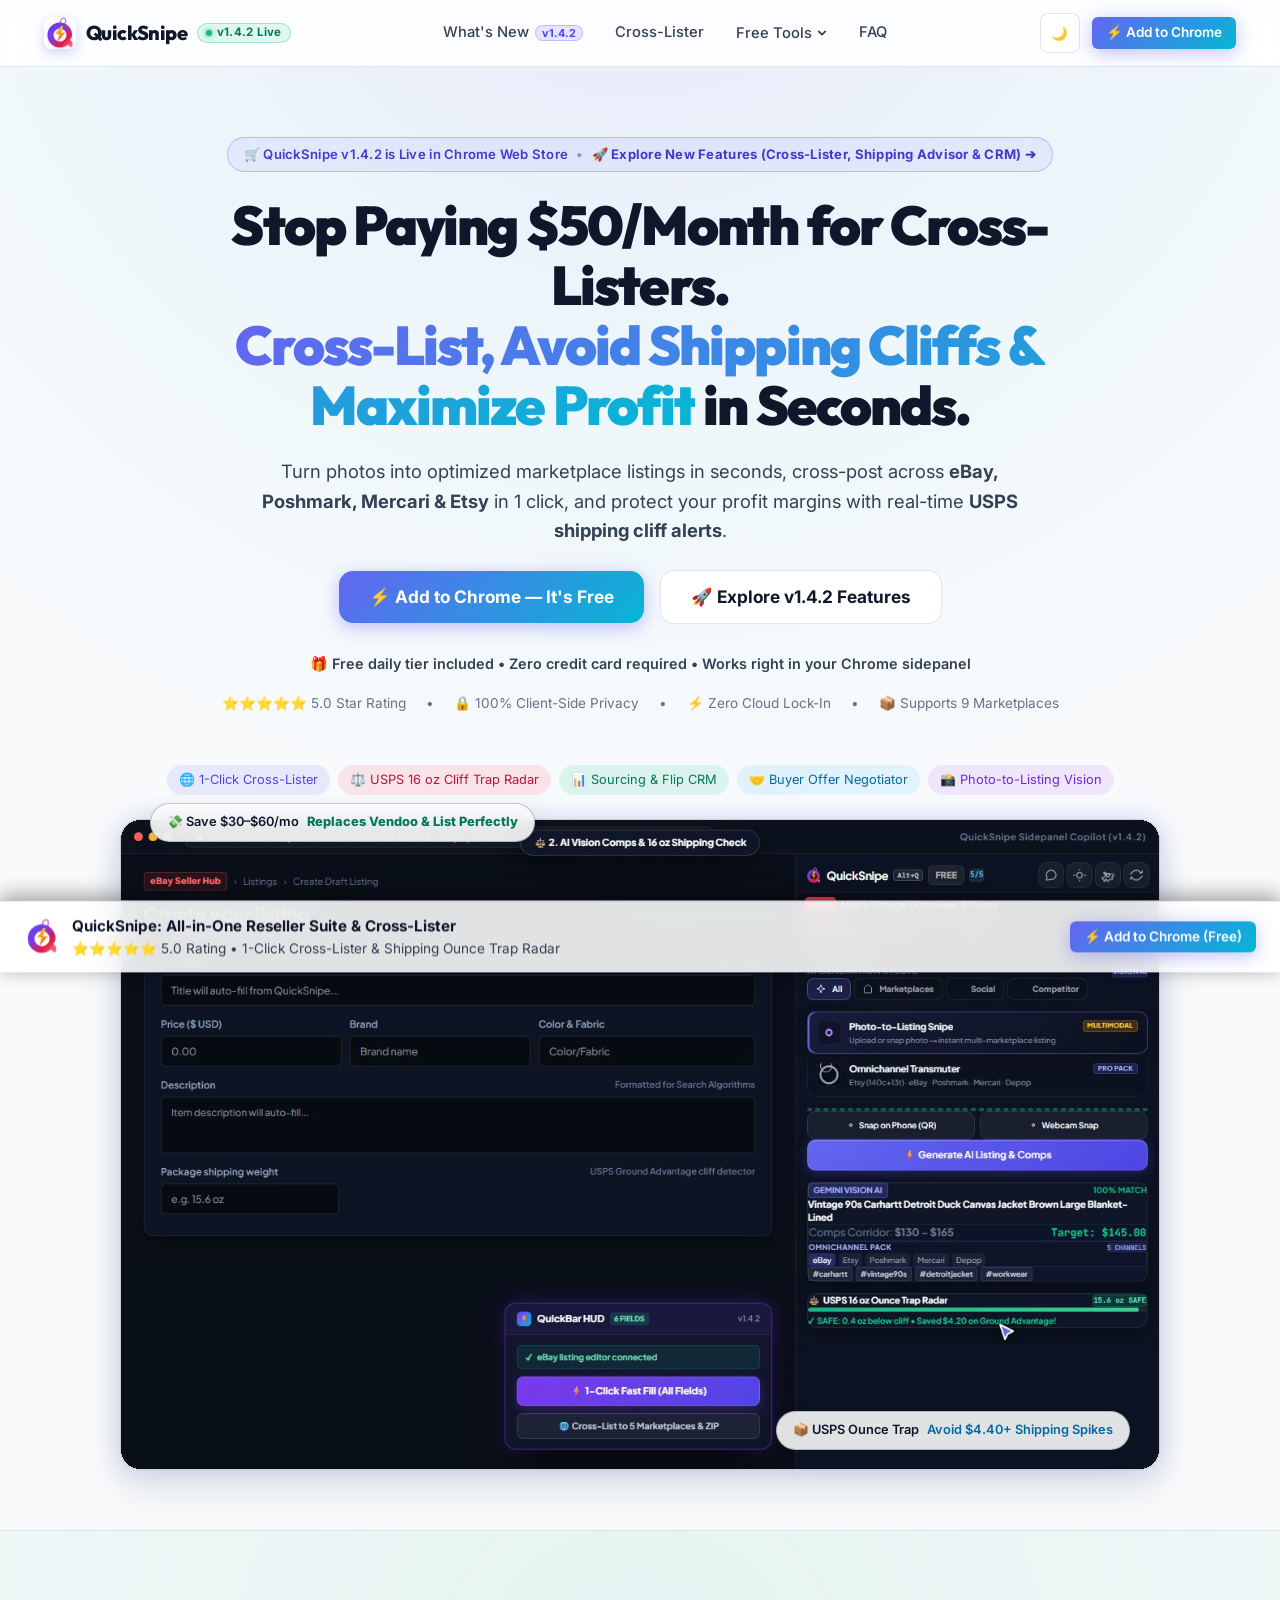
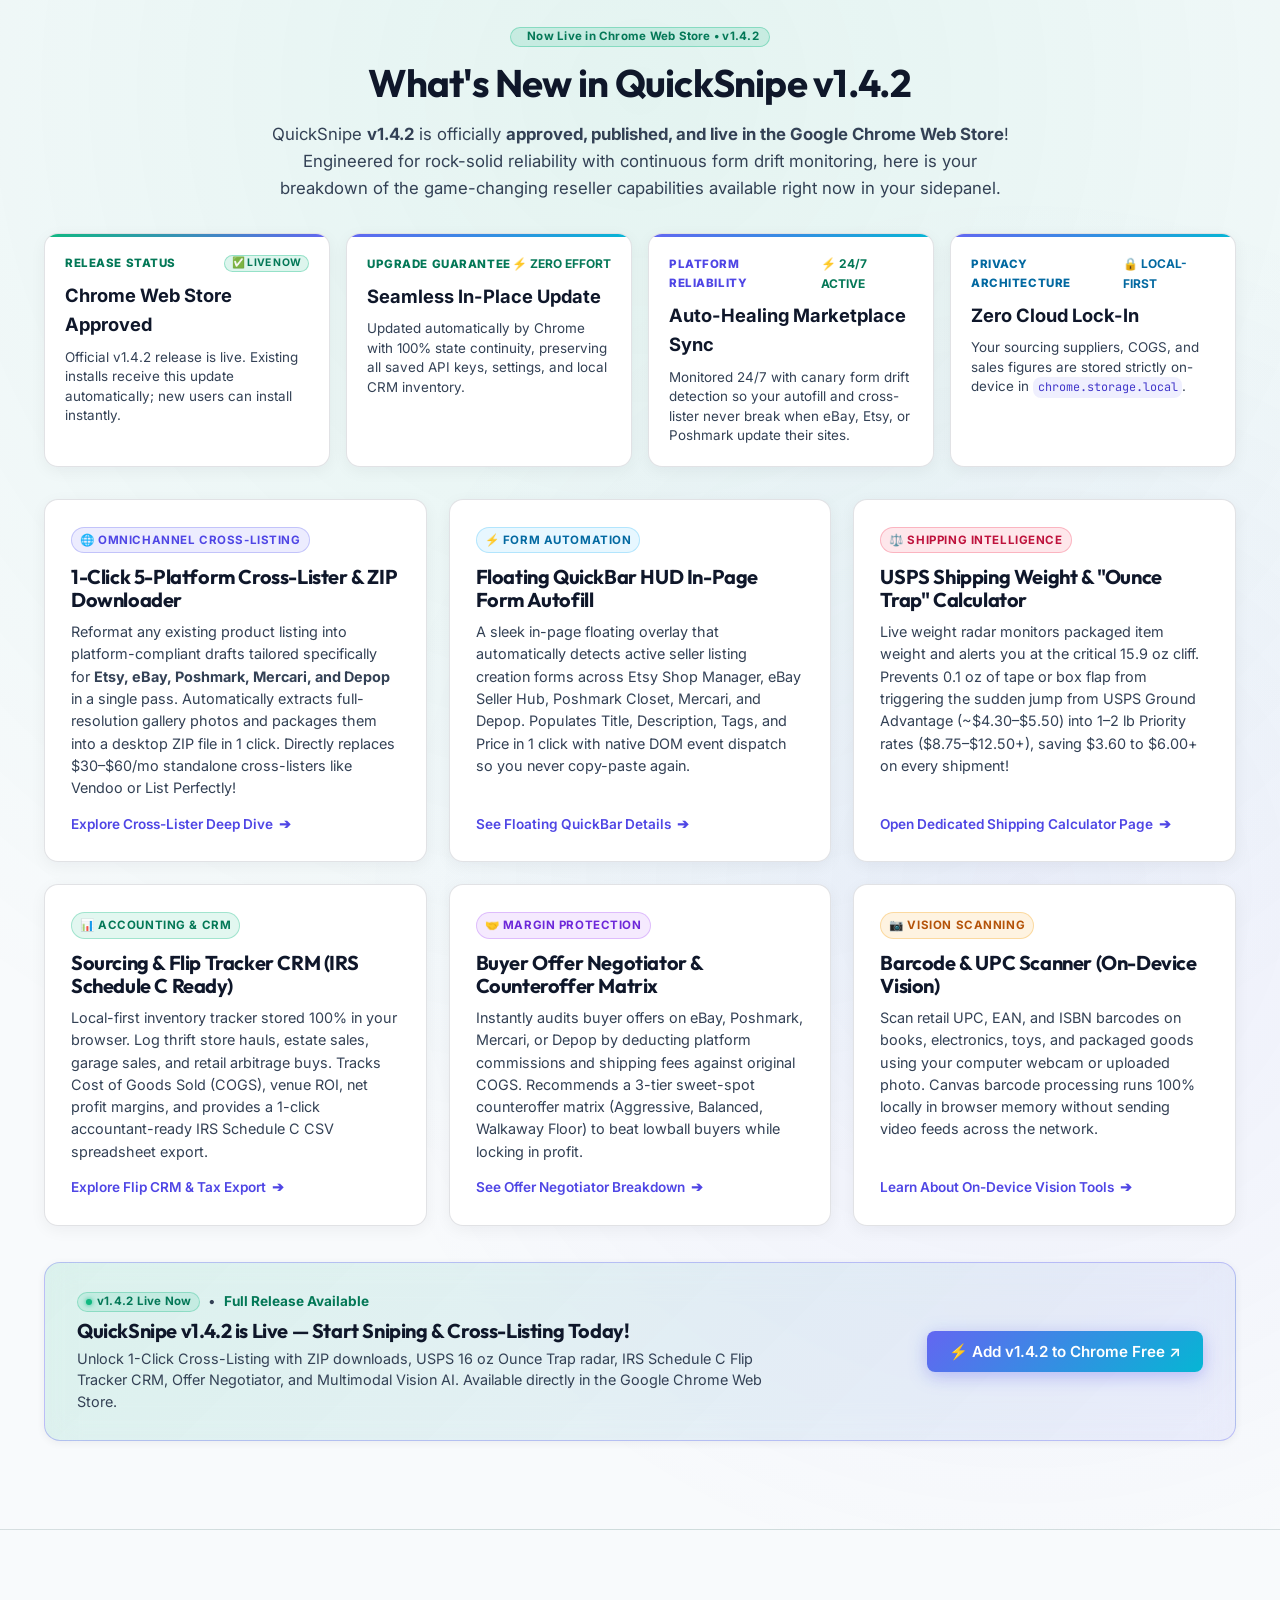
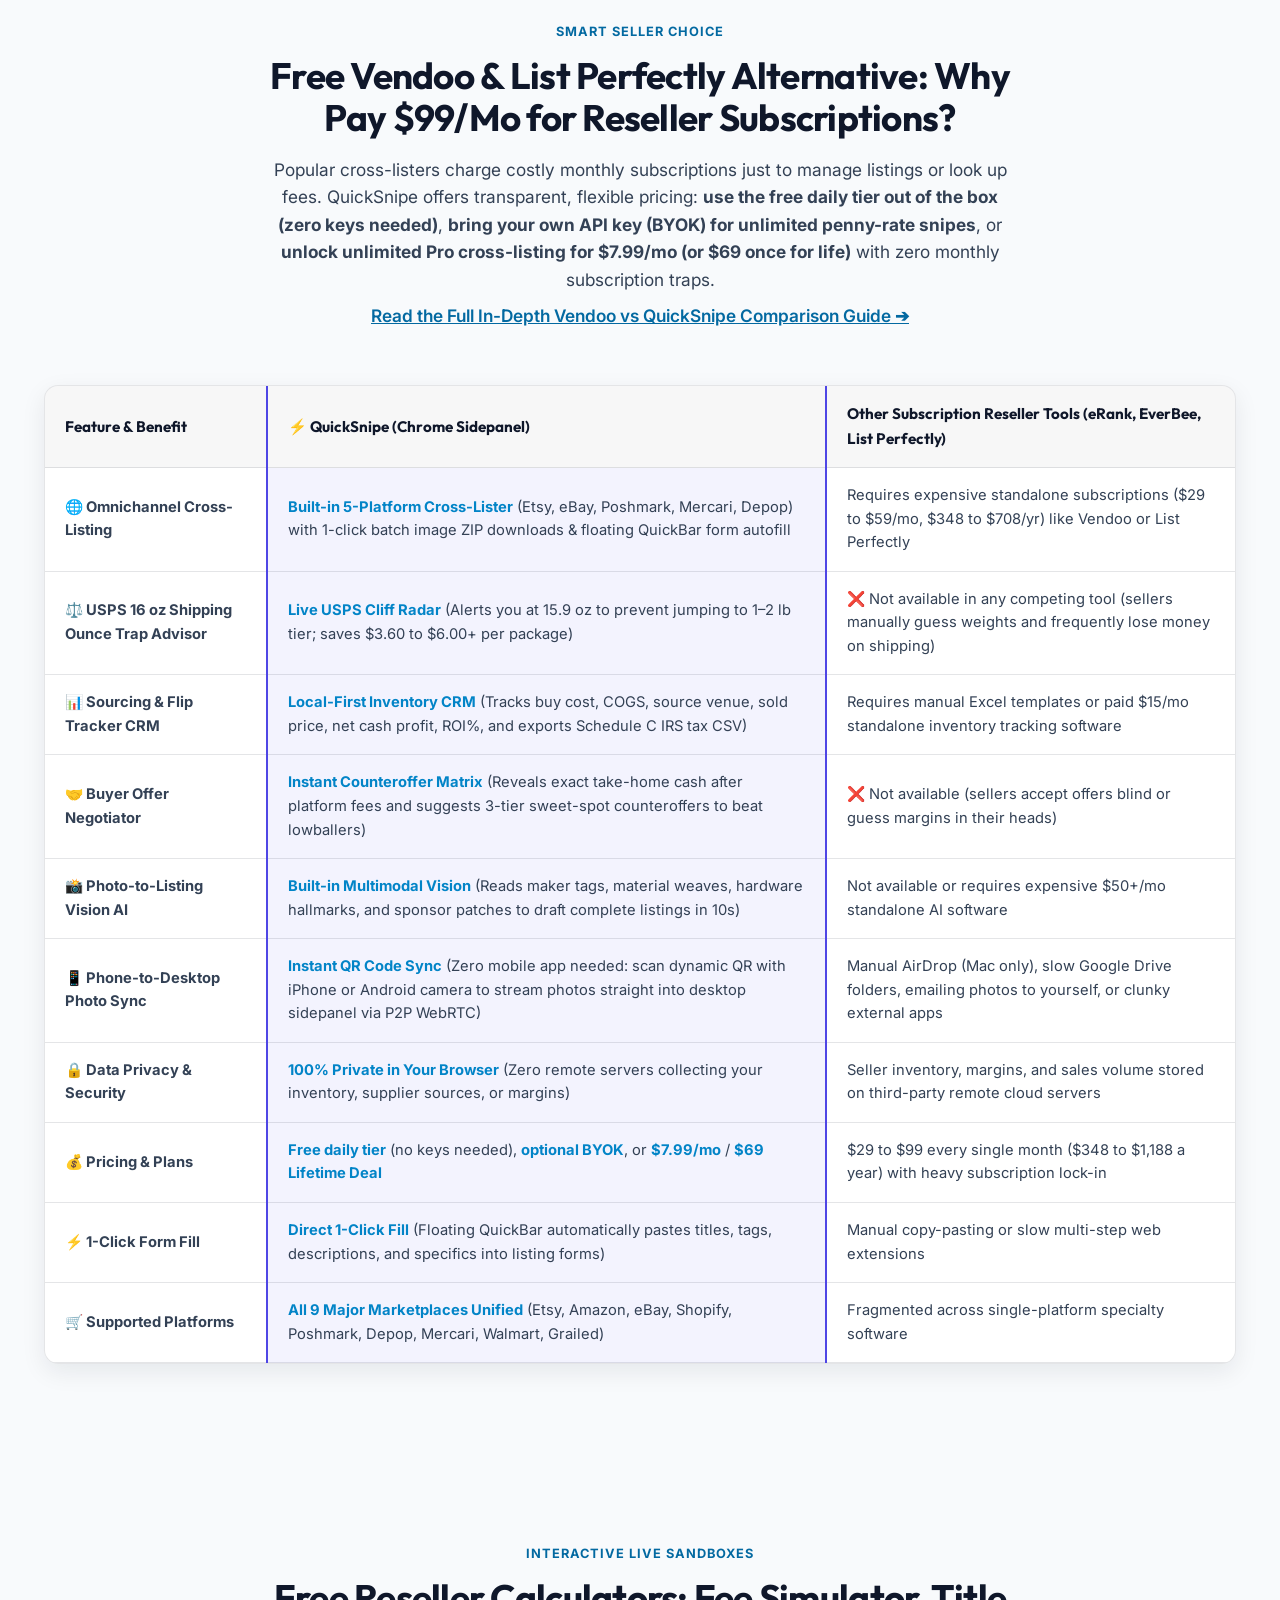
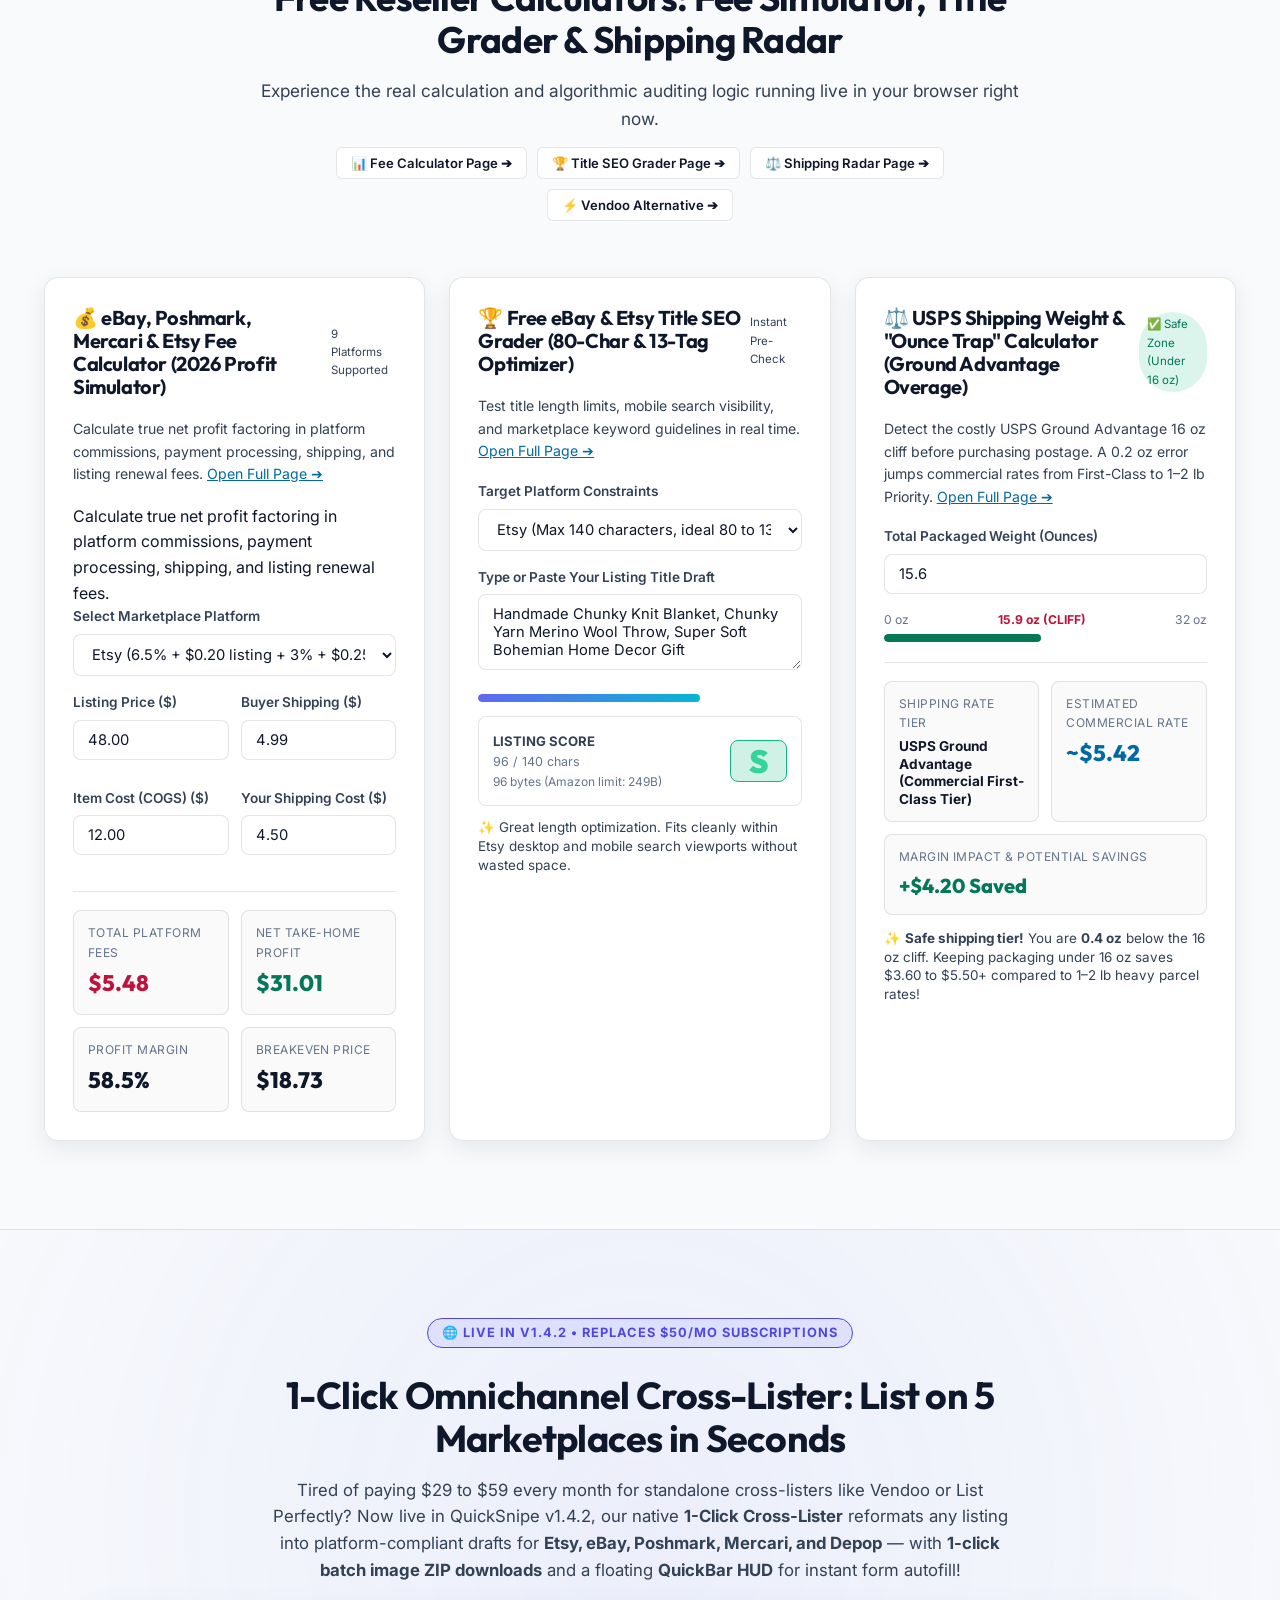
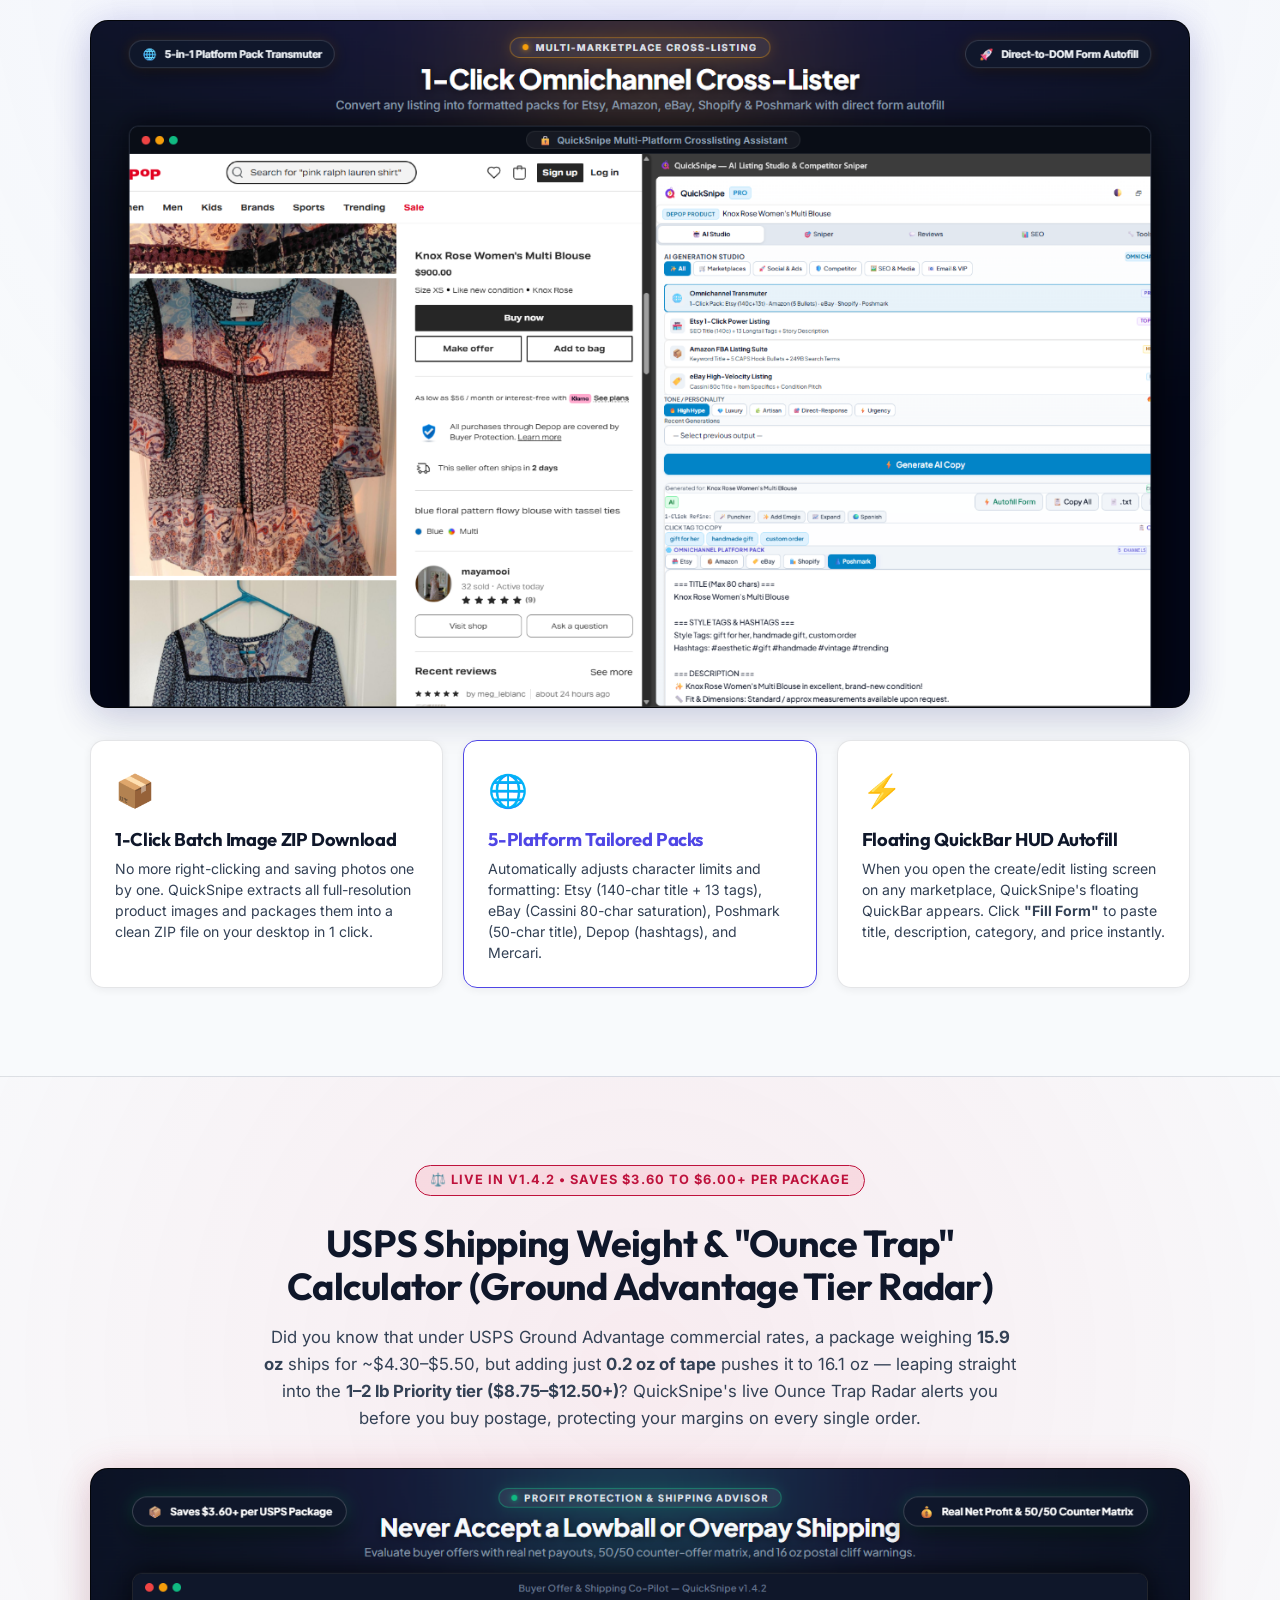
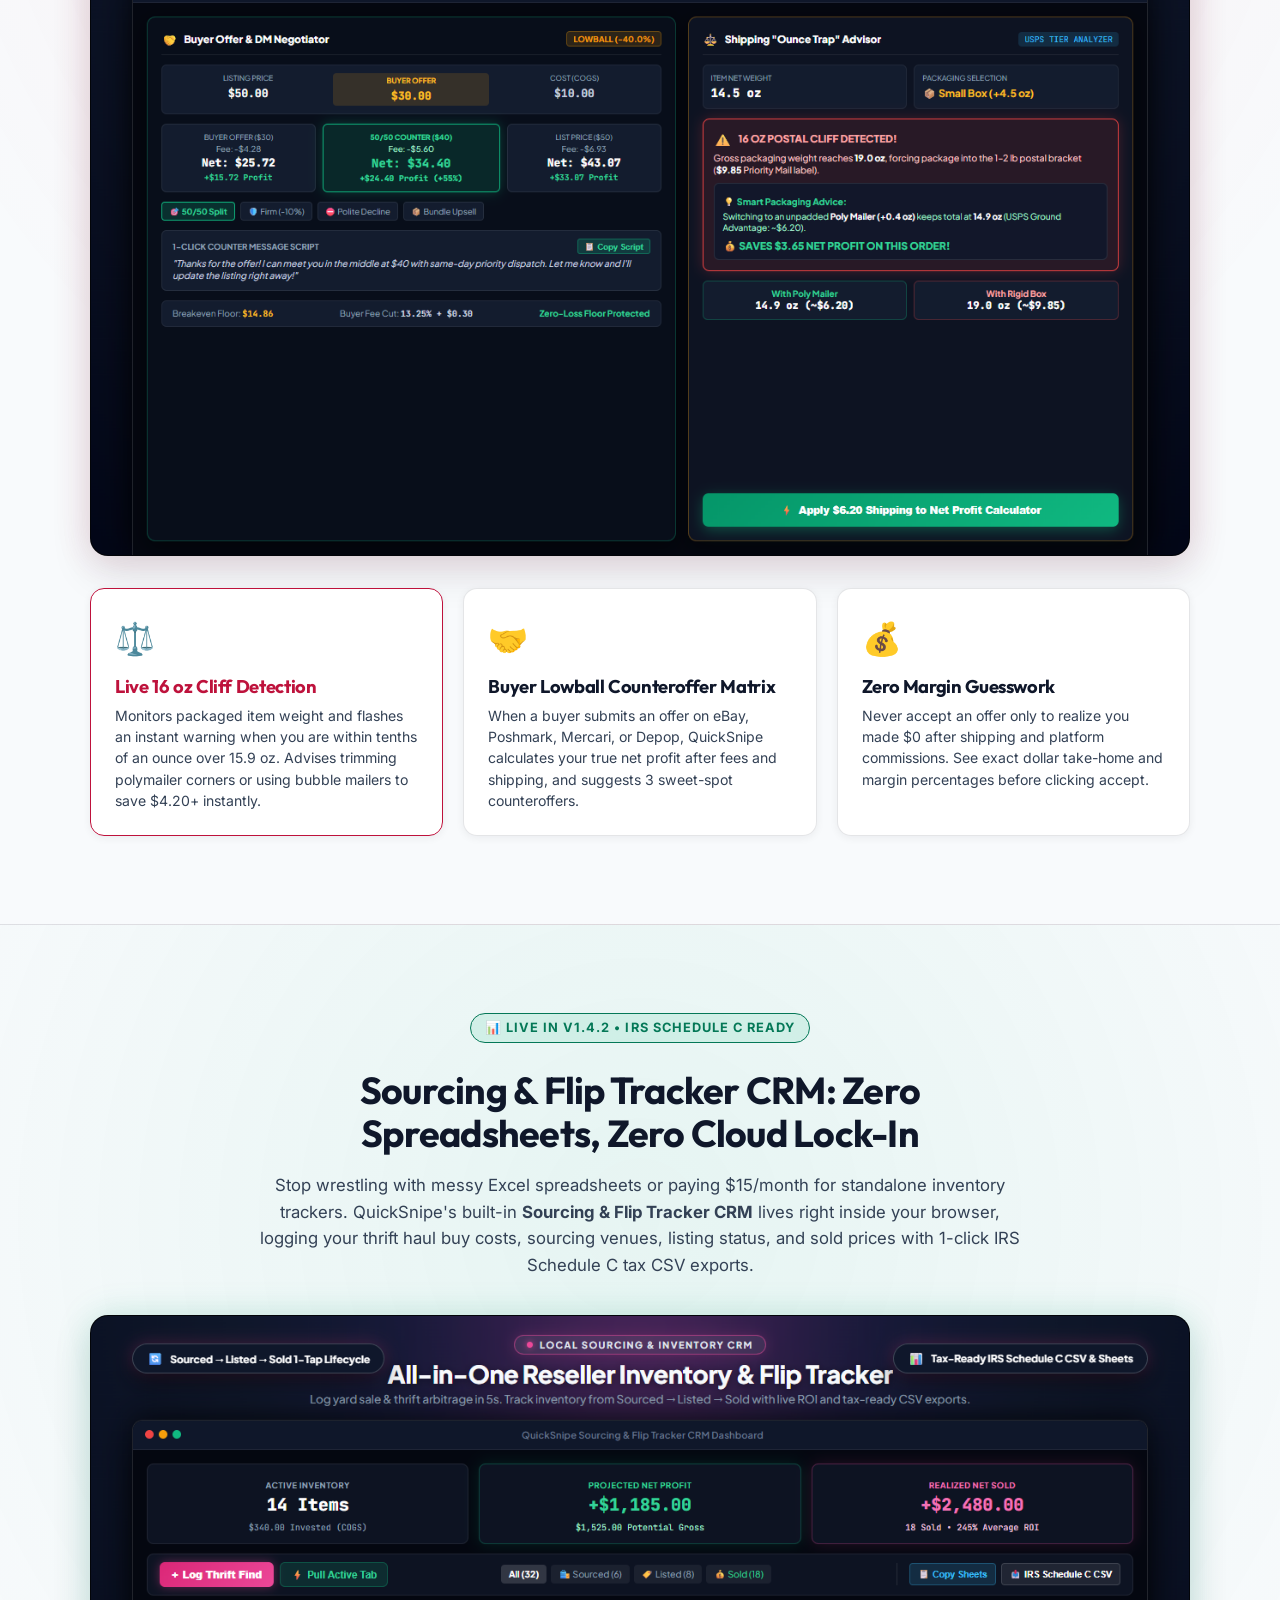
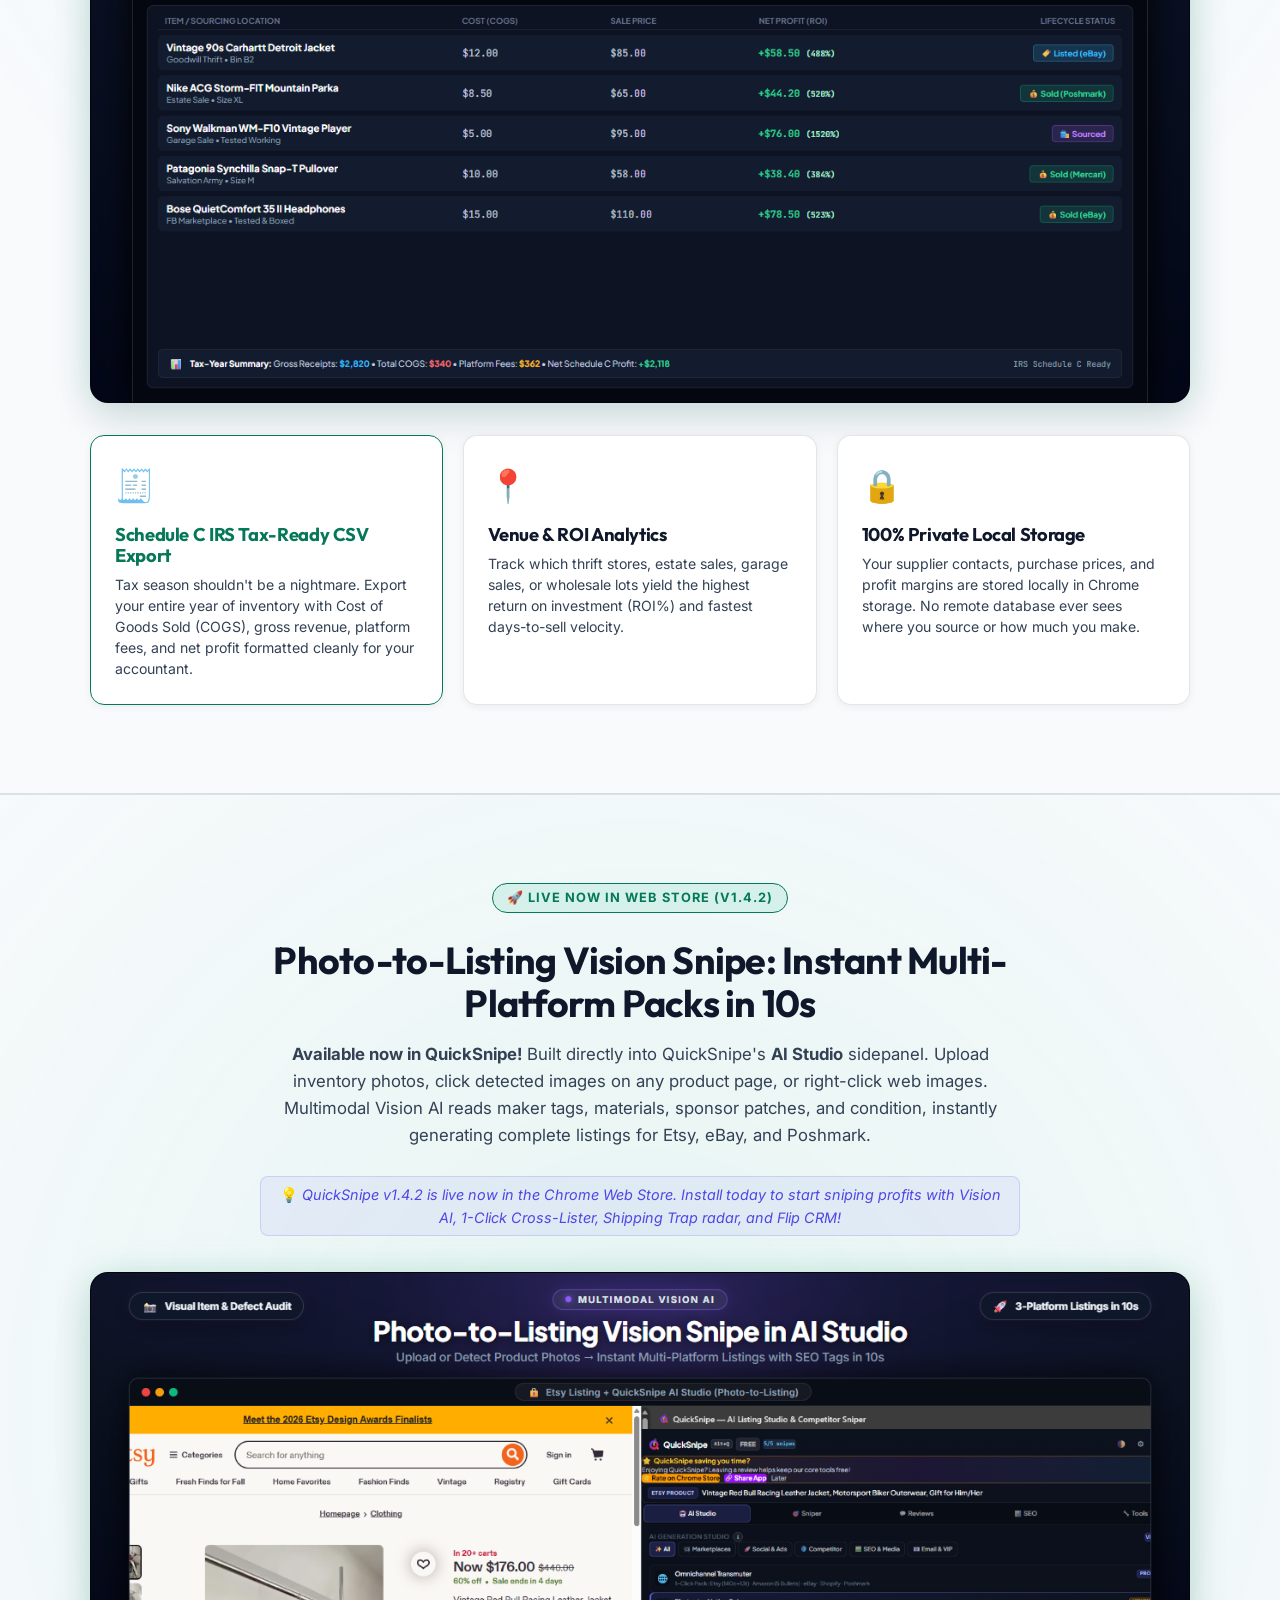
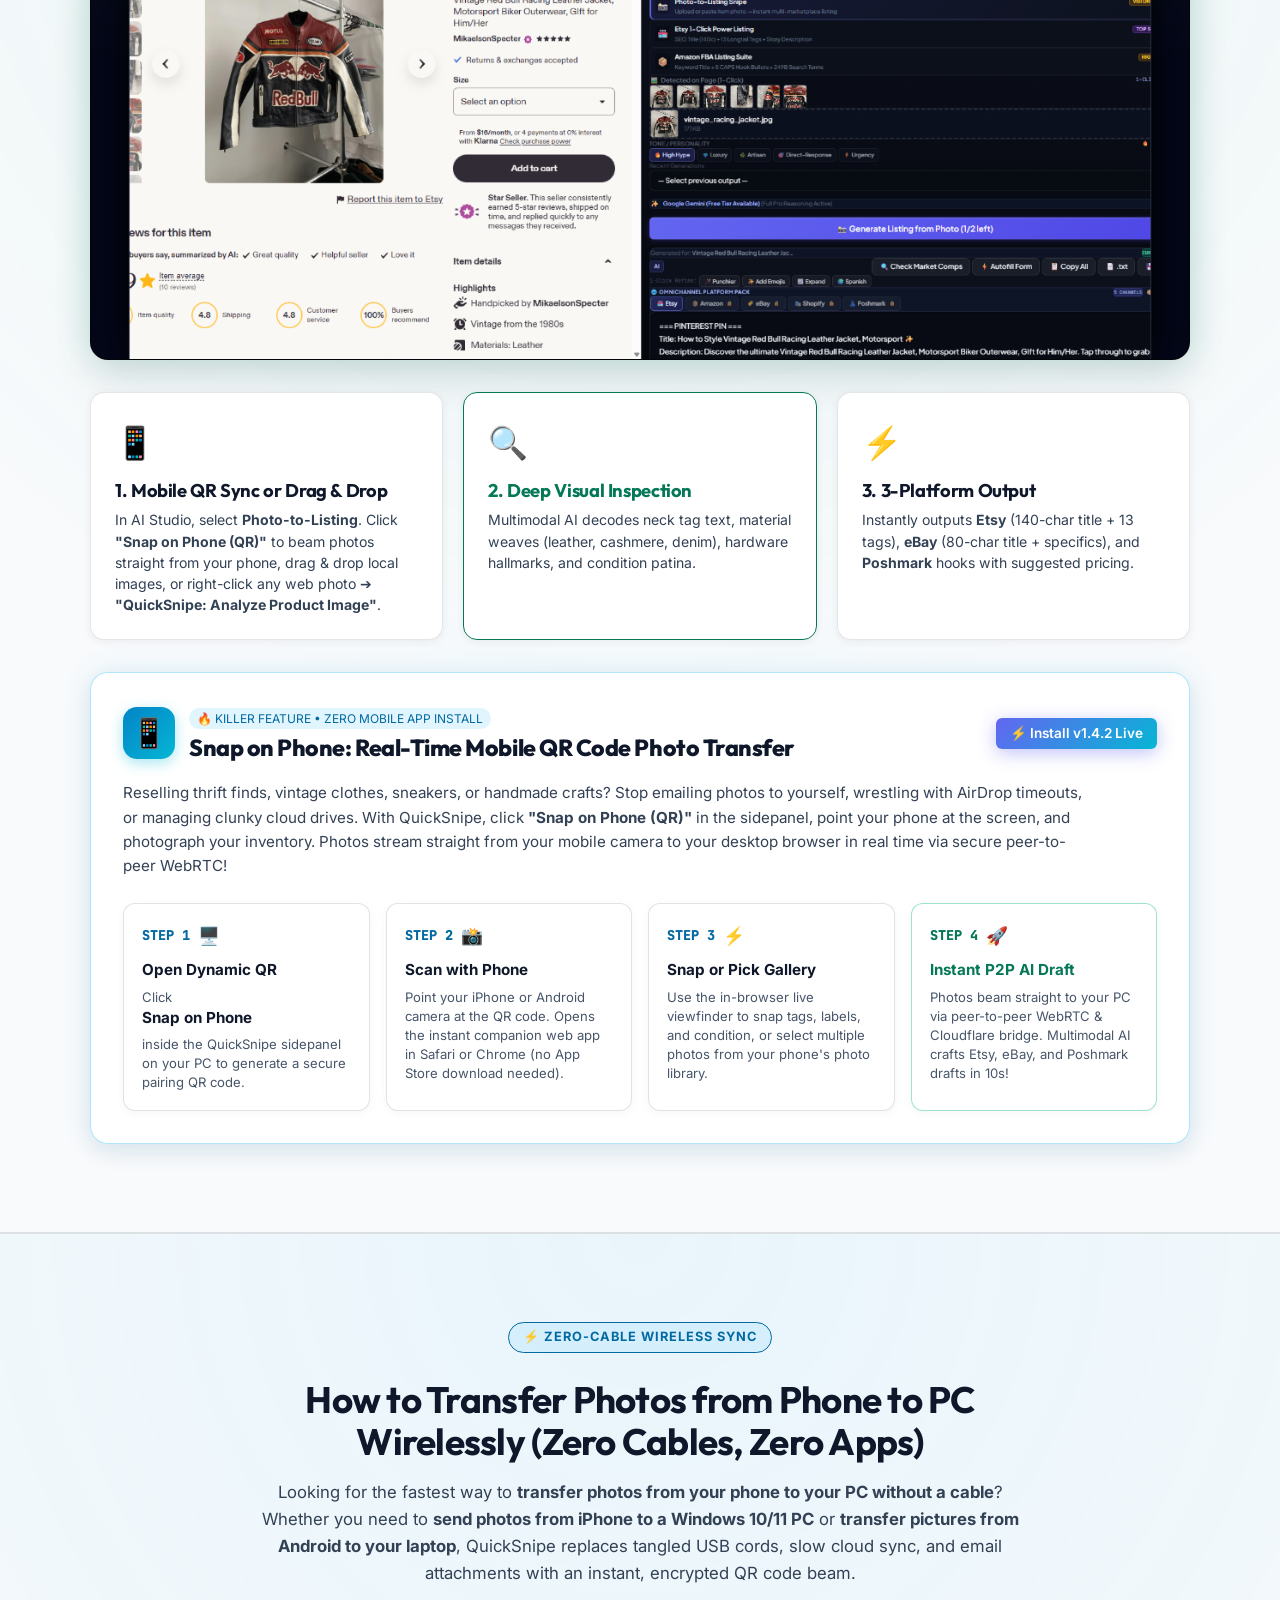
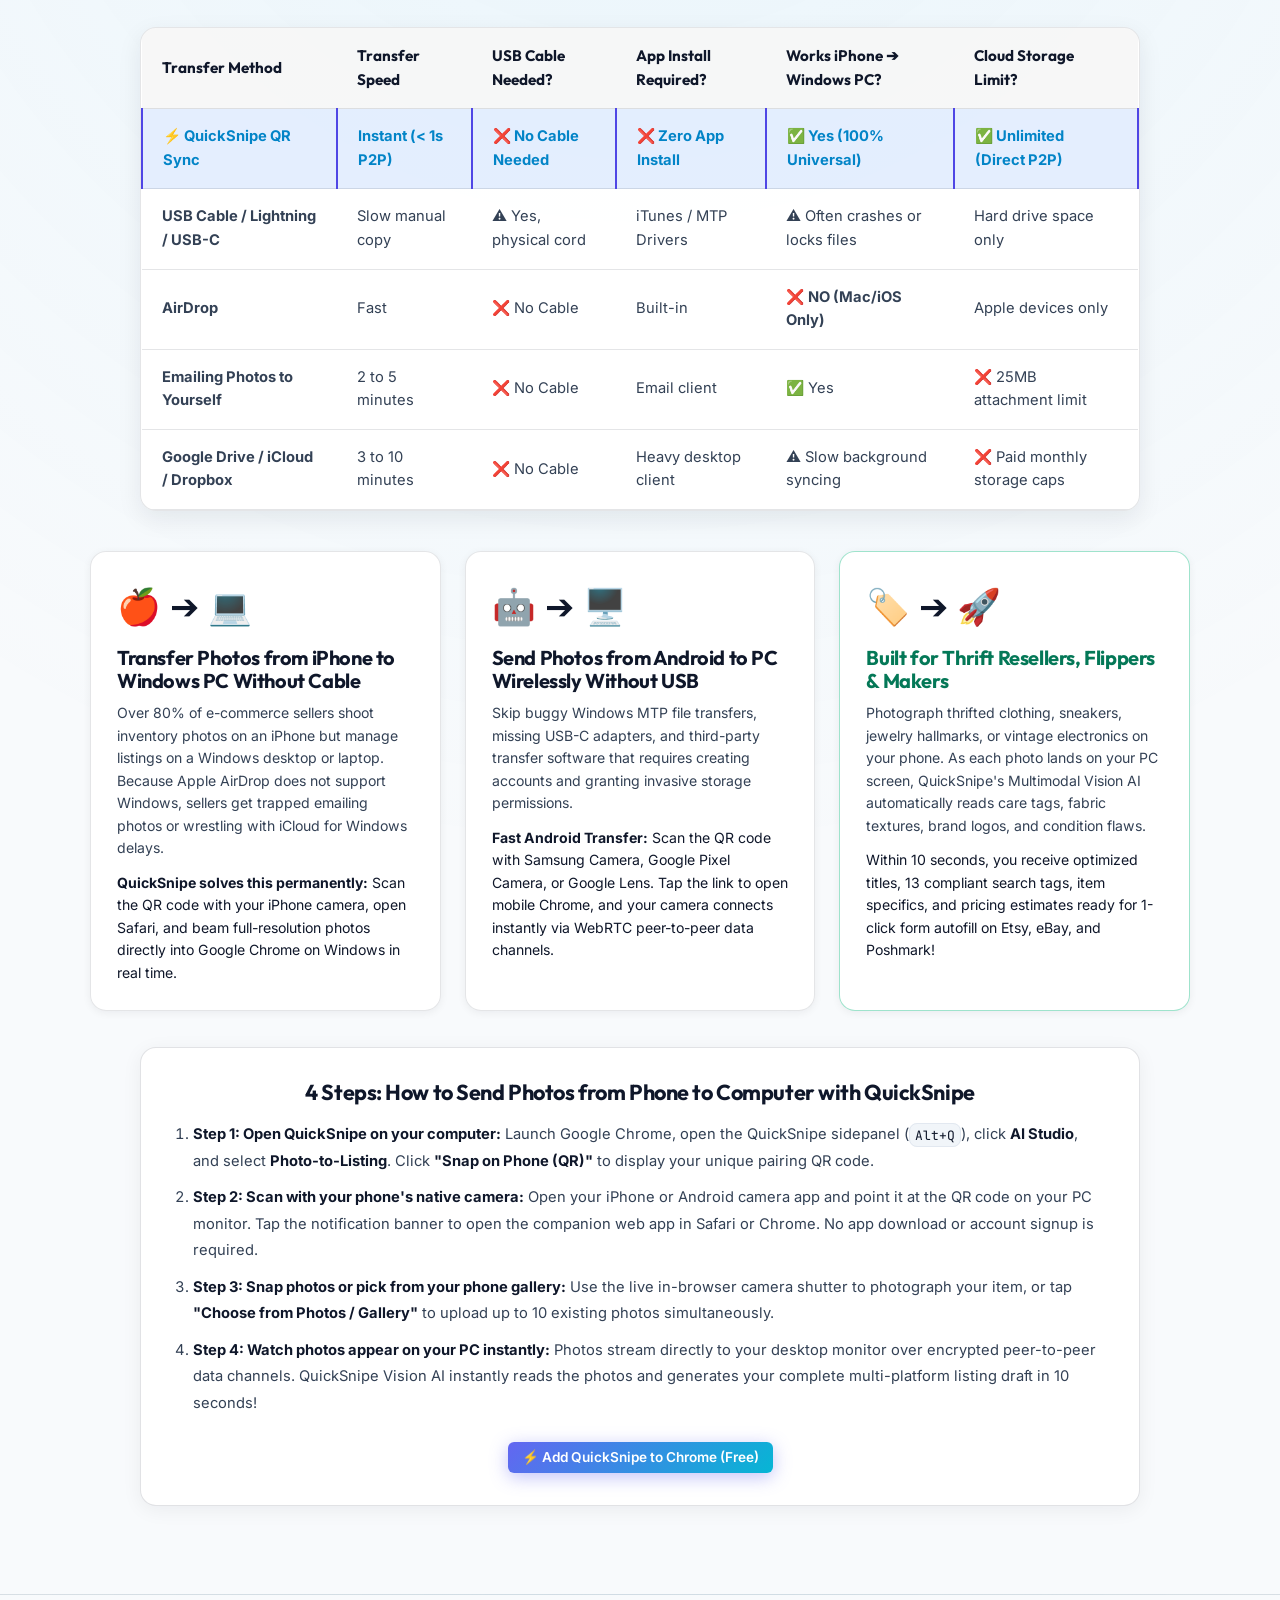
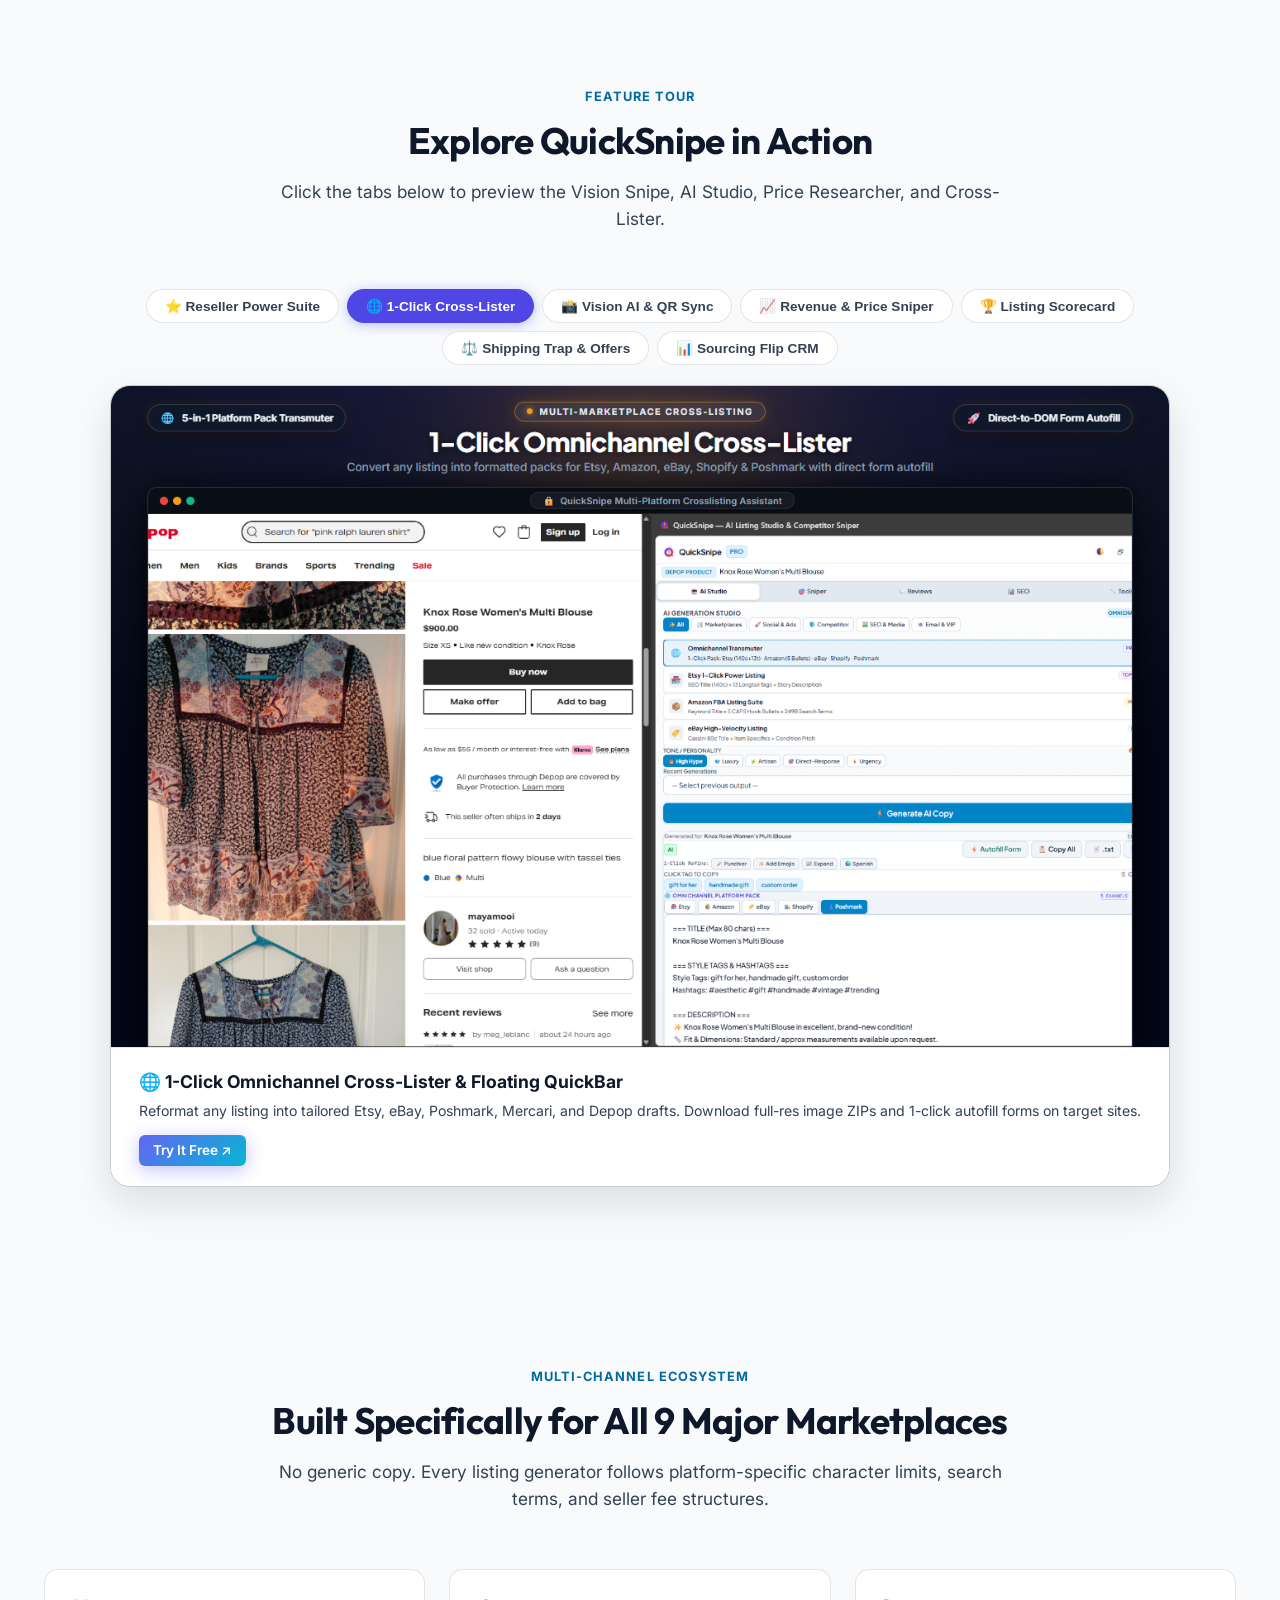
==== docs/index.html @ a93600a4 "Enhance accessibility and navigation across multiple pages - Added accessible skip link for improved" ====
<!DOCTYPE html>
<html lang="en" data-theme="dark">

<head>
  <meta charset="UTF-8">
  <meta name="viewport" content="width=device-width, initial-scale=1.0">

  <!-- Primary Meta Tags -->
  <title>Free AI Crosslister &amp; Reseller Tool for eBay, Poshmark &amp; Etsy | QuickSnipe</title>
  <meta name="title"
    content="Free AI Crosslister &amp; Reseller Tool for eBay, Poshmark &amp; Etsy | QuickSnipe">
  <meta name="description"
    content="Ditch $30/mo reseller SaaS fees. Generate SEO listings from photos &amp; cross-post to eBay, Poshmark, Mercari &amp; Etsy in 1 click. Free daily snipes + BYOK.">
  <meta name="keywords"
    content="free ai crosslister, free cross lister chrome extension, vendoo alternative free, list perfectly alternative, crosslisting software free, cross list etsy to ebay, cross list depop to poshmark, usps 16 oz shipping trap, usps ground advantage ounce cliff calculator, reseller shipping calculator, reseller flip tracker, reseller inventory spreadsheet free, reseller cogs profit tracker, poshmark offer calculator, ebay offer negotiator, counteroffer calculator reseller, transfer photos from phone to pc, photo to listing ai, etsy seo tags generator, ebay cassini optimizer, quicksnipe chrome extension, byok ai">
  <meta name="robots" content="index, follow">
  <meta name="author" content="RadTome / QuickSnipe">
  <link rel="canonical" href="https://radtome.github.io/QuickSnipe-support/">

  <meta name="google-site-verification" content="n2FF4k6jhHxLkdlcosGG4LYHcuusmhHtE0jdGFm-Tjc" />

  <!-- Favicon & Touch Icons -->
  <link rel="icon" type="image/png" sizes="16x16" href="assets/icon-16.png">
  <link rel="icon" type="image/png" sizes="48x48" href="assets/icon-48.png">
  <link rel="icon" type="image/png" sizes="128x128" href="assets/icon-128.png">
  <link rel="apple-touch-icon" href="assets/icon-128.png">

  <!-- Open Graph / Facebook -->
  <meta property="og:type" content="website">
  <meta property="og:url" content="https://radtome.github.io/QuickSnipe-support/">
  <meta property="og:title" content="Free AI Crosslister &amp; Reseller Tool for eBay, Poshmark &amp; Etsy | QuickSnipe">
  <meta property="og:description"
    content="Ditch $30/mo reseller SaaS fees. Generate SEO listings from photos &amp; cross-post to eBay, Poshmark, Mercari &amp; Etsy in 1 click. Free daily snipes + BYOK.">
  <meta property="og:image" content="https://radtome.github.io/QuickSnipe-support/assets/github-social-preview.png">

  <!-- Twitter -->
  <meta property="twitter:card" content="summary_large_image">
  <meta property="twitter:url" content="https://radtome.github.io/QuickSnipe-support/">
  <meta property="twitter:title" content="Free AI Crosslister &amp; Reseller Tool for eBay, Poshmark &amp; Etsy | QuickSnipe">
  <meta property="twitter:description"
    content="Ditch $30/mo reseller SaaS fees. Generate SEO listings from photos &amp; cross-post to eBay, Poshmark, Mercari &amp; Etsy in 1 click. Free daily snipes + BYOK.">
  <meta property="twitter:image"
    content="https://radtome.github.io/QuickSnipe-support/assets/github-social-preview.png">

  <!-- Stylesheet -->
  <link rel="stylesheet" href="styles.css">

  <!-- AI Bot & LLM Context Discovery Links -->
  <link rel="alternate" type="text/markdown" href="https://radtome.github.io/QuickSnipe-support/llms.txt" title="QuickSnipe LLM Knowledge Base">
  <link rel="alternate" type="text/markdown" href="https://radtome.github.io/QuickSnipe-support/llms-full.txt" title="QuickSnipe Full LLM Documentation">
  <link rel="manifest" href="ai-manifest.json">

  <!-- Schema.org JSON-LD Structured Data -->
  <script type="application/ld+json">
  {
    "@context": "https://schema.org",
    "@graph": [
      {
        "@type": "WebSite",
        "@id": "https://radtome.github.io/QuickSnipe-support/#website",
        "name": "QuickSnipe",
        "alternateName": ["QuickSnipe AI", "QuickSnipe Reseller Suite"],
        "url": "https://radtome.github.io/QuickSnipe-support/",
        "description": "Free AI cross-lister and reseller suite for eBay, Poshmark, Mercari & Etsy with zero monthly SaaS fees."
      },
      {
        "@type": "SoftwareApplication",
        "name": "QuickSnipe",
        "softwareVersion": "1.4.2",
        "applicationCategory": "BusinessApplication",
        "operatingSystem": "Google Chrome, Chromium, Brave, Edge, Opera",
        "browserRequirements": "Requires Google Chrome 116 or higher",
        "offers": {
          "@type": "Offer",
          "price": "0",
          "priceCurrency": "USD",
          "description": "Free daily tier with full free snipes daily, plus optional Pro upgrade at $7.99/mo, $49/yr, or $69 Lifetime Deal"
        },
        "aggregateRating": {
          "@type": "AggregateRating",
          "ratingValue": "5.0",
          "ratingCount": "62",
          "bestRating": "5",
          "worstRating": "1"
        },
        "description": "Free AI cross-lister and reseller copilot for eBay, Poshmark, Mercari, Etsy, Depop, Amazon & Shopify. Features 1-click cross-listing, USPS shipping ounce trap radar, flip CRM, and multimodal photo-to-listing AI with zero monthly subscriptions.",
        "url": "https://radtome.github.io/QuickSnipe-support/",
        "downloadUrl": "https://chromewebstore.google.com/detail/quicksnipe-ai-listing-res/aignalgmmlmnmofabamcdngdopabgkaa",
        "installUrl": "https://chromewebstore.google.com/detail/quicksnipe-ai-listing-res/aignalgmmlmnmofabamcdngdopabgkaa",
        "sameAs": [
          "https://chromewebstore.google.com/detail/quicksnipe-ai-listing-res/aignalgmmlmnmofabamcdngdopabgkaa",
          "https://github.com/RadTome/QuickSnipe-support",
          "https://radtome.github.io/QuickSnipe-support/llms.txt"
        ],
        "featureList": [
          "1-Click Omnichannel Cross-Lister for Etsy, eBay, Poshmark, Mercari & Depop",
          "1-Click Batch Image Downloader with ZIP packaging",
          "Floating QuickBar HUD for form autofill without leaving marketplace pages",
          "USPS 16 oz Ground Advantage Shipping Ounce Trap Radar",
          "Local-First Sourcing & Flip Tracker CRM with IRS Schedule C CSV export",
          "Buyer Offer Negotiator & Sweet-Spot Counteroffer Matrix",
          "Multimodal Photo-to-Listing Vision AI with pricing comps & SEO tag generation",
          "QuickSnipe Snap: Phone-to-PC photo sync via dynamic QR pairing over WebRTC",
          "Barcode & UPC Scanner for retail arbitrage books and media",
          "Listing Quality Scorecard (LQS) with Amazon 249-Byte Search Term Meter",
          "Real-time fee calculator for 9 e-commerce platforms",
          "100% Client-Side Privacy with Chrome Built-in AI (Gemini Nano) & BYOK"
        ],
        "isSimilarTo": [
          {
            "@type": "SoftwareApplication",
            "name": "Vendoo",
            "description": "Crosslisting software alternative"
          },
          {
            "@type": "SoftwareApplication",
            "name": "List Perfectly",
            "description": "Cross-posting tool alternative"
          },
          {
            "@type": "SoftwareApplication",
            "name": "Crosslist",
            "description": "Multi-channel listing tool alternative"
          }
        ]
      },
      {
        "@type": "FAQPage",
        "mainEntity": [
          {
            "@type": "Question",
            "name": "What is the best free alternative to Vendoo or List Perfectly?",
            "acceptedAnswer": {
              "@type": "Answer",
              "text": "QuickSnipe is the leading free and low-cost alternative to Vendoo and List Perfectly. It operates directly as a native Google Chrome extension without expensive $30 to $60/month subscriptions. QuickSnipe offers a generous free daily tier, 1-click cross-listing between Etsy, eBay, Poshmark, Mercari, and Depop, 1-click photo ZIP batch downloading, and an optional $69 Lifetime Deal."
            }
          },
          {
            "@type": "Question",
            "name": "How does QuickSnipe replace expensive $30 to $60/month cross-listers like Vendoo or List Perfectly?",
            "acceptedAnswer": {
              "@type": "Answer",
              "text": "QuickSnipe includes a built-in 1-Click Omnichannel Cross-Lister right in your browser. From any product page, click Cross-List to generate tailored title, description, and keyword packs for Etsy, eBay, Poshmark, Mercari, and Depop. You can download all listing images into a ZIP file in 1 click and use the floating QuickBar HUD overlay to auto-fill marketplace listing forms with zero monthly subscription fees."
            }
          },
          {
            "@type": "Question",
            "name": "What is the USPS 16-Ounce Shipping Trap and how does QuickSnipe save $3.60+ per package?",
            "acceptedAnswer": {
              "@type": "Answer",
              "text": "Under USPS Ground Advantage commercial rates, packages weighing 4 to 15.9 ounces ship at the discounted First-Class tier (~$4.15 to $5.50). If your packaging or tape pushes the total weight to 16.1 ounces, the package crosses into the 1 to 2 lb tier (~$8.75 to $12.50+), destroying your profit margin on that sale. QuickSnipe's Shipping Ounce Trap Advisor alerts you when you are just tenths of an ounce over the cliff and suggests lightweight packaging alternatives."
            }
          },
          {
            "@type": "Question",
            "name": "How does the Sourcing & Flip Tracker CRM help with reseller taxes (Schedule C)?",
            "acceptedAnswer": {
              "@type": "Answer",
              "text": "QuickSnipe includes a private, local-first inventory CRM. Directly inside the extension, you can log buy date, sourcing location (thrift store, estate sale, garage sale), purchase cost (COGS), target sale price, and sold date. It automatically computes net take-home profit, ROI percentage, and platform fees, and exports directly to CSV formatted for IRS Schedule C tax filing."
            }
          },
          {
            "@type": "Question",
            "name": "How does the Buyer Offer Negotiator help resellers respond to lowball offers?",
            "acceptedAnswer": {
              "@type": "Answer",
              "text": "When buyers submit offers on eBay, Poshmark, Mercari, or Depop, the Buyer Offer Negotiator instantly calculates your exact dollar take-home after platform commissions and shipping deductions. It then suggests a 3-tier sweet-spot counteroffer matrix (Aggressive, Balanced, and Walkaway Floor) that protects your profit margin while maximizing conversion."
            }
          },
          {
            "@type": "Question",
            "name": "Is QuickSnipe safe to use on Etsy, Amazon, eBay, and Poshmark?",
            "acceptedAnswer": {
              "@type": "Answer",
              "text": "Yes, 100% safe. QuickSnipe operates strictly as a private assistant in your local Google Chrome browser. It uses zero automated bot loops or unauthorized scrapers, and fills fields just like typing or pasting text yourself."
            }
          },
          {
            "@type": "Question",
            "name": "How to transfer photos from phone to PC wirelessly without cables or apps?",
            "acceptedAnswer": {
              "@type": "Answer",
              "text": "Click Snap on Phone (QR) inside the QuickSnipe sidepanel on your computer, scan the generated dynamic QR code with your iPhone or Android camera to open the instant web companion in Safari or Chrome, and snap your photo. Images stream directly to your desktop browser via encrypted peer-to-peer WebRTC in real time."
            }
          }
        ]
      },
      {
        "@type": "HowTo",
        "name": "How to Transfer Photos from Phone to PC Wirelessly with a QR Code",
        "description": "Step-by-step instructions to transfer photos from iPhone or Android directly to your desktop PC or Mac browser without USB cables or mobile apps.",
        "step": [
          {
            "@type": "HowToStep",
            "name": "Open Snap on Phone in QuickSnipe",
            "text": "Open QuickSnipe sidepanel in Google Chrome on your PC and click Snap on Phone (QR) in AI Studio."
          },
          {
            "@type": "HowToStep",
            "name": "Scan QR Code with Phone Camera",
            "text": "Scan the pairing QR code with your iPhone or Android camera to launch the companion web app in Safari or Chrome."
          },
          {
            "@type": "HowToStep",
            "name": "Snap Photo or Select from Gallery",
            "text": "Use the in-browser live viewfinder to photograph your item or select multiple photos from your camera roll."
          },
          {
            "@type": "HowToStep",
            "name": "Instant P2P Transfer & Vision AI Listing",
            "text": "Photos beam directly to your PC monitor over WebRTC data channels, and Vision AI instantly drafts complete marketplace listings."
          }
        ]
      },
      {
        "@type": "HowTo",
        "name": "How to 1-Click Cross-List Between Marketplaces Free",
        "description": "Step-by-step guide to cross-listing products from Etsy to eBay, Poshmark, Mercari, or Depop using QuickSnipe for Chrome.",
        "step": [
          {
            "@type": "HowToStep",
            "name": "Open Source Product Page",
            "text": "Navigate to your active listing on Etsy, eBay, Poshmark, Mercari, or Depop in Google Chrome."
          },
          {
            "@type": "HowToStep",
            "name": "Click Cross-List in QuickSnipe",
            "text": "Open the QuickSnipe sidepanel and click Cross-List to extract titles, descriptions, item specifics, and high-res photos."
          },
          {
            "@type": "HowToStep",
            "name": "Download Photo ZIP Bundle",
            "text": "Click Download ZIP to extract all original product images in 1 click to your local computer."
          },
          {
            "@type": "HowToStep",
            "name": "Autofill Target Marketplace via QuickBar HUD",
            "text": "Open the destination marketplace listing creation page. Click 1-Click Fast Fill on the floating QuickBar HUD, upload your photos, and publish."
          }
        ]
      },
      {
        "@type": "BreadcrumbList",
        "itemListElement": [
          {
            "@type": "ListItem",
            "position": 1,
            "name": "Home",
            "item": "https://radtome.github.io/QuickSnipe-support/"
          },
          {
            "@type": "ListItem",
            "position": 2,
            "name": "Chrome Web Store",
            "item": "https://chromewebstore.google.com/detail/quicksnipe-ai-listing-res/aignalgmmlmnmofabamcdngdopabgkaa"
          }
        ]
      }
    ]
  }
  </script>
</head>

<body>

  <!-- Accessible Skip Link -->
  <a href="#main-content" class="skip-link">Skip to main content</a>

  <!-- Sticky Glass Navigation -->
  <header class="site-header">
    <div class="container header-inner">
      <div class="header-brand-group">
        <a href="#" class="brand-link" aria-label="QuickSnipe Home">
          <img src="assets/icon.png" alt="QuickSnipe Icon" class="brand-icon" width="32" height="32">
          <span class="brand-title">QuickSnipe</span>
        </a>
        <span class="badge-version"><span class="status-dot" aria-hidden="true"></span>v1.4.2 Live</span>
      </div>

      <nav aria-label="Main Navigation">
        <ul class="nav-links">
          <li><a href="#v142-features" class="nav-link">What's New <span class="nav-link-badge">v1.4.2</span></a></li>
          <li><a href="#cross-lister" class="nav-link">Cross-Lister</a></li>
          <li class="nav-item-dropdown">
            <button type="button" class="nav-dropdown-btn" aria-expanded="false" aria-haspopup="true" aria-controls="tools-dropdown-menu">
              <span>Free Tools</span>
              <svg class="dropdown-arrow" width="10" height="10" viewBox="0 0 12 12" fill="none" stroke="currentColor" stroke-width="2" stroke-linecap="round" stroke-linejoin="round" aria-hidden="true">
                <polyline points="2 4 6 8 10 4"></polyline>
              </svg>
            </button>
            <ul id="tools-dropdown-menu" class="dropdown-menu" role="menu">
              <li role="none">
                <a role="menuitem" href="marketplace-fee-calculator.html" class="dropdown-item">
                  <span class="dropdown-icon" aria-hidden="true">🧮</span>
                  <div class="dropdown-content">
                    <span class="dropdown-title">Fee Calculator</span>
                    <span class="dropdown-desc">Net profit &amp; breakeven for 9 platforms</span>
                  </div>
                </a>
              </li>
              <li role="none">
                <a role="menuitem" href="listing-title-grader.html" class="dropdown-item">
                  <span class="dropdown-icon" aria-hidden="true">⚡</span>
                  <div class="dropdown-content">
                    <span class="dropdown-title">Title Grader</span>
                    <span class="dropdown-desc">Amazon 249-byte &amp; SEO character meter</span>
                  </div>
                </a>
              </li>
              <li role="none">
                <a role="menuitem" href="shipping-weight-calculator.html" class="dropdown-item">
                  <span class="dropdown-icon" aria-hidden="true">⚖️</span>
                  <div class="dropdown-content">
                    <span class="dropdown-title">Shipping Radar</span>
                    <span class="dropdown-desc">USPS 16 oz Ground Advantage cliff alerts</span>
                  </div>
                </a>
              </li>
              <li role="none">
                <a role="menuitem" href="vendoo-alternative-byok.html" class="dropdown-item">
                  <span class="dropdown-icon" aria-hidden="true">🔄</span>
                  <div class="dropdown-content">
                    <span class="dropdown-title">Vendoo Alternative</span>
                    <span class="dropdown-desc">Why switch from $30/mo to client-side BYOK</span>
                  </div>
                </a>
              </li>
            </ul>
          </li>
          <li><a href="#faq" class="nav-link">FAQ</a></li>
        </ul>
      </nav>

      <div class="header-actions">
        <button id="theme-toggle-btn" class="btn-theme-toggle" aria-label="Toggle display theme">🌙</button>
        <a href="https://chromewebstore.google.com/detail/quicksnipe-ai-listing-res/aignalgmmlmnmofabamcdngdopabgkaa"
          target="_blank" rel="noopener noreferrer" class="btn btn-primary btn-sm">
          <span>⚡ Add to Chrome</span>
        </a>
        <button id="mobile-menu-btn" class="mobile-toggle" aria-label="Open navigation menu" aria-expanded="false" aria-controls="mobile-nav-drawer">
          <svg width="20" height="20" viewBox="0 0 24 24" fill="none" stroke="currentColor" stroke-width="2.2" stroke-linecap="round" stroke-linejoin="round" aria-hidden="true">
            <line x1="3" y1="6" x2="21" y2="6"></line>
            <line x1="3" y1="12" x2="21" y2="12"></line>
            <line x1="3" y1="18" x2="21" y2="18"></line>
          </svg>
        </button>
      </div>
    </div>
  </header>

  <!-- Accessible Mobile Navigation Drawer -->
  <div id="mobile-nav-drawer" class="mobile-nav-drawer" role="dialog" aria-modal="true" aria-label="Mobile Navigation" hidden>
    <div class="mobile-nav-backdrop" id="mobile-nav-backdrop"></div>
    <div class="mobile-nav-panel">
      <div class="mobile-nav-header">
        <div class="brand-link">
          <img src="assets/icon.png" alt="QuickSnipe Icon" class="brand-icon" width="28" height="28">
          <span class="brand-title">QuickSnipe</span>
        </div>
        <button id="mobile-menu-close" class="btn-close-mobile" aria-label="Close navigation menu">✕</button>
      </div>
      <nav class="mobile-nav-body">
        <div class="mobile-nav-section">
          <span class="mobile-section-label">Core Reseller Suite</span>
          <ul class="mobile-links-list">
            <li><a href="#v142-features" class="mobile-link">🚀 What's New in v1.4.2</a></li>
            <li><a href="#cross-lister" class="mobile-link">⚡ 1-Click Omnichannel Cross-Lister</a></li>
            <li><a href="#flip-crm" class="mobile-link">📊 Local-First Flip CRM</a></li>
            <li><a href="#transfer-photos-phone-to-pc" class="mobile-link">📱 Snap Phone-to-PC (QR)</a></li>
          </ul>
        </div>
        <div class="mobile-nav-section">
          <span class="mobile-section-label">Free Web Calculators</span>
          <ul class="mobile-links-list">
            <li><a href="marketplace-fee-calculator.html" class="mobile-link">🧮 9-Platform Fee &amp; Profit Calculator</a></li>
            <li><a href="listing-title-grader.html" class="mobile-link">⚡ Listing Title Grader &amp; Byte Meter</a></li>
            <li><a href="shipping-weight-calculator.html" class="mobile-link">⚖️ USPS 16 oz Shipping Trap Radar</a></li>
            <li><a href="vendoo-alternative-byok.html" class="mobile-link">🔄 QuickSnipe vs Vendoo (BYOK)</a></li>
          </ul>
        </div>
        <div class="mobile-nav-section">
          <span class="mobile-section-label">Support &amp; Community</span>
          <ul class="mobile-links-list">
            <li><a href="#faq" class="mobile-link">❓ Frequently Asked Questions</a></li>
            <li><a href="https://github.com/RadTome/QuickSnipe-support" target="_blank" rel="noopener noreferrer" class="mobile-link">🐙 GitHub Repository ↗</a></li>
          </ul>
        </div>
        <div class="mobile-nav-cta">
          <a href="https://chromewebstore.google.com/detail/quicksnipe-ai-listing-res/aignalgmmlmnmofabamcdngdopabgkaa"
            target="_blank" rel="noopener noreferrer" class="btn btn-primary btn-block">
            <span>⚡ Add to Chrome — It's Free</span>
          </a>
        </div>
      </nav>
    </div>
  </div>

  <!-- Hero Section (Sales Conversion Hook) -->
  <section class="hero" id="main-content">
    <div class="container">
      <div class="hero-pill">
        <span>🛒 QuickSnipe v1.4.2 is Live in Chrome Web Store</span>
        <span style="opacity: 0.5;">•</span>
        <a href="#v142-features" style="color: inherit; text-decoration: none; font-weight: 700;">🚀 Explore New Features (Cross-Lister, Shipping Advisor &amp; CRM) ➔</a>
      </div>

      <h1 class="hero-title">
        Stop Paying $50/Month for Cross-Listers.<br>
        <span class="text-gradient">Cross-List, Avoid Shipping Cliffs &amp; Maximize Profit</span> in Seconds.
      </h1>

      <p class="hero-subtitle" style="font-size: 1.15rem; max-width: 760px; margin: 0 auto 24px; line-height: 1.6;">
        Turn photos into optimized marketplace listings in seconds, cross-post across <strong>eBay, Poshmark, Mercari &amp; Etsy</strong> in 1 click, and protect your profit margins with real-time <strong>USPS shipping cliff alerts</strong>.
      </p>

      <div class="hero-cta-group">
        <a href="https://chromewebstore.google.com/detail/quicksnipe-ai-listing-res/aignalgmmlmnmofabamcdngdopabgkaa"
          target="_blank" rel="noopener noreferrer" class="btn btn-primary btn-lg">
          <span>⚡ Add to Chrome — It's Free</span>
        </a>
        <a href="#v142-features" class="btn btn-secondary btn-lg">
          <span>🚀 Explore v1.4.2 Features</span>
        </a>
      </div>

      <div class="hero-subtrust" style="margin-top: 14px; margin-bottom: 18px; color: var(--text-muted); font-size: 0.9rem;">
        <span>🎁 Free daily tier included • Zero credit card required • Works right in your Chrome sidepanel</span>
      </div>

      <div class="hero-trust-bar">
        <span>⭐⭐⭐⭐⭐ 5.0 Star Rating</span>
        <span>•</span>
        <span>🔒 100% Client-Side Privacy</span>
        <span>•</span>
        <span>⚡ Zero Cloud Lock-In</span>
        <span>•</span>
        <span>📦 Supports 9 Marketplaces</span>
      </div>

      <!-- Marketplace SEO Proof Pills -->
      <div style="display: flex; justify-content: center; gap: 8px; flex-wrap: wrap; margin-top: 16px; margin-bottom: 24px;">
        <span class="badge-tag" style="background: rgba(99, 102, 241, 0.12); color: var(--accent-primary); border-color: rgba(99, 102, 241, 0.35); font-size: 0.8rem; padding: 5px 12px;">🌐 1-Click Cross-Lister</span>
        <span class="badge-tag" style="background: rgba(244, 63, 94, 0.12); color: var(--accent-rose); border-color: rgba(244, 63, 94, 0.35); font-size: 0.8rem; padding: 5px 12px;">⚖️ USPS 16 oz Cliff Trap Radar</span>
        <span class="badge-tag" style="background: rgba(16, 185, 129, 0.12); color: var(--accent-emerald); border-color: rgba(16, 185, 129, 0.35); font-size: 0.8rem; padding: 5px 12px;">📊 Sourcing &amp; Flip CRM</span>
        <span class="badge-tag" style="background: rgba(56, 189, 248, 0.12); color: var(--accent-cyan); border-color: rgba(56, 189, 248, 0.35); font-size: 0.8rem; padding: 5px 12px;">🤝 Buyer Offer Negotiator</span>
        <span class="badge-tag" style="background: rgba(168, 85, 247, 0.12); color: var(--accent-purple); border-color: rgba(168, 85, 247, 0.35); font-size: 0.8rem; padding: 5px 12px;">📸 Photo-to-Listing Vision</span>
      </div>

      <!-- Hero Visual Showcase -->
      <div class="hero-showcase">
        <div class="floating-pill floating-pill-1">
          <span>💸 Save $30–$60/mo</span>
          <span style="color: var(--accent-emerald); font-weight: 800;">Replaces Vendoo &amp; List Perfectly</span>
        </div>
        <div class="floating-pill floating-pill-2">
          <span>📦 USPS Ounce Trap</span>
          <span style="color: var(--accent-cyan);">Avoid $4.40+ Shipping Spikes</span>
        </div>

        <div class="showcase-frame">
          <video autoplay loop muted playsinline poster="assets/slide_1_hero_hook.png" width="1280" height="800" style="width: 100%; height: auto; border-radius: 12px; display: block;">
            <source src="assets/quickbar_demo.webm" type="video/webm">
            <source src="assets/quickbar_demo.mp4" type="video/mp4">
            <img src="assets/slide_1_hero_hook.png" alt="QuickSnipe All-in-One Reseller Workstation Suite" width="1280" height="800" loading="eager">
          </video>
        </div>
      </div>
    </div>
  </section>

  <!-- RELEASE SPOTLIGHT: v1.4.2 (Live in Chrome Web Store) -->
  <section id="v142-features" class="section-padding" style="background: radial-gradient(circle at 50% 10%, rgba(16, 185, 129, 0.09), transparent 70%), radial-gradient(circle at 80% 60%, rgba(99, 102, 241, 0.08), transparent 50%), rgba(255, 255, 255, 0.012); border-top: 1px solid var(--border-subtle); border-bottom: 1px solid var(--border-subtle); position: relative;">
    <a id="upcoming-v142" style="position: absolute; top: -80px; visibility: hidden;"></a>
    <div class="container">
      <div class="section-header" style="text-align: center; margin-bottom: 32px;">
        <span class="badge-live">
          <span class="status-dot"></span>
          Now Live in Chrome Web Store • v1.4.2
        </span>
        <h2 class="section-title" style="margin-top: 14px; font-size: 2.4rem;">
          What's New in QuickSnipe v1.4.2
        </h2>
        <p class="section-desc" style="max-width: 860px; margin: 0 auto; font-size: 1.05rem;">
          QuickSnipe <strong>v1.4.2</strong> is officially <strong>approved, published, and live in the Google Chrome Web Store</strong>!
          Engineered for rock-solid reliability with continuous form drift monitoring, here is your breakdown of the game-changing reseller capabilities available right now in your sidepanel.
        </p>
      </div>

      <!-- Release Status & Highlights Tracker -->
      <div style="display: grid; grid-template-columns: repeat(auto-fit, minmax(240px, 1fr)); gap: 16px; margin-bottom: 32px;">
        <div class="upcoming-stage-card stage-live">
          <div style="display: flex; align-items: center; justify-content: space-between;">
            <span style="font-size: 0.72rem; text-transform: uppercase; font-weight: 800; color: var(--accent-emerald); letter-spacing: 0.05em;">RELEASE STATUS</span>
            <span class="badge-live" style="font-size: 0.65rem; padding: 2px 7px;">✅ LIVE NOW</span>
          </div>
          <strong style="color: var(--text-main); font-size: 1.15rem;">Chrome Web Store Approved</strong>
          <p style="font-size: 0.84rem; color: var(--text-muted); margin: 0; line-height: 1.45;">
            Official v1.4.2 release is live. Existing installs receive this update automatically; new users can install instantly.
          </p>
        </div>

        <div class="upcoming-stage-card">
          <div style="display: flex; align-items: center; justify-content: space-between;">
            <span style="font-size: 0.72rem; text-transform: uppercase; font-weight: 800; color: var(--accent-emerald); letter-spacing: 0.05em;">UPGRADE GUARANTEE</span>
            <span style="font-size: 0.75rem; color: var(--accent-emerald); font-weight: 700;">⚡ ZERO EFFORT</span>
          </div>
          <strong style="color: var(--text-main); font-size: 1.15rem;">Seamless In-Place Update</strong>
          <p style="font-size: 0.84rem; color: var(--text-muted); margin: 0; line-height: 1.45;">
            Updated automatically by Chrome with 100% state continuity, preserving all saved API keys, settings, and local CRM inventory.
          </p>
        </div>

        <div class="upcoming-stage-card">
          <div style="display: flex; align-items: center; justify-content: space-between;">
            <span style="font-size: 0.72rem; text-transform: uppercase; font-weight: 800; color: var(--accent-primary); letter-spacing: 0.05em;">PLATFORM RELIABILITY</span>
            <span style="font-size: 0.75rem; color: var(--accent-emerald); font-weight: 700;">⚡ 24/7 ACTIVE</span>
          </div>
          <strong style="color: var(--text-main); font-size: 1.15rem;">Auto-Healing Marketplace Sync</strong>
          <p style="font-size: 0.84rem; color: var(--text-muted); margin: 0; line-height: 1.45;">
            Monitored 24/7 with canary form drift detection so your autofill and cross-lister never break when eBay, Etsy, or Poshmark update their sites.
          </p>
        </div>

        <div class="upcoming-stage-card">
          <div style="display: flex; align-items: center; justify-content: space-between;">
            <span style="font-size: 0.72rem; text-transform: uppercase; font-weight: 800; color: var(--accent-cyan); letter-spacing: 0.05em;">PRIVACY ARCHITECTURE</span>
            <span style="font-size: 0.75rem; color: var(--accent-cyan); font-weight: 700;">🔒 LOCAL-FIRST</span>
          </div>
          <strong style="color: var(--text-main); font-size: 1.15rem;">Zero Cloud Lock-In</strong>
          <p style="font-size: 0.84rem; color: var(--text-muted); margin: 0; line-height: 1.45;">
            Your sourcing suppliers, COGS, and sales figures are stored strictly on-device in <code>chrome.storage.local</code>.
          </p>
        </div>
      </div>

      <!-- 6 v1.4.2 Feature Pillars -->
      <div class="upcoming-feature-grid">
        <!-- Feature 1: Omnichannel Cross-Lister -->
        <div class="upcoming-feature-item">
          <div>
            <span class="upcoming-feature-tag" style="background: rgba(99, 102, 241, 0.12); color: var(--accent-primary); border: 1px solid rgba(99, 102, 241, 0.3);">
              🌐 Omnichannel Cross-Listing
            </span>
            <h3 style="font-size: 1.25rem; color: var(--text-main); margin: 0 0 10px;">
              1-Click 5-Platform Cross-Lister &amp; ZIP Downloader
            </h3>
            <p style="font-size: 0.9rem; color: var(--text-muted); line-height: 1.55; margin: 0;">
              Reformat any existing product listing into platform-compliant drafts tailored specifically for <strong>Etsy, eBay, Poshmark, Mercari, and Depop</strong> in a single pass. Automatically extracts full-resolution gallery photos and packages them into a desktop ZIP file in 1 click. Directly replaces $30–$60/mo standalone cross-listers like Vendoo or List Perfectly!
            </p>
          </div>
          <a href="#cross-lister" class="upcoming-feature-link">
            <span>Explore Cross-Lister Deep Dive</span>
            <span>➔</span>
          </a>
        </div>

        <!-- Feature 2: Floating QuickBar HUD Autofill -->
        <div class="upcoming-feature-item">
          <div>
            <span class="upcoming-feature-tag" style="background: rgba(56, 189, 248, 0.12); color: var(--accent-cyan); border: 1px solid rgba(56, 189, 248, 0.3);">
              ⚡ Form Automation
            </span>
            <h3 style="font-size: 1.25rem; color: var(--text-main); margin: 0 0 10px;">
              Floating QuickBar HUD In-Page Form Autofill
            </h3>
            <p style="font-size: 0.9rem; color: var(--text-muted); line-height: 1.55; margin: 0;">
              A sleek in-page floating overlay that automatically detects active seller listing creation forms across Etsy Shop Manager, eBay Seller Hub, Poshmark Closet, Mercari, and Depop. Populates Title, Description, Tags, and Price in 1 click with native DOM event dispatch so you never copy-paste again.
            </p>
          </div>
          <a href="#cross-lister" class="upcoming-feature-link">
            <span>See Floating QuickBar Details</span>
            <span>➔</span>
          </a>
        </div>

        <!-- Feature 3: USPS 16 oz Shipping Ounce Trap Advisor -->
        <div class="upcoming-feature-item">
          <div>
            <span class="upcoming-feature-tag" style="background: rgba(244, 63, 94, 0.12); color: var(--accent-rose); border: 1px solid rgba(244, 63, 94, 0.3);">
              ⚖️ Shipping Intelligence
            </span>
            <h3 style="font-size: 1.25rem; color: var(--text-main); margin: 0 0 10px;">
              USPS Shipping Weight &amp; "Ounce Trap" Calculator
            </h3>
            <p style="font-size: 0.9rem; color: var(--text-muted); line-height: 1.55; margin: 0;">
              Live weight radar monitors packaged item weight and alerts you at the critical 15.9 oz cliff. Prevents 0.1 oz of tape or box flap from triggering the sudden jump from USPS Ground Advantage (~$4.30–$5.50) into 1–2 lb Priority rates ($8.75–$12.50+), saving $3.60 to $6.00+ on every shipment!
            </p>
          </div>
          <a href="shipping-weight-calculator.html" class="upcoming-feature-link">
            <span>Open Dedicated Shipping Calculator Page</span>
            <span>➔</span>
          </a>
        </div>

        <!-- Feature 4: Sourcing & Flip Tracker CRM -->
        <div class="upcoming-feature-item">
          <div>
            <span class="upcoming-feature-tag" style="background: rgba(16, 185, 129, 0.12); color: var(--accent-emerald); border: 1px solid rgba(16, 185, 129, 0.3);">
              📊 Accounting &amp; CRM
            </span>
            <h3 style="font-size: 1.25rem; color: var(--text-main); margin: 0 0 10px;">
              Sourcing &amp; Flip Tracker CRM (IRS Schedule C Ready)
            </h3>
            <p style="font-size: 0.9rem; color: var(--text-muted); line-height: 1.55; margin: 0;">
              Local-first inventory tracker stored 100% in your browser. Log thrift store hauls, estate sales, garage sales, and retail arbitrage buys. Tracks Cost of Goods Sold (COGS), venue ROI, net profit margins, and provides a 1-click accountant-ready IRS Schedule C CSV spreadsheet export.
            </p>
          </div>
          <a href="#flip-crm" class="upcoming-feature-link">
            <span>Explore Flip CRM &amp; Tax Export</span>
            <span>➔</span>
          </a>
        </div>

        <!-- Feature 5: Buyer Offer Negotiator -->
        <div class="upcoming-feature-item">
          <div>
            <span class="upcoming-feature-tag" style="background: rgba(168, 85, 247, 0.12); color: var(--accent-purple); border: 1px solid rgba(168, 85, 247, 0.3);">
              🤝 Margin Protection
            </span>
            <h3 style="font-size: 1.25rem; color: var(--text-main); margin: 0 0 10px;">
              Buyer Offer Negotiator &amp; Counteroffer Matrix
            </h3>
            <p style="font-size: 0.9rem; color: var(--text-muted); line-height: 1.55; margin: 0;">
              Instantly audits buyer offers on eBay, Poshmark, Mercari, or Depop by deducting platform commissions and shipping fees against original COGS. Recommends a 3-tier sweet-spot counteroffer matrix (Aggressive, Balanced, Walkaway Floor) to beat lowball buyers while locking in profit.
            </p>
          </div>
          <a href="#shipping-trap" class="upcoming-feature-link">
            <span>See Offer Negotiator Breakdown</span>
            <span>➔</span>
          </a>
        </div>

        <!-- Feature 6: Barcode & UPC Scanner -->
        <div class="upcoming-feature-item">
          <div>
            <span class="upcoming-feature-tag" style="background: rgba(245, 158, 11, 0.12); color: var(--accent-amber); border: 1px solid rgba(245, 158, 11, 0.3);">
              📷 Vision Scanning
            </span>
            <h3 style="font-size: 1.25rem; color: var(--text-main); margin: 0 0 10px;">
              Barcode &amp; UPC Scanner (On-Device Vision)
            </h3>
            <p style="font-size: 0.9rem; color: var(--text-muted); line-height: 1.55; margin: 0;">
              Scan retail UPC, EAN, and ISBN barcodes on books, electronics, toys, and packaged goods using your computer webcam or uploaded photo. Canvas barcode processing runs 100% locally in browser memory without sending video feeds across the network.
            </p>
          </div>
          <a href="#features" class="upcoming-feature-link">
            <span>Learn About On-Device Vision Tools</span>
            <span>➔</span>
          </a>
        </div>
      </div>

      <!-- Action Banner: Install Live v1.4.2 Now -->
      <div class="glass-card" style="margin-top: 36px; padding: 28px 32px; border-radius: 16px; border: 1px solid var(--border-glow); background: linear-gradient(135deg, rgba(16, 185, 129, 0.12) 0%, rgba(99, 102, 241, 0.08) 100%); display: flex; align-items: center; justify-content: space-between; flex-wrap: wrap; gap: 20px;">
        <div style="max-width: 720px;">
          <div style="display: flex; align-items: center; gap: 8px; margin-bottom: 6px;">
            <span class="badge-version"><span class="status-dot"></span>v1.4.2 Live Now</span>
            <span style="font-size: 0.85rem; color: var(--text-muted);">•</span>
            <span style="font-size: 0.85rem; color: var(--accent-emerald); font-weight: 700;">Full Release Available</span>
          </div>
          <h4 style="font-size: 1.25rem; color: var(--text-main); margin: 0 0 6px;">
            QuickSnipe v1.4.2 is Live — Start Sniping &amp; Cross-Listing Today!
          </h4>
          <p style="font-size: 0.9rem; color: var(--text-muted); margin: 0; line-height: 1.5;">
            Unlock 1-Click Cross-Listing with ZIP downloads, USPS 16 oz Ounce Trap radar, IRS Schedule C Flip Tracker CRM, Offer Negotiator, and Multimodal Vision AI. Available directly in the Google Chrome Web Store.
          </p>
        </div>
        <div>
          <a href="https://chromewebstore.google.com/detail/quicksnipe-ai-listing-res/aignalgmmlmnmofabamcdngdopabgkaa"
            target="_blank" rel="noopener noreferrer" class="btn btn-primary btn-md">
            <span>⚡ Add v1.4.2 to Chrome Free ↗</span>
          </a>
        </div>
      </div>
    </div>
  </section>


  <!-- Pain Point & Comparison Section: "Why Pay $99 a Month for Subscriptions?" -->
  <section id="comparison" class="section-padding">
    <div class="container">
      <div class="section-header">
        <span class="section-eyebrow">Smart Seller Choice</span>
        <h2 class="section-title">Free Vendoo &amp; List Perfectly Alternative: Why Pay $99/Mo for Reseller Subscriptions?</h2>
        <p class="section-desc">
          Popular cross-listers charge costly monthly subscriptions just to manage listings or look up fees.
          QuickSnipe offers transparent, flexible pricing: <strong>use the free daily tier out of the box (zero keys needed)</strong>, <strong>bring your own API key (BYOK) for unlimited penny-rate snipes</strong>, or <strong>unlock unlimited Pro cross-listing for $7.99/mo (or $69 once for life)</strong> with zero monthly subscription traps.
          <br><a href="vendoo-alternative-byok.html" style="color: var(--accent-cyan); font-weight: 600; text-decoration: underline; margin-top: 8px; display: inline-block;">Read the Full In-Depth Vendoo vs QuickSnipe Comparison Guide ➔</a>
        </p>
      </div>

      <div class="comparison-table-wrapper">
        <table class="comparison-table">
          <thead>
            <tr>
              <th>Feature & Benefit</th>
              <th class="col-highlight">⚡ QuickSnipe (Chrome Sidepanel)</th>
              <th>Other Subscription Reseller Tools (eRank, EverBee, List Perfectly)</th>
            </tr>
          </thead>
          <tbody>
            <tr>
              <td><strong>🌐 Omnichannel Cross-Listing</strong></td>
              <td class="col-highlight"><strong>Built-in 5-Platform Cross-Lister</strong> (Etsy, eBay, Poshmark, Mercari, Depop) with 1-click batch image ZIP downloads &amp; floating QuickBar form autofill</td>
              <td>Requires expensive standalone subscriptions ($29 to $59/mo, $348 to $708/yr) like Vendoo or List Perfectly</td>
            </tr>
            <tr>
              <td><strong>⚖️ USPS 16 oz Shipping Ounce Trap Advisor</strong></td>
              <td class="col-highlight"><strong>Live USPS Cliff Radar</strong> (Alerts you at 15.9 oz to prevent jumping to 1–2 lb tier; saves $3.60 to $6.00+ per package)</td>
              <td>❌ Not available in any competing tool (sellers manually guess weights and frequently lose money on shipping)</td>
            </tr>
            <tr>
              <td><strong>📊 Sourcing &amp; Flip Tracker CRM</strong></td>
              <td class="col-highlight"><strong>Local-First Inventory CRM</strong> (Tracks buy cost, COGS, source venue, sold price, net cash profit, ROI%, and exports Schedule C IRS tax CSV)</td>
              <td>Requires manual Excel templates or paid $15/mo standalone inventory tracking software</td>
            </tr>
            <tr>
              <td><strong>🤝 Buyer Offer Negotiator</strong></td>
              <td class="col-highlight"><strong>Instant Counteroffer Matrix</strong> (Reveals exact take-home cash after platform fees and suggests 3-tier sweet-spot counteroffers to beat lowballers)</td>
              <td>❌ Not available (sellers accept offers blind or guess margins in their heads)</td>
            </tr>
            <tr>
              <td><strong>📸 Photo-to-Listing Vision AI</strong></td>
              <td class="col-highlight"><strong>Built-in Multimodal Vision</strong> (Reads maker tags, material weaves, hardware hallmarks, and sponsor patches to draft complete listings in 10s)</td>
              <td>Not available or requires expensive $50+/mo standalone AI software</td>
            </tr>
            <tr>
              <td><strong>📱 Phone-to-Desktop Photo Sync</strong></td>
              <td class="col-highlight"><strong>Instant QR Code Sync</strong> (Zero mobile app needed: scan dynamic QR with iPhone or Android camera to stream photos straight into desktop sidepanel via P2P WebRTC)</td>
              <td>Manual AirDrop (Mac only), slow Google Drive folders, emailing photos to yourself, or clunky external apps</td>
            </tr>
            <tr>
              <td><strong>🔒 Data Privacy &amp; Security</strong></td>
              <td class="col-highlight"><strong>100% Private in Your Browser</strong> (Zero remote servers collecting your inventory, supplier sources, or margins)</td>
              <td>Seller inventory, margins, and sales volume stored on third-party remote cloud servers</td>
            </tr>
            <tr>
              <td><strong>💰 Pricing &amp; Plans</strong></td>
              <td class="col-highlight"><strong>Free daily tier</strong> (no keys needed), <strong>optional BYOK</strong>, or <strong>$7.99/mo</strong> / <strong>$69 Lifetime Deal</strong></td>
              <td>$29 to $99 every single month ($348 to $1,188 a year) with heavy subscription lock-in</td>
            </tr>
            <tr>
              <td><strong>⚡ 1-Click Form Fill</strong></td>
              <td class="col-highlight"><strong>Direct 1-Click Fill</strong> (Floating QuickBar automatically pastes titles, tags, descriptions, and specifics into listing forms)</td>
              <td>Manual copy-pasting or slow multi-step web extensions</td>
            </tr>
            <tr>
              <td><strong>🛒 Supported Platforms</strong></td>
              <td class="col-highlight"><strong>All 9 Major Marketplaces Unified</strong> (Etsy, Amazon, eBay, Shopify, Poshmark, Depop, Mercari, Walmart, Grailed)</td>
              <td>Fragmented across single-platform specialty software</td>
            </tr>
          </tbody>
        </table>
      </div>
    </div>
  </section>

  <!-- Interactive "Try Before You Install" Sandboxes -->
  <section id="sandbox" class="section-padding" style="background: rgba(255, 255, 255, 0.01);">
    <div class="container">
      <div class="section-header">
        <span class="section-eyebrow">Interactive Live Sandboxes</span>
        <h2 class="section-title">Free Reseller Calculators: Fee Simulator, Title Grader &amp; Shipping Radar</h2>
        <p class="section-desc">
          Experience the real calculation and algorithmic auditing logic running live in your browser right now.
        </p>
        <div style="display: flex; gap: 10px; justify-content: center; flex-wrap: wrap; margin-top: 14px;">
          <a href="marketplace-fee-calculator.html" class="btn btn-secondary btn-sm" style="font-size: 0.82rem;">📊 Fee Calculator Page ➔</a>
          <a href="listing-title-grader.html" class="btn btn-secondary btn-sm" style="font-size: 0.82rem;">🏆 Title SEO Grader Page ➔</a>
          <a href="shipping-weight-calculator.html" class="btn btn-secondary btn-sm" style="font-size: 0.82rem;">⚖️ Shipping Radar Page ➔</a>
          <a href="vendoo-alternative-byok.html" class="btn btn-secondary btn-sm" style="font-size: 0.82rem;">⚡ Vendoo Alternative ➔</a>
        </div>
      </div>

      <div class="sandbox-grid">
        <!-- Sandbox 1: Live Profit & Fee Margin Simulator -->
        <div class="sandbox-box">
          <div class="sandbox-header">
            <h3 class="sandbox-title">💰 eBay, Poshmark, Mercari &amp; Etsy Fee Calculator (2026 Profit Simulator)</h3>
            <span class="badge-tag">9 Platforms Supported</span>
          </div>
          <p style="font-size: 0.88rem; color: var(--text-muted); margin-bottom: 18px;">
            Calculate true net profit factoring in platform commissions, payment processing, shipping, and listing
            renewal fees. <a href="marketplace-fee-calculator.html" style="color: var(--accent-cyan); text-decoration: underline;">Open Full Page ➔</a>
          </p>
            Calculate true net profit factoring in platform commissions, payment processing, shipping, and listing
            renewal fees.
          </p>

          <div class="form-group">
            <label class="form-label" for="calc-platform">Select Marketplace Platform</label>
            <select id="calc-platform" class="form-select">
              <option value="etsy" selected>Etsy (6.5% + $0.20 listing + 3% + $0.25 processing)</option>
              <option value="amazon">Amazon (15% standard referral fee)</option>
              <option value="ebay">eBay (13.25% final value + $0.30 fixed)</option>
              <option value="shopify">Shopify DTC (2.9% + $0.30 processing)</option>
              <option value="poshmark">Poshmark (20% standard commission tier)</option>
              <option value="depop">Depop (3.3% + $0.45 processing)</option>
              <option value="mercari">Mercari (2.9% + $0.50 processing)</option>
              <option value="walmart">Walmart Marketplace (15% referral fee)</option>
              <option value="grailed">Grailed Luxury (9% commission + 3.49% + $0.49)</option>
            </select>
          </div>

          <div style="display: grid; grid-template-columns: 1fr 1fr; gap: 12px;">
            <div class="form-group">
              <label class="form-label" for="calc-sale-price">Listing Price ($)</label>
              <input type="number" id="calc-sale-price" class="form-input" value="48.00" step="0.50" min="0">
            </div>
            <div class="form-group">
              <label class="form-label" for="calc-shipping-charged">Buyer Shipping ($)</label>
              <input type="number" id="calc-shipping-charged" class="form-input" value="4.99" step="0.50" min="0">
            </div>
            <div class="form-group">
              <label class="form-label" for="calc-cogs">Item Cost (COGS) ($)</label>
              <input type="number" id="calc-cogs" class="form-input" value="12.00" step="0.50" min="0">
            </div>
            <div class="form-group">
              <label class="form-label" for="calc-shipping-cost">Your Shipping Cost ($)</label>
              <input type="number" id="calc-shipping-cost" class="form-input" value="4.50" step="0.50" min="0">
            </div>
          </div>

          <div class="calc-results-grid">
            <div class="calc-stat-box">
              <div class="calc-stat-label">Total Platform Fees</div>
              <div id="calc-result-fees" class="calc-stat-val" style="color: var(--accent-rose);">$5.29</div>
            </div>
            <div class="calc-stat-box">
              <div class="calc-stat-label">Net Take-Home Profit</div>
              <div id="calc-result-profit" class="calc-stat-val val-profit">$31.20</div>
            </div>
            <div class="calc-stat-box">
              <div class="calc-stat-label">Profit Margin</div>
              <div id="calc-result-margin" class="calc-stat-val">58.9%</div>
            </div>
            <div class="calc-stat-box">
              <div class="calc-stat-label">Breakeven Price</div>
              <div id="calc-result-breakeven" class="calc-stat-val">$18.78</div>
            </div>
          </div>
        </div>

        <!-- Sandbox 2: Live Listing Quality & Character Checker -->
        <div class="sandbox-box">
          <div class="sandbox-header">
            <h3 class="sandbox-title">🏆 Free eBay &amp; Etsy Title SEO Grader (80-Char &amp; 13-Tag Optimizer)</h3>
            <span class="badge-tag">Instant Pre-Check</span>
          </div>
          <p style="font-size: 0.88rem; color: var(--text-muted); margin-bottom: 18px;">
            Test title length limits, mobile search visibility, and marketplace keyword guidelines in real time. <a href="listing-title-grader.html" style="color: var(--accent-cyan); text-decoration: underline;">Open Full Page ➔</a>
          </p>

          <div class="form-group">
            <label class="form-label" for="lqs-platform-select">Target Platform Constraints</label>
            <select id="lqs-platform-select" class="form-select">
              <option value="etsy" selected>Etsy (Max 140 characters, ideal 80 to 135)</option>
              <option value="amazon">Amazon (Max 200 characters, strict search limit)</option>
              <option value="ebay">eBay (Max 80 characters, dense keywords)</option>
              <option value="poshmark">Poshmark (Max 50 characters, brand and style)</option>
              <option value="shopify">Shopify (Max 100 characters, clear product benefit)</option>
              <option value="walmart">Walmart (Max 178 characters, category shelf title)</option>
            </select>
          </div>

          <div class="form-group">
            <label class="form-label" for="lqs-title-input">Type or Paste Your Listing Title Draft</label>
            <textarea id="lqs-title-input" class="form-textarea" rows="3"
              placeholder="Handmade Chunky Knit Blanket, Chunky Yarn Merino Wool Throw, Super Soft Bohemian Home Decor Gift...">Handmade Chunky Knit Blanket, Chunky Yarn Merino Wool Throw, Super Soft Bohemian Home Decor Gift</textarea>
          </div>

          <div class="meter-bar-container">
            <div id="lqs-meter-fill" class="meter-bar-fill"></div>
          </div>

          <div class="lqs-score-display">
            <div>
              <div style="font-size: 0.82rem; font-weight: 700; color: var(--text-muted);">LISTING SCORE</div>
              <div id="lqs-char-count" style="font-size: 0.78rem; color: var(--text-dim);">93 / 140 chars</div>
              <div id="lqs-byte-count" style="font-size: 0.75rem; color: var(--text-dim);">93 bytes</div>
            </div>
            <div id="lqs-grade-badge" class="lqs-grade-badge grade-s">S</div>
          </div>

          <div id="lqs-advice-text"
            style="font-size: 0.84rem; color: var(--text-muted); margin-top: 12px; line-height: 1.4;">
            ✨ Exceptional length optimization. Fits cleanly within search results without cutoffs or wasted space.
          </div>
        </div>

        <!-- Sandbox 3: Live USPS 16 oz Shipping Ounce Trap Radar -->
        <div class="sandbox-box">
          <div class="sandbox-header">
            <h3 class="sandbox-title">⚖️ USPS Shipping Weight &amp; "Ounce Trap" Calculator (Ground Advantage Overage)</h3>
            <span id="sot-status-badge" class="badge-tag" style="background: rgba(16, 185, 129, 0.15); color: var(--accent-emerald); border-color: rgba(16, 185, 129, 0.4);">Safe Zone (&lt; 16 oz)</span>
          </div>
          <p style="font-size: 0.88rem; color: var(--text-muted); margin-bottom: 18px;">
            Detect the costly USPS Ground Advantage 16 oz cliff before purchasing postage. A 0.2 oz error jumps commercial rates from First-Class to 1–2 lb Priority. <a href="shipping-weight-calculator.html" style="color: var(--accent-cyan); text-decoration: underline;">Open Full Page ➔</a>
          </p>

          <div class="form-group">
            <label class="form-label" for="sot-weight-input">Total Packaged Weight (Ounces)</label>
            <input type="number" id="sot-weight-input" class="form-input" value="15.6" step="0.1" min="0.1" max="48.0">
          </div>

          <div style="display: flex; justify-content: space-between; font-size: 0.76rem; color: var(--text-dim); margin-top: 4px;">
            <span>0 oz</span>
            <span style="color: var(--accent-rose); font-weight: 700;">15.9 oz (CLIFF)</span>
            <span>32 oz</span>
          </div>
          <div class="meter-bar-container" style="margin-top: 4px;">
            <div id="sot-meter-fill" class="meter-bar-fill" style="width: 48%; background: var(--accent-emerald);"></div>
          </div>

          <div class="calc-results-grid">
            <div class="calc-stat-box">
              <div class="calc-stat-label">Shipping Rate Tier</div>
              <div id="sot-rate-tier" style="font-size: 0.85rem; font-weight: 700; color: var(--text-main); margin-top: 6px; line-height: 1.3;">USPS Ground Advantage (First-Class)</div>
            </div>
            <div class="calc-stat-box">
              <div class="calc-stat-label">Estimated Commercial Rate</div>
              <div id="sot-est-cost" class="calc-stat-val" style="color: var(--accent-cyan);">$5.42</div>
            </div>
            <div class="calc-stat-box" style="grid-column: span 2;">
              <div class="calc-stat-label">Margin Impact &amp; Potential Savings</div>
              <div id="sot-savings-val" class="calc-stat-val" style="color: var(--accent-emerald); font-size: 1.25rem;">+$4.20 Saved</div>
            </div>
          </div>

          <div id="sot-advice-text" style="font-size: 0.84rem; color: var(--text-muted); margin-top: 14px; line-height: 1.4;">
            ✨ <strong>Safe shipping tier!</strong> You are <strong>0.3 oz</strong> below the 16 oz cliff. Keeping packaging under 16 oz saves $3.60 to $5.50+ compared to 1–2 lb heavy parcel rates!
          </div>
        </div>
      </div>
    </div>
  </section>

  <!-- KILLER FEATURE 1: 1-Click Omnichannel Cross-Lister & QuickBar HUD -->
  <section id="cross-lister" class="section-padding" style="background: radial-gradient(circle at 50% 20%, rgba(99, 102, 241, 0.08), transparent 60%), rgba(255, 255, 255, 0.015); border-top: 1px solid var(--border-subtle); border-bottom: 1px solid var(--border-subtle);">
    <div class="container">
      <div class="section-header" style="text-align: center; margin-bottom: 36px;">
        <span class="section-eyebrow" style="background: rgba(99, 102, 241, 0.12); color: var(--accent-primary); border: 1px solid var(--accent-primary); padding: 4px 14px; border-radius: 9999px; font-weight: 700;">
          🌐 Live in v1.4.2 • Replaces $50/mo Subscriptions
        </span>
        <h2 class="section-title" style="margin-top: 14px; font-size: 2.35rem;">
          1-Click Omnichannel Cross-Lister: List on 5 Marketplaces in Seconds
        </h2>
        <p class="section-desc" style="max-width: 820px; margin: 0 auto; font-size: 1.05rem;">
          Tired of paying $29 to $59 every month for standalone cross-listers like Vendoo or List Perfectly?
          Now live in QuickSnipe v1.4.2, our native <strong>1-Click Cross-Lister</strong> reformats any listing into platform-compliant drafts for <strong>Etsy, eBay, Poshmark, Mercari, and Depop</strong> — with <strong>1-click batch image ZIP downloads</strong> and a floating <strong>QuickBar HUD</strong> for instant form autofill!
        </p>
      </div>

      <div style="display: grid; grid-template-columns: 1fr; gap: 32px; max-width: 1100px; margin: 0 auto;">
        <!-- Visual Frame -->
        <div style="border-radius: 18px; overflow: hidden; border: 1px solid var(--border-highlight); box-shadow: var(--shadow-lg), 0 0 35px rgba(99, 102, 241, 0.18); background: #000;">
          <img src="assets/slide_5_omnichannel_cross_lister.png" alt="QuickSnipe 1-Click Cross-Lister and QuickBar HUD" style="width: 100%; height: auto; display: block;" loading="eager">
        </div>

        <!-- 3 Feature Highlights -->
        <div style="display: grid; grid-template-columns: repeat(auto-fit, minmax(280px, 1fr)); gap: 20px;">
          <div class="glass-card" style="padding: 24px; border-radius: 14px;">
            <div style="font-size: 2rem; margin-bottom: 12px;">📦</div>
            <h3 style="font-size: 1.15rem; margin: 0 0 8px; color: var(--text-main);">1-Click Batch Image ZIP Download</h3>
            <p style="font-size: 0.88rem; color: var(--text-muted); line-height: 1.5; margin: 0;">
              No more right-clicking and saving photos one by one. QuickSnipe extracts all full-resolution product images and packages them into a clean ZIP file on your desktop in 1 click.
            </p>
          </div>

          <div class="glass-card" style="padding: 24px; border-radius: 14px; border-color: var(--accent-primary);">
            <div style="font-size: 2rem; margin-bottom: 12px;">🌐</div>
            <h3 style="font-size: 1.15rem; margin: 0 0 8px; color: var(--accent-primary);">5-Platform Tailored Packs</h3>
            <p style="font-size: 0.88rem; color: var(--text-muted); line-height: 1.5; margin: 0;">
              Automatically adjusts character limits and formatting: Etsy (140-char title + 13 tags), eBay (Cassini 80-char saturation), Poshmark (50-char title), Depop (hashtags), and Mercari.
            </p>
          </div>

          <div class="glass-card" style="padding: 24px; border-radius: 14px;">
            <div style="font-size: 2rem; margin-bottom: 12px;">⚡</div>
            <h3 style="font-size: 1.15rem; margin: 0 0 8px; color: var(--text-main);">Floating QuickBar HUD Autofill</h3>
            <p style="font-size: 0.88rem; color: var(--text-muted); line-height: 1.5; margin: 0;">
              When you open the create/edit listing screen on any marketplace, QuickSnipe's floating QuickBar appears. Click <strong>"Fill Form"</strong> to paste title, description, category, and price instantly.
            </p>
          </div>
        </div>
      </div>
    </div>
  </section>

  <!-- KILLER FEATURE 2: USPS 16 oz Shipping Ounce Trap Advisor & Offer Negotiator -->
  <section id="shipping-trap" class="section-padding" style="background: radial-gradient(circle at 50% 20%, rgba(244, 63, 94, 0.08), transparent 60%), rgba(255, 255, 255, 0.01); border-bottom: 1px solid var(--border-subtle);">
    <div class="container">
      <div class="section-header" style="text-align: center; margin-bottom: 36px;">
        <span class="section-eyebrow" style="background: rgba(244, 63, 94, 0.12); color: var(--accent-rose); border: 1px solid var(--accent-rose); padding: 4px 14px; border-radius: 9999px; font-weight: 700;">
          ⚖️ Live in v1.4.2 • Saves $3.60 to $6.00+ Per Package
        </span>
        <h2 class="section-title" style="margin-top: 14px; font-size: 2.35rem;">
          USPS Shipping Weight &amp; "Ounce Trap" Calculator (Ground Advantage Tier Radar)
        </h2>
        <p class="section-desc" style="max-width: 820px; margin: 0 auto; font-size: 1.05rem;">
          Did you know that under USPS Ground Advantage commercial rates, a package weighing <strong>15.9 oz</strong> ships for ~$4.30–$5.50, but adding just <strong>0.2 oz of tape</strong> pushes it to 16.1 oz — leaping straight into the <strong>1–2 lb Priority tier ($8.75–$12.50+)</strong>?
          QuickSnipe's live Ounce Trap Radar alerts you before you buy postage, protecting your margins on every single order.
        </p>
      </div>

      <div style="display: grid; grid-template-columns: 1fr; gap: 32px; max-width: 1100px; margin: 0 auto;">
        <!-- Visual Frame -->
        <div style="border-radius: 18px; overflow: hidden; border: 1px solid var(--border-highlight); box-shadow: var(--shadow-lg), 0 0 35px rgba(244, 63, 94, 0.15); background: #000;">
          <img src="assets/slide_4_offer_negotiator_shipping.png" alt="USPS 16 oz Shipping Ounce Trap Advisor and Buyer Offer Negotiator" style="width: 100%; height: auto; display: block;" loading="lazy">
        </div>

        <!-- 3 Feature Highlights -->
        <div style="display: grid; grid-template-columns: repeat(auto-fit, minmax(280px, 1fr)); gap: 20px;">
          <div class="glass-card" style="padding: 24px; border-radius: 14px; border-color: var(--accent-rose);">
            <div style="font-size: 2rem; margin-bottom: 12px;">⚖️</div>
            <h3 style="font-size: 1.15rem; margin: 0 0 8px; color: var(--accent-rose);">Live 16 oz Cliff Detection</h3>
            <p style="font-size: 0.88rem; color: var(--text-muted); line-height: 1.5; margin: 0;">
              Monitors packaged item weight and flashes an instant warning when you are within tenths of an ounce over 15.9 oz. Advises trimming polymailer corners or using bubble mailers to save $4.20+ instantly.
            </p>
          </div>

          <div class="glass-card" style="padding: 24px; border-radius: 14px;">
            <div style="font-size: 2rem; margin-bottom: 12px;">🤝</div>
            <h3 style="font-size: 1.15rem; margin: 0 0 8px; color: var(--text-main);">Buyer Lowball Counteroffer Matrix</h3>
            <p style="font-size: 0.88rem; color: var(--text-muted); line-height: 1.5; margin: 0;">
              When a buyer submits an offer on eBay, Poshmark, Mercari, or Depop, QuickSnipe calculates your true net profit after fees and shipping, and suggests 3 sweet-spot counteroffers.
            </p>
          </div>

          <div class="glass-card" style="padding: 24px; border-radius: 14px;">
            <div style="font-size: 2rem; margin-bottom: 12px;">💰</div>
            <h3 style="font-size: 1.15rem; margin: 0 0 8px; color: var(--text-main);">Zero Margin Guesswork</h3>
            <p style="font-size: 0.88rem; color: var(--text-muted); line-height: 1.5; margin: 0;">
              Never accept an offer only to realize you made $0 after shipping and platform commissions. See exact dollar take-home and margin percentages before clicking accept.
            </p>
          </div>
        </div>
      </div>
    </div>
  </section>

  <!-- KILLER FEATURE 3: Sourcing & Flip Tracker CRM -->
  <section id="flip-crm" class="section-padding" style="background: radial-gradient(circle at 50% 20%, rgba(16, 185, 129, 0.08), transparent 60%), rgba(255, 255, 255, 0.015); border-bottom: 1px solid var(--border-subtle);">
    <div class="container">
      <div class="section-header" style="text-align: center; margin-bottom: 36px;">
        <span class="section-eyebrow" style="background: rgba(16, 185, 129, 0.12); color: var(--accent-emerald); border: 1px solid var(--accent-emerald); padding: 4px 14px; border-radius: 9999px; font-weight: 700;">
          📊 Live in v1.4.2 • IRS Schedule C Ready
        </span>
        <h2 class="section-title" style="margin-top: 14px; font-size: 2.35rem;">
          Sourcing &amp; Flip Tracker CRM: Zero Spreadsheets, Zero Cloud Lock-In
        </h2>
        <p class="section-desc" style="max-width: 820px; margin: 0 auto; font-size: 1.05rem;">
          Stop wrestling with messy Excel spreadsheets or paying $15/month for standalone inventory trackers.
          QuickSnipe's built-in <strong>Sourcing &amp; Flip Tracker CRM</strong> lives right inside your browser, logging your thrift haul buy costs, sourcing venues, listing status, and sold prices with 1-click IRS Schedule C tax CSV exports.
        </p>
      </div>

      <div style="display: grid; grid-template-columns: 1fr; gap: 32px; max-width: 1100px; margin: 0 auto;">
        <!-- Visual Frame -->
        <div style="border-radius: 18px; overflow: hidden; border: 1px solid var(--border-highlight); box-shadow: var(--shadow-lg), 0 0 35px rgba(16, 185, 129, 0.15); background: #000;">
          <img src="assets/slide_5_sourcing_flip_tracker_crm.png" alt="QuickSnipe Sourcing and Flip Tracker CRM" style="width: 100%; height: auto; display: block;" loading="lazy">
        </div>

        <!-- 3 Feature Highlights -->
        <div style="display: grid; grid-template-columns: repeat(auto-fit, minmax(280px, 1fr)); gap: 20px;">
          <div class="glass-card" style="padding: 24px; border-radius: 14px; border-color: var(--accent-emerald);">
            <div style="font-size: 2rem; margin-bottom: 12px;">🧾</div>
            <h3 style="font-size: 1.15rem; margin: 0 0 8px; color: var(--accent-emerald);">Schedule C IRS Tax-Ready CSV Export</h3>
            <p style="font-size: 0.88rem; color: var(--text-muted); line-height: 1.5; margin: 0;">
              Tax season shouldn't be a nightmare. Export your entire year of inventory with Cost of Goods Sold (COGS), gross revenue, platform fees, and net profit formatted cleanly for your accountant.
            </p>
          </div>

          <div class="glass-card" style="padding: 24px; border-radius: 14px;">
            <div style="font-size: 2rem; margin-bottom: 12px;">📍</div>
            <h3 style="font-size: 1.15rem; margin: 0 0 8px; color: var(--text-main);">Venue &amp; ROI Analytics</h3>
            <p style="font-size: 0.88rem; color: var(--text-muted); line-height: 1.5; margin: 0;">
              Track which thrift stores, estate sales, garage sales, or wholesale lots yield the highest return on investment (ROI%) and fastest days-to-sell velocity.
            </p>
          </div>

          <div class="glass-card" style="padding: 24px; border-radius: 14px;">
            <div style="font-size: 2rem; margin-bottom: 12px;">🔒</div>
            <h3 style="font-size: 1.15rem; margin: 0 0 8px; color: var(--text-main);">100% Private Local Storage</h3>
            <p style="font-size: 0.88rem; color: var(--text-muted); line-height: 1.5; margin: 0;">
              Your supplier contacts, purchase prices, and profit margins are stored locally in Chrome storage. No remote database ever sees where you source or how much you make.
            </p>
          </div>
        </div>
      </div>
    </div>
  </section>

  <!-- BLOCKBUSTER SPOTLIGHT: Photo-to-Listing Vision Snipe -->
  <section id="vision-snipe" class="section-padding" style="background: radial-gradient(circle at 50% 30%, rgba(16, 185, 129, 0.08), transparent 60%), rgba(255, 255, 255, 0.015); border-top: 1px solid var(--border-subtle); border-bottom: 1px solid var(--border-subtle);">
    <div class="container">
      <div class="section-header" style="text-align: center; margin-bottom: 36px;">
        <span class="section-eyebrow" style="background: rgba(16, 185, 129, 0.12); color: var(--accent-emerald); border: 1px solid var(--accent-emerald); padding: 4px 14px; border-radius: 9999px; font-weight: 700;">🚀 Live Now in Web Store (v1.4.2)</span>
        <h2 class="section-title" style="margin-top: 14px; font-size: 2.35rem;">Photo-to-Listing Vision Snipe: Instant Multi-Platform Packs in 10s</h2>
        <p class="section-desc" style="max-width: 780px; margin: 0 auto; font-size: 1.05rem;">
          <strong>Available now in QuickSnipe!</strong> Built directly into QuickSnipe's <strong>AI Studio</strong> sidepanel. Upload inventory photos, click detected images on any product page, or right-click web images.
          Multimodal Vision AI reads maker tags, materials, sponsor patches, and condition, instantly generating complete listings for Etsy, eBay, and Poshmark.
          <br><br>
          <span style="display: inline-block; padding: 6px 14px; border-radius: 8px; background: rgba(99, 102, 241, 0.08); border: 1px solid rgba(99, 102, 241, 0.2); font-size: 0.9rem; color: var(--accent-primary);">
            💡 <em>QuickSnipe v1.4.2 is live now in the Chrome Web Store. Install today to start sniping profits with Vision AI, 1-Click Cross-Lister, Shipping Trap radar, and Flip CRM!</em>
          </span>
        </p>
      </div>

      <div style="display: grid; grid-template-columns: 1fr; gap: 32px; max-width: 1100px; margin: 0 auto;">
        <!-- Visual Mockup Image Frame -->
        <div style="border-radius: 18px; overflow: hidden; border: 1px solid var(--border-highlight); box-shadow: var(--shadow-lg), 0 0 35px rgba(16, 185, 129, 0.15); background: #000;">
          <img src="assets/slide_photo_to_listing_vision.png" alt="QuickSnipe Photo-to-Listing Vision Snipe in Action" style="width: 100%; height: auto; display: block;" loading="eager">
        </div>

        <!-- 3-Step Value Cards -->
        <div style="display: grid; grid-template-columns: repeat(auto-fit, minmax(280px, 1fr)); gap: 20px;">
          <div class="glass-card" style="padding: 24px; border-radius: 14px;">
            <div style="font-size: 2rem; margin-bottom: 12px;">📱</div>
            <h3 style="font-size: 1.15rem; margin: 0 0 8px; color: var(--text-main);">1. Mobile QR Sync or Drag & Drop</h3>
            <p style="font-size: 0.88rem; color: var(--text-muted); line-height: 1.5; margin: 0;">
              In AI Studio, select <strong>Photo-to-Listing</strong>. Click <strong>"Snap on Phone (QR)"</strong> to beam photos straight from your phone, drag & drop local images, or right-click any web photo ➔ <strong>"QuickSnipe: Analyze Product Image"</strong>.
            </p>
          </div>

          <div class="glass-card" style="padding: 24px; border-radius: 14px; border-color: var(--accent-emerald);">
            <div style="font-size: 2rem; margin-bottom: 12px;">🔍</div>
            <h3 style="font-size: 1.15rem; margin: 0 0 8px; color: var(--accent-emerald);">2. Deep Visual Inspection</h3>
            <p style="font-size: 0.88rem; color: var(--text-muted); line-height: 1.5; margin: 0;">
              Multimodal AI decodes neck tag text, material weaves (leather, cashmere, denim), hardware hallmarks, and condition patina.
            </p>
          </div>

          <div class="glass-card" style="padding: 24px; border-radius: 14px;">
            <div style="font-size: 2rem; margin-bottom: 12px;">⚡</div>
            <h3 style="font-size: 1.15rem; margin: 0 0 8px; color: var(--text-main);">3. 3-Platform Output</h3>
            <p style="font-size: 0.88rem; color: var(--text-muted); line-height: 1.5; margin: 0;">
              Instantly outputs <strong>Etsy</strong> (140-char title + 13 tags), <strong>eBay</strong> (80-char title + specifics), and <strong>Poshmark</strong> hooks with suggested pricing.
            </p>
          </div>
        </div>

        <!-- KILLER FEATURE SPOTLIGHT: Instant Mobile QR Phone Sync -->
        <div class="glass-card" style="padding: 32px; border-radius: 18px; border: 1px solid rgba(56, 189, 248, 0.4); box-shadow: var(--shadow-md), 0 0 30px rgba(56, 189, 248, 0.12);">
          <div style="display: flex; align-items: center; justify-content: space-between; flex-wrap: wrap; gap: 14px; margin-bottom: 20px;">
            <div style="display: flex; align-items: center; gap: 14px;">
              <div style="width: 52px; height: 52px; border-radius: 14px; background: linear-gradient(135deg, #0284c7 0%, #06b6d4 100%); display: flex; align-items: center; justify-content: center; font-size: 1.8rem; box-shadow: 0 4px 14px rgba(6, 182, 212, 0.35); flex-shrink: 0;">
                📱
              </div>
              <div>
                <span class="badge-tag" style="background: rgba(56, 189, 248, 0.15); color: var(--accent-cyan); border-color: rgba(56, 189, 248, 0.3); font-size: 0.75rem;">🔥 KILLER FEATURE • ZERO MOBILE APP INSTALL</span>
                <h3 style="font-size: 1.45rem; margin: 4px 0 0; color: var(--text-main); font-weight: 800;">
                  Snap on Phone: Real-Time Mobile QR Code Photo Transfer
                </h3>
              </div>
            </div>
            <div>
              <a href="https://chromewebstore.google.com/detail/quicksnipe-ai-listing-res/aignalgmmlmnmofabamcdngdopabgkaa" target="_blank" rel="noopener noreferrer" class="btn btn-primary btn-sm">
                <span>⚡ Install v1.4.2 Live</span>
              </a>
            </div>
          </div>

          <p style="font-size: 0.95rem; line-height: 1.6; margin-bottom: 24px; max-width: 960px;">
            Reselling thrift finds, vintage clothes, sneakers, or handmade crafts? Stop emailing photos to yourself, wrestling with AirDrop timeouts, or managing clunky cloud drives. With QuickSnipe, click <strong>"Snap on Phone (QR)"</strong> in the sidepanel, point your phone at the screen, and photograph your inventory. Photos stream straight from your mobile camera to your desktop browser in real time via secure peer-to-peer WebRTC!
          </p>

          <!-- 4-Step Interactive Flow Grid -->
          <div style="display: grid; grid-template-columns: repeat(auto-fit, minmax(220px, 1fr)); gap: 16px;">
            <div class="step-flow-card">
              <div style="display: flex; align-items: center; gap: 8px; margin-bottom: 8px;">
                <span style="font-family: var(--font-mono); font-weight: 800; color: var(--accent-cyan); font-size: 0.85rem;">STEP 1</span>
                <span style="font-size: 1.1rem;">🖥️</span>
              </div>
              <strong>Open Dynamic QR</strong>
              <p>
                Click <strong>Snap on Phone</strong> inside the QuickSnipe sidepanel on your PC to generate a secure pairing QR code.
              </p>
            </div>

            <div class="step-flow-card">
              <div style="display: flex; align-items: center; gap: 8px; margin-bottom: 8px;">
                <span style="font-family: var(--font-mono); font-weight: 800; color: var(--accent-cyan); font-size: 0.85rem;">STEP 2</span>
                <span style="font-size: 1.1rem;">📸</span>
              </div>
              <strong>Scan with Phone</strong>
              <p>
                Point your iPhone or Android camera at the QR code. Opens the instant companion web app in Safari or Chrome (no App Store download needed).
              </p>
            </div>

            <div class="step-flow-card">
              <div style="display: flex; align-items: center; gap: 8px; margin-bottom: 8px;">
                <span style="font-family: var(--font-mono); font-weight: 800; color: var(--accent-cyan); font-size: 0.85rem;">STEP 3</span>
                <span style="font-size: 1.1rem;">⚡</span>
              </div>
              <strong>Snap or Pick Gallery</strong>
              <p>
                Use the in-browser live viewfinder to snap tags, labels, and condition, or select multiple photos from your phone's photo library.
              </p>
            </div>

            <div class="step-flow-card" style="border-color: rgba(16, 185, 129, 0.4);">
              <div style="display: flex; align-items: center; gap: 8px; margin-bottom: 8px;">
                <span style="font-family: var(--font-mono); font-weight: 800; color: var(--accent-emerald); font-size: 0.85rem;">STEP 4</span>
                <span style="font-size: 1.1rem;">🚀</span>
              </div>
              <strong style="color: var(--accent-emerald);">Instant P2P AI Draft</strong>
              <p>
                Photos beam straight to your PC via peer-to-peer WebRTC & Cloudflare bridge. Multimodal AI crafts Etsy, eBay, and Poshmark drafts in 10s!
              </p>
            </div>
          </div>
        </div>
      </div>
    </div>
  </section>

  <!-- SEO DEEP DIVE: How to Transfer Photos from Phone to PC Wirelessly -->
  <section id="transfer-photos-phone-to-pc" class="section-padding" style="background: radial-gradient(circle at 50% 0%, rgba(56, 189, 248, 0.08), transparent 60%), rgba(255, 255, 255, 0.01); border-top: 1px solid var(--border-subtle); border-bottom: 1px solid var(--border-subtle);">
    <div class="container">
      <div class="section-header" style="text-align: center; margin-bottom: 40px;">
        <span class="section-eyebrow" style="background: rgba(56, 189, 248, 0.12); color: var(--accent-cyan); border: 1px solid var(--accent-cyan); padding: 4px 14px; border-radius: 9999px; font-weight: 700;">
          ⚡ Zero-Cable Wireless Sync
        </span>
        <h2 class="section-title" style="margin-top: 14px; font-size: 2.3rem;">
          How to Transfer Photos from Phone to PC Wirelessly (Zero Cables, Zero Apps)
        </h2>
        <p class="section-desc" style="max-width: 820px; margin: 0 auto; font-size: 1.05rem;">
          Looking for the fastest way to <strong>transfer photos from your phone to your PC without a cable</strong>?
          Whether you need to <strong>send photos from iPhone to a Windows 10/11 PC</strong> or <strong>transfer pictures from Android to your laptop</strong>, QuickSnipe replaces tangled USB cords, slow cloud sync, and email attachments with an instant, encrypted QR code beam.
        </p>
      </div>

      <!-- Comparison Matrix: The Old Painful Way vs QuickSnipe -->
      <div style="max-width: 1000px; margin: 0 auto 40px;">
        <div class="comparison-table-wrapper" style="border-radius: 16px; overflow: hidden; box-shadow: var(--shadow-md);">
          <table class="comparison-table">
            <thead>
              <tr>
                <th>Transfer Method</th>
                <th>Transfer Speed</th>
                <th>USB Cable Needed?</th>
                <th>App Install Required?</th>
                <th>Works iPhone ➔ Windows PC?</th>
                <th>Cloud Storage Limit?</th>
              </tr>
            </thead>
            <tbody>
              <tr style="background: rgba(56, 189, 248, 0.08);">
                <td class="col-highlight"><strong>⚡ QuickSnipe QR Sync</strong></td>
                <td class="col-highlight"><strong>Instant (&lt; 1s P2P)</strong></td>
                <td class="col-highlight"><strong>❌ No Cable Needed</strong></td>
                <td class="col-highlight"><strong>❌ Zero App Install</strong></td>
                <td class="col-highlight"><strong>✅ Yes (100% Universal)</strong></td>
                <td class="col-highlight"><strong>✅ Unlimited (Direct P2P)</strong></td>
              </tr>
              <tr>
                <td><strong>USB Cable / Lightning / USB-C</strong></td>
                <td>Slow manual copy</td>
                <td>⚠️ Yes, physical cord</td>
                <td>iTunes / MTP Drivers</td>
                <td>⚠️ Often crashes or locks files</td>
                <td>Hard drive space only</td>
              </tr>
              <tr>
                <td><strong>AirDrop</strong></td>
                <td>Fast</td>
                <td>❌ No Cable</td>
                <td>Built-in</td>
                <td>❌ <strong>NO (Mac/iOS Only)</strong></td>
                <td>Apple devices only</td>
              </tr>
              <tr>
                <td><strong>Emailing Photos to Yourself</strong></td>
                <td>2 to 5 minutes</td>
                <td>❌ No Cable</td>
                <td>Email client</td>
                <td>✅ Yes</td>
                <td>❌ 25MB attachment limit</td>
              </tr>
              <tr>
                <td><strong>Google Drive / iCloud / Dropbox</strong></td>
                <td>3 to 10 minutes</td>
                <td>❌ No Cable</td>
                <td>Heavy desktop client</td>
                <td>⚠️ Slow background syncing</td>
                <td>❌ Paid monthly storage caps</td>
              </tr>
            </tbody>
          </table>
        </div>
      </div>

      <!-- 3 Pillar Explanations for Search Crawlers and Users -->
      <div style="display: grid; grid-template-columns: repeat(auto-fit, minmax(300px, 1fr)); gap: 24px; max-width: 1100px; margin: 0 auto 36px;">
        <!-- Card 1: iPhone to Windows PC -->
        <div class="glass-card" style="padding: 26px; border-radius: 16px;">
          <div style="font-size: 2.2rem; margin-bottom: 12px;">🍎 ➔ 💻</div>
          <h3 style="font-size: 1.25rem; color: var(--text-main); margin-bottom: 10px;">
            Transfer Photos from iPhone to Windows PC Without Cable
          </h3>
          <p style="font-size: 0.88rem; color: var(--text-muted); line-height: 1.6; margin-bottom: 12px;">
            Over 80% of e-commerce sellers shoot inventory photos on an iPhone but manage listings on a Windows desktop or laptop. Because Apple AirDrop does not support Windows, sellers get trapped emailing photos or wrestling with iCloud for Windows delays.
          </p>
          <p style="font-size: 0.88rem; color: var(--text-main); line-height: 1.6;">
            <strong>QuickSnipe solves this permanently:</strong> Scan the QR code with your iPhone camera, open Safari, and beam full-resolution photos directly into Google Chrome on Windows in real time.
          </p>
        </div>

        <!-- Card 2: Android to PC / Mac -->
        <div class="glass-card" style="padding: 26px; border-radius: 16px;">
          <div style="font-size: 2.2rem; margin-bottom: 12px;">🤖 ➔ 🖥️</div>
          <h3 style="font-size: 1.25rem; color: var(--text-main); margin-bottom: 10px;">
            Send Photos from Android to PC Wirelessly Without USB
          </h3>
          <p style="font-size: 0.88rem; color: var(--text-muted); line-height: 1.6; margin-bottom: 12px;">
            Skip buggy Windows MTP file transfers, missing USB-C adapters, and third-party transfer software that requires creating accounts and granting invasive storage permissions.
          </p>
          <p style="font-size: 0.88rem; color: var(--text-main); line-height: 1.6;">
            <strong>Fast Android Transfer:</strong> Scan the QR code with Samsung Camera, Google Pixel Camera, or Google Lens. Tap the link to open mobile Chrome, and your camera connects instantly via WebRTC peer-to-peer data channels.
          </p>
        </div>

        <!-- Card 3: Resellers & Multi-Channel Sellers -->
        <div class="glass-card" style="padding: 26px; border-radius: 16px; border-color: rgba(16, 185, 129, 0.4);">
          <div style="font-size: 2.2rem; margin-bottom: 12px;">🏷️ ➔ 🚀</div>
          <h3 style="font-size: 1.25rem; color: var(--accent-emerald); margin-bottom: 10px;">
            Built for Thrift Resellers, Flippers & Makers
          </h3>
          <p style="font-size: 0.88rem; color: var(--text-muted); line-height: 1.6; margin-bottom: 12px;">
            Photograph thrifted clothing, sneakers, jewelry hallmarks, or vintage electronics on your phone. As each photo lands on your PC screen, QuickSnipe's Multimodal Vision AI automatically reads care tags, fabric textures, brand logos, and condition flaws.
          </p>
          <p style="font-size: 0.88rem; color: var(--text-main); line-height: 1.6;">
            Within 10 seconds, you receive optimized titles, 13 compliant search tags, item specifics, and pricing estimates ready for 1-click form autofill on Etsy, eBay, and Poshmark!
          </p>
        </div>
      </div>

      <!-- Step-by-Step "How It Works" Tutorial Container -->
      <div class="tutorial-flow-box">
        <h3>
          4 Steps: How to Send Photos from Phone to Computer with QuickSnipe
        </h3>
        <ol>
          <li>
            <strong>Step 1: Open QuickSnipe on your computer:</strong>
            Launch Google Chrome, open the QuickSnipe sidepanel (<code>Alt+Q</code>), click <strong>AI Studio</strong>, and select <strong>Photo-to-Listing</strong>. Click <strong>"Snap on Phone (QR)"</strong> to display your unique pairing QR code.
          </li>
          <li>
            <strong>Step 2: Scan with your phone's native camera:</strong>
            Open your iPhone or Android camera app and point it at the QR code on your PC monitor. Tap the notification banner to open the companion web app in Safari or Chrome. No app download or account signup is required.
          </li>
          <li>
            <strong>Step 3: Snap photos or pick from your phone gallery:</strong>
            Use the live in-browser camera shutter to photograph your item, or tap <strong>"Choose from Photos / Gallery"</strong> to upload up to 10 existing photos simultaneously.
          </li>
          <li>
            <strong>Step 4: Watch photos appear on your PC instantly:</strong>
            Photos stream directly to your desktop monitor over encrypted peer-to-peer data channels. QuickSnipe Vision AI instantly reads the photos and generates your complete multi-platform listing draft in 10 seconds!
          </li>
        </ol>

        <div style="margin-top: 26px; text-align: center; display: flex; justify-content: center; gap: 14px; flex-wrap: wrap;">
          <a href="https://chromewebstore.google.com/detail/quicksnipe-ai-listing-res/aignalgmmlmnmofabamcdngdopabgkaa"
            target="_blank" rel="noopener noreferrer" class="btn btn-primary btn-sm">
            <span>⚡ Add QuickSnipe to Chrome (Free)</span>
          </a>
        </div>
      </div>
    </div>
  </section>

  <!-- Visual Feature Showcase Carousel -->
  <section id="features" class="section-padding">
    <div class="container">
      <div class="section-header">
        <span class="section-eyebrow">Feature Tour</span>
        <h2 class="section-title">Explore QuickSnipe in Action</h2>
        <p class="section-desc">
          Click the tabs below to preview the Vision Snipe, AI Studio, Price Researcher, and Cross-Lister.
        </p>
      </div>

      <div class="carousel-wrapper">
        <div class="carousel-nav-tabs">
          <button class="carousel-tab-btn active" data-slide="0">⭐ Reseller Power Suite</button>
          <button class="carousel-tab-btn" data-slide="1">🌐 1-Click Cross-Lister</button>
          <button class="carousel-tab-btn" data-slide="2">📸 Vision AI &amp; QR Sync</button>
          <button class="carousel-tab-btn" data-slide="3">📈 Revenue &amp; Price Sniper</button>
          <button class="carousel-tab-btn" data-slide="4">🏆 Listing Scorecard</button>
          <button class="carousel-tab-btn" data-slide="5">⚖️ Shipping Trap &amp; Offers</button>
          <button class="carousel-tab-btn" data-slide="6">📊 Sourcing Flip CRM</button>
        </div>

        <div class="carousel-slides">
          <!-- Slide 0: Reseller Power Suite Hook -->
          <div class="carousel-slide active">
            <img src="assets/slide_1_hero_hook.png" alt="QuickSnipe 6-in-1 Reseller Powerhouse Suite" loading="lazy">
            <div class="carousel-caption">
              <div>
                <strong style="color: var(--text-main); font-size: 1.1rem;">⭐ 6-in-1 All-in-One Reseller Workstation (v1.4.2 Live)</strong>
                <p style="font-size: 0.88rem; margin-top: 4px;">Unified reseller accelerator: 1-Click Cross-Lister, USPS 16 oz Ounce Trap, Flip CRM, Offer Negotiator, Vision AI Studio, and Competitor Sniper in one Chrome sidepanel. (v1.4.2 live in Chrome Web Store!)</p>
              </div>
              <a href="https://chromewebstore.google.com/detail/quicksnipe-ai-listing-res/aignalgmmlmnmofabamcdngdopabgkaa"
                target="_blank" rel="noopener noreferrer" class="btn btn-primary btn-sm">Install v1.4.2 Live ↗</a>
            </div>
          </div>

          <!-- Slide 1: Omnichannel Cross-Lister -->
          <div class="carousel-slide">
            <img src="assets/slide_5_omnichannel_cross_lister.png" alt="1-Click Omnichannel Cross-Lister & QuickBar HUD" loading="lazy">
            <div class="carousel-caption">
              <div>
                <strong style="color: var(--text-main); font-size: 1.1rem;">🌐 1-Click Omnichannel Cross-Lister &amp; Floating QuickBar</strong>
                <p style="font-size: 0.88rem; margin-top: 4px;">Reformat any listing into tailored Etsy, eBay, Poshmark, Mercari, and Depop drafts. Download full-res image ZIPs and 1-click autofill forms on target sites.</p>
              </div>
              <a href="https://chromewebstore.google.com/detail/quicksnipe-ai-listing-res/aignalgmmlmnmofabamcdngdopabgkaa"
                target="_blank" rel="noopener noreferrer" class="btn btn-primary btn-sm">Try It Free ↗</a>
            </div>
          </div>

          <!-- Slide 2: Vision AI Studio & QR Sync -->
          <div class="carousel-slide">
            <img src="assets/slide_2_vision_ai_studio.png" alt="Multimodal Photo-to-Listing Vision AI Studio" loading="lazy">
            <div class="carousel-caption">
              <div>
                <strong style="color: var(--text-main); font-size: 1.1rem;">📸 Multimodal Vision AI Studio &amp; Mobile QR Code Sync</strong>
                <p style="font-size: 0.88rem; margin-top: 4px;">Scan dynamic QR code with iPhone or Android to stream inventory photos directly to desktop via WebRTC. Multimodal AI decodes neck tags, materials, and flaws in 10s.</p>
              </div>
              <a href="https://chromewebstore.google.com/detail/quicksnipe-ai-listing-res/aignalgmmlmnmofabamcdngdopabgkaa"
                target="_blank" rel="noopener noreferrer" class="btn btn-primary btn-sm">Try It Free ↗</a>
            </div>
          </div>

          <!-- Slide 3: Competitor Revenue Sniper -->
          <div class="carousel-slide">
            <img src="assets/slide_3_competitor_sniper.png" alt="Competitor Sales Velocity & Revenue Run-Rate Sniper" loading="lazy">
            <div class="carousel-caption">
              <div>
                <strong style="color: var(--text-main); font-size: 1.1rem;">📈 Competitor Sales Velocity &amp; Sweet-Spot Pricing</strong>
                <p style="font-size: 0.88rem; margin-top: 4px;">Uncover monthly unit sales, revenue run-rates ($560/mo), and price corridors directly on search results and product pages across 9 marketplaces.</p>
              </div>
              <a href="https://chromewebstore.google.com/detail/quicksnipe-ai-listing-res/aignalgmmlmnmofabamcdngdopabgkaa"
                target="_blank" rel="noopener noreferrer" class="btn btn-primary btn-sm">Try It Free ↗</a>
            </div>
          </div>

          <!-- Slide 4: Listing Quality Scorecard -->
          <div class="carousel-slide">
            <img src="assets/slide_4_listing_quality_scorecard.png" alt="Listing Quality Scorecard and Algorithm Health Checks" loading="lazy">
            <div class="carousel-caption">
              <div>
                <strong style="color: var(--text-main); font-size: 1.1rem;">🏆 Listing Quality Scorecard &amp; Algorithm Health Checks</strong>
                <p style="font-size: 0.88rem; margin-top: 4px;">5-pillar algorithm audits: title length cutoffs, missing tags, keyword coverage, and price competitiveness with 1-click instant fixes.</p>
              </div>
              <a href="https://chromewebstore.google.com/detail/quicksnipe-ai-listing-res/aignalgmmlmnmofabamcdngdopabgkaa"
                target="_blank" rel="noopener noreferrer" class="btn btn-primary btn-sm">Try It Free ↗</a>
            </div>
          </div>

          <!-- Slide 5: Shipping Trap & Offer Negotiator -->
          <div class="carousel-slide">
            <img src="assets/slide_4_offer_negotiator_shipping.png" alt="USPS 16 oz Shipping Trap Advisor & Offer Negotiator" loading="lazy">
            <div class="carousel-caption">
              <div>
                <strong style="color: var(--text-main); font-size: 1.1rem;">⚖️ USPS 16 oz Shipping Ounce Trap &amp; Buyer Offer Negotiator</strong>
                <p style="font-size: 0.88rem; margin-top: 4px;">Avoid $4.40+ shipping rate jumps at 15.9 oz and calculate true take-home dollar profits and 3-tier counteroffers on buyer offers.</p>
              </div>
              <a href="https://chromewebstore.google.com/detail/quicksnipe-ai-listing-res/aignalgmmlmnmofabamcdngdopabgkaa"
                target="_blank" rel="noopener noreferrer" class="btn btn-primary btn-sm">Try It Free ↗</a>
            </div>
          </div>

          <!-- Slide 6: Sourcing Flip CRM -->
          <div class="carousel-slide">
            <img src="assets/slide_5_sourcing_flip_tracker_crm.png" alt="Sourcing & Flip Tracker CRM with Schedule C Export" loading="lazy">
            <div class="carousel-caption">
              <div>
                <strong style="color: var(--text-main); font-size: 1.1rem;">📊 Sourcing &amp; Flip Tracker CRM (IRS Schedule C Tax Ready)</strong>
                <p style="font-size: 0.88rem; margin-top: 4px;">Local-first inventory tracker: logs buy cost (COGS), purchase venue, sold date, net profit, and ROI% with 1-click CSV export formatted for taxes.</p>
              </div>
              <a href="https://chromewebstore.google.com/detail/quicksnipe-ai-listing-res/aignalgmmlmnmofabamcdngdopabgkaa"
                target="_blank" rel="noopener noreferrer" class="btn btn-primary btn-sm">Try It Free ↗</a>
            </div>
          </div>
        </div>
      </div>
    </div>
  </section>

  <!-- 9-Marketplace Power Grid -->
  <section id="marketplaces" class="section-padding" style="background: rgba(255, 255, 255, 0.015);">
    <div class="container">
      <div class="section-header">
        <span class="section-eyebrow">Multi-Channel Ecosystem</span>
        <h2 class="section-title">Built Specifically for All 9 Major Marketplaces</h2>
        <p class="section-desc">
          No generic copy. Every listing generator follows platform-specific character limits, search terms, and seller fee structures.
        </p>
      </div>

      <div class="marketplaces-grid">
        <!-- Etsy -->
        <div class="marketplace-card">
          <div>
            <div class="marketplace-header">
              <span class="marketplace-name">🧡 Etsy Shop Studio</span>
              <span class="badge-tag">Handmade & Vintage</span>
            </div>
            <div style="display: flex; gap: 6px; flex-wrap: wrap; margin-bottom: 12px;">
              <span class="badge-tag" style="background: rgba(16, 185, 129, 0.12); color: var(--accent-emerald); border-color: rgba(16, 185, 129, 0.3); font-size: 0.72rem;">13/13 Tags Maximized (≤20 Chars)</span>
              <span class="badge-tag" style="background: rgba(56, 189, 248, 0.12); color: var(--accent-cyan); border-color: rgba(56, 189, 248, 0.3); font-size: 0.72rem;">Zero Duplicate Waste</span>
            </div>
            <p style="font-size: 0.88rem; color: var(--text-muted);">
              Rank higher in Etsy search without keyword stuffing. Generates 13 rank-ready tags strictly under 20 characters and 140-character mobile titles.
            </p>
            <ul class="marketplace-bullets">
              <li>⚡ 1-Click Fast Fill into Etsy Shop Manager listing editor</li>
              <li>🏷️ 13 high-volume tags (under 20 characters) with zero duplicate waste</li>
              <li>💰 Net profit calculator deducting listing renewals and processing fees</li>
            </ul>
          </div>
          <div
            style="margin-top: 18px; padding-top: 12px; border-top: 1px solid var(--border-subtle); font-size: 0.8rem; color: var(--accent-cyan);">
            Target: eRank & EverBee Alternative
          </div>
        </div>

        <!-- Amazon -->
        <div class="marketplace-card">
          <div>
            <div class="marketplace-header">
              <span class="marketplace-name">📦 Amazon FBA / FBM</span>
              <span class="badge-tag">Search & Indexing</span>
            </div>
            <div style="display: flex; gap: 6px; flex-wrap: wrap; margin-bottom: 12px;">
              <span class="badge-tag" style="background: rgba(16, 185, 129, 0.12); color: var(--accent-emerald); border-color: rgba(16, 185, 129, 0.3); font-size: 0.72rem;">249-Byte Limit Guard</span>
              <span class="badge-tag" style="background: rgba(56, 189, 248, 0.12); color: var(--accent-cyan); border-color: rgba(56, 189, 248, 0.3); font-size: 0.72rem;">Zero Silent Truncation</span>
            </div>
            <p style="font-size: 0.88rem; color: var(--text-muted);">
              Protects against backend search term cutoffs with live character meters, stop-word cleanups, and benefit-driven bullet points.
            </p>
            <ul class="marketplace-bullets">
              <li>📏 Backend search term validator to avoid silent Amazon cutoffs</li>
              <li>✨ 5 benefit-driven feature bullet points and brand titles</li>
              <li>⚡ Fast Fill into Amazon Seller Central product forms</li>
            </ul>
          </div>
          <div
            style="margin-top: 18px; padding-top: 12px; border-top: 1px solid var(--border-subtle); font-size: 0.8rem; color: var(--accent-cyan);">
            Target: Helium 10 & Jungle Scout Alternative
          </div>
        </div>

        <!-- eBay -->
        <div class="marketplace-card">
          <div>
            <div class="marketplace-header">
              <span class="marketplace-name">🏷️ eBay Studio</span>
              <span class="badge-tag">Rank & Velocity</span>
            </div>
            <div style="display: flex; gap: 6px; flex-wrap: wrap; margin-bottom: 12px;">
              <span class="badge-tag" style="background: rgba(16, 185, 129, 0.12); color: var(--accent-emerald); border-color: rgba(16, 185, 129, 0.3); font-size: 0.72rem;">80/80 Char Title Saturation</span>
              <span class="badge-tag" style="background: rgba(56, 189, 248, 0.12); color: var(--accent-cyan); border-color: rgba(56, 189, 248, 0.3); font-size: 0.72rem;">Cassini Item Specifics Extracted</span>
            </div>
            <p style="font-size: 0.88rem; color: var(--text-muted);">
              Optimized for eBay search rankings: exactly 80-character dense titles, structured item specifics, and competitor pricing estimates.
            </p>
            <ul class="marketplace-bullets">
              <li>🔍 Competitor monthly sales estimates on search results</li>
              <li>📋 Structured Item Specifics extraction (materials, condition)</li>
              <li>💰 Margin calculator factoring 13.25% FVFs and payment fees</li>
            </ul>
          </div>
          <div
            style="margin-top: 18px; padding-top: 12px; border-top: 1px solid var(--border-subtle); font-size: 0.8rem; color: var(--accent-cyan);">
            Target: 3dsellers & Sale Samurai Alternative
          </div>
        </div>

        <!-- Poshmark -->
        <div class="marketplace-card">
          <div>
            <div class="marketplace-header">
              <span class="marketplace-name">👗 Poshmark Closet Studio</span>
              <span class="badge-tag">Fashion & Reselling</span>
            </div>
            <div style="display: flex; gap: 6px; flex-wrap: wrap; margin-bottom: 12px;">
              <span class="badge-tag" style="background: rgba(16, 185, 129, 0.12); color: var(--accent-emerald); border-color: rgba(16, 185, 129, 0.3); font-size: 0.72rem;">50-Char Title Fast Fill</span>
              <span class="badge-tag" style="background: rgba(56, 189, 248, 0.12); color: var(--accent-cyan); border-color: rgba(56, 189, 248, 0.3); font-size: 0.72rem;">20% Fee Payout Audit</span>
            </div>
            <p style="font-size: 0.88rem; color: var(--text-muted);">
              1-Click Fast Fill populates title, brand, description, and price into Poshmark listing editors. Review insights spot sizing flaws upfront.
            </p>
            <ul class="marketplace-bullets">
              <li>⚡ Floating QuickBar autofills closet listing forms in 1 click</li>
              <li>💬 Review complaint miner addresses buyer hesitation upfront</li>
              <li>💰 Net payout calculation deducting 20% Poshmark commission tier</li>
            </ul>
          </div>
          <div
            style="margin-top: 18px; padding-top: 12px; border-top: 1px solid var(--border-subtle); font-size: 0.8rem; color: var(--accent-cyan);">
            Target: PosherVA & PrimeLister Alternative
          </div>
        </div>

        <!-- Shopify -->
        <div class="marketplace-card">
          <div>
            <div class="marketplace-header">
              <span class="marketplace-name">🛍️ Shopify DTC Store</span>
              <span class="badge-tag">Brand & E-Commerce</span>
            </div>
            <p style="font-size: 0.88rem; color: var(--text-muted);">
              Transforms raw bullet points into compelling product benefit headlines, trust pillars, and buyer FAQs.
            </p>
            <ul class="marketplace-bullets">
              <li>🛒 Product headline, key bullet points, and SEO meta tags</li>
              <li>❓ Converts customer objections into high-converting FAQs</li>
              <li>⚡ 1-Click Fast Fill into Shopify Admin product forms</li>
            </ul>
          </div>
          <div
            style="margin-top: 18px; padding-top: 12px; border-top: 1px solid var(--border-subtle); font-size: 0.8rem; color: var(--accent-cyan);">
            Target: Copy.ai & Jasper Alternative
          </div>
        </div>

        <!-- Mercari & Depop -->
        <div class="marketplace-card">
          <div>
            <div class="marketplace-header">
              <span class="marketplace-name">👟 Mercari & Depop</span>
              <span class="badge-tag">Streetwear & Vintage</span>
            </div>
            <p style="font-size: 0.88rem; color: var(--text-muted);">
              Generates concise mobile listings with high-converting buyer hooks, condition tags, and trending search hashtags.
            </p>
            <ul class="marketplace-bullets">
              <li>#️⃣ Trending aesthetic hashtags (#vintage, #y2k, #streetwear)</li>
              <li>⚡ 1-Click Fast Fill directly into Depop & Mercari forms</li>
              <li>💰 Dynamic profit calculation deducting marketplace commissions</li>
            </ul>
          </div>
          <div
            style="margin-top: 18px; padding-top: 12px; border-top: 1px solid var(--border-subtle); font-size: 0.8rem; color: var(--accent-cyan);">
            Target: Crosslist & Vendoo Alternative
          </div>
        </div>

        <!-- Walmart -->
        <div class="marketplace-card">
          <div>
            <div class="marketplace-header">
              <span class="marketplace-name">🏪 Walmart Marketplace</span>
              <span class="badge-tag">Retail Marketplace</span>
            </div>
            <p style="font-size: 0.88rem; color: var(--text-muted);">
              Drafts Walmart-compliant shelf titles, key feature bullets, and category taxonomy with 15% referral fee presets.
            </p>
            <ul class="marketplace-bullets">
              <li>🏬 Shelf-ready title and key benefit bullet generators</li>
              <li>🔍 Search grid competitor review and price scraper</li>
              <li>💰 Real-time net margin calculation with 15% referral presets</li>
            </ul>
          </div>
          <div
            style="margin-top: 18px; padding-top: 12px; border-top: 1px solid var(--border-subtle); font-size: 0.8rem; color: var(--accent-cyan);">
            Target: Feedonomics & Sellbrite Alternative
          </div>
        </div>

        <!-- Grailed -->
        <div class="marketplace-card">
          <div>
            <div class="marketplace-header">
              <span class="marketplace-name">🧥 Grailed Archive Luxury</span>
              <span class="badge-tag">Designer & Archival</span>
            </div>
            <p style="font-size: 0.88rem; color: var(--text-muted);">
              Tailored copy generator for condition grading, designer provenance, and collector styling details with 9% fee presets.
            </p>
            <ul class="marketplace-bullets">
              <li>🏛️ Designer credentials and archival condition grading</li>
              <li>📐 Structured measurement hooks (pit-to-pit, inseam)</li>
              <li>💰 Live profit calculation with Grailed 9% commission</li>
            </ul>
          </div>
          <div
            style="margin-top: 18px; padding-top: 12px; border-top: 1px solid var(--border-subtle); font-size: 0.8rem; color: var(--accent-cyan);">
            Target: High-End Fashion Reseller Choice
          </div>
        </div>

        <!-- Multi-Platform Cross-Lister -->
        <div class="marketplace-card"
          style="background: linear-gradient(135deg, rgba(99, 102, 241, 0.15) 0%, rgba(6, 182, 212, 0.15) 100%); border-color: var(--border-glow);">
          <div>
            <div class="marketplace-header">
              <span class="marketplace-name" style="color: var(--accent-cyan);">🌐 Multi-Platform Cross-Lister</span>
              <span class="badge-tag" style="background: var(--accent-primary); color: #fff;">1-Click Cross-Listing</span>
            </div>
            <p style="font-size: 0.88rem; color: var(--text-main);">
              Reformat a single product draft into customized, platform-ready listing packs across multiple selling channels in one pass.
            </p>
            <ul class="marketplace-bullets">
              <li>⚡ Prepare 1 product for Etsy, eBay, Amazon, and Poshmark instantly</li>
              <li>📊 Unified CSV and Google Sheets export for offline inventory tracking</li>
              <li>🛡️ Trademark safety check alerts you to protected brand names</li>
            </ul>
          </div>
          <div
            style="margin-top: 18px; padding-top: 12px; border-top: 1px solid var(--border-subtle); font-size: 0.8rem; color: var(--accent-emerald); font-weight: 700;">
            🔥 Most Popular Pro Feature
          </div>
        </div>
      </div>
    </div>
  </section>

  <!-- AI Options Freedom Hub -->
  <section id="ai-options" class="section-padding">
    <div class="container">
      <div class="section-header">
        <span class="section-eyebrow">Zero Middlemen Markup</span>
        <h2 class="section-title">Works Instantly Out of the Box: Plus Unlimited Power-User AI Upgrades</h2>
        <p class="section-desc">
          QuickSnipe works right on install. Price research, fee calculations, and on-device AI require zero API keys and zero technical setup. For high-volume wholesale flippers, connect your own API keys as an unlimited power-user upgrade to generate thousands of listings at direct provider cost ($0.001 per item) with zero subscription markups.
        </p>
      </div>

      <div class="byok-grid">
        <!-- Option 1: Chrome Built-in AI (Gemini Nano) -->
        <div class="byok-card" style="border-color: var(--border-glow); box-shadow: 0 0 20px rgba(99, 102, 241, 0.12);">
          <div style="display: flex; align-items: center; justify-content: space-between; margin-bottom: 12px;">
            <strong style="font-size: 1.1rem; color: var(--accent-cyan);">Chrome Built-in AI ⭐</strong>
            <span class="byok-badge-free">Zero Keys: On-Device</span>
          </div>
          <p style="font-size: 0.86rem; color: var(--text-muted); margin-bottom: 14px;">
            Built directly into Google Chrome (<code>window.ai</code> / Prompt API). Runs 100% offline on your device GPU/NPU with zero external network requests, zero accounts, and zero API setup.
          </p>
          <div style="font-size: 0.8rem; color: var(--accent-emerald); font-weight: 600;">Runs locally on device: 100% Private</div>
        </div>

        <!-- Option 2: Google Gemini (Free BYOK) -->
        <div class="byok-card" style="border-color: rgba(99, 102, 241, 0.4);">
          <div style="display: flex; align-items: center; justify-content: space-between; margin-bottom: 12px;">
            <strong style="font-size: 1.1rem; color: var(--accent-cyan);">Google Gemini</strong>
            <span class="byok-badge-free" style="background: rgba(99, 102, 241, 0.12); color: var(--accent-primary); border-color: var(--accent-primary);">Free Tier BYOK</span>
          </div>
          <p style="font-size: 0.86rem; color: var(--text-muted); margin-bottom: 14px;">
            100% free developer key from Google AI Studio. Powers high-speed listing generation and multimodal Photo-to-Listing Vision Snipe with generous 15 req/min quota.
          </p>
          <div style="font-size: 0.8rem; color: var(--text-dim);">Recommended for fastest speed & Vision</div>
        </div>

        <!-- Option 3: Groq (Llama 3.3) -->
        <div class="byok-card">
          <div style="display: flex; align-items: center; justify-content: space-between; margin-bottom: 12px;">
            <strong style="font-size: 1.1rem; color: var(--text-main);">Groq (Llama 3.3)</strong>
            <span class="byok-badge-free" style="background: rgba(16, 185, 129, 0.12); color: var(--accent-emerald); border-color: var(--accent-emerald);">⚡ Free Tier BYOK</span>
          </div>
          <p style="font-size: 0.86rem; color: var(--text-muted); margin-bottom: 14px;">
            Lightning-fast inference engine running Meta Llama 3.3. Outputs 3-platform listings, 13 tags, and item specifics in under 1 second with generous free console tier.
          </p>
          <div style="font-size: 0.8rem; color: var(--text-dim);">30 free req/min: Sub-second generation</div>
        </div>

        <!-- Option 4: OpenAI (ChatGPT) -->
        <div class="byok-card">
          <div style="display: flex; align-items: center; justify-content: space-between; margin-bottom: 12px;">
            <strong style="font-size: 1.1rem; color: var(--text-main);">OpenAI (ChatGPT)</strong>
            <span class="badge-tag">Power-User Upgrade</span>
          </div>
          <p style="font-size: 0.86rem; color: var(--text-muted); margin-bottom: 14px;">
            Connect your own OpenAI developer account directly. Generates listings for fractions of a cent per item with zero subscription markups using GPT-4o and GPT-4o-mini.
          </p>
          <div style="font-size: 0.8rem; color: var(--text-dim);">Direct connection, pennies per month</div>
        </div>

        <!-- Option 5: Anthropic Claude -->
        <div class="byok-card">
          <div style="display: flex; align-items: center; justify-content: space-between; margin-bottom: 12px;">
            <strong style="font-size: 1.1rem; color: var(--text-main);">Anthropic Claude</strong>
            <span class="badge-tag">Power-User Upgrade</span>
          </div>
          <p style="font-size: 0.86rem; color: var(--text-muted); margin-bottom: 14px;">
            Renowned for natural, compelling copywriting and nuanced brand tone. Excellent for vintage fashion, crafts, and unique closet finds using Claude 3.7 & 3.5.
          </p>
          <div style="font-size: 0.8rem; color: var(--text-dim);">High-detail descriptive storytelling</div>
        </div>

        <!-- Option 6: DeepSeek & Local Ollama -->
        <div class="byok-card">
          <div style="display: flex; align-items: center; justify-content: space-between; margin-bottom: 12px;">
            <strong style="font-size: 1.1rem; color: var(--text-main);">DeepSeek & Local Ollama</strong>
            <span class="badge-tag">Power-User Upgrade</span>
          </div>
          <p style="font-size: 0.86rem; color: var(--text-muted); margin-bottom: 14px;">
            Use ultra-low-cost DeepSeek reasoning models (V3 & R1) or connect your local Ollama instance (<code>localhost:11434</code>) for private, self-hosted offline AI.
          </p>
          <div style="font-size: 0.8rem; color: var(--text-dim);">DeepSeek V3/R1 & Localhost Ollama</div>
        </div>
      </div>

      <!-- Core Heuristics Callout -->
      <div style="margin-top: 24px; padding: 16px 22px; border-radius: 12px; background: rgba(16, 185, 129, 0.08); border: 1px solid rgba(16, 185, 129, 0.25); display: flex; align-items: center; gap: 14px; max-width: 900px; margin-left: auto; margin-right: auto;">
        <span style="font-size: 1.6rem; flex-shrink: 0;">🛠️</span>
        <div style="font-size: 0.9rem; color: var(--text-main); line-height: 1.5;">
          <strong>Zero AI required for core reseller tools:</strong> Multi-platform fee calculators (Etsy, eBay, Amazon, Poshmark), profit margin snipers, sales velocity estimators, and Listing Quality audits work 100% out of the box on day 1 with <strong>zero AI keys or setup needed</strong>.
        </div>
      </div>

      <!-- Collapsible Technical Specifications Drawer for Developers -->
      <div class="tech-specs-wrapper">
        <details class="tech-specs-details">
          <summary class="tech-specs-summary">
            <span>⚙️ Looking for technical details? Click to view developer specs, model IDs, and local Ollama setup.</span>
          </summary>
          <div class="tech-specs-content">
            <p>For developers and self-hosters, QuickSnipe provides direct client-side connections to official provider APIs and local models with zero remote proxy servers:</p>
            <table class="tech-specs-table">
              <thead>
                <tr>
                  <th>Provider</th>
                  <th>Supported Models</th>
                  <th>Connection Protocol</th>
                  <th>Hosting & Privacy</th>
                </tr>
              </thead>
              <tbody>
                <tr>
                  <td><strong>Google Gemini</strong></td>
                  <td><code>gemini-3.6-flash</code>, <code>gemini-2.0-flash</code></td>
                  <td>Direct REST API (15 req/min free tier)</td>
                  <td>Direct client-to-Google call</td>
                </tr>
                <tr>
                  <td><strong>OpenAI</strong></td>
                  <td><code>gpt-4o</code>, <code>gpt-4o-mini</code></td>
                  <td>Direct REST API</td>
                  <td>Direct client-to-OpenAI call</td>
                </tr>
                <tr>
                  <td><strong>Anthropic</strong></td>
                  <td><code>claude-3-7-sonnet</code>, <code>claude-3-5-haiku</code></td>
                  <td>Direct REST API</td>
                  <td>Direct client-to-Anthropic call</td>
                </tr>
                <tr>
                  <td><strong>Groq LPUs</strong></td>
                  <td><code>llama-3.3-70b-versatile</code></td>
                  <td>Direct REST API (30 req/min free tier)</td>
                  <td>Direct client-to-Groq call (sub-400ms)</td>
                </tr>
                <tr>
                  <td><strong>DeepSeek</strong></td>
                  <td><code>deepseek-chat (V3)</code>, <code>deepseek-reasoner (R1)</code></td>
                  <td>Direct REST API</td>
                  <td>Direct client-to-DeepSeek call</td>
                </tr>
                <tr>
                  <td><strong>Local Ollama</strong></td>
                  <td><code>llama3.3</code>, <code>qwen2.5</code>, <code>deepseek-r1:8b</code></td>
                  <td><code>http://localhost:11434/api/generate</code></td>
                  <td>100% Local (Zero network calls)</td>
                </tr>
                <tr>
                  <td><strong>Chrome Nano</strong></td>
                  <td><code>gemini-nano</code></td>
                  <td><code>window.ai.languageModel</code> (Chrome 131+)</td>
                  <td>100% On-Device (Zero network calls)</td>
                </tr>
              </tbody>
            </table>
          </div>
        </details>
      </div>
    </div>
  </section>

  <!-- Searchable Knowledge Base & FAQ -->
  <section id="faq" class="section-padding" style="background: rgba(255, 255, 255, 0.01);">
    <div class="container">
      <div class="section-header">
        <span class="section-eyebrow">Seller Help Center</span>
        <h2 class="section-title">Frequently Asked Questions & Support</h2>
        <p class="section-desc">
          Quick answers to common questions about account safety, privacy, and free daily usage.
        </p>
      </div>

      <!-- Instant Search Filter Box -->
      <div class="faq-search-box">
        <span class="faq-search-icon">🔍</span>
        <input type="text" id="faq-search" class="faq-search-input"
          placeholder="Search questions (e.g. safety, pricing, free daily snipes, Etsy tags)...">
      </div>

      <div class="faq-list">
        <!-- Q1 -->
        <div class="faq-item">
          <button class="faq-question">
            <span>Is QuickSnipe safe to use with my Etsy, Amazon, eBay, or Poshmark seller account?</span>
            <span class="faq-icon">▼</span>
          </button>
          <div class="faq-answer">
            <p><strong>Yes, 100% safe.</strong> QuickSnipe operates strictly as a private helper in your local Google Chrome browser.</p>
            <ul style="margin: 8px 0 0 18px;">
              <li>It does not use automated bots or unauthorized scrapers.</li>
              <li>When you open the side panel, it only inspects public details already visible on your screen.</li>
              <li>When you click <strong>1-Click Form Fill</strong>, it enters text into the boxes just like a human typing or pasting text.</li>
            </ul>
          </div>
        </div>

        <!-- Q2 -->
        <div class="faq-item">
          <button class="faq-question">
            <span>Does QuickSnipe store or see my seller account login credentials?</span>
            <span class="faq-icon">▼</span>
          </button>
          <div class="faq-answer">
            <p><strong>Never.</strong> QuickSnipe has zero access to your passwords, payment details, or session cookies. All actions run entirely in your local browser. There are zero remote servers collecting your activity.</p>
          </div>
        </div>

        <!-- Q3 -->
        <div class="faq-item">
          <button class="faq-question">
            <span>What happens if I do not have an AI account or API key?</span>
            <span class="faq-icon">▼</span>
          </button>
          <div class="faq-answer">
            <p>Nothing to worry about! QuickSnipe includes an <strong>Instant Built-in Engine</strong> ready to go immediately. All listing generators, margin calculators, and SEO checkers work right out of the box with zero setup.</p>
          </div>
        </div>

        <!-- Q4 -->
        <div class="faq-item">
          <button class="faq-question">
            <span>How does the free tier and daily allowance work?</span>
            <span class="faq-icon">▼</span>
          </button>
          <div class="faq-answer">
            <p>QuickSnipe provides a generous free allowance every single day with no credit card required:</p>
            <ul style="margin: 8px 0 0 18px;">
              <li><strong>Snipes 1 to 3</strong>: Full sales estimates, price suggestions, and keyword analysis every day.</li>
              <li><strong>Snipe 4</strong>: Fast price and keyword summary.</li>
              <li><strong>Snipe 5</strong>: High-level overview, after which free generations pause until midnight.</li>
              <li><strong>Midnight Reset</strong>: Your free count automatically resets every midnight in your local timezone.</li>
              <li><strong>Pro Upgrade</strong>: Want unlimited searches and cross-listing? Upgrade to Pro anytime directly inside the extension.</li>
            </ul>
          </div>
        </div>

        <!-- Q4b: Gemini Nano vs Cloud Speed -->
        <div class="faq-item">
          <button class="faq-question">
            <span>Why do some local AI models take longer, and what is recommended?</span>
            <span class="faq-icon">▼</span>
          </button>
          <div class="faq-answer">
            <p>Local models run on your computer hardware, which can take 15 to 30 seconds depending on your machine.</p>
            <p style="margin-top: 8px;"><strong>For instant 1-second results and the highest writing quality, we recommend connecting a free Google Gemini key from <a href="https://aistudio.google.com/app/apikey" target="_blank" rel="noopener noreferrer">Google AI Studio</a>.</strong> Setup takes 30 seconds, requires no credit card, and gives you free daily requests that generate complete listings in under a second.</p>
          </div>
        </div>

        <!-- Q5 -->
        <div class="faq-item">
          <button class="faq-question">
            <span>What is the Amazon search term limit and why does it matter?</span>
            <span class="faq-icon">▼</span>
          </button>
          <div class="faq-answer">
            <p>Amazon Seller Central limits backend generic search terms to 249 bytes. If your keywords exceed that length, Amazon silently ignores the whole field. QuickSnipe tracks your length live with a clear gauge so your product never loses search visibility.</p>
          </div>
        </div>

        <!-- Q_CrossLister -->
        <div class="faq-item">
          <button class="faq-question">
            <span>How does QuickSnipe replace expensive $30 to $60/month cross-listers like Vendoo or List Perfectly?</span>
            <span class="faq-icon">▼</span>
          </button>
          <div class="faq-answer">
            <p><strong>QuickSnipe includes a built-in 1-Click Omnichannel Cross-Lister right in your browser.</strong> From any listing or product page, click <strong>Cross-List</strong> to generate tailored titles, descriptions, categories, and tags for <strong>Etsy, eBay, Poshmark, Mercari, and Depop</strong>.</p>
            <ul style="margin: 8px 0 0 18px; line-height: 1.6;">
              <li><strong>1-Click Image ZIP Download</strong>: Extracts all full-resolution product images into a clean ZIP archive with one click so you don't have to save photos manually.</li>
              <li><strong>Floating QuickBar HUD</strong>: Open the create/edit listing screen on any marketplace, and QuickSnipe's floating overlay lets you auto-fill all form fields in 1 click.</li>
              <li><strong>Zero Monthly Fees</strong>: Included in your standard QuickSnipe installation. Save $348 to $708 every year by eliminating third-party cross-listing subscriptions.</li>
            </ul>
          </div>
        </div>

        <!-- Q_ShippingTrap -->
        <div class="faq-item">
          <button class="faq-question">
            <span>What is the USPS 16-Ounce Shipping Trap and how does QuickSnipe save $3.60+ per package?</span>
            <span class="faq-icon">▼</span>
          </button>
          <div class="faq-answer">
            <p><strong>The USPS Ground Advantage "Ounce Cliff" is one of the most common ways resellers lose money:</strong></p>
            <ul style="margin: 8px 0 0 18px; line-height: 1.6;">
              <li>Packages weighing <strong>4 to 15.9 ounces</strong> qualify for commercial First-Class tier rates (~$4.15 to $5.50 depending on zone).</li>
              <li>If extra packaging, heavy boxes, or tape pushes the total weight to <strong>16.1 ounces</strong>, the package crosses into the <strong>1 to 2 lb tier ($8.75 to $12.50+)</strong>. A 0.2 oz error causes an instant $4.40+ rate penalty!</li>
              <li><strong>QuickSnipe's Shipping Ounce Trap Advisor</strong> monitors item weight in real time. If you are near or slightly over the cliff, it alerts you immediately and recommends downsizing to a polymailer or trimming excess cardboard, keeping that profit in your pocket.</li>
            </ul>
          </div>
        </div>

        <!-- Q_FlipCRM -->
        <div class="faq-item">
          <button class="faq-question">
            <span>How does the Sourcing &amp; Flip Tracker CRM help with reseller taxes (Schedule C)?</span>
            <span class="faq-icon">▼</span>
          </button>
          <div class="faq-answer">
            <p><strong>Tax compliance without monthly spreadsheet software:</strong> QuickSnipe's local-first inventory CRM lets you log thrift hauls, garage sale finds, and retail arbitrage buys right inside Chrome:</p>
            <ul style="margin: 8px 0 0 18px; line-height: 1.6;">
              <li>Tracks <strong>Item Name, Purchase Date, Sourcing Venue, Buy Cost (COGS), Target Price, Platform Fees, and Sold Date</strong>.</li>
              <li>Calculates your real <strong>Net Take-Home Cash, Profit Margin%, and Return on Investment (ROI%)</strong>.</li>
              <li><strong>1-Click Schedule C CSV Export</strong>: Generates an accountant-ready CSV spreadsheet with all business expense deductions and cost of goods sold categorized cleanly for IRS Schedule C tax filing.</li>
              <li><strong>100% Private</strong>: Stored locally in your browser storage. Your suppliers, costs, and profit figures are never transmitted to any cloud database.</li>
            </ul>
          </div>
        </div>

        <!-- Q_OfferNegotiator -->
        <div class="faq-item">
          <button class="faq-question">
            <span>How does the Buyer Offer Negotiator help me respond to lowball offers?</span>
            <span class="faq-icon">▼</span>
          </button>
          <div class="faq-answer">
            <p>When a buyer submits an offer on eBay, Poshmark, Mercari, or Depop, it is easy to accept in haste and later realize platform commissions and shipping ate your entire profit. QuickSnipe's Buyer Offer Negotiator instantly shows:</p>
            <ul style="margin: 8px 0 0 18px; line-height: 1.6;">
              <li>Platform fee deductions (e.g., 20% Poshmark, 13.25% eBay) and buyer/seller shipping costs.</li>
              <li>Exact take-home dollar payout and remaining margin on your original purchase cost (COGS).</li>
              <li><strong>3-Tier Counteroffer Matrix</strong>: Recommends an Aggressive counteroffer, a Balanced sweet-spot counteroffer, and your Walkaway Floor price so you always negotiate with complete financial clarity.</li>
            </ul>
          </div>
        </div>

        <!-- Q6 -->
        <div class="faq-item">
          <button class="faq-question">
            <span>What is new in QuickSnipe v1.4.2?</span>
            <span class="faq-icon">▼</span>
          </button>
          <div class="faq-answer">
            <p><strong>QuickSnipe v1.4.2 is now the live production release</strong> in the Google Chrome Web Store. All existing installs receive this update automatically via Google Chrome without requiring any manual reinstallation or configuration.</p>
            <p style="margin-top: 10px;">Here is everything available in <strong>v1.4.2</strong>:</p>
            <ul style="margin: 8px 0 0 18px; line-height: 1.6;">
              <li><strong>1-Click Omnichannel Cross-Lister</strong>: Format listings for Etsy, eBay, Poshmark, Mercari, and Depop in a single pass, with 1-click batch full-resolution image ZIP downloads.</li>
              <li><strong>Floating QuickBar HUD Form Autofill</strong>: In-page overlay detects seller creation forms and auto-populates title, description, tags, category, and price with native DOM event dispatch.</li>
              <li><strong>USPS 16 oz Shipping Ounce Trap Advisor</strong>: Live cliff radar alerts sellers at the 15.9 oz boundary before paying double for parcel shipping, with smart packaging weight trim recommendations.</li>
              <li><strong>Sourcing &amp; Flip Tracker CRM</strong>: Sandboxed, local-first inventory management in <code>chrome.storage.local</code> with automated COGS, venue ROI metrics, and 1-click IRS Schedule C tax-ready CSV export.</li>
              <li><strong>Buyer Offer Negotiator</strong>: 3-tier sweet-spot counteroffer matrix (Aggressive, Balanced, Walkaway Floor) calculating true take-home cash after fees and COGS.</li>
              <li><strong>Barcode &amp; UPC Scanner (On-Device Vision)</strong>: Scan UPC, EAN, and ISBN codes on books, electronics, and packaged goods using your computer webcam or photo with 100% local canvas processing.</li>
              <li><strong>429 Automated Unit Tests across 25 Suites</strong>: 100% green test suite expansion plus automated canary form drift protection for all marketplace listing forms.</li>
            </ul>
          </div>
        </div>

        <!-- Q7: Mobile QR Code Photo Sync -->
        <div class="faq-item">
          <button class="faq-question">
            <span>How does the Mobile QR Code Photo Sync work, and do I need to install a phone app?</span>
            <span class="faq-icon">▼</span>
          </button>
          <div class="faq-answer">
            <p><strong>Zero mobile app install required!</strong> You never have to download anything from the Apple App Store or Google Play.</p>
            <ul style="margin: 8px 0 0 18px; line-height: 1.6;">
              <li><strong>Scan to Connect</strong>: In QuickSnipe sidepanel under <strong>AI Studio → Photo-to-Listing</strong>, click <strong>Snap on Phone (QR)</strong>. A secure session QR code appears instantly.</li>
              <li><strong>Instant Mobile Companion</strong>: Point your iPhone or Android camera at the QR code. It opens our lightweight companion app directly in Safari or Chrome.</li>
              <li><strong>Live Viewfinder or Gallery</strong>: Use the in-browser live viewfinder or pick multiple photos from your camera roll.</li>
              <li><strong>Real-Time P2P Streaming</strong>: Photos transfer directly to your desktop browser via peer-to-peer WebRTC (backed by a high-availability Cloudflare Worker Durable Object bridge fallback).</li>
              <li><strong>Instant AI Listing Draft</strong>: QuickSnipe Vision AI reads clothing tags, hallmarks, materials, and condition, drafting 3-platform listings for Etsy, eBay, and Poshmark in 10s!</li>
            </ul>
          </div>
        </div>
      </div>
    </div>
  </section>

  <!-- Community & Support Hub -->
  <section class="section-padding" style="padding-top: 20px;">
    <div class="container">
      <div class="glass-card"
        style="text-align: center; max-width: 860px; margin: 0 auto; background: var(--grad-surface);">
        <h3 style="font-size: 1.8rem; margin-bottom: 12px;">Need Help, Marketplace Updates, or Feature Requests?</h3>
        <p style="font-size: 0.95rem; color: var(--text-muted); margin-bottom: 24px;">
          QuickSnipe is backed by an active support community. Report broken marketplace forms or request new features directly on GitHub.
        </p>
        <div style="display: flex; align-items: center; justify-content: center; gap: 14px; flex-wrap: wrap;">
          <a href="https://github.com/RadTome/QuickSnipe-support/issues/new?template=1_bug_report.yml" target="_blank"
            rel="noopener noreferrer" class="btn btn-secondary btn-sm">
            🐛 Report an Issue
          </a>
          <a href="https://github.com/RadTome/QuickSnipe-support/issues/new?template=3_marketplace_scraper_issue.yml"
            target="_blank" rel="noopener noreferrer" class="btn btn-secondary btn-sm">
            🛒 Marketplace Form Issue
          </a>
          <a href="https://github.com/RadTome/QuickSnipe-support/discussions" target="_blank" rel="noopener noreferrer"
            class="btn btn-secondary btn-sm">
            💬 Seller Discussions Forum
          </a>
          <a href="https://github.com/RadTome/QuickSnipe-support/blob/main/TROUBLESHOOTING.md" target="_blank"
            rel="noopener noreferrer" class="btn btn-secondary btn-sm">
            🛠️ Troubleshooting Guide
          </a>
        </div>
      </div>
    </div>
  </section>

  <!-- Sticky Bottom Install Conversion Bar (Reveals on Scroll) -->
  <aside id="sticky-install-bar" class="sticky-install-bar" aria-label="Quick install bar">
    <div class="sticky-bar-inner">
      <div class="sticky-bar-info">
        <img src="assets/icon-48.png" alt="QuickSnipe" width="36" height="36" style="border-radius: 8px;">
        <div>
          <strong style="color: var(--text-main); font-size: 0.95rem;">QuickSnipe: All-in-One Reseller Suite &amp; Cross-Lister</strong>
          <div class="sticky-bar-rating">⭐⭐⭐⭐⭐ 5.0 Rating • 1-Click Cross-Lister &amp; Shipping Ounce Trap Radar</div>
        </div>
      </div>
      <div>
        <a href="https://chromewebstore.google.com/detail/quicksnipe-ai-listing-res/aignalgmmlmnmofabamcdngdopabgkaa"
          target="_blank" rel="noopener noreferrer" class="btn btn-primary btn-sm">
          <span>⚡ Add to Chrome (Free)</span>
        </a>
      </div>
    </div>
  </aside>

  <!-- Toast Notice -->
  <div id="portal-toast" class="toast-notice" role="status">✓ Copied to clipboard!</div>

  <!-- SEO Rich Footer -->
  <footer class="site-footer">
    <div class="container">
      <div class="footer-grid">
        <div class="footer-col">
          <div style="display: flex; align-items: center; gap: 10px; margin-bottom: 14px;">
            <img src="assets/icon-48.png" alt="QuickSnipe" width="30" height="30">
            <span
              style="font-family: var(--font-heading); font-size: 1.2rem; font-weight: 800; color: var(--text-main);">QuickSnipe</span>
          </div>
          <p style="font-size: 0.86rem; color: var(--text-dim); line-height: 1.5; margin-bottom: 14px;">
            All-in-one reseller workstation: 1-click cross-listing, USPS 16 oz shipping ounce trap radar, sourcing &amp; flip tracker CRM, buyer offer negotiator, and AI listing generator for Google Chrome. 100% private in your browser. Free daily tier with optional $7.99/mo, $49/yr, or $69 lifetime Pro.
          </p>
          <div style="font-size: 0.8rem; color: var(--text-dim);">
            Chrome Store ID: <code>aignalgmmlmnmofabamcdngdopabgkaa</code>
          </div>
        </div>

        <div class="footer-col">
          <h4>Supported Platforms</h4>
          <ul>
            <li><a href="#marketplaces">Etsy Shop Manager</a></li>
            <li><a href="#marketplaces">Amazon FBA / FBM</a></li>
            <li><a href="#marketplaces">eBay Studio</a></li>
            <li><a href="#marketplaces">Poshmark Closet</a></li>
            <li><a href="#marketplaces">Shopify DTC</a></li>
            <li><a href="#marketplaces">Depop & Mercari</a></li>
            <li><a href="#marketplaces">Walmart & Grailed</a></li>
          </ul>
        </div>

        <div class="footer-col">
          <h4>AI Options & Models</h4>
          <ul>
            <li><a href="#ai-options">Free Built-in Engine</a></li>
            <li><a href="#ai-options">Google Gemini</a></li>
            <li><a href="#ai-options">OpenAI ChatGPT</a></li>
            <li><a href="#ai-options">Anthropic Claude</a></li>
            <li><a href="#ai-options">Chrome Built-in AI</a></li>
            <li><a href="#ai-options">DeepSeek AI</a></li>
            <li><a href="#ai-options">Local Offline Models</a></li>
          </ul>
        </div>

        <div class="footer-col">
          <h4>Documentation & Policy</h4>
          <ul>
            <li><a href="https://github.com/RadTome/QuickSnipe-support/blob/main/README.md" target="_blank"
                rel="noopener noreferrer">README & Overview</a></li>
            <li><a href="https://github.com/RadTome/QuickSnipe-support/blob/main/CHANGELOG.md" target="_blank"
                rel="noopener noreferrer">Release Changelog</a></li>
            <li><a href="https://github.com/RadTome/QuickSnipe-support/blob/main/PRIVACY.md" target="_blank"
                rel="noopener noreferrer">Privacy Policy</a></li>
            <li><a href="https://github.com/RadTome/QuickSnipe-support/blob/main/SECURITY.md" target="_blank"
                rel="noopener noreferrer">Security Disclosures</a></li>
            <li><a href="https://github.com/RadTome/QuickSnipe-support/blob/main/TROUBLESHOOTING.md" target="_blank"
                rel="noopener noreferrer">Diagnostic Guide</a></li>
            <li><a href="https://github.com/RadTome/QuickSnipe-support/blob/main/SUPPORT.md" target="_blank"
                rel="noopener noreferrer">Support SLA</a></li>
          </ul>
        </div>
      </div>

      <div class="footer-bottom">
        <div>
          © 2026 QuickSnipe. Engineered for multi-channel resellers. 100% Private Client-Side Architecture.
        </div>
        <div>
          <a href="https://chromewebstore.google.com/detail/quicksnipe-ai-listing-res/aignalgmmlmnmofabamcdngdopabgkaa"
            target="_blank" rel="noopener noreferrer" style="color: var(--accent-cyan); font-weight: 600;">
            Install from Google Chrome Web Store ↗
          </a>
        </div>
      </div>
    </div>
  </footer>

  <!-- Interactive Client Script -->
  <script src="app.js"></script>
</body>

</html>
---- docs/styles.css ----
/* ==========================================================================
   QuickSnipe Documentation & Sales Portal Stylesheet
   Modern Glassmorphic Design System (Cyber Dark & Light Glass)
   ========================================================================== */

@import url('https://fonts.googleapis.com/css2?family=Inter:wght@400;500;600;700&family=Outfit:wght@500;600;700;800;900&family=JetBrains+Mono:wght@400;500;600&display=swap');

:root {
  /* Color Tokens - Cyber Dark (Default) */
  --bg-base: #060913;
  --bg-surface: #0c1222;
  --bg-card: rgba(15, 23, 42, 0.75);
  --bg-card-hover: rgba(30, 41, 59, 0.85);
  --bg-glass: rgba(15, 23, 42, 0.65);
  --bg-input: rgba(15, 23, 42, 0.9);
  
  --border-subtle: rgba(255, 255, 255, 0.08);
  --border-glow: rgba(99, 102, 241, 0.35);
  --border-highlight: rgba(255, 255, 255, 0.16);

  --text-main: #f8fafc;
  --text-muted: #94a3b8;
  --text-dim: #64748b;
  --text-inverse: #090d16;

  --accent-primary: #6366f1;
  --accent-primary-hover: #4f46e5;
  --accent-secondary: #06b6d4;
  --accent-cyan: #38bdf8;
  --accent-emerald: #10b981;
  --accent-amber: #f59e0b;
  --accent-rose: #f43f5e;
  --accent-purple: #a855f7;

  --grad-primary: linear-gradient(135deg, #6366f1 0%, #06b6d4 100%);
  --grad-surface: linear-gradient(180deg, rgba(255, 255, 255, 0.04) 0%, rgba(255, 255, 255, 0.01) 100%);
  --grad-glow: radial-gradient(circle at 50% -20%, rgba(99, 102, 241, 0.25) 0%, rgba(6, 182, 212, 0.08) 50%, transparent 80%);

  --shadow-sm: 0 2px 8px rgba(0, 0, 0, 0.3);
  --shadow-md: 0 8px 24px rgba(0, 0, 0, 0.45);
  --shadow-lg: 0 16px 40px rgba(0, 0, 0, 0.6);
  --shadow-glow: 0 0 30px rgba(99, 102, 241, 0.3);
  --shadow-cyan-glow: 0 0 30px rgba(6, 182, 212, 0.3);

  --font-heading: 'Outfit', -apple-system, BlinkMacSystemFont, sans-serif;
  --font-body: 'Inter', -apple-system, BlinkMacSystemFont, sans-serif;
  --font-mono: 'JetBrains Mono', monospace;

  --radius-sm: 8px;
  --radius-md: 14px;
  --radius-lg: 20px;
  --radius-full: 9999px;

  --transition-fast: 0.18s cubic-bezier(0.16, 1, 0.3, 1);
  --transition-smooth: 0.3s cubic-bezier(0.16, 1, 0.3, 1);
}

/* Light Glass Theme */
[data-theme="light"] {
  --bg-base: #f8fafc;
  --bg-surface: #ffffff;
  --bg-card: rgba(255, 255, 255, 0.94);
  --bg-card-hover: rgba(241, 245, 249, 0.98);
  --bg-glass: rgba(255, 255, 255, 0.88);
  --bg-input: #ffffff;

  --border-subtle: rgba(15, 23, 42, 0.11);
  --border-glow: rgba(99, 102, 241, 0.35);
  --border-highlight: rgba(15, 23, 42, 0.22);

  --text-main: #0f172a;
  --text-muted: #334155;
  --text-dim: #64748b;
  --text-inverse: #ffffff;

  --accent-primary: #4f46e5;
  --accent-primary-hover: #4338ca;
  --accent-secondary: #0891b2;
  --accent-cyan: #0369a1;    /* 5.4:1 contrast on white (WCAG AAA) */
  --accent-emerald: #047857; /* 4.8:1 contrast on white (WCAG AA) */
  --accent-amber: #b45309;   /* 5.1:1 contrast on white (WCAG AA) */
  --accent-rose: #be123c;    /* 5.5:1 contrast on white (WCAG AAA) */
  --accent-purple: #6d28d9;  /* 6.8:1 contrast on white (WCAG AAA) */

  --grad-surface: linear-gradient(180deg, rgba(255, 255, 255, 0.95) 0%, rgba(241, 245, 249, 0.85) 100%);
  --grad-glow: radial-gradient(circle at 50% -20%, rgba(99, 102, 241, 0.12) 0%, rgba(6, 182, 212, 0.04) 50%, transparent 80%);

  --shadow-sm: 0 2px 8px rgba(15, 23, 42, 0.06);
  --shadow-md: 0 8px 24px rgba(15, 23, 42, 0.08);
  --shadow-lg: 0 16px 40px rgba(15, 23, 42, 0.12);
  --shadow-glow: 0 0 25px rgba(99, 102, 241, 0.2);
}


/* Base Resets */
*, *::before, *::after {
  box-sizing: border-box;
  margin: 0;
  padding: 0;
}

html {
  scroll-behavior: smooth;
  scroll-padding-top: 80px;
  font-size: 16px;
  -webkit-text-size-adjust: 100%;
}

body {
  font-family: var(--font-body);
  background-color: var(--bg-base);
  color: var(--text-main);
  line-height: 1.6;
  background-image: var(--grad-glow);
  background-repeat: no-repeat;
  background-attachment: fixed;
  background-size: 100% 900px;
  overflow-x: hidden;
  transition: background-color var(--transition-smooth), color var(--transition-smooth);
}

/* Typography */
h1, h2, h3, h4, h5, h6 {
  font-family: var(--font-heading);
  color: var(--text-main);
  line-height: 1.15;
  font-weight: 700;
  letter-spacing: -0.02em;
}

p {
  color: var(--text-muted);
}

a {
  color: var(--accent-cyan);
  text-decoration: none;
  transition: color var(--transition-fast);
}

a:hover {
  color: var(--accent-primary);
}

code {
  font-family: var(--font-mono);
  font-size: 0.88em;
  padding: 0.2em 0.4em;
  border-radius: var(--radius-sm);
  background: rgba(99, 102, 241, 0.12);
  color: #a5b4fc;
}

[data-theme="light"] code {
  background: rgba(99, 102, 241, 0.1);
  color: #4338ca;
}

/* Layout Utilities */
.container {
  width: 100%;
  max-width: 1240px;
  margin: 0 auto;
  padding: 0 24px;
}

.section-padding {
  padding: 88px 0;
}

@media (max-width: 768px) {
  .section-padding {
    padding: 60px 0;
  }
}

/* Accessible Skip Link & Global Focus */
.skip-link {
  position: absolute;
  top: -100px;
  left: 16px;
  background: var(--accent-primary);
  color: #ffffff !important;
  padding: 10px 18px;
  border-radius: var(--radius-sm);
  z-index: 1000;
  font-weight: 600;
  font-size: 0.9rem;
  text-decoration: none;
  box-shadow: var(--shadow-md);
  transition: top 0.2s ease;
}

.skip-link:focus {
  top: 16px;
  outline: 2px solid #ffffff;
  outline-offset: 2px;
}

a:focus-visible,
button:focus-visible,
input:focus-visible,
select:focus-visible,
summary:focus-visible {
  outline: 2px solid var(--accent-primary);
  outline-offset: 2px;
}

/* Header & Glass Navigation */
.site-header {
  position: sticky;
  top: 0;
  z-index: 100;
  background: var(--bg-glass);
  backdrop-filter: blur(16px);
  -webkit-backdrop-filter: blur(16px);
  border-bottom: 1px solid var(--border-subtle);
  transition: background var(--transition-smooth), border-color var(--transition-smooth);
}

.header-inner {
  display: flex;
  align-items: center;
  justify-content: space-between;
  height: 66px;
  gap: 16px;
}

.header-brand-group {
  display: flex;
  align-items: center;
  gap: 10px;
  flex-shrink: 0;
}

.brand-link {
  display: flex;
  align-items: center;
  gap: 10px;
  text-decoration: none;
}

.brand-icon {
  width: 32px;
  height: 32px;
  border-radius: 8px;
  box-shadow: 0 4px 12px rgba(99, 102, 241, 0.3);
}

.brand-title {
  font-family: var(--font-heading);
  font-size: 1.25rem;
  font-weight: 800;
  color: var(--text-main);
  letter-spacing: -0.03em;
}

.badge-version {
  display: inline-flex;
  align-items: center;
  gap: 5px;
  font-size: 0.72rem;
  font-weight: 700;
  padding: 3px 8px;
  border-radius: var(--radius-full);
  background: rgba(16, 185, 129, 0.12);
  color: var(--accent-emerald);
  border: 1px solid rgba(16, 185, 129, 0.3);
  white-space: nowrap;
  line-height: 1;
  letter-spacing: 0.02em;
}

.badge-version .status-dot {
  width: 6px;
  height: 6px;
  border-radius: 50%;
  background: #10b981;
  box-shadow: 0 0 5px #10b981;
  display: inline-block;
}

.badge-upcoming-pill {
  display: inline-flex;
  align-items: center;
  gap: 4px;
  font-size: 0.72rem;
  font-weight: 600;
  padding: 3px 9px;
  border-radius: var(--radius-full);
  background: rgba(99, 102, 241, 0.12);
  color: var(--accent-primary);
  border: 1px solid rgba(99, 102, 241, 0.25);
  text-decoration: none;
  white-space: nowrap;
  line-height: 1;
  letter-spacing: 0.02em;
  transition: all var(--transition-fast);
}

.badge-upcoming-pill:hover {
  background: rgba(99, 102, 241, 0.22);
  border-color: var(--accent-primary);
  transform: translateY(-1px);
}

/* Streamlined Main Desktop Nav */
.nav-links {
  display: flex;
  align-items: center;
  gap: 24px;
  list-style: none;
  white-space: nowrap;
  margin: 0;
  padding: 0;
}

.nav-link {
  font-size: 0.92rem;
  font-weight: 500;
  color: var(--text-muted);
  text-decoration: none;
  transition: color var(--transition-fast);
  display: inline-flex;
  align-items: center;
  gap: 6px;
  padding: 8px 4px;
}

.nav-link:hover,
.nav-link.active {
  color: var(--text-main);
}

.nav-link-badge {
  font-size: 0.68rem;
  font-weight: 700;
  padding: 2px 6px;
  border-radius: var(--radius-full);
  background: rgba(99, 102, 241, 0.16);
  color: var(--accent-primary);
  border: 1px solid rgba(99, 102, 241, 0.3);
  line-height: 1;
}

/* Nav Item Dropdown (Accessible Free Tools) */
.nav-item-dropdown {
  position: relative;
  display: inline-flex;
  align-items: center;
}

.nav-dropdown-btn {
  background: transparent;
  border: none;
  font-family: inherit;
  font-size: 0.92rem;
  font-weight: 500;
  color: var(--text-muted);
  cursor: pointer;
  display: inline-flex;
  align-items: center;
  gap: 5px;
  padding: 8px 4px;
  transition: color var(--transition-fast);
}

.nav-dropdown-btn:hover,
.nav-dropdown-btn[aria-expanded="true"],
.nav-item-dropdown:focus-within .nav-dropdown-btn {
  color: var(--text-main);
}

.dropdown-arrow {
  transition: transform var(--transition-fast);
}

.nav-item-dropdown:hover .dropdown-arrow,
.nav-dropdown-btn[aria-expanded="true"] .dropdown-arrow,
.nav-item-dropdown:focus-within .dropdown-arrow {
  transform: rotate(180deg);
}

.dropdown-menu {
  position: absolute;
  top: calc(100% + 8px);
  left: 50%;
  transform: translateX(-50%) translateY(6px);
  min-width: 330px;
  width: max-content;
  max-width: 380px;
  background: var(--bg-surface);
  border: 1px solid var(--border-subtle);
  border-radius: var(--radius-md);
  box-shadow: var(--shadow-lg), 0 10px 30px rgba(0, 0, 0, 0.45);
  padding: 8px;
  opacity: 0;
  visibility: hidden;
  pointer-events: none;
  transition: opacity 0.2s ease, transform 0.2s ease, visibility 0.2s ease;
  z-index: 120;
  backdrop-filter: blur(20px);
  -webkit-backdrop-filter: blur(20px);
  display: flex;
  flex-direction: column;
  gap: 4px;
  list-style: none;
  margin: 0;
}

/* Dropdown Open States (Hover, Focus-within, or aria-expanded) */
.nav-item-dropdown:hover .dropdown-menu,
.nav-item-dropdown:focus-within .dropdown-menu,
.dropdown-menu.is-open {
  opacity: 1;
  visibility: visible;
  pointer-events: auto;
  transform: translateX(-50%) translateY(0);
}

.dropdown-item {
  display: flex;
  align-items: center;
  gap: 12px;
  padding: 9px 12px;
  border-radius: var(--radius-sm);
  text-decoration: none;
  transition: background var(--transition-fast);
  color: var(--text-main);
}

.dropdown-item:hover,
.dropdown-item:focus {
  background: var(--bg-card-hover);
  text-decoration: none;
}

.dropdown-item.active {
  background: rgba(99, 102, 241, 0.12);
  border: 1px solid rgba(99, 102, 241, 0.25);
}

.dropdown-icon {
  font-size: 1.2rem;
  width: 34px;
  height: 34px;
  display: inline-flex;
  align-items: center;
  justify-content: center;
  border-radius: 8px;
  background: rgba(255, 255, 255, 0.05);
  flex-shrink: 0;
  border: 1px solid var(--border-subtle);
}

.dropdown-content {
  display: flex;
  flex-direction: column;
  gap: 2px;
}

.dropdown-title {
  font-size: 0.88rem;
  font-weight: 600;
  color: var(--text-main);
  line-height: 1.25;
}

.dropdown-desc {
  font-size: 0.74rem;
  color: var(--text-muted);
  line-height: 1.3;
}

.header-actions {
  display: flex;
  align-items: center;
  gap: 12px;
  flex-shrink: 0;
}

/* Theme Toggle Button */
.btn-theme-toggle {
  display: inline-flex;
  align-items: center;
  justify-content: center;
  width: 40px;
  height: 40px;
  border-radius: var(--radius-sm);
  background: var(--bg-card);
  border: 1px solid var(--border-subtle);
  color: var(--text-muted);
  cursor: pointer;
  transition: all var(--transition-fast);
}

.btn-theme-toggle:hover {
  color: var(--text-main);
  border-color: var(--border-highlight);
}

/* Mobile Hamburger Toggle Button */
.mobile-toggle {
  display: none;
  align-items: center;
  justify-content: center;
  width: 40px;
  height: 40px;
  border-radius: var(--radius-sm);
  background: var(--bg-card);
  border: 1px solid var(--border-subtle);
  color: var(--text-main);
  cursor: pointer;
  transition: all var(--transition-fast);
  padding: 0;
}

.mobile-toggle:hover {
  border-color: var(--border-highlight);
  background: var(--bg-card-hover);
}

/* Accessible Mobile Navigation Drawer */
.mobile-nav-drawer {
  position: fixed;
  inset: 0;
  z-index: 1000;
  display: flex;
  justify-content: flex-end;
  visibility: hidden;
  transition: visibility 0.25s ease;
}

.mobile-nav-drawer.is-open {
  visibility: visible;
}

.mobile-nav-backdrop {
  position: absolute;
  inset: 0;
  background: rgba(0, 0, 0, 0.65);
  backdrop-filter: blur(6px);
  -webkit-backdrop-filter: blur(6px);
  opacity: 0;
  transition: opacity 0.25s ease;
}

.mobile-nav-drawer.is-open .mobile-nav-backdrop {
  opacity: 1;
}

.mobile-nav-panel {
  position: relative;
  width: 100%;
  max-width: 360px;
  height: 100%;
  background: var(--bg-surface);
  border-left: 1px solid var(--border-subtle);
  display: flex;
  flex-direction: column;
  transform: translateX(100%);
  transition: transform 0.28s cubic-bezier(0.16, 1, 0.3, 1);
  overflow-y: auto;
  box-shadow: -10px 0 35px rgba(0, 0, 0, 0.5);
  padding: 20px 22px;
  box-sizing: border-box;
}

.mobile-nav-drawer.is-open .mobile-nav-panel {
  transform: translateX(0);
}

.mobile-nav-header {
  display: flex;
  align-items: center;
  justify-content: space-between;
  padding-bottom: 14px;
  border-bottom: 1px solid var(--border-subtle);
  margin-bottom: 18px;
}

.btn-close-mobile {
  width: 36px;
  height: 36px;
  border-radius: var(--radius-sm);
  background: var(--bg-card);
  border: 1px solid var(--border-subtle);
  color: var(--text-main);
  display: flex;
  align-items: center;
  justify-content: center;
  font-size: 1.1rem;
  cursor: pointer;
  transition: all var(--transition-fast);
}

.btn-close-mobile:hover {
  background: var(--bg-card-hover);
  border-color: var(--border-highlight);
}

.mobile-nav-body {
  display: flex;
  flex-direction: column;
  gap: 20px;
}

.mobile-nav-section {
  display: flex;
  flex-direction: column;
  gap: 6px;
}

.mobile-section-label {
  font-size: 0.72rem;
  font-weight: 700;
  text-transform: uppercase;
  letter-spacing: 0.08em;
  color: var(--text-dim);
  padding-left: 6px;
  margin-bottom: 2px;
}

.mobile-links-list {
  list-style: none;
  display: flex;
  flex-direction: column;
  gap: 3px;
  margin: 0;
  padding: 0;
}

.mobile-link {
  display: flex;
  align-items: center;
  gap: 10px;
  min-height: 44px;
  padding: 10px 12px;
  font-size: 0.94rem;
  font-weight: 500;
  color: var(--text-main);
  text-decoration: none;
  border-radius: var(--radius-sm);
  transition: background var(--transition-fast), color var(--transition-fast);
}

.mobile-link:hover,
.mobile-link:focus {
  background: var(--bg-card-hover);
  color: var(--accent-primary);
}

.mobile-link.active {
  background: rgba(99, 102, 241, 0.12);
  color: var(--accent-primary);
  font-weight: 600;
  border: 1px solid rgba(99, 102, 241, 0.25);
}

.mobile-nav-cta {
  margin-top: 8px;
  padding-top: 16px;
  border-top: 1px solid var(--border-subtle);
}

.btn-block {
  width: 100%;
}

/* Buttons */
.btn {
  display: inline-flex;
  align-items: center;
  justify-content: center;
  gap: 8px;
  font-family: var(--font-body);
  font-weight: 600;
  font-size: 0.95rem;
  padding: 10px 22px;
  border-radius: var(--radius-sm);
  cursor: pointer;
  transition: all var(--transition-smooth);
  text-decoration: none;
  border: none;
  line-height: 1.4;
  white-space: nowrap;
}

.btn-primary {
  background: var(--grad-primary);
  color: #ffffff !important;
  box-shadow: 0 4px 18px rgba(99, 102, 241, 0.4);
}

.btn-primary:hover {
  transform: translateY(-2px);
  box-shadow: 0 8px 26px rgba(99, 102, 241, 0.6);
  filter: brightness(1.08);
}

.btn-secondary {
  background: var(--bg-card);
  color: var(--text-main) !important;
  border: 1px solid var(--border-subtle);
  backdrop-filter: blur(8px);
}

.btn-secondary:hover {
  background: var(--bg-card-hover);
  border-color: var(--border-highlight);
  transform: translateY(-2px);
}

.btn-sm {
  padding: 6px 14px;
  font-size: 0.85rem;
  border-radius: 6px;
}

.btn-lg {
  padding: 14px 30px;
  font-size: 1.08rem;
  border-radius: var(--radius-md);
  font-weight: 700;
}

/* Hero Section */
.hero {
  padding: 70px 0 60px;
  text-align: center;
  position: relative;
}

.hero-pill {
  display: inline-flex;
  align-items: center;
  gap: 8px;
  padding: 6px 16px;
  border-radius: var(--radius-full);
  background: rgba(99, 102, 241, 0.12);
  border: 1px solid rgba(99, 102, 241, 0.35);
  color: #c7d2fe;
  font-size: 0.82rem;
  font-weight: 600;
  margin-bottom: 24px;
  letter-spacing: 0.02em;
}

[data-theme="light"] .hero-pill {
  color: #4338ca;
  background: rgba(99, 102, 241, 0.08);
}

.hero-title {
  font-size: 3.4rem;
  font-weight: 900;
  max-width: 960px;
  margin: 0 auto 22px;
  letter-spacing: -0.035em;
  line-height: 1.1;
}

.text-gradient {
  background: var(--grad-primary);
  -webkit-background-clip: text;
  background-clip: text;
  -webkit-text-fill-color: transparent;
}

.hero-subtitle {
  font-size: 1.25rem;
  max-width: 780px;
  margin: 0 auto 36px;
  color: var(--text-muted);
  line-height: 1.55;
}

.hero-cta-group {
  display: flex;
  align-items: center;
  justify-content: center;
  gap: 16px;
  flex-wrap: wrap;
  margin-bottom: 28px;
}

.hero-trust-bar {
  display: flex;
  align-items: center;
  justify-content: center;
  gap: 20px;
  font-size: 0.85rem;
  color: var(--text-dim);
  flex-wrap: wrap;
  margin-bottom: 50px;
}

.hero-trust-bar span {
  display: inline-flex;
  align-items: center;
  gap: 6px;
}

/* Hero Showcase Frame */
.hero-showcase {
  max-width: 1040px;
  margin: 0 auto;
  position: relative;
}

.showcase-frame {
  position: relative;
  border-radius: var(--radius-lg);
  overflow: hidden;
  box-shadow: var(--shadow-lg), var(--shadow-glow);
  border: 1px solid var(--border-highlight);
  background: var(--bg-surface);
}

.showcase-frame img {
  display: block;
  width: 100%;
  height: auto;
  transition: transform 0.4s ease;
}

/* Floating Feature Badges */
.floating-pill {
  position: absolute;
  background: var(--bg-glass);
  backdrop-filter: blur(12px);
  -webkit-backdrop-filter: blur(12px);
  border: 1px solid var(--border-highlight);
  border-radius: var(--radius-full);
  padding: 8px 16px;
  font-size: 0.8rem;
  font-weight: 600;
  color: var(--text-main);
  box-shadow: var(--shadow-md);
  display: flex;
  align-items: center;
  gap: 8px;
  z-index: 10;
  animation: float 4s ease-in-out infinite;
}

.floating-pill-1 {
  top: -16px;
  left: 30px;
}

.floating-pill-2 {
  bottom: 20px;
  right: 30px;
  animation-delay: 2s;
}

@keyframes float {
  0%, 100% { transform: translateY(0); }
  50% { transform: translateY(-8px); }
}

/* Section Headers */
.section-header {
  text-align: center;
  max-width: 760px;
  margin: 0 auto 56px;
}

.section-eyebrow {
  display: inline-block;
  font-size: 0.8rem;
  font-weight: 700;
  text-transform: uppercase;
  letter-spacing: 0.08em;
  color: var(--accent-cyan);
  margin-bottom: 12px;
}

.section-title {
  font-size: 2.3rem;
  margin-bottom: 16px;
}

.section-desc {
  font-size: 1.08rem;
  color: var(--text-muted);
}

/* Cards & Glass Containers */
.glass-card {
  background: var(--bg-card);
  backdrop-filter: blur(16px);
  -webkit-backdrop-filter: blur(16px);
  border: 1px solid var(--border-subtle);
  border-radius: var(--radius-md);
  padding: 28px;
  box-shadow: var(--shadow-sm);
  transition: transform var(--transition-smooth), border-color var(--transition-smooth), box-shadow var(--transition-smooth);
}

.glass-card:hover {
  border-color: var(--border-highlight);
  box-shadow: var(--shadow-md);
}

/* Comparison Table (QuickSnipe vs SaaS) */
.comparison-table-wrapper {
  overflow-x: auto;
  border-radius: var(--radius-md);
  border: 1px solid var(--border-subtle);
  background: var(--bg-card);
  box-shadow: var(--shadow-md);
}

.comparison-table {
  width: 100%;
  border-collapse: collapse;
  text-align: left;
}

.comparison-table th, .comparison-table td {
  padding: 16px 20px;
  border-bottom: 1px solid var(--border-subtle);
}

.comparison-table th {
  font-family: var(--font-heading);
  font-size: 0.95rem;
  font-weight: 700;
  background: rgba(0, 0, 0, 0.2);
  color: var(--text-main);
}

[data-theme="light"] .comparison-table th {
  background: rgba(0, 0, 0, 0.03);
}

.comparison-table td {
  font-size: 0.92rem;
  color: var(--text-muted);
}

.col-highlight {
  background: rgba(99, 102, 241, 0.08);
  border-left: 2px solid var(--accent-primary);
  border-right: 2px solid var(--accent-primary);
}

.col-highlight strong {
  color: #38bdf8;
}

[data-theme="light"] .col-highlight strong {
  color: #0284c7;
}

/* Interactive Sandbox Grid */
.sandbox-grid {
  display: grid;
  grid-template-columns: repeat(auto-fit, minmax(320px, 1fr));
  gap: 24px;
}

@media (max-width: 900px) {
  .sandbox-grid {
    grid-template-columns: 1fr;
  }
}

.sandbox-box {
  background: var(--bg-card);
  border: 1px solid var(--border-subtle);
  border-radius: var(--radius-md);
  padding: 28px;
  box-shadow: var(--shadow-md);
}

.sandbox-header {
  display: flex;
  align-items: center;
  justify-content: space-between;
  margin-bottom: 20px;
}

.sandbox-title {
  font-size: 1.25rem;
  display: flex;
  align-items: center;
  gap: 10px;
}

.form-group {
  margin-bottom: 16px;
}

.form-label {
  display: block;
  font-size: 0.85rem;
  font-weight: 600;
  margin-bottom: 6px;
  color: var(--text-muted);
}

.form-input, .form-select, .form-textarea {
  width: 100%;
  padding: 10px 14px;
  border-radius: var(--radius-sm);
  background: var(--bg-input);
  border: 1px solid var(--border-subtle);
  color: var(--text-main);
  font-family: var(--font-body);
  font-size: 0.92rem;
  transition: border-color var(--transition-fast), box-shadow var(--transition-fast);
}

.form-input:focus, .form-select:focus, .form-textarea:focus {
  outline: none;
  border-color: var(--accent-primary);
  box-shadow: 0 0 0 3px rgba(99, 102, 241, 0.25);
}

/* Calculator Output Grid */
.calc-results-grid {
  display: grid;
  grid-template-columns: repeat(2, 1fr);
  gap: 12px;
  margin-top: 20px;
  padding-top: 18px;
  border-top: 1px solid var(--border-subtle);
}

.calc-stat-box {
  background: rgba(255, 255, 255, 0.03);
  border: 1px solid var(--border-subtle);
  border-radius: var(--radius-sm);
  padding: 12px 14px;
}

[data-theme="light"] .calc-stat-box {
  background: rgba(0, 0, 0, 0.02);
}

.calc-stat-label {
  font-size: 0.75rem;
  text-transform: uppercase;
  letter-spacing: 0.04em;
  color: var(--text-dim);
}

.calc-stat-val {
  font-family: var(--font-heading);
  font-size: 1.4rem;
  font-weight: 800;
  color: var(--text-main);
  margin-top: 4px;
}

.val-profit {
  color: var(--accent-emerald) !important;
}

/* LQS Title Score Meter */
.lqs-score-display {
  display: flex;
  align-items: center;
  justify-content: space-between;
  padding: 14px;
  background: rgba(255, 255, 255, 0.03);
  border: 1px solid var(--border-subtle);
  border-radius: var(--radius-sm);
  margin-top: 14px;
}

.lqs-grade-badge {
  font-family: var(--font-heading);
  font-size: 2rem;
  font-weight: 900;
  padding: 4px 18px;
  border-radius: var(--radius-sm);
  line-height: 1;
}

.grade-s { background: rgba(16, 185, 129, 0.2); color: #34d399; border: 1px solid #10b981; }
.grade-a { background: rgba(6, 182, 212, 0.2); color: #38bdf8; border: 1px solid #06b6d4; }
.grade-b { background: rgba(245, 158, 11, 0.2); color: #fbbf24; border: 1px solid #f59e0b; }
.grade-c { background: rgba(244, 63, 94, 0.2); color: #fb7185; border: 1px solid #f43f5e; }

.meter-bar-container {
  height: 8px;
  border-radius: var(--radius-full);
  background: rgba(255, 255, 255, 0.1);
  overflow: hidden;
  margin-top: 8px;
}

.meter-bar-fill {
  height: 100%;
  border-radius: var(--radius-full);
  background: var(--grad-primary);
  width: 0%;
  transition: width var(--transition-smooth);
}

/* Carousel Section */
.carousel-wrapper {
  position: relative;
  max-width: 1060px;
  margin: 0 auto;
}

.carousel-slides {
  position: relative;
  border-radius: var(--radius-lg);
  overflow: hidden;
  border: 1px solid var(--border-highlight);
  box-shadow: var(--shadow-lg);
  background: var(--bg-surface);
}

.carousel-slide {
  display: none;
  animation: fadeIn 0.4s ease;
}

.carousel-slide.active {
  display: block;
}

.carousel-slide img {
  width: 100%;
  display: block;
}

.carousel-caption {
  padding: 20px 28px;
  background: var(--bg-card);
  border-top: 1px solid var(--border-subtle);
  display: flex;
  align-items: center;
  justify-content: space-between;
  flex-wrap: wrap;
  gap: 12px;
}

.carousel-nav-tabs {
  display: flex;
  justify-content: center;
  gap: 8px;
  margin-bottom: 20px;
  flex-wrap: wrap;
}

.carousel-tab-btn {
  background: var(--bg-card);
  border: 1px solid var(--border-subtle);
  color: var(--text-muted);
  padding: 8px 18px;
  border-radius: var(--radius-full);
  font-size: 0.85rem;
  font-weight: 600;
  cursor: pointer;
  transition: all var(--transition-fast);
}

.carousel-tab-btn:hover {
  color: var(--text-main);
  border-color: var(--border-highlight);
}

.carousel-tab-btn.active {
  background: var(--accent-primary);
  color: #ffffff;
  border-color: var(--accent-primary);
  box-shadow: 0 2px 12px rgba(99, 102, 241, 0.4);
}

/* Marketplaces Grid */
.marketplaces-grid {
  display: grid;
  grid-template-columns: repeat(auto-fit, minmax(320px, 1fr));
  gap: 24px;
}

.marketplace-card {
  background: var(--bg-card);
  border: 1px solid var(--border-subtle);
  border-radius: var(--radius-md);
  padding: 24px;
  transition: transform var(--transition-smooth), border-color var(--transition-smooth);
  display: flex;
  flex-direction: column;
  justify-content: space-between;
}

.marketplace-card:hover {
  transform: translateY(-4px);
  border-color: var(--border-glow);
}

.marketplace-header {
  display: flex;
  align-items: center;
  justify-content: space-between;
  margin-bottom: 14px;
}

.marketplace-name {
  font-size: 1.2rem;
  font-weight: 700;
  display: flex;
  align-items: center;
  gap: 8px;
}

.badge-tag {
  font-size: 0.72rem;
  padding: 3px 8px;
  border-radius: var(--radius-full);
  background: rgba(255, 255, 255, 0.08);
  color: var(--text-muted);
}

.marketplace-bullets {
  list-style: none;
  font-size: 0.88rem;
  color: var(--text-muted);
  margin-top: 14px;
}

.marketplace-bullets li {
  margin-bottom: 8px;
  display: flex;
  align-items: flex-start;
  gap: 8px;
}

/* BYOK AI Providers Section */
.byok-grid {
  display: grid;
  grid-template-columns: repeat(auto-fit, minmax(280px, 1fr));
  gap: 20px;
}

.byok-card {
  background: var(--bg-card);
  border: 1px solid var(--border-subtle);
  border-radius: var(--radius-md);
  padding: 22px;
  transition: transform var(--transition-fast), border-color var(--transition-fast);
}

.byok-card:hover {
  border-color: var(--border-glow);
  transform: translateY(-2px);
}

.byok-badge-free {
  font-size: 0.7rem;
  padding: 2px 8px;
  border-radius: var(--radius-full);
  background: rgba(16, 185, 129, 0.12);
  color: var(--accent-emerald);
  border: 1px solid var(--accent-emerald);
  font-weight: 700;
  text-transform: uppercase;
}


/* FAQ Accordion & Search */
.faq-search-box {
  max-width: 580px;
  margin: 0 auto 36px;
  position: relative;
}

.faq-search-input {
  width: 100%;
  padding: 14px 20px 14px 44px;
  border-radius: var(--radius-full);
  background: var(--bg-card);
  border: 1px solid var(--border-subtle);
  color: var(--text-main);
  font-size: 0.95rem;
  box-shadow: var(--shadow-sm);
  transition: all var(--transition-fast);
}

.faq-search-input:focus {
  outline: none;
  border-color: var(--accent-primary);
  box-shadow: 0 0 0 3px rgba(99, 102, 241, 0.25);
}

.faq-search-icon {
  position: absolute;
  left: 18px;
  top: 50%;
  transform: translateY(-50%);
  color: var(--text-dim);
  font-size: 1rem;
}

.faq-list {
  max-width: 860px;
  margin: 0 auto;
}

.faq-item {
  background: var(--bg-card);
  border: 1px solid var(--border-subtle);
  border-radius: var(--radius-md);
  margin-bottom: 12px;
  overflow: hidden;
  transition: border-color var(--transition-fast);
}

.faq-item.open {
  border-color: var(--border-highlight);
}

.faq-question {
  width: 100%;
  text-align: left;
  padding: 18px 24px;
  background: none;
  border: none;
  font-family: var(--font-heading);
  font-size: 1.05rem;
  font-weight: 600;
  color: var(--text-main);
  cursor: pointer;
  display: flex;
  align-items: center;
  justify-content: space-between;
  gap: 16px;
}

.faq-icon {
  font-size: 1.2rem;
  color: var(--text-dim);
  transition: transform var(--transition-fast);
}

.faq-item.open .faq-icon {
  transform: rotate(180deg);
  color: var(--accent-primary);
}

.faq-answer {
  padding: 0 24px 20px;
  font-size: 0.92rem;
  color: var(--text-muted);
  line-height: 1.6;
  display: none;
}

.faq-item.open .faq-answer {
  display: block;
}

/* Sticky Bottom Install Bar */
.sticky-install-bar {
  position: fixed;
  bottom: 0;
  left: 0;
  right: 0;
  z-index: 999;
  background: var(--bg-glass);
  backdrop-filter: blur(18px);
  -webkit-backdrop-filter: blur(18px);
  border-top: 1px solid var(--border-highlight);
  padding: 12px 24px;
  box-shadow: 0 -4px 20px rgba(0, 0, 0, 0.4);
  transform: translateY(100%);
  transition: transform var(--transition-smooth);
}

.sticky-install-bar.visible {
  transform: translateY(0);
}

.sticky-bar-inner {
  max-width: 1240px;
  margin: 0 auto;
  display: flex;
  align-items: center;
  justify-content: space-between;
  gap: 16px;
  flex-wrap: wrap;
}

.sticky-bar-info {
  display: flex;
  align-items: center;
  gap: 12px;
}

.sticky-bar-rating {
  font-size: 0.85rem;
  color: var(--text-muted);
}

/* SEO Footer */
.site-footer {
  background: var(--bg-surface);
  border-top: 1px solid var(--border-subtle);
  padding: 60px 0 40px;
  margin-top: 80px;
}

.footer-grid {
  display: grid;
  grid-template-columns: 2fr repeat(3, 1fr);
  gap: 40px;
  margin-bottom: 40px;
}

@media (max-width: 860px) {
  .footer-grid {
    grid-template-columns: 1fr 1fr;
  }
}

@media (max-width: 540px) {
  .footer-grid {
    grid-template-columns: 1fr;
  }
}

.footer-col h4 {
  font-size: 0.92rem;
  text-transform: uppercase;
  letter-spacing: 0.06em;
  margin-bottom: 16px;
  color: var(--text-main);
}

.footer-col ul {
  list-style: none;
}

.footer-col li {
  margin-bottom: 10px;
}

.footer-col a {
  font-size: 0.88rem;
  color: var(--text-dim);
  transition: color var(--transition-fast);
}

.footer-col a:hover {
  color: var(--text-main);
}

.footer-bottom {
  padding-top: 24px;
  border-top: 1px solid var(--border-subtle);
  display: flex;
  align-items: center;
  justify-content: space-between;
  font-size: 0.82rem;
  color: var(--text-dim);
  flex-wrap: wrap;
  gap: 12px;
}

/* Toast */
.toast-notice {
  position: fixed;
  bottom: 80px;
  right: 24px;
  background: var(--bg-card);
  backdrop-filter: blur(16px);
  border: 1px solid var(--accent-emerald);
  color: #34d399;
  padding: 12px 20px;
  border-radius: var(--radius-sm);
  font-size: 0.88rem;
  font-weight: 600;
  box-shadow: var(--shadow-md);
  z-index: 1000;
  opacity: 0;
  transform: translateY(10px);
  pointer-events: none;
  transition: all var(--transition-smooth);
}

.toast-notice.show {
  opacity: 1;
  transform: translateY(0);
}

/* Animations */
@keyframes fadeIn {
  from { opacity: 0; transform: scale(0.98); }
  to { opacity: 1; transform: scale(1); }
}

/* Mobile Responsiveness */
/* Responsive Navigation Breakpoints */
@media (max-width: 960px) {
  .nav-links {
    display: none;
  }
  .mobile-toggle {
    display: inline-flex;
  }
}

@media (max-width: 640px) {
  .header-actions .btn-primary {
    display: none;
  }
  .badge-version {
    display: none;
  }
  .header-inner {
    gap: 8px;
  }
}

@media (max-width: 768px) {
  .hero-title {
    font-size: 2.3rem;
  }
  .hero-subtitle {
    font-size: 1.05rem;
  }
  .floating-pill {
    display: none;
  }
}

/* Technical Details Drawer & Reassurance Elements */
.hero-subtrust {
  margin-top: 14px;
  font-size: 0.9rem;
  color: var(--accent-emerald);
  font-weight: 600;
  display: flex;
  align-items: center;
  justify-content: center;
  gap: 8px;
}

.tech-specs-wrapper {
  margin-top: 36px;
  width: 100%;
}

.tech-specs-details {
  background: var(--bg-card);
  border: 1px solid var(--border-subtle);
  border-radius: var(--radius-md);
  padding: 16px 22px;
  text-align: left;
  transition: border-color var(--transition-smooth);
}

.tech-specs-details[open] {
  border-color: var(--border-highlight);
}

.tech-specs-summary {
  font-family: var(--font-heading);
  font-size: 0.95rem;
  font-weight: 600;
  color: var(--accent-cyan);
  cursor: pointer;
  user-select: none;
  display: flex;
  align-items: center;
  gap: 8px;
}

.tech-specs-summary:hover {
  color: var(--accent-primary);
}

.tech-specs-content {
  margin-top: 18px;
  padding-top: 16px;
  border-top: 1px solid var(--border-subtle);
  font-size: 0.88rem;
  color: var(--text-muted);
  line-height: 1.6;
}

.tech-specs-table {
  width: 100%;
  border-collapse: collapse;
  margin-top: 14px;
  font-size: 0.84rem;
}

.tech-specs-table th, .tech-specs-table td {
  padding: 10px 14px;
  border-bottom: 1px solid var(--border-subtle);
  text-align: left;
}

.tech-specs-table th {
  color: var(--text-main);
  background: rgba(0, 0, 0, 0.15);
}

[data-theme="light"] .tech-specs-table th {
  background: rgba(0, 0, 0, 0.04);
}

/* Step Flow & Tutorial High-Contrast Cards */
.step-flow-card {
  background: rgba(255, 255, 255, 0.03);
  border: 1px solid var(--border-subtle);
  border-radius: 12px;
  padding: 18px;
  transition: border-color var(--transition-fast), transform var(--transition-fast);
}

.step-flow-card:hover {
  border-color: var(--border-highlight);
}

.step-flow-card strong {
  color: var(--text-main);
  font-size: 0.95rem;
  display: block;
  margin-bottom: 6px;
}

.step-flow-card p {
  font-size: 0.82rem;
  color: var(--text-muted);
  line-height: 1.45;
  margin: 0;
}

[data-theme="light"] .step-flow-card {
  background: #ffffff;
  border: 1px solid rgba(15, 23, 42, 0.12);
  box-shadow: 0 2px 10px rgba(15, 23, 42, 0.04);
}

[data-theme="light"] .step-flow-card strong {
  color: #0f172a;
}

[data-theme="light"] .step-flow-card p {
  color: #475569;
}

.tutorial-flow-box {
  background: var(--bg-card);
  border: 1px solid var(--border-subtle);
  border-radius: 16px;
  padding: 32px;
  max-width: 1000px;
  margin: 0 auto;
  box-shadow: var(--shadow-sm);
}

.tutorial-flow-box h3 {
  font-size: 1.35rem;
  color: var(--text-main);
  margin-bottom: 16px;
  text-align: center;
}

.tutorial-flow-box ol {
  margin: 0;
  padding-left: 20px;
  line-height: 1.8;
  font-size: 0.92rem;
  color: var(--text-muted);
}

.tutorial-flow-box li {
  margin-bottom: 10px;
}

.tutorial-flow-box li strong {
  color: var(--text-main);
}

[data-theme="light"] .tutorial-flow-box {
  background: #ffffff;
  border: 1px solid rgba(15, 23, 42, 0.12);
  box-shadow: 0 4px 20px rgba(15, 23, 42, 0.06);
}

[data-theme="light"] .tutorial-flow-box h3 {
  color: #0f172a;
}

[data-theme="light"] .tutorial-flow-box ol,
[data-theme="light"] .tutorial-flow-box li {
  color: #334155;
}

[data-theme="light"] .tutorial-flow-box li strong {
  color: #0f172a;
}

[data-theme="light"] .tutorial-flow-box code {
  background: #f1f5f9;
  color: #0f172a;
  border: 1px solid #e2e8f0;
}

/* ==========================================================================
   Release Showcase (v1.4.2 Live in Web Store)
   ========================================================================== */

.badge-live {
  display: inline-flex;
  align-items: center;
  gap: 6px;
  font-size: 0.72rem;
  font-weight: 700;
  padding: 3px 10px;
  border-radius: var(--radius-full);
  background: rgba(16, 185, 129, 0.14);
  color: var(--accent-emerald);
  border: 1px solid rgba(16, 185, 129, 0.35);
  white-space: nowrap;
  line-height: 1;
  letter-spacing: 0.02em;
}

.badge-submitted {
  display: inline-flex;
  align-items: center;
  gap: 6px;
  font-size: 0.72rem;
  font-weight: 700;
  padding: 3px 10px;
  border-radius: var(--radius-full);
  background: rgba(245, 158, 11, 0.14);
  color: var(--accent-amber);
  border: 1px solid rgba(245, 158, 11, 0.35);
  white-space: nowrap;
  line-height: 1;
  letter-spacing: 0.02em;
}

.status-dot-amber {
  width: 7px;
  height: 7px;
  border-radius: 50%;
  background: var(--accent-amber);
  box-shadow: 0 0 7px var(--accent-amber);
  display: inline-block;
  animation: pulse-amber 2s infinite ease-in-out;
}

@keyframes pulse-amber {
  0% { transform: scale(0.9); box-shadow: 0 0 0 0 rgba(245, 158, 11, 0.7); }
  70% { transform: scale(1.1); box-shadow: 0 0 0 6px rgba(245, 158, 11, 0); }
  100% { transform: scale(0.9); box-shadow: 0 0 0 0 rgba(245, 158, 11, 0); }
}

.upcoming-stage-card {
  background: var(--bg-card);
  backdrop-filter: blur(12px);
  border: 1px solid var(--border-subtle);
  border-radius: var(--radius-md);
  padding: 20px;
  display: flex;
  flex-direction: column;
  gap: 8px;
  position: relative;
  overflow: hidden;
  transition: all var(--transition-fast);
}

.upcoming-stage-card:hover {
  border-color: var(--border-glow);
  transform: translateY(-2px);
  box-shadow: var(--shadow-md);
}

.upcoming-stage-card::before {
  content: '';
  position: absolute;
  top: 0;
  left: 0;
  width: 100%;
  height: 3px;
  background: var(--grad-primary);
}

.upcoming-stage-card.stage-live::before {
  background: linear-gradient(90deg, #10b981 0%, #6366f1 100%);
}

.upcoming-stage-card.stage-submitted::before {
  background: linear-gradient(90deg, #f59e0b 0%, #ec4899 100%);
}

.upcoming-feature-grid {
  display: grid;
  grid-template-columns: repeat(auto-fit, minmax(320px, 1fr));
  gap: 22px;
  margin-top: 28px;
}

.upcoming-feature-item {
  background: var(--bg-card);
  backdrop-filter: blur(14px);
  border: 1px solid var(--border-subtle);
  border-radius: var(--radius-md);
  padding: 26px;
  display: flex;
  flex-direction: column;
  justify-content: space-between;
  transition: all var(--transition-smooth);
  position: relative;
}

.upcoming-feature-item:hover {
  border-color: var(--border-glow);
  transform: translateY(-3px);
  box-shadow: var(--shadow-md), 0 0 25px rgba(99, 102, 241, 0.12);
}

.upcoming-feature-tag {
  display: inline-flex;
  align-items: center;
  gap: 4px;
  font-size: 0.72rem;
  font-weight: 700;
  text-transform: uppercase;
  letter-spacing: 0.05em;
  padding: 3px 8px;
  border-radius: var(--radius-full);
  margin-bottom: 12px;
  width: fit-content;
}

.upcoming-feature-link {
  display: inline-flex;
  align-items: center;
  gap: 6px;
  font-size: 0.85rem;
  font-weight: 600;
  color: var(--accent-primary);
  text-decoration: none;
  margin-top: 14px;
  transition: gap var(--transition-fast);
}

.upcoming-feature-link:hover {
  gap: 10px;
}

[data-theme="light"] .upcoming-stage-card,
[data-theme="light"] .upcoming-feature-item {
  background: #ffffff;
  border: 1px solid rgba(15, 23, 42, 0.12);
  box-shadow: 0 4px 16px rgba(15, 23, 42, 0.05);
}

[data-theme="light"] .upcoming-stage-card:hover,
[data-theme="light"] .upcoming-feature-item:hover {
  border-color: var(--accent-primary);
  box-shadow: 0 8px 24px rgba(79, 70, 229, 0.12);
}
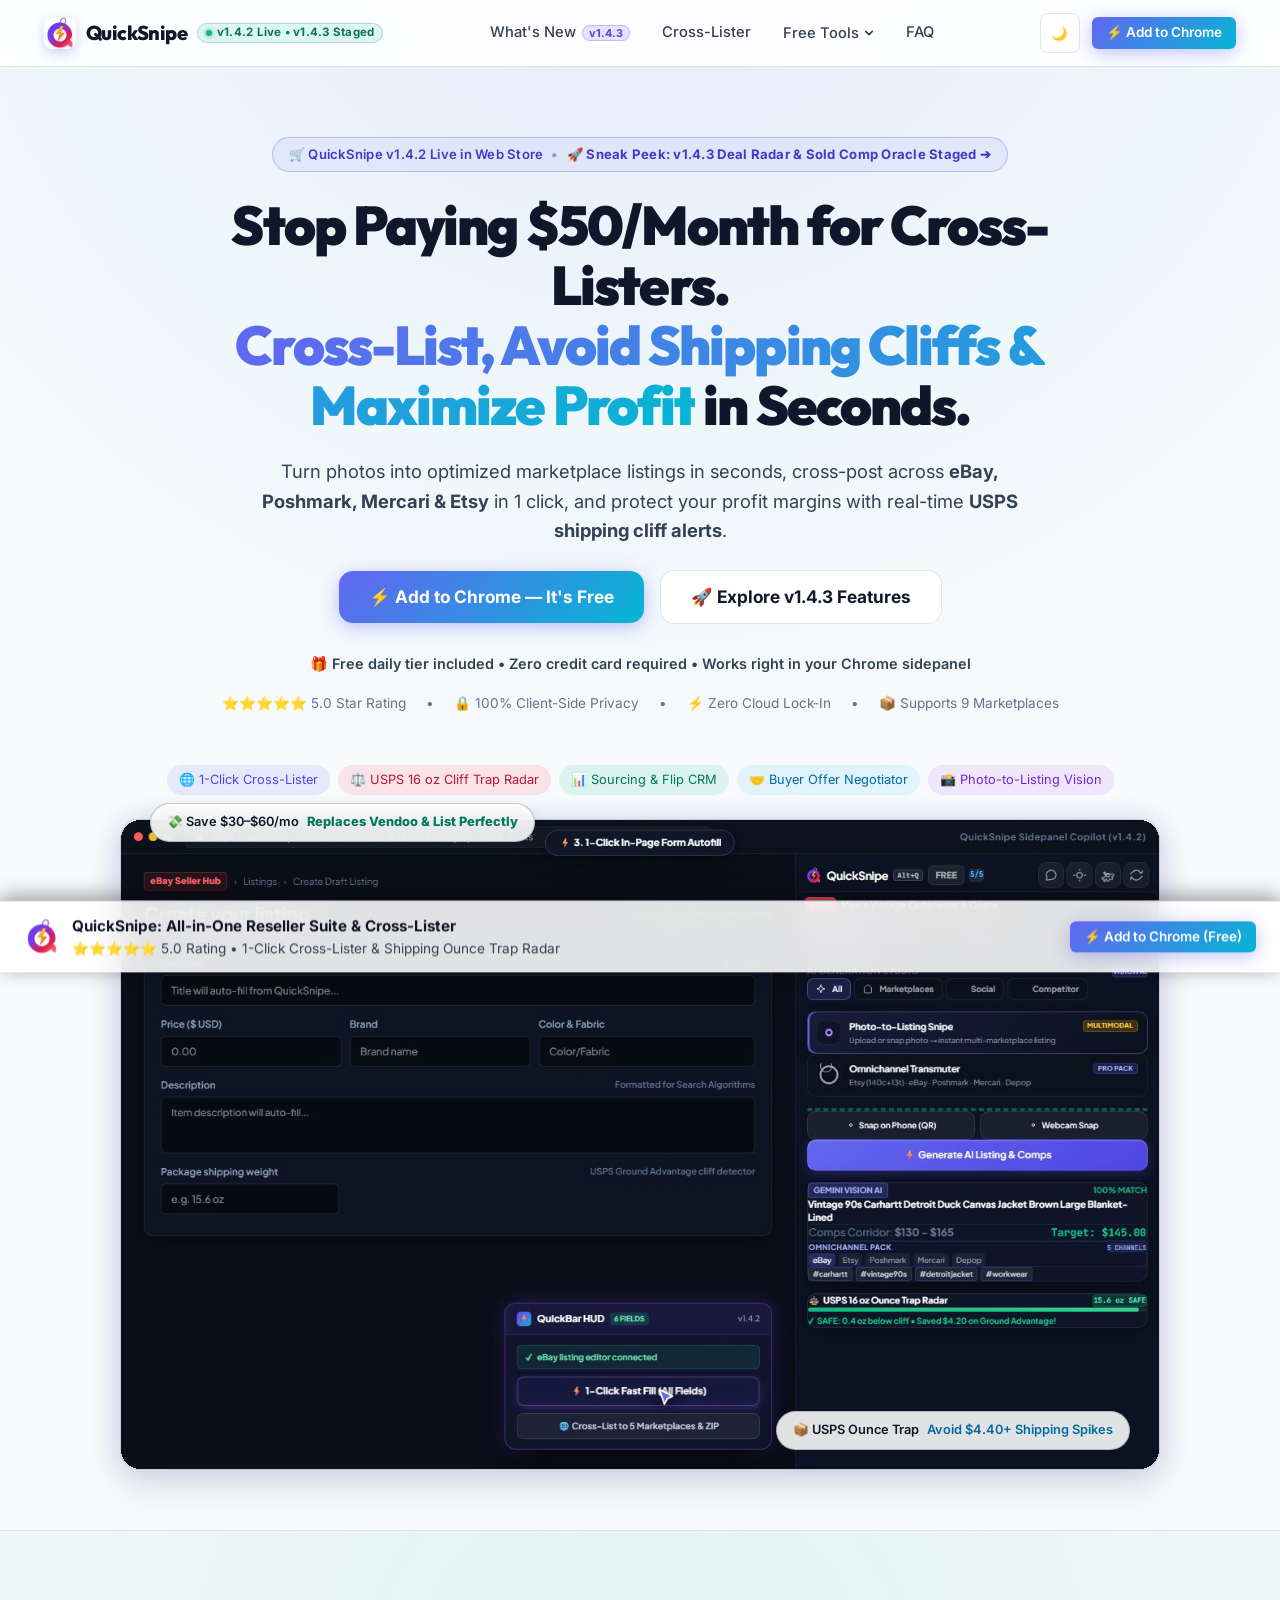
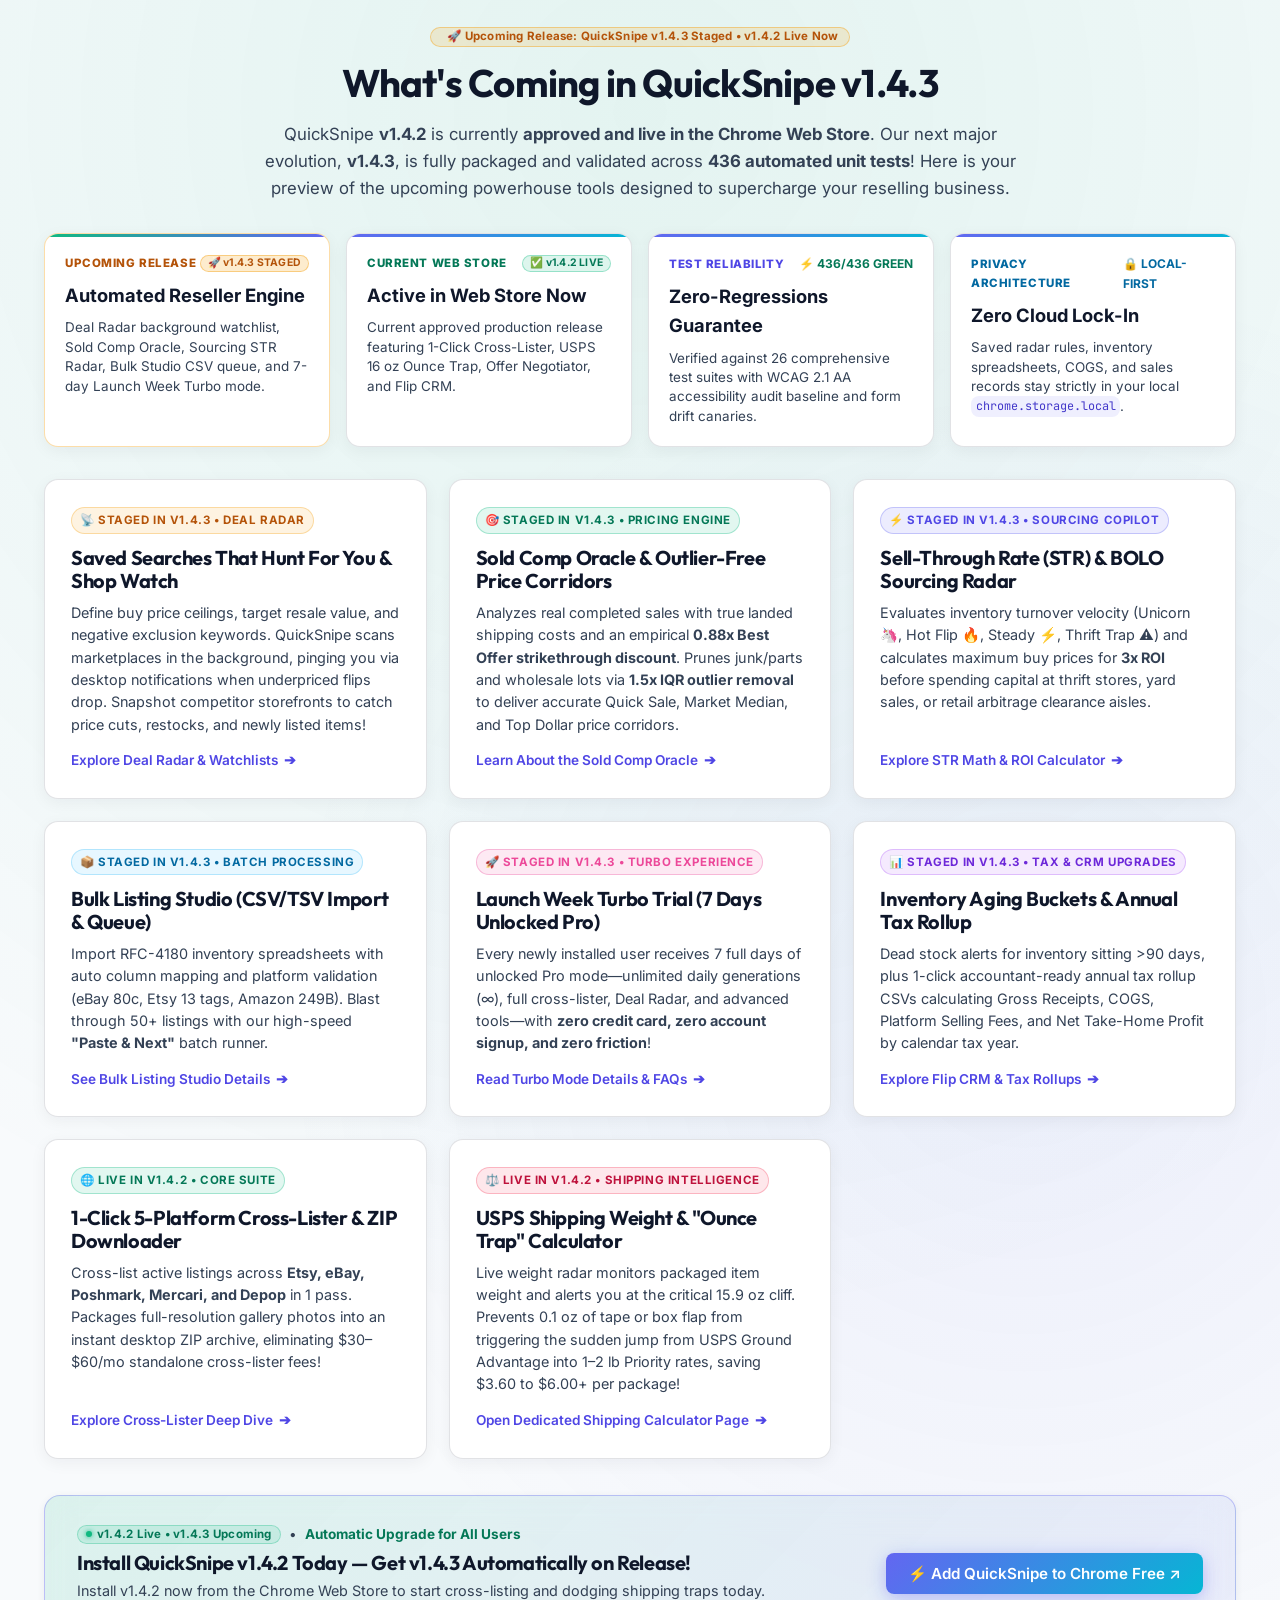
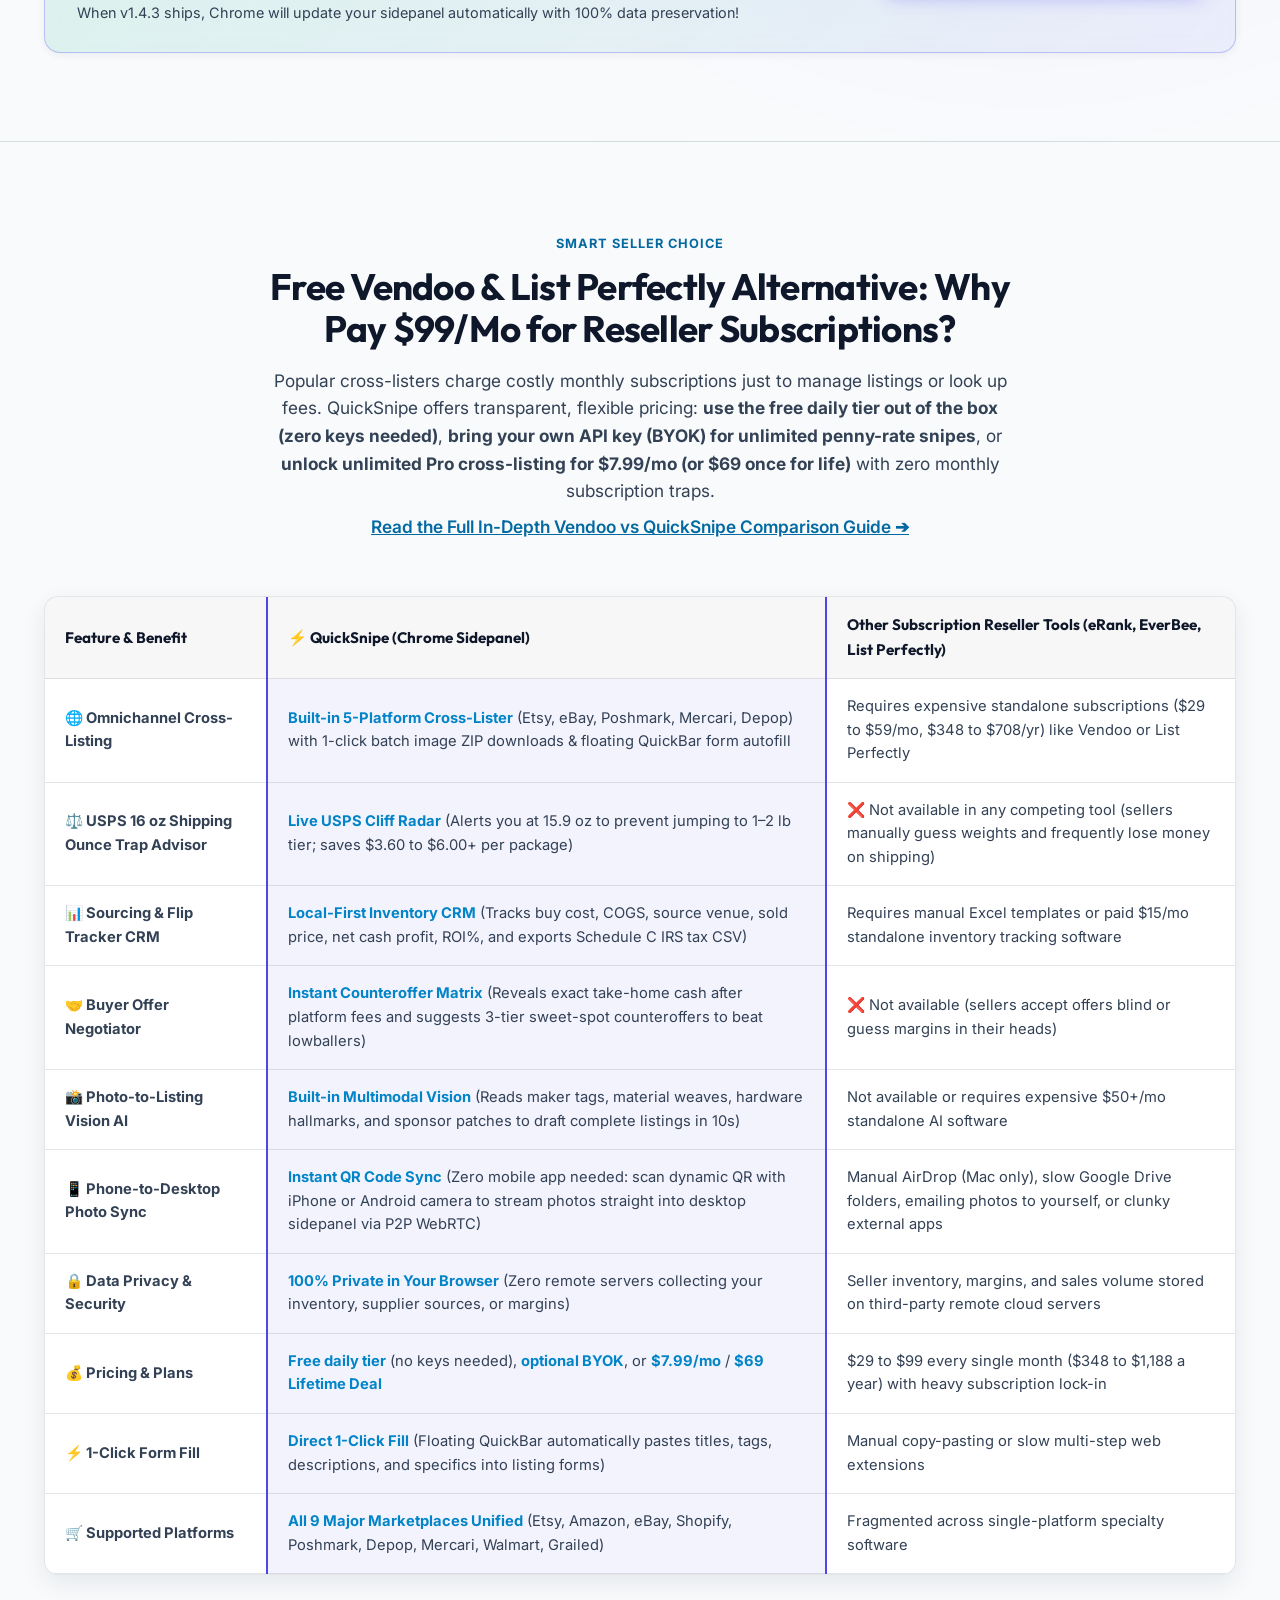
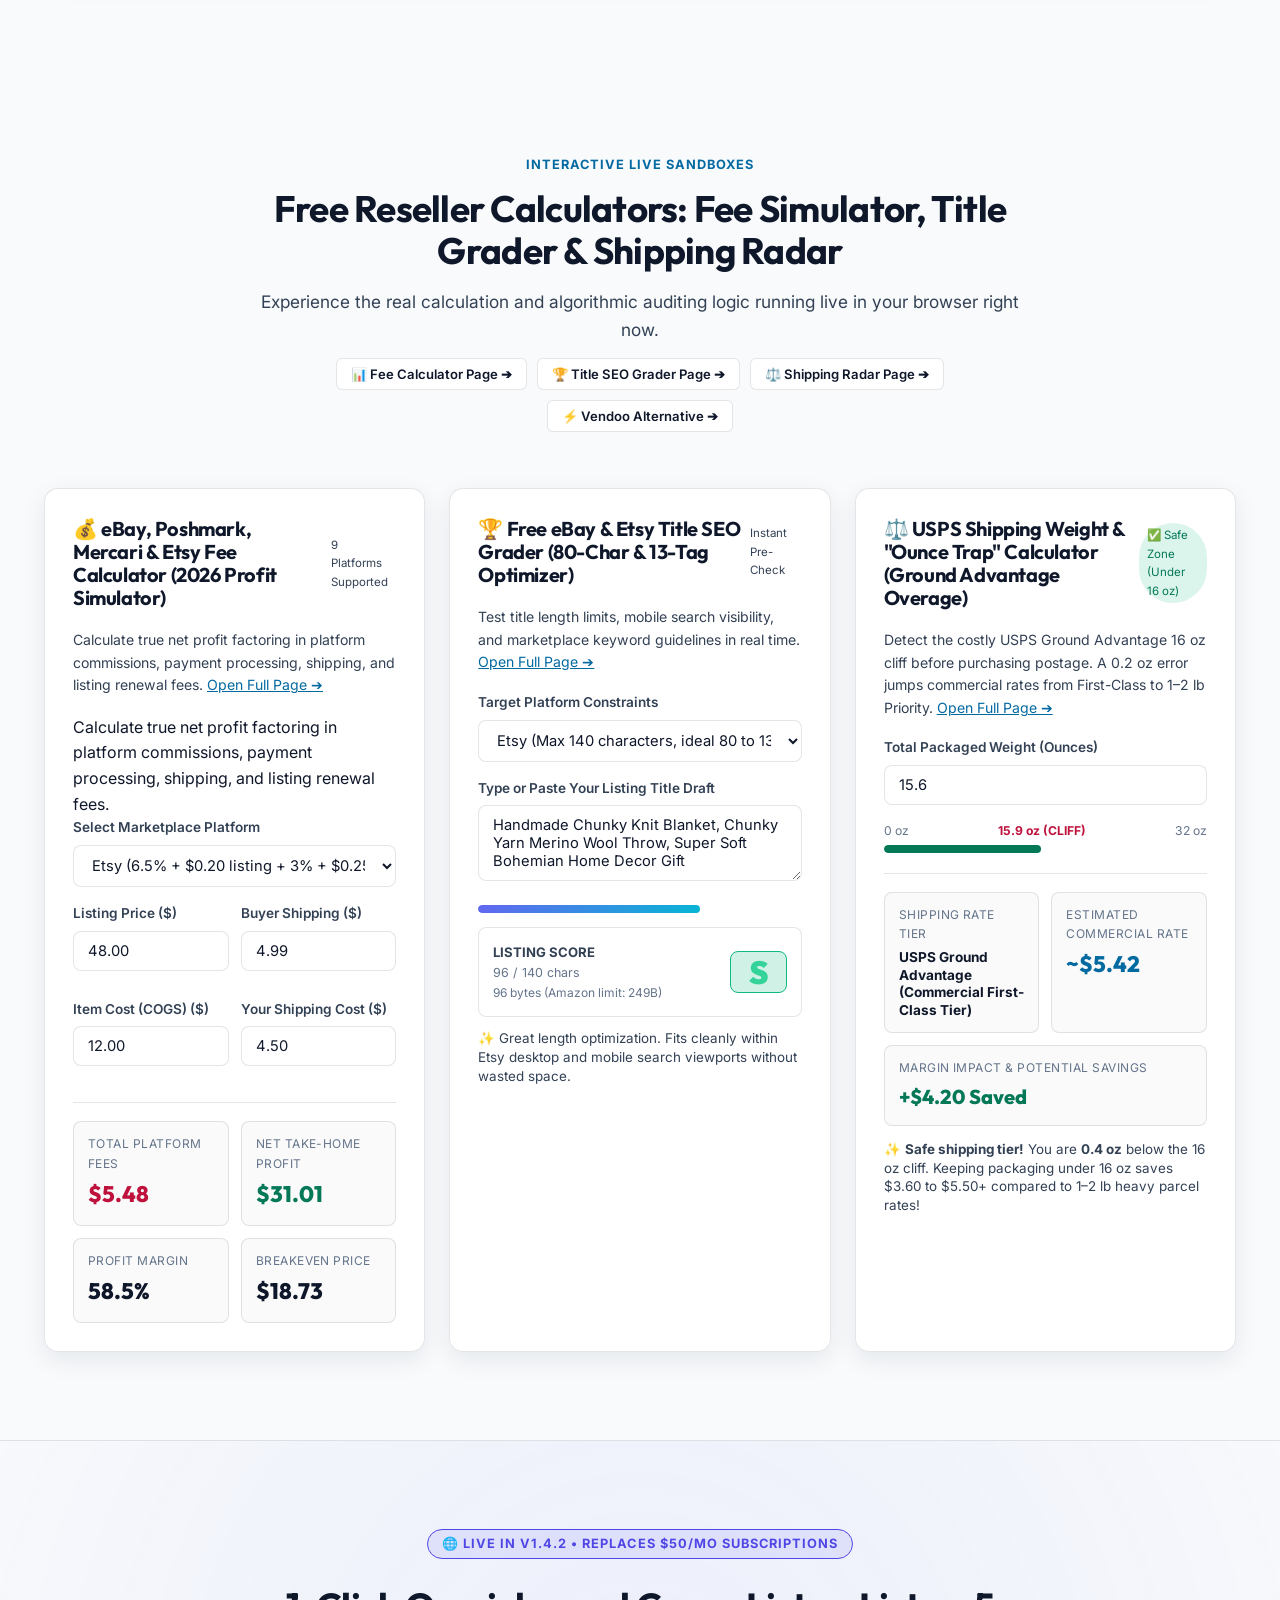
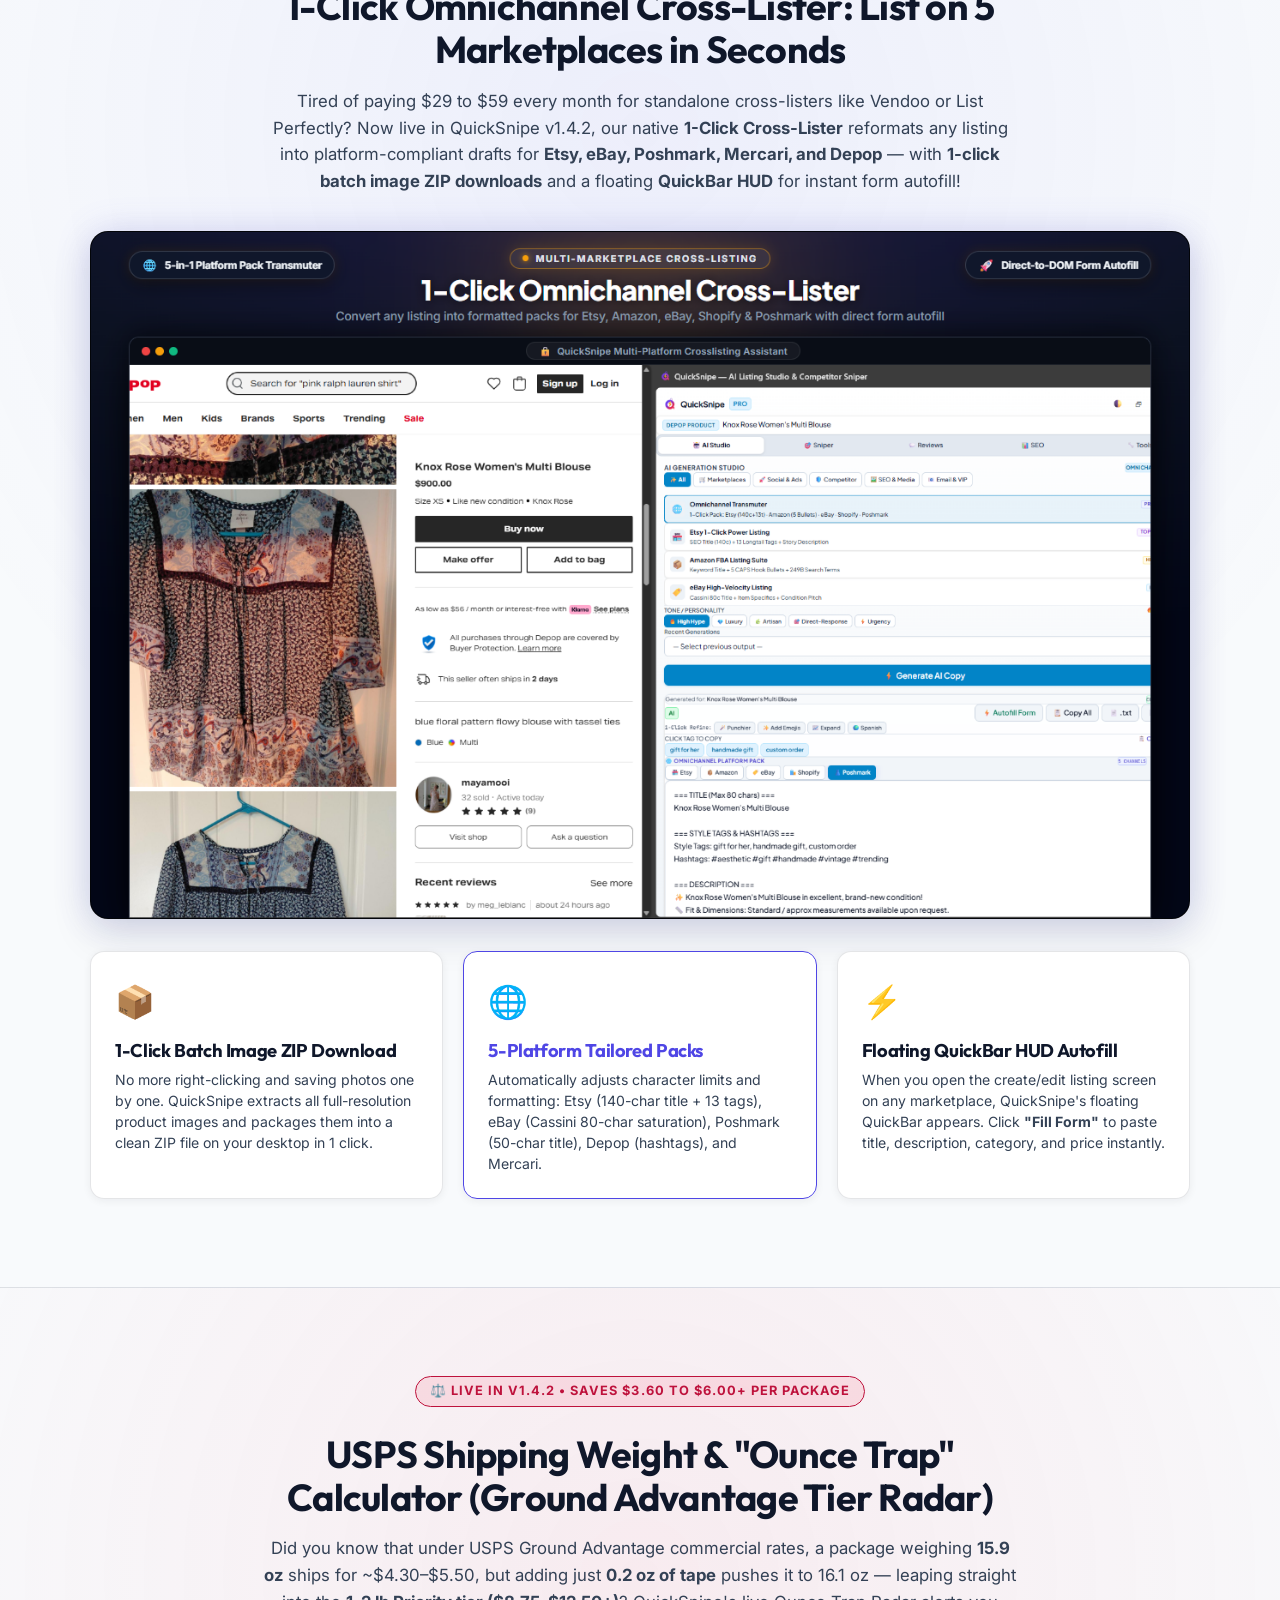
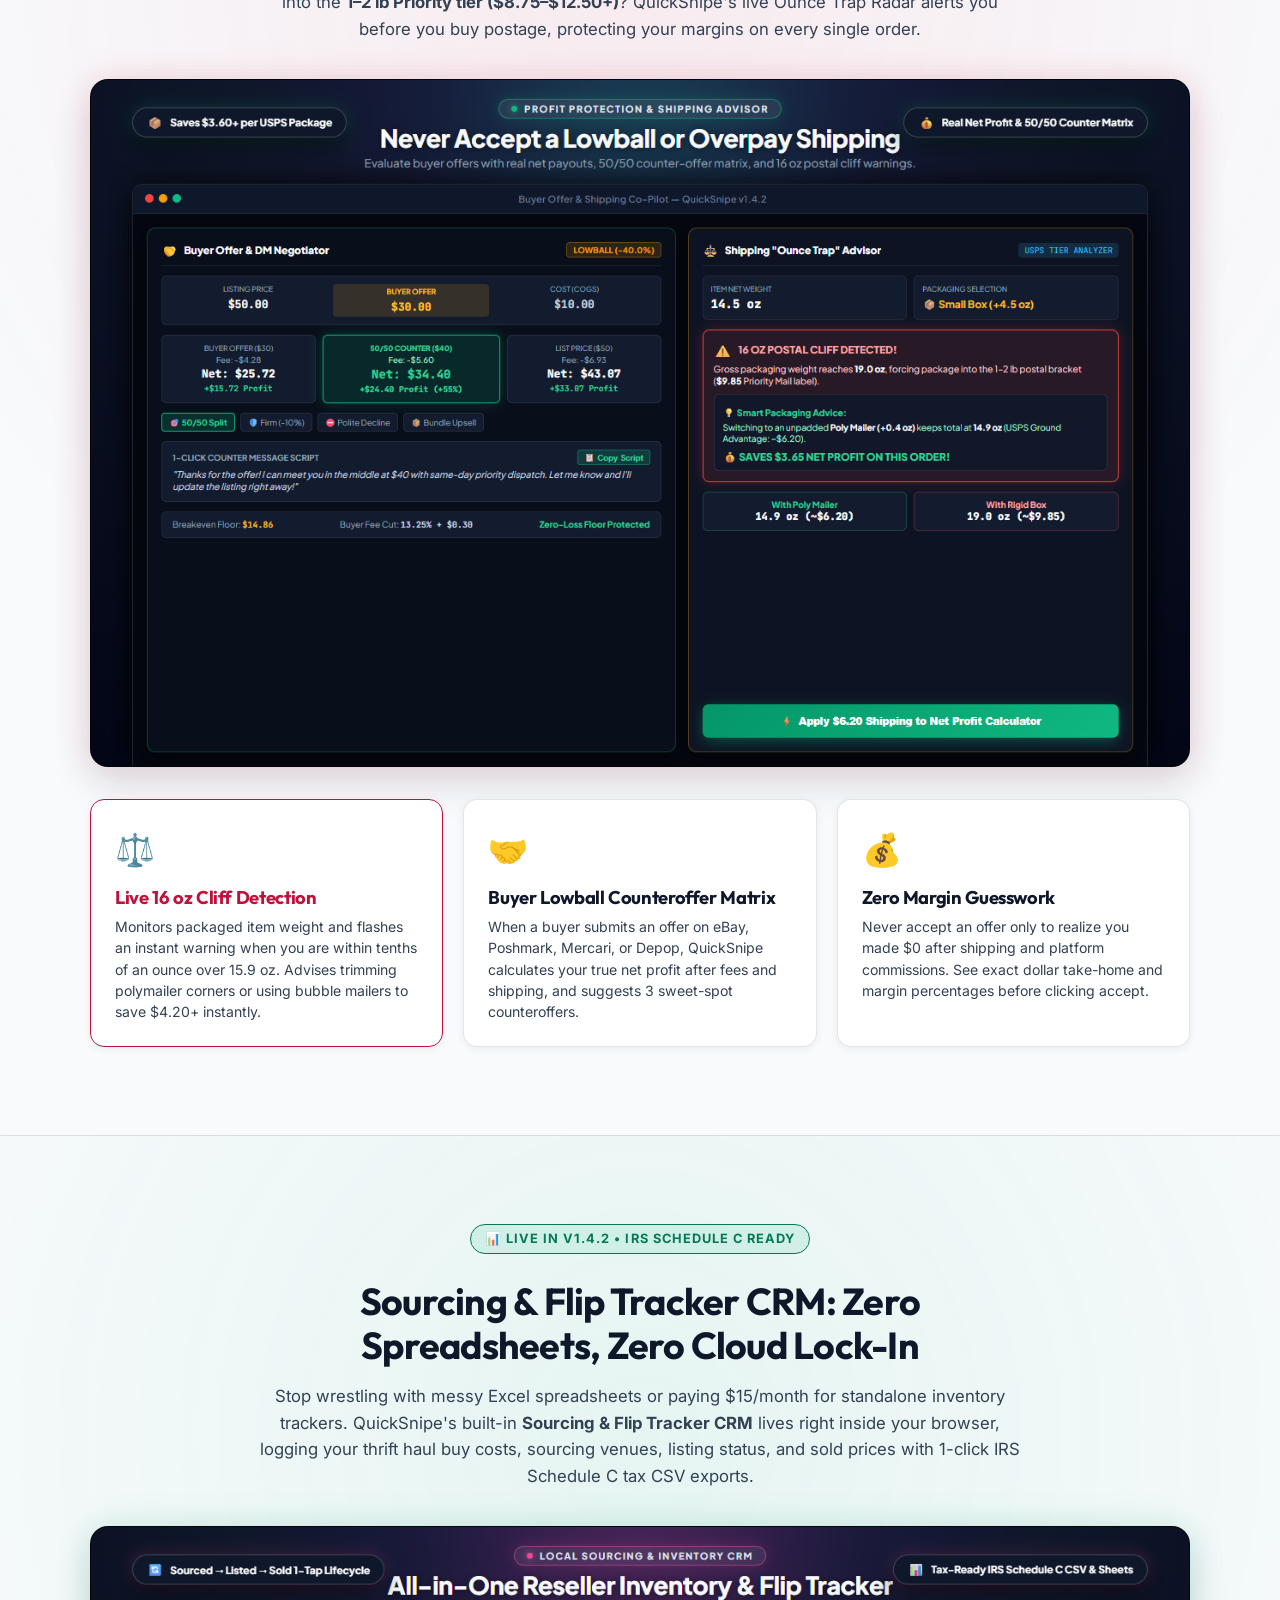
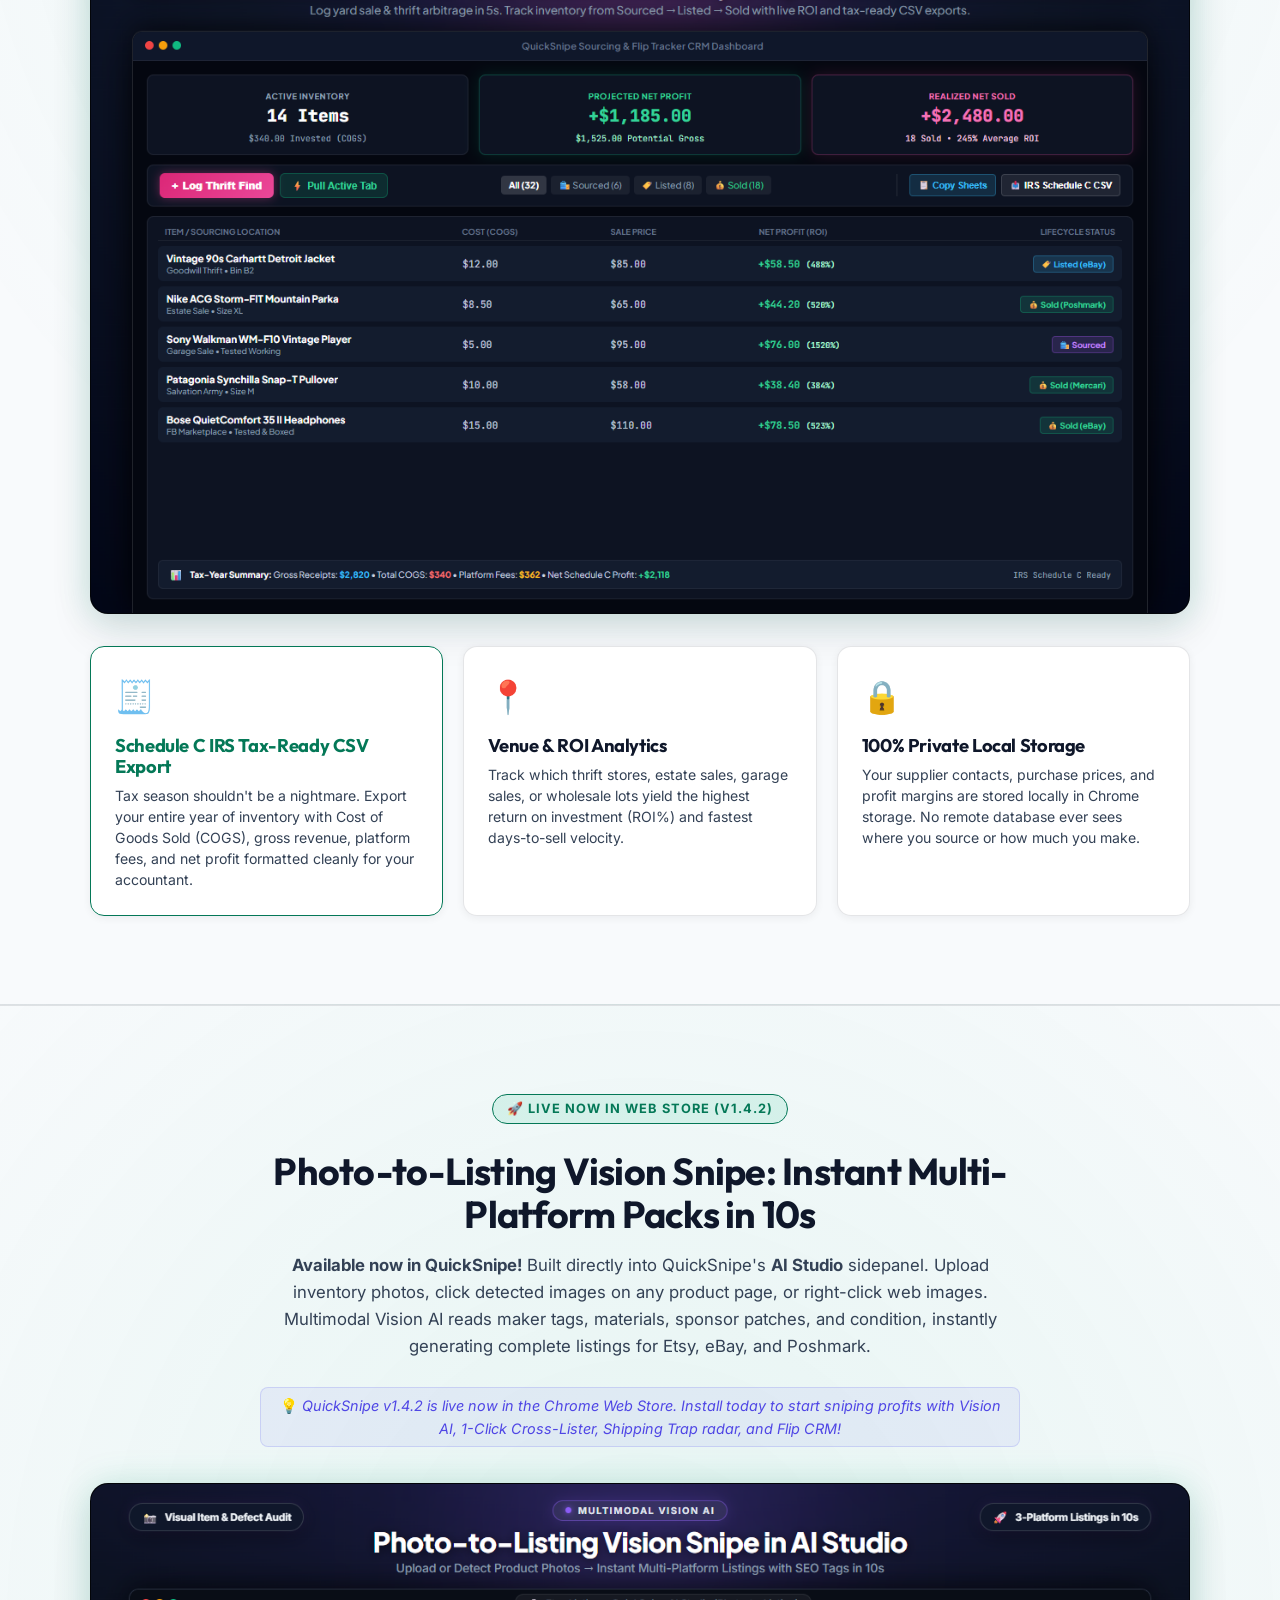
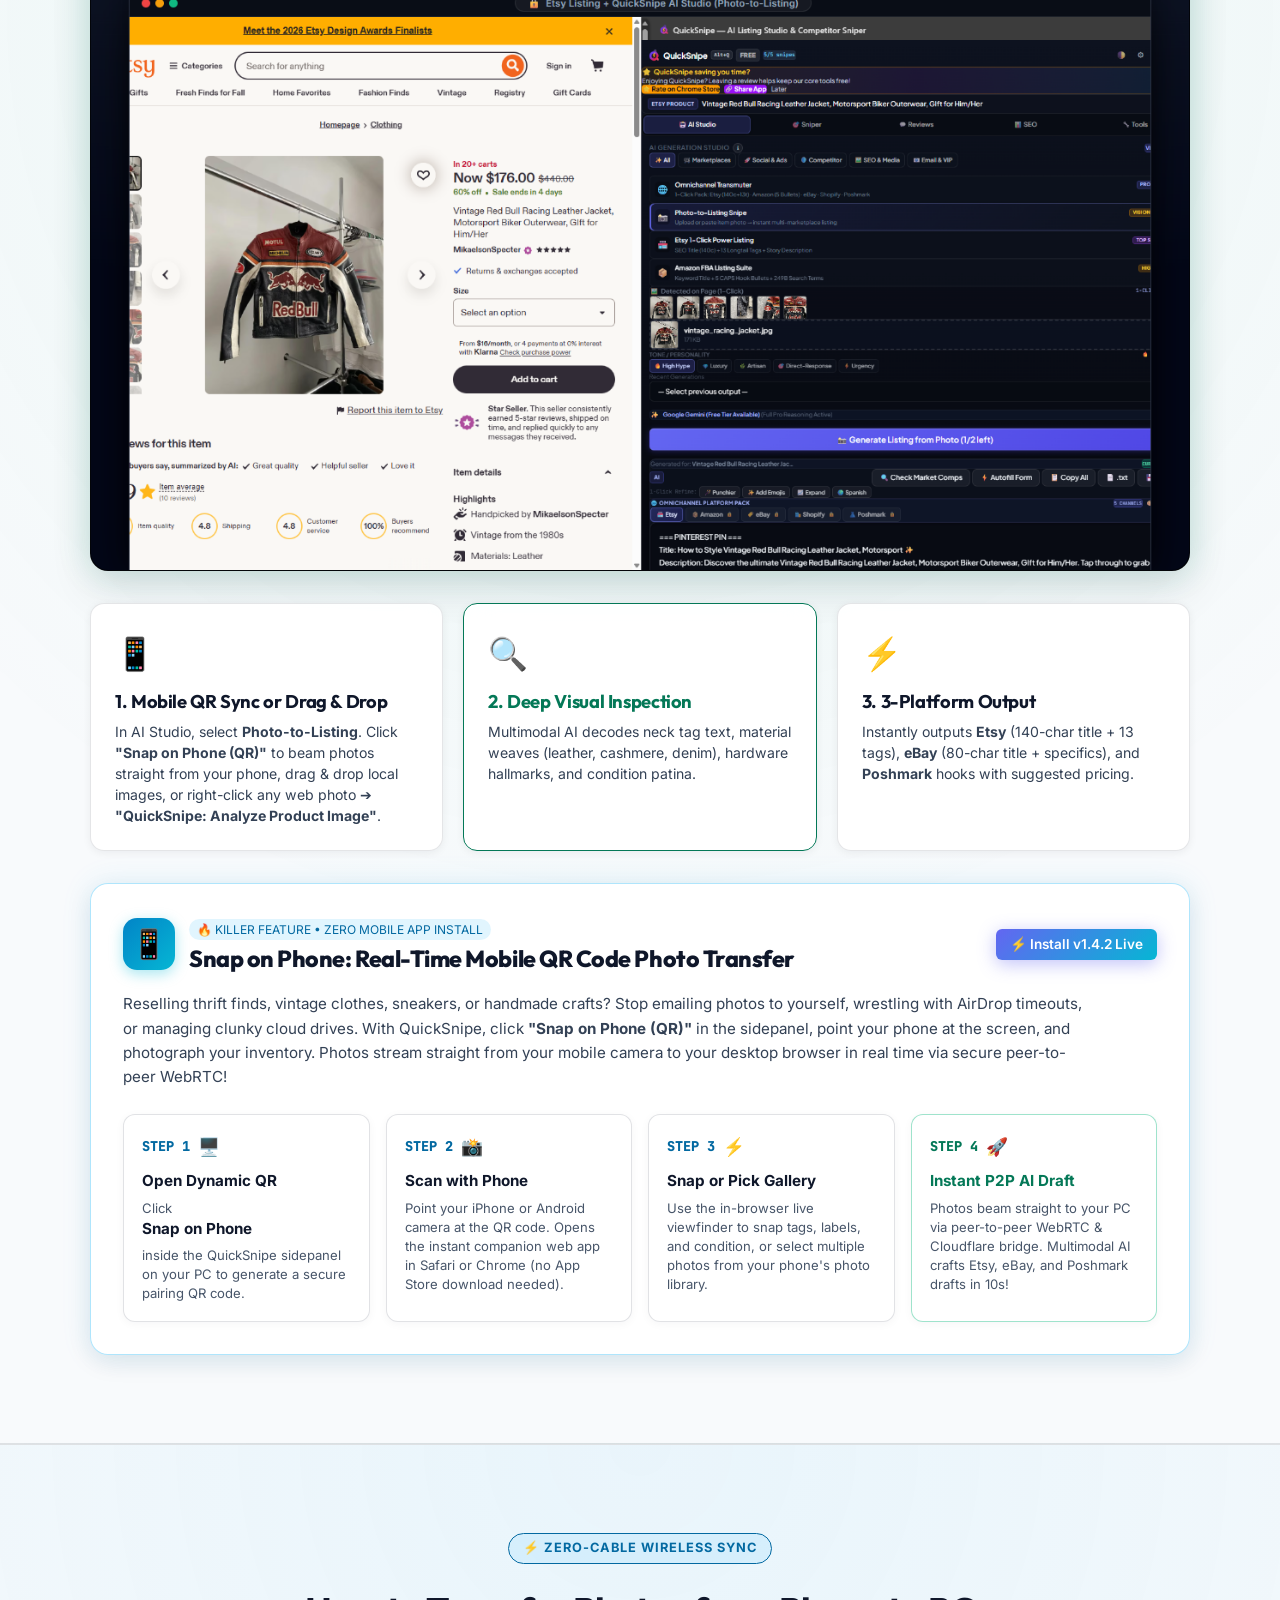
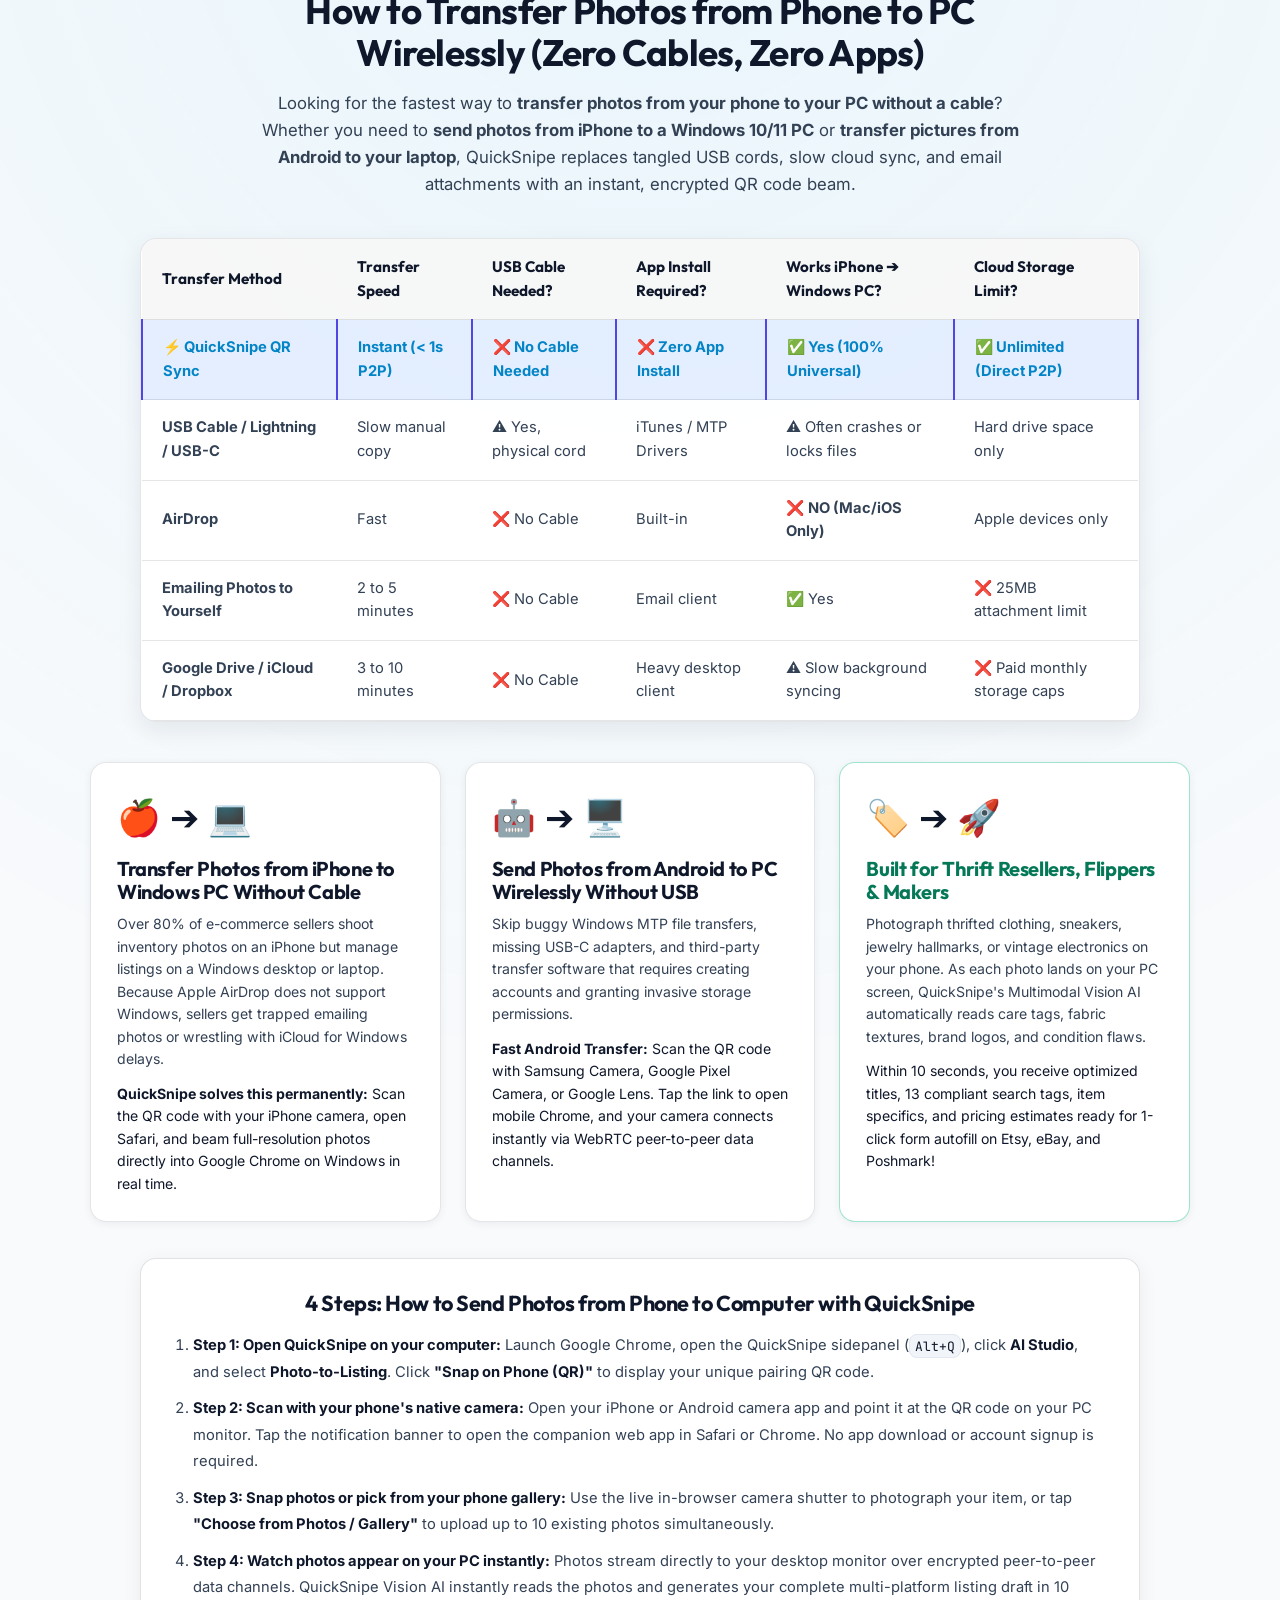
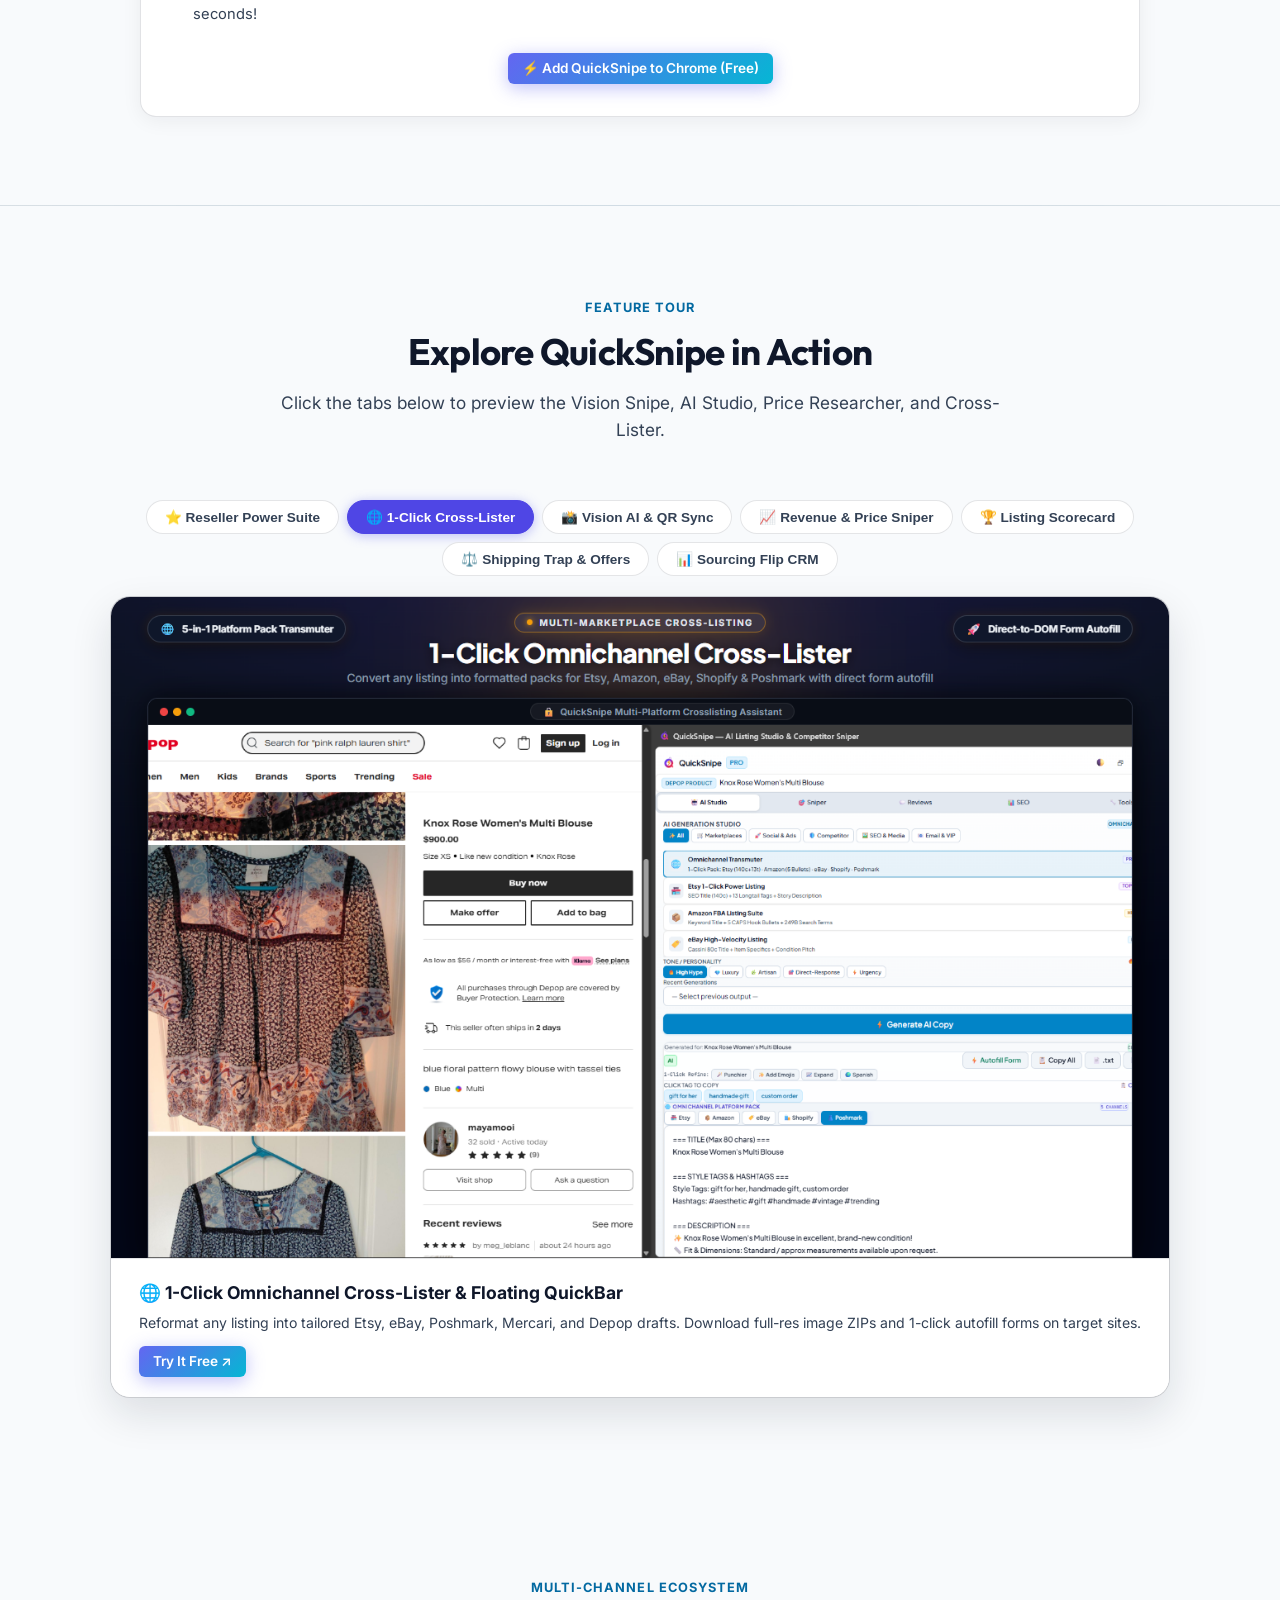
==== commit 1756fc6e: "feat: Implement non-destructive photo editing with crop and rotate features; add offline photo queue" ====
--- a/docs/index.html
+++ b/docs/index.html
@@ -274,12 +274,12 @@
           <img src="assets/icon.png" alt="QuickSnipe Icon" class="brand-icon" width="32" height="32">
           <span class="brand-title">QuickSnipe</span>
         </a>
-        <span class="badge-version"><span class="status-dot" aria-hidden="true"></span>v1.4.2 Live</span>
+        <span class="badge-version"><span class="status-dot" aria-hidden="true"></span>v1.4.2 Live • v1.4.3 Staged</span>
       </div>
 
       <nav aria-label="Main Navigation">
         <ul class="nav-links">
-          <li><a href="#v142-features" class="nav-link">What's New <span class="nav-link-badge">v1.4.2</span></a></li>
+          <li><a href="#v143-features" class="nav-link">What's New <span class="nav-link-badge">v1.4.3</span></a></li>
           <li><a href="#cross-lister" class="nav-link">Cross-Lister</a></li>
           <li class="nav-item-dropdown">
             <button type="button" class="nav-dropdown-btn" aria-expanded="false" aria-haspopup="true" aria-controls="tools-dropdown-menu">
@@ -363,7 +363,7 @@
         <div class="mobile-nav-section">
           <span class="mobile-section-label">Core Reseller Suite</span>
           <ul class="mobile-links-list">
-            <li><a href="#v142-features" class="mobile-link">🚀 What's New in v1.4.2</a></li>
+            <li><a href="#v143-features" class="mobile-link">🚀 What's New in v1.4.3 (Upcoming)</a></li>
             <li><a href="#cross-lister" class="mobile-link">⚡ 1-Click Omnichannel Cross-Lister</a></li>
             <li><a href="#flip-crm" class="mobile-link">📊 Local-First Flip CRM</a></li>
             <li><a href="#transfer-photos-phone-to-pc" class="mobile-link">📱 Snap Phone-to-PC (QR)</a></li>
@@ -399,9 +399,9 @@
   <section class="hero" id="main-content">
     <div class="container">
       <div class="hero-pill">
-        <span>🛒 QuickSnipe v1.4.2 is Live in Chrome Web Store</span>
+        <span>🛒 QuickSnipe v1.4.2 Live in Web Store</span>
         <span style="opacity: 0.5;">•</span>
-        <a href="#v142-features" style="color: inherit; text-decoration: none; font-weight: 700;">🚀 Explore New Features (Cross-Lister, Shipping Advisor &amp; CRM) ➔</a>
+        <a href="#v143-features" style="color: inherit; text-decoration: none; font-weight: 700;">🚀 Sneak Peek: v1.4.3 Deal Radar &amp; Sold Comp Oracle Staged ➔</a>
       </div>
 
       <h1 class="hero-title">
@@ -418,8 +418,8 @@
           target="_blank" rel="noopener noreferrer" class="btn btn-primary btn-lg">
           <span>⚡ Add to Chrome — It's Free</span>
         </a>
-        <a href="#v142-features" class="btn btn-secondary btn-lg">
-          <span>🚀 Explore v1.4.2 Features</span>
+        <a href="#v143-features" class="btn btn-secondary btn-lg">
+          <span>🚀 Explore v1.4.3 Features</span>
         </a>
       </div>
 
@@ -468,56 +468,58 @@
     </div>
   </section>
 
-  <!-- RELEASE SPOTLIGHT: v1.4.2 (Live in Chrome Web Store) -->
-  <section id="v142-features" class="section-padding" style="background: radial-gradient(circle at 50% 10%, rgba(16, 185, 129, 0.09), transparent 70%), radial-gradient(circle at 80% 60%, rgba(99, 102, 241, 0.08), transparent 50%), rgba(255, 255, 255, 0.012); border-top: 1px solid var(--border-subtle); border-bottom: 1px solid var(--border-subtle); position: relative;">
+  <!-- RELEASE SPOTLIGHT: v1.4.3 Staged & v1.4.2 Live in Chrome Web Store -->
+  <section id="v143-features" class="section-padding" style="background: radial-gradient(circle at 50% 10%, rgba(16, 185, 129, 0.09), transparent 70%), radial-gradient(circle at 80% 60%, rgba(99, 102, 241, 0.08), transparent 50%), rgba(255, 255, 255, 0.012); border-top: 1px solid var(--border-subtle); border-bottom: 1px solid var(--border-subtle); position: relative;">
+    <a id="v142-features" style="position: absolute; top: -80px; visibility: hidden;"></a>
+    <a id="upcoming-v143" style="position: absolute; top: -80px; visibility: hidden;"></a>
     <a id="upcoming-v142" style="position: absolute; top: -80px; visibility: hidden;"></a>
     <div class="container">
       <div class="section-header" style="text-align: center; margin-bottom: 32px;">
-        <span class="badge-live">
-          <span class="status-dot"></span>
-          Now Live in Chrome Web Store • v1.4.2
+        <span class="badge-live" style="background: rgba(245, 158, 11, 0.15); border-color: rgba(245, 158, 11, 0.4); color: var(--accent-amber);">
+          <span class="status-dot" style="background: var(--accent-amber);"></span>
+          🚀 Upcoming Release: QuickSnipe v1.4.3 Staged • v1.4.2 Live Now
         </span>
         <h2 class="section-title" style="margin-top: 14px; font-size: 2.4rem;">
-          What's New in QuickSnipe v1.4.2
+          What's Coming in QuickSnipe v1.4.3
         </h2>
         <p class="section-desc" style="max-width: 860px; margin: 0 auto; font-size: 1.05rem;">
-          QuickSnipe <strong>v1.4.2</strong> is officially <strong>approved, published, and live in the Google Chrome Web Store</strong>!
-          Engineered for rock-solid reliability with continuous form drift monitoring, here is your breakdown of the game-changing reseller capabilities available right now in your sidepanel.
+          QuickSnipe <strong>v1.4.2</strong> is currently <strong>approved and live in the Chrome Web Store</strong>.  
+          Our next major evolution, <strong>v1.4.3</strong>, is fully packaged and validated across <strong>436 automated unit tests</strong>! Here is your preview of the upcoming powerhouse tools designed to supercharge your reselling business.
         </p>
       </div>
 
       <!-- Release Status & Highlights Tracker -->
       <div style="display: grid; grid-template-columns: repeat(auto-fit, minmax(240px, 1fr)); gap: 16px; margin-bottom: 32px;">
-        <div class="upcoming-stage-card stage-live">
+        <div class="upcoming-stage-card stage-live" style="border-color: rgba(245, 158, 11, 0.35);">
           <div style="display: flex; align-items: center; justify-content: space-between;">
-            <span style="font-size: 0.72rem; text-transform: uppercase; font-weight: 800; color: var(--accent-emerald); letter-spacing: 0.05em;">RELEASE STATUS</span>
-            <span class="badge-live" style="font-size: 0.65rem; padding: 2px 7px;">✅ LIVE NOW</span>
-          </div>
-          <strong style="color: var(--text-main); font-size: 1.15rem;">Chrome Web Store Approved</strong>
+            <span style="font-size: 0.72rem; text-transform: uppercase; font-weight: 800; color: var(--accent-amber); letter-spacing: 0.05em;">UPCOMING RELEASE</span>
+            <span class="badge-live" style="font-size: 0.65rem; padding: 2px 7px; background: rgba(245, 158, 11, 0.2); color: var(--accent-amber); border-color: rgba(245, 158, 11, 0.4);">🚀 v1.4.3 STAGED</span>
+          </div>
+          <strong style="color: var(--text-main); font-size: 1.15rem;">Automated Reseller Engine</strong>
           <p style="font-size: 0.84rem; color: var(--text-muted); margin: 0; line-height: 1.45;">
-            Official v1.4.2 release is live. Existing installs receive this update automatically; new users can install instantly.
+            Deal Radar background watchlist, Sold Comp Oracle, Sourcing STR Radar, Bulk Studio CSV queue, and 7-day Launch Week Turbo mode.
           </p>
         </div>
 
         <div class="upcoming-stage-card">
           <div style="display: flex; align-items: center; justify-content: space-between;">
-            <span style="font-size: 0.72rem; text-transform: uppercase; font-weight: 800; color: var(--accent-emerald); letter-spacing: 0.05em;">UPGRADE GUARANTEE</span>
-            <span style="font-size: 0.75rem; color: var(--accent-emerald); font-weight: 700;">⚡ ZERO EFFORT</span>
-          </div>
-          <strong style="color: var(--text-main); font-size: 1.15rem;">Seamless In-Place Update</strong>
+            <span style="font-size: 0.72rem; text-transform: uppercase; font-weight: 800; color: var(--accent-emerald); letter-spacing: 0.05em;">CURRENT WEB STORE</span>
+            <span class="badge-live" style="font-size: 0.65rem; padding: 2px 7px;">✅ v1.4.2 LIVE</span>
+          </div>
+          <strong style="color: var(--text-main); font-size: 1.15rem;">Active in Web Store Now</strong>
           <p style="font-size: 0.84rem; color: var(--text-muted); margin: 0; line-height: 1.45;">
-            Updated automatically by Chrome with 100% state continuity, preserving all saved API keys, settings, and local CRM inventory.
+            Current approved production release featuring 1-Click Cross-Lister, USPS 16 oz Ounce Trap, Offer Negotiator, and Flip CRM.
           </p>
         </div>
 
         <div class="upcoming-stage-card">
           <div style="display: flex; align-items: center; justify-content: space-between;">
-            <span style="font-size: 0.72rem; text-transform: uppercase; font-weight: 800; color: var(--accent-primary); letter-spacing: 0.05em;">PLATFORM RELIABILITY</span>
-            <span style="font-size: 0.75rem; color: var(--accent-emerald); font-weight: 700;">⚡ 24/7 ACTIVE</span>
-          </div>
-          <strong style="color: var(--text-main); font-size: 1.15rem;">Auto-Healing Marketplace Sync</strong>
+            <span style="font-size: 0.72rem; text-transform: uppercase; font-weight: 800; color: var(--accent-primary); letter-spacing: 0.05em;">TEST RELIABILITY</span>
+            <span style="font-size: 0.75rem; color: var(--accent-emerald); font-weight: 700;">⚡ 436/436 GREEN</span>
+          </div>
+          <strong style="color: var(--text-main); font-size: 1.15rem;">Zero-Regressions Guarantee</strong>
           <p style="font-size: 0.84rem; color: var(--text-muted); margin: 0; line-height: 1.45;">
-            Monitored 24/7 with canary form drift detection so your autofill and cross-lister never break when eBay, Etsy, or Poshmark update their sites.
+            Verified against 26 comprehensive test suites with WCAG 2.1 AA accessibility audit baseline and form drift canaries.
           </p>
         </div>
 
@@ -528,24 +530,138 @@
           </div>
           <strong style="color: var(--text-main); font-size: 1.15rem;">Zero Cloud Lock-In</strong>
           <p style="font-size: 0.84rem; color: var(--text-muted); margin: 0; line-height: 1.45;">
-            Your sourcing suppliers, COGS, and sales figures are stored strictly on-device in <code>chrome.storage.local</code>.
+            Saved radar rules, inventory spreadsheets, COGS, and sales records stay strictly in your local <code>chrome.storage.local</code>.
           </p>
         </div>
       </div>
 
-      <!-- 6 v1.4.2 Feature Pillars -->
+      <!-- Feature Pillars Grid -->
       <div class="upcoming-feature-grid">
-        <!-- Feature 1: Omnichannel Cross-Lister -->
+        <!-- Feature 1: Deal Radar -->
+        <div class="upcoming-feature-item">
+          <div>
+            <span class="upcoming-feature-tag" style="background: rgba(245, 158, 11, 0.12); color: var(--accent-amber); border: 1px solid rgba(245, 158, 11, 0.3);">
+              📡 Staged in v1.4.3 • Deal Radar
+            </span>
+            <h3 style="font-size: 1.25rem; color: var(--text-main); margin: 0 0 10px;">
+              Saved Searches That Hunt For You &amp; Shop Watch
+            </h3>
+            <p style="font-size: 0.9rem; color: var(--text-muted); line-height: 1.55; margin: 0;">
+              Define buy price ceilings, target resale value, and negative exclusion keywords. QuickSnipe scans marketplaces in the background, pinging you via desktop notifications when underpriced flips drop. Snapshot competitor storefronts to catch price cuts, restocks, and newly listed items!
+            </p>
+          </div>
+          <a href="#sniper-velocity" class="upcoming-feature-link">
+            <span>Explore Deal Radar &amp; Watchlists</span>
+            <span>➔</span>
+          </a>
+        </div>
+
+        <!-- Feature 2: Sold Comp Oracle -->
+        <div class="upcoming-feature-item">
+          <div>
+            <span class="upcoming-feature-tag" style="background: rgba(16, 185, 129, 0.12); color: var(--accent-emerald); border: 1px solid rgba(16, 185, 129, 0.3);">
+              🎯 Staged in v1.4.3 • Pricing Engine
+            </span>
+            <h3 style="font-size: 1.25rem; color: var(--text-main); margin: 0 0 10px;">
+              Sold Comp Oracle &amp; Outlier-Free Price Corridors
+            </h3>
+            <p style="font-size: 0.9rem; color: var(--text-muted); line-height: 1.55; margin: 0;">
+              Analyzes real completed sales with true landed shipping costs and an empirical <strong>0.88x Best Offer strikethrough discount</strong>. Prunes junk/parts and wholesale lots via <strong>1.5x IQR outlier removal</strong> to deliver accurate Quick Sale, Market Median, and Top Dollar price corridors.
+            </p>
+          </div>
+          <a href="#sniper-velocity" class="upcoming-feature-link">
+            <span>Learn About the Sold Comp Oracle</span>
+            <span>➔</span>
+          </a>
+        </div>
+
+        <!-- Feature 3: Sell-Through Rate (STR) Radar -->
         <div class="upcoming-feature-item">
           <div>
             <span class="upcoming-feature-tag" style="background: rgba(99, 102, 241, 0.12); color: var(--accent-primary); border: 1px solid rgba(99, 102, 241, 0.3);">
-              🌐 Omnichannel Cross-Listing
+              ⚡ Staged in v1.4.3 • Sourcing Copilot
+            </span>
+            <h3 style="font-size: 1.25rem; color: var(--text-main); margin: 0 0 10px;">
+              Sell-Through Rate (STR) &amp; BOLO Sourcing Radar
+            </h3>
+            <p style="font-size: 0.9rem; color: var(--text-muted); line-height: 1.55; margin: 0;">
+              Evaluates inventory turnover velocity (Unicorn 🦄, Hot Flip 🔥, Steady ⚡, Thrift Trap ⚠️) and calculates maximum buy prices for <strong>3x ROI</strong> before spending capital at thrift stores, yard sales, or retail arbitrage clearance aisles.
+            </p>
+          </div>
+          <a href="marketplace-fee-calculator.html" class="upcoming-feature-link">
+            <span>Explore STR Math &amp; ROI Calculator</span>
+            <span>➔</span>
+          </a>
+        </div>
+
+        <!-- Feature 4: Bulk Listing Studio -->
+        <div class="upcoming-feature-item">
+          <div>
+            <span class="upcoming-feature-tag" style="background: rgba(56, 189, 248, 0.12); color: var(--accent-cyan); border: 1px solid rgba(56, 189, 248, 0.3);">
+              📦 Staged in v1.4.3 • Batch Processing
+            </span>
+            <h3 style="font-size: 1.25rem; color: var(--text-main); margin: 0 0 10px;">
+              Bulk Listing Studio (CSV/TSV Import &amp; Queue)
+            </h3>
+            <p style="font-size: 0.9rem; color: var(--text-muted); line-height: 1.55; margin: 0;">
+              Import RFC-4180 inventory spreadsheets with auto column mapping and platform validation (eBay 80c, Etsy 13 tags, Amazon 249B). Blast through 50+ listings with our high-speed <strong>"Paste &amp; Next"</strong> batch runner.
+            </p>
+          </div>
+          <a href="#cross-lister" class="upcoming-feature-link">
+            <span>See Bulk Listing Studio Details</span>
+            <span>➔</span>
+          </a>
+        </div>
+
+        <!-- Feature 5: Launch Week Turbo Mode -->
+        <div class="upcoming-feature-item">
+          <div>
+            <span class="upcoming-feature-tag" style="background: rgba(236, 72, 153, 0.12); color: #ec4899; border: 1px solid rgba(236, 72, 153, 0.3);">
+              🚀 Staged in v1.4.3 • Turbo Experience
+            </span>
+            <h3 style="font-size: 1.25rem; color: var(--text-main); margin: 0 0 10px;">
+              Launch Week Turbo Trial (7 Days Unlocked Pro)
+            </h3>
+            <p style="font-size: 0.9rem; color: var(--text-muted); line-height: 1.55; margin: 0;">
+              Every newly installed user receives 7 full days of unlocked Pro mode—unlimited daily generations (∞), full cross-lister, Deal Radar, and advanced tools—with <strong>zero credit card, zero account signup, and zero friction</strong>!
+            </p>
+          </div>
+          <a href="#faq" class="upcoming-feature-link">
+            <span>Read Turbo Mode Details &amp; FAQs</span>
+            <span>➔</span>
+          </a>
+        </div>
+
+        <!-- Feature 6: Inventory Aging & Schedule C Tax Rollup -->
+        <div class="upcoming-feature-item">
+          <div>
+            <span class="upcoming-feature-tag" style="background: rgba(168, 85, 247, 0.12); color: var(--accent-purple); border: 1px solid rgba(168, 85, 247, 0.3);">
+              📊 Staged in v1.4.3 • Tax &amp; CRM Upgrades
+            </span>
+            <h3 style="font-size: 1.25rem; color: var(--text-main); margin: 0 0 10px;">
+              Inventory Aging Buckets &amp; Annual Tax Rollup
+            </h3>
+            <p style="font-size: 0.9rem; color: var(--text-muted); line-height: 1.55; margin: 0;">
+              Dead stock alerts for inventory sitting &gt;90 days, plus 1-click accountant-ready annual tax rollup CSVs calculating Gross Receipts, COGS, Platform Selling Fees, and Net Take-Home Profit by calendar tax year.
+            </p>
+          </div>
+          <a href="#flip-crm" class="upcoming-feature-link">
+            <span>Explore Flip CRM &amp; Tax Rollups</span>
+            <span>➔</span>
+          </a>
+        </div>
+
+        <!-- Feature 7: Omnichannel Cross-Lister (Live in v1.4.2) -->
+        <div class="upcoming-feature-item">
+          <div>
+            <span class="upcoming-feature-tag" style="background: rgba(16, 185, 129, 0.12); color: var(--accent-emerald); border: 1px solid rgba(16, 185, 129, 0.3);">
+              🌐 Live in v1.4.2 • Core Suite
             </span>
             <h3 style="font-size: 1.25rem; color: var(--text-main); margin: 0 0 10px;">
               1-Click 5-Platform Cross-Lister &amp; ZIP Downloader
             </h3>
             <p style="font-size: 0.9rem; color: var(--text-muted); line-height: 1.55; margin: 0;">
-              Reformat any existing product listing into platform-compliant drafts tailored specifically for <strong>Etsy, eBay, Poshmark, Mercari, and Depop</strong> in a single pass. Automatically extracts full-resolution gallery photos and packages them into a desktop ZIP file in 1 click. Directly replaces $30–$60/mo standalone cross-listers like Vendoo or List Perfectly!
+              Cross-list active listings across <strong>Etsy, eBay, Poshmark, Mercari, and Depop</strong> in 1 pass. Packages full-resolution gallery photos into an instant desktop ZIP archive, eliminating $30–$60/mo standalone cross-lister fees!
             </p>
           </div>
           <a href="#cross-lister" class="upcoming-feature-link">
@@ -554,36 +670,17 @@
           </a>
         </div>
 
-        <!-- Feature 2: Floating QuickBar HUD Autofill -->
-        <div class="upcoming-feature-item">
-          <div>
-            <span class="upcoming-feature-tag" style="background: rgba(56, 189, 248, 0.12); color: var(--accent-cyan); border: 1px solid rgba(56, 189, 248, 0.3);">
-              ⚡ Form Automation
-            </span>
-            <h3 style="font-size: 1.25rem; color: var(--text-main); margin: 0 0 10px;">
-              Floating QuickBar HUD In-Page Form Autofill
-            </h3>
-            <p style="font-size: 0.9rem; color: var(--text-muted); line-height: 1.55; margin: 0;">
-              A sleek in-page floating overlay that automatically detects active seller listing creation forms across Etsy Shop Manager, eBay Seller Hub, Poshmark Closet, Mercari, and Depop. Populates Title, Description, Tags, and Price in 1 click with native DOM event dispatch so you never copy-paste again.
-            </p>
-          </div>
-          <a href="#cross-lister" class="upcoming-feature-link">
-            <span>See Floating QuickBar Details</span>
-            <span>➔</span>
-          </a>
-        </div>
-
-        <!-- Feature 3: USPS 16 oz Shipping Ounce Trap Advisor -->
+        <!-- Feature 8: USPS 16 oz Shipping Trap Radar (Live in v1.4.2) -->
         <div class="upcoming-feature-item">
           <div>
             <span class="upcoming-feature-tag" style="background: rgba(244, 63, 94, 0.12); color: var(--accent-rose); border: 1px solid rgba(244, 63, 94, 0.3);">
-              ⚖️ Shipping Intelligence
+              ⚖️ Live in v1.4.2 • Shipping Intelligence
             </span>
             <h3 style="font-size: 1.25rem; color: var(--text-main); margin: 0 0 10px;">
               USPS Shipping Weight &amp; "Ounce Trap" Calculator
             </h3>
             <p style="font-size: 0.9rem; color: var(--text-muted); line-height: 1.55; margin: 0;">
-              Live weight radar monitors packaged item weight and alerts you at the critical 15.9 oz cliff. Prevents 0.1 oz of tape or box flap from triggering the sudden jump from USPS Ground Advantage (~$4.30–$5.50) into 1–2 lb Priority rates ($8.75–$12.50+), saving $3.60 to $6.00+ on every shipment!
+              Live weight radar monitors packaged item weight and alerts you at the critical 15.9 oz cliff. Prevents 0.1 oz of tape or box flap from triggering the sudden jump from USPS Ground Advantage into 1–2 lb Priority rates, saving $3.60 to $6.00+ per package!
             </p>
           </div>
           <a href="shipping-weight-calculator.html" class="upcoming-feature-link">
@@ -591,84 +688,27 @@
             <span>➔</span>
           </a>
         </div>
-
-        <!-- Feature 4: Sourcing & Flip Tracker CRM -->
-        <div class="upcoming-feature-item">
-          <div>
-            <span class="upcoming-feature-tag" style="background: rgba(16, 185, 129, 0.12); color: var(--accent-emerald); border: 1px solid rgba(16, 185, 129, 0.3);">
-              📊 Accounting &amp; CRM
-            </span>
-            <h3 style="font-size: 1.25rem; color: var(--text-main); margin: 0 0 10px;">
-              Sourcing &amp; Flip Tracker CRM (IRS Schedule C Ready)
-            </h3>
-            <p style="font-size: 0.9rem; color: var(--text-muted); line-height: 1.55; margin: 0;">
-              Local-first inventory tracker stored 100% in your browser. Log thrift store hauls, estate sales, garage sales, and retail arbitrage buys. Tracks Cost of Goods Sold (COGS), venue ROI, net profit margins, and provides a 1-click accountant-ready IRS Schedule C CSV spreadsheet export.
-            </p>
-          </div>
-          <a href="#flip-crm" class="upcoming-feature-link">
-            <span>Explore Flip CRM &amp; Tax Export</span>
-            <span>➔</span>
-          </a>
-        </div>
-
-        <!-- Feature 5: Buyer Offer Negotiator -->
-        <div class="upcoming-feature-item">
-          <div>
-            <span class="upcoming-feature-tag" style="background: rgba(168, 85, 247, 0.12); color: var(--accent-purple); border: 1px solid rgba(168, 85, 247, 0.3);">
-              🤝 Margin Protection
-            </span>
-            <h3 style="font-size: 1.25rem; color: var(--text-main); margin: 0 0 10px;">
-              Buyer Offer Negotiator &amp; Counteroffer Matrix
-            </h3>
-            <p style="font-size: 0.9rem; color: var(--text-muted); line-height: 1.55; margin: 0;">
-              Instantly audits buyer offers on eBay, Poshmark, Mercari, or Depop by deducting platform commissions and shipping fees against original COGS. Recommends a 3-tier sweet-spot counteroffer matrix (Aggressive, Balanced, Walkaway Floor) to beat lowball buyers while locking in profit.
-            </p>
-          </div>
-          <a href="#shipping-trap" class="upcoming-feature-link">
-            <span>See Offer Negotiator Breakdown</span>
-            <span>➔</span>
-          </a>
-        </div>
-
-        <!-- Feature 6: Barcode & UPC Scanner -->
-        <div class="upcoming-feature-item">
-          <div>
-            <span class="upcoming-feature-tag" style="background: rgba(245, 158, 11, 0.12); color: var(--accent-amber); border: 1px solid rgba(245, 158, 11, 0.3);">
-              📷 Vision Scanning
-            </span>
-            <h3 style="font-size: 1.25rem; color: var(--text-main); margin: 0 0 10px;">
-              Barcode &amp; UPC Scanner (On-Device Vision)
-            </h3>
-            <p style="font-size: 0.9rem; color: var(--text-muted); line-height: 1.55; margin: 0;">
-              Scan retail UPC, EAN, and ISBN barcodes on books, electronics, toys, and packaged goods using your computer webcam or uploaded photo. Canvas barcode processing runs 100% locally in browser memory without sending video feeds across the network.
-            </p>
-          </div>
-          <a href="#features" class="upcoming-feature-link">
-            <span>Learn About On-Device Vision Tools</span>
-            <span>➔</span>
-          </a>
-        </div>
       </div>
 
       <!-- Action Banner: Install Live v1.4.2 Now -->
       <div class="glass-card" style="margin-top: 36px; padding: 28px 32px; border-radius: 16px; border: 1px solid var(--border-glow); background: linear-gradient(135deg, rgba(16, 185, 129, 0.12) 0%, rgba(99, 102, 241, 0.08) 100%); display: flex; align-items: center; justify-content: space-between; flex-wrap: wrap; gap: 20px;">
         <div style="max-width: 720px;">
           <div style="display: flex; align-items: center; gap: 8px; margin-bottom: 6px;">
-            <span class="badge-version"><span class="status-dot"></span>v1.4.2 Live Now</span>
+            <span class="badge-version"><span class="status-dot"></span>v1.4.2 Live • v1.4.3 Upcoming</span>
             <span style="font-size: 0.85rem; color: var(--text-muted);">•</span>
-            <span style="font-size: 0.85rem; color: var(--accent-emerald); font-weight: 700;">Full Release Available</span>
+            <span style="font-size: 0.85rem; color: var(--accent-emerald); font-weight: 700;">Automatic Upgrade for All Users</span>
           </div>
           <h4 style="font-size: 1.25rem; color: var(--text-main); margin: 0 0 6px;">
-            QuickSnipe v1.4.2 is Live — Start Sniping &amp; Cross-Listing Today!
+            Install QuickSnipe v1.4.2 Today — Get v1.4.3 Automatically on Release!
           </h4>
           <p style="font-size: 0.9rem; color: var(--text-muted); margin: 0; line-height: 1.5;">
-            Unlock 1-Click Cross-Listing with ZIP downloads, USPS 16 oz Ounce Trap radar, IRS Schedule C Flip Tracker CRM, Offer Negotiator, and Multimodal Vision AI. Available directly in the Google Chrome Web Store.
+            Install v1.4.2 now from the Chrome Web Store to start cross-listing and dodging shipping traps today. When v1.4.3 ships, Chrome will update your sidepanel automatically with 100% data preservation!
           </p>
         </div>
         <div>
           <a href="https://chromewebstore.google.com/detail/quicksnipe-ai-listing-res/aignalgmmlmnmofabamcdngdopabgkaa"
             target="_blank" rel="noopener noreferrer" class="btn btn-primary btn-md">
-            <span>⚡ Add v1.4.2 to Chrome Free ↗</span>
+            <span>⚡ Add QuickSnipe to Chrome Free ↗</span>
           </a>
         </div>
       </div>
@@ -2043,7 +2083,26 @@
           </div>
         </div>
 
-        <!-- Q6 -->
+        <!-- Q6: What is upcoming in v1.4.3 -->
+        <div class="faq-item">
+          <button class="faq-question">
+            <span>What is coming in QuickSnipe v1.4.3?</span>
+            <span class="faq-icon">▼</span>
+          </button>
+          <div class="faq-answer">
+            <p><strong>QuickSnipe v1.4.3 is staged and packaged for release</strong>, passing all <strong>436 automated unit tests</strong> with zero failures. It transforms QuickSnipe into a complete automated sourcing and inventory powerhouse:</p>
+            <ul style="margin: 8px 0 0 18px; line-height: 1.6;">
+              <li><strong>📡 Deal Radar &amp; Competitor Shop Watch</strong>: Background scanner that monitors marketplaces for underpriced inventory meeting your buy price ceiling, and tracks competitor shops for price drops and restocks.</li>
+              <li><strong>🎯 Sold Comp Oracle &amp; Smart Pricing</strong>: Computes true landed prices from real historical completed sales, applying 0.88x Best Offer strikethrough math and 1.5x IQR outlier rejection for reliable pricing corridors.</li>
+              <li><strong>⚡ Sell-Through Rate (STR) &amp; Sourcing Radar</strong>: Real-time inventory turnover velocity tiers (Unicorn 🦄, Hot Flip 🔥, Steady ⚡, Thrift Trap ⚠️) and automated 3x ROI max buy price recommendations for thrift and yard sale finds.</li>
+              <li><strong>📦 Bulk Listing Studio</strong>: Ingests RFC-4180 CSV/TSV inventory spreadsheets and powers rapid multi-platform listing via our "Paste &amp; Next" batch runner.</li>
+              <li><strong>🚀 Launch Week Turbo Trial</strong>: Every new user gets <strong>7 full days of unlocked Pro mode</strong> (unlimited generations ∞, no signup, zero credit card required) on install!</li>
+              <li><strong>📊 Inventory Aging &amp; Schedule C Tax Rollup</strong>: Dead stock alerts (&gt;90d) and 1-click accountant-ready annual tax rollup CSV exports.</li>
+            </ul>
+          </div>
+        </div>
+
+        <!-- Q7: What is new in v1.4.2 -->
         <div class="faq-item">
           <button class="faq-question">
             <span>What is new in QuickSnipe v1.4.2?</span>
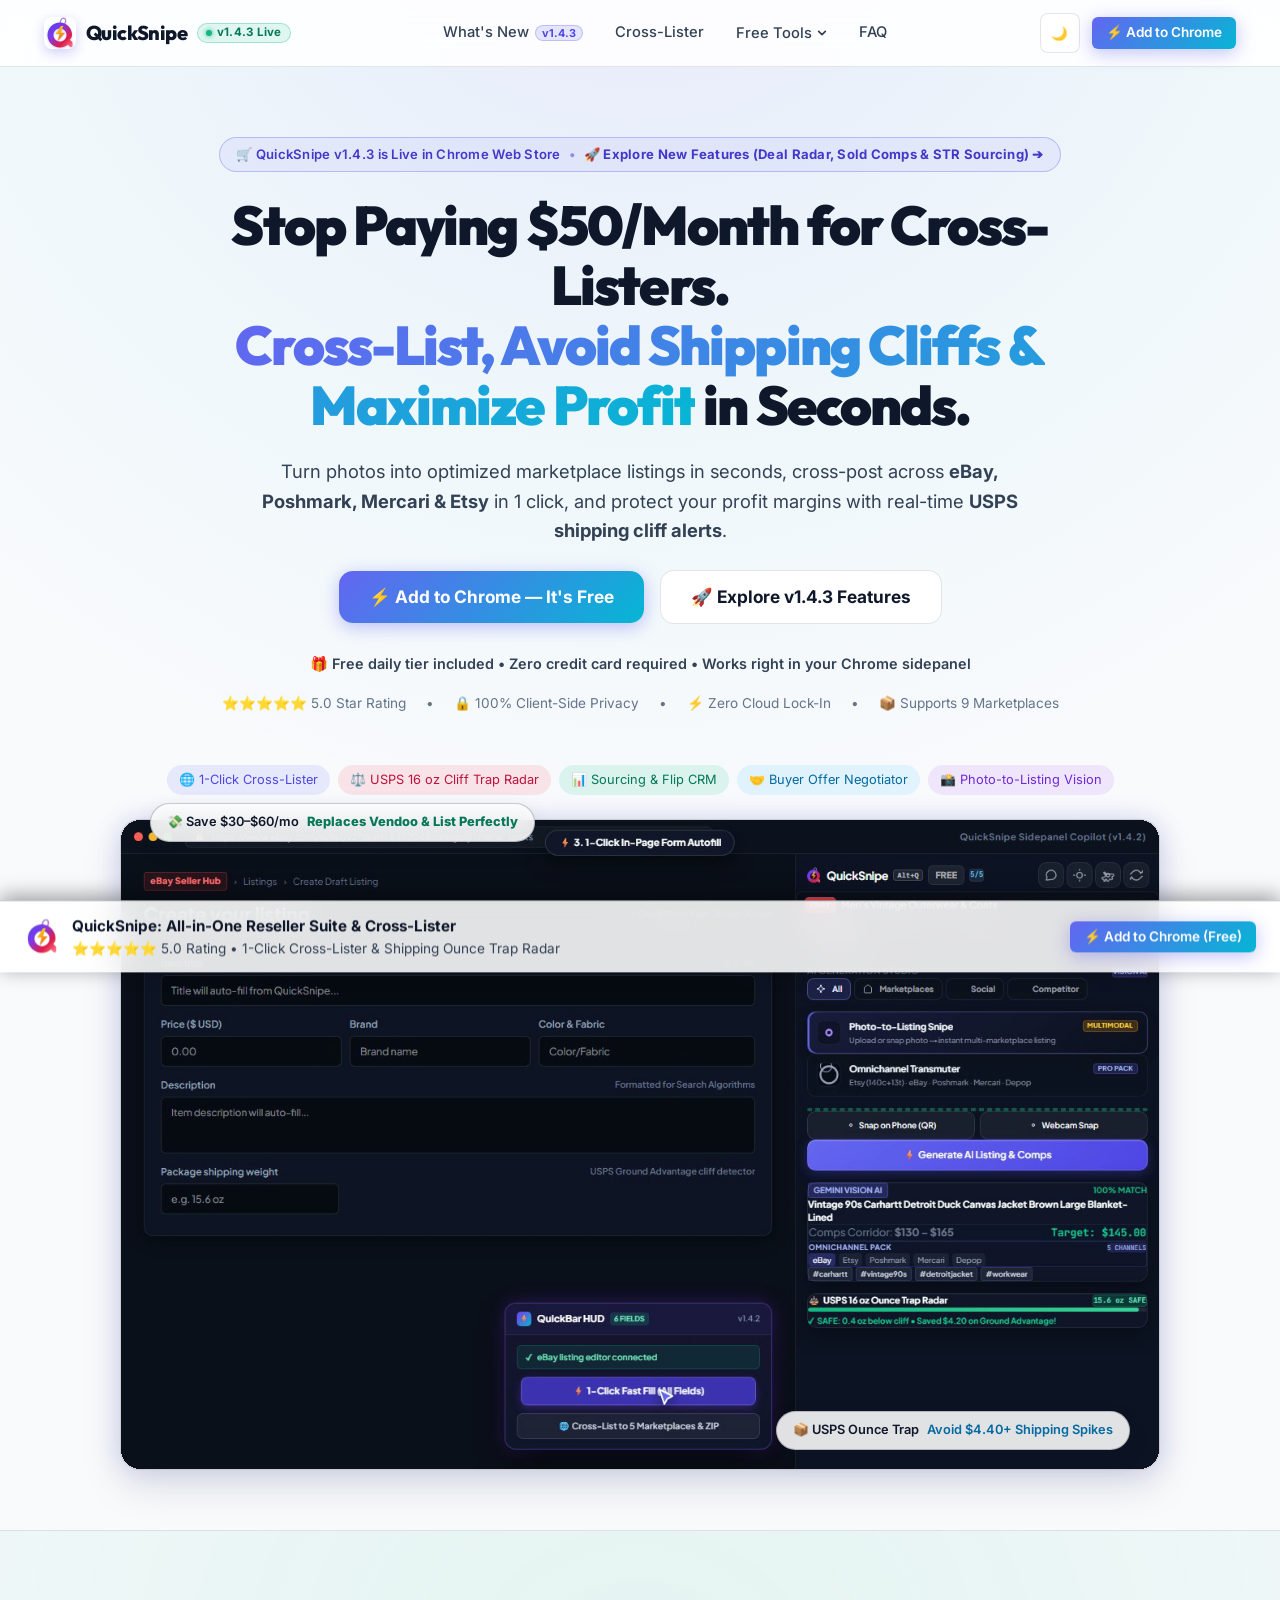
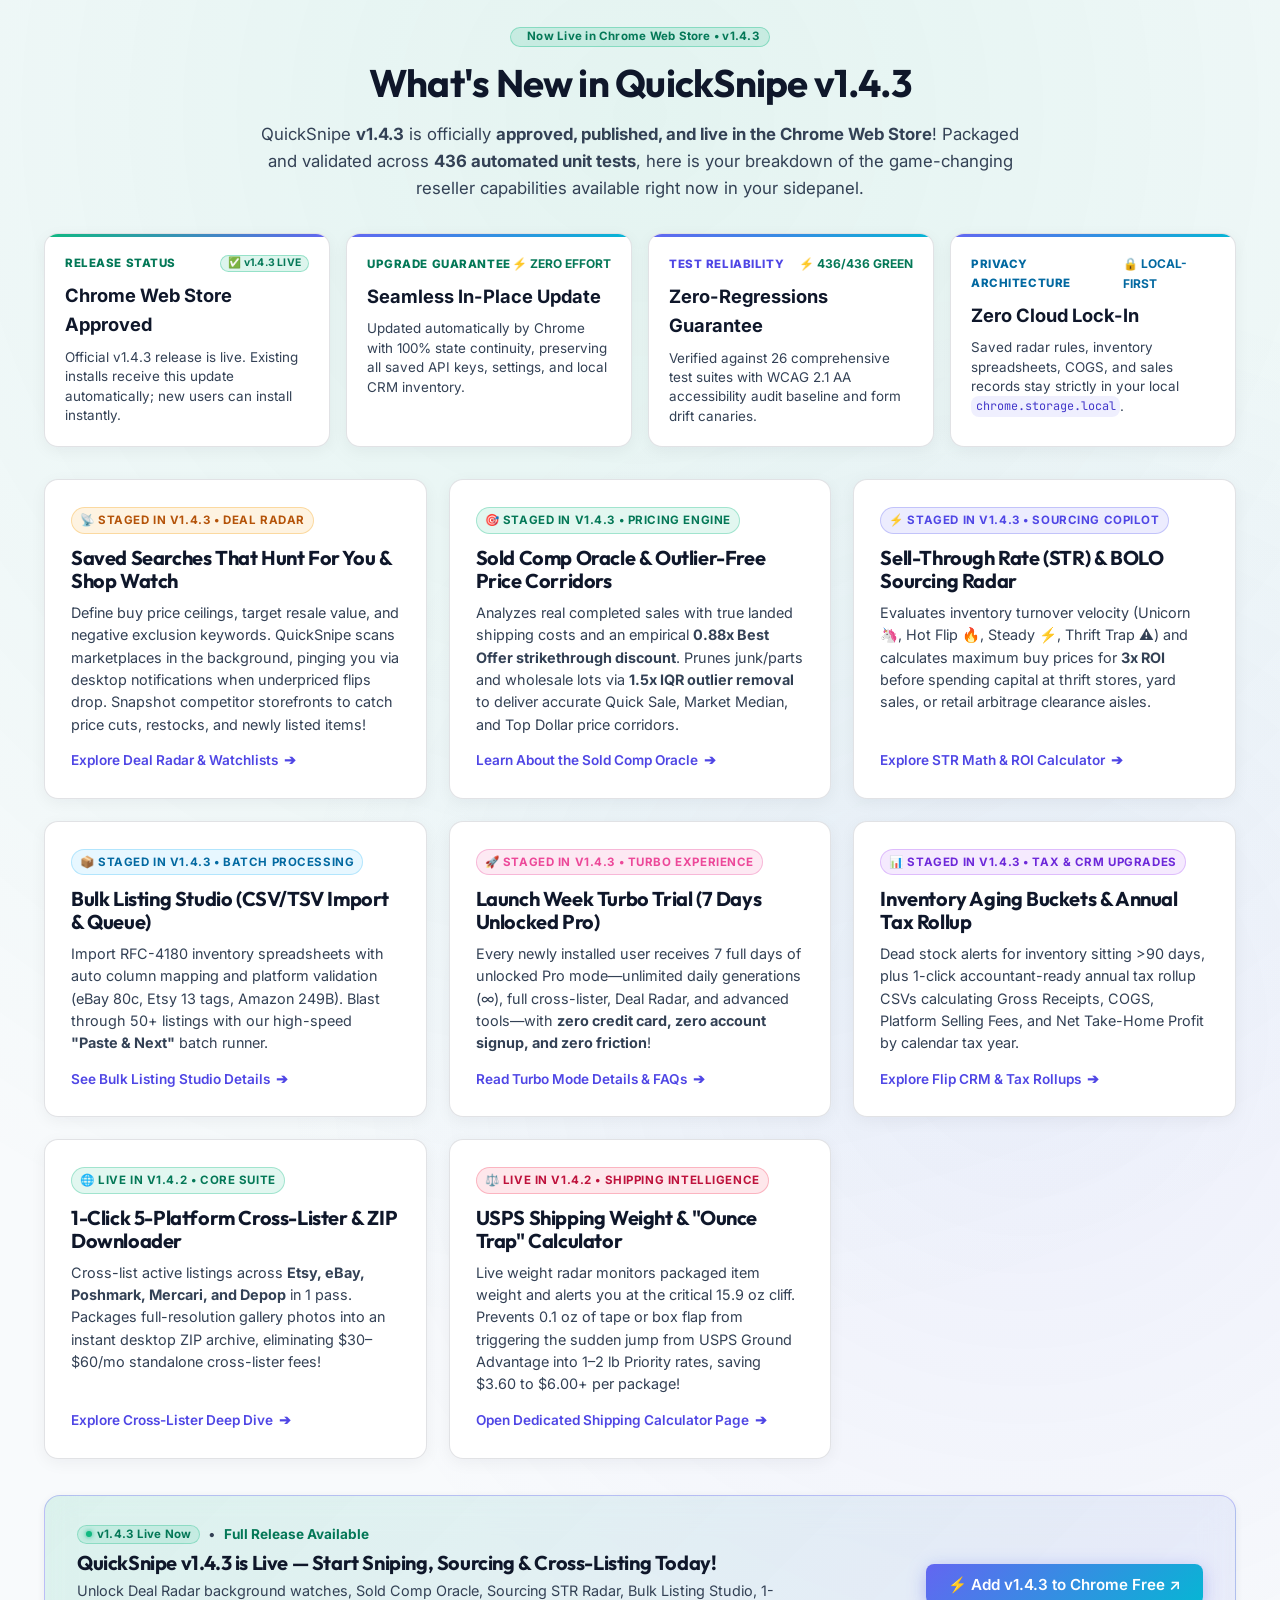
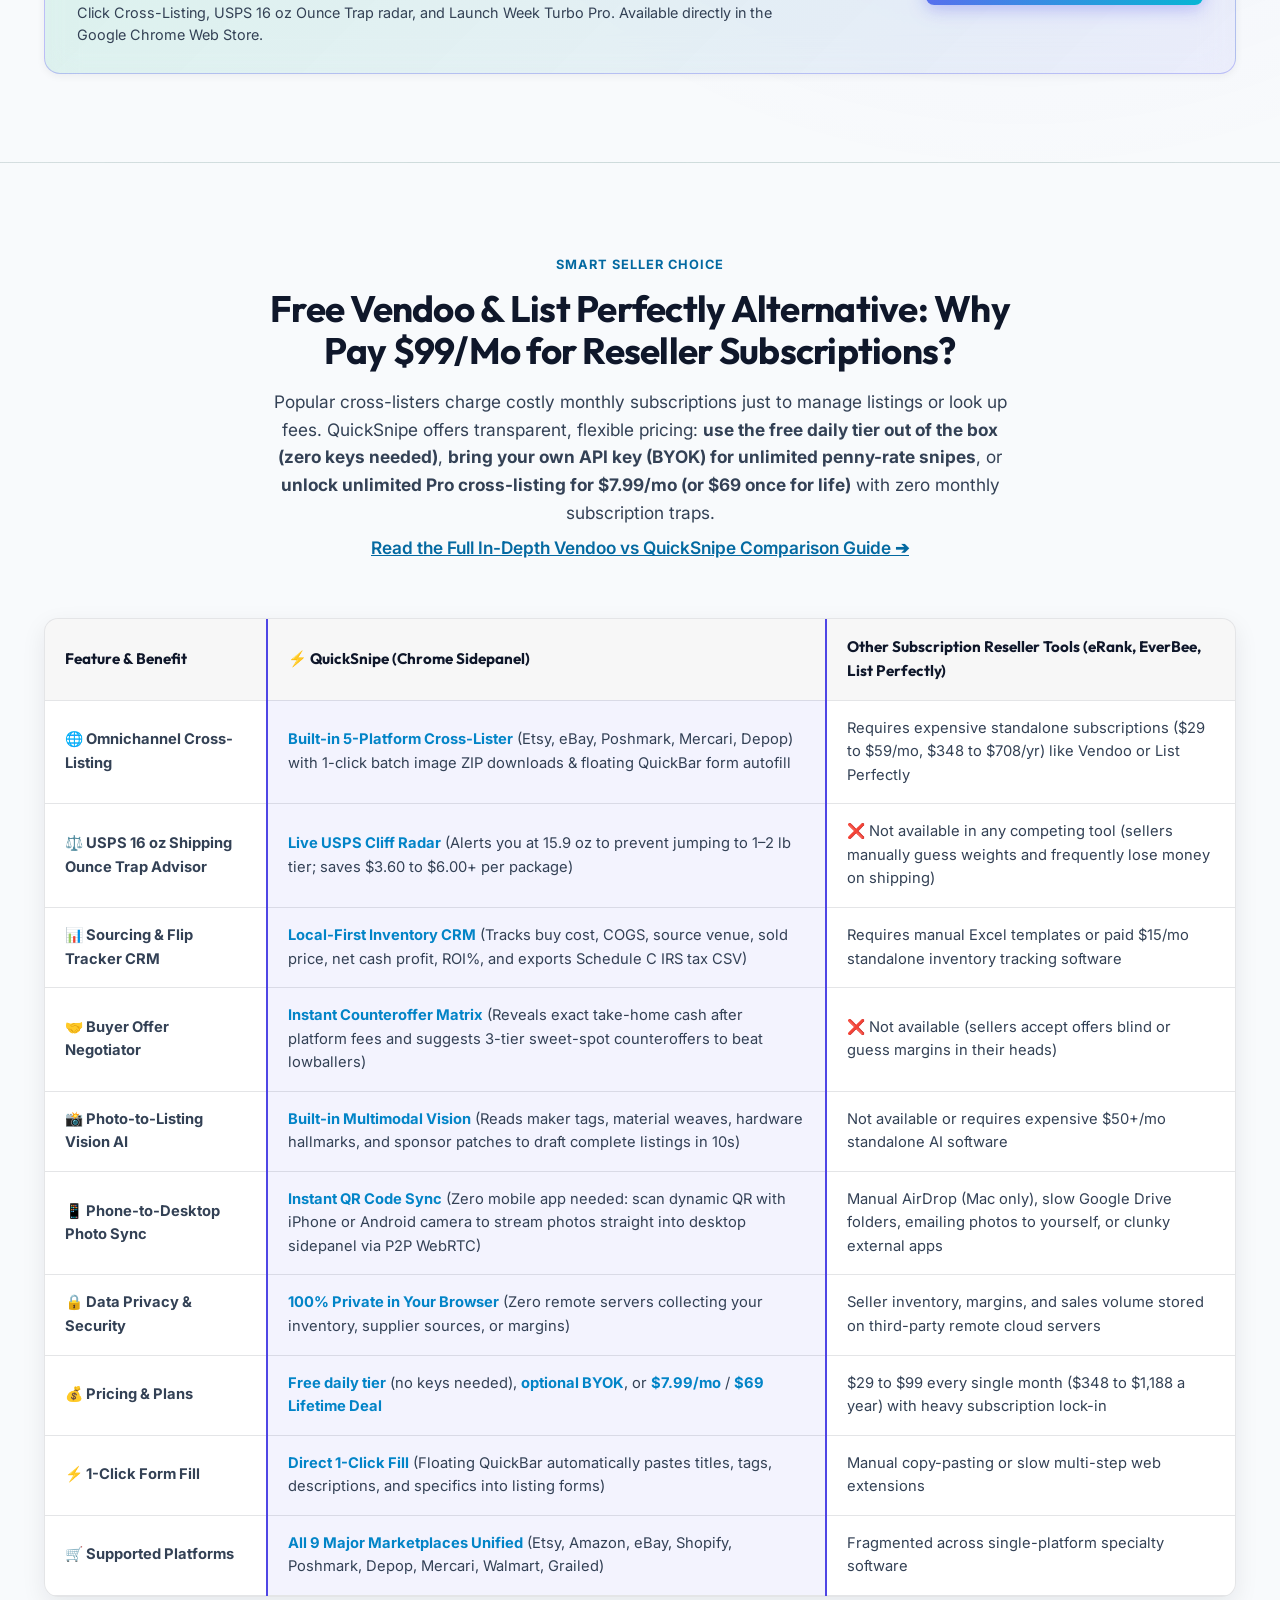
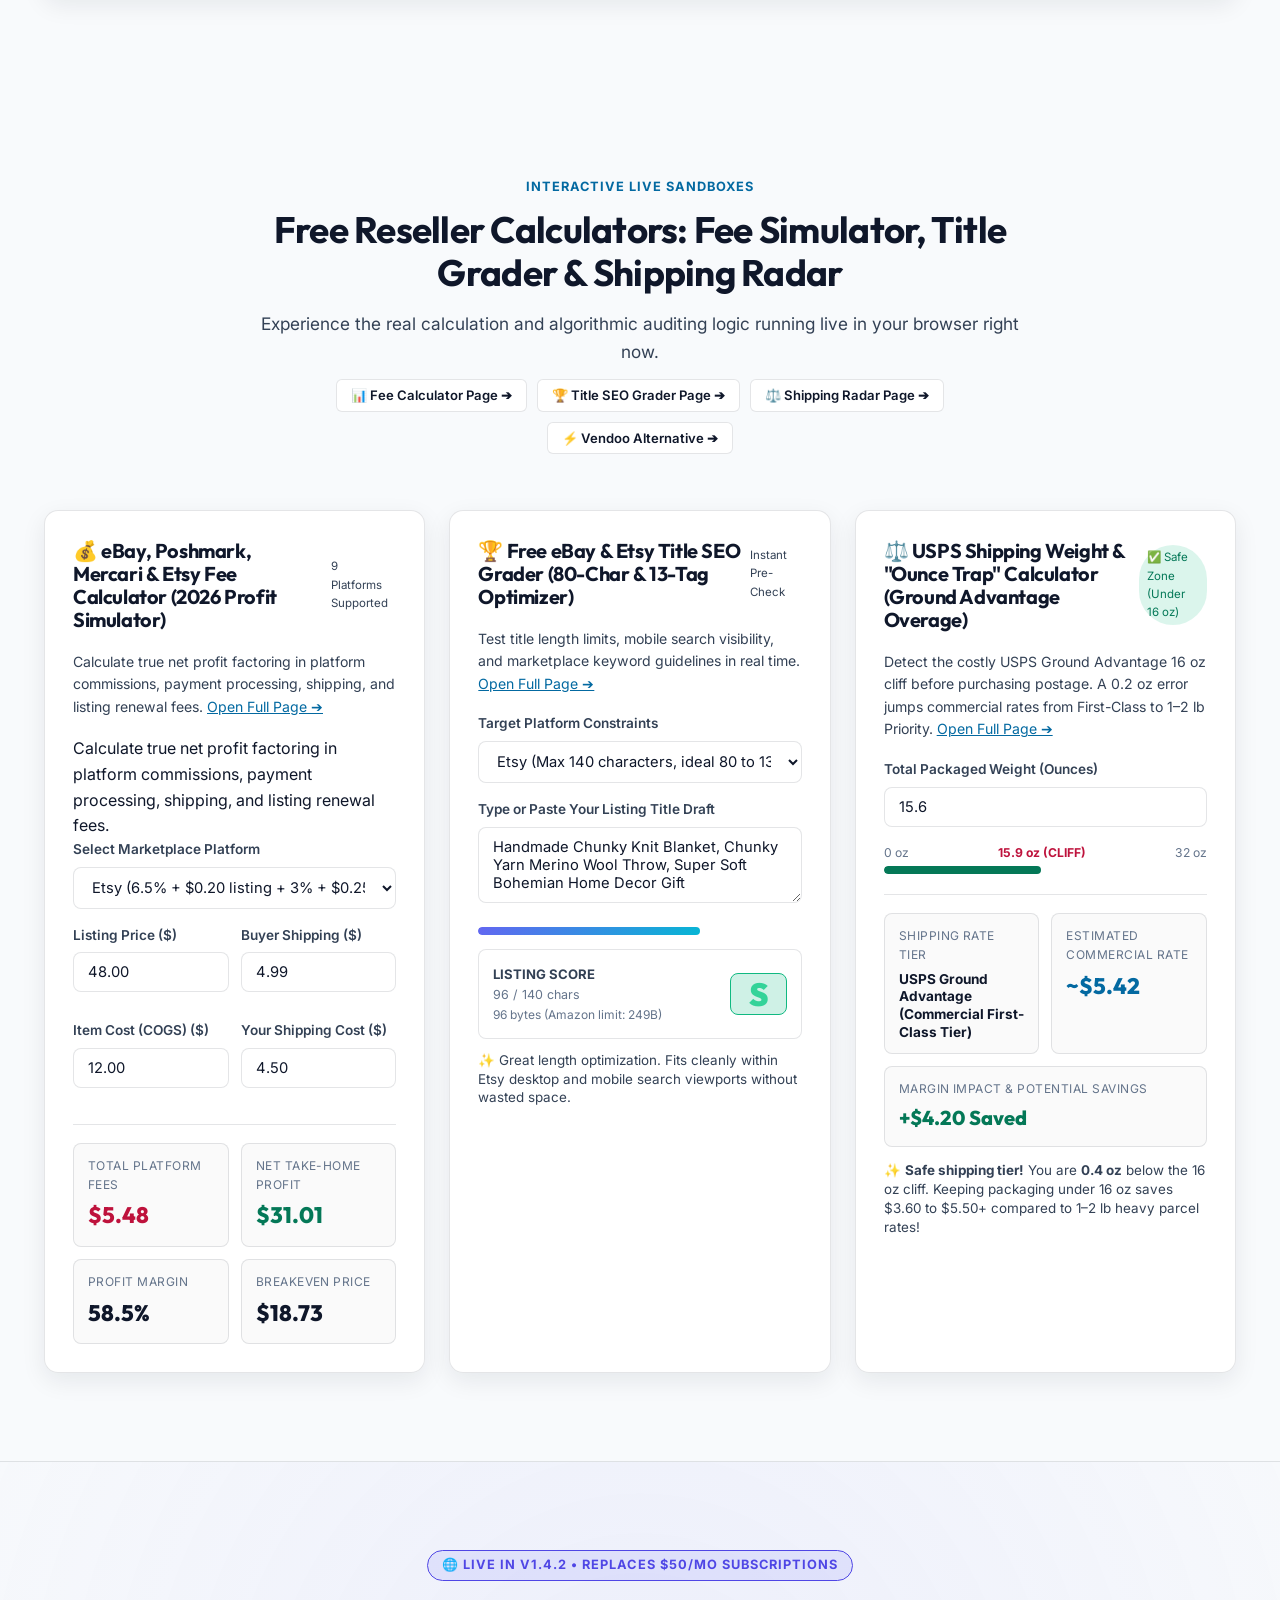
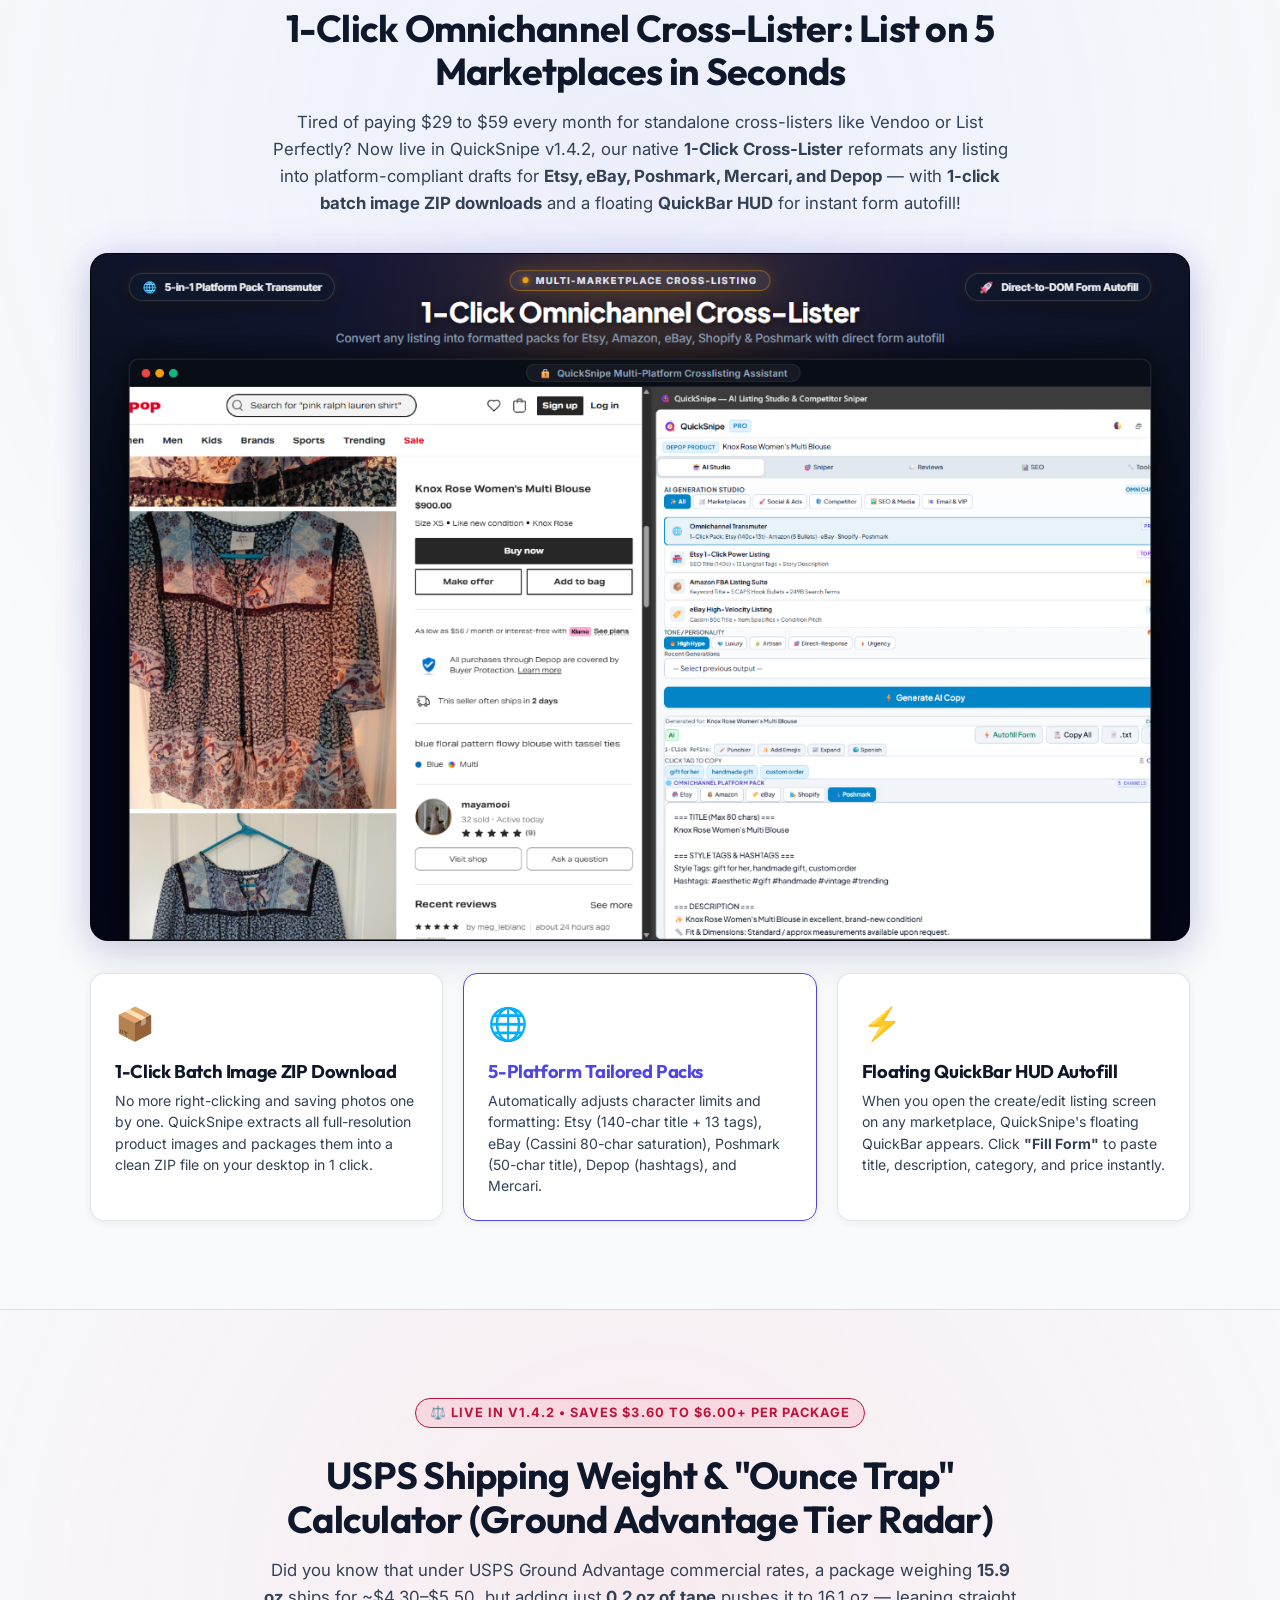
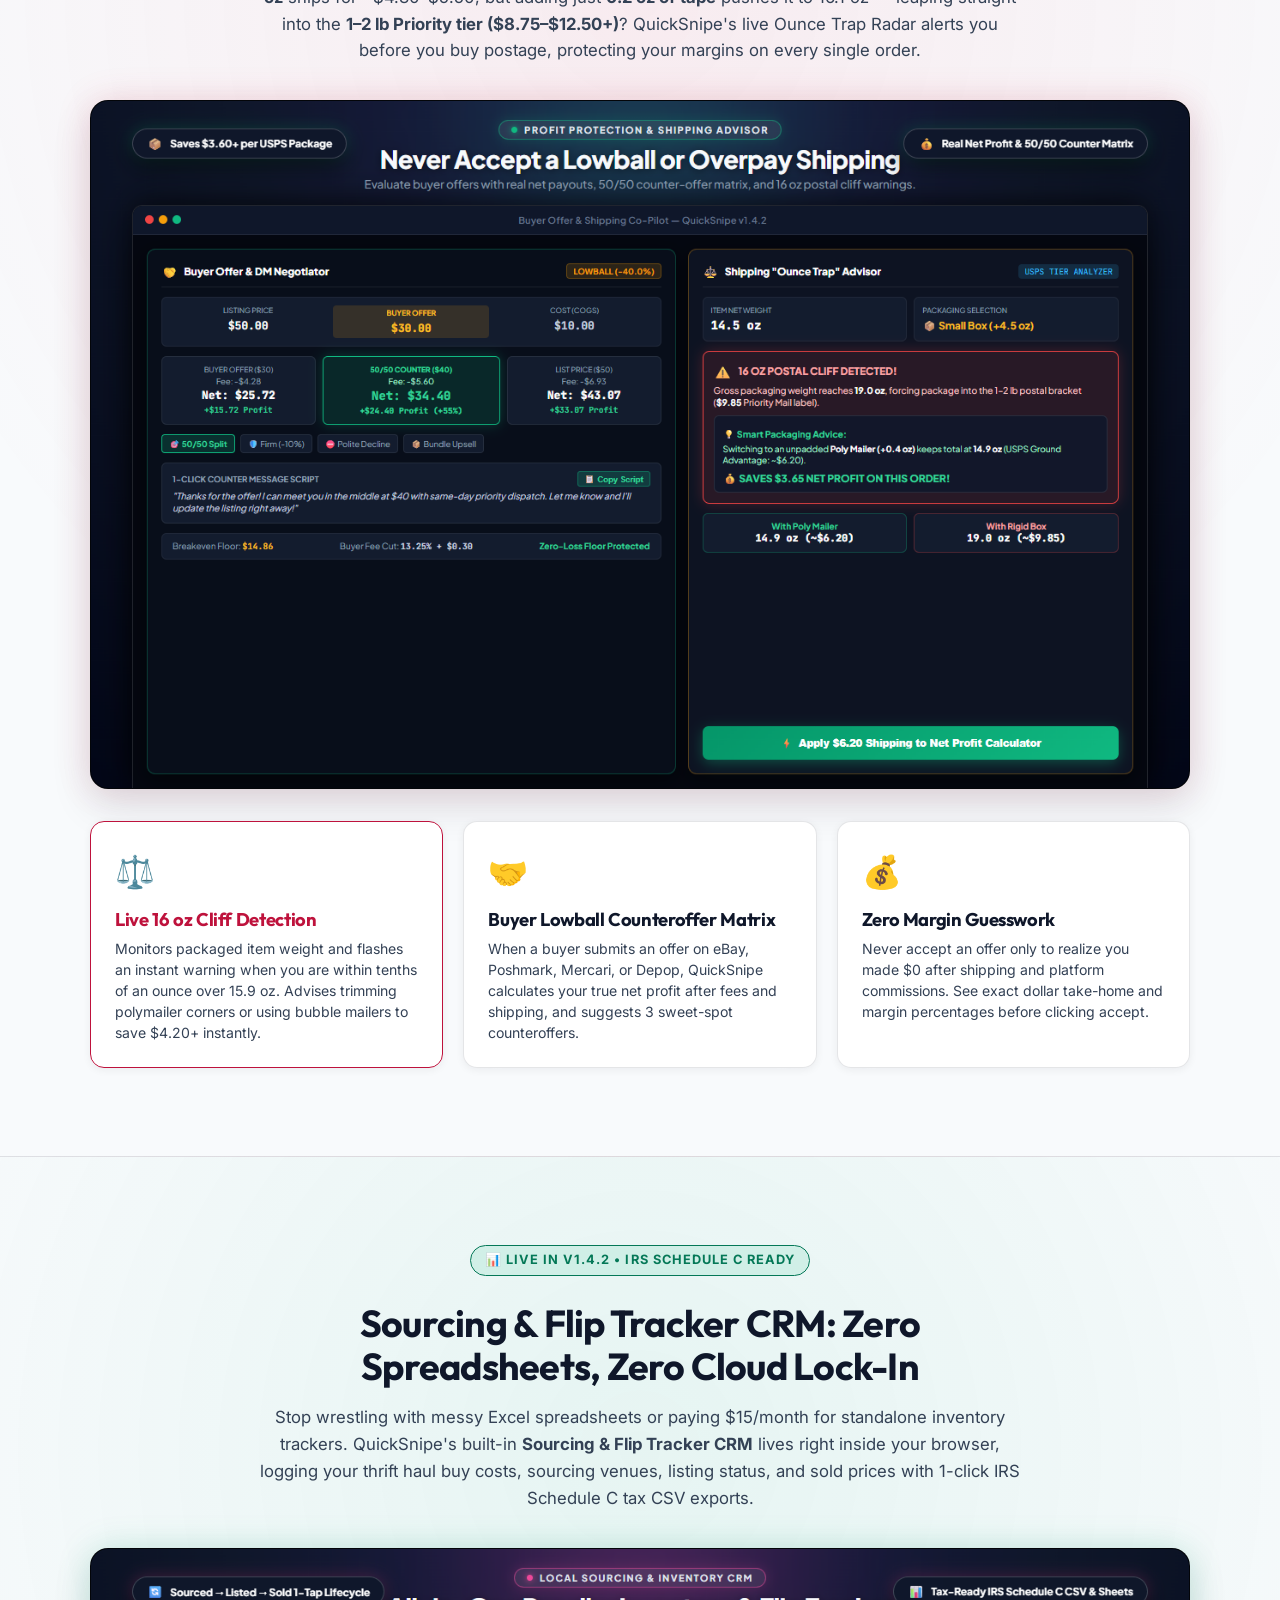
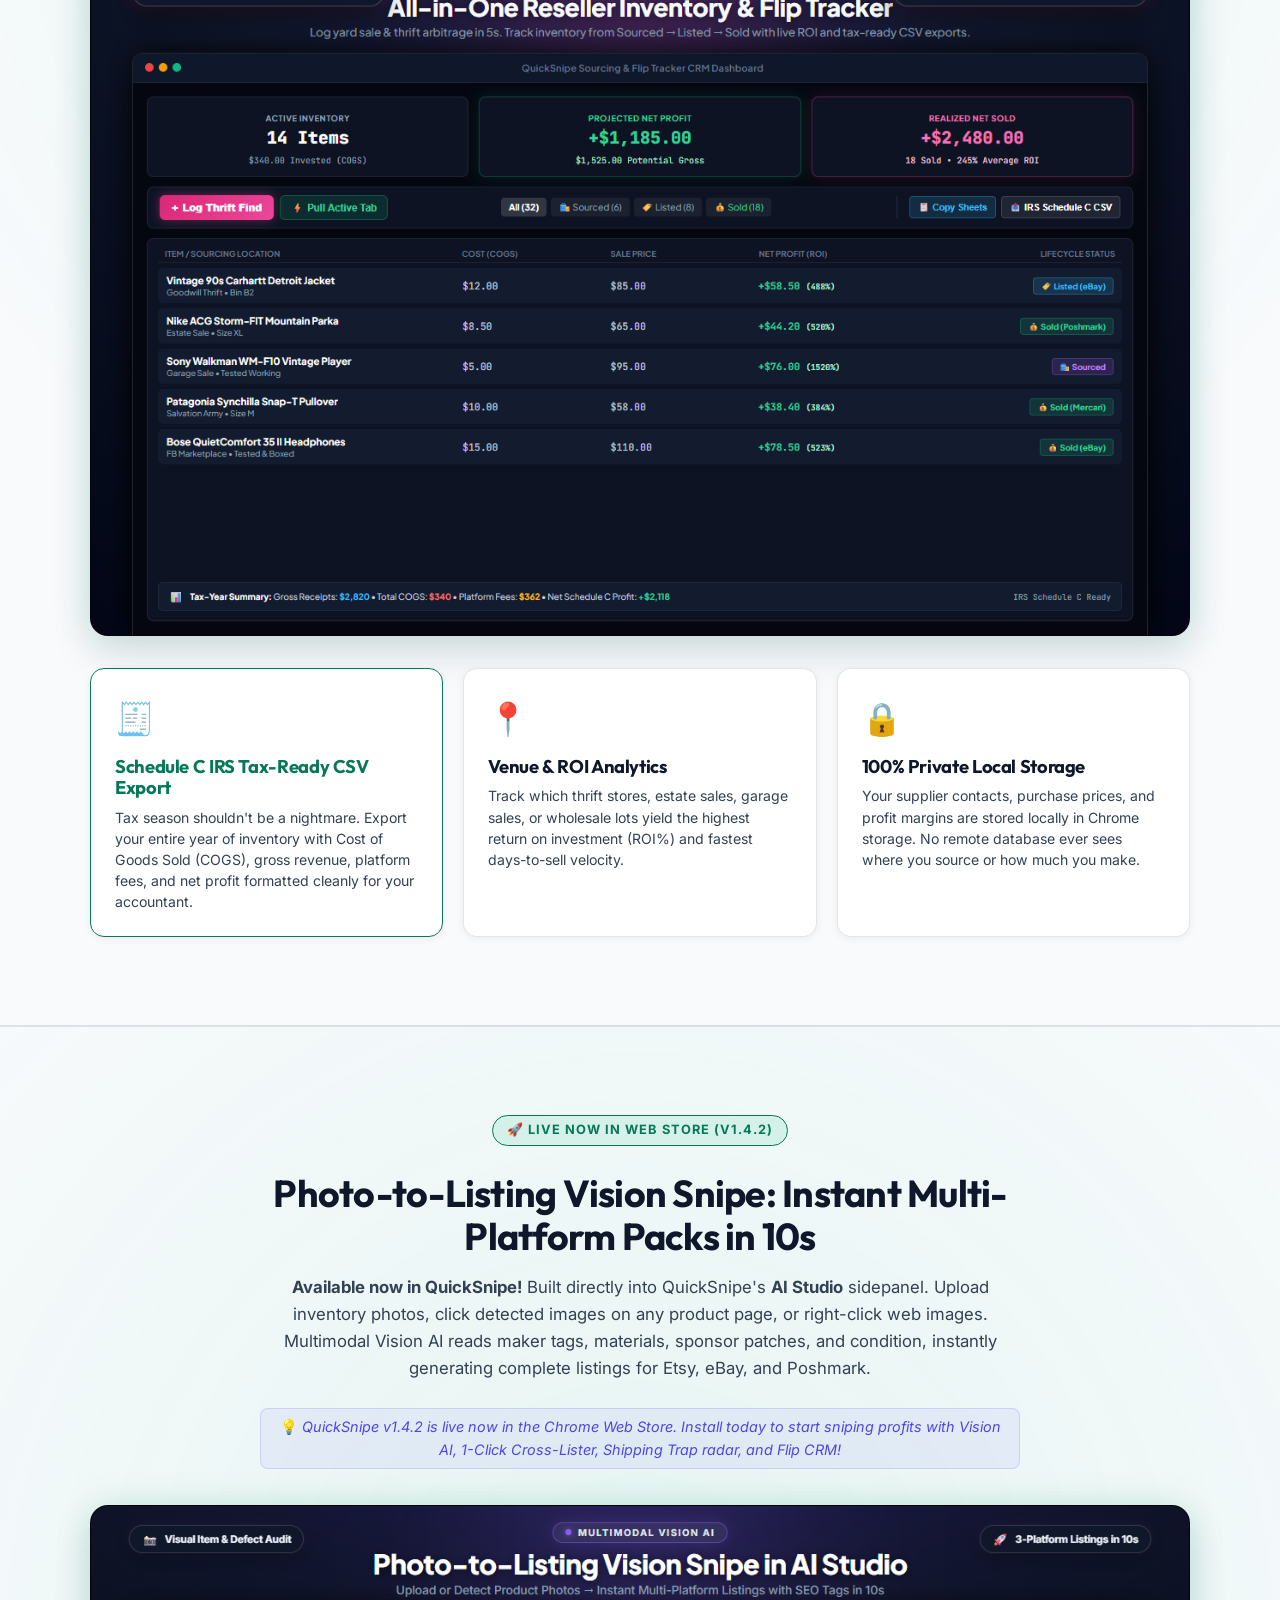
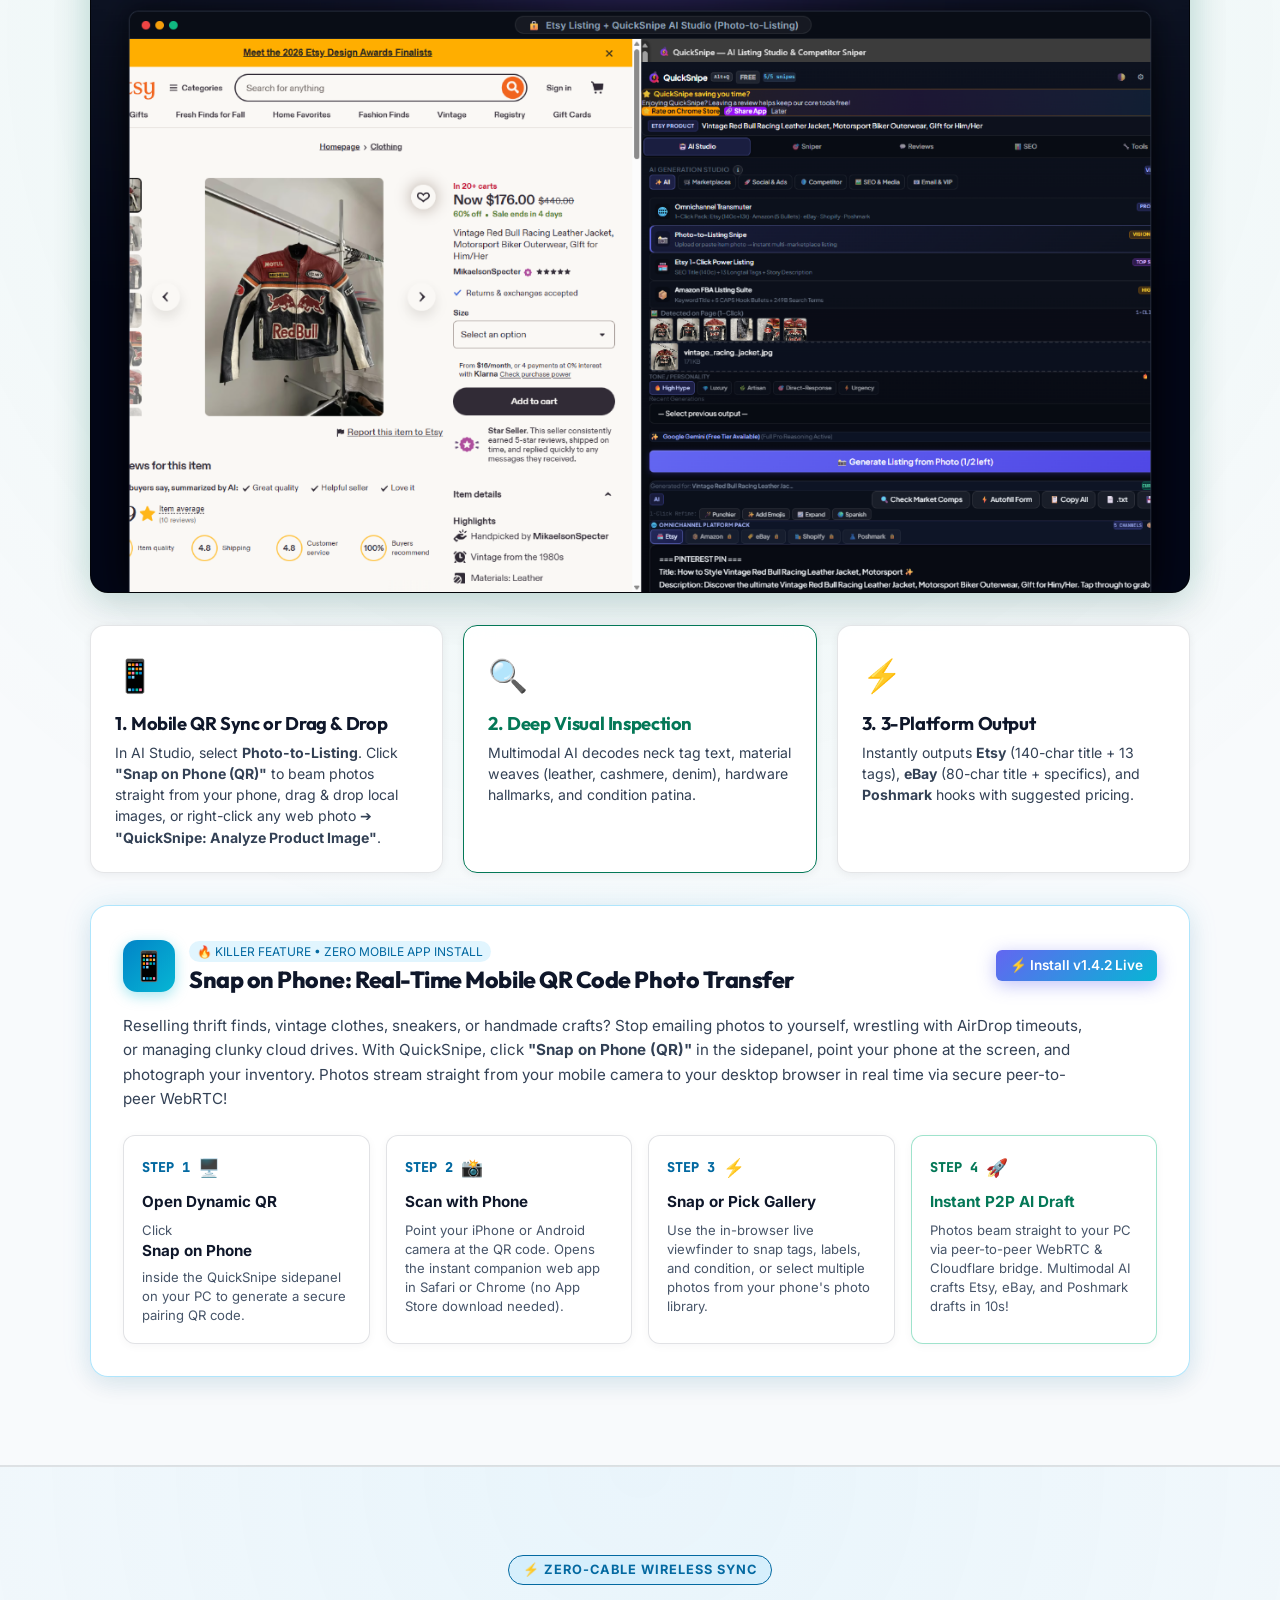
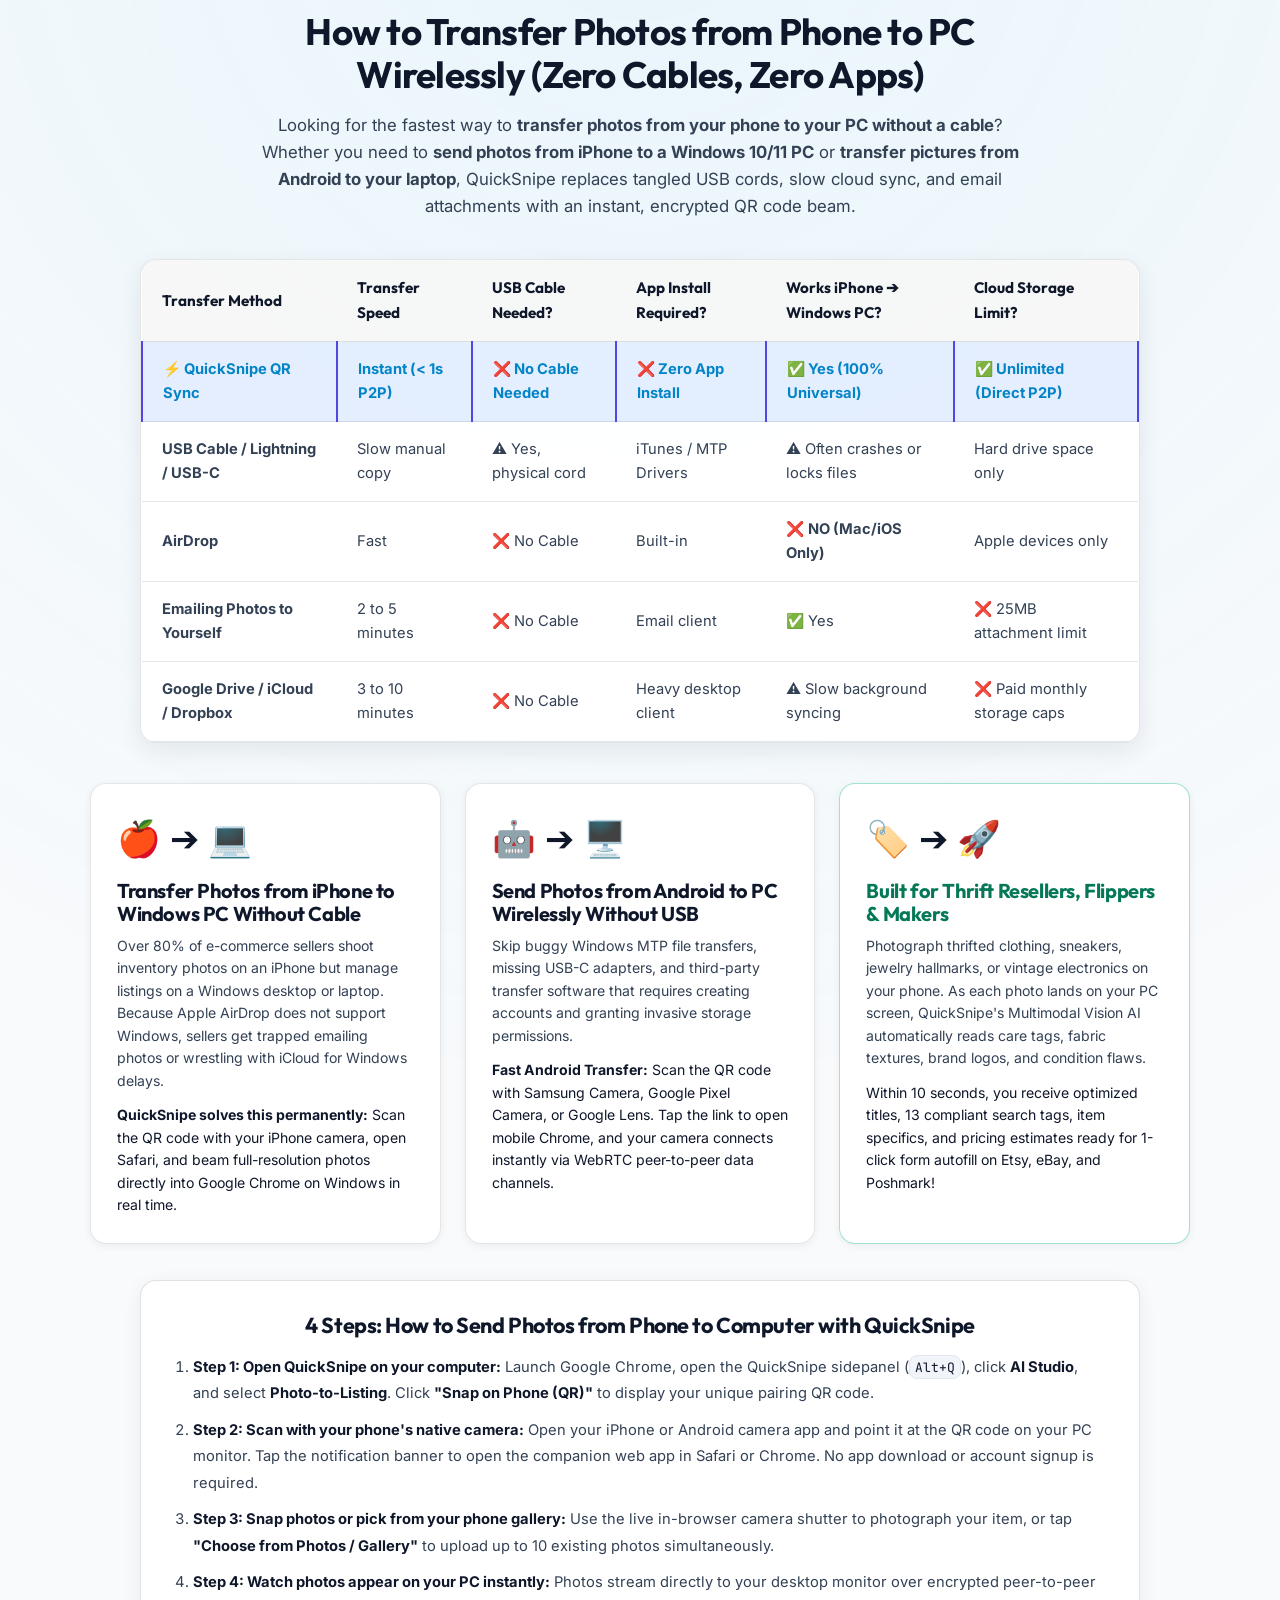
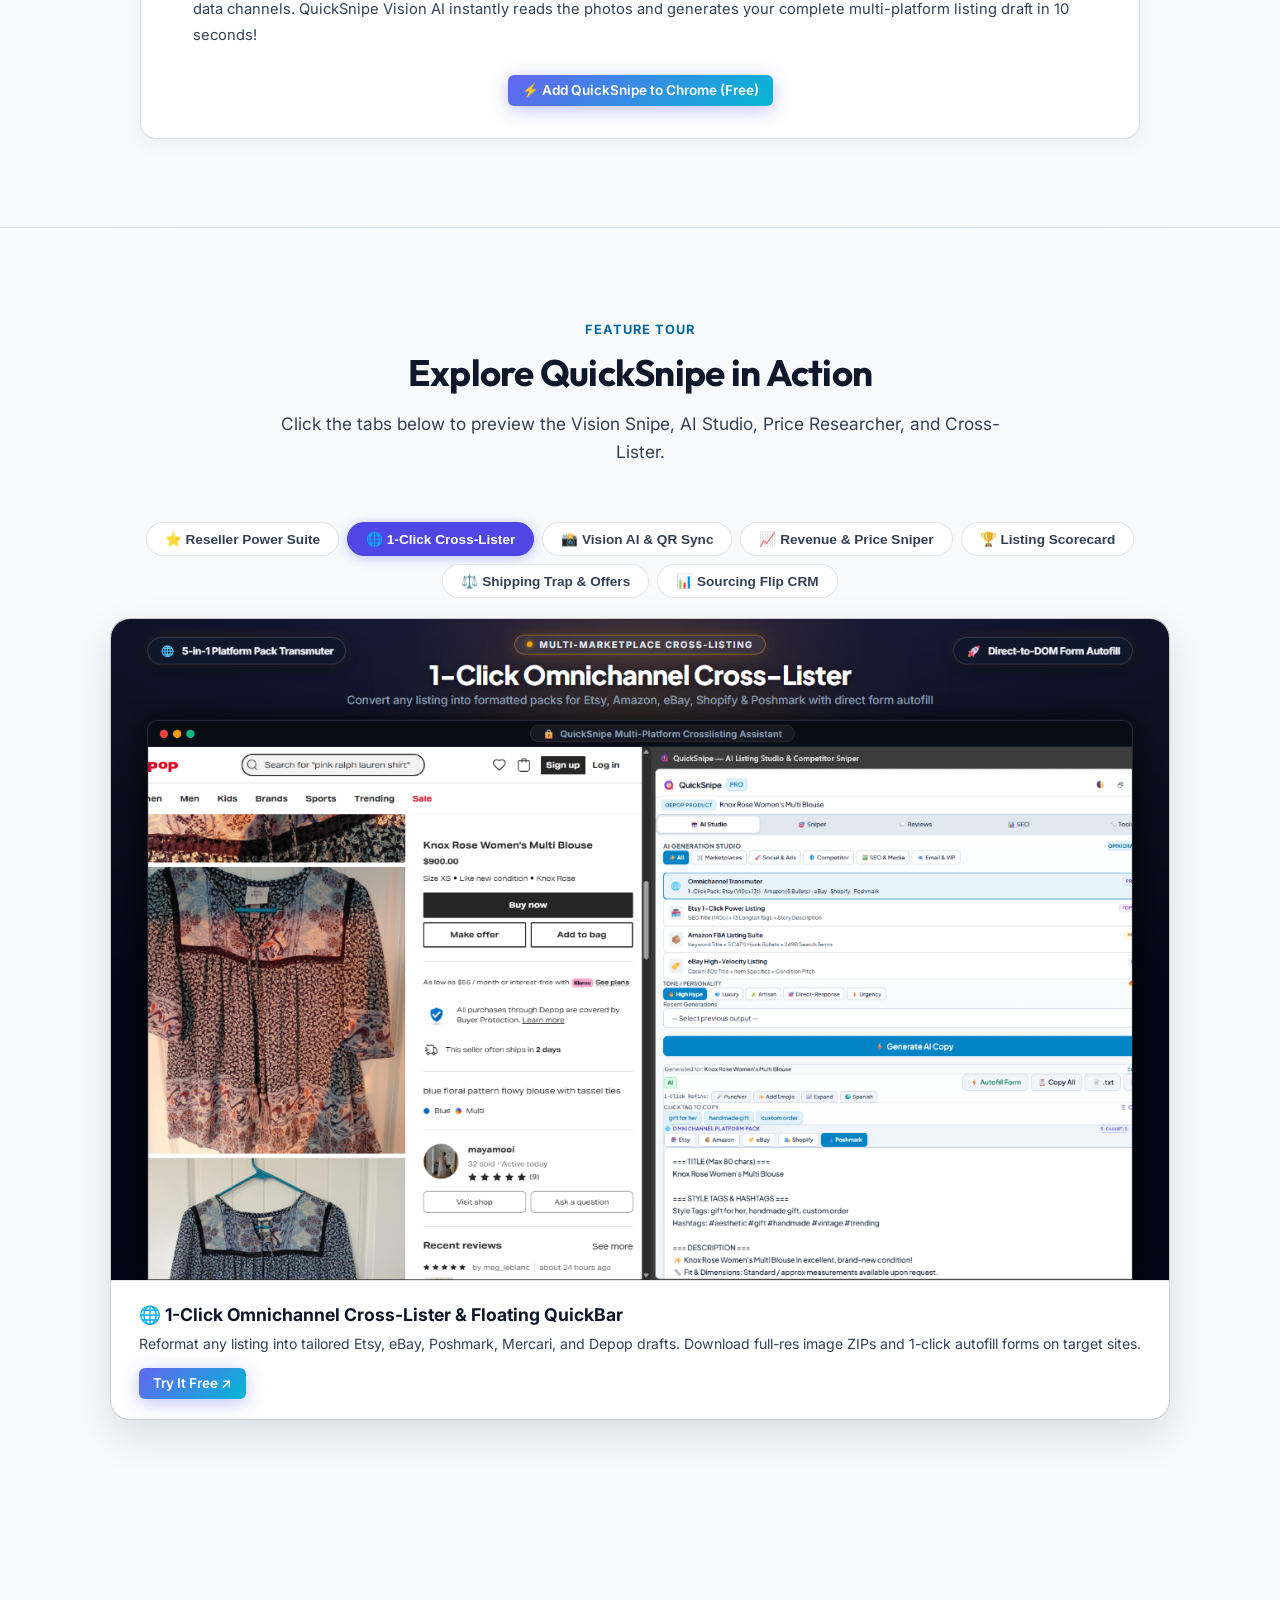
==== commit cf1b06ee: "chore(release): mark v1.4.3 live post-CWS approval" ====
--- a/docs/index.html
+++ b/docs/index.html
@@ -66,7 +66,7 @@
       {
         "@type": "SoftwareApplication",
         "name": "QuickSnipe",
-        "softwareVersion": "1.4.2",
+        "softwareVersion": "1.4.3",
         "applicationCategory": "BusinessApplication",
         "operatingSystem": "Google Chrome, Chromium, Brave, Edge, Opera",
         "browserRequirements": "Requires Google Chrome 116 or higher",
@@ -274,7 +274,7 @@
           <img src="assets/icon.png" alt="QuickSnipe Icon" class="brand-icon" width="32" height="32">
           <span class="brand-title">QuickSnipe</span>
         </a>
-        <span class="badge-version"><span class="status-dot" aria-hidden="true"></span>v1.4.2 Live • v1.4.3 Staged</span>
+        <span class="badge-version"><span class="status-dot" aria-hidden="true"></span>v1.4.3 Live</span>
       </div>
 
       <nav aria-label="Main Navigation">
@@ -399,9 +399,9 @@
   <section class="hero" id="main-content">
     <div class="container">
       <div class="hero-pill">
-        <span>🛒 QuickSnipe v1.4.2 Live in Web Store</span>
+        <span>🛒 QuickSnipe v1.4.3 is Live in Chrome Web Store</span>
         <span style="opacity: 0.5;">•</span>
-        <a href="#v143-features" style="color: inherit; text-decoration: none; font-weight: 700;">🚀 Sneak Peek: v1.4.3 Deal Radar &amp; Sold Comp Oracle Staged ➔</a>
+        <a href="#v143-features" style="color: inherit; text-decoration: none; font-weight: 700;">🚀 Explore New Features (Deal Radar, Sold Comps &amp; STR Sourcing) ➔</a>
       </div>
 
       <h1 class="hero-title">
@@ -468,47 +468,47 @@
     </div>
   </section>
 
-  <!-- RELEASE SPOTLIGHT: v1.4.3 Staged & v1.4.2 Live in Chrome Web Store -->
+  <!-- RELEASE SPOTLIGHT: v1.4.3 Live in Chrome Web Store -->
   <section id="v143-features" class="section-padding" style="background: radial-gradient(circle at 50% 10%, rgba(16, 185, 129, 0.09), transparent 70%), radial-gradient(circle at 80% 60%, rgba(99, 102, 241, 0.08), transparent 50%), rgba(255, 255, 255, 0.012); border-top: 1px solid var(--border-subtle); border-bottom: 1px solid var(--border-subtle); position: relative;">
     <a id="v142-features" style="position: absolute; top: -80px; visibility: hidden;"></a>
     <a id="upcoming-v143" style="position: absolute; top: -80px; visibility: hidden;"></a>
     <a id="upcoming-v142" style="position: absolute; top: -80px; visibility: hidden;"></a>
     <div class="container">
       <div class="section-header" style="text-align: center; margin-bottom: 32px;">
-        <span class="badge-live" style="background: rgba(245, 158, 11, 0.15); border-color: rgba(245, 158, 11, 0.4); color: var(--accent-amber);">
-          <span class="status-dot" style="background: var(--accent-amber);"></span>
-          🚀 Upcoming Release: QuickSnipe v1.4.3 Staged • v1.4.2 Live Now
+        <span class="badge-live">
+          <span class="status-dot"></span>
+          Now Live in Chrome Web Store • v1.4.3
         </span>
         <h2 class="section-title" style="margin-top: 14px; font-size: 2.4rem;">
-          What's Coming in QuickSnipe v1.4.3
+          What's New in QuickSnipe v1.4.3
         </h2>
         <p class="section-desc" style="max-width: 860px; margin: 0 auto; font-size: 1.05rem;">
-          QuickSnipe <strong>v1.4.2</strong> is currently <strong>approved and live in the Chrome Web Store</strong>.  
-          Our next major evolution, <strong>v1.4.3</strong>, is fully packaged and validated across <strong>436 automated unit tests</strong>! Here is your preview of the upcoming powerhouse tools designed to supercharge your reselling business.
+          QuickSnipe <strong>v1.4.3</strong> is officially <strong>approved, published, and live in the Chrome Web Store</strong>!  
+          Packaged and validated across <strong>436 automated unit tests</strong>, here is your breakdown of the game-changing reseller capabilities available right now in your sidepanel.
         </p>
       </div>
 
       <!-- Release Status & Highlights Tracker -->
       <div style="display: grid; grid-template-columns: repeat(auto-fit, minmax(240px, 1fr)); gap: 16px; margin-bottom: 32px;">
-        <div class="upcoming-stage-card stage-live" style="border-color: rgba(245, 158, 11, 0.35);">
+        <div class="upcoming-stage-card stage-live">
           <div style="display: flex; align-items: center; justify-content: space-between;">
-            <span style="font-size: 0.72rem; text-transform: uppercase; font-weight: 800; color: var(--accent-amber); letter-spacing: 0.05em;">UPCOMING RELEASE</span>
-            <span class="badge-live" style="font-size: 0.65rem; padding: 2px 7px; background: rgba(245, 158, 11, 0.2); color: var(--accent-amber); border-color: rgba(245, 158, 11, 0.4);">🚀 v1.4.3 STAGED</span>
-          </div>
-          <strong style="color: var(--text-main); font-size: 1.15rem;">Automated Reseller Engine</strong>
+            <span style="font-size: 0.72rem; text-transform: uppercase; font-weight: 800; color: var(--accent-emerald); letter-spacing: 0.05em;">RELEASE STATUS</span>
+            <span class="badge-live" style="font-size: 0.65rem; padding: 2px 7px;">✅ v1.4.3 LIVE</span>
+          </div>
+          <strong style="color: var(--text-main); font-size: 1.15rem;">Chrome Web Store Approved</strong>
           <p style="font-size: 0.84rem; color: var(--text-muted); margin: 0; line-height: 1.45;">
-            Deal Radar background watchlist, Sold Comp Oracle, Sourcing STR Radar, Bulk Studio CSV queue, and 7-day Launch Week Turbo mode.
+            Official v1.4.3 release is live. Existing installs receive this update automatically; new users can install instantly.
           </p>
         </div>
 
         <div class="upcoming-stage-card">
           <div style="display: flex; align-items: center; justify-content: space-between;">
-            <span style="font-size: 0.72rem; text-transform: uppercase; font-weight: 800; color: var(--accent-emerald); letter-spacing: 0.05em;">CURRENT WEB STORE</span>
-            <span class="badge-live" style="font-size: 0.65rem; padding: 2px 7px;">✅ v1.4.2 LIVE</span>
-          </div>
-          <strong style="color: var(--text-main); font-size: 1.15rem;">Active in Web Store Now</strong>
+            <span style="font-size: 0.72rem; text-transform: uppercase; font-weight: 800; color: var(--accent-emerald); letter-spacing: 0.05em;">UPGRADE GUARANTEE</span>
+            <span style="font-size: 0.75rem; color: var(--accent-emerald); font-weight: 700;">⚡ ZERO EFFORT</span>
+          </div>
+          <strong style="color: var(--text-main); font-size: 1.15rem;">Seamless In-Place Update</strong>
           <p style="font-size: 0.84rem; color: var(--text-muted); margin: 0; line-height: 1.45;">
-            Current approved production release featuring 1-Click Cross-Lister, USPS 16 oz Ounce Trap, Offer Negotiator, and Flip CRM.
+            Updated automatically by Chrome with 100% state continuity, preserving all saved API keys, settings, and local CRM inventory.
           </p>
         </div>
 
@@ -690,25 +690,25 @@
         </div>
       </div>
 
-      <!-- Action Banner: Install Live v1.4.2 Now -->
+      <!-- Action Banner: Install Live v1.4.3 Now -->
       <div class="glass-card" style="margin-top: 36px; padding: 28px 32px; border-radius: 16px; border: 1px solid var(--border-glow); background: linear-gradient(135deg, rgba(16, 185, 129, 0.12) 0%, rgba(99, 102, 241, 0.08) 100%); display: flex; align-items: center; justify-content: space-between; flex-wrap: wrap; gap: 20px;">
         <div style="max-width: 720px;">
           <div style="display: flex; align-items: center; gap: 8px; margin-bottom: 6px;">
-            <span class="badge-version"><span class="status-dot"></span>v1.4.2 Live • v1.4.3 Upcoming</span>
+            <span class="badge-version"><span class="status-dot"></span>v1.4.3 Live Now</span>
             <span style="font-size: 0.85rem; color: var(--text-muted);">•</span>
-            <span style="font-size: 0.85rem; color: var(--accent-emerald); font-weight: 700;">Automatic Upgrade for All Users</span>
+            <span style="font-size: 0.85rem; color: var(--accent-emerald); font-weight: 700;">Full Release Available</span>
           </div>
           <h4 style="font-size: 1.25rem; color: var(--text-main); margin: 0 0 6px;">
-            Install QuickSnipe v1.4.2 Today — Get v1.4.3 Automatically on Release!
+            QuickSnipe v1.4.3 is Live — Start Sniping, Sourcing &amp; Cross-Listing Today!
           </h4>
           <p style="font-size: 0.9rem; color: var(--text-muted); margin: 0; line-height: 1.5;">
-            Install v1.4.2 now from the Chrome Web Store to start cross-listing and dodging shipping traps today. When v1.4.3 ships, Chrome will update your sidepanel automatically with 100% data preservation!
+            Unlock Deal Radar background watches, Sold Comp Oracle, Sourcing STR Radar, Bulk Listing Studio, 1-Click Cross-Listing, USPS 16 oz Ounce Trap radar, and Launch Week Turbo Pro. Available directly in the Google Chrome Web Store.
           </p>
         </div>
         <div>
           <a href="https://chromewebstore.google.com/detail/quicksnipe-ai-listing-res/aignalgmmlmnmofabamcdngdopabgkaa"
             target="_blank" rel="noopener noreferrer" class="btn btn-primary btn-md">
-            <span>⚡ Add QuickSnipe to Chrome Free ↗</span>
+            <span>⚡ Add v1.4.3 to Chrome Free ↗</span>
           </a>
         </div>
       </div>
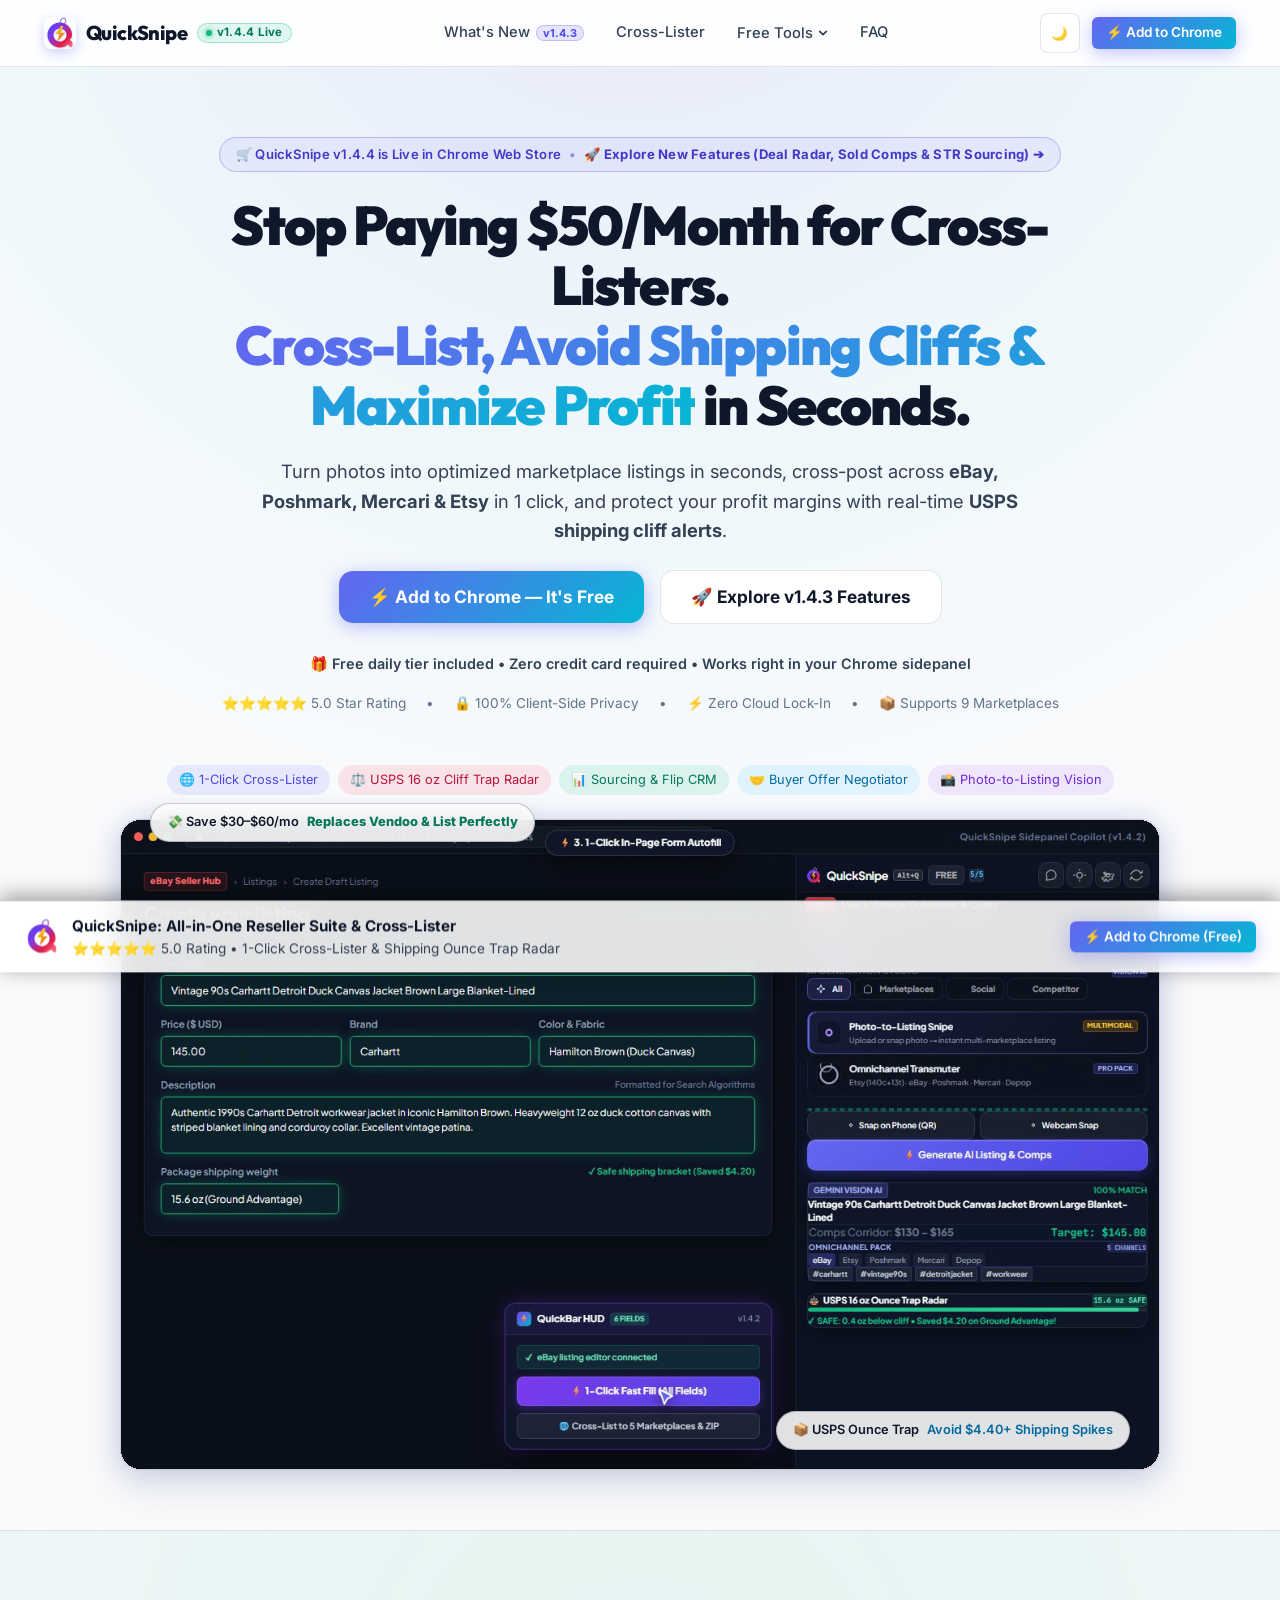
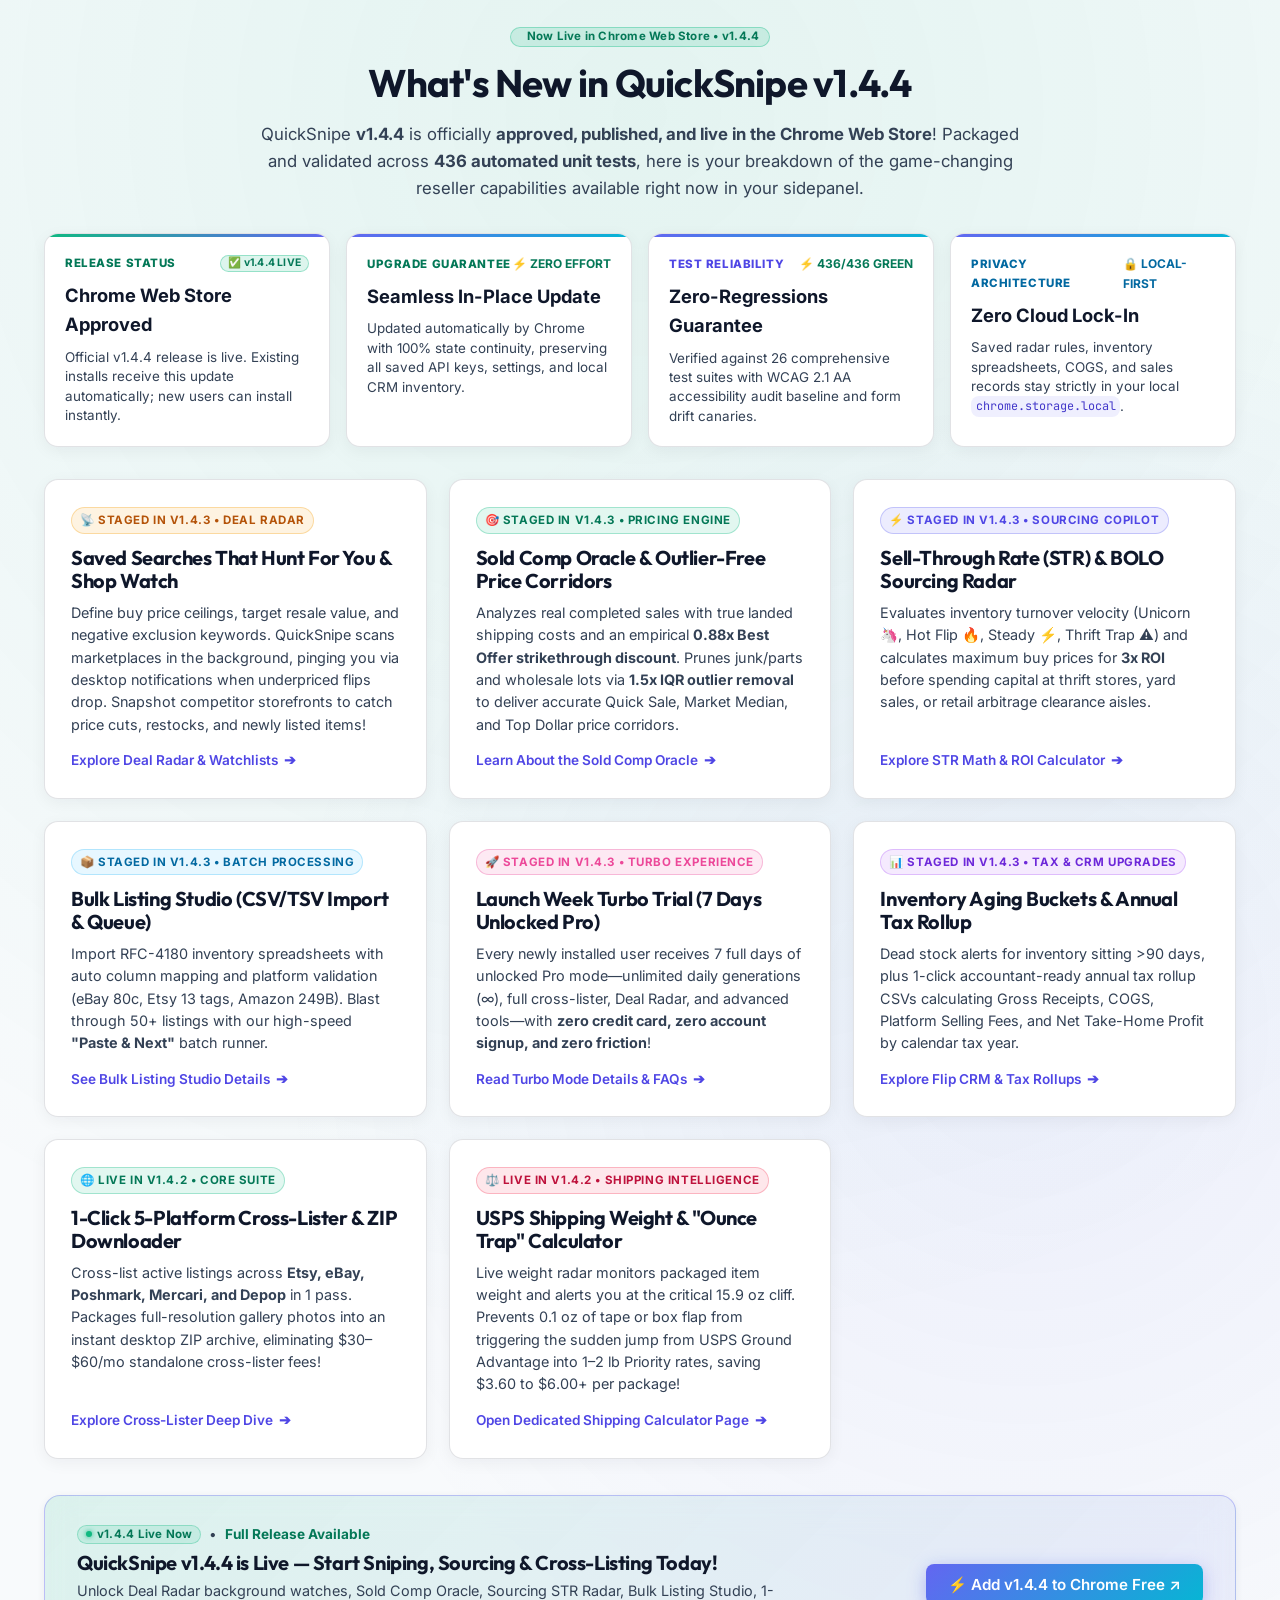
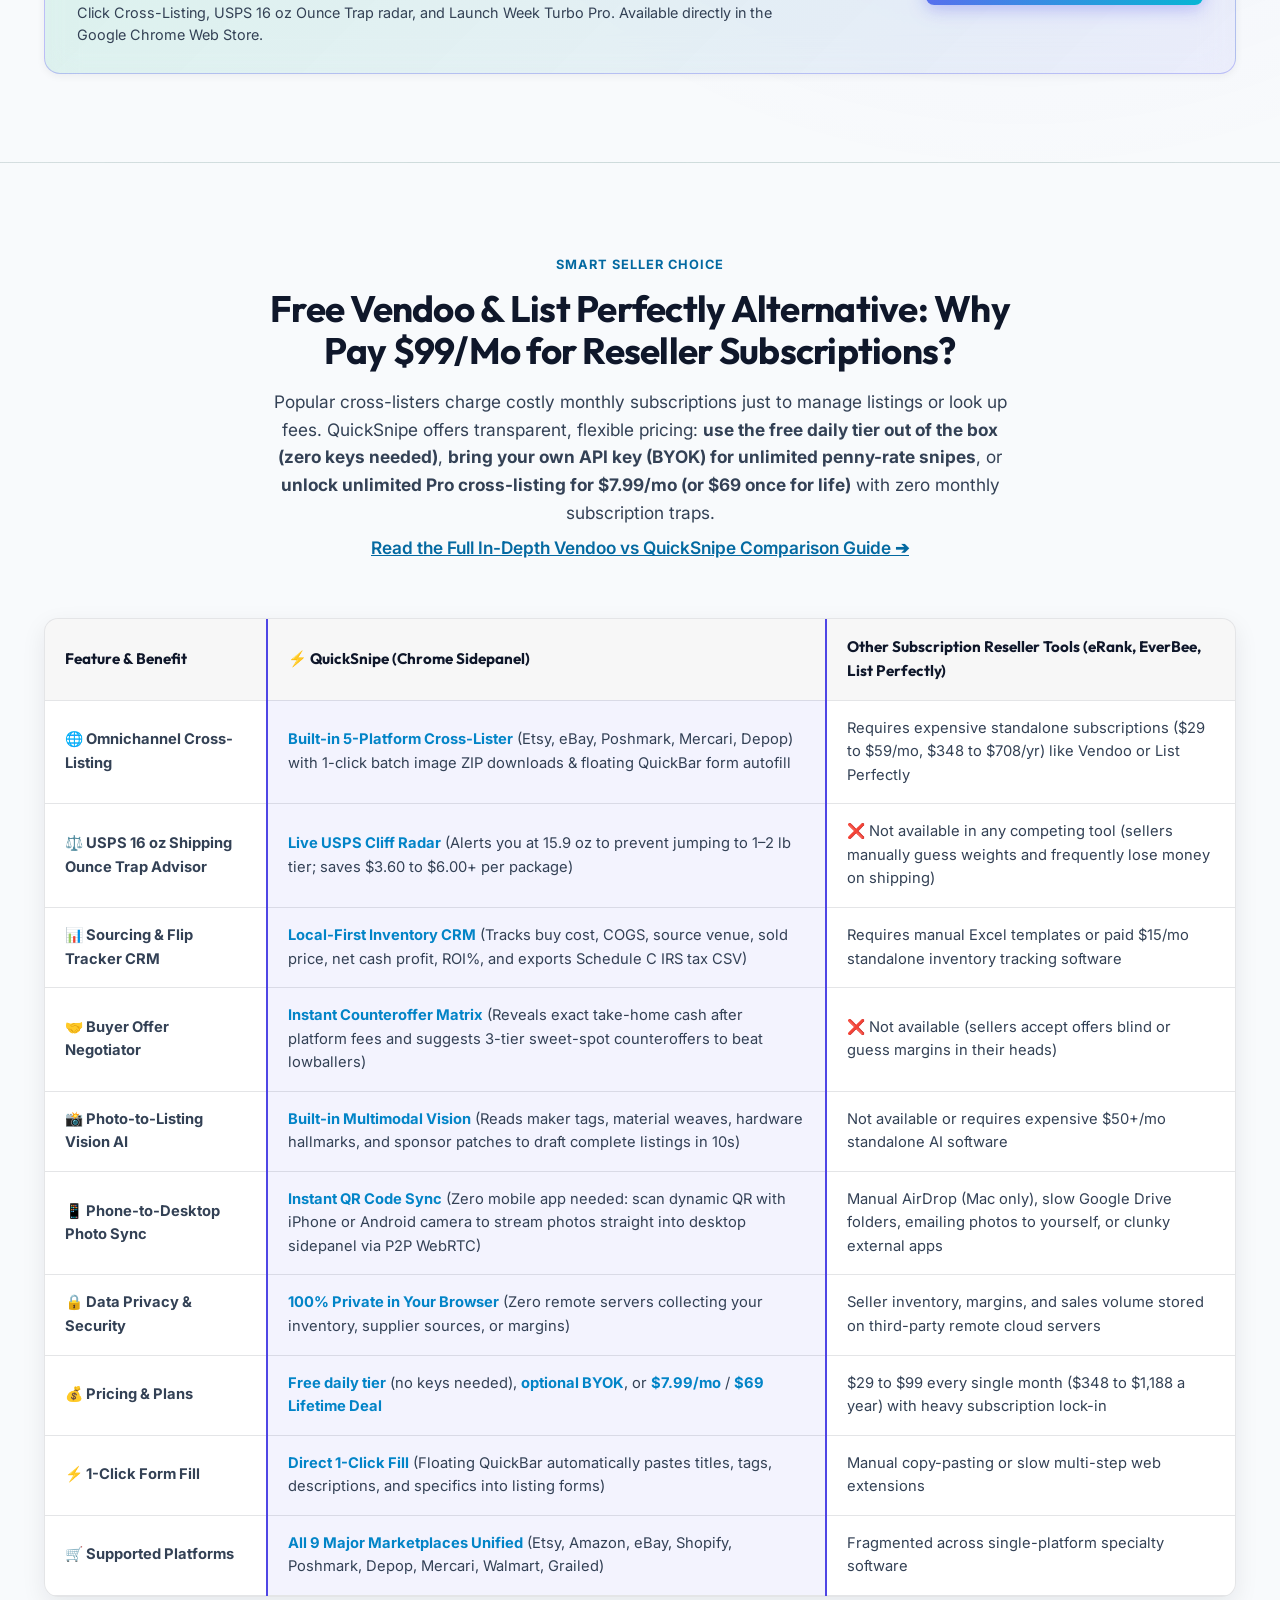
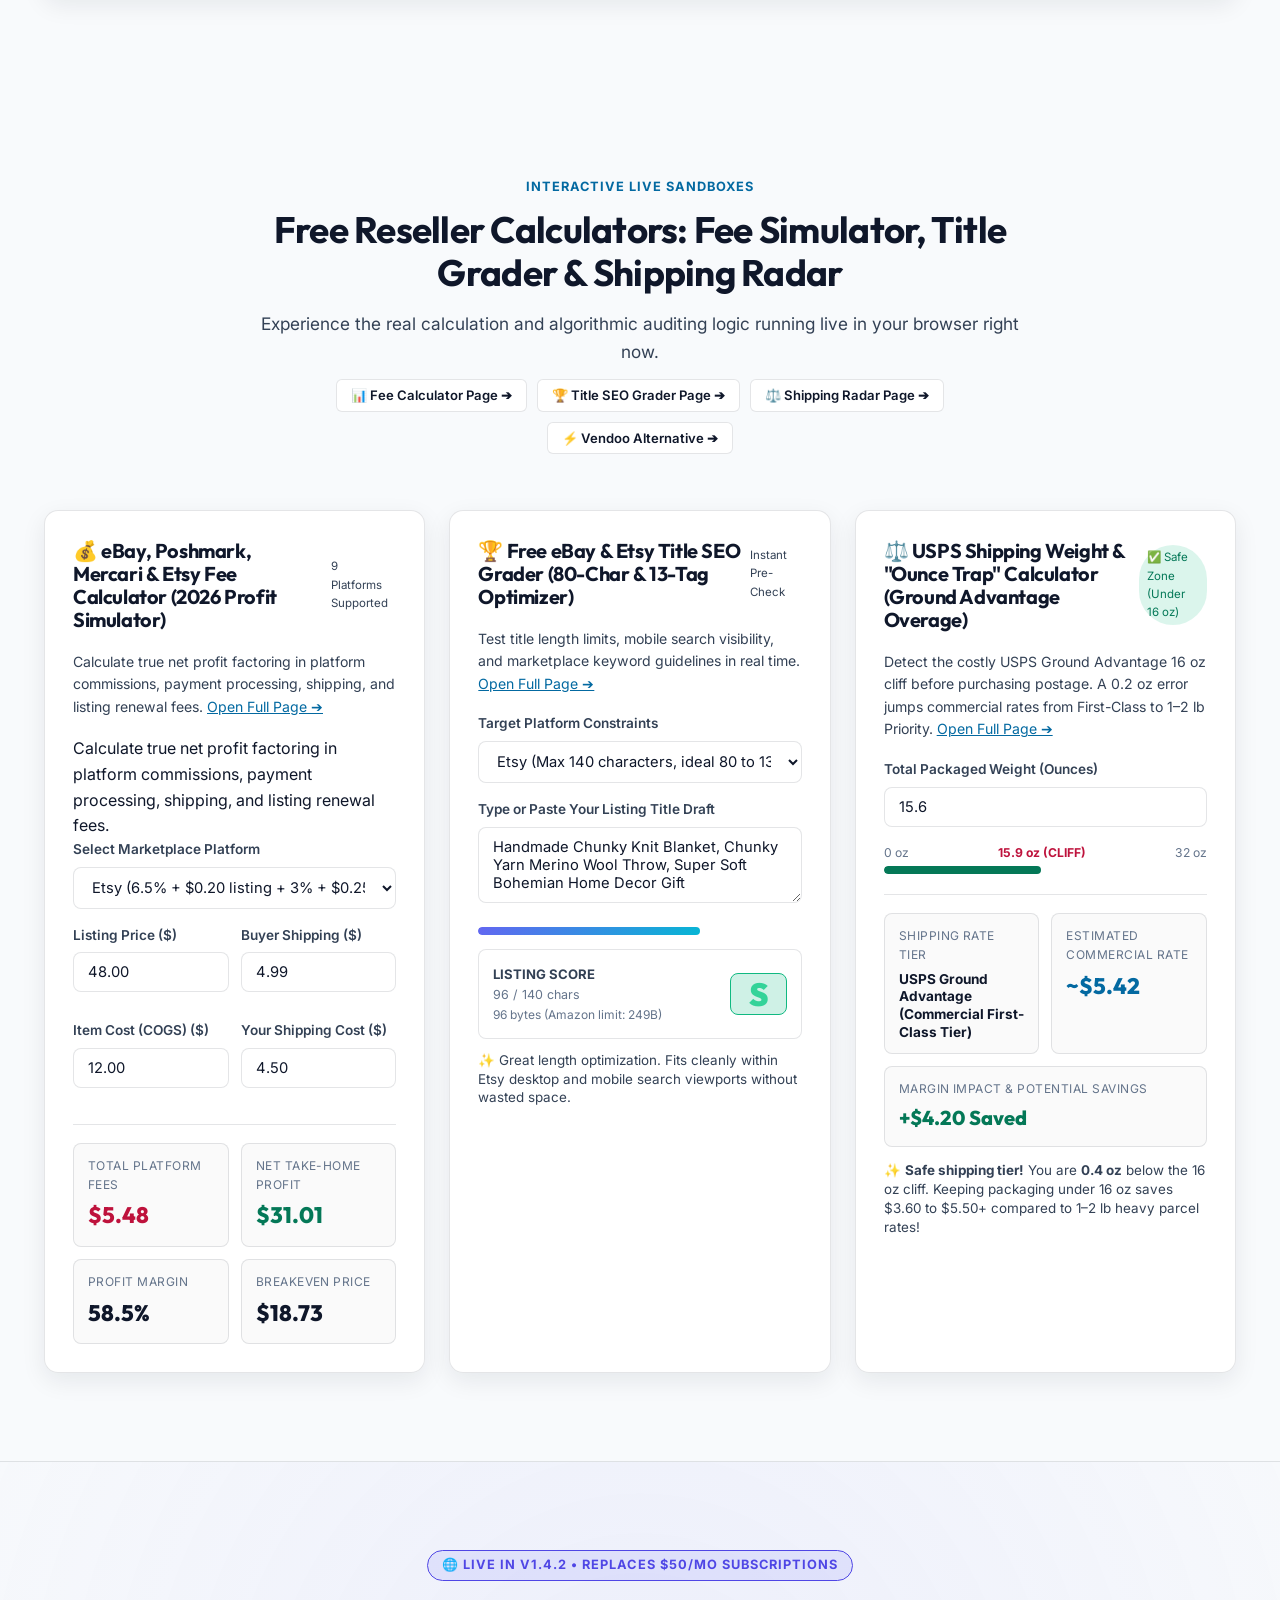
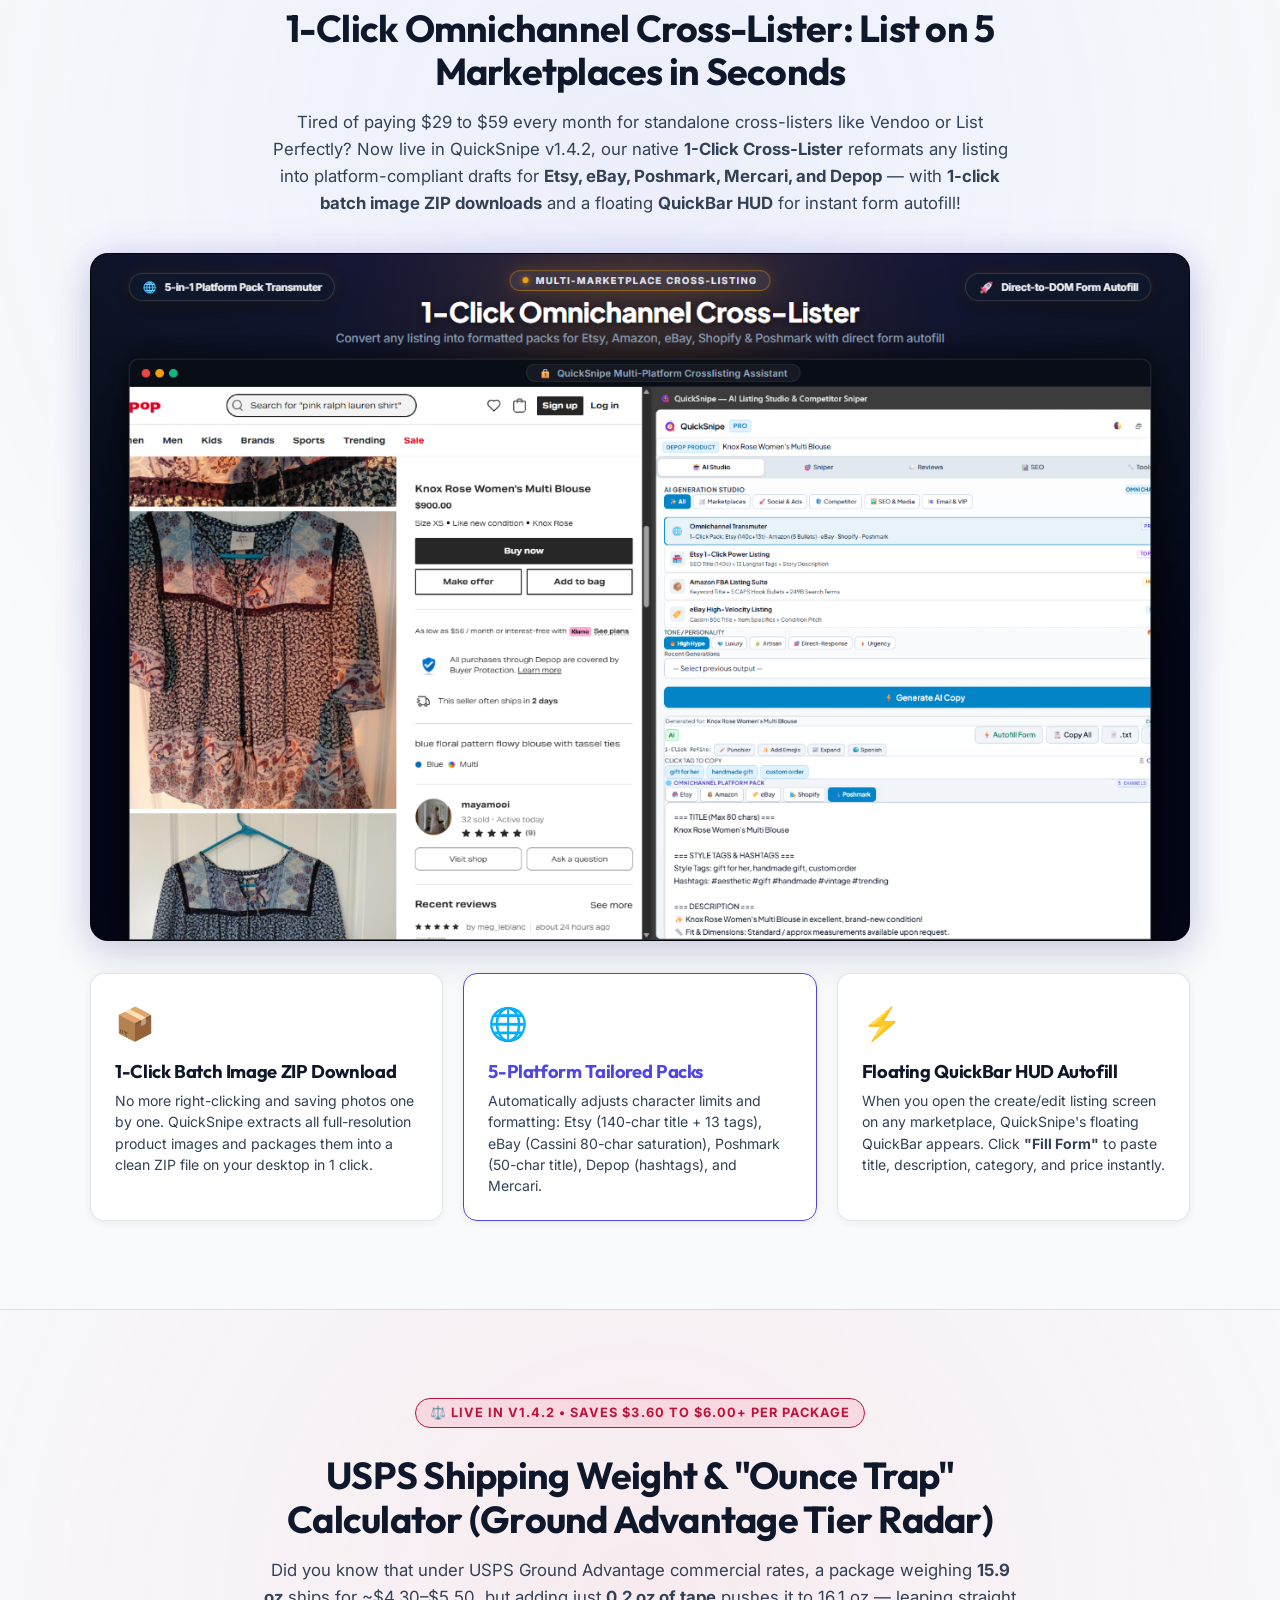
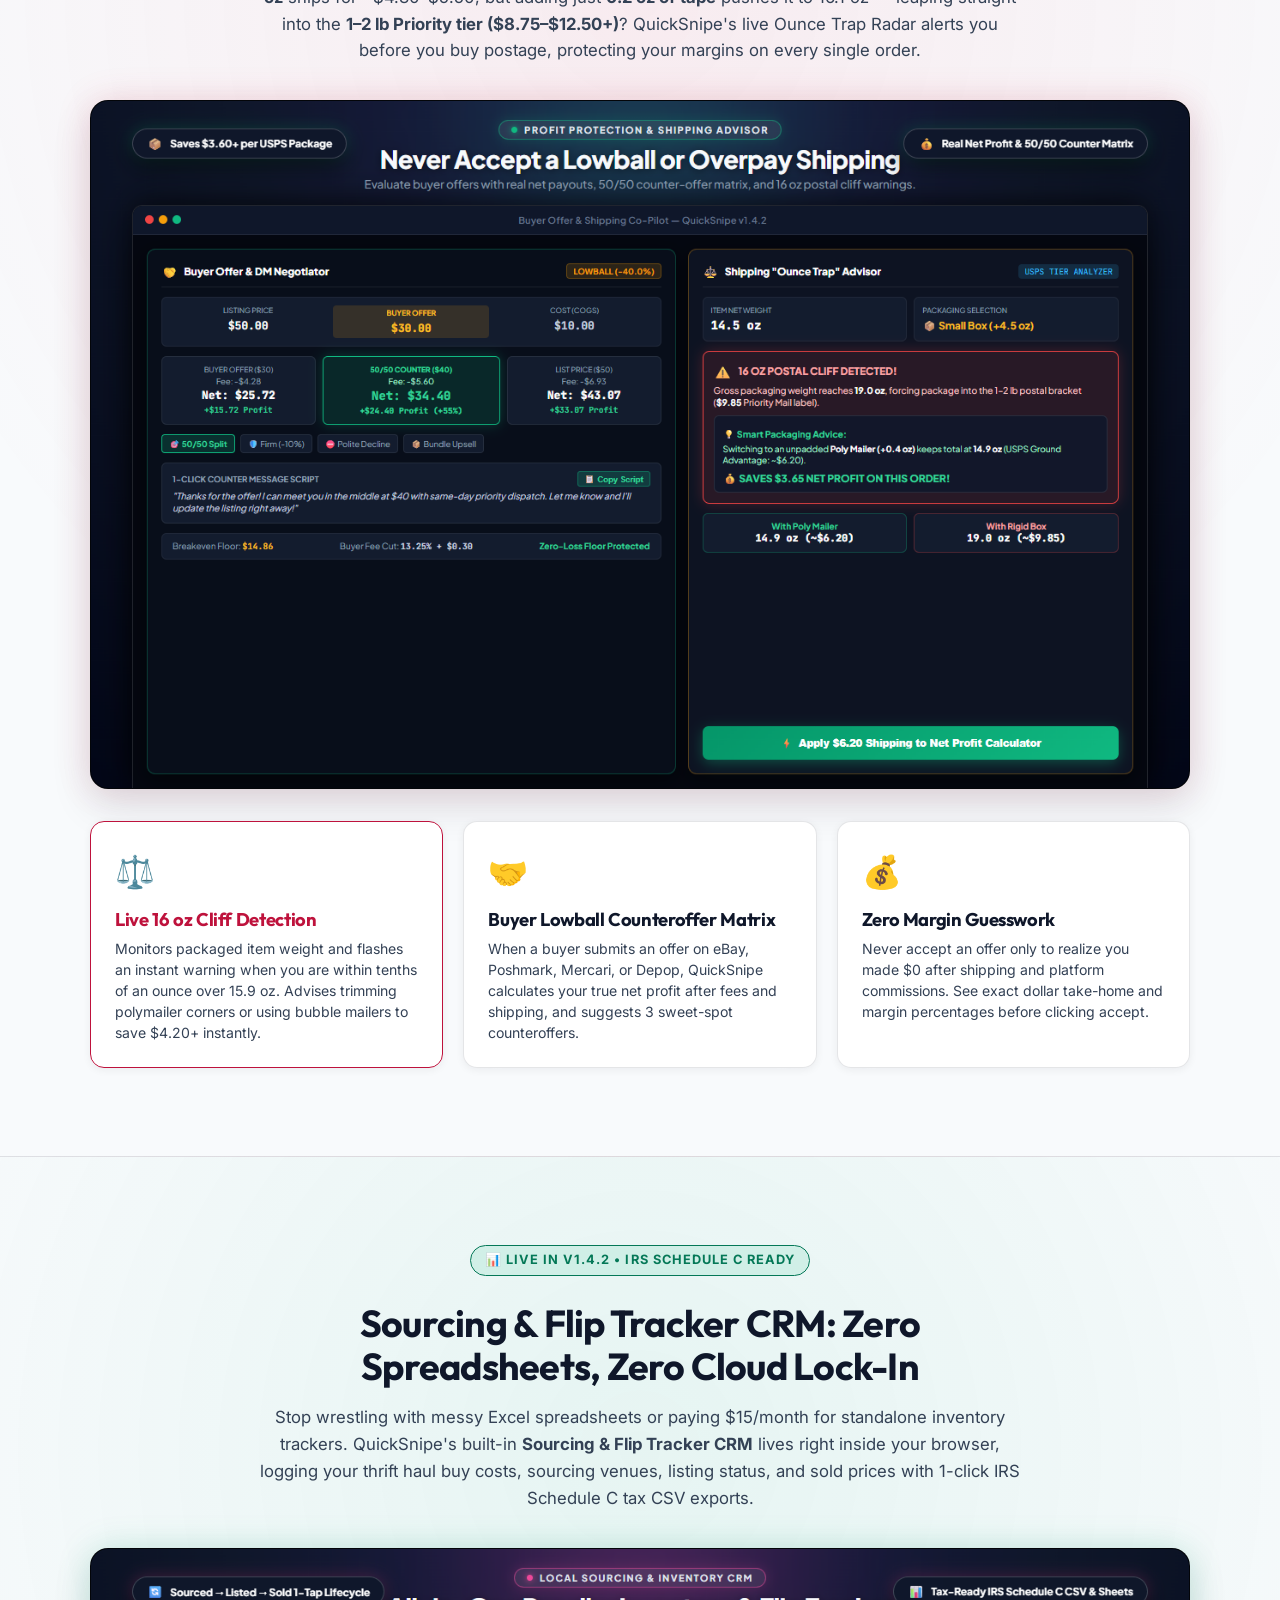
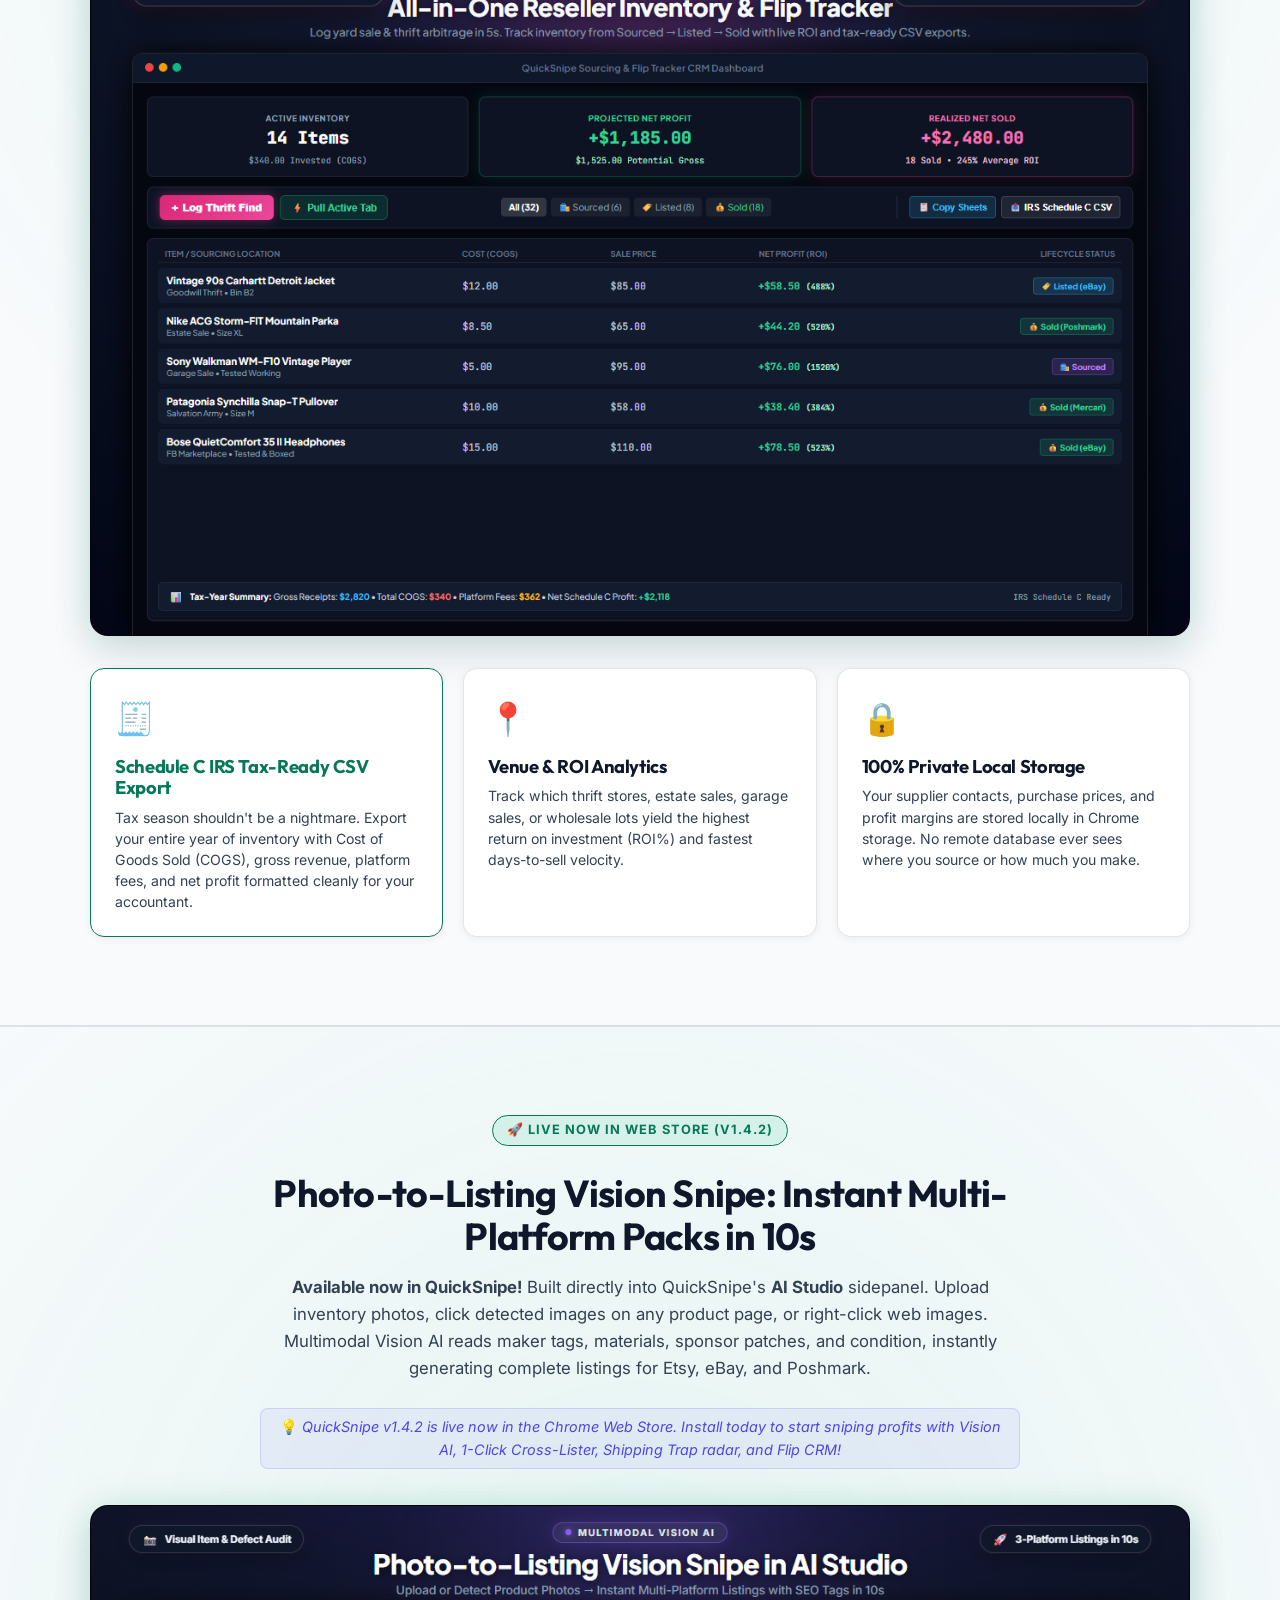
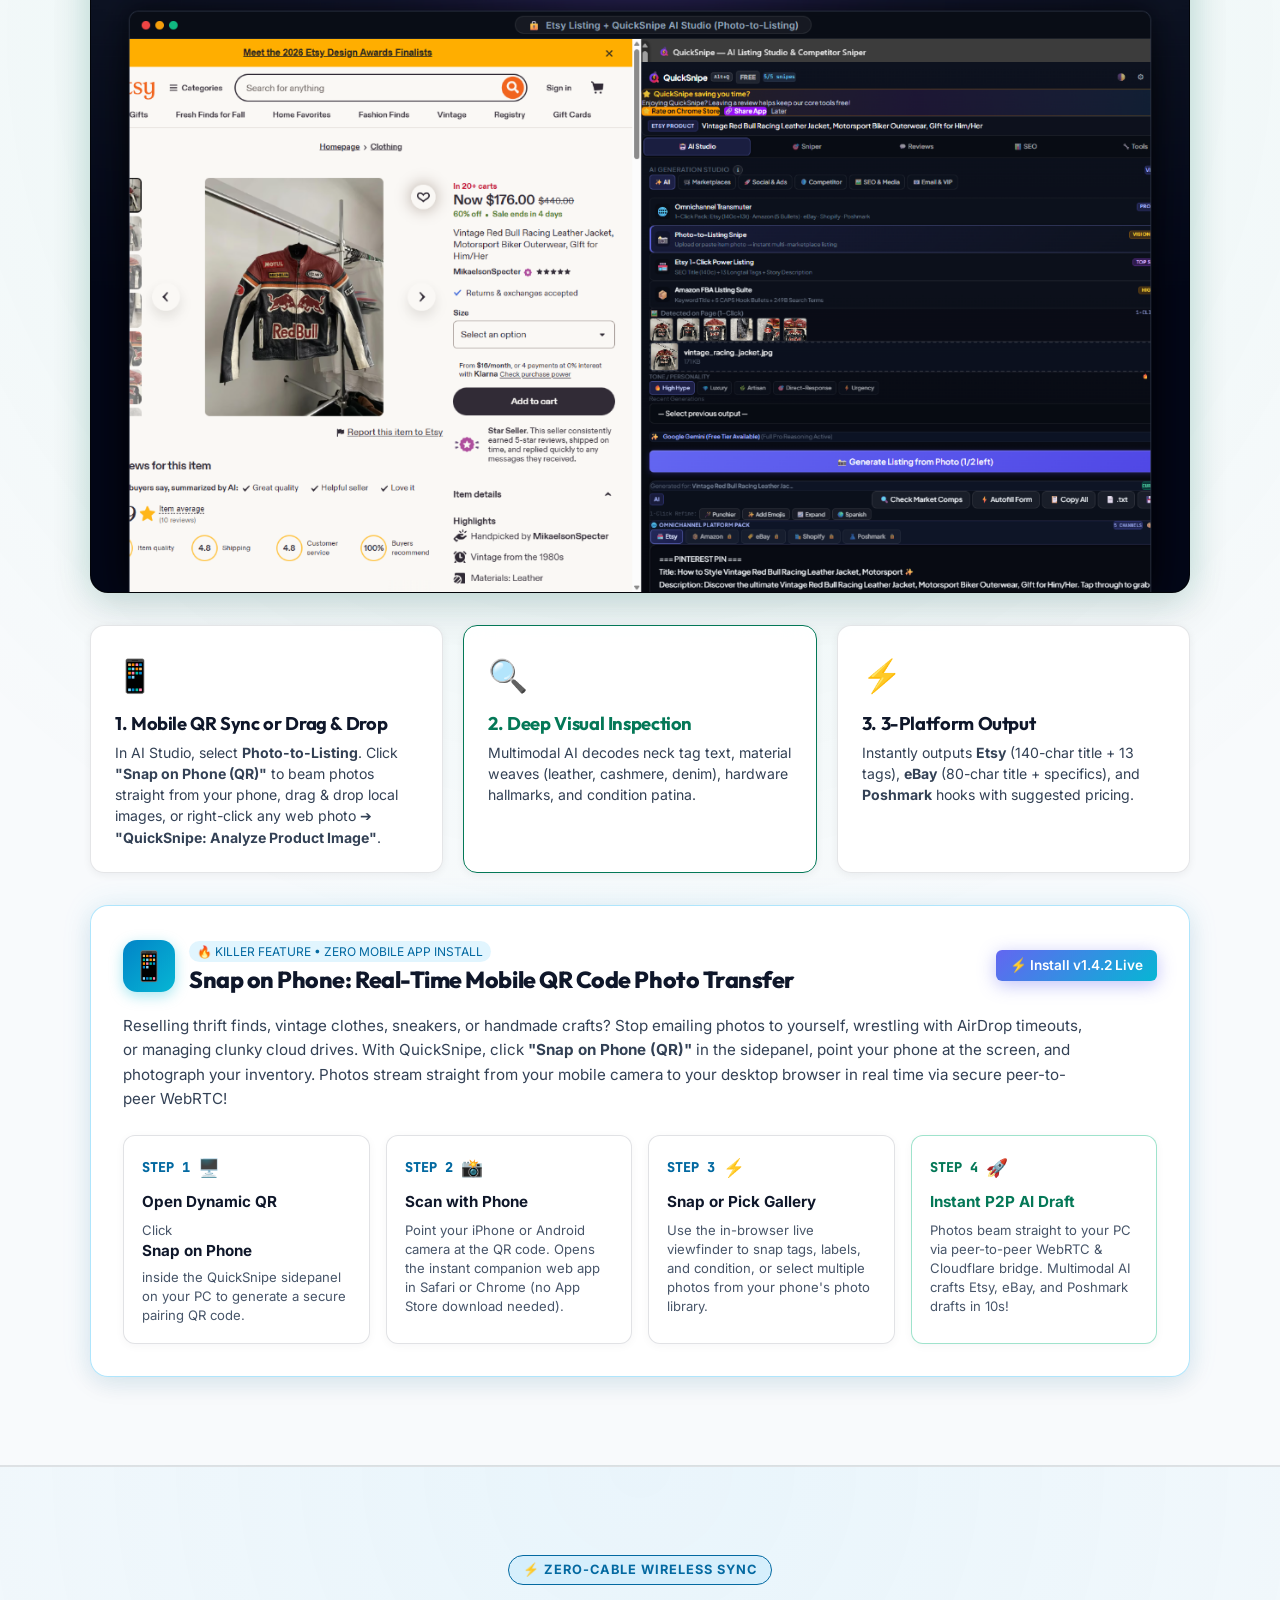
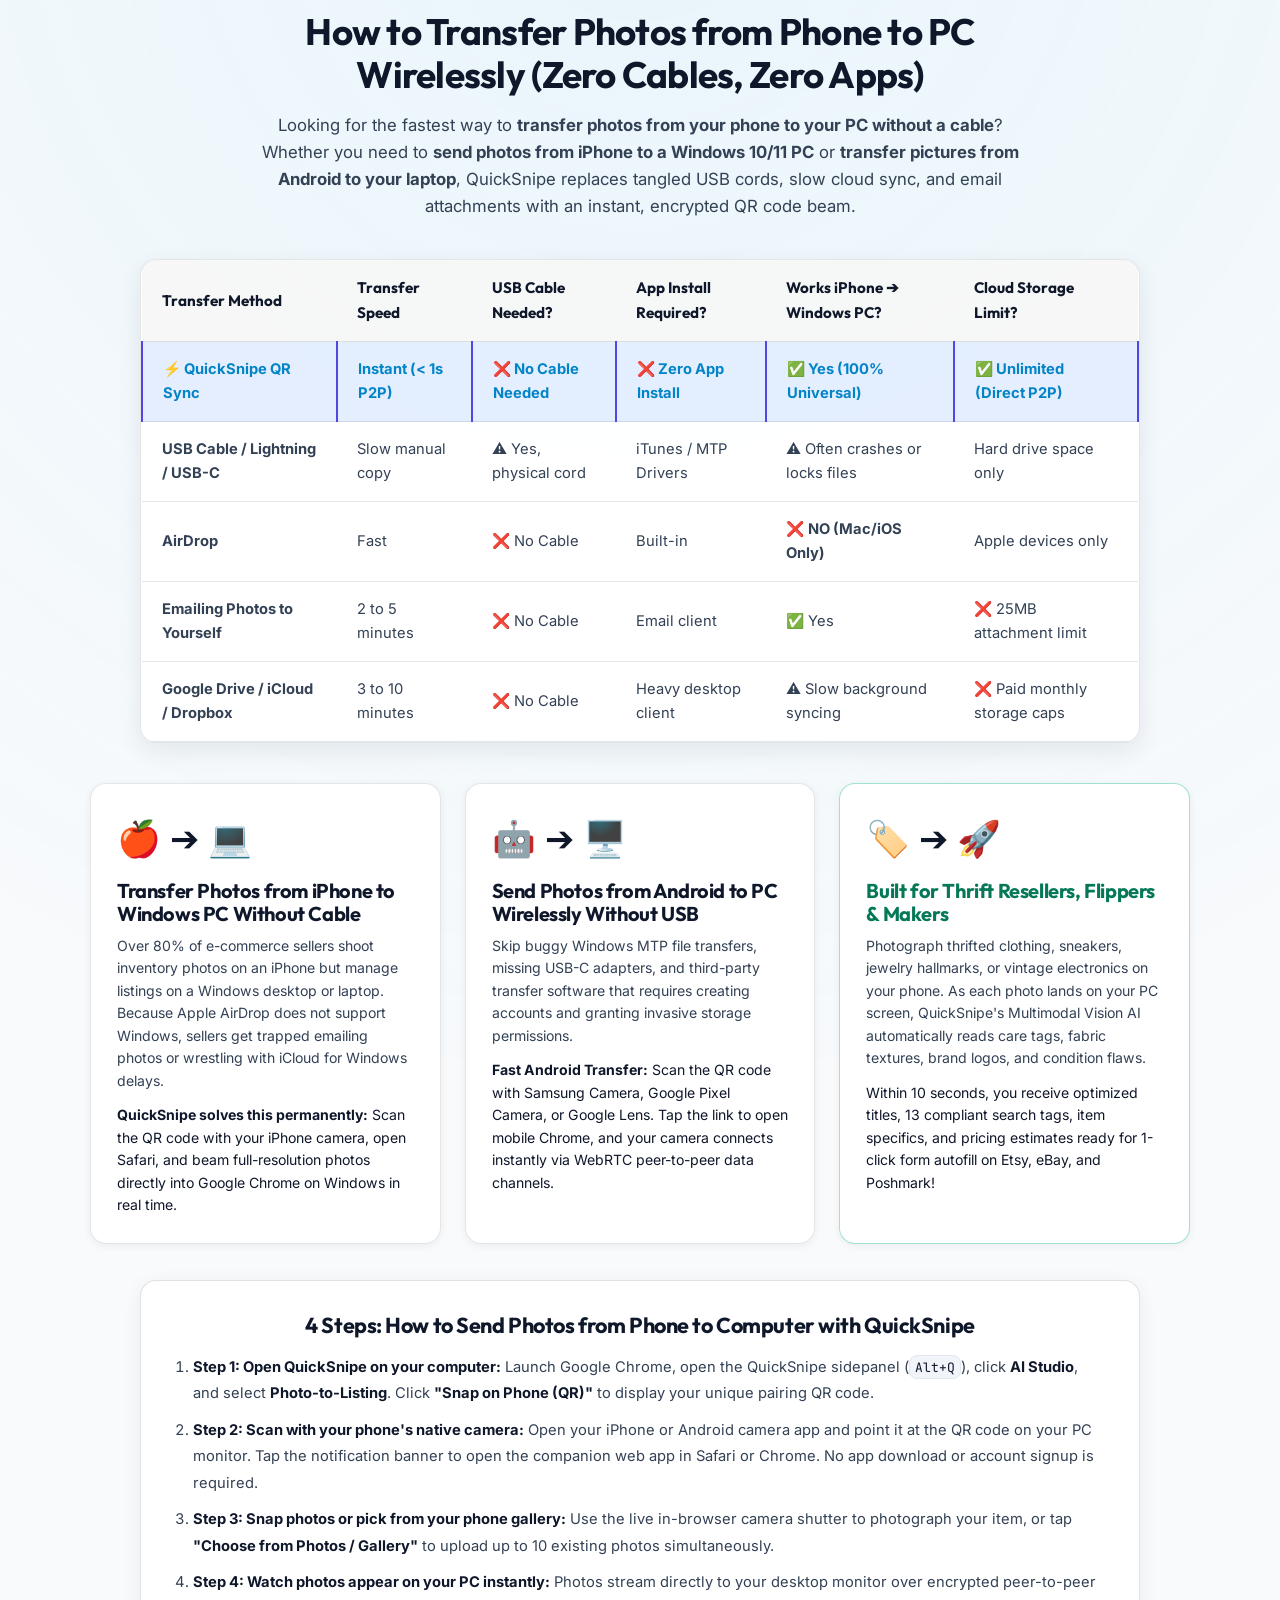
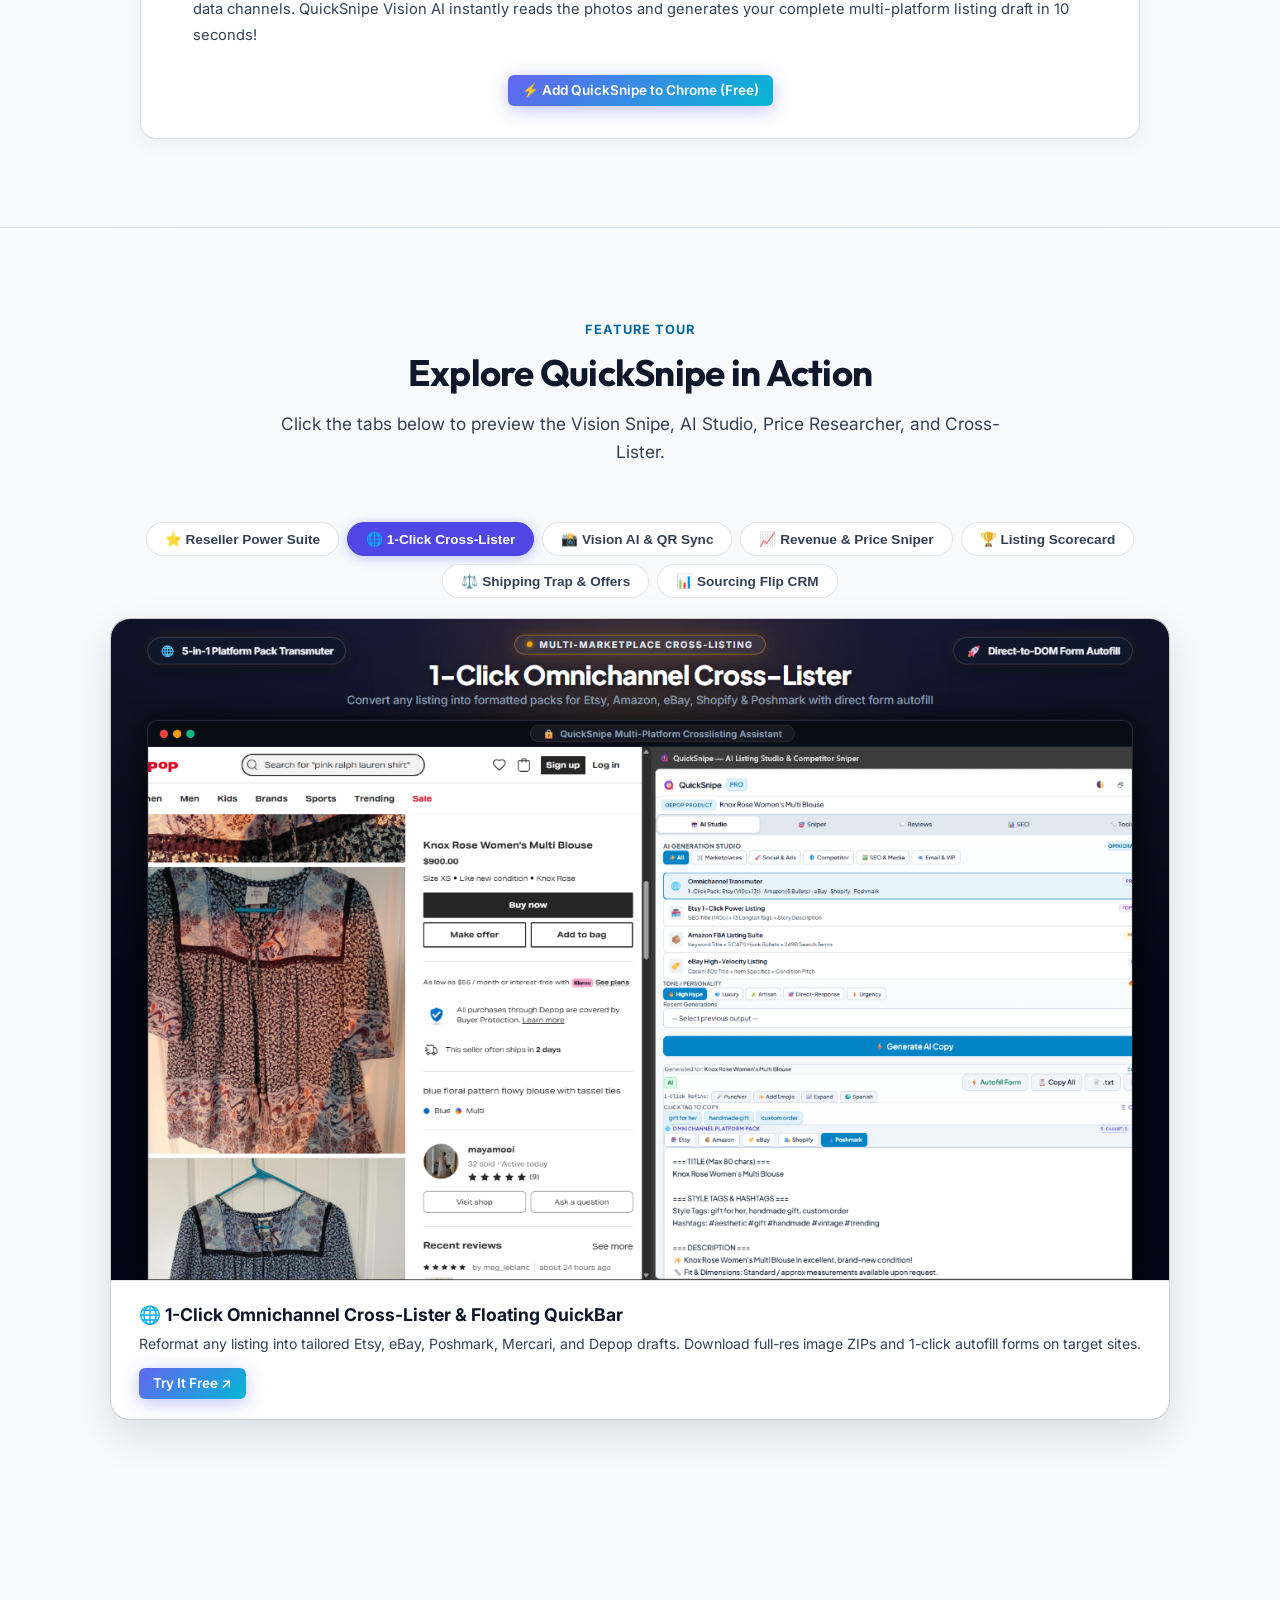
==== commit a30f617e: "docs: release notes, portal status & security baseline for v1.4.4 hotfix" ====
--- a/docs/index.html
+++ b/docs/index.html
@@ -66,7 +66,7 @@
       {
         "@type": "SoftwareApplication",
         "name": "QuickSnipe",
-        "softwareVersion": "1.4.3",
+        "softwareVersion": "1.4.4",
         "applicationCategory": "BusinessApplication",
         "operatingSystem": "Google Chrome, Chromium, Brave, Edge, Opera",
         "browserRequirements": "Requires Google Chrome 116 or higher",
@@ -274,7 +274,7 @@
           <img src="assets/icon.png" alt="QuickSnipe Icon" class="brand-icon" width="32" height="32">
           <span class="brand-title">QuickSnipe</span>
         </a>
-        <span class="badge-version"><span class="status-dot" aria-hidden="true"></span>v1.4.3 Live</span>
+        <span class="badge-version"><span class="status-dot" aria-hidden="true"></span>v1.4.4 Live</span>
       </div>
 
       <nav aria-label="Main Navigation">
@@ -399,7 +399,7 @@
   <section class="hero" id="main-content">
     <div class="container">
       <div class="hero-pill">
-        <span>🛒 QuickSnipe v1.4.3 is Live in Chrome Web Store</span>
+        <span>🛒 QuickSnipe v1.4.4 is Live in Chrome Web Store</span>
         <span style="opacity: 0.5;">•</span>
         <a href="#v143-features" style="color: inherit; text-decoration: none; font-weight: 700;">🚀 Explore New Features (Deal Radar, Sold Comps &amp; STR Sourcing) ➔</a>
       </div>
@@ -477,13 +477,13 @@
       <div class="section-header" style="text-align: center; margin-bottom: 32px;">
         <span class="badge-live">
           <span class="status-dot"></span>
-          Now Live in Chrome Web Store • v1.4.3
+          Now Live in Chrome Web Store • v1.4.4
         </span>
         <h2 class="section-title" style="margin-top: 14px; font-size: 2.4rem;">
-          What's New in QuickSnipe v1.4.3
+          What's New in QuickSnipe v1.4.4
         </h2>
         <p class="section-desc" style="max-width: 860px; margin: 0 auto; font-size: 1.05rem;">
-          QuickSnipe <strong>v1.4.3</strong> is officially <strong>approved, published, and live in the Chrome Web Store</strong>!  
+          QuickSnipe <strong>v1.4.4</strong> is officially <strong>approved, published, and live in the Chrome Web Store</strong>!  
           Packaged and validated across <strong>436 automated unit tests</strong>, here is your breakdown of the game-changing reseller capabilities available right now in your sidepanel.
         </p>
       </div>
@@ -493,11 +493,11 @@
         <div class="upcoming-stage-card stage-live">
           <div style="display: flex; align-items: center; justify-content: space-between;">
             <span style="font-size: 0.72rem; text-transform: uppercase; font-weight: 800; color: var(--accent-emerald); letter-spacing: 0.05em;">RELEASE STATUS</span>
-            <span class="badge-live" style="font-size: 0.65rem; padding: 2px 7px;">✅ v1.4.3 LIVE</span>
+            <span class="badge-live" style="font-size: 0.65rem; padding: 2px 7px;">✅ v1.4.4 LIVE</span>
           </div>
           <strong style="color: var(--text-main); font-size: 1.15rem;">Chrome Web Store Approved</strong>
           <p style="font-size: 0.84rem; color: var(--text-muted); margin: 0; line-height: 1.45;">
-            Official v1.4.3 release is live. Existing installs receive this update automatically; new users can install instantly.
+            Official v1.4.4 release is live. Existing installs receive this update automatically; new users can install instantly.
           </p>
         </div>
 
@@ -690,16 +690,16 @@
         </div>
       </div>
 
-      <!-- Action Banner: Install Live v1.4.3 Now -->
+      <!-- Action Banner: Install Live v1.4.4 Now -->
       <div class="glass-card" style="margin-top: 36px; padding: 28px 32px; border-radius: 16px; border: 1px solid var(--border-glow); background: linear-gradient(135deg, rgba(16, 185, 129, 0.12) 0%, rgba(99, 102, 241, 0.08) 100%); display: flex; align-items: center; justify-content: space-between; flex-wrap: wrap; gap: 20px;">
         <div style="max-width: 720px;">
           <div style="display: flex; align-items: center; gap: 8px; margin-bottom: 6px;">
-            <span class="badge-version"><span class="status-dot"></span>v1.4.3 Live Now</span>
+            <span class="badge-version"><span class="status-dot"></span>v1.4.4 Live Now</span>
             <span style="font-size: 0.85rem; color: var(--text-muted);">•</span>
             <span style="font-size: 0.85rem; color: var(--accent-emerald); font-weight: 700;">Full Release Available</span>
           </div>
           <h4 style="font-size: 1.25rem; color: var(--text-main); margin: 0 0 6px;">
-            QuickSnipe v1.4.3 is Live — Start Sniping, Sourcing &amp; Cross-Listing Today!
+            QuickSnipe v1.4.4 is Live — Start Sniping, Sourcing &amp; Cross-Listing Today!
           </h4>
           <p style="font-size: 0.9rem; color: var(--text-muted); margin: 0; line-height: 1.5;">
             Unlock Deal Radar background watches, Sold Comp Oracle, Sourcing STR Radar, Bulk Listing Studio, 1-Click Cross-Listing, USPS 16 oz Ounce Trap radar, and Launch Week Turbo Pro. Available directly in the Google Chrome Web Store.
@@ -708,7 +708,7 @@
         <div>
           <a href="https://chromewebstore.google.com/detail/quicksnipe-ai-listing-res/aignalgmmlmnmofabamcdngdopabgkaa"
             target="_blank" rel="noopener noreferrer" class="btn btn-primary btn-md">
-            <span>⚡ Add v1.4.3 to Chrome Free ↗</span>
+            <span>⚡ Add v1.4.4 to Chrome Free ↗</span>
           </a>
         </div>
       </div>
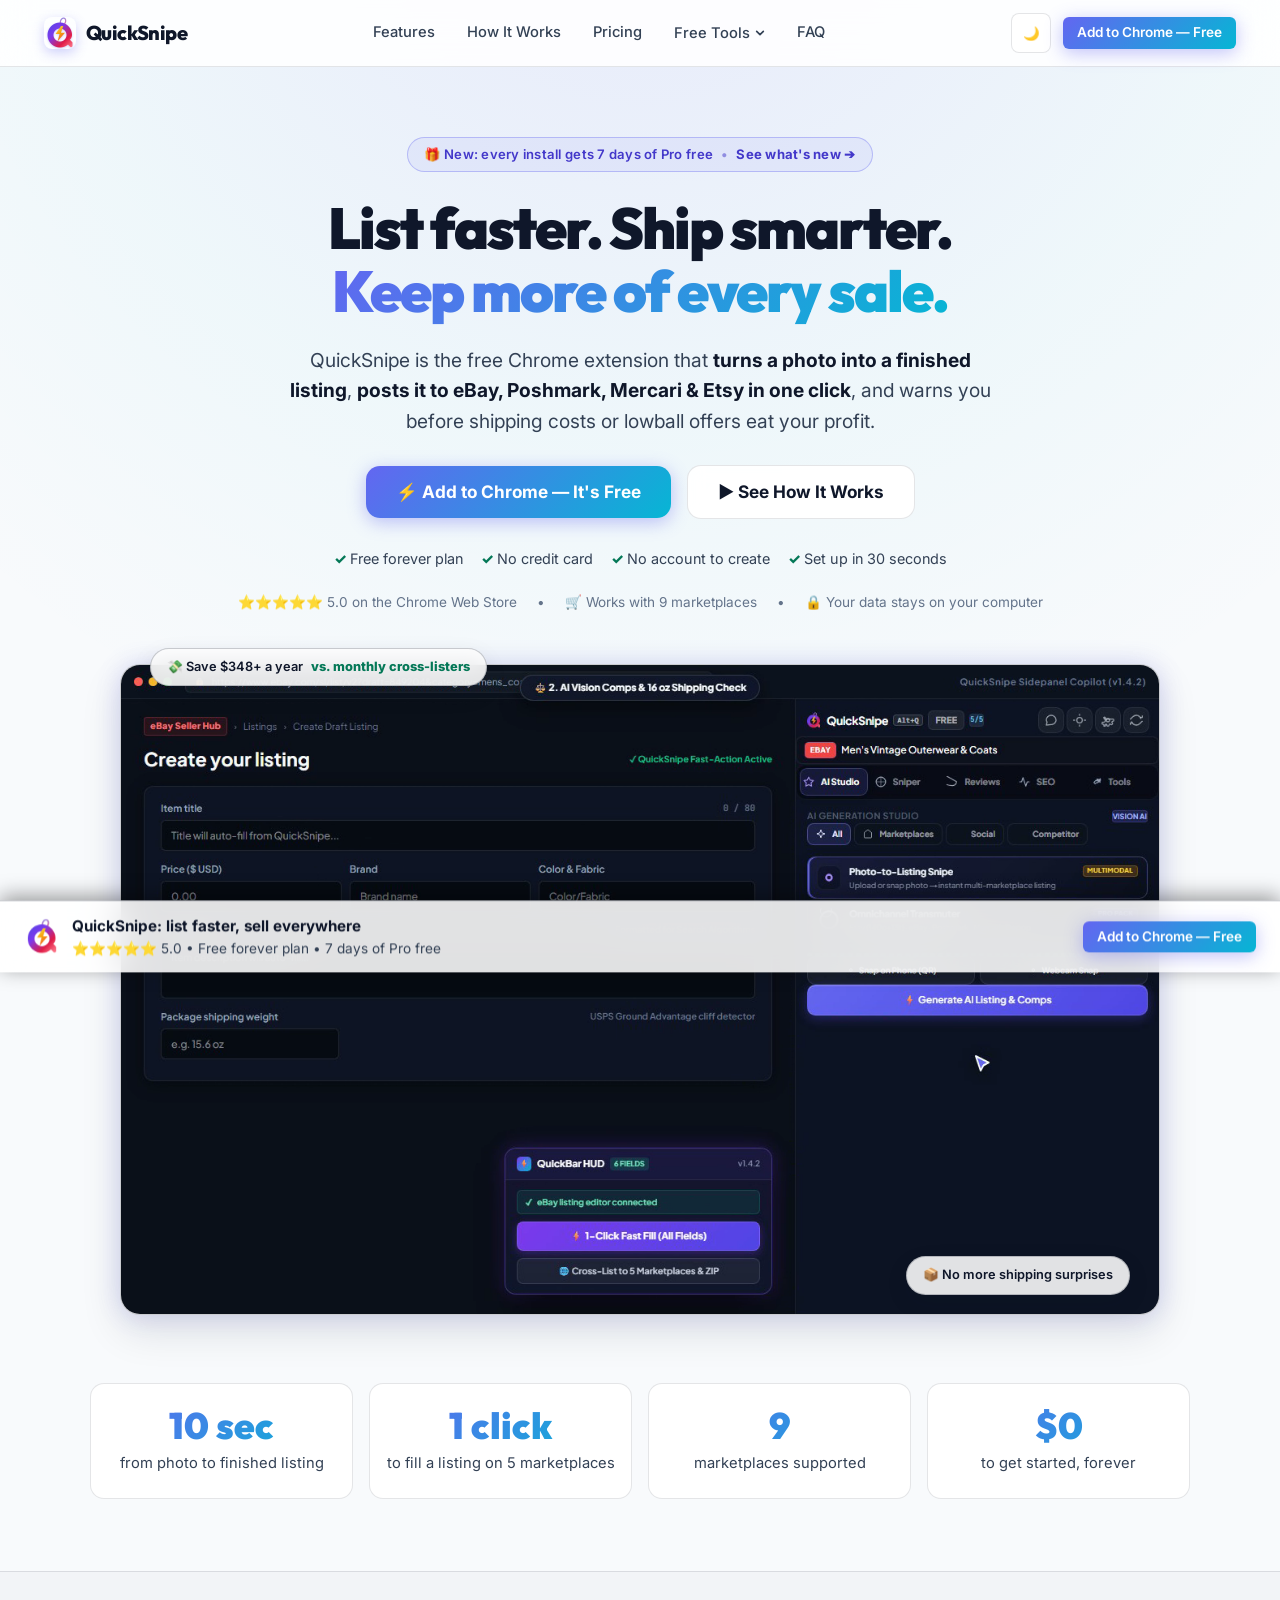
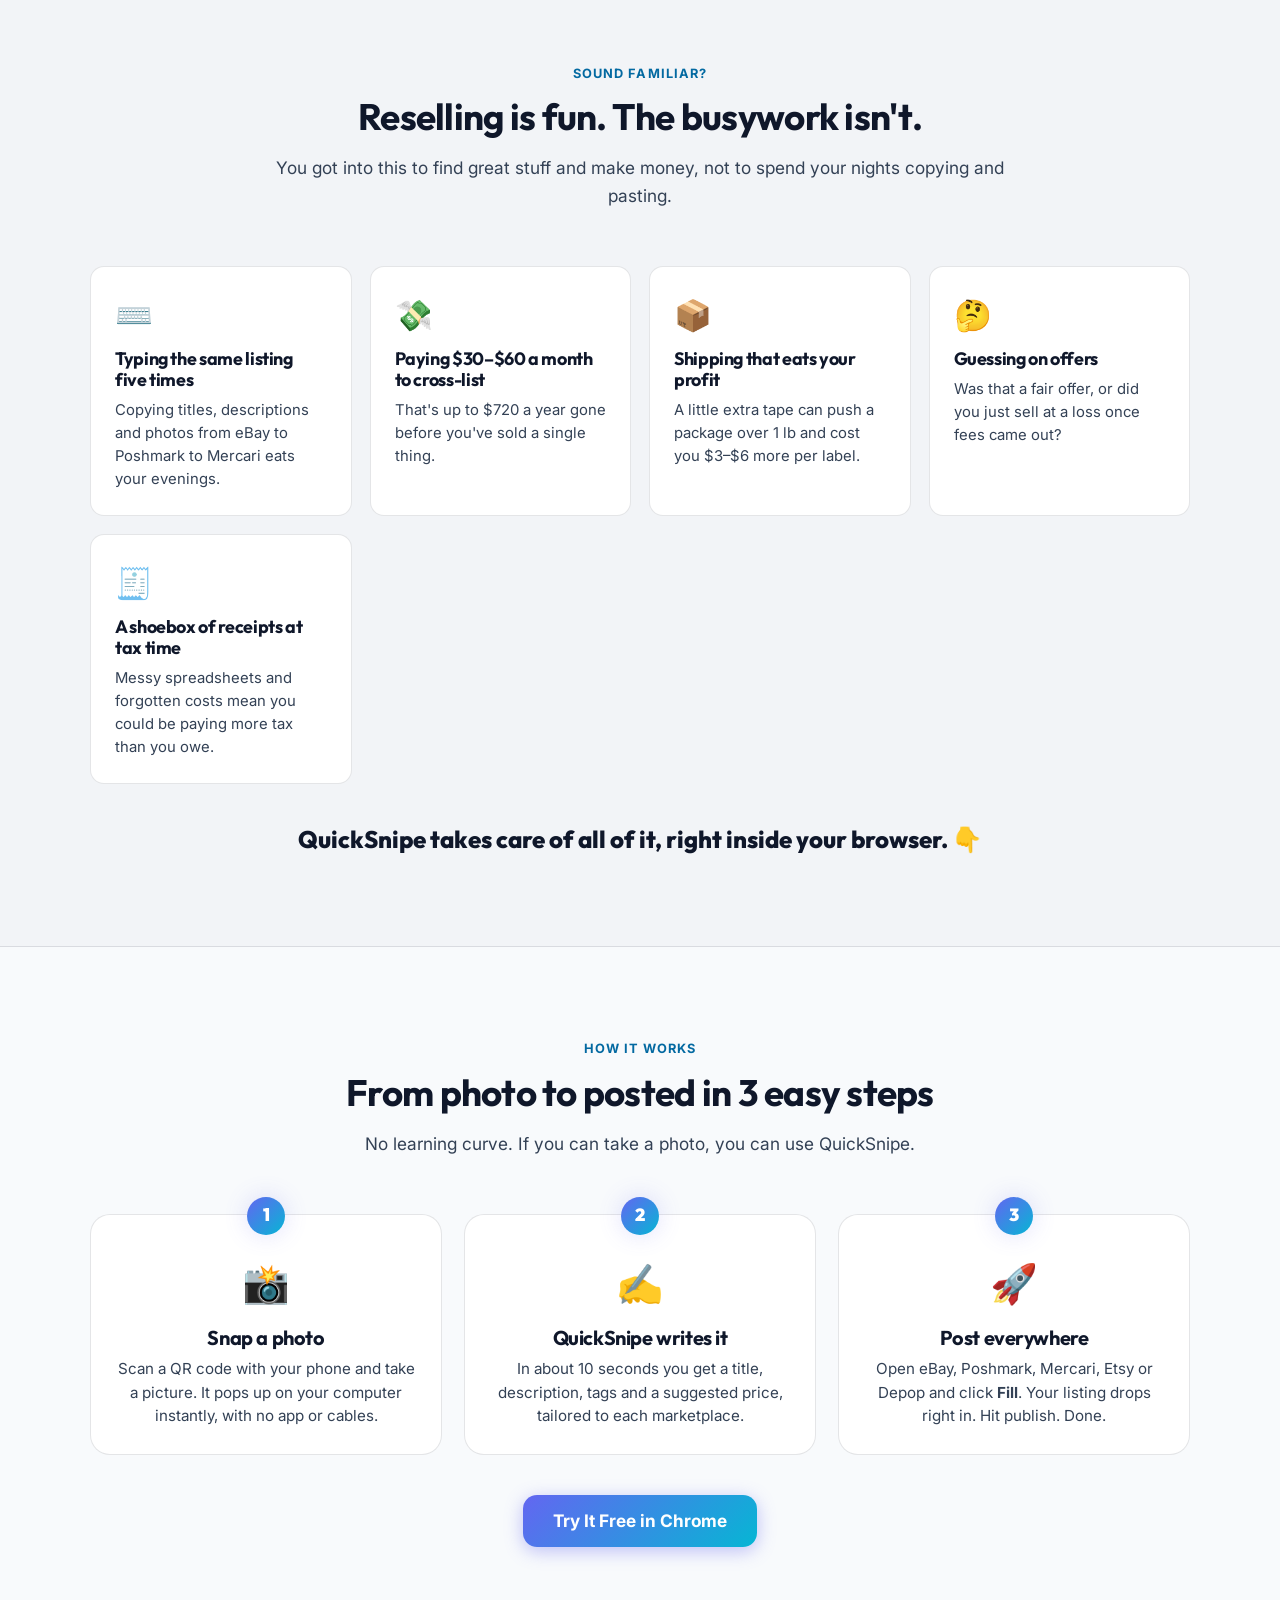
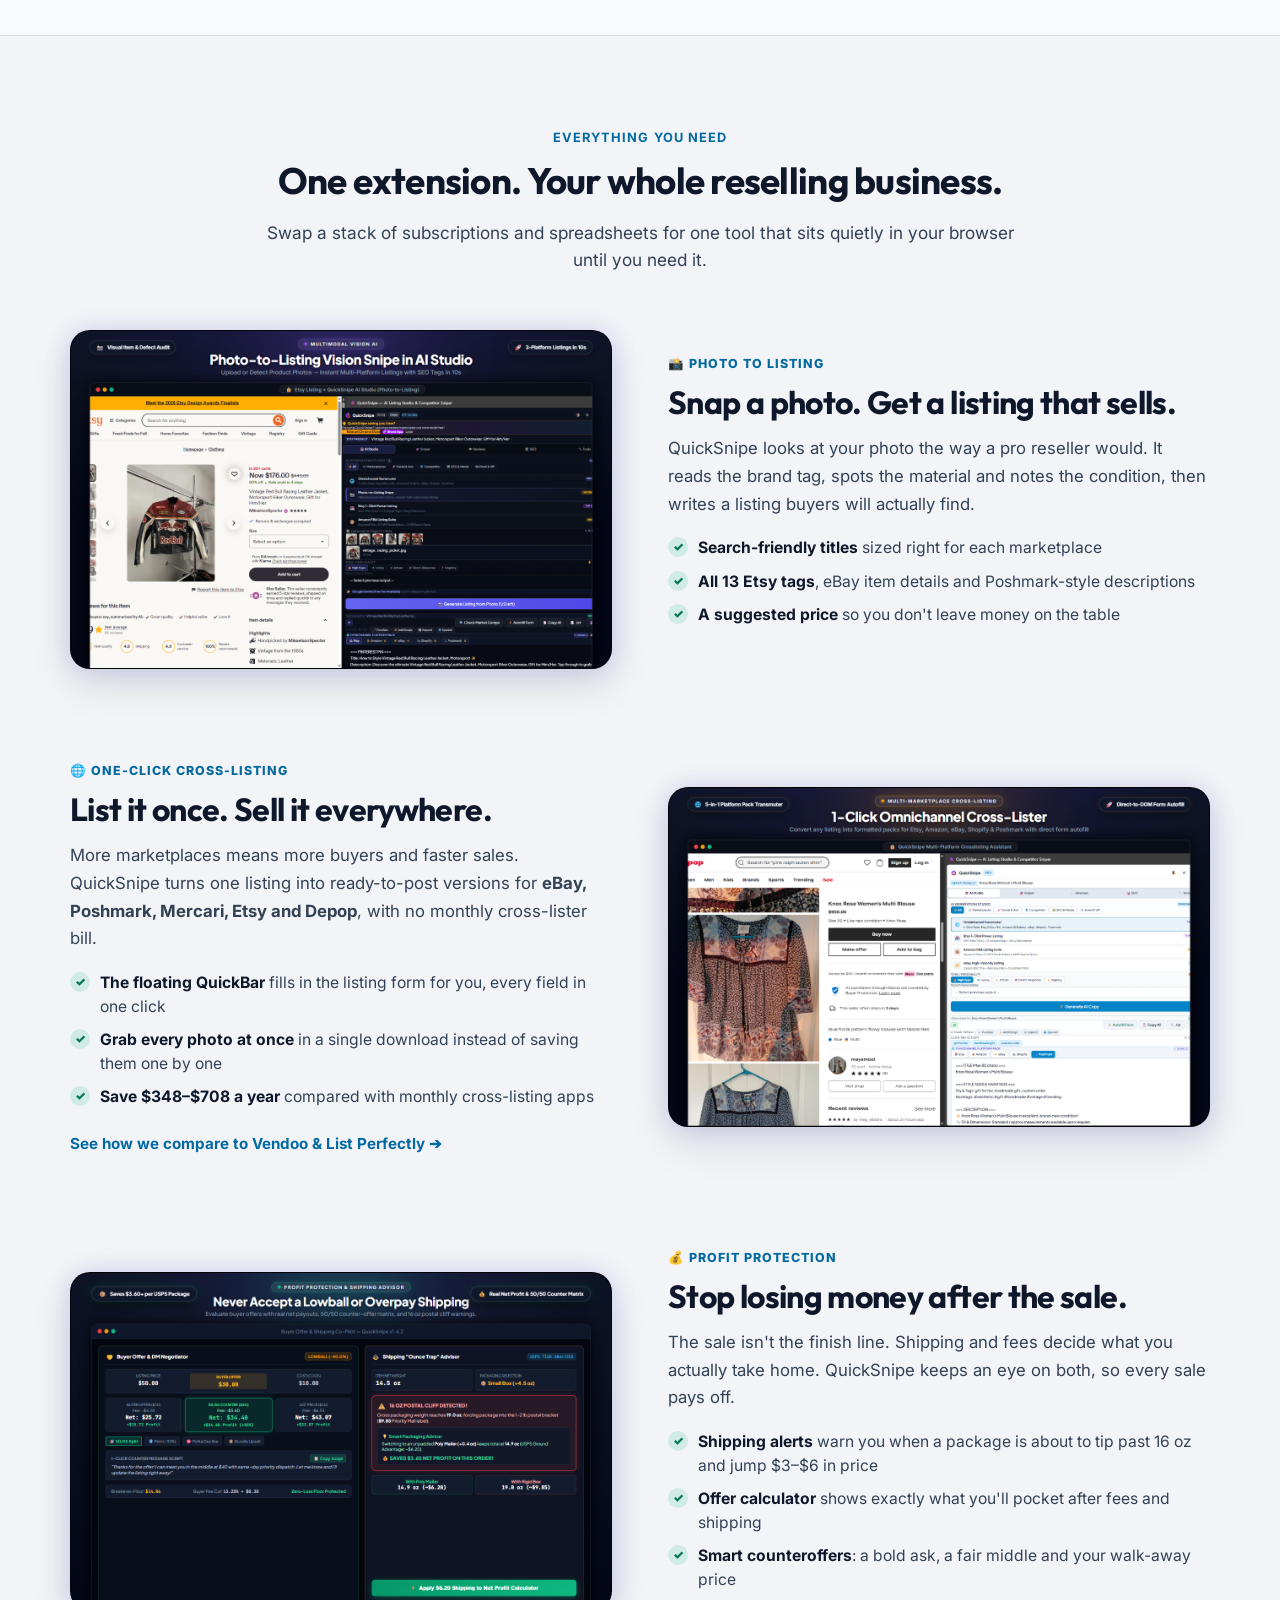
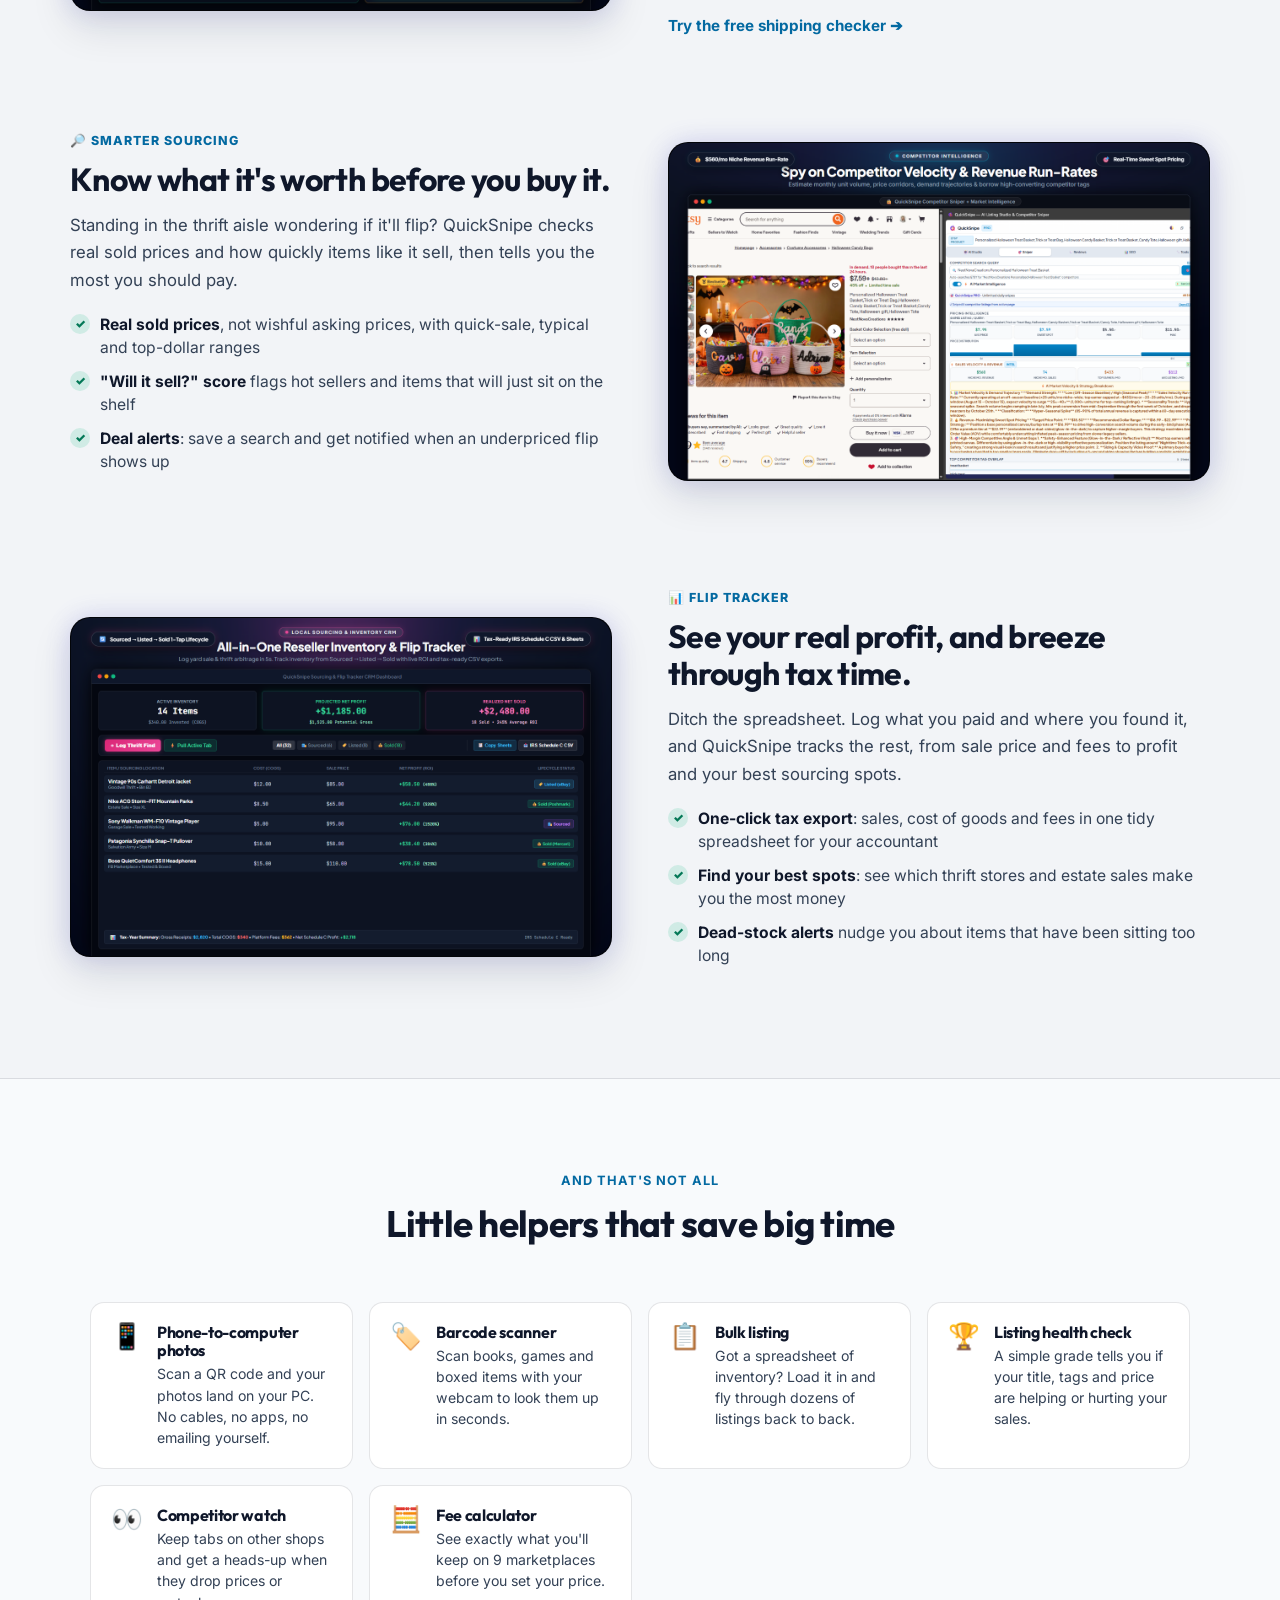
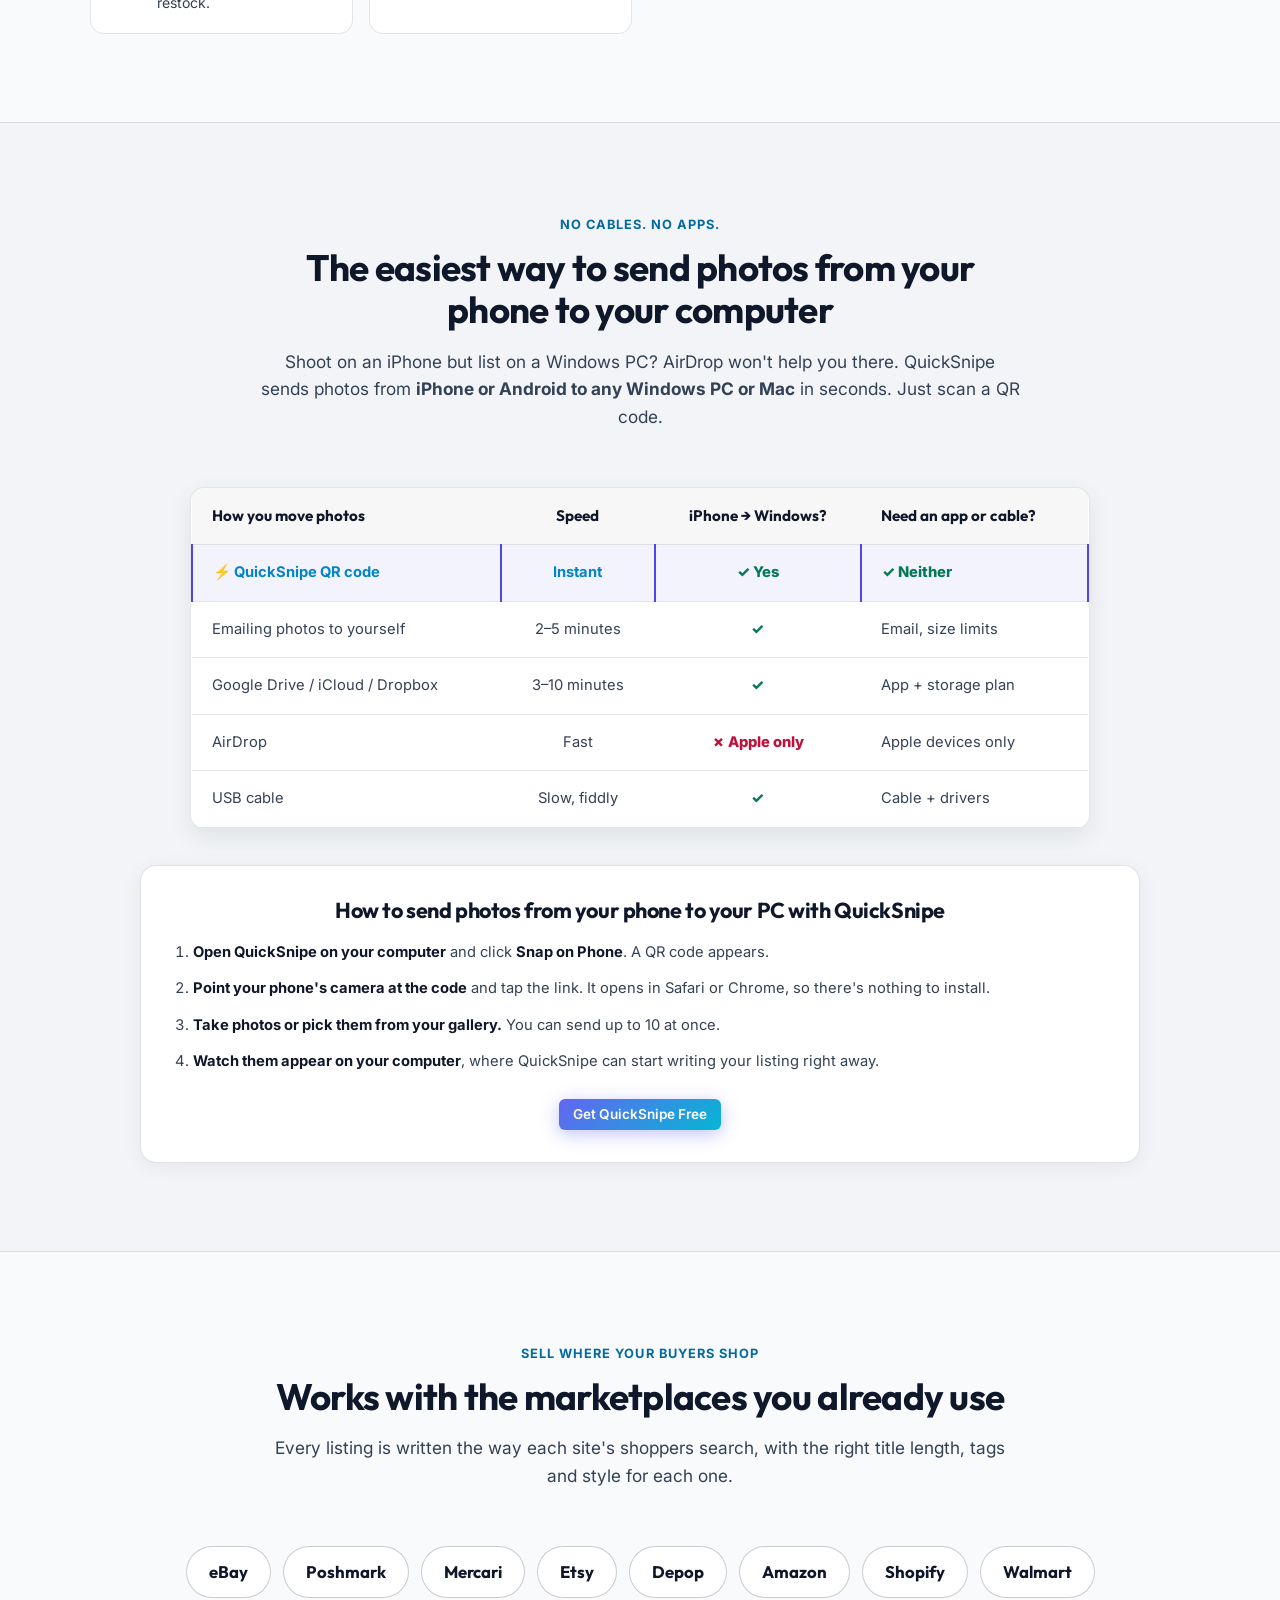
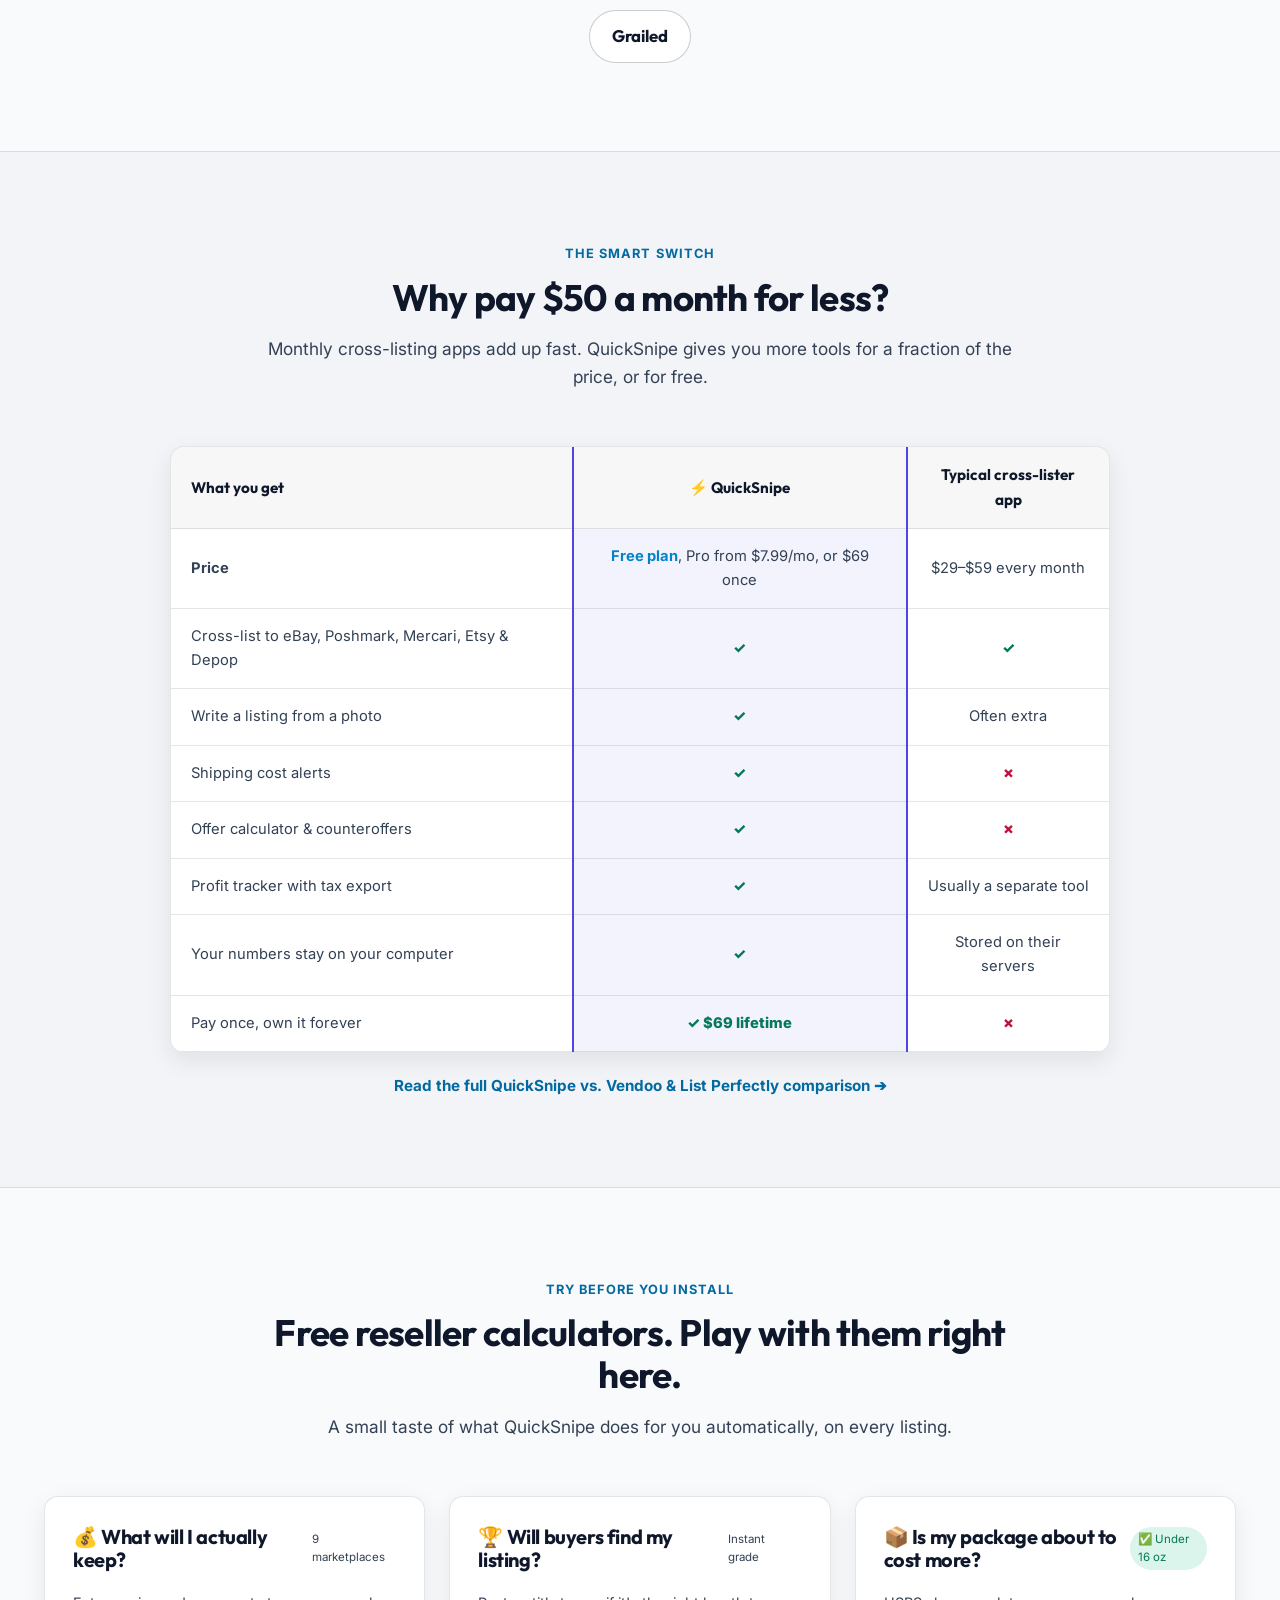
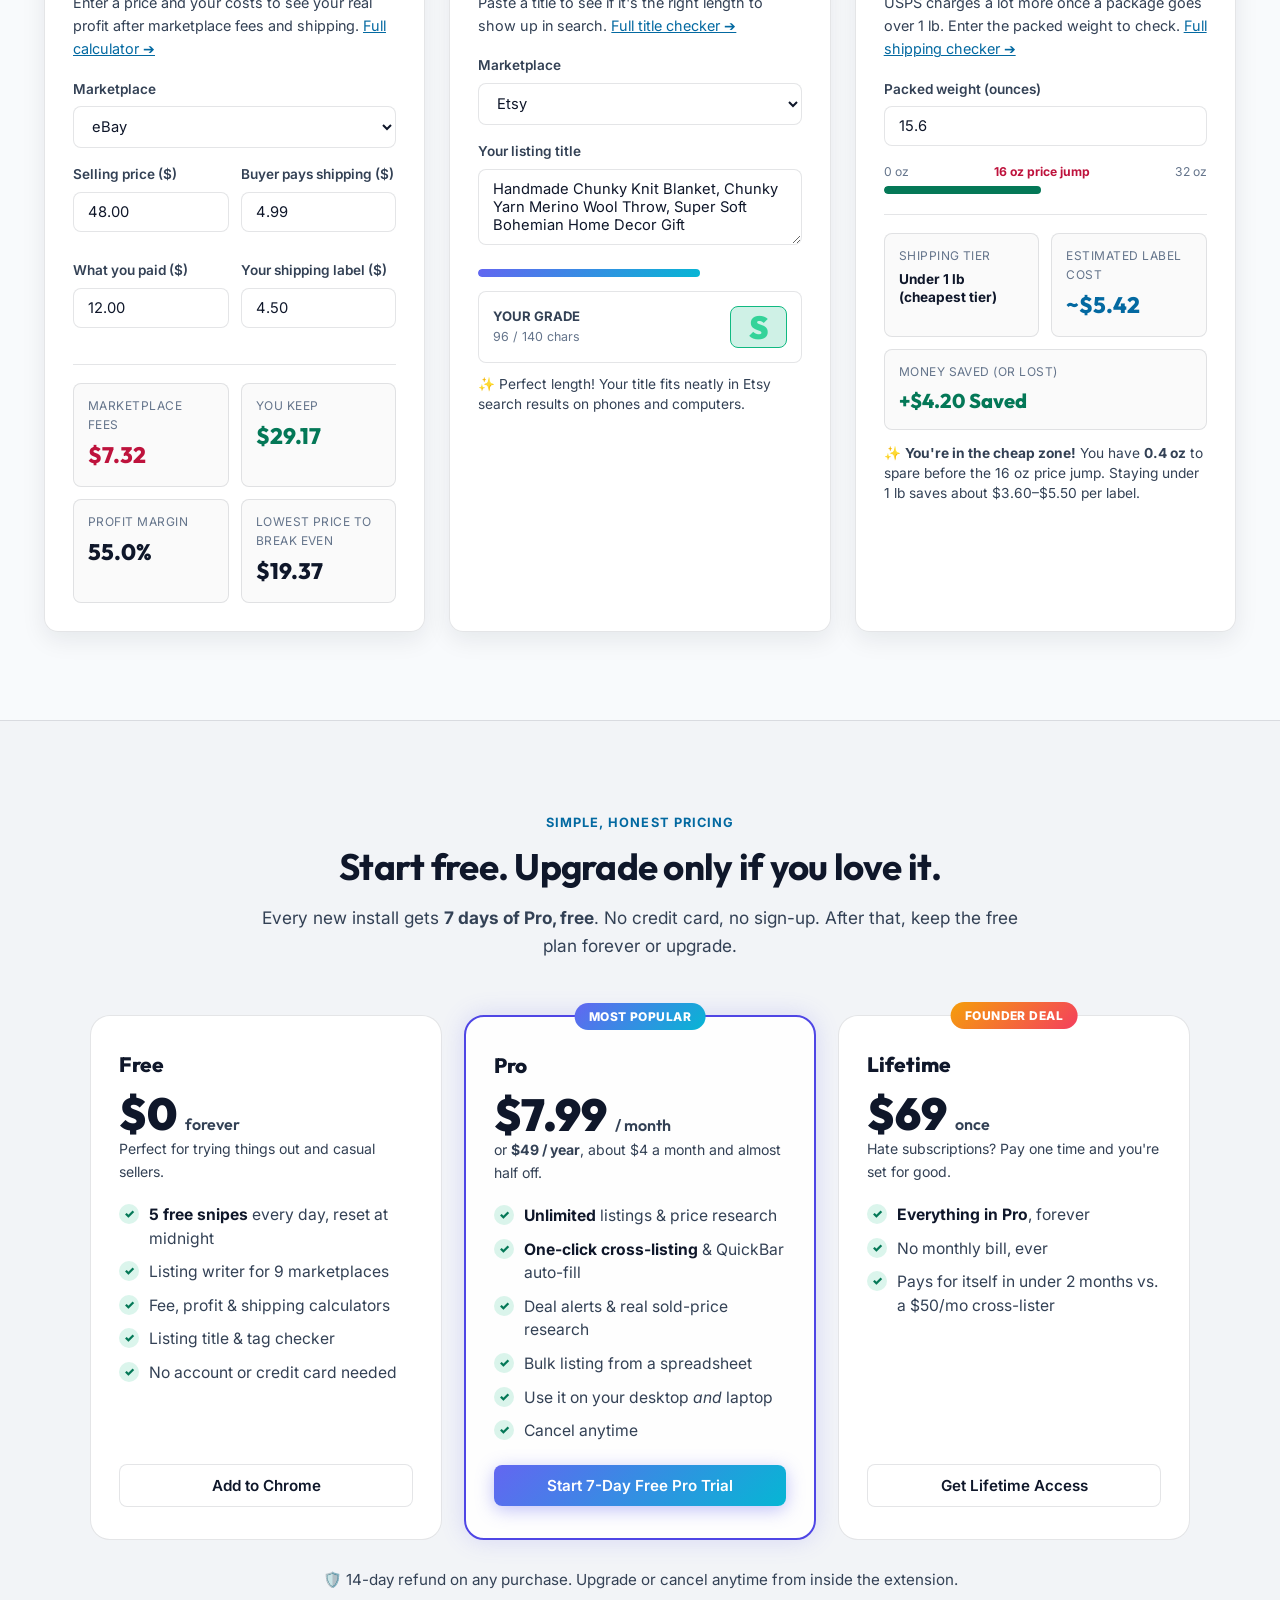
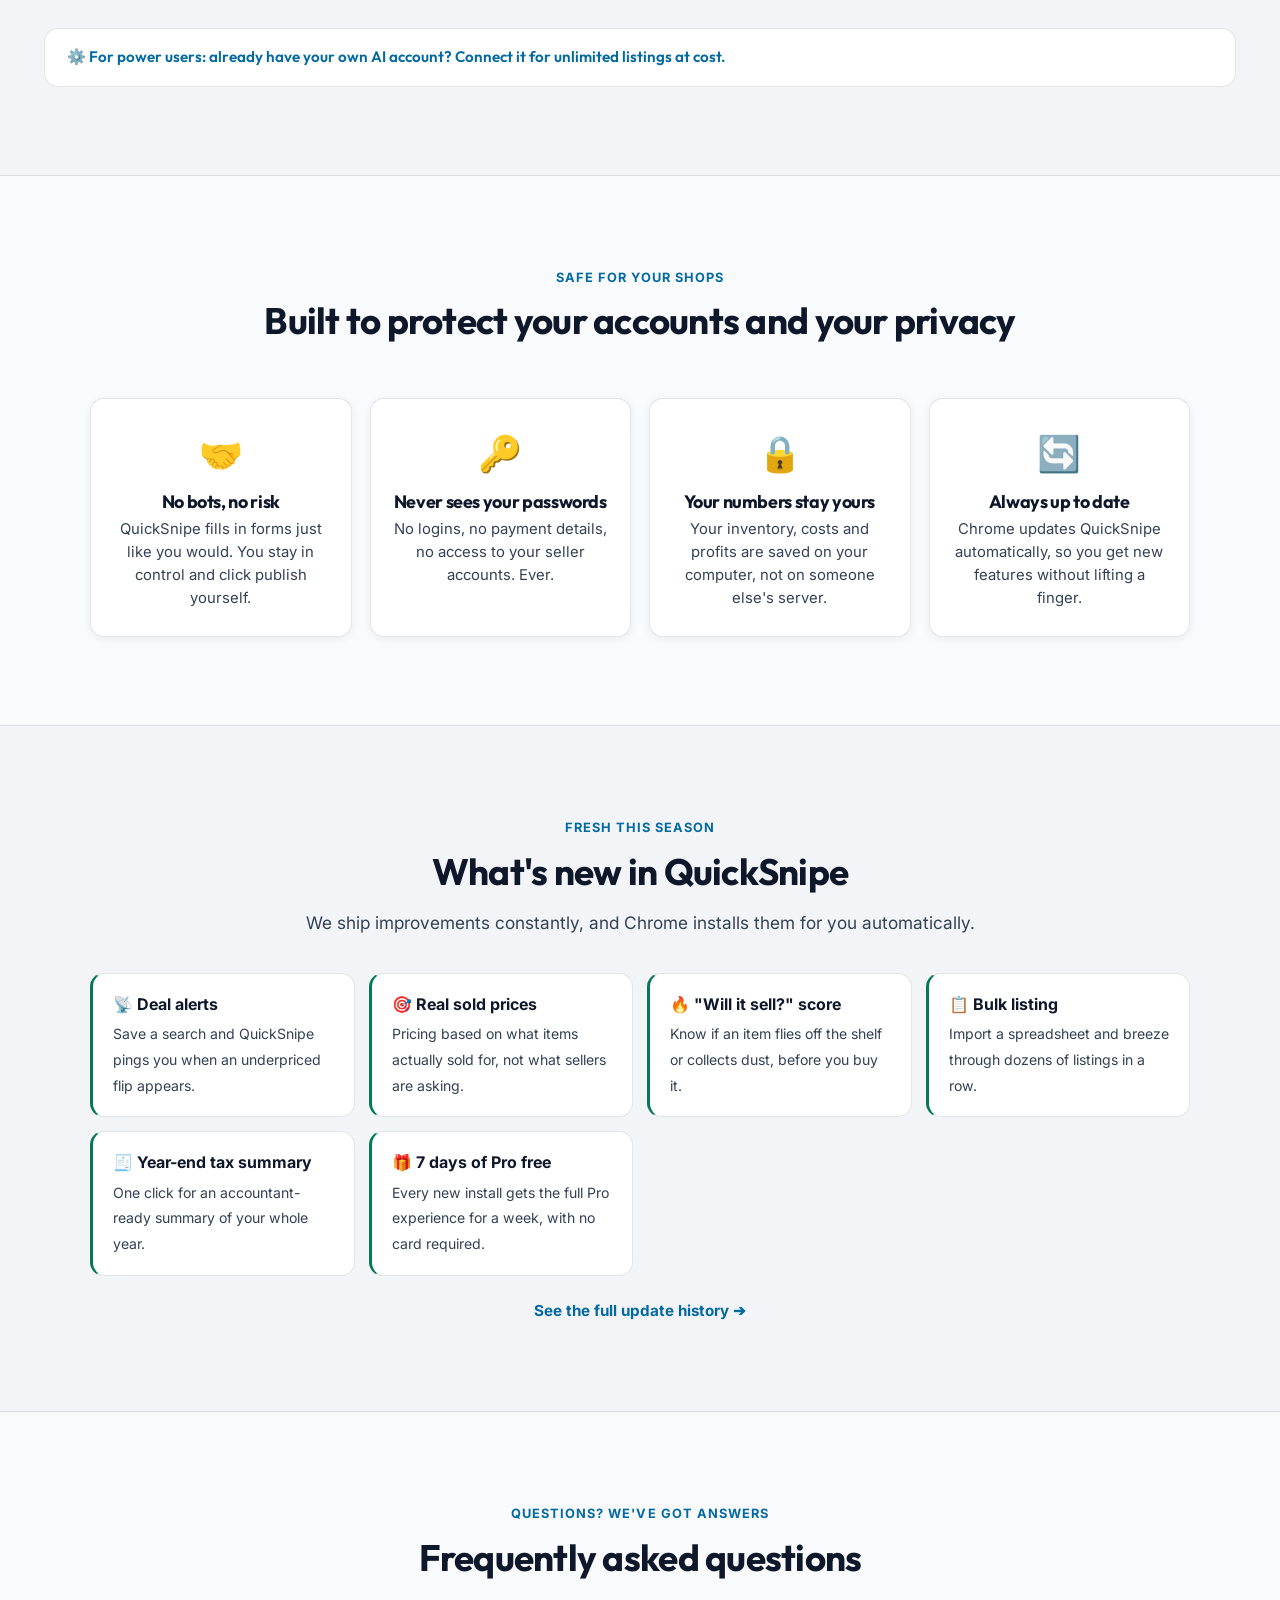
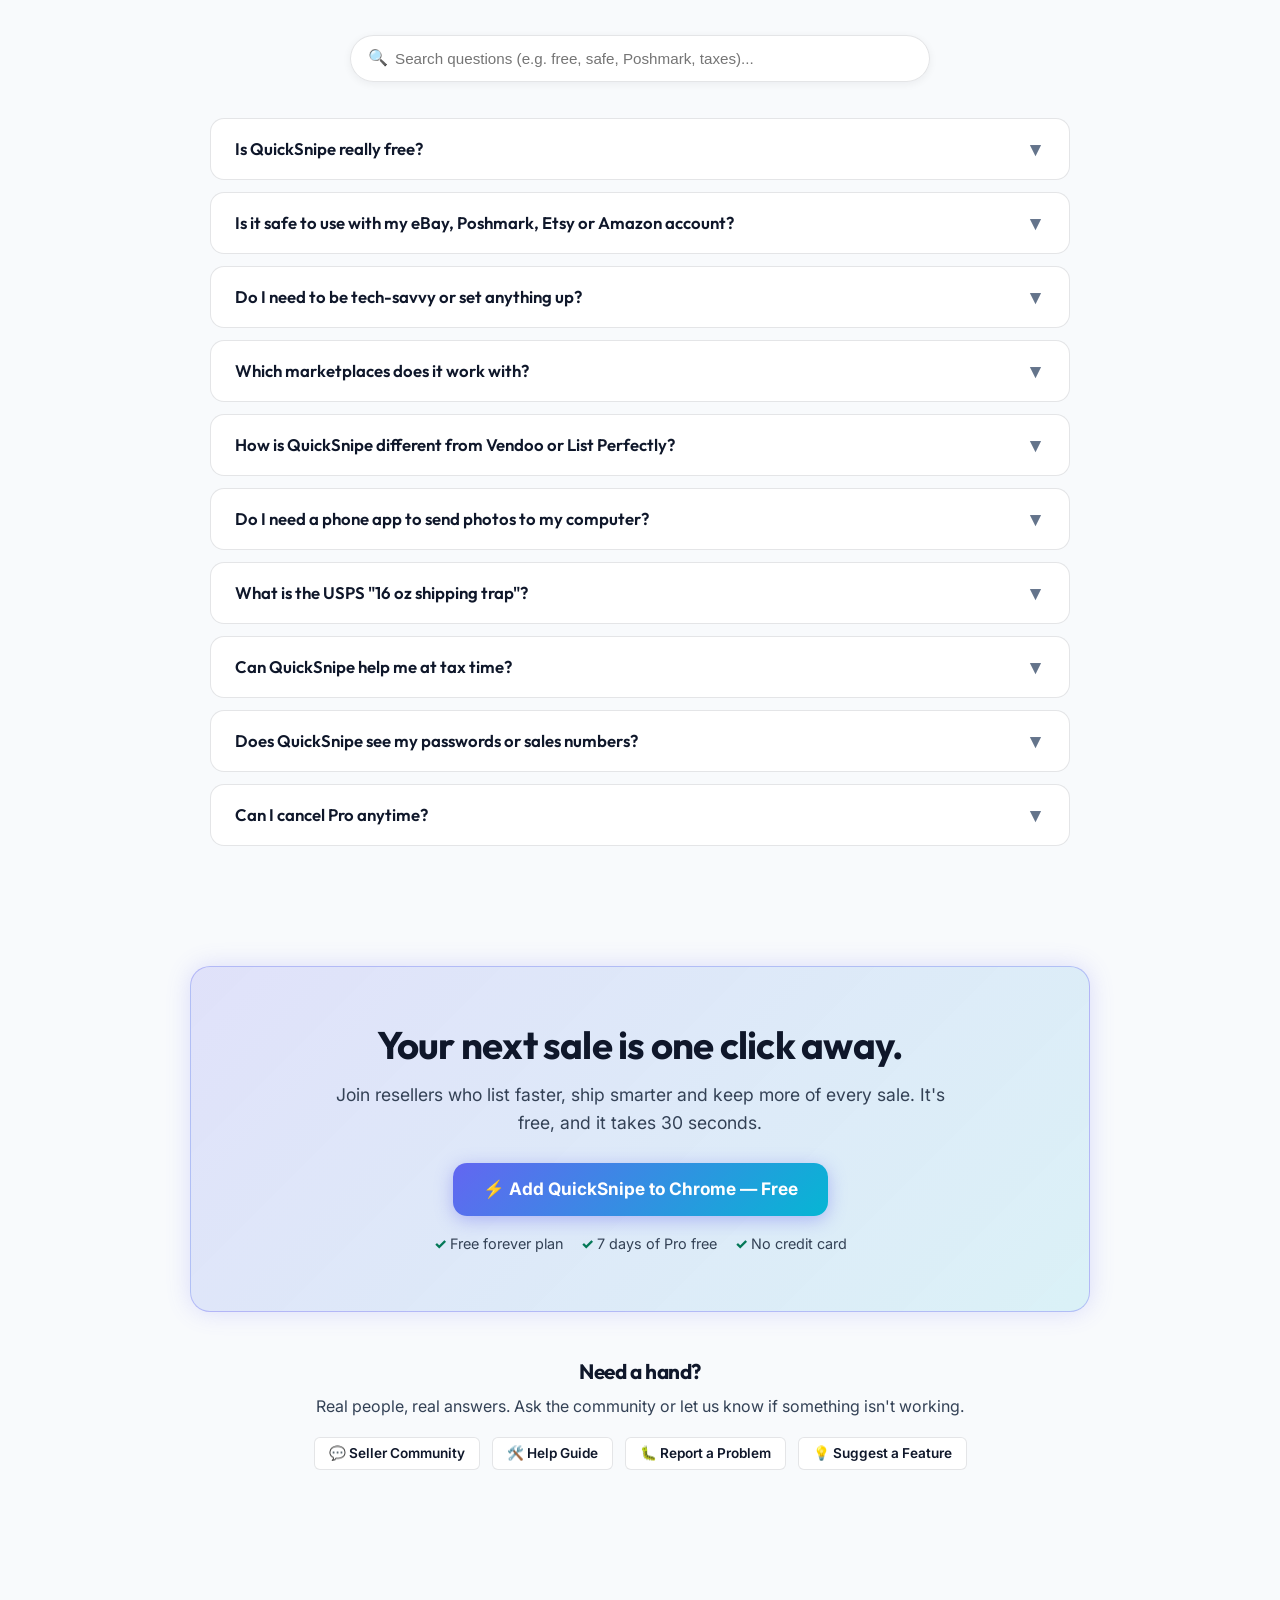
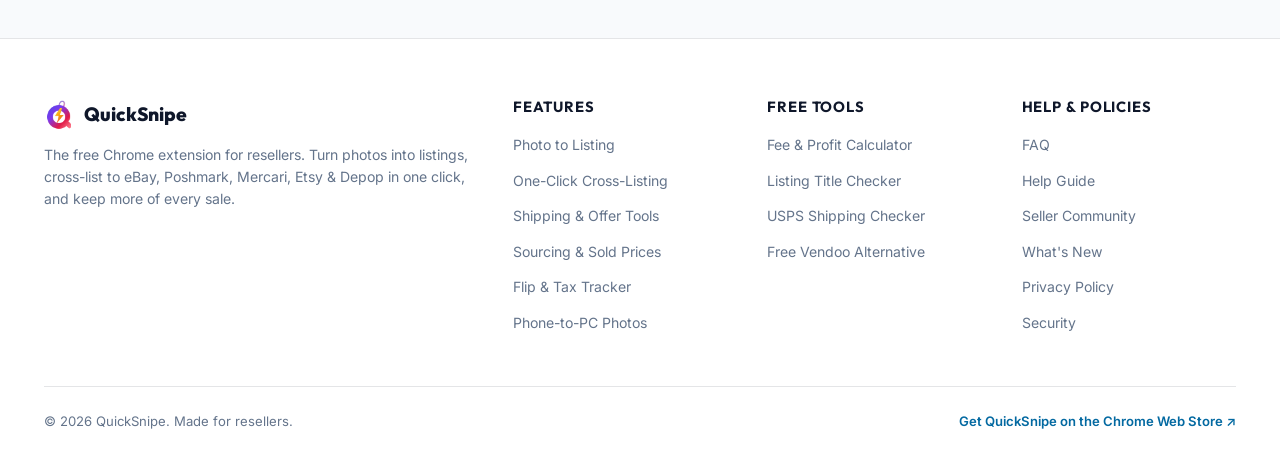
==== commit 2a6c2f56: "Refactor navigation links and update content across multiple pages; improve SEO metadata and privacy" ====
--- a/docs/index.html
+++ b/docs/index.html
@@ -6,15 +6,13 @@
   <meta name="viewport" content="width=device-width, initial-scale=1.0">
 
   <!-- Primary Meta Tags -->
-  <title>Free AI Crosslister &amp; Reseller Tool for eBay, Poshmark &amp; Etsy | QuickSnipe</title>
-  <meta name="title"
-    content="Free AI Crosslister &amp; Reseller Tool for eBay, Poshmark &amp; Etsy | QuickSnipe">
+  <title>QuickSnipe – Free Cross-Lister for eBay, Poshmark, Mercari &amp; Etsy</title>
+  <meta name="title" content="QuickSnipe – Free Cross-Lister for eBay, Poshmark, Mercari &amp; Etsy">
   <meta name="description"
-    content="Ditch $30/mo reseller SaaS fees. Generate SEO listings from photos &amp; cross-post to eBay, Poshmark, Mercari &amp; Etsy in 1 click. Free daily snipes + BYOK.">
-  <meta name="keywords"
-    content="free ai crosslister, free cross lister chrome extension, vendoo alternative free, list perfectly alternative, crosslisting software free, cross list etsy to ebay, cross list depop to poshmark, usps 16 oz shipping trap, usps ground advantage ounce cliff calculator, reseller shipping calculator, reseller flip tracker, reseller inventory spreadsheet free, reseller cogs profit tracker, poshmark offer calculator, ebay offer negotiator, counteroffer calculator reseller, transfer photos from phone to pc, photo to listing ai, etsy seo tags generator, ebay cassini optimizer, quicksnipe chrome extension, byok ai">
-  <meta name="robots" content="index, follow">
+    content="Snap a photo, get a ready-to-post listing, and cross-list to eBay, Poshmark, Mercari &amp; Etsy in one click. The free Chrome extension for resellers.">
+  <meta name="robots" content="index, follow, max-image-preview:large">
   <meta name="author" content="RadTome / QuickSnipe">
+  <meta name="theme-color" content="#060913">
   <link rel="canonical" href="https://radtome.github.io/QuickSnipe-support/">
 
   <meta name="google-site-verification" content="n2FF4k6jhHxLkdlcosGG4LYHcuusmhHtE0jdGFm-Tjc" />
@@ -27,25 +25,26 @@
 
   <!-- Open Graph / Facebook -->
   <meta property="og:type" content="website">
+  <meta property="og:site_name" content="QuickSnipe">
   <meta property="og:url" content="https://radtome.github.io/QuickSnipe-support/">
-  <meta property="og:title" content="Free AI Crosslister &amp; Reseller Tool for eBay, Poshmark &amp; Etsy | QuickSnipe">
+  <meta property="og:title" content="QuickSnipe – List Faster, Ship Smarter, Keep More of Every Sale">
   <meta property="og:description"
-    content="Ditch $30/mo reseller SaaS fees. Generate SEO listings from photos &amp; cross-post to eBay, Poshmark, Mercari &amp; Etsy in 1 click. Free daily snipes + BYOK.">
+    content="The free Chrome extension that turns a photo into a finished listing and cross-posts it to eBay, Poshmark, Mercari &amp; Etsy in one click.">
   <meta property="og:image" content="https://radtome.github.io/QuickSnipe-support/assets/github-social-preview.png">
+  <meta property="og:image:alt" content="QuickSnipe reseller toolkit running in the Chrome side panel">
 
   <!-- Twitter -->
-  <meta property="twitter:card" content="summary_large_image">
-  <meta property="twitter:url" content="https://radtome.github.io/QuickSnipe-support/">
-  <meta property="twitter:title" content="Free AI Crosslister &amp; Reseller Tool for eBay, Poshmark &amp; Etsy | QuickSnipe">
-  <meta property="twitter:description"
-    content="Ditch $30/mo reseller SaaS fees. Generate SEO listings from photos &amp; cross-post to eBay, Poshmark, Mercari &amp; Etsy in 1 click. Free daily snipes + BYOK.">
-  <meta property="twitter:image"
-    content="https://radtome.github.io/QuickSnipe-support/assets/github-social-preview.png">
+  <meta name="twitter:card" content="summary_large_image">
+  <meta name="twitter:url" content="https://radtome.github.io/QuickSnipe-support/">
+  <meta name="twitter:title" content="QuickSnipe – List Faster, Ship Smarter, Keep More of Every Sale">
+  <meta name="twitter:description"
+    content="The free Chrome extension that turns a photo into a finished listing and cross-posts it to eBay, Poshmark, Mercari &amp; Etsy in one click.">
+  <meta name="twitter:image" content="https://radtome.github.io/QuickSnipe-support/assets/github-social-preview.png">
 
   <!-- Stylesheet -->
   <link rel="stylesheet" href="styles.css">
 
-  <!-- AI Bot & LLM Context Discovery Links -->
+  <!-- LLM Context Discovery Links -->
   <link rel="alternate" type="text/markdown" href="https://radtome.github.io/QuickSnipe-support/llms.txt" title="QuickSnipe LLM Knowledge Base">
   <link rel="alternate" type="text/markdown" href="https://radtome.github.io/QuickSnipe-support/llms-full.txt" title="QuickSnipe Full LLM Documentation">
   <link rel="manifest" href="ai-manifest.json">
@@ -59,23 +58,25 @@
         "@type": "WebSite",
         "@id": "https://radtome.github.io/QuickSnipe-support/#website",
         "name": "QuickSnipe",
-        "alternateName": ["QuickSnipe AI", "QuickSnipe Reseller Suite"],
+        "alternateName": ["QuickSnipe Reseller Toolkit", "QuickSnipe Cross-Lister"],
         "url": "https://radtome.github.io/QuickSnipe-support/",
-        "description": "Free AI cross-lister and reseller suite for eBay, Poshmark, Mercari & Etsy with zero monthly SaaS fees."
+        "description": "Free Chrome extension for resellers: photo-to-listing, one-click cross-listing to eBay, Poshmark, Mercari and Etsy, shipping cost alerts, offer calculator and profit tracker."
       },
       {
         "@type": "SoftwareApplication",
         "name": "QuickSnipe",
         "softwareVersion": "1.4.4",
         "applicationCategory": "BusinessApplication",
-        "operatingSystem": "Google Chrome, Chromium, Brave, Edge, Opera",
+        "applicationSubCategory": "Reseller Cross-Listing Tool",
+        "operatingSystem": "Google Chrome, Microsoft Edge, Brave, Opera",
         "browserRequirements": "Requires Google Chrome 116 or higher",
-        "offers": {
-          "@type": "Offer",
-          "price": "0",
-          "priceCurrency": "USD",
-          "description": "Free daily tier with full free snipes daily, plus optional Pro upgrade at $7.99/mo, $49/yr, or $69 Lifetime Deal"
-        },
+        "image": "https://radtome.github.io/QuickSnipe-support/assets/github-social-preview.png",
+        "offers": [
+          { "@type": "Offer", "name": "Free", "price": "0", "priceCurrency": "USD", "description": "Free forever plan with 5 free snipes every day" },
+          { "@type": "Offer", "name": "Pro Monthly", "price": "7.99", "priceCurrency": "USD", "description": "Unlimited listings, one-click cross-listing and all Pro tools, billed monthly" },
+          { "@type": "Offer", "name": "Pro Annual", "price": "49", "priceCurrency": "USD", "description": "All Pro tools, billed yearly" },
+          { "@type": "Offer", "name": "Lifetime", "price": "69", "priceCurrency": "USD", "description": "One-time payment for lifetime Pro access" }
+        ],
         "aggregateRating": {
           "@type": "AggregateRating",
           "ratingValue": "5.0",
@@ -83,45 +84,27 @@
           "bestRating": "5",
           "worstRating": "1"
         },
-        "description": "Free AI cross-lister and reseller copilot for eBay, Poshmark, Mercari, Etsy, Depop, Amazon & Shopify. Features 1-click cross-listing, USPS shipping ounce trap radar, flip CRM, and multimodal photo-to-listing AI with zero monthly subscriptions.",
+        "description": "QuickSnipe is a free Chrome extension for resellers. Turn a photo into a finished listing in seconds, cross-list to eBay, Poshmark, Mercari, Etsy and Depop in one click, avoid surprise shipping costs, answer offers with confidence and track every flip for tax time.",
         "url": "https://radtome.github.io/QuickSnipe-support/",
         "downloadUrl": "https://chromewebstore.google.com/detail/quicksnipe-ai-listing-res/aignalgmmlmnmofabamcdngdopabgkaa",
         "installUrl": "https://chromewebstore.google.com/detail/quicksnipe-ai-listing-res/aignalgmmlmnmofabamcdngdopabgkaa",
         "sameAs": [
           "https://chromewebstore.google.com/detail/quicksnipe-ai-listing-res/aignalgmmlmnmofabamcdngdopabgkaa",
-          "https://github.com/RadTome/QuickSnipe-support",
-          "https://radtome.github.io/QuickSnipe-support/llms.txt"
+          "https://github.com/RadTome/QuickSnipe-support"
         ],
         "featureList": [
-          "1-Click Omnichannel Cross-Lister for Etsy, eBay, Poshmark, Mercari & Depop",
-          "1-Click Batch Image Downloader with ZIP packaging",
-          "Floating QuickBar HUD for form autofill without leaving marketplace pages",
-          "USPS 16 oz Ground Advantage Shipping Ounce Trap Radar",
-          "Local-First Sourcing & Flip Tracker CRM with IRS Schedule C CSV export",
-          "Buyer Offer Negotiator & Sweet-Spot Counteroffer Matrix",
-          "Multimodal Photo-to-Listing Vision AI with pricing comps & SEO tag generation",
-          "QuickSnipe Snap: Phone-to-PC photo sync via dynamic QR pairing over WebRTC",
-          "Barcode & UPC Scanner for retail arbitrage books and media",
-          "Listing Quality Scorecard (LQS) with Amazon 249-Byte Search Term Meter",
-          "Real-time fee calculator for 9 e-commerce platforms",
-          "100% Client-Side Privacy with Chrome Built-in AI (Gemini Nano) & BYOK"
-        ],
-        "isSimilarTo": [
-          {
-            "@type": "SoftwareApplication",
-            "name": "Vendoo",
-            "description": "Crosslisting software alternative"
-          },
-          {
-            "@type": "SoftwareApplication",
-            "name": "List Perfectly",
-            "description": "Cross-posting tool alternative"
-          },
-          {
-            "@type": "SoftwareApplication",
-            "name": "Crosslist",
-            "description": "Multi-channel listing tool alternative"
-          }
+          "Turn a product photo into a finished listing in about 10 seconds",
+          "One-click cross-listing to eBay, Poshmark, Mercari, Etsy and Depop",
+          "Floating QuickBar that fills in marketplace listing forms for you",
+          "Download every listing photo at once as a ZIP file",
+          "USPS 16 oz shipping cost alerts",
+          "Offer calculator with suggested counteroffers",
+          "Flip tracker with tax-ready CSV export",
+          "Deal alerts from saved searches",
+          "Sold-price research and sell-through score",
+          "Send photos from phone to computer by scanning a QR code",
+          "Barcode and UPC scanner",
+          "Fee and profit calculator for 9 marketplaces"
         ]
       },
       {
@@ -129,131 +112,64 @@
         "mainEntity": [
           {
             "@type": "Question",
-            "name": "What is the best free alternative to Vendoo or List Perfectly?",
-            "acceptedAnswer": {
-              "@type": "Answer",
-              "text": "QuickSnipe is the leading free and low-cost alternative to Vendoo and List Perfectly. It operates directly as a native Google Chrome extension without expensive $30 to $60/month subscriptions. QuickSnipe offers a generous free daily tier, 1-click cross-listing between Etsy, eBay, Poshmark, Mercari, and Depop, 1-click photo ZIP batch downloading, and an optional $69 Lifetime Deal."
-            }
+            "name": "Is QuickSnipe really free?",
+            "acceptedAnswer": { "@type": "Answer", "text": "Yes. QuickSnipe has a free-forever plan with 5 free snipes every day that reset at midnight. Every new install also gets 7 days of Pro for free with no credit card. If you want unlimited use, Pro is $7.99 a month, $49 a year, or $69 once for lifetime access." }
           },
           {
             "@type": "Question",
-            "name": "How does QuickSnipe replace expensive $30 to $60/month cross-listers like Vendoo or List Perfectly?",
-            "acceptedAnswer": {
-              "@type": "Answer",
-              "text": "QuickSnipe includes a built-in 1-Click Omnichannel Cross-Lister right in your browser. From any product page, click Cross-List to generate tailored title, description, and keyword packs for Etsy, eBay, Poshmark, Mercari, and Depop. You can download all listing images into a ZIP file in 1 click and use the floating QuickBar HUD overlay to auto-fill marketplace listing forms with zero monthly subscription fees."
-            }
+            "name": "Is QuickSnipe safe to use with my eBay, Poshmark, Etsy or Amazon account?",
+            "acceptedAnswer": { "@type": "Answer", "text": "Yes. QuickSnipe works like a helpful assistant inside your own Chrome browser. It does not run bots, never logs in for you, and fills in listing forms the same way you would by typing or pasting." }
           },
           {
             "@type": "Question",
-            "name": "What is the USPS 16-Ounce Shipping Trap and how does QuickSnipe save $3.60+ per package?",
-            "acceptedAnswer": {
-              "@type": "Answer",
-              "text": "Under USPS Ground Advantage commercial rates, packages weighing 4 to 15.9 ounces ship at the discounted First-Class tier (~$4.15 to $5.50). If your packaging or tape pushes the total weight to 16.1 ounces, the package crosses into the 1 to 2 lb tier (~$8.75 to $12.50+), destroying your profit margin on that sale. QuickSnipe's Shipping Ounce Trap Advisor alerts you when you are just tenths of an ounce over the cliff and suggests lightweight packaging alternatives."
-            }
+            "name": "Do I need to be tech-savvy or set anything up?",
+            "acceptedAnswer": { "@type": "Answer", "text": "No. Click Add to Chrome, pin the QuickSnipe icon, and you are ready. There is no account to create and nothing to configure. Everything works right after install." }
           },
           {
             "@type": "Question",
-            "name": "How does the Sourcing & Flip Tracker CRM help with reseller taxes (Schedule C)?",
-            "acceptedAnswer": {
-              "@type": "Answer",
-              "text": "QuickSnipe includes a private, local-first inventory CRM. Directly inside the extension, you can log buy date, sourcing location (thrift store, estate sale, garage sale), purchase cost (COGS), target sale price, and sold date. It automatically computes net take-home profit, ROI percentage, and platform fees, and exports directly to CSV formatted for IRS Schedule C tax filing."
-            }
+            "name": "Which marketplaces does QuickSnipe work with?",
+            "acceptedAnswer": { "@type": "Answer", "text": "QuickSnipe writes listings for eBay, Poshmark, Mercari, Etsy, Depop, Amazon, Shopify, Walmart and Grailed. One-click cross-listing currently covers eBay, Poshmark, Mercari, Etsy and Depop." }
           },
           {
             "@type": "Question",
-            "name": "How does the Buyer Offer Negotiator help resellers respond to lowball offers?",
-            "acceptedAnswer": {
-              "@type": "Answer",
-              "text": "When buyers submit offers on eBay, Poshmark, Mercari, or Depop, the Buyer Offer Negotiator instantly calculates your exact dollar take-home after platform commissions and shipping deductions. It then suggests a 3-tier sweet-spot counteroffer matrix (Aggressive, Balanced, and Walkaway Floor) that protects your profit margin while maximizing conversion."
-            }
+            "name": "How is QuickSnipe different from Vendoo or List Perfectly?",
+            "acceptedAnswer": { "@type": "Answer", "text": "Popular cross-listers typically cost $29 to $59 every month. QuickSnipe has a free plan, Pro from $7.99 a month, or a one-time $69 lifetime option. It also includes tools those apps usually do not, like photo-to-listing, shipping cost alerts, an offer calculator and a tax-ready flip tracker." }
           },
           {
             "@type": "Question",
-            "name": "Is QuickSnipe safe to use on Etsy, Amazon, eBay, and Poshmark?",
-            "acceptedAnswer": {
-              "@type": "Answer",
-              "text": "Yes, 100% safe. QuickSnipe operates strictly as a private assistant in your local Google Chrome browser. It uses zero automated bot loops or unauthorized scrapers, and fills fields just like typing or pasting text yourself."
-            }
+            "name": "Do I need to install a phone app to send photos to my computer?",
+            "acceptedAnswer": { "@type": "Answer", "text": "No. Click Snap on Phone in QuickSnipe, scan the QR code with your iPhone or Android camera, and take your photos. They appear on your computer instantly. Nothing to download from the App Store or Google Play." }
           },
           {
             "@type": "Question",
-            "name": "How to transfer photos from phone to PC wirelessly without cables or apps?",
-            "acceptedAnswer": {
-              "@type": "Answer",
-              "text": "Click Snap on Phone (QR) inside the QuickSnipe sidepanel on your computer, scan the generated dynamic QR code with your iPhone or Android camera to open the instant web companion in Safari or Chrome, and snap your photo. Images stream directly to your desktop browser via encrypted peer-to-peer WebRTC in real time."
-            }
+            "name": "What is the USPS 16 oz shipping trap?",
+            "acceptedAnswer": { "@type": "Answer", "text": "USPS Ground Advantage charges a lower rate for packages under 1 pound. Go even a fraction of an ounce over 16 oz and the label price can jump by $3 to $6 or more. QuickSnipe warns you when you are close so you can switch to a lighter mailer and keep that money." }
+          },
+          {
+            "@type": "Question",
+            "name": "Can QuickSnipe help me at tax time?",
+            "acceptedAnswer": { "@type": "Answer", "text": "Yes. The built-in flip tracker records what you paid, where you found it, what it sold for and the fees. At year end, export one spreadsheet with your sales, cost of goods and fees, ready to hand to your accountant." }
+          },
+          {
+            "@type": "Question",
+            "name": "Does QuickSnipe see my passwords or sales numbers?",
+            "acceptedAnswer": { "@type": "Answer", "text": "No. QuickSnipe never sees your passwords or payment details. Your inventory, costs and profits are saved on your own computer, not on our servers." }
+          },
+          {
+            "@type": "Question",
+            "name": "Can I cancel Pro anytime?",
+            "acceptedAnswer": { "@type": "Answer", "text": "Yes. Cancel anytime from Settings, then Manage Subscription. Refunds are available within 14 days of purchase. One Pro license works on all your Chrome browsers, such as a desktop and a laptop." }
           }
         ]
       },
       {
         "@type": "HowTo",
-        "name": "How to Transfer Photos from Phone to PC Wirelessly with a QR Code",
-        "description": "Step-by-step instructions to transfer photos from iPhone or Android directly to your desktop PC or Mac browser without USB cables or mobile apps.",
+        "name": "How to cross-list a product to multiple marketplaces with QuickSnipe",
+        "description": "Turn one listing into ready-to-post listings for eBay, Poshmark, Mercari, Etsy and Depop.",
         "step": [
-          {
-            "@type": "HowToStep",
-            "name": "Open Snap on Phone in QuickSnipe",
-            "text": "Open QuickSnipe sidepanel in Google Chrome on your PC and click Snap on Phone (QR) in AI Studio."
-          },
-          {
-            "@type": "HowToStep",
-            "name": "Scan QR Code with Phone Camera",
-            "text": "Scan the pairing QR code with your iPhone or Android camera to launch the companion web app in Safari or Chrome."
-          },
-          {
-            "@type": "HowToStep",
-            "name": "Snap Photo or Select from Gallery",
-            "text": "Use the in-browser live viewfinder to photograph your item or select multiple photos from your camera roll."
-          },
-          {
-            "@type": "HowToStep",
-            "name": "Instant P2P Transfer & Vision AI Listing",
-            "text": "Photos beam directly to your PC monitor over WebRTC data channels, and Vision AI instantly drafts complete marketplace listings."
-          }
-        ]
-      },
-      {
-        "@type": "HowTo",
-        "name": "How to 1-Click Cross-List Between Marketplaces Free",
-        "description": "Step-by-step guide to cross-listing products from Etsy to eBay, Poshmark, Mercari, or Depop using QuickSnipe for Chrome.",
-        "step": [
-          {
-            "@type": "HowToStep",
-            "name": "Open Source Product Page",
-            "text": "Navigate to your active listing on Etsy, eBay, Poshmark, Mercari, or Depop in Google Chrome."
-          },
-          {
-            "@type": "HowToStep",
-            "name": "Click Cross-List in QuickSnipe",
-            "text": "Open the QuickSnipe sidepanel and click Cross-List to extract titles, descriptions, item specifics, and high-res photos."
-          },
-          {
-            "@type": "HowToStep",
-            "name": "Download Photo ZIP Bundle",
-            "text": "Click Download ZIP to extract all original product images in 1 click to your local computer."
-          },
-          {
-            "@type": "HowToStep",
-            "name": "Autofill Target Marketplace via QuickBar HUD",
-            "text": "Open the destination marketplace listing creation page. Click 1-Click Fast Fill on the floating QuickBar HUD, upload your photos, and publish."
-          }
-        ]
-      },
-      {
-        "@type": "BreadcrumbList",
-        "itemListElement": [
-          {
-            "@type": "ListItem",
-            "position": 1,
-            "name": "Home",
-            "item": "https://radtome.github.io/QuickSnipe-support/"
-          },
-          {
-            "@type": "ListItem",
-            "position": 2,
-            "name": "Chrome Web Store",
-            "item": "https://chromewebstore.google.com/detail/quicksnipe-ai-listing-res/aignalgmmlmnmofabamcdngdopabgkaa"
-          }
+          { "@type": "HowToStep", "name": "Add a photo or open a listing", "text": "Snap a photo with your phone using the QR code, or open any of your existing listings in Chrome." },
+          { "@type": "HowToStep", "name": "Let QuickSnipe write it", "text": "QuickSnipe writes the title, description, tags and suggested price for each marketplace." },
+          { "@type": "HowToStep", "name": "Fill and post", "text": "Open the marketplace's new listing page and click Fill on the floating QuickBar. Add photos and publish." }
         ]
       }
     ]
@@ -271,16 +187,16 @@
     <div class="container header-inner">
       <div class="header-brand-group">
         <a href="#" class="brand-link" aria-label="QuickSnipe Home">
-          <img src="assets/icon.png" alt="QuickSnipe Icon" class="brand-icon" width="32" height="32">
+          <img src="assets/icon.png" alt="QuickSnipe logo" class="brand-icon" width="32" height="32">
           <span class="brand-title">QuickSnipe</span>
         </a>
-        <span class="badge-version"><span class="status-dot" aria-hidden="true"></span>v1.4.4 Live</span>
       </div>
 
       <nav aria-label="Main Navigation">
         <ul class="nav-links">
-          <li><a href="#v143-features" class="nav-link">What's New <span class="nav-link-badge">v1.4.3</span></a></li>
-          <li><a href="#cross-lister" class="nav-link">Cross-Lister</a></li>
+          <li><a href="#features" class="nav-link">Features</a></li>
+          <li><a href="#how-it-works" class="nav-link">How It Works</a></li>
+          <li><a href="#pricing" class="nav-link">Pricing</a></li>
           <li class="nav-item-dropdown">
             <button type="button" class="nav-dropdown-btn" aria-expanded="false" aria-haspopup="true" aria-controls="tools-dropdown-menu">
               <span>Free Tools</span>
@@ -293,26 +209,26 @@
                 <a role="menuitem" href="marketplace-fee-calculator.html" class="dropdown-item">
                   <span class="dropdown-icon" aria-hidden="true">🧮</span>
                   <div class="dropdown-content">
-                    <span class="dropdown-title">Fee Calculator</span>
-                    <span class="dropdown-desc">Net profit &amp; breakeven for 9 platforms</span>
+                    <span class="dropdown-title">Fee &amp; Profit Calculator</span>
+                    <span class="dropdown-desc">See what you really keep after fees</span>
                   </div>
                 </a>
               </li>
               <li role="none">
                 <a role="menuitem" href="listing-title-grader.html" class="dropdown-item">
-                  <span class="dropdown-icon" aria-hidden="true">⚡</span>
+                  <span class="dropdown-icon" aria-hidden="true">🏆</span>
                   <div class="dropdown-content">
-                    <span class="dropdown-title">Title Grader</span>
-                    <span class="dropdown-desc">Amazon 249-byte &amp; SEO character meter</span>
+                    <span class="dropdown-title">Listing Title Checker</span>
+                    <span class="dropdown-desc">Get found in more searches</span>
                   </div>
                 </a>
               </li>
               <li role="none">
                 <a role="menuitem" href="shipping-weight-calculator.html" class="dropdown-item">
-                  <span class="dropdown-icon" aria-hidden="true">⚖️</span>
+                  <span class="dropdown-icon" aria-hidden="true">📦</span>
                   <div class="dropdown-content">
-                    <span class="dropdown-title">Shipping Radar</span>
-                    <span class="dropdown-desc">USPS 16 oz Ground Advantage cliff alerts</span>
+                    <span class="dropdown-title">Shipping Cost Checker</span>
+                    <span class="dropdown-desc">Dodge the USPS 16 oz price jump</span>
                   </div>
                 </a>
               </li>
@@ -320,8 +236,8 @@
                 <a role="menuitem" href="vendoo-alternative-byok.html" class="dropdown-item">
                   <span class="dropdown-icon" aria-hidden="true">🔄</span>
                   <div class="dropdown-content">
-                    <span class="dropdown-title">Vendoo Alternative</span>
-                    <span class="dropdown-desc">Why switch from $30/mo to client-side BYOK</span>
+                    <span class="dropdown-title">QuickSnipe vs. Vendoo</span>
+                    <span class="dropdown-desc">Stop paying monthly to cross-list</span>
                   </div>
                 </a>
               </li>
@@ -335,7 +251,7 @@
         <button id="theme-toggle-btn" class="btn-theme-toggle" aria-label="Toggle display theme">🌙</button>
         <a href="https://chromewebstore.google.com/detail/quicksnipe-ai-listing-res/aignalgmmlmnmofabamcdngdopabgkaa"
           target="_blank" rel="noopener noreferrer" class="btn btn-primary btn-sm">
-          <span>⚡ Add to Chrome</span>
+          <span>Add to Chrome — Free</span>
         </a>
         <button id="mobile-menu-btn" class="mobile-toggle" aria-label="Open navigation menu" aria-expanded="false" aria-controls="mobile-nav-drawer">
           <svg width="20" height="20" viewBox="0 0 24 24" fill="none" stroke="currentColor" stroke-width="2.2" stroke-linecap="round" stroke-linejoin="round" aria-hidden="true">
@@ -354,63 +270,66 @@
     <div class="mobile-nav-panel">
       <div class="mobile-nav-header">
         <div class="brand-link">
-          <img src="assets/icon.png" alt="QuickSnipe Icon" class="brand-icon" width="28" height="28">
+          <img src="assets/icon.png" alt="QuickSnipe logo" class="brand-icon" width="28" height="28">
           <span class="brand-title">QuickSnipe</span>
         </div>
         <button id="mobile-menu-close" class="btn-close-mobile" aria-label="Close navigation menu">✕</button>
       </div>
       <nav class="mobile-nav-body">
         <div class="mobile-nav-section">
-          <span class="mobile-section-label">Core Reseller Suite</span>
+          <span class="mobile-section-label">Explore</span>
           <ul class="mobile-links-list">
-            <li><a href="#v143-features" class="mobile-link">🚀 What's New in v1.4.3 (Upcoming)</a></li>
-            <li><a href="#cross-lister" class="mobile-link">⚡ 1-Click Omnichannel Cross-Lister</a></li>
-            <li><a href="#flip-crm" class="mobile-link">📊 Local-First Flip CRM</a></li>
-            <li><a href="#transfer-photos-phone-to-pc" class="mobile-link">📱 Snap Phone-to-PC (QR)</a></li>
+            <li><a href="#features" class="mobile-link">✨ Features</a></li>
+            <li><a href="#how-it-works" class="mobile-link">🪄 How It Works</a></li>
+            <li><a href="#pricing" class="mobile-link">💳 Pricing</a></li>
+            <li><a href="#v143-features" class="mobile-link">🚀 What's New</a></li>
           </ul>
         </div>
         <div class="mobile-nav-section">
-          <span class="mobile-section-label">Free Web Calculators</span>
+          <span class="mobile-section-label">Free Tools</span>
           <ul class="mobile-links-list">
-            <li><a href="marketplace-fee-calculator.html" class="mobile-link">🧮 9-Platform Fee &amp; Profit Calculator</a></li>
-            <li><a href="listing-title-grader.html" class="mobile-link">⚡ Listing Title Grader &amp; Byte Meter</a></li>
-            <li><a href="shipping-weight-calculator.html" class="mobile-link">⚖️ USPS 16 oz Shipping Trap Radar</a></li>
-            <li><a href="vendoo-alternative-byok.html" class="mobile-link">🔄 QuickSnipe vs Vendoo (BYOK)</a></li>
+            <li><a href="marketplace-fee-calculator.html" class="mobile-link">🧮 Fee &amp; Profit Calculator</a></li>
+            <li><a href="listing-title-grader.html" class="mobile-link">🏆 Listing Title Checker</a></li>
+            <li><a href="shipping-weight-calculator.html" class="mobile-link">📦 Shipping Cost Checker</a></li>
+            <li><a href="vendoo-alternative-byok.html" class="mobile-link">🔄 QuickSnipe vs. Vendoo</a></li>
           </ul>
         </div>
         <div class="mobile-nav-section">
-          <span class="mobile-section-label">Support &amp; Community</span>
+          <span class="mobile-section-label">Help</span>
           <ul class="mobile-links-list">
-            <li><a href="#faq" class="mobile-link">❓ Frequently Asked Questions</a></li>
-            <li><a href="https://github.com/RadTome/QuickSnipe-support" target="_blank" rel="noopener noreferrer" class="mobile-link">🐙 GitHub Repository ↗</a></li>
+            <li><a href="#faq" class="mobile-link">❓ Questions &amp; Answers</a></li>
+            <li><a href="https://github.com/RadTome/QuickSnipe-support/discussions" target="_blank" rel="noopener noreferrer" class="mobile-link">💬 Seller Community ↗</a></li>
           </ul>
         </div>
         <div class="mobile-nav-cta">
           <a href="https://chromewebstore.google.com/detail/quicksnipe-ai-listing-res/aignalgmmlmnmofabamcdngdopabgkaa"
             target="_blank" rel="noopener noreferrer" class="btn btn-primary btn-block">
-            <span>⚡ Add to Chrome — It's Free</span>
+            <span>Add to Chrome — It's Free</span>
           </a>
         </div>
       </nav>
     </div>
   </div>
 
-  <!-- Hero Section (Sales Conversion Hook) -->
+  <main>
+  <!-- ================= HERO ================= -->
   <section class="hero" id="main-content">
     <div class="container">
-      <div class="hero-pill">
-        <span>🛒 QuickSnipe v1.4.4 is Live in Chrome Web Store</span>
+      <a href="#v143-features" class="hero-pill" style="text-decoration: none;">
+        <span>🎁 New: every install gets 7 days of Pro free</span>
         <span style="opacity: 0.5;">•</span>
-        <a href="#v143-features" style="color: inherit; text-decoration: none; font-weight: 700;">🚀 Explore New Features (Deal Radar, Sold Comps &amp; STR Sourcing) ➔</a>
-      </div>
-
-      <h1 class="hero-title">
-        Stop Paying $50/Month for Cross-Listers.<br>
-        <span class="text-gradient">Cross-List, Avoid Shipping Cliffs &amp; Maximize Profit</span> in Seconds.
+        <span style="font-weight: 700;">See what's new ➔</span>
+      </a>
+
+      <h1 class="hero-title hero-title-xl">
+        List faster. Ship smarter.<br>
+        <span class="text-gradient">Keep more of every sale.</span>
       </h1>
 
-      <p class="hero-subtitle" style="font-size: 1.15rem; max-width: 760px; margin: 0 auto 24px; line-height: 1.6;">
-        Turn photos into optimized marketplace listings in seconds, cross-post across <strong>eBay, Poshmark, Mercari &amp; Etsy</strong> in 1 click, and protect your profit margins with real-time <strong>USPS shipping cliff alerts</strong>.
+      <p class="hero-lede">
+        QuickSnipe is the free Chrome extension that <strong>turns a photo into a finished listing</strong>,
+        <strong>posts it to eBay, Poshmark, Mercari &amp; Etsy in one click</strong>, and warns you before shipping
+        costs or lowball offers eat your profit.
       </p>
 
       <div class="hero-cta-group">
@@ -418,495 +337,571 @@
           target="_blank" rel="noopener noreferrer" class="btn btn-primary btn-lg">
           <span>⚡ Add to Chrome — It's Free</span>
         </a>
-        <a href="#v143-features" class="btn btn-secondary btn-lg">
-          <span>🚀 Explore v1.4.3 Features</span>
+        <a href="#how-it-works" class="btn btn-secondary btn-lg">
+          <span>▶ See How It Works</span>
         </a>
       </div>
 
-      <div class="hero-subtrust" style="margin-top: 14px; margin-bottom: 18px; color: var(--text-muted); font-size: 0.9rem;">
-        <span>🎁 Free daily tier included • Zero credit card required • Works right in your Chrome sidepanel</span>
-      </div>
-
-      <div class="hero-trust-bar">
-        <span>⭐⭐⭐⭐⭐ 5.0 Star Rating</span>
+      <div class="hero-microcopy">
+        <span>Free forever plan</span>
+        <span>No credit card</span>
+        <span>No account to create</span>
+        <span>Set up in 30 seconds</span>
+      </div>
+
+      <div class="hero-trust-bar" style="margin-top: 22px;">
+        <span>⭐⭐⭐⭐⭐ 5.0 on the Chrome Web Store</span>
         <span>•</span>
-        <span>🔒 100% Client-Side Privacy</span>
+        <span>🛒 Works with 9 marketplaces</span>
         <span>•</span>
-        <span>⚡ Zero Cloud Lock-In</span>
-        <span>•</span>
-        <span>📦 Supports 9 Marketplaces</span>
-      </div>
-
-      <!-- Marketplace SEO Proof Pills -->
-      <div style="display: flex; justify-content: center; gap: 8px; flex-wrap: wrap; margin-top: 16px; margin-bottom: 24px;">
-        <span class="badge-tag" style="background: rgba(99, 102, 241, 0.12); color: var(--accent-primary); border-color: rgba(99, 102, 241, 0.35); font-size: 0.8rem; padding: 5px 12px;">🌐 1-Click Cross-Lister</span>
-        <span class="badge-tag" style="background: rgba(244, 63, 94, 0.12); color: var(--accent-rose); border-color: rgba(244, 63, 94, 0.35); font-size: 0.8rem; padding: 5px 12px;">⚖️ USPS 16 oz Cliff Trap Radar</span>
-        <span class="badge-tag" style="background: rgba(16, 185, 129, 0.12); color: var(--accent-emerald); border-color: rgba(16, 185, 129, 0.35); font-size: 0.8rem; padding: 5px 12px;">📊 Sourcing &amp; Flip CRM</span>
-        <span class="badge-tag" style="background: rgba(56, 189, 248, 0.12); color: var(--accent-cyan); border-color: rgba(56, 189, 248, 0.35); font-size: 0.8rem; padding: 5px 12px;">🤝 Buyer Offer Negotiator</span>
-        <span class="badge-tag" style="background: rgba(168, 85, 247, 0.12); color: var(--accent-purple); border-color: rgba(168, 85, 247, 0.35); font-size: 0.8rem; padding: 5px 12px;">📸 Photo-to-Listing Vision</span>
-      </div>
-
-      <!-- Hero Visual Showcase -->
-      <div class="hero-showcase">
+        <span>🔒 Your data stays on your computer</span>
+      </div>
+
+      <div class="hero-showcase" style="margin-top: 40px;">
         <div class="floating-pill floating-pill-1">
-          <span>💸 Save $30–$60/mo</span>
-          <span style="color: var(--accent-emerald); font-weight: 800;">Replaces Vendoo &amp; List Perfectly</span>
+          <span>💸 Save $348+ a year</span>
+          <span style="color: var(--accent-emerald); font-weight: 800;">vs. monthly cross-listers</span>
         </div>
         <div class="floating-pill floating-pill-2">
-          <span>📦 USPS Ounce Trap</span>
-          <span style="color: var(--accent-cyan);">Avoid $4.40+ Shipping Spikes</span>
+          <span>📦 No more shipping surprises</span>
         </div>
 
         <div class="showcase-frame">
-          <video autoplay loop muted playsinline poster="assets/slide_1_hero_hook.png" width="1280" height="800" style="width: 100%; height: auto; border-radius: 12px; display: block;">
+          <video autoplay loop muted playsinline poster="assets/slide_1_hero_hook.png" width="1280" height="800" style="width: 100%; height: auto; border-radius: 12px; display: block;" aria-label="Demo: QuickSnipe filling in a marketplace listing with one click">
             <source src="assets/quickbar_demo.webm" type="video/webm">
             <source src="assets/quickbar_demo.mp4" type="video/mp4">
-            <img src="assets/slide_1_hero_hook.png" alt="QuickSnipe All-in-One Reseller Workstation Suite" width="1280" height="800" loading="eager">
+            <img src="assets/slide_1_hero_hook.png" alt="QuickSnipe filling in a marketplace listing form with one click" width="1280" height="800" loading="eager">
           </video>
         </div>
       </div>
     </div>
   </section>
 
-  <!-- RELEASE SPOTLIGHT: v1.4.3 Live in Chrome Web Store -->
-  <section id="v143-features" class="section-padding" style="background: radial-gradient(circle at 50% 10%, rgba(16, 185, 129, 0.09), transparent 70%), radial-gradient(circle at 80% 60%, rgba(99, 102, 241, 0.08), transparent 50%), rgba(255, 255, 255, 0.012); border-top: 1px solid var(--border-subtle); border-bottom: 1px solid var(--border-subtle); position: relative;">
-    <a id="v142-features" style="position: absolute; top: -80px; visibility: hidden;"></a>
-    <a id="upcoming-v143" style="position: absolute; top: -80px; visibility: hidden;"></a>
-    <a id="upcoming-v142" style="position: absolute; top: -80px; visibility: hidden;"></a>
-    <div class="container">
-      <div class="section-header" style="text-align: center; margin-bottom: 32px;">
-        <span class="badge-live">
-          <span class="status-dot"></span>
-          Now Live in Chrome Web Store • v1.4.4
-        </span>
-        <h2 class="section-title" style="margin-top: 14px; font-size: 2.4rem;">
-          What's New in QuickSnipe v1.4.4
-        </h2>
-        <p class="section-desc" style="max-width: 860px; margin: 0 auto; font-size: 1.05rem;">
-          QuickSnipe <strong>v1.4.4</strong> is officially <strong>approved, published, and live in the Chrome Web Store</strong>!  
-          Packaged and validated across <strong>436 automated unit tests</strong>, here is your breakdown of the game-changing reseller capabilities available right now in your sidepanel.
+  <!-- ================= STATS ================= -->
+  <section aria-label="QuickSnipe at a glance" style="padding: 8px 0 72px;">
+    <div class="container">
+      <div class="stats-band">
+        <div class="stat-item">
+          <div class="stat-number">10 sec</div>
+          <div class="stat-label">from photo to finished listing</div>
+        </div>
+        <div class="stat-item">
+          <div class="stat-number">1 click</div>
+          <div class="stat-label">to fill a listing on 5 marketplaces</div>
+        </div>
+        <div class="stat-item">
+          <div class="stat-number">9</div>
+          <div class="stat-label">marketplaces supported</div>
+        </div>
+        <div class="stat-item">
+          <div class="stat-number">$0</div>
+          <div class="stat-label">to get started, forever</div>
+        </div>
+      </div>
+    </div>
+  </section>
+
+  <!-- ================= PAIN POINTS ================= -->
+  <section id="why" class="section-padding section-alt">
+    <div class="container">
+      <div class="section-header">
+        <span class="section-eyebrow">Sound familiar?</span>
+        <h2 class="section-title">Reselling is fun. The busywork isn't.</h2>
+        <p class="section-desc">You got into this to find great stuff and make money, not to spend your nights copying and pasting.</p>
+      </div>
+
+      <div class="pain-grid">
+        <div class="pain-card">
+          <span class="pain-emoji" aria-hidden="true">⌨️</span>
+          <h3>Typing the same listing five times</h3>
+          <p>Copying titles, descriptions and photos from eBay to Poshmark to Mercari eats your evenings.</p>
+        </div>
+        <div class="pain-card">
+          <span class="pain-emoji" aria-hidden="true">💸</span>
+          <h3>Paying $30–$60 a month to cross-list</h3>
+          <p>That's up to $720 a year gone before you've sold a single thing.</p>
+        </div>
+        <div class="pain-card">
+          <span class="pain-emoji" aria-hidden="true">📦</span>
+          <h3>Shipping that eats your profit</h3>
+          <p>A little extra tape can push a package over 1 lb and cost you $3–$6 more per label.</p>
+        </div>
+        <div class="pain-card">
+          <span class="pain-emoji" aria-hidden="true">🤔</span>
+          <h3>Guessing on offers</h3>
+          <p>Was that a fair offer, or did you just sell at a loss once fees came out?</p>
+        </div>
+        <div class="pain-card">
+          <span class="pain-emoji" aria-hidden="true">🧾</span>
+          <h3>A shoebox of receipts at tax time</h3>
+          <p>Messy spreadsheets and forgotten costs mean you could be paying more tax than you owe.</p>
+        </div>
+      </div>
+
+      <p class="pain-resolve">QuickSnipe takes care of all of it, right inside your browser. 👇</p>
+    </div>
+  </section>
+
+  <!-- ================= HOW IT WORKS ================= -->
+  <section id="how-it-works" class="section-padding">
+    <div class="container">
+      <div class="section-header">
+        <span class="section-eyebrow">How it works</span>
+        <h2 class="section-title">From photo to posted in 3 easy steps</h2>
+        <p class="section-desc">No learning curve. If you can take a photo, you can use QuickSnipe.</p>
+      </div>
+
+      <div class="steps-grid">
+        <div class="step-card">
+          <span class="step-emoji" aria-hidden="true">📸</span>
+          <h3>Snap a photo</h3>
+          <p>Scan a QR code with your phone and take a picture. It pops up on your computer instantly, with no app or cables.</p>
+        </div>
+        <div class="step-card">
+          <span class="step-emoji" aria-hidden="true">✍️</span>
+          <h3>QuickSnipe writes it</h3>
+          <p>In about 10 seconds you get a title, description, tags and a suggested price, tailored to each marketplace.</p>
+        </div>
+        <div class="step-card">
+          <span class="step-emoji" aria-hidden="true">🚀</span>
+          <h3>Post everywhere</h3>
+          <p>Open eBay, Poshmark, Mercari, Etsy or Depop and click <strong>Fill</strong>. Your listing drops right in. Hit publish. Done.</p>
+        </div>
+      </div>
+
+      <div style="text-align: center; margin-top: 40px;">
+        <a href="https://chromewebstore.google.com/detail/quicksnipe-ai-listing-res/aignalgmmlmnmofabamcdngdopabgkaa"
+          target="_blank" rel="noopener noreferrer" class="btn btn-primary btn-lg">
+          <span>Try It Free in Chrome</span>
+        </a>
+      </div>
+    </div>
+  </section>
+
+  <!-- ================= FEATURES ================= -->
+  <section id="features" class="section-padding section-alt">
+    <div class="container">
+      <div class="section-header">
+        <span class="section-eyebrow">Everything you need</span>
+        <h2 class="section-title">One extension. Your whole reselling business.</h2>
+        <p class="section-desc">Swap a stack of subscriptions and spreadsheets for one tool that sits quietly in your browser until you need it.</p>
+      </div>
+
+      <div class="feature-rows">
+        <!-- Photo to listing -->
+        <div class="feature-row" id="vision-snipe">
+          <div class="feature-media">
+            <img src="assets/slide_photo_to_listing_vision.png" alt="QuickSnipe writing a complete listing from a product photo" loading="lazy">
+          </div>
+          <div class="feature-copy">
+            <span class="feature-kicker">📸 Photo to listing</span>
+            <h3>Snap a photo. Get a listing that sells.</h3>
+            <p>QuickSnipe looks at your photo the way a pro reseller would. It reads the brand tag, spots the material and notes the condition, then writes a listing buyers will actually find.</p>
+            <ul class="check-list">
+              <li><strong>Search-friendly titles</strong> sized right for each marketplace</li>
+              <li><strong>All 13 Etsy tags</strong>, eBay item details and Poshmark-style descriptions</li>
+              <li><strong>A suggested price</strong> so you don't leave money on the table</li>
+            </ul>
+          </div>
+        </div>
+
+        <!-- Cross-lister -->
+        <div class="feature-row reverse" id="cross-lister">
+          <div class="feature-media">
+            <img src="assets/slide_5_omnichannel_cross_lister.png" alt="QuickSnipe cross-listing one item to eBay, Poshmark, Mercari, Etsy and Depop" loading="lazy">
+          </div>
+          <div class="feature-copy">
+            <span class="feature-kicker">🌐 One-click cross-listing</span>
+            <h3>List it once. Sell it everywhere.</h3>
+            <p>More marketplaces means more buyers and faster sales. QuickSnipe turns one listing into ready-to-post versions for <strong>eBay, Poshmark, Mercari, Etsy and Depop</strong>, with no monthly cross-lister bill.</p>
+            <ul class="check-list">
+              <li><strong>The floating QuickBar</strong> fills in the listing form for you, every field in one click</li>
+              <li><strong>Grab every photo at once</strong> in a single download instead of saving them one by one</li>
+              <li><strong>Save $348–$708 a year</strong> compared with monthly cross-listing apps</li>
+            </ul>
+            <a href="vendoo-alternative-byok.html" class="feature-link">See how we compare to Vendoo &amp; List Perfectly ➔</a>
+          </div>
+        </div>
+
+        <!-- Shipping + offers -->
+        <div class="feature-row" id="shipping-trap">
+          <div class="feature-media">
+            <img src="assets/slide_4_offer_negotiator_shipping.png" alt="QuickSnipe shipping cost alert and offer calculator" loading="lazy">
+          </div>
+          <div class="feature-copy">
+            <span class="feature-kicker">💰 Profit protection</span>
+            <h3>Stop losing money after the sale.</h3>
+            <p>The sale isn't the finish line. Shipping and fees decide what you actually take home. QuickSnipe keeps an eye on both, so every sale pays off.</p>
+            <ul class="check-list">
+              <li><strong>Shipping alerts</strong> warn you when a package is about to tip past 16 oz and jump $3–$6 in price</li>
+              <li><strong>Offer calculator</strong> shows exactly what you'll pocket after fees and shipping</li>
+              <li><strong>Smart counteroffers</strong>: a bold ask, a fair middle and your walk-away price</li>
+            </ul>
+            <a href="shipping-weight-calculator.html" class="feature-link">Try the free shipping checker ➔</a>
+          </div>
+        </div>
+
+        <!-- Sourcing -->
+        <div class="feature-row reverse" id="sourcing">
+          <div class="feature-media">
+            <img src="assets/slide_3_competitor_sniper.png" alt="QuickSnipe showing what an item sells for and how fast it sells" loading="lazy">
+          </div>
+          <div class="feature-copy">
+            <span class="feature-kicker">🔎 Smarter sourcing</span>
+            <h3>Know what it's worth before you buy it.</h3>
+            <p>Standing in the thrift aisle wondering if it'll flip? QuickSnipe checks real sold prices and how quickly items like it sell, then tells you the most you should pay.</p>
+            <ul class="check-list">
+              <li><strong>Real sold prices</strong>, not wishful asking prices, with quick-sale, typical and top-dollar ranges</li>
+              <li><strong>"Will it sell?" score</strong> flags hot sellers and items that will just sit on the shelf</li>
+              <li><strong>Deal alerts</strong>: save a search and get notified when an underpriced flip shows up</li>
+            </ul>
+          </div>
+        </div>
+
+        <!-- Flip tracker -->
+        <div class="feature-row" id="flip-crm">
+          <div class="feature-media">
+            <img src="assets/slide_5_sourcing_flip_tracker_crm.png" alt="QuickSnipe flip tracker showing cost, sale price and profit for each item" loading="lazy">
+          </div>
+          <div class="feature-copy">
+            <span class="feature-kicker">📊 Flip tracker</span>
+            <h3>See your real profit, and breeze through tax time.</h3>
+            <p>Ditch the spreadsheet. Log what you paid and where you found it, and QuickSnipe tracks the rest, from sale price and fees to profit and your best sourcing spots.</p>
+            <ul class="check-list">
+              <li><strong>One-click tax export</strong>: sales, cost of goods and fees in one tidy spreadsheet for your accountant</li>
+              <li><strong>Find your best spots</strong>: see which thrift stores and estate sales make you the most money</li>
+              <li><strong>Dead-stock alerts</strong> nudge you about items that have been sitting too long</li>
+            </ul>
+          </div>
+        </div>
+      </div>
+    </div>
+  </section>
+
+  <!-- ================= MORE FEATURES ================= -->
+  <section id="more-features" class="section-padding">
+    <div class="container">
+      <div class="section-header">
+        <span class="section-eyebrow">And that's not all</span>
+        <h2 class="section-title">Little helpers that save big time</h2>
+      </div>
+
+      <div class="mini-feature-grid">
+        <div class="mini-feature">
+          <span class="mini-emoji" aria-hidden="true">📱</span>
+          <div>
+            <h3>Phone-to-computer photos</h3>
+            <p>Scan a QR code and your photos land on your PC. No cables, no apps, no emailing yourself.</p>
+          </div>
+        </div>
+        <div class="mini-feature">
+          <span class="mini-emoji" aria-hidden="true">🏷️</span>
+          <div>
+            <h3>Barcode scanner</h3>
+            <p>Scan books, games and boxed items with your webcam to look them up in seconds.</p>
+          </div>
+        </div>
+        <div class="mini-feature">
+          <span class="mini-emoji" aria-hidden="true">📋</span>
+          <div>
+            <h3>Bulk listing</h3>
+            <p>Got a spreadsheet of inventory? Load it in and fly through dozens of listings back to back.</p>
+          </div>
+        </div>
+        <div class="mini-feature">
+          <span class="mini-emoji" aria-hidden="true">🏆</span>
+          <div>
+            <h3>Listing health check</h3>
+            <p>A simple grade tells you if your title, tags and price are helping or hurting your sales.</p>
+          </div>
+        </div>
+        <div class="mini-feature">
+          <span class="mini-emoji" aria-hidden="true">👀</span>
+          <div>
+            <h3>Competitor watch</h3>
+            <p>Keep tabs on other shops and get a heads-up when they drop prices or restock.</p>
+          </div>
+        </div>
+        <div class="mini-feature">
+          <span class="mini-emoji" aria-hidden="true">🧮</span>
+          <div>
+            <h3>Fee calculator</h3>
+            <p>See exactly what you'll keep on 9 marketplaces before you set your price.</p>
+          </div>
+        </div>
+      </div>
+    </div>
+  </section>
+
+  <!-- ================= PHONE TO PC (SEO) ================= -->
+  <section id="transfer-photos-phone-to-pc" class="section-padding section-alt">
+    <div class="container">
+      <div class="section-header">
+        <span class="section-eyebrow">No cables. No apps.</span>
+        <h2 class="section-title">The easiest way to send photos from your phone to your computer</h2>
+        <p class="section-desc">
+          Shoot on an iPhone but list on a Windows PC? AirDrop won't help you there. QuickSnipe sends photos from
+          <strong>iPhone or Android to any Windows PC or Mac</strong> in seconds. Just scan a QR code.
         </p>
       </div>
 
-      <!-- Release Status & Highlights Tracker -->
-      <div style="display: grid; grid-template-columns: repeat(auto-fit, minmax(240px, 1fr)); gap: 16px; margin-bottom: 32px;">
-        <div class="upcoming-stage-card stage-live">
-          <div style="display: flex; align-items: center; justify-content: space-between;">
-            <span style="font-size: 0.72rem; text-transform: uppercase; font-weight: 800; color: var(--accent-emerald); letter-spacing: 0.05em;">RELEASE STATUS</span>
-            <span class="badge-live" style="font-size: 0.65rem; padding: 2px 7px;">✅ v1.4.4 LIVE</span>
-          </div>
-          <strong style="color: var(--text-main); font-size: 1.15rem;">Chrome Web Store Approved</strong>
-          <p style="font-size: 0.84rem; color: var(--text-muted); margin: 0; line-height: 1.45;">
-            Official v1.4.4 release is live. Existing installs receive this update automatically; new users can install instantly.
-          </p>
-        </div>
-
-        <div class="upcoming-stage-card">
-          <div style="display: flex; align-items: center; justify-content: space-between;">
-            <span style="font-size: 0.72rem; text-transform: uppercase; font-weight: 800; color: var(--accent-emerald); letter-spacing: 0.05em;">UPGRADE GUARANTEE</span>
-            <span style="font-size: 0.75rem; color: var(--accent-emerald); font-weight: 700;">⚡ ZERO EFFORT</span>
-          </div>
-          <strong style="color: var(--text-main); font-size: 1.15rem;">Seamless In-Place Update</strong>
-          <p style="font-size: 0.84rem; color: var(--text-muted); margin: 0; line-height: 1.45;">
-            Updated automatically by Chrome with 100% state continuity, preserving all saved API keys, settings, and local CRM inventory.
-          </p>
-        </div>
-
-        <div class="upcoming-stage-card">
-          <div style="display: flex; align-items: center; justify-content: space-between;">
-            <span style="font-size: 0.72rem; text-transform: uppercase; font-weight: 800; color: var(--accent-primary); letter-spacing: 0.05em;">TEST RELIABILITY</span>
-            <span style="font-size: 0.75rem; color: var(--accent-emerald); font-weight: 700;">⚡ 436/436 GREEN</span>
-          </div>
-          <strong style="color: var(--text-main); font-size: 1.15rem;">Zero-Regressions Guarantee</strong>
-          <p style="font-size: 0.84rem; color: var(--text-muted); margin: 0; line-height: 1.45;">
-            Verified against 26 comprehensive test suites with WCAG 2.1 AA accessibility audit baseline and form drift canaries.
-          </p>
-        </div>
-
-        <div class="upcoming-stage-card">
-          <div style="display: flex; align-items: center; justify-content: space-between;">
-            <span style="font-size: 0.72rem; text-transform: uppercase; font-weight: 800; color: var(--accent-cyan); letter-spacing: 0.05em;">PRIVACY ARCHITECTURE</span>
-            <span style="font-size: 0.75rem; color: var(--accent-cyan); font-weight: 700;">🔒 LOCAL-FIRST</span>
-          </div>
-          <strong style="color: var(--text-main); font-size: 1.15rem;">Zero Cloud Lock-In</strong>
-          <p style="font-size: 0.84rem; color: var(--text-muted); margin: 0; line-height: 1.45;">
-            Saved radar rules, inventory spreadsheets, COGS, and sales records stay strictly in your local <code>chrome.storage.local</code>.
-          </p>
-        </div>
-      </div>
-
-      <!-- Feature Pillars Grid -->
-      <div class="upcoming-feature-grid">
-        <!-- Feature 1: Deal Radar -->
-        <div class="upcoming-feature-item">
-          <div>
-            <span class="upcoming-feature-tag" style="background: rgba(245, 158, 11, 0.12); color: var(--accent-amber); border: 1px solid rgba(245, 158, 11, 0.3);">
-              📡 Staged in v1.4.3 • Deal Radar
-            </span>
-            <h3 style="font-size: 1.25rem; color: var(--text-main); margin: 0 0 10px;">
-              Saved Searches That Hunt For You &amp; Shop Watch
-            </h3>
-            <p style="font-size: 0.9rem; color: var(--text-muted); line-height: 1.55; margin: 0;">
-              Define buy price ceilings, target resale value, and negative exclusion keywords. QuickSnipe scans marketplaces in the background, pinging you via desktop notifications when underpriced flips drop. Snapshot competitor storefronts to catch price cuts, restocks, and newly listed items!
-            </p>
-          </div>
-          <a href="#sniper-velocity" class="upcoming-feature-link">
-            <span>Explore Deal Radar &amp; Watchlists</span>
-            <span>➔</span>
+      <div style="max-width: 900px; margin: 0 auto 36px;">
+        <div class="comparison-table-wrapper">
+          <table class="comparison-table compare-simple">
+            <thead>
+              <tr>
+                <th>How you move photos</th>
+                <th>Speed</th>
+                <th>iPhone → Windows?</th>
+                <th>Need an app or cable?</th>
+              </tr>
+            </thead>
+            <tbody>
+              <tr>
+                <td class="col-highlight"><strong>⚡ QuickSnipe QR code</strong></td>
+                <td class="col-highlight"><strong>Instant</strong></td>
+                <td class="col-highlight"><span class="yes">✓ Yes</span></td>
+                <td class="col-highlight"><span class="yes">✓ Neither</span></td>
+              </tr>
+              <tr>
+                <td>Emailing photos to yourself</td>
+                <td>2–5 minutes</td>
+                <td><span class="yes">✓</span></td>
+                <td>Email, size limits</td>
+              </tr>
+              <tr>
+                <td>Google Drive / iCloud / Dropbox</td>
+                <td>3–10 minutes</td>
+                <td><span class="yes">✓</span></td>
+                <td>App + storage plan</td>
+              </tr>
+              <tr>
+                <td>AirDrop</td>
+                <td>Fast</td>
+                <td><span class="no">✗ Apple only</span></td>
+                <td>Apple devices only</td>
+              </tr>
+              <tr>
+                <td>USB cable</td>
+                <td>Slow, fiddly</td>
+                <td><span class="yes">✓</span></td>
+                <td>Cable + drivers</td>
+              </tr>
+            </tbody>
+          </table>
+        </div>
+      </div>
+
+      <div class="tutorial-flow-box">
+        <h3>How to send photos from your phone to your PC with QuickSnipe</h3>
+        <ol>
+          <li><strong>Open QuickSnipe on your computer</strong> and click <strong>Snap on Phone</strong>. A QR code appears.</li>
+          <li><strong>Point your phone's camera at the code</strong> and tap the link. It opens in Safari or Chrome, so there's nothing to install.</li>
+          <li><strong>Take photos or pick them from your gallery.</strong> You can send up to 10 at once.</li>
+          <li><strong>Watch them appear on your computer</strong>, where QuickSnipe can start writing your listing right away.</li>
+        </ol>
+        <div style="margin-top: 24px; text-align: center;">
+          <a href="https://chromewebstore.google.com/detail/quicksnipe-ai-listing-res/aignalgmmlmnmofabamcdngdopabgkaa"
+            target="_blank" rel="noopener noreferrer" class="btn btn-primary btn-sm">
+            <span>Get QuickSnipe Free</span>
           </a>
         </div>
-
-        <!-- Feature 2: Sold Comp Oracle -->
-        <div class="upcoming-feature-item">
-          <div>
-            <span class="upcoming-feature-tag" style="background: rgba(16, 185, 129, 0.12); color: var(--accent-emerald); border: 1px solid rgba(16, 185, 129, 0.3);">
-              🎯 Staged in v1.4.3 • Pricing Engine
-            </span>
-            <h3 style="font-size: 1.25rem; color: var(--text-main); margin: 0 0 10px;">
-              Sold Comp Oracle &amp; Outlier-Free Price Corridors
-            </h3>
-            <p style="font-size: 0.9rem; color: var(--text-muted); line-height: 1.55; margin: 0;">
-              Analyzes real completed sales with true landed shipping costs and an empirical <strong>0.88x Best Offer strikethrough discount</strong>. Prunes junk/parts and wholesale lots via <strong>1.5x IQR outlier removal</strong> to deliver accurate Quick Sale, Market Median, and Top Dollar price corridors.
-            </p>
-          </div>
-          <a href="#sniper-velocity" class="upcoming-feature-link">
-            <span>Learn About the Sold Comp Oracle</span>
-            <span>➔</span>
-          </a>
-        </div>
-
-        <!-- Feature 3: Sell-Through Rate (STR) Radar -->
-        <div class="upcoming-feature-item">
-          <div>
-            <span class="upcoming-feature-tag" style="background: rgba(99, 102, 241, 0.12); color: var(--accent-primary); border: 1px solid rgba(99, 102, 241, 0.3);">
-              ⚡ Staged in v1.4.3 • Sourcing Copilot
-            </span>
-            <h3 style="font-size: 1.25rem; color: var(--text-main); margin: 0 0 10px;">
-              Sell-Through Rate (STR) &amp; BOLO Sourcing Radar
-            </h3>
-            <p style="font-size: 0.9rem; color: var(--text-muted); line-height: 1.55; margin: 0;">
-              Evaluates inventory turnover velocity (Unicorn 🦄, Hot Flip 🔥, Steady ⚡, Thrift Trap ⚠️) and calculates maximum buy prices for <strong>3x ROI</strong> before spending capital at thrift stores, yard sales, or retail arbitrage clearance aisles.
-            </p>
-          </div>
-          <a href="marketplace-fee-calculator.html" class="upcoming-feature-link">
-            <span>Explore STR Math &amp; ROI Calculator</span>
-            <span>➔</span>
-          </a>
-        </div>
-
-        <!-- Feature 4: Bulk Listing Studio -->
-        <div class="upcoming-feature-item">
-          <div>
-            <span class="upcoming-feature-tag" style="background: rgba(56, 189, 248, 0.12); color: var(--accent-cyan); border: 1px solid rgba(56, 189, 248, 0.3);">
-              📦 Staged in v1.4.3 • Batch Processing
-            </span>
-            <h3 style="font-size: 1.25rem; color: var(--text-main); margin: 0 0 10px;">
-              Bulk Listing Studio (CSV/TSV Import &amp; Queue)
-            </h3>
-            <p style="font-size: 0.9rem; color: var(--text-muted); line-height: 1.55; margin: 0;">
-              Import RFC-4180 inventory spreadsheets with auto column mapping and platform validation (eBay 80c, Etsy 13 tags, Amazon 249B). Blast through 50+ listings with our high-speed <strong>"Paste &amp; Next"</strong> batch runner.
-            </p>
-          </div>
-          <a href="#cross-lister" class="upcoming-feature-link">
-            <span>See Bulk Listing Studio Details</span>
-            <span>➔</span>
-          </a>
-        </div>
-
-        <!-- Feature 5: Launch Week Turbo Mode -->
-        <div class="upcoming-feature-item">
-          <div>
-            <span class="upcoming-feature-tag" style="background: rgba(236, 72, 153, 0.12); color: #ec4899; border: 1px solid rgba(236, 72, 153, 0.3);">
-              🚀 Staged in v1.4.3 • Turbo Experience
-            </span>
-            <h3 style="font-size: 1.25rem; color: var(--text-main); margin: 0 0 10px;">
-              Launch Week Turbo Trial (7 Days Unlocked Pro)
-            </h3>
-            <p style="font-size: 0.9rem; color: var(--text-muted); line-height: 1.55; margin: 0;">
-              Every newly installed user receives 7 full days of unlocked Pro mode—unlimited daily generations (∞), full cross-lister, Deal Radar, and advanced tools—with <strong>zero credit card, zero account signup, and zero friction</strong>!
-            </p>
-          </div>
-          <a href="#faq" class="upcoming-feature-link">
-            <span>Read Turbo Mode Details &amp; FAQs</span>
-            <span>➔</span>
-          </a>
-        </div>
-
-        <!-- Feature 6: Inventory Aging & Schedule C Tax Rollup -->
-        <div class="upcoming-feature-item">
-          <div>
-            <span class="upcoming-feature-tag" style="background: rgba(168, 85, 247, 0.12); color: var(--accent-purple); border: 1px solid rgba(168, 85, 247, 0.3);">
-              📊 Staged in v1.4.3 • Tax &amp; CRM Upgrades
-            </span>
-            <h3 style="font-size: 1.25rem; color: var(--text-main); margin: 0 0 10px;">
-              Inventory Aging Buckets &amp; Annual Tax Rollup
-            </h3>
-            <p style="font-size: 0.9rem; color: var(--text-muted); line-height: 1.55; margin: 0;">
-              Dead stock alerts for inventory sitting &gt;90 days, plus 1-click accountant-ready annual tax rollup CSVs calculating Gross Receipts, COGS, Platform Selling Fees, and Net Take-Home Profit by calendar tax year.
-            </p>
-          </div>
-          <a href="#flip-crm" class="upcoming-feature-link">
-            <span>Explore Flip CRM &amp; Tax Rollups</span>
-            <span>➔</span>
-          </a>
-        </div>
-
-        <!-- Feature 7: Omnichannel Cross-Lister (Live in v1.4.2) -->
-        <div class="upcoming-feature-item">
-          <div>
-            <span class="upcoming-feature-tag" style="background: rgba(16, 185, 129, 0.12); color: var(--accent-emerald); border: 1px solid rgba(16, 185, 129, 0.3);">
-              🌐 Live in v1.4.2 • Core Suite
-            </span>
-            <h3 style="font-size: 1.25rem; color: var(--text-main); margin: 0 0 10px;">
-              1-Click 5-Platform Cross-Lister &amp; ZIP Downloader
-            </h3>
-            <p style="font-size: 0.9rem; color: var(--text-muted); line-height: 1.55; margin: 0;">
-              Cross-list active listings across <strong>Etsy, eBay, Poshmark, Mercari, and Depop</strong> in 1 pass. Packages full-resolution gallery photos into an instant desktop ZIP archive, eliminating $30–$60/mo standalone cross-lister fees!
-            </p>
-          </div>
-          <a href="#cross-lister" class="upcoming-feature-link">
-            <span>Explore Cross-Lister Deep Dive</span>
-            <span>➔</span>
-          </a>
-        </div>
-
-        <!-- Feature 8: USPS 16 oz Shipping Trap Radar (Live in v1.4.2) -->
-        <div class="upcoming-feature-item">
-          <div>
-            <span class="upcoming-feature-tag" style="background: rgba(244, 63, 94, 0.12); color: var(--accent-rose); border: 1px solid rgba(244, 63, 94, 0.3);">
-              ⚖️ Live in v1.4.2 • Shipping Intelligence
-            </span>
-            <h3 style="font-size: 1.25rem; color: var(--text-main); margin: 0 0 10px;">
-              USPS Shipping Weight &amp; "Ounce Trap" Calculator
-            </h3>
-            <p style="font-size: 0.9rem; color: var(--text-muted); line-height: 1.55; margin: 0;">
-              Live weight radar monitors packaged item weight and alerts you at the critical 15.9 oz cliff. Prevents 0.1 oz of tape or box flap from triggering the sudden jump from USPS Ground Advantage into 1–2 lb Priority rates, saving $3.60 to $6.00+ per package!
-            </p>
-          </div>
-          <a href="shipping-weight-calculator.html" class="upcoming-feature-link">
-            <span>Open Dedicated Shipping Calculator Page</span>
-            <span>➔</span>
-          </a>
-        </div>
-      </div>
-
-      <!-- Action Banner: Install Live v1.4.4 Now -->
-      <div class="glass-card" style="margin-top: 36px; padding: 28px 32px; border-radius: 16px; border: 1px solid var(--border-glow); background: linear-gradient(135deg, rgba(16, 185, 129, 0.12) 0%, rgba(99, 102, 241, 0.08) 100%); display: flex; align-items: center; justify-content: space-between; flex-wrap: wrap; gap: 20px;">
-        <div style="max-width: 720px;">
-          <div style="display: flex; align-items: center; gap: 8px; margin-bottom: 6px;">
-            <span class="badge-version"><span class="status-dot"></span>v1.4.4 Live Now</span>
-            <span style="font-size: 0.85rem; color: var(--text-muted);">•</span>
-            <span style="font-size: 0.85rem; color: var(--accent-emerald); font-weight: 700;">Full Release Available</span>
-          </div>
-          <h4 style="font-size: 1.25rem; color: var(--text-main); margin: 0 0 6px;">
-            QuickSnipe v1.4.4 is Live — Start Sniping, Sourcing &amp; Cross-Listing Today!
-          </h4>
-          <p style="font-size: 0.9rem; color: var(--text-muted); margin: 0; line-height: 1.5;">
-            Unlock Deal Radar background watches, Sold Comp Oracle, Sourcing STR Radar, Bulk Listing Studio, 1-Click Cross-Listing, USPS 16 oz Ounce Trap radar, and Launch Week Turbo Pro. Available directly in the Google Chrome Web Store.
-          </p>
-        </div>
-        <div>
-          <a href="https://chromewebstore.google.com/detail/quicksnipe-ai-listing-res/aignalgmmlmnmofabamcdngdopabgkaa"
-            target="_blank" rel="noopener noreferrer" class="btn btn-primary btn-md">
-            <span>⚡ Add v1.4.4 to Chrome Free ↗</span>
-          </a>
-        </div>
-      </div>
-    </div>
-  </section>
-
-
-  <!-- Pain Point & Comparison Section: "Why Pay $99 a Month for Subscriptions?" -->
-  <section id="comparison" class="section-padding">
+      </div>
+    </div>
+  </section>
+
+  <!-- ================= MARKETPLACES ================= -->
+  <section id="marketplaces" class="section-padding">
     <div class="container">
       <div class="section-header">
-        <span class="section-eyebrow">Smart Seller Choice</span>
-        <h2 class="section-title">Free Vendoo &amp; List Perfectly Alternative: Why Pay $99/Mo for Reseller Subscriptions?</h2>
-        <p class="section-desc">
-          Popular cross-listers charge costly monthly subscriptions just to manage listings or look up fees.
-          QuickSnipe offers transparent, flexible pricing: <strong>use the free daily tier out of the box (zero keys needed)</strong>, <strong>bring your own API key (BYOK) for unlimited penny-rate snipes</strong>, or <strong>unlock unlimited Pro cross-listing for $7.99/mo (or $69 once for life)</strong> with zero monthly subscription traps.
-          <br><a href="vendoo-alternative-byok.html" style="color: var(--accent-cyan); font-weight: 600; text-decoration: underline; margin-top: 8px; display: inline-block;">Read the Full In-Depth Vendoo vs QuickSnipe Comparison Guide ➔</a>
-        </p>
-      </div>
-
-      <div class="comparison-table-wrapper">
-        <table class="comparison-table">
+        <span class="section-eyebrow">Sell where your buyers shop</span>
+        <h2 class="section-title">Works with the marketplaces you already use</h2>
+        <p class="section-desc">Every listing is written the way each site's shoppers search, with the right title length, tags and style for each one.</p>
+      </div>
+      <div class="market-pills">
+        <span class="market-pill">eBay</span>
+        <span class="market-pill">Poshmark</span>
+        <span class="market-pill">Mercari</span>
+        <span class="market-pill">Etsy</span>
+        <span class="market-pill">Depop</span>
+        <span class="market-pill">Amazon</span>
+        <span class="market-pill">Shopify</span>
+        <span class="market-pill">Walmart</span>
+        <span class="market-pill">Grailed</span>
+      </div>
+    </div>
+  </section>
+
+  <!-- ================= COMPARISON ================= -->
+  <section id="comparison" class="section-padding section-alt">
+    <div class="container">
+      <div class="section-header">
+        <span class="section-eyebrow">The smart switch</span>
+        <h2 class="section-title">Why pay $50 a month for less?</h2>
+        <p class="section-desc">Monthly cross-listing apps add up fast. QuickSnipe gives you more tools for a fraction of the price, or for free.</p>
+      </div>
+
+      <div class="comparison-table-wrapper" style="max-width: 940px; margin: 0 auto;">
+        <table class="comparison-table compare-simple">
           <thead>
             <tr>
-              <th>Feature & Benefit</th>
-              <th class="col-highlight">⚡ QuickSnipe (Chrome Sidepanel)</th>
-              <th>Other Subscription Reseller Tools (eRank, EverBee, List Perfectly)</th>
+              <th>What you get</th>
+              <th class="col-highlight">⚡ QuickSnipe</th>
+              <th>Typical cross-lister app</th>
             </tr>
           </thead>
           <tbody>
             <tr>
-              <td><strong>🌐 Omnichannel Cross-Listing</strong></td>
-              <td class="col-highlight"><strong>Built-in 5-Platform Cross-Lister</strong> (Etsy, eBay, Poshmark, Mercari, Depop) with 1-click batch image ZIP downloads &amp; floating QuickBar form autofill</td>
-              <td>Requires expensive standalone subscriptions ($29 to $59/mo, $348 to $708/yr) like Vendoo or List Perfectly</td>
+              <td><strong>Price</strong></td>
+              <td class="col-highlight"><strong>Free plan</strong>, Pro from $7.99/mo, or $69 once</td>
+              <td>$29–$59 every month</td>
             </tr>
             <tr>
-              <td><strong>⚖️ USPS 16 oz Shipping Ounce Trap Advisor</strong></td>
-              <td class="col-highlight"><strong>Live USPS Cliff Radar</strong> (Alerts you at 15.9 oz to prevent jumping to 1–2 lb tier; saves $3.60 to $6.00+ per package)</td>
-              <td>❌ Not available in any competing tool (sellers manually guess weights and frequently lose money on shipping)</td>
+              <td>Cross-list to eBay, Poshmark, Mercari, Etsy &amp; Depop</td>
+              <td class="col-highlight"><span class="yes">✓</span></td>
+              <td><span class="yes">✓</span></td>
             </tr>
             <tr>
-              <td><strong>📊 Sourcing &amp; Flip Tracker CRM</strong></td>
-              <td class="col-highlight"><strong>Local-First Inventory CRM</strong> (Tracks buy cost, COGS, source venue, sold price, net cash profit, ROI%, and exports Schedule C IRS tax CSV)</td>
-              <td>Requires manual Excel templates or paid $15/mo standalone inventory tracking software</td>
+              <td>Write a listing from a photo</td>
+              <td class="col-highlight"><span class="yes">✓</span></td>
+              <td>Often extra</td>
             </tr>
             <tr>
-              <td><strong>🤝 Buyer Offer Negotiator</strong></td>
-              <td class="col-highlight"><strong>Instant Counteroffer Matrix</strong> (Reveals exact take-home cash after platform fees and suggests 3-tier sweet-spot counteroffers to beat lowballers)</td>
-              <td>❌ Not available (sellers accept offers blind or guess margins in their heads)</td>
+              <td>Shipping cost alerts</td>
+              <td class="col-highlight"><span class="yes">✓</span></td>
+              <td><span class="no">✗</span></td>
             </tr>
             <tr>
-              <td><strong>📸 Photo-to-Listing Vision AI</strong></td>
-              <td class="col-highlight"><strong>Built-in Multimodal Vision</strong> (Reads maker tags, material weaves, hardware hallmarks, and sponsor patches to draft complete listings in 10s)</td>
-              <td>Not available or requires expensive $50+/mo standalone AI software</td>
+              <td>Offer calculator &amp; counteroffers</td>
+              <td class="col-highlight"><span class="yes">✓</span></td>
+              <td><span class="no">✗</span></td>
             </tr>
             <tr>
-              <td><strong>📱 Phone-to-Desktop Photo Sync</strong></td>
-              <td class="col-highlight"><strong>Instant QR Code Sync</strong> (Zero mobile app needed: scan dynamic QR with iPhone or Android camera to stream photos straight into desktop sidepanel via P2P WebRTC)</td>
-              <td>Manual AirDrop (Mac only), slow Google Drive folders, emailing photos to yourself, or clunky external apps</td>
+              <td>Profit tracker with tax export</td>
+              <td class="col-highlight"><span class="yes">✓</span></td>
+              <td>Usually a separate tool</td>
             </tr>
             <tr>
-              <td><strong>🔒 Data Privacy &amp; Security</strong></td>
-              <td class="col-highlight"><strong>100% Private in Your Browser</strong> (Zero remote servers collecting your inventory, supplier sources, or margins)</td>
-              <td>Seller inventory, margins, and sales volume stored on third-party remote cloud servers</td>
+              <td>Your numbers stay on your computer</td>
+              <td class="col-highlight"><span class="yes">✓</span></td>
+              <td>Stored on their servers</td>
             </tr>
             <tr>
-              <td><strong>💰 Pricing &amp; Plans</strong></td>
-              <td class="col-highlight"><strong>Free daily tier</strong> (no keys needed), <strong>optional BYOK</strong>, or <strong>$7.99/mo</strong> / <strong>$69 Lifetime Deal</strong></td>
-              <td>$29 to $99 every single month ($348 to $1,188 a year) with heavy subscription lock-in</td>
-            </tr>
-            <tr>
-              <td><strong>⚡ 1-Click Form Fill</strong></td>
-              <td class="col-highlight"><strong>Direct 1-Click Fill</strong> (Floating QuickBar automatically pastes titles, tags, descriptions, and specifics into listing forms)</td>
-              <td>Manual copy-pasting or slow multi-step web extensions</td>
-            </tr>
-            <tr>
-              <td><strong>🛒 Supported Platforms</strong></td>
-              <td class="col-highlight"><strong>All 9 Major Marketplaces Unified</strong> (Etsy, Amazon, eBay, Shopify, Poshmark, Depop, Mercari, Walmart, Grailed)</td>
-              <td>Fragmented across single-platform specialty software</td>
+              <td>Pay once, own it forever</td>
+              <td class="col-highlight"><span class="yes">✓ $69 lifetime</span></td>
+              <td><span class="no">✗</span></td>
             </tr>
           </tbody>
         </table>
       </div>
-    </div>
-  </section>
-
-  <!-- Interactive "Try Before You Install" Sandboxes -->
-  <section id="sandbox" class="section-padding" style="background: rgba(255, 255, 255, 0.01);">
+      <p style="text-align: center; margin-top: 20px;">
+        <a href="vendoo-alternative-byok.html" class="feature-link">Read the full QuickSnipe vs. Vendoo &amp; List Perfectly comparison ➔</a>
+      </p>
+    </div>
+  </section>
+
+  <!-- ================= FREE TOOLS (interactive) ================= -->
+  <section id="sandbox" class="section-padding">
     <div class="container">
       <div class="section-header">
-        <span class="section-eyebrow">Interactive Live Sandboxes</span>
-        <h2 class="section-title">Free Reseller Calculators: Fee Simulator, Title Grader &amp; Shipping Radar</h2>
-        <p class="section-desc">
-          Experience the real calculation and algorithmic auditing logic running live in your browser right now.
-        </p>
-        <div style="display: flex; gap: 10px; justify-content: center; flex-wrap: wrap; margin-top: 14px;">
-          <a href="marketplace-fee-calculator.html" class="btn btn-secondary btn-sm" style="font-size: 0.82rem;">📊 Fee Calculator Page ➔</a>
-          <a href="listing-title-grader.html" class="btn btn-secondary btn-sm" style="font-size: 0.82rem;">🏆 Title SEO Grader Page ➔</a>
-          <a href="shipping-weight-calculator.html" class="btn btn-secondary btn-sm" style="font-size: 0.82rem;">⚖️ Shipping Radar Page ➔</a>
-          <a href="vendoo-alternative-byok.html" class="btn btn-secondary btn-sm" style="font-size: 0.82rem;">⚡ Vendoo Alternative ➔</a>
-        </div>
+        <span class="section-eyebrow">Try before you install</span>
+        <h2 class="section-title">Free reseller calculators. Play with them right here.</h2>
+        <p class="section-desc">A small taste of what QuickSnipe does for you automatically, on every listing.</p>
       </div>
 
       <div class="sandbox-grid">
-        <!-- Sandbox 1: Live Profit & Fee Margin Simulator -->
+        <!-- Fee & profit calculator -->
         <div class="sandbox-box">
           <div class="sandbox-header">
-            <h3 class="sandbox-title">💰 eBay, Poshmark, Mercari &amp; Etsy Fee Calculator (2026 Profit Simulator)</h3>
-            <span class="badge-tag">9 Platforms Supported</span>
-          </div>
-          <p style="font-size: 0.88rem; color: var(--text-muted); margin-bottom: 18px;">
-            Calculate true net profit factoring in platform commissions, payment processing, shipping, and listing
-            renewal fees. <a href="marketplace-fee-calculator.html" style="color: var(--accent-cyan); text-decoration: underline;">Open Full Page ➔</a>
+            <h3 class="sandbox-title">💰 What will I actually keep?</h3>
+            <span class="badge-tag">9 marketplaces</span>
+          </div>
+          <p style="font-size: 0.9rem; color: var(--text-muted); margin-bottom: 18px;">
+            Enter a price and your costs to see your real profit after marketplace fees and shipping.
+            <a href="marketplace-fee-calculator.html" style="text-decoration: underline;">Full calculator ➔</a>
           </p>
-            Calculate true net profit factoring in platform commissions, payment processing, shipping, and listing
-            renewal fees.
-          </p>
 
           <div class="form-group">
-            <label class="form-label" for="calc-platform">Select Marketplace Platform</label>
+            <label class="form-label" for="calc-platform">Marketplace</label>
             <select id="calc-platform" class="form-select">
-              <option value="etsy" selected>Etsy (6.5% + $0.20 listing + 3% + $0.25 processing)</option>
-              <option value="amazon">Amazon (15% standard referral fee)</option>
-              <option value="ebay">eBay (13.25% final value + $0.30 fixed)</option>
-              <option value="shopify">Shopify DTC (2.9% + $0.30 processing)</option>
-              <option value="poshmark">Poshmark (20% standard commission tier)</option>
-              <option value="depop">Depop (3.3% + $0.45 processing)</option>
-              <option value="mercari">Mercari (2.9% + $0.50 processing)</option>
-              <option value="walmart">Walmart Marketplace (15% referral fee)</option>
-              <option value="grailed">Grailed Luxury (9% commission + 3.49% + $0.49)</option>
+              <option value="ebay" selected>eBay</option>
+              <option value="poshmark">Poshmark</option>
+              <option value="mercari">Mercari</option>
+              <option value="etsy">Etsy</option>
+              <option value="depop">Depop</option>
+              <option value="amazon">Amazon</option>
+              <option value="shopify">Shopify</option>
+              <option value="walmart">Walmart</option>
+              <option value="grailed">Grailed</option>
             </select>
           </div>
 
           <div style="display: grid; grid-template-columns: 1fr 1fr; gap: 12px;">
             <div class="form-group">
-              <label class="form-label" for="calc-sale-price">Listing Price ($)</label>
+              <label class="form-label" for="calc-sale-price">Selling price ($)</label>
               <input type="number" id="calc-sale-price" class="form-input" value="48.00" step="0.50" min="0">
             </div>
             <div class="form-group">
-              <label class="form-label" for="calc-shipping-charged">Buyer Shipping ($)</label>
+              <label class="form-label" for="calc-shipping-charged">Buyer pays shipping ($)</label>
               <input type="number" id="calc-shipping-charged" class="form-input" value="4.99" step="0.50" min="0">
             </div>
             <div class="form-group">
-              <label class="form-label" for="calc-cogs">Item Cost (COGS) ($)</label>
+              <label class="form-label" for="calc-cogs">What you paid ($)</label>
               <input type="number" id="calc-cogs" class="form-input" value="12.00" step="0.50" min="0">
             </div>
             <div class="form-group">
-              <label class="form-label" for="calc-shipping-cost">Your Shipping Cost ($)</label>
+              <label class="form-label" for="calc-shipping-cost">Your shipping label ($)</label>
               <input type="number" id="calc-shipping-cost" class="form-input" value="4.50" step="0.50" min="0">
             </div>
           </div>
 
           <div class="calc-results-grid">
             <div class="calc-stat-box">
-              <div class="calc-stat-label">Total Platform Fees</div>
-              <div id="calc-result-fees" class="calc-stat-val" style="color: var(--accent-rose);">$5.29</div>
+              <div class="calc-stat-label">Marketplace fees</div>
+              <div id="calc-result-fees" class="calc-stat-val" style="color: var(--accent-rose);">$0.00</div>
             </div>
             <div class="calc-stat-box">
-              <div class="calc-stat-label">Net Take-Home Profit</div>
-              <div id="calc-result-profit" class="calc-stat-val val-profit">$31.20</div>
+              <div class="calc-stat-label">You keep</div>
+              <div id="calc-result-profit" class="calc-stat-val val-profit">$0.00</div>
             </div>
             <div class="calc-stat-box">
-              <div class="calc-stat-label">Profit Margin</div>
-              <div id="calc-result-margin" class="calc-stat-val">58.9%</div>
+              <div class="calc-stat-label">Profit margin</div>
+              <div id="calc-result-margin" class="calc-stat-val">0%</div>
             </div>
             <div class="calc-stat-box">
-              <div class="calc-stat-label">Breakeven Price</div>
-              <div id="calc-result-breakeven" class="calc-stat-val">$18.78</div>
+              <div class="calc-stat-label">Lowest price to break even</div>
+              <div id="calc-result-breakeven" class="calc-stat-val">$0.00</div>
             </div>
           </div>
         </div>
 
-        <!-- Sandbox 2: Live Listing Quality & Character Checker -->
+        <!-- Title checker -->
         <div class="sandbox-box">
           <div class="sandbox-header">
-            <h3 class="sandbox-title">🏆 Free eBay &amp; Etsy Title SEO Grader (80-Char &amp; 13-Tag Optimizer)</h3>
-            <span class="badge-tag">Instant Pre-Check</span>
-          </div>
-          <p style="font-size: 0.88rem; color: var(--text-muted); margin-bottom: 18px;">
-            Test title length limits, mobile search visibility, and marketplace keyword guidelines in real time. <a href="listing-title-grader.html" style="color: var(--accent-cyan); text-decoration: underline;">Open Full Page ➔</a>
+            <h3 class="sandbox-title">🏆 Will buyers find my listing?</h3>
+            <span class="badge-tag">Instant grade</span>
+          </div>
+          <p style="font-size: 0.9rem; color: var(--text-muted); margin-bottom: 18px;">
+            Paste a title to see if it's the right length to show up in search.
+            <a href="listing-title-grader.html" style="text-decoration: underline;">Full title checker ➔</a>
           </p>
 
           <div class="form-group">
-            <label class="form-label" for="lqs-platform-select">Target Platform Constraints</label>
+            <label class="form-label" for="lqs-platform-select">Marketplace</label>
             <select id="lqs-platform-select" class="form-select">
-              <option value="etsy" selected>Etsy (Max 140 characters, ideal 80 to 135)</option>
-              <option value="amazon">Amazon (Max 200 characters, strict search limit)</option>
-              <option value="ebay">eBay (Max 80 characters, dense keywords)</option>
-              <option value="poshmark">Poshmark (Max 50 characters, brand and style)</option>
-              <option value="shopify">Shopify (Max 100 characters, clear product benefit)</option>
-              <option value="walmart">Walmart (Max 178 characters, category shelf title)</option>
+              <option value="etsy" selected>Etsy</option>
+              <option value="ebay">eBay</option>
+              <option value="poshmark">Poshmark</option>
+              <option value="amazon">Amazon</option>
+              <option value="shopify">Shopify</option>
+              <option value="walmart">Walmart</option>
             </select>
           </div>
 
           <div class="form-group">
-            <label class="form-label" for="lqs-title-input">Type or Paste Your Listing Title Draft</label>
+            <label class="form-label" for="lqs-title-input">Your listing title</label>
             <textarea id="lqs-title-input" class="form-textarea" rows="3"
-              placeholder="Handmade Chunky Knit Blanket, Chunky Yarn Merino Wool Throw, Super Soft Bohemian Home Decor Gift...">Handmade Chunky Knit Blanket, Chunky Yarn Merino Wool Throw, Super Soft Bohemian Home Decor Gift</textarea>
+              placeholder="e.g. Vintage Levi's 501 Jeans Women's 28x30 High Rise Light Wash Made in USA">Handmade Chunky Knit Blanket, Chunky Yarn Merino Wool Throw, Super Soft Bohemian Home Decor Gift</textarea>
           </div>
 
           <div class="meter-bar-container">
@@ -915,1003 +910,144 @@
 
           <div class="lqs-score-display">
             <div>
-              <div style="font-size: 0.82rem; font-weight: 700; color: var(--text-muted);">LISTING SCORE</div>
-              <div id="lqs-char-count" style="font-size: 0.78rem; color: var(--text-dim);">93 / 140 chars</div>
-              <div id="lqs-byte-count" style="font-size: 0.75rem; color: var(--text-dim);">93 bytes</div>
+              <div style="font-size: 0.82rem; font-weight: 700; color: var(--text-muted);">YOUR GRADE</div>
+              <div id="lqs-char-count" style="font-size: 0.78rem; color: var(--text-dim);"></div>
+              <div id="lqs-byte-count" style="font-size: 0.75rem; color: var(--text-dim); display: none;"></div>
             </div>
             <div id="lqs-grade-badge" class="lqs-grade-badge grade-s">S</div>
           </div>
 
-          <div id="lqs-advice-text"
-            style="font-size: 0.84rem; color: var(--text-muted); margin-top: 12px; line-height: 1.4;">
-            ✨ Exceptional length optimization. Fits cleanly within search results without cutoffs or wasted space.
-          </div>
-        </div>
-
-        <!-- Sandbox 3: Live USPS 16 oz Shipping Ounce Trap Radar -->
+          <div id="lqs-advice-text" style="font-size: 0.86rem; color: var(--text-muted); margin-top: 12px; line-height: 1.45;"></div>
+        </div>
+
+        <!-- Shipping checker -->
         <div class="sandbox-box">
           <div class="sandbox-header">
-            <h3 class="sandbox-title">⚖️ USPS Shipping Weight &amp; "Ounce Trap" Calculator (Ground Advantage Overage)</h3>
-            <span id="sot-status-badge" class="badge-tag" style="background: rgba(16, 185, 129, 0.15); color: var(--accent-emerald); border-color: rgba(16, 185, 129, 0.4);">Safe Zone (&lt; 16 oz)</span>
-          </div>
-          <p style="font-size: 0.88rem; color: var(--text-muted); margin-bottom: 18px;">
-            Detect the costly USPS Ground Advantage 16 oz cliff before purchasing postage. A 0.2 oz error jumps commercial rates from First-Class to 1–2 lb Priority. <a href="shipping-weight-calculator.html" style="color: var(--accent-cyan); text-decoration: underline;">Open Full Page ➔</a>
+            <h3 class="sandbox-title">📦 Is my package about to cost more?</h3>
+            <span id="sot-status-badge" class="badge-tag">Under 16 oz</span>
+          </div>
+          <p style="font-size: 0.9rem; color: var(--text-muted); margin-bottom: 18px;">
+            USPS charges a lot more once a package goes over 1 lb. Enter the packed weight to check.
+            <a href="shipping-weight-calculator.html" style="text-decoration: underline;">Full shipping checker ➔</a>
           </p>
 
           <div class="form-group">
-            <label class="form-label" for="sot-weight-input">Total Packaged Weight (Ounces)</label>
+            <label class="form-label" for="sot-weight-input">Packed weight (ounces)</label>
             <input type="number" id="sot-weight-input" class="form-input" value="15.6" step="0.1" min="0.1" max="48.0">
           </div>
 
           <div style="display: flex; justify-content: space-between; font-size: 0.76rem; color: var(--text-dim); margin-top: 4px;">
             <span>0 oz</span>
-            <span style="color: var(--accent-rose); font-weight: 700;">15.9 oz (CLIFF)</span>
+            <span style="color: var(--accent-rose); font-weight: 700;">16 oz price jump</span>
             <span>32 oz</span>
           </div>
           <div class="meter-bar-container" style="margin-top: 4px;">
-            <div id="sot-meter-fill" class="meter-bar-fill" style="width: 48%; background: var(--accent-emerald);"></div>
+            <div id="sot-meter-fill" class="meter-bar-fill"></div>
           </div>
 
           <div class="calc-results-grid">
             <div class="calc-stat-box">
-              <div class="calc-stat-label">Shipping Rate Tier</div>
-              <div id="sot-rate-tier" style="font-size: 0.85rem; font-weight: 700; color: var(--text-main); margin-top: 6px; line-height: 1.3;">USPS Ground Advantage (First-Class)</div>
+              <div class="calc-stat-label">Shipping tier</div>
+              <div id="sot-rate-tier" style="font-size: 0.85rem; font-weight: 700; color: var(--text-main); margin-top: 6px; line-height: 1.3;"></div>
             </div>
             <div class="calc-stat-box">
-              <div class="calc-stat-label">Estimated Commercial Rate</div>
-              <div id="sot-est-cost" class="calc-stat-val" style="color: var(--accent-cyan);">$5.42</div>
+              <div class="calc-stat-label">Estimated label cost</div>
+              <div id="sot-est-cost" class="calc-stat-val" style="color: var(--accent-cyan);"></div>
             </div>
             <div class="calc-stat-box" style="grid-column: span 2;">
-              <div class="calc-stat-label">Margin Impact &amp; Potential Savings</div>
-              <div id="sot-savings-val" class="calc-stat-val" style="color: var(--accent-emerald); font-size: 1.25rem;">+$4.20 Saved</div>
+              <div class="calc-stat-label">Money saved (or lost)</div>
+              <div id="sot-savings-val" class="calc-stat-val" style="font-size: 1.25rem;"></div>
             </div>
           </div>
 
-          <div id="sot-advice-text" style="font-size: 0.84rem; color: var(--text-muted); margin-top: 14px; line-height: 1.4;">
-            ✨ <strong>Safe shipping tier!</strong> You are <strong>0.3 oz</strong> below the 16 oz cliff. Keeping packaging under 16 oz saves $3.60 to $5.50+ compared to 1–2 lb heavy parcel rates!
-          </div>
-        </div>
-      </div>
-    </div>
-  </section>
-
-  <!-- KILLER FEATURE 1: 1-Click Omnichannel Cross-Lister & QuickBar HUD -->
-  <section id="cross-lister" class="section-padding" style="background: radial-gradient(circle at 50% 20%, rgba(99, 102, 241, 0.08), transparent 60%), rgba(255, 255, 255, 0.015); border-top: 1px solid var(--border-subtle); border-bottom: 1px solid var(--border-subtle);">
-    <div class="container">
-      <div class="section-header" style="text-align: center; margin-bottom: 36px;">
-        <span class="section-eyebrow" style="background: rgba(99, 102, 241, 0.12); color: var(--accent-primary); border: 1px solid var(--accent-primary); padding: 4px 14px; border-radius: 9999px; font-weight: 700;">
-          🌐 Live in v1.4.2 • Replaces $50/mo Subscriptions
-        </span>
-        <h2 class="section-title" style="margin-top: 14px; font-size: 2.35rem;">
-          1-Click Omnichannel Cross-Lister: List on 5 Marketplaces in Seconds
-        </h2>
-        <p class="section-desc" style="max-width: 820px; margin: 0 auto; font-size: 1.05rem;">
-          Tired of paying $29 to $59 every month for standalone cross-listers like Vendoo or List Perfectly?
-          Now live in QuickSnipe v1.4.2, our native <strong>1-Click Cross-Lister</strong> reformats any listing into platform-compliant drafts for <strong>Etsy, eBay, Poshmark, Mercari, and Depop</strong> — with <strong>1-click batch image ZIP downloads</strong> and a floating <strong>QuickBar HUD</strong> for instant form autofill!
-        </p>
-      </div>
-
-      <div style="display: grid; grid-template-columns: 1fr; gap: 32px; max-width: 1100px; margin: 0 auto;">
-        <!-- Visual Frame -->
-        <div style="border-radius: 18px; overflow: hidden; border: 1px solid var(--border-highlight); box-shadow: var(--shadow-lg), 0 0 35px rgba(99, 102, 241, 0.18); background: #000;">
-          <img src="assets/slide_5_omnichannel_cross_lister.png" alt="QuickSnipe 1-Click Cross-Lister and QuickBar HUD" style="width: 100%; height: auto; display: block;" loading="eager">
-        </div>
-
-        <!-- 3 Feature Highlights -->
-        <div style="display: grid; grid-template-columns: repeat(auto-fit, minmax(280px, 1fr)); gap: 20px;">
-          <div class="glass-card" style="padding: 24px; border-radius: 14px;">
-            <div style="font-size: 2rem; margin-bottom: 12px;">📦</div>
-            <h3 style="font-size: 1.15rem; margin: 0 0 8px; color: var(--text-main);">1-Click Batch Image ZIP Download</h3>
-            <p style="font-size: 0.88rem; color: var(--text-muted); line-height: 1.5; margin: 0;">
-              No more right-clicking and saving photos one by one. QuickSnipe extracts all full-resolution product images and packages them into a clean ZIP file on your desktop in 1 click.
-            </p>
-          </div>
-
-          <div class="glass-card" style="padding: 24px; border-radius: 14px; border-color: var(--accent-primary);">
-            <div style="font-size: 2rem; margin-bottom: 12px;">🌐</div>
-            <h3 style="font-size: 1.15rem; margin: 0 0 8px; color: var(--accent-primary);">5-Platform Tailored Packs</h3>
-            <p style="font-size: 0.88rem; color: var(--text-muted); line-height: 1.5; margin: 0;">
-              Automatically adjusts character limits and formatting: Etsy (140-char title + 13 tags), eBay (Cassini 80-char saturation), Poshmark (50-char title), Depop (hashtags), and Mercari.
-            </p>
-          </div>
-
-          <div class="glass-card" style="padding: 24px; border-radius: 14px;">
-            <div style="font-size: 2rem; margin-bottom: 12px;">⚡</div>
-            <h3 style="font-size: 1.15rem; margin: 0 0 8px; color: var(--text-main);">Floating QuickBar HUD Autofill</h3>
-            <p style="font-size: 0.88rem; color: var(--text-muted); line-height: 1.5; margin: 0;">
-              When you open the create/edit listing screen on any marketplace, QuickSnipe's floating QuickBar appears. Click <strong>"Fill Form"</strong> to paste title, description, category, and price instantly.
-            </p>
-          </div>
-        </div>
-      </div>
-    </div>
-  </section>
-
-  <!-- KILLER FEATURE 2: USPS 16 oz Shipping Ounce Trap Advisor & Offer Negotiator -->
-  <section id="shipping-trap" class="section-padding" style="background: radial-gradient(circle at 50% 20%, rgba(244, 63, 94, 0.08), transparent 60%), rgba(255, 255, 255, 0.01); border-bottom: 1px solid var(--border-subtle);">
-    <div class="container">
-      <div class="section-header" style="text-align: center; margin-bottom: 36px;">
-        <span class="section-eyebrow" style="background: rgba(244, 63, 94, 0.12); color: var(--accent-rose); border: 1px solid var(--accent-rose); padding: 4px 14px; border-radius: 9999px; font-weight: 700;">
-          ⚖️ Live in v1.4.2 • Saves $3.60 to $6.00+ Per Package
-        </span>
-        <h2 class="section-title" style="margin-top: 14px; font-size: 2.35rem;">
-          USPS Shipping Weight &amp; "Ounce Trap" Calculator (Ground Advantage Tier Radar)
-        </h2>
-        <p class="section-desc" style="max-width: 820px; margin: 0 auto; font-size: 1.05rem;">
-          Did you know that under USPS Ground Advantage commercial rates, a package weighing <strong>15.9 oz</strong> ships for ~$4.30–$5.50, but adding just <strong>0.2 oz of tape</strong> pushes it to 16.1 oz — leaping straight into the <strong>1–2 lb Priority tier ($8.75–$12.50+)</strong>?
-          QuickSnipe's live Ounce Trap Radar alerts you before you buy postage, protecting your margins on every single order.
-        </p>
-      </div>
-
-      <div style="display: grid; grid-template-columns: 1fr; gap: 32px; max-width: 1100px; margin: 0 auto;">
-        <!-- Visual Frame -->
-        <div style="border-radius: 18px; overflow: hidden; border: 1px solid var(--border-highlight); box-shadow: var(--shadow-lg), 0 0 35px rgba(244, 63, 94, 0.15); background: #000;">
-          <img src="assets/slide_4_offer_negotiator_shipping.png" alt="USPS 16 oz Shipping Ounce Trap Advisor and Buyer Offer Negotiator" style="width: 100%; height: auto; display: block;" loading="lazy">
-        </div>
-
-        <!-- 3 Feature Highlights -->
-        <div style="display: grid; grid-template-columns: repeat(auto-fit, minmax(280px, 1fr)); gap: 20px;">
-          <div class="glass-card" style="padding: 24px; border-radius: 14px; border-color: var(--accent-rose);">
-            <div style="font-size: 2rem; margin-bottom: 12px;">⚖️</div>
-            <h3 style="font-size: 1.15rem; margin: 0 0 8px; color: var(--accent-rose);">Live 16 oz Cliff Detection</h3>
-            <p style="font-size: 0.88rem; color: var(--text-muted); line-height: 1.5; margin: 0;">
-              Monitors packaged item weight and flashes an instant warning when you are within tenths of an ounce over 15.9 oz. Advises trimming polymailer corners or using bubble mailers to save $4.20+ instantly.
-            </p>
-          </div>
-
-          <div class="glass-card" style="padding: 24px; border-radius: 14px;">
-            <div style="font-size: 2rem; margin-bottom: 12px;">🤝</div>
-            <h3 style="font-size: 1.15rem; margin: 0 0 8px; color: var(--text-main);">Buyer Lowball Counteroffer Matrix</h3>
-            <p style="font-size: 0.88rem; color: var(--text-muted); line-height: 1.5; margin: 0;">
-              When a buyer submits an offer on eBay, Poshmark, Mercari, or Depop, QuickSnipe calculates your true net profit after fees and shipping, and suggests 3 sweet-spot counteroffers.
-            </p>
-          </div>
-
-          <div class="glass-card" style="padding: 24px; border-radius: 14px;">
-            <div style="font-size: 2rem; margin-bottom: 12px;">💰</div>
-            <h3 style="font-size: 1.15rem; margin: 0 0 8px; color: var(--text-main);">Zero Margin Guesswork</h3>
-            <p style="font-size: 0.88rem; color: var(--text-muted); line-height: 1.5; margin: 0;">
-              Never accept an offer only to realize you made $0 after shipping and platform commissions. See exact dollar take-home and margin percentages before clicking accept.
-            </p>
-          </div>
-        </div>
-      </div>
-    </div>
-  </section>
-
-  <!-- KILLER FEATURE 3: Sourcing & Flip Tracker CRM -->
-  <section id="flip-crm" class="section-padding" style="background: radial-gradient(circle at 50% 20%, rgba(16, 185, 129, 0.08), transparent 60%), rgba(255, 255, 255, 0.015); border-bottom: 1px solid var(--border-subtle);">
-    <div class="container">
-      <div class="section-header" style="text-align: center; margin-bottom: 36px;">
-        <span class="section-eyebrow" style="background: rgba(16, 185, 129, 0.12); color: var(--accent-emerald); border: 1px solid var(--accent-emerald); padding: 4px 14px; border-radius: 9999px; font-weight: 700;">
-          📊 Live in v1.4.2 • IRS Schedule C Ready
-        </span>
-        <h2 class="section-title" style="margin-top: 14px; font-size: 2.35rem;">
-          Sourcing &amp; Flip Tracker CRM: Zero Spreadsheets, Zero Cloud Lock-In
-        </h2>
-        <p class="section-desc" style="max-width: 820px; margin: 0 auto; font-size: 1.05rem;">
-          Stop wrestling with messy Excel spreadsheets or paying $15/month for standalone inventory trackers.
-          QuickSnipe's built-in <strong>Sourcing &amp; Flip Tracker CRM</strong> lives right inside your browser, logging your thrift haul buy costs, sourcing venues, listing status, and sold prices with 1-click IRS Schedule C tax CSV exports.
-        </p>
-      </div>
-
-      <div style="display: grid; grid-template-columns: 1fr; gap: 32px; max-width: 1100px; margin: 0 auto;">
-        <!-- Visual Frame -->
-        <div style="border-radius: 18px; overflow: hidden; border: 1px solid var(--border-highlight); box-shadow: var(--shadow-lg), 0 0 35px rgba(16, 185, 129, 0.15); background: #000;">
-          <img src="assets/slide_5_sourcing_flip_tracker_crm.png" alt="QuickSnipe Sourcing and Flip Tracker CRM" style="width: 100%; height: auto; display: block;" loading="lazy">
-        </div>
-
-        <!-- 3 Feature Highlights -->
-        <div style="display: grid; grid-template-columns: repeat(auto-fit, minmax(280px, 1fr)); gap: 20px;">
-          <div class="glass-card" style="padding: 24px; border-radius: 14px; border-color: var(--accent-emerald);">
-            <div style="font-size: 2rem; margin-bottom: 12px;">🧾</div>
-            <h3 style="font-size: 1.15rem; margin: 0 0 8px; color: var(--accent-emerald);">Schedule C IRS Tax-Ready CSV Export</h3>
-            <p style="font-size: 0.88rem; color: var(--text-muted); line-height: 1.5; margin: 0;">
-              Tax season shouldn't be a nightmare. Export your entire year of inventory with Cost of Goods Sold (COGS), gross revenue, platform fees, and net profit formatted cleanly for your accountant.
-            </p>
-          </div>
-
-          <div class="glass-card" style="padding: 24px; border-radius: 14px;">
-            <div style="font-size: 2rem; margin-bottom: 12px;">📍</div>
-            <h3 style="font-size: 1.15rem; margin: 0 0 8px; color: var(--text-main);">Venue &amp; ROI Analytics</h3>
-            <p style="font-size: 0.88rem; color: var(--text-muted); line-height: 1.5; margin: 0;">
-              Track which thrift stores, estate sales, garage sales, or wholesale lots yield the highest return on investment (ROI%) and fastest days-to-sell velocity.
-            </p>
-          </div>
-
-          <div class="glass-card" style="padding: 24px; border-radius: 14px;">
-            <div style="font-size: 2rem; margin-bottom: 12px;">🔒</div>
-            <h3 style="font-size: 1.15rem; margin: 0 0 8px; color: var(--text-main);">100% Private Local Storage</h3>
-            <p style="font-size: 0.88rem; color: var(--text-muted); line-height: 1.5; margin: 0;">
-              Your supplier contacts, purchase prices, and profit margins are stored locally in Chrome storage. No remote database ever sees where you source or how much you make.
-            </p>
-          </div>
-        </div>
-      </div>
-    </div>
-  </section>
-
-  <!-- BLOCKBUSTER SPOTLIGHT: Photo-to-Listing Vision Snipe -->
-  <section id="vision-snipe" class="section-padding" style="background: radial-gradient(circle at 50% 30%, rgba(16, 185, 129, 0.08), transparent 60%), rgba(255, 255, 255, 0.015); border-top: 1px solid var(--border-subtle); border-bottom: 1px solid var(--border-subtle);">
-    <div class="container">
-      <div class="section-header" style="text-align: center; margin-bottom: 36px;">
-        <span class="section-eyebrow" style="background: rgba(16, 185, 129, 0.12); color: var(--accent-emerald); border: 1px solid var(--accent-emerald); padding: 4px 14px; border-radius: 9999px; font-weight: 700;">🚀 Live Now in Web Store (v1.4.2)</span>
-        <h2 class="section-title" style="margin-top: 14px; font-size: 2.35rem;">Photo-to-Listing Vision Snipe: Instant Multi-Platform Packs in 10s</h2>
-        <p class="section-desc" style="max-width: 780px; margin: 0 auto; font-size: 1.05rem;">
-          <strong>Available now in QuickSnipe!</strong> Built directly into QuickSnipe's <strong>AI Studio</strong> sidepanel. Upload inventory photos, click detected images on any product page, or right-click web images.
-          Multimodal Vision AI reads maker tags, materials, sponsor patches, and condition, instantly generating complete listings for Etsy, eBay, and Poshmark.
-          <br><br>
-          <span style="display: inline-block; padding: 6px 14px; border-radius: 8px; background: rgba(99, 102, 241, 0.08); border: 1px solid rgba(99, 102, 241, 0.2); font-size: 0.9rem; color: var(--accent-primary);">
-            💡 <em>QuickSnipe v1.4.2 is live now in the Chrome Web Store. Install today to start sniping profits with Vision AI, 1-Click Cross-Lister, Shipping Trap radar, and Flip CRM!</em>
-          </span>
-        </p>
-      </div>
-
-      <div style="display: grid; grid-template-columns: 1fr; gap: 32px; max-width: 1100px; margin: 0 auto;">
-        <!-- Visual Mockup Image Frame -->
-        <div style="border-radius: 18px; overflow: hidden; border: 1px solid var(--border-highlight); box-shadow: var(--shadow-lg), 0 0 35px rgba(16, 185, 129, 0.15); background: #000;">
-          <img src="assets/slide_photo_to_listing_vision.png" alt="QuickSnipe Photo-to-Listing Vision Snipe in Action" style="width: 100%; height: auto; display: block;" loading="eager">
-        </div>
-
-        <!-- 3-Step Value Cards -->
-        <div style="display: grid; grid-template-columns: repeat(auto-fit, minmax(280px, 1fr)); gap: 20px;">
-          <div class="glass-card" style="padding: 24px; border-radius: 14px;">
-            <div style="font-size: 2rem; margin-bottom: 12px;">📱</div>
-            <h3 style="font-size: 1.15rem; margin: 0 0 8px; color: var(--text-main);">1. Mobile QR Sync or Drag & Drop</h3>
-            <p style="font-size: 0.88rem; color: var(--text-muted); line-height: 1.5; margin: 0;">
-              In AI Studio, select <strong>Photo-to-Listing</strong>. Click <strong>"Snap on Phone (QR)"</strong> to beam photos straight from your phone, drag & drop local images, or right-click any web photo ➔ <strong>"QuickSnipe: Analyze Product Image"</strong>.
-            </p>
-          </div>
-
-          <div class="glass-card" style="padding: 24px; border-radius: 14px; border-color: var(--accent-emerald);">
-            <div style="font-size: 2rem; margin-bottom: 12px;">🔍</div>
-            <h3 style="font-size: 1.15rem; margin: 0 0 8px; color: var(--accent-emerald);">2. Deep Visual Inspection</h3>
-            <p style="font-size: 0.88rem; color: var(--text-muted); line-height: 1.5; margin: 0;">
-              Multimodal AI decodes neck tag text, material weaves (leather, cashmere, denim), hardware hallmarks, and condition patina.
-            </p>
-          </div>
-
-          <div class="glass-card" style="padding: 24px; border-radius: 14px;">
-            <div style="font-size: 2rem; margin-bottom: 12px;">⚡</div>
-            <h3 style="font-size: 1.15rem; margin: 0 0 8px; color: var(--text-main);">3. 3-Platform Output</h3>
-            <p style="font-size: 0.88rem; color: var(--text-muted); line-height: 1.5; margin: 0;">
-              Instantly outputs <strong>Etsy</strong> (140-char title + 13 tags), <strong>eBay</strong> (80-char title + specifics), and <strong>Poshmark</strong> hooks with suggested pricing.
-            </p>
-          </div>
-        </div>
-
-        <!-- KILLER FEATURE SPOTLIGHT: Instant Mobile QR Phone Sync -->
-        <div class="glass-card" style="padding: 32px; border-radius: 18px; border: 1px solid rgba(56, 189, 248, 0.4); box-shadow: var(--shadow-md), 0 0 30px rgba(56, 189, 248, 0.12);">
-          <div style="display: flex; align-items: center; justify-content: space-between; flex-wrap: wrap; gap: 14px; margin-bottom: 20px;">
-            <div style="display: flex; align-items: center; gap: 14px;">
-              <div style="width: 52px; height: 52px; border-radius: 14px; background: linear-gradient(135deg, #0284c7 0%, #06b6d4 100%); display: flex; align-items: center; justify-content: center; font-size: 1.8rem; box-shadow: 0 4px 14px rgba(6, 182, 212, 0.35); flex-shrink: 0;">
-                📱
-              </div>
-              <div>
-                <span class="badge-tag" style="background: rgba(56, 189, 248, 0.15); color: var(--accent-cyan); border-color: rgba(56, 189, 248, 0.3); font-size: 0.75rem;">🔥 KILLER FEATURE • ZERO MOBILE APP INSTALL</span>
-                <h3 style="font-size: 1.45rem; margin: 4px 0 0; color: var(--text-main); font-weight: 800;">
-                  Snap on Phone: Real-Time Mobile QR Code Photo Transfer
-                </h3>
-              </div>
-            </div>
-            <div>
-              <a href="https://chromewebstore.google.com/detail/quicksnipe-ai-listing-res/aignalgmmlmnmofabamcdngdopabgkaa" target="_blank" rel="noopener noreferrer" class="btn btn-primary btn-sm">
-                <span>⚡ Install v1.4.2 Live</span>
-              </a>
-            </div>
-          </div>
-
-          <p style="font-size: 0.95rem; line-height: 1.6; margin-bottom: 24px; max-width: 960px;">
-            Reselling thrift finds, vintage clothes, sneakers, or handmade crafts? Stop emailing photos to yourself, wrestling with AirDrop timeouts, or managing clunky cloud drives. With QuickSnipe, click <strong>"Snap on Phone (QR)"</strong> in the sidepanel, point your phone at the screen, and photograph your inventory. Photos stream straight from your mobile camera to your desktop browser in real time via secure peer-to-peer WebRTC!
-          </p>
-
-          <!-- 4-Step Interactive Flow Grid -->
-          <div style="display: grid; grid-template-columns: repeat(auto-fit, minmax(220px, 1fr)); gap: 16px;">
-            <div class="step-flow-card">
-              <div style="display: flex; align-items: center; gap: 8px; margin-bottom: 8px;">
-                <span style="font-family: var(--font-mono); font-weight: 800; color: var(--accent-cyan); font-size: 0.85rem;">STEP 1</span>
-                <span style="font-size: 1.1rem;">🖥️</span>
-              </div>
-              <strong>Open Dynamic QR</strong>
-              <p>
-                Click <strong>Snap on Phone</strong> inside the QuickSnipe sidepanel on your PC to generate a secure pairing QR code.
-              </p>
-            </div>
-
-            <div class="step-flow-card">
-              <div style="display: flex; align-items: center; gap: 8px; margin-bottom: 8px;">
-                <span style="font-family: var(--font-mono); font-weight: 800; color: var(--accent-cyan); font-size: 0.85rem;">STEP 2</span>
-                <span style="font-size: 1.1rem;">📸</span>
-              </div>
-              <strong>Scan with Phone</strong>
-              <p>
-                Point your iPhone or Android camera at the QR code. Opens the instant companion web app in Safari or Chrome (no App Store download needed).
-              </p>
-            </div>
-
-            <div class="step-flow-card">
-              <div style="display: flex; align-items: center; gap: 8px; margin-bottom: 8px;">
-                <span style="font-family: var(--font-mono); font-weight: 800; color: var(--accent-cyan); font-size: 0.85rem;">STEP 3</span>
-                <span style="font-size: 1.1rem;">⚡</span>
-              </div>
-              <strong>Snap or Pick Gallery</strong>
-              <p>
-                Use the in-browser live viewfinder to snap tags, labels, and condition, or select multiple photos from your phone's photo library.
-              </p>
-            </div>
-
-            <div class="step-flow-card" style="border-color: rgba(16, 185, 129, 0.4);">
-              <div style="display: flex; align-items: center; gap: 8px; margin-bottom: 8px;">
-                <span style="font-family: var(--font-mono); font-weight: 800; color: var(--accent-emerald); font-size: 0.85rem;">STEP 4</span>
-                <span style="font-size: 1.1rem;">🚀</span>
-              </div>
-              <strong style="color: var(--accent-emerald);">Instant P2P AI Draft</strong>
-              <p>
-                Photos beam straight to your PC via peer-to-peer WebRTC & Cloudflare bridge. Multimodal AI crafts Etsy, eBay, and Poshmark drafts in 10s!
-              </p>
-            </div>
-          </div>
-        </div>
-      </div>
-    </div>
-  </section>
-
-  <!-- SEO DEEP DIVE: How to Transfer Photos from Phone to PC Wirelessly -->
-  <section id="transfer-photos-phone-to-pc" class="section-padding" style="background: radial-gradient(circle at 50% 0%, rgba(56, 189, 248, 0.08), transparent 60%), rgba(255, 255, 255, 0.01); border-top: 1px solid var(--border-subtle); border-bottom: 1px solid var(--border-subtle);">
-    <div class="container">
-      <div class="section-header" style="text-align: center; margin-bottom: 40px;">
-        <span class="section-eyebrow" style="background: rgba(56, 189, 248, 0.12); color: var(--accent-cyan); border: 1px solid var(--accent-cyan); padding: 4px 14px; border-radius: 9999px; font-weight: 700;">
-          ⚡ Zero-Cable Wireless Sync
-        </span>
-        <h2 class="section-title" style="margin-top: 14px; font-size: 2.3rem;">
-          How to Transfer Photos from Phone to PC Wirelessly (Zero Cables, Zero Apps)
-        </h2>
-        <p class="section-desc" style="max-width: 820px; margin: 0 auto; font-size: 1.05rem;">
-          Looking for the fastest way to <strong>transfer photos from your phone to your PC without a cable</strong>?
-          Whether you need to <strong>send photos from iPhone to a Windows 10/11 PC</strong> or <strong>transfer pictures from Android to your laptop</strong>, QuickSnipe replaces tangled USB cords, slow cloud sync, and email attachments with an instant, encrypted QR code beam.
-        </p>
-      </div>
-
-      <!-- Comparison Matrix: The Old Painful Way vs QuickSnipe -->
-      <div style="max-width: 1000px; margin: 0 auto 40px;">
-        <div class="comparison-table-wrapper" style="border-radius: 16px; overflow: hidden; box-shadow: var(--shadow-md);">
-          <table class="comparison-table">
-            <thead>
-              <tr>
-                <th>Transfer Method</th>
-                <th>Transfer Speed</th>
-                <th>USB Cable Needed?</th>
-                <th>App Install Required?</th>
-                <th>Works iPhone ➔ Windows PC?</th>
-                <th>Cloud Storage Limit?</th>
-              </tr>
-            </thead>
-            <tbody>
-              <tr style="background: rgba(56, 189, 248, 0.08);">
-                <td class="col-highlight"><strong>⚡ QuickSnipe QR Sync</strong></td>
-                <td class="col-highlight"><strong>Instant (&lt; 1s P2P)</strong></td>
-                <td class="col-highlight"><strong>❌ No Cable Needed</strong></td>
-                <td class="col-highlight"><strong>❌ Zero App Install</strong></td>
-                <td class="col-highlight"><strong>✅ Yes (100% Universal)</strong></td>
-                <td class="col-highlight"><strong>✅ Unlimited (Direct P2P)</strong></td>
-              </tr>
-              <tr>
-                <td><strong>USB Cable / Lightning / USB-C</strong></td>
-                <td>Slow manual copy</td>
-                <td>⚠️ Yes, physical cord</td>
-                <td>iTunes / MTP Drivers</td>
-                <td>⚠️ Often crashes or locks files</td>
-                <td>Hard drive space only</td>
-              </tr>
-              <tr>
-                <td><strong>AirDrop</strong></td>
-                <td>Fast</td>
-                <td>❌ No Cable</td>
-                <td>Built-in</td>
-                <td>❌ <strong>NO (Mac/iOS Only)</strong></td>
-                <td>Apple devices only</td>
-              </tr>
-              <tr>
-                <td><strong>Emailing Photos to Yourself</strong></td>
-                <td>2 to 5 minutes</td>
-                <td>❌ No Cable</td>
-                <td>Email client</td>
-                <td>✅ Yes</td>
-                <td>❌ 25MB attachment limit</td>
-              </tr>
-              <tr>
-                <td><strong>Google Drive / iCloud / Dropbox</strong></td>
-                <td>3 to 10 minutes</td>
-                <td>❌ No Cable</td>
-                <td>Heavy desktop client</td>
-                <td>⚠️ Slow background syncing</td>
-                <td>❌ Paid monthly storage caps</td>
-              </tr>
-            </tbody>
-          </table>
-        </div>
-      </div>
-
-      <!-- 3 Pillar Explanations for Search Crawlers and Users -->
-      <div style="display: grid; grid-template-columns: repeat(auto-fit, minmax(300px, 1fr)); gap: 24px; max-width: 1100px; margin: 0 auto 36px;">
-        <!-- Card 1: iPhone to Windows PC -->
-        <div class="glass-card" style="padding: 26px; border-radius: 16px;">
-          <div style="font-size: 2.2rem; margin-bottom: 12px;">🍎 ➔ 💻</div>
-          <h3 style="font-size: 1.25rem; color: var(--text-main); margin-bottom: 10px;">
-            Transfer Photos from iPhone to Windows PC Without Cable
-          </h3>
-          <p style="font-size: 0.88rem; color: var(--text-muted); line-height: 1.6; margin-bottom: 12px;">
-            Over 80% of e-commerce sellers shoot inventory photos on an iPhone but manage listings on a Windows desktop or laptop. Because Apple AirDrop does not support Windows, sellers get trapped emailing photos or wrestling with iCloud for Windows delays.
-          </p>
-          <p style="font-size: 0.88rem; color: var(--text-main); line-height: 1.6;">
-            <strong>QuickSnipe solves this permanently:</strong> Scan the QR code with your iPhone camera, open Safari, and beam full-resolution photos directly into Google Chrome on Windows in real time.
-          </p>
-        </div>
-
-        <!-- Card 2: Android to PC / Mac -->
-        <div class="glass-card" style="padding: 26px; border-radius: 16px;">
-          <div style="font-size: 2.2rem; margin-bottom: 12px;">🤖 ➔ 🖥️</div>
-          <h3 style="font-size: 1.25rem; color: var(--text-main); margin-bottom: 10px;">
-            Send Photos from Android to PC Wirelessly Without USB
-          </h3>
-          <p style="font-size: 0.88rem; color: var(--text-muted); line-height: 1.6; margin-bottom: 12px;">
-            Skip buggy Windows MTP file transfers, missing USB-C adapters, and third-party transfer software that requires creating accounts and granting invasive storage permissions.
-          </p>
-          <p style="font-size: 0.88rem; color: var(--text-main); line-height: 1.6;">
-            <strong>Fast Android Transfer:</strong> Scan the QR code with Samsung Camera, Google Pixel Camera, or Google Lens. Tap the link to open mobile Chrome, and your camera connects instantly via WebRTC peer-to-peer data channels.
-          </p>
-        </div>
-
-        <!-- Card 3: Resellers & Multi-Channel Sellers -->
-        <div class="glass-card" style="padding: 26px; border-radius: 16px; border-color: rgba(16, 185, 129, 0.4);">
-          <div style="font-size: 2.2rem; margin-bottom: 12px;">🏷️ ➔ 🚀</div>
-          <h3 style="font-size: 1.25rem; color: var(--accent-emerald); margin-bottom: 10px;">
-            Built for Thrift Resellers, Flippers & Makers
-          </h3>
-          <p style="font-size: 0.88rem; color: var(--text-muted); line-height: 1.6; margin-bottom: 12px;">
-            Photograph thrifted clothing, sneakers, jewelry hallmarks, or vintage electronics on your phone. As each photo lands on your PC screen, QuickSnipe's Multimodal Vision AI automatically reads care tags, fabric textures, brand logos, and condition flaws.
-          </p>
-          <p style="font-size: 0.88rem; color: var(--text-main); line-height: 1.6;">
-            Within 10 seconds, you receive optimized titles, 13 compliant search tags, item specifics, and pricing estimates ready for 1-click form autofill on Etsy, eBay, and Poshmark!
-          </p>
-        </div>
-      </div>
-
-      <!-- Step-by-Step "How It Works" Tutorial Container -->
-      <div class="tutorial-flow-box">
-        <h3>
-          4 Steps: How to Send Photos from Phone to Computer with QuickSnipe
-        </h3>
-        <ol>
-          <li>
-            <strong>Step 1: Open QuickSnipe on your computer:</strong>
-            Launch Google Chrome, open the QuickSnipe sidepanel (<code>Alt+Q</code>), click <strong>AI Studio</strong>, and select <strong>Photo-to-Listing</strong>. Click <strong>"Snap on Phone (QR)"</strong> to display your unique pairing QR code.
-          </li>
-          <li>
-            <strong>Step 2: Scan with your phone's native camera:</strong>
-            Open your iPhone or Android camera app and point it at the QR code on your PC monitor. Tap the notification banner to open the companion web app in Safari or Chrome. No app download or account signup is required.
-          </li>
-          <li>
-            <strong>Step 3: Snap photos or pick from your phone gallery:</strong>
-            Use the live in-browser camera shutter to photograph your item, or tap <strong>"Choose from Photos / Gallery"</strong> to upload up to 10 existing photos simultaneously.
-          </li>
-          <li>
-            <strong>Step 4: Watch photos appear on your PC instantly:</strong>
-            Photos stream directly to your desktop monitor over encrypted peer-to-peer data channels. QuickSnipe Vision AI instantly reads the photos and generates your complete multi-platform listing draft in 10 seconds!
-          </li>
-        </ol>
-
-        <div style="margin-top: 26px; text-align: center; display: flex; justify-content: center; gap: 14px; flex-wrap: wrap;">
+          <div id="sot-advice-text" style="font-size: 0.86rem; color: var(--text-muted); margin-top: 14px; line-height: 1.45;"></div>
+        </div>
+      </div>
+    </div>
+  </section>
+
+  <!-- ================= PRICING ================= -->
+  <section id="pricing" class="section-padding section-alt">
+    <div class="container">
+      <div class="section-header">
+        <span class="section-eyebrow">Simple, honest pricing</span>
+        <h2 class="section-title">Start free. Upgrade only if you love it.</h2>
+        <p class="section-desc">Every new install gets <strong>7 days of Pro, free</strong>. No credit card, no sign-up. After that, keep the free plan forever or upgrade.</p>
+      </div>
+
+      <div class="pricing-grid">
+        <div class="price-card">
+          <div class="price-name">Free</div>
+          <div class="price-amount">$0 <small>forever</small></div>
+          <div class="price-note">Perfect for trying things out and casual sellers.</div>
+          <ul class="check-list">
+            <li><strong>5 free snipes</strong> every day, reset at midnight</li>
+            <li>Listing writer for 9 marketplaces</li>
+            <li>Fee, profit &amp; shipping calculators</li>
+            <li>Listing title &amp; tag checker</li>
+            <li>No account or credit card needed</li>
+          </ul>
           <a href="https://chromewebstore.google.com/detail/quicksnipe-ai-listing-res/aignalgmmlmnmofabamcdngdopabgkaa"
-            target="_blank" rel="noopener noreferrer" class="btn btn-primary btn-sm">
-            <span>⚡ Add QuickSnipe to Chrome (Free)</span>
-          </a>
-        </div>
-      </div>
-    </div>
-  </section>
-
-  <!-- Visual Feature Showcase Carousel -->
-  <section id="features" class="section-padding">
-    <div class="container">
-      <div class="section-header">
-        <span class="section-eyebrow">Feature Tour</span>
-        <h2 class="section-title">Explore QuickSnipe in Action</h2>
-        <p class="section-desc">
-          Click the tabs below to preview the Vision Snipe, AI Studio, Price Researcher, and Cross-Lister.
-        </p>
-      </div>
-
-      <div class="carousel-wrapper">
-        <div class="carousel-nav-tabs">
-          <button class="carousel-tab-btn active" data-slide="0">⭐ Reseller Power Suite</button>
-          <button class="carousel-tab-btn" data-slide="1">🌐 1-Click Cross-Lister</button>
-          <button class="carousel-tab-btn" data-slide="2">📸 Vision AI &amp; QR Sync</button>
-          <button class="carousel-tab-btn" data-slide="3">📈 Revenue &amp; Price Sniper</button>
-          <button class="carousel-tab-btn" data-slide="4">🏆 Listing Scorecard</button>
-          <button class="carousel-tab-btn" data-slide="5">⚖️ Shipping Trap &amp; Offers</button>
-          <button class="carousel-tab-btn" data-slide="6">📊 Sourcing Flip CRM</button>
-        </div>
-
-        <div class="carousel-slides">
-          <!-- Slide 0: Reseller Power Suite Hook -->
-          <div class="carousel-slide active">
-            <img src="assets/slide_1_hero_hook.png" alt="QuickSnipe 6-in-1 Reseller Powerhouse Suite" loading="lazy">
-            <div class="carousel-caption">
-              <div>
-                <strong style="color: var(--text-main); font-size: 1.1rem;">⭐ 6-in-1 All-in-One Reseller Workstation (v1.4.2 Live)</strong>
-                <p style="font-size: 0.88rem; margin-top: 4px;">Unified reseller accelerator: 1-Click Cross-Lister, USPS 16 oz Ounce Trap, Flip CRM, Offer Negotiator, Vision AI Studio, and Competitor Sniper in one Chrome sidepanel. (v1.4.2 live in Chrome Web Store!)</p>
-              </div>
-              <a href="https://chromewebstore.google.com/detail/quicksnipe-ai-listing-res/aignalgmmlmnmofabamcdngdopabgkaa"
-                target="_blank" rel="noopener noreferrer" class="btn btn-primary btn-sm">Install v1.4.2 Live ↗</a>
-            </div>
-          </div>
-
-          <!-- Slide 1: Omnichannel Cross-Lister -->
-          <div class="carousel-slide">
-            <img src="assets/slide_5_omnichannel_cross_lister.png" alt="1-Click Omnichannel Cross-Lister & QuickBar HUD" loading="lazy">
-            <div class="carousel-caption">
-              <div>
-                <strong style="color: var(--text-main); font-size: 1.1rem;">🌐 1-Click Omnichannel Cross-Lister &amp; Floating QuickBar</strong>
-                <p style="font-size: 0.88rem; margin-top: 4px;">Reformat any listing into tailored Etsy, eBay, Poshmark, Mercari, and Depop drafts. Download full-res image ZIPs and 1-click autofill forms on target sites.</p>
-              </div>
-              <a href="https://chromewebstore.google.com/detail/quicksnipe-ai-listing-res/aignalgmmlmnmofabamcdngdopabgkaa"
-                target="_blank" rel="noopener noreferrer" class="btn btn-primary btn-sm">Try It Free ↗</a>
-            </div>
-          </div>
-
-          <!-- Slide 2: Vision AI Studio & QR Sync -->
-          <div class="carousel-slide">
-            <img src="assets/slide_2_vision_ai_studio.png" alt="Multimodal Photo-to-Listing Vision AI Studio" loading="lazy">
-            <div class="carousel-caption">
-              <div>
-                <strong style="color: var(--text-main); font-size: 1.1rem;">📸 Multimodal Vision AI Studio &amp; Mobile QR Code Sync</strong>
-                <p style="font-size: 0.88rem; margin-top: 4px;">Scan dynamic QR code with iPhone or Android to stream inventory photos directly to desktop via WebRTC. Multimodal AI decodes neck tags, materials, and flaws in 10s.</p>
-              </div>
-              <a href="https://chromewebstore.google.com/detail/quicksnipe-ai-listing-res/aignalgmmlmnmofabamcdngdopabgkaa"
-                target="_blank" rel="noopener noreferrer" class="btn btn-primary btn-sm">Try It Free ↗</a>
-            </div>
-          </div>
-
-          <!-- Slide 3: Competitor Revenue Sniper -->
-          <div class="carousel-slide">
-            <img src="assets/slide_3_competitor_sniper.png" alt="Competitor Sales Velocity & Revenue Run-Rate Sniper" loading="lazy">
-            <div class="carousel-caption">
-              <div>
-                <strong style="color: var(--text-main); font-size: 1.1rem;">📈 Competitor Sales Velocity &amp; Sweet-Spot Pricing</strong>
-                <p style="font-size: 0.88rem; margin-top: 4px;">Uncover monthly unit sales, revenue run-rates ($560/mo), and price corridors directly on search results and product pages across 9 marketplaces.</p>
-              </div>
-              <a href="https://chromewebstore.google.com/detail/quicksnipe-ai-listing-res/aignalgmmlmnmofabamcdngdopabgkaa"
-                target="_blank" rel="noopener noreferrer" class="btn btn-primary btn-sm">Try It Free ↗</a>
-            </div>
-          </div>
-
-          <!-- Slide 4: Listing Quality Scorecard -->
-          <div class="carousel-slide">
-            <img src="assets/slide_4_listing_quality_scorecard.png" alt="Listing Quality Scorecard and Algorithm Health Checks" loading="lazy">
-            <div class="carousel-caption">
-              <div>
-                <strong style="color: var(--text-main); font-size: 1.1rem;">🏆 Listing Quality Scorecard &amp; Algorithm Health Checks</strong>
-                <p style="font-size: 0.88rem; margin-top: 4px;">5-pillar algorithm audits: title length cutoffs, missing tags, keyword coverage, and price competitiveness with 1-click instant fixes.</p>
-              </div>
-              <a href="https://chromewebstore.google.com/detail/quicksnipe-ai-listing-res/aignalgmmlmnmofabamcdngdopabgkaa"
-                target="_blank" rel="noopener noreferrer" class="btn btn-primary btn-sm">Try It Free ↗</a>
-            </div>
-          </div>
-
-          <!-- Slide 5: Shipping Trap & Offer Negotiator -->
-          <div class="carousel-slide">
-            <img src="assets/slide_4_offer_negotiator_shipping.png" alt="USPS 16 oz Shipping Trap Advisor & Offer Negotiator" loading="lazy">
-            <div class="carousel-caption">
-              <div>
-                <strong style="color: var(--text-main); font-size: 1.1rem;">⚖️ USPS 16 oz Shipping Ounce Trap &amp; Buyer Offer Negotiator</strong>
-                <p style="font-size: 0.88rem; margin-top: 4px;">Avoid $4.40+ shipping rate jumps at 15.9 oz and calculate true take-home dollar profits and 3-tier counteroffers on buyer offers.</p>
-              </div>
-              <a href="https://chromewebstore.google.com/detail/quicksnipe-ai-listing-res/aignalgmmlmnmofabamcdngdopabgkaa"
-                target="_blank" rel="noopener noreferrer" class="btn btn-primary btn-sm">Try It Free ↗</a>
-            </div>
-          </div>
-
-          <!-- Slide 6: Sourcing Flip CRM -->
-          <div class="carousel-slide">
-            <img src="assets/slide_5_sourcing_flip_tracker_crm.png" alt="Sourcing & Flip Tracker CRM with Schedule C Export" loading="lazy">
-            <div class="carousel-caption">
-              <div>
-                <strong style="color: var(--text-main); font-size: 1.1rem;">📊 Sourcing &amp; Flip Tracker CRM (IRS Schedule C Tax Ready)</strong>
-                <p style="font-size: 0.88rem; margin-top: 4px;">Local-first inventory tracker: logs buy cost (COGS), purchase venue, sold date, net profit, and ROI% with 1-click CSV export formatted for taxes.</p>
-              </div>
-              <a href="https://chromewebstore.google.com/detail/quicksnipe-ai-listing-res/aignalgmmlmnmofabamcdngdopabgkaa"
-                target="_blank" rel="noopener noreferrer" class="btn btn-primary btn-sm">Try It Free ↗</a>
-            </div>
-          </div>
-        </div>
-      </div>
-    </div>
-  </section>
-
-  <!-- 9-Marketplace Power Grid -->
-  <section id="marketplaces" class="section-padding" style="background: rgba(255, 255, 255, 0.015);">
-    <div class="container">
-      <div class="section-header">
-        <span class="section-eyebrow">Multi-Channel Ecosystem</span>
-        <h2 class="section-title">Built Specifically for All 9 Major Marketplaces</h2>
-        <p class="section-desc">
-          No generic copy. Every listing generator follows platform-specific character limits, search terms, and seller fee structures.
-        </p>
-      </div>
-
-      <div class="marketplaces-grid">
-        <!-- Etsy -->
-        <div class="marketplace-card">
-          <div>
-            <div class="marketplace-header">
-              <span class="marketplace-name">🧡 Etsy Shop Studio</span>
-              <span class="badge-tag">Handmade & Vintage</span>
-            </div>
-            <div style="display: flex; gap: 6px; flex-wrap: wrap; margin-bottom: 12px;">
-              <span class="badge-tag" style="background: rgba(16, 185, 129, 0.12); color: var(--accent-emerald); border-color: rgba(16, 185, 129, 0.3); font-size: 0.72rem;">13/13 Tags Maximized (≤20 Chars)</span>
-              <span class="badge-tag" style="background: rgba(56, 189, 248, 0.12); color: var(--accent-cyan); border-color: rgba(56, 189, 248, 0.3); font-size: 0.72rem;">Zero Duplicate Waste</span>
-            </div>
-            <p style="font-size: 0.88rem; color: var(--text-muted);">
-              Rank higher in Etsy search without keyword stuffing. Generates 13 rank-ready tags strictly under 20 characters and 140-character mobile titles.
-            </p>
-            <ul class="marketplace-bullets">
-              <li>⚡ 1-Click Fast Fill into Etsy Shop Manager listing editor</li>
-              <li>🏷️ 13 high-volume tags (under 20 characters) with zero duplicate waste</li>
-              <li>💰 Net profit calculator deducting listing renewals and processing fees</li>
-            </ul>
-          </div>
-          <div
-            style="margin-top: 18px; padding-top: 12px; border-top: 1px solid var(--border-subtle); font-size: 0.8rem; color: var(--accent-cyan);">
-            Target: eRank & EverBee Alternative
-          </div>
-        </div>
-
-        <!-- Amazon -->
-        <div class="marketplace-card">
-          <div>
-            <div class="marketplace-header">
-              <span class="marketplace-name">📦 Amazon FBA / FBM</span>
-              <span class="badge-tag">Search & Indexing</span>
-            </div>
-            <div style="display: flex; gap: 6px; flex-wrap: wrap; margin-bottom: 12px;">
-              <span class="badge-tag" style="background: rgba(16, 185, 129, 0.12); color: var(--accent-emerald); border-color: rgba(16, 185, 129, 0.3); font-size: 0.72rem;">249-Byte Limit Guard</span>
-              <span class="badge-tag" style="background: rgba(56, 189, 248, 0.12); color: var(--accent-cyan); border-color: rgba(56, 189, 248, 0.3); font-size: 0.72rem;">Zero Silent Truncation</span>
-            </div>
-            <p style="font-size: 0.88rem; color: var(--text-muted);">
-              Protects against backend search term cutoffs with live character meters, stop-word cleanups, and benefit-driven bullet points.
-            </p>
-            <ul class="marketplace-bullets">
-              <li>📏 Backend search term validator to avoid silent Amazon cutoffs</li>
-              <li>✨ 5 benefit-driven feature bullet points and brand titles</li>
-              <li>⚡ Fast Fill into Amazon Seller Central product forms</li>
-            </ul>
-          </div>
-          <div
-            style="margin-top: 18px; padding-top: 12px; border-top: 1px solid var(--border-subtle); font-size: 0.8rem; color: var(--accent-cyan);">
-            Target: Helium 10 & Jungle Scout Alternative
-          </div>
-        </div>
-
-        <!-- eBay -->
-        <div class="marketplace-card">
-          <div>
-            <div class="marketplace-header">
-              <span class="marketplace-name">🏷️ eBay Studio</span>
-              <span class="badge-tag">Rank & Velocity</span>
-            </div>
-            <div style="display: flex; gap: 6px; flex-wrap: wrap; margin-bottom: 12px;">
-              <span class="badge-tag" style="background: rgba(16, 185, 129, 0.12); color: var(--accent-emerald); border-color: rgba(16, 185, 129, 0.3); font-size: 0.72rem;">80/80 Char Title Saturation</span>
-              <span class="badge-tag" style="background: rgba(56, 189, 248, 0.12); color: var(--accent-cyan); border-color: rgba(56, 189, 248, 0.3); font-size: 0.72rem;">Cassini Item Specifics Extracted</span>
-            </div>
-            <p style="font-size: 0.88rem; color: var(--text-muted);">
-              Optimized for eBay search rankings: exactly 80-character dense titles, structured item specifics, and competitor pricing estimates.
-            </p>
-            <ul class="marketplace-bullets">
-              <li>🔍 Competitor monthly sales estimates on search results</li>
-              <li>📋 Structured Item Specifics extraction (materials, condition)</li>
-              <li>💰 Margin calculator factoring 13.25% FVFs and payment fees</li>
-            </ul>
-          </div>
-          <div
-            style="margin-top: 18px; padding-top: 12px; border-top: 1px solid var(--border-subtle); font-size: 0.8rem; color: var(--accent-cyan);">
-            Target: 3dsellers & Sale Samurai Alternative
-          </div>
-        </div>
-
-        <!-- Poshmark -->
-        <div class="marketplace-card">
-          <div>
-            <div class="marketplace-header">
-              <span class="marketplace-name">👗 Poshmark Closet Studio</span>
-              <span class="badge-tag">Fashion & Reselling</span>
-            </div>
-            <div style="display: flex; gap: 6px; flex-wrap: wrap; margin-bottom: 12px;">
-              <span class="badge-tag" style="background: rgba(16, 185, 129, 0.12); color: var(--accent-emerald); border-color: rgba(16, 185, 129, 0.3); font-size: 0.72rem;">50-Char Title Fast Fill</span>
-              <span class="badge-tag" style="background: rgba(56, 189, 248, 0.12); color: var(--accent-cyan); border-color: rgba(56, 189, 248, 0.3); font-size: 0.72rem;">20% Fee Payout Audit</span>
-            </div>
-            <p style="font-size: 0.88rem; color: var(--text-muted);">
-              1-Click Fast Fill populates title, brand, description, and price into Poshmark listing editors. Review insights spot sizing flaws upfront.
-            </p>
-            <ul class="marketplace-bullets">
-              <li>⚡ Floating QuickBar autofills closet listing forms in 1 click</li>
-              <li>💬 Review complaint miner addresses buyer hesitation upfront</li>
-              <li>💰 Net payout calculation deducting 20% Poshmark commission tier</li>
-            </ul>
-          </div>
-          <div
-            style="margin-top: 18px; padding-top: 12px; border-top: 1px solid var(--border-subtle); font-size: 0.8rem; color: var(--accent-cyan);">
-            Target: PosherVA & PrimeLister Alternative
-          </div>
-        </div>
-
-        <!-- Shopify -->
-        <div class="marketplace-card">
-          <div>
-            <div class="marketplace-header">
-              <span class="marketplace-name">🛍️ Shopify DTC Store</span>
-              <span class="badge-tag">Brand & E-Commerce</span>
-            </div>
-            <p style="font-size: 0.88rem; color: var(--text-muted);">
-              Transforms raw bullet points into compelling product benefit headlines, trust pillars, and buyer FAQs.
-            </p>
-            <ul class="marketplace-bullets">
-              <li>🛒 Product headline, key bullet points, and SEO meta tags</li>
-              <li>❓ Converts customer objections into high-converting FAQs</li>
-              <li>⚡ 1-Click Fast Fill into Shopify Admin product forms</li>
-            </ul>
-          </div>
-          <div
-            style="margin-top: 18px; padding-top: 12px; border-top: 1px solid var(--border-subtle); font-size: 0.8rem; color: var(--accent-cyan);">
-            Target: Copy.ai & Jasper Alternative
-          </div>
-        </div>
-
-        <!-- Mercari & Depop -->
-        <div class="marketplace-card">
-          <div>
-            <div class="marketplace-header">
-              <span class="marketplace-name">👟 Mercari & Depop</span>
-              <span class="badge-tag">Streetwear & Vintage</span>
-            </div>
-            <p style="font-size: 0.88rem; color: var(--text-muted);">
-              Generates concise mobile listings with high-converting buyer hooks, condition tags, and trending search hashtags.
-            </p>
-            <ul class="marketplace-bullets">
-              <li>#️⃣ Trending aesthetic hashtags (#vintage, #y2k, #streetwear)</li>
-              <li>⚡ 1-Click Fast Fill directly into Depop & Mercari forms</li>
-              <li>💰 Dynamic profit calculation deducting marketplace commissions</li>
-            </ul>
-          </div>
-          <div
-            style="margin-top: 18px; padding-top: 12px; border-top: 1px solid var(--border-subtle); font-size: 0.8rem; color: var(--accent-cyan);">
-            Target: Crosslist & Vendoo Alternative
-          </div>
-        </div>
-
-        <!-- Walmart -->
-        <div class="marketplace-card">
-          <div>
-            <div class="marketplace-header">
-              <span class="marketplace-name">🏪 Walmart Marketplace</span>
-              <span class="badge-tag">Retail Marketplace</span>
-            </div>
-            <p style="font-size: 0.88rem; color: var(--text-muted);">
-              Drafts Walmart-compliant shelf titles, key feature bullets, and category taxonomy with 15% referral fee presets.
-            </p>
-            <ul class="marketplace-bullets">
-              <li>🏬 Shelf-ready title and key benefit bullet generators</li>
-              <li>🔍 Search grid competitor review and price scraper</li>
-              <li>💰 Real-time net margin calculation with 15% referral presets</li>
-            </ul>
-          </div>
-          <div
-            style="margin-top: 18px; padding-top: 12px; border-top: 1px solid var(--border-subtle); font-size: 0.8rem; color: var(--accent-cyan);">
-            Target: Feedonomics & Sellbrite Alternative
-          </div>
-        </div>
-
-        <!-- Grailed -->
-        <div class="marketplace-card">
-          <div>
-            <div class="marketplace-header">
-              <span class="marketplace-name">🧥 Grailed Archive Luxury</span>
-              <span class="badge-tag">Designer & Archival</span>
-            </div>
-            <p style="font-size: 0.88rem; color: var(--text-muted);">
-              Tailored copy generator for condition grading, designer provenance, and collector styling details with 9% fee presets.
-            </p>
-            <ul class="marketplace-bullets">
-              <li>🏛️ Designer credentials and archival condition grading</li>
-              <li>📐 Structured measurement hooks (pit-to-pit, inseam)</li>
-              <li>💰 Live profit calculation with Grailed 9% commission</li>
-            </ul>
-          </div>
-          <div
-            style="margin-top: 18px; padding-top: 12px; border-top: 1px solid var(--border-subtle); font-size: 0.8rem; color: var(--accent-cyan);">
-            Target: High-End Fashion Reseller Choice
-          </div>
-        </div>
-
-        <!-- Multi-Platform Cross-Lister -->
-        <div class="marketplace-card"
-          style="background: linear-gradient(135deg, rgba(99, 102, 241, 0.15) 0%, rgba(6, 182, 212, 0.15) 100%); border-color: var(--border-glow);">
-          <div>
-            <div class="marketplace-header">
-              <span class="marketplace-name" style="color: var(--accent-cyan);">🌐 Multi-Platform Cross-Lister</span>
-              <span class="badge-tag" style="background: var(--accent-primary); color: #fff;">1-Click Cross-Listing</span>
-            </div>
-            <p style="font-size: 0.88rem; color: var(--text-main);">
-              Reformat a single product draft into customized, platform-ready listing packs across multiple selling channels in one pass.
-            </p>
-            <ul class="marketplace-bullets">
-              <li>⚡ Prepare 1 product for Etsy, eBay, Amazon, and Poshmark instantly</li>
-              <li>📊 Unified CSV and Google Sheets export for offline inventory tracking</li>
-              <li>🛡️ Trademark safety check alerts you to protected brand names</li>
-            </ul>
-          </div>
-          <div
-            style="margin-top: 18px; padding-top: 12px; border-top: 1px solid var(--border-subtle); font-size: 0.8rem; color: var(--accent-emerald); font-weight: 700;">
-            🔥 Most Popular Pro Feature
-          </div>
-        </div>
-      </div>
-    </div>
-  </section>
-
-  <!-- AI Options Freedom Hub -->
-  <section id="ai-options" class="section-padding">
-    <div class="container">
-      <div class="section-header">
-        <span class="section-eyebrow">Zero Middlemen Markup</span>
-        <h2 class="section-title">Works Instantly Out of the Box: Plus Unlimited Power-User AI Upgrades</h2>
-        <p class="section-desc">
-          QuickSnipe works right on install. Price research, fee calculations, and on-device AI require zero API keys and zero technical setup. For high-volume wholesale flippers, connect your own API keys as an unlimited power-user upgrade to generate thousands of listings at direct provider cost ($0.001 per item) with zero subscription markups.
-        </p>
-      </div>
-
-      <div class="byok-grid">
-        <!-- Option 1: Chrome Built-in AI (Gemini Nano) -->
-        <div class="byok-card" style="border-color: var(--border-glow); box-shadow: 0 0 20px rgba(99, 102, 241, 0.12);">
-          <div style="display: flex; align-items: center; justify-content: space-between; margin-bottom: 12px;">
-            <strong style="font-size: 1.1rem; color: var(--accent-cyan);">Chrome Built-in AI ⭐</strong>
-            <span class="byok-badge-free">Zero Keys: On-Device</span>
-          </div>
-          <p style="font-size: 0.86rem; color: var(--text-muted); margin-bottom: 14px;">
-            Built directly into Google Chrome (<code>window.ai</code> / Prompt API). Runs 100% offline on your device GPU/NPU with zero external network requests, zero accounts, and zero API setup.
-          </p>
-          <div style="font-size: 0.8rem; color: var(--accent-emerald); font-weight: 600;">Runs locally on device: 100% Private</div>
-        </div>
-
-        <!-- Option 2: Google Gemini (Free BYOK) -->
-        <div class="byok-card" style="border-color: rgba(99, 102, 241, 0.4);">
-          <div style="display: flex; align-items: center; justify-content: space-between; margin-bottom: 12px;">
-            <strong style="font-size: 1.1rem; color: var(--accent-cyan);">Google Gemini</strong>
-            <span class="byok-badge-free" style="background: rgba(99, 102, 241, 0.12); color: var(--accent-primary); border-color: var(--accent-primary);">Free Tier BYOK</span>
-          </div>
-          <p style="font-size: 0.86rem; color: var(--text-muted); margin-bottom: 14px;">
-            100% free developer key from Google AI Studio. Powers high-speed listing generation and multimodal Photo-to-Listing Vision Snipe with generous 15 req/min quota.
-          </p>
-          <div style="font-size: 0.8rem; color: var(--text-dim);">Recommended for fastest speed & Vision</div>
-        </div>
-
-        <!-- Option 3: Groq (Llama 3.3) -->
-        <div class="byok-card">
-          <div style="display: flex; align-items: center; justify-content: space-between; margin-bottom: 12px;">
-            <strong style="font-size: 1.1rem; color: var(--text-main);">Groq (Llama 3.3)</strong>
-            <span class="byok-badge-free" style="background: rgba(16, 185, 129, 0.12); color: var(--accent-emerald); border-color: var(--accent-emerald);">⚡ Free Tier BYOK</span>
-          </div>
-          <p style="font-size: 0.86rem; color: var(--text-muted); margin-bottom: 14px;">
-            Lightning-fast inference engine running Meta Llama 3.3. Outputs 3-platform listings, 13 tags, and item specifics in under 1 second with generous free console tier.
-          </p>
-          <div style="font-size: 0.8rem; color: var(--text-dim);">30 free req/min: Sub-second generation</div>
-        </div>
-
-        <!-- Option 4: OpenAI (ChatGPT) -->
-        <div class="byok-card">
-          <div style="display: flex; align-items: center; justify-content: space-between; margin-bottom: 12px;">
-            <strong style="font-size: 1.1rem; color: var(--text-main);">OpenAI (ChatGPT)</strong>
-            <span class="badge-tag">Power-User Upgrade</span>
-          </div>
-          <p style="font-size: 0.86rem; color: var(--text-muted); margin-bottom: 14px;">
-            Connect your own OpenAI developer account directly. Generates listings for fractions of a cent per item with zero subscription markups using GPT-4o and GPT-4o-mini.
-          </p>
-          <div style="font-size: 0.8rem; color: var(--text-dim);">Direct connection, pennies per month</div>
-        </div>
-
-        <!-- Option 5: Anthropic Claude -->
-        <div class="byok-card">
-          <div style="display: flex; align-items: center; justify-content: space-between; margin-bottom: 12px;">
-            <strong style="font-size: 1.1rem; color: var(--text-main);">Anthropic Claude</strong>
-            <span class="badge-tag">Power-User Upgrade</span>
-          </div>
-          <p style="font-size: 0.86rem; color: var(--text-muted); margin-bottom: 14px;">
-            Renowned for natural, compelling copywriting and nuanced brand tone. Excellent for vintage fashion, crafts, and unique closet finds using Claude 3.7 & 3.5.
-          </p>
-          <div style="font-size: 0.8rem; color: var(--text-dim);">High-detail descriptive storytelling</div>
-        </div>
-
-        <!-- Option 6: DeepSeek & Local Ollama -->
-        <div class="byok-card">
-          <div style="display: flex; align-items: center; justify-content: space-between; margin-bottom: 12px;">
-            <strong style="font-size: 1.1rem; color: var(--text-main);">DeepSeek & Local Ollama</strong>
-            <span class="badge-tag">Power-User Upgrade</span>
-          </div>
-          <p style="font-size: 0.86rem; color: var(--text-muted); margin-bottom: 14px;">
-            Use ultra-low-cost DeepSeek reasoning models (V3 & R1) or connect your local Ollama instance (<code>localhost:11434</code>) for private, self-hosted offline AI.
-          </p>
-          <div style="font-size: 0.8rem; color: var(--text-dim);">DeepSeek V3/R1 & Localhost Ollama</div>
-        </div>
-      </div>
-
-      <!-- Core Heuristics Callout -->
-      <div style="margin-top: 24px; padding: 16px 22px; border-radius: 12px; background: rgba(16, 185, 129, 0.08); border: 1px solid rgba(16, 185, 129, 0.25); display: flex; align-items: center; gap: 14px; max-width: 900px; margin-left: auto; margin-right: auto;">
-        <span style="font-size: 1.6rem; flex-shrink: 0;">🛠️</span>
-        <div style="font-size: 0.9rem; color: var(--text-main); line-height: 1.5;">
-          <strong>Zero AI required for core reseller tools:</strong> Multi-platform fee calculators (Etsy, eBay, Amazon, Poshmark), profit margin snipers, sales velocity estimators, and Listing Quality audits work 100% out of the box on day 1 with <strong>zero AI keys or setup needed</strong>.
-        </div>
-      </div>
-
-      <!-- Collapsible Technical Specifications Drawer for Developers -->
-      <div class="tech-specs-wrapper">
+            target="_blank" rel="noopener noreferrer" class="btn btn-secondary btn-block">Add to Chrome</a>
+        </div>
+
+        <div class="price-card featured">
+          <span class="price-badge">Most popular</span>
+          <div class="price-name">Pro</div>
+          <div class="price-amount">$7.99 <small>/ month</small></div>
+          <div class="price-note">or <strong>$49 / year</strong>, about $4 a month and almost half off.</div>
+          <ul class="check-list">
+            <li><strong>Unlimited</strong> listings &amp; price research</li>
+            <li><strong>One-click cross-listing</strong> &amp; QuickBar auto-fill</li>
+            <li>Deal alerts &amp; real sold-price research</li>
+            <li>Bulk listing from a spreadsheet</li>
+            <li>Use it on your desktop <em>and</em> laptop</li>
+            <li>Cancel anytime</li>
+          </ul>
+          <a href="https://chromewebstore.google.com/detail/quicksnipe-ai-listing-res/aignalgmmlmnmofabamcdngdopabgkaa"
+            target="_blank" rel="noopener noreferrer" class="btn btn-primary btn-block">Start 7-Day Free Pro Trial</a>
+        </div>
+
+        <div class="price-card">
+          <span class="price-badge" style="background: linear-gradient(135deg, #f59e0b 0%, #f43f5e 100%);">Founder deal</span>
+          <div class="price-name">Lifetime</div>
+          <div class="price-amount">$69 <small>once</small></div>
+          <div class="price-note">Hate subscriptions? Pay one time and you're set for good.</div>
+          <ul class="check-list">
+            <li><strong>Everything in Pro</strong>, forever</li>
+            <li>No monthly bill, ever</li>
+            <li>Pays for itself in under 2 months vs. a $50/mo cross-lister</li>
+          </ul>
+          <a href="https://chromewebstore.google.com/detail/quicksnipe-ai-listing-res/aignalgmmlmnmofabamcdngdopabgkaa"
+            target="_blank" rel="noopener noreferrer" class="btn btn-secondary btn-block">Get Lifetime Access</a>
+        </div>
+      </div>
+
+      <p class="pricing-footnote">🛡️ 14-day refund on any purchase. Upgrade or cancel anytime from inside the extension.</p>
+
+      <!-- Power users (kept collapsed so it doesn't overwhelm everyday sellers) -->
+      <div class="tech-specs-wrapper" id="ai-options">
         <details class="tech-specs-details">
           <summary class="tech-specs-summary">
-            <span>⚙️ Looking for technical details? Click to view developer specs, model IDs, and local Ollama setup.</span>
+            <span>⚙️ For power users: already have your own AI account? Connect it for unlimited listings at cost.</span>
           </summary>
           <div class="tech-specs-content">
-            <p>For developers and self-hosters, QuickSnipe provides direct client-side connections to official provider APIs and local models with zero remote proxy servers:</p>
+            <p>QuickSnipe works out of the box with no setup. High-volume sellers can optionally connect their own account from a supported provider in <strong>Settings</strong> and pay that provider directly, often fractions of a cent per listing. Your key is stored only in your browser and requests go straight to the provider, never through our servers.</p>
             <table class="tech-specs-table">
               <thead>
                 <tr>
-                  <th>Provider</th>
-                  <th>Supported Models</th>
-                  <th>Connection Protocol</th>
-                  <th>Hosting & Privacy</th>
+                  <th>Option</th>
+                  <th>Cost</th>
+                  <th>Good for</th>
                 </tr>
               </thead>
               <tbody>
-                <tr>
-                  <td><strong>Google Gemini</strong></td>
-                  <td><code>gemini-3.6-flash</code>, <code>gemini-2.0-flash</code></td>
-                  <td>Direct REST API (15 req/min free tier)</td>
-                  <td>Direct client-to-Google call</td>
-                </tr>
-                <tr>
-                  <td><strong>OpenAI</strong></td>
-                  <td><code>gpt-4o</code>, <code>gpt-4o-mini</code></td>
-                  <td>Direct REST API</td>
-                  <td>Direct client-to-OpenAI call</td>
-                </tr>
-                <tr>
-                  <td><strong>Anthropic</strong></td>
-                  <td><code>claude-3-7-sonnet</code>, <code>claude-3-5-haiku</code></td>
-                  <td>Direct REST API</td>
-                  <td>Direct client-to-Anthropic call</td>
-                </tr>
-                <tr>
-                  <td><strong>Groq LPUs</strong></td>
-                  <td><code>llama-3.3-70b-versatile</code></td>
-                  <td>Direct REST API (30 req/min free tier)</td>
-                  <td>Direct client-to-Groq call (sub-400ms)</td>
-                </tr>
-                <tr>
-                  <td><strong>DeepSeek</strong></td>
-                  <td><code>deepseek-chat (V3)</code>, <code>deepseek-reasoner (R1)</code></td>
-                  <td>Direct REST API</td>
-                  <td>Direct client-to-DeepSeek call</td>
-                </tr>
-                <tr>
-                  <td><strong>Local Ollama</strong></td>
-                  <td><code>llama3.3</code>, <code>qwen2.5</code>, <code>deepseek-r1:8b</code></td>
-                  <td><code>http://localhost:11434/api/generate</code></td>
-                  <td>100% Local (Zero network calls)</td>
-                </tr>
-                <tr>
-                  <td><strong>Chrome Nano</strong></td>
-                  <td><code>gemini-nano</code></td>
-                  <td><code>window.ai.languageModel</code> (Chrome 131+)</td>
-                  <td>100% On-Device (Zero network calls)</td>
-                </tr>
+                <tr><td><strong>Built into Chrome</strong></td><td>Free, runs on your computer</td><td>Maximum privacy, works offline</td></tr>
+                <tr><td><strong>Google Gemini</strong></td><td>Free tier available</td><td>Fastest results &amp; photo-to-listing</td></tr>
+                <tr><td><strong>Groq</strong></td><td>Free tier available</td><td>Near-instant text listings</td></tr>
+                <tr><td><strong>OpenAI</strong></td><td>Pay as you go</td><td>Polished, all-round writing</td></tr>
+                <tr><td><strong>Anthropic</strong></td><td>Pay as you go</td><td>Natural, story-driven descriptions</td></tr>
+                <tr><td><strong>DeepSeek / Ollama</strong></td><td>Very low cost / free self-hosted</td><td>Budget or fully offline setups</td></tr>
               </tbody>
             </table>
           </div>
@@ -1920,275 +1056,196 @@
     </div>
   </section>
 
-  <!-- Searchable Knowledge Base & FAQ -->
-  <section id="faq" class="section-padding" style="background: rgba(255, 255, 255, 0.01);">
+  <!-- ================= TRUST / SAFETY ================= -->
+  <section id="privacy" class="section-padding">
     <div class="container">
       <div class="section-header">
-        <span class="section-eyebrow">Seller Help Center</span>
-        <h2 class="section-title">Frequently Asked Questions & Support</h2>
-        <p class="section-desc">
-          Quick answers to common questions about account safety, privacy, and free daily usage.
-        </p>
-      </div>
-
-      <!-- Instant Search Filter Box -->
+        <span class="section-eyebrow">Safe for your shops</span>
+        <h2 class="section-title">Built to protect your accounts and your privacy</h2>
+      </div>
+      <div class="trust-grid">
+        <div class="trust-item glass-card">
+          <span class="trust-emoji" aria-hidden="true">🤝</span>
+          <h3>No bots, no risk</h3>
+          <p>QuickSnipe fills in forms just like you would. You stay in control and click publish yourself.</p>
+        </div>
+        <div class="trust-item glass-card">
+          <span class="trust-emoji" aria-hidden="true">🔑</span>
+          <h3>Never sees your passwords</h3>
+          <p>No logins, no payment details, no access to your seller accounts. Ever.</p>
+        </div>
+        <div class="trust-item glass-card">
+          <span class="trust-emoji" aria-hidden="true">🔒</span>
+          <h3>Your numbers stay yours</h3>
+          <p>Your inventory, costs and profits are saved on your computer, not on someone else's server.</p>
+        </div>
+        <div class="trust-item glass-card">
+          <span class="trust-emoji" aria-hidden="true">🔄</span>
+          <h3>Always up to date</h3>
+          <p>Chrome updates QuickSnipe automatically, so you get new features without lifting a finger.</p>
+        </div>
+      </div>
+    </div>
+  </section>
+
+  <!-- ================= WHAT'S NEW ================= -->
+  <section id="v143-features" class="section-padding section-alt" style="position: relative;">
+    <a id="v142-features" style="position: absolute; top: -80px; visibility: hidden;" aria-hidden="true"></a>
+    <a id="upcoming-v143" style="position: absolute; top: -80px; visibility: hidden;" aria-hidden="true"></a>
+    <a id="upcoming-v142" style="position: absolute; top: -80px; visibility: hidden;" aria-hidden="true"></a>
+    <div class="container">
+      <div class="section-header" style="margin-bottom: 36px;">
+        <span class="section-eyebrow">Fresh this season</span>
+        <h2 class="section-title">What's new in QuickSnipe</h2>
+        <p class="section-desc">We ship improvements constantly, and Chrome installs them for you automatically.</p>
+      </div>
+      <div class="new-strip">
+        <div class="new-item"><strong>📡 Deal alerts</strong><span>Save a search and QuickSnipe pings you when an underpriced flip appears.</span></div>
+        <div class="new-item"><strong>🎯 Real sold prices</strong><span>Pricing based on what items actually sold for, not what sellers are asking.</span></div>
+        <div class="new-item"><strong>🔥 "Will it sell?" score</strong><span>Know if an item flies off the shelf or collects dust, before you buy it.</span></div>
+        <div class="new-item"><strong>📋 Bulk listing</strong><span>Import a spreadsheet and breeze through dozens of listings in a row.</span></div>
+        <div class="new-item"><strong>🧾 Year-end tax summary</strong><span>One click for an accountant-ready summary of your whole year.</span></div>
+        <div class="new-item"><strong>🎁 7 days of Pro free</strong><span>Every new install gets the full Pro experience for a week, with no card required.</span></div>
+      </div>
+      <p style="text-align: center; margin-top: 22px;">
+        <a href="https://github.com/RadTome/QuickSnipe-support/blob/main/CHANGELOG.md" target="_blank" rel="noopener noreferrer" class="feature-link">See the full update history ➔</a>
+      </p>
+    </div>
+  </section>
+
+  <!-- ================= FAQ ================= -->
+  <section id="faq" class="section-padding">
+    <div class="container">
+      <div class="section-header">
+        <span class="section-eyebrow">Questions? We've got answers</span>
+        <h2 class="section-title">Frequently asked questions</h2>
+      </div>
+
       <div class="faq-search-box">
-        <span class="faq-search-icon">🔍</span>
-        <input type="text" id="faq-search" class="faq-search-input"
-          placeholder="Search questions (e.g. safety, pricing, free daily snipes, Etsy tags)...">
+        <span class="faq-search-icon" aria-hidden="true">🔍</span>
+        <input type="text" id="faq-search" class="faq-search-input" aria-label="Search frequently asked questions"
+          placeholder="Search questions (e.g. free, safe, Poshmark, taxes)...">
       </div>
 
       <div class="faq-list">
-        <!-- Q1 -->
         <div class="faq-item">
-          <button class="faq-question">
-            <span>Is QuickSnipe safe to use with my Etsy, Amazon, eBay, or Poshmark seller account?</span>
-            <span class="faq-icon">▼</span>
-          </button>
+          <button class="faq-question"><span>Is QuickSnipe really free?</span><span class="faq-icon">▼</span></button>
           <div class="faq-answer">
-            <p><strong>Yes, 100% safe.</strong> QuickSnipe operates strictly as a private helper in your local Google Chrome browser.</p>
-            <ul style="margin: 8px 0 0 18px;">
-              <li>It does not use automated bots or unauthorized scrapers.</li>
-              <li>When you open the side panel, it only inspects public details already visible on your screen.</li>
-              <li>When you click <strong>1-Click Form Fill</strong>, it enters text into the boxes just like a human typing or pasting text.</li>
-            </ul>
-          </div>
-        </div>
-
-        <!-- Q2 -->
+            <p><strong>Yes.</strong> The free plan gives you <strong>5 free snipes every day</strong>, reset at midnight, forever. Every new install also gets <strong>7 days of Pro free</strong> with no credit card. Want unlimited? Pro is $7.99/month, $49/year, or $69 once for lifetime access.</p>
+          </div>
+        </div>
+
         <div class="faq-item">
-          <button class="faq-question">
-            <span>Does QuickSnipe store or see my seller account login credentials?</span>
-            <span class="faq-icon">▼</span>
-          </button>
+          <button class="faq-question"><span>Is it safe to use with my eBay, Poshmark, Etsy or Amazon account?</span><span class="faq-icon">▼</span></button>
           <div class="faq-answer">
-            <p><strong>Never.</strong> QuickSnipe has zero access to your passwords, payment details, or session cookies. All actions run entirely in your local browser. There are zero remote servers collecting your activity.</p>
-          </div>
-        </div>
-
-        <!-- Q3 -->
+            <p><strong>Yes.</strong> QuickSnipe works like a helpful assistant inside your own Chrome browser. It doesn't run bots, never logs in for you, and fills in listing forms the same way you would by typing or pasting. You always click publish yourself.</p>
+          </div>
+        </div>
+
         <div class="faq-item">
-          <button class="faq-question">
-            <span>What happens if I do not have an AI account or API key?</span>
-            <span class="faq-icon">▼</span>
-          </button>
+          <button class="faq-question"><span>Do I need to be tech-savvy or set anything up?</span><span class="faq-icon">▼</span></button>
           <div class="faq-answer">
-            <p>Nothing to worry about! QuickSnipe includes an <strong>Instant Built-in Engine</strong> ready to go immediately. All listing generators, margin calculators, and SEO checkers work right out of the box with zero setup.</p>
-          </div>
-        </div>
-
-        <!-- Q4 -->
+            <p><strong>Not at all.</strong> Click <strong>Add to Chrome</strong>, pin the QuickSnipe icon, and you're ready. There's no account to create and nothing to configure. Everything works the moment it's installed.</p>
+          </div>
+        </div>
+
         <div class="faq-item">
-          <button class="faq-question">
-            <span>How does the free tier and daily allowance work?</span>
-            <span class="faq-icon">▼</span>
-          </button>
+          <button class="faq-question"><span>Which marketplaces does it work with?</span><span class="faq-icon">▼</span></button>
           <div class="faq-answer">
-            <p>QuickSnipe provides a generous free allowance every single day with no credit card required:</p>
-            <ul style="margin: 8px 0 0 18px;">
-              <li><strong>Snipes 1 to 3</strong>: Full sales estimates, price suggestions, and keyword analysis every day.</li>
-              <li><strong>Snipe 4</strong>: Fast price and keyword summary.</li>
-              <li><strong>Snipe 5</strong>: High-level overview, after which free generations pause until midnight.</li>
-              <li><strong>Midnight Reset</strong>: Your free count automatically resets every midnight in your local timezone.</li>
-              <li><strong>Pro Upgrade</strong>: Want unlimited searches and cross-listing? Upgrade to Pro anytime directly inside the extension.</li>
-            </ul>
-          </div>
-        </div>
-
-        <!-- Q4b: Gemini Nano vs Cloud Speed -->
+            <p>QuickSnipe writes listings for <strong>eBay, Poshmark, Mercari, Etsy, Depop, Amazon, Shopify, Walmart and Grailed</strong>. One-click cross-listing currently covers eBay, Poshmark, Mercari, Etsy and Depop.</p>
+          </div>
+        </div>
+
         <div class="faq-item">
-          <button class="faq-question">
-            <span>Why do some local AI models take longer, and what is recommended?</span>
-            <span class="faq-icon">▼</span>
-          </button>
+          <button class="faq-question"><span>How is QuickSnipe different from Vendoo or List Perfectly?</span><span class="faq-icon">▼</span></button>
           <div class="faq-answer">
-            <p>Local models run on your computer hardware, which can take 15 to 30 seconds depending on your machine.</p>
-            <p style="margin-top: 8px;"><strong>For instant 1-second results and the highest writing quality, we recommend connecting a free Google Gemini key from <a href="https://aistudio.google.com/app/apikey" target="_blank" rel="noopener noreferrer">Google AI Studio</a>.</strong> Setup takes 30 seconds, requires no credit card, and gives you free daily requests that generate complete listings in under a second.</p>
-          </div>
-        </div>
-
-        <!-- Q5 -->
+            <p>Popular cross-listers typically charge <strong>$29–$59 every month</strong>. QuickSnipe has a free plan, Pro from $7.99/month, or a one-time $69 lifetime option. It also includes tools those apps usually don't, like photo-to-listing, shipping alerts, an offer calculator and a tax-ready flip tracker. <a href="vendoo-alternative-byok.html">See the full comparison</a>.</p>
+          </div>
+        </div>
+
         <div class="faq-item">
-          <button class="faq-question">
-            <span>What is the Amazon search term limit and why does it matter?</span>
-            <span class="faq-icon">▼</span>
-          </button>
+          <button class="faq-question"><span>Do I need a phone app to send photos to my computer?</span><span class="faq-icon">▼</span></button>
           <div class="faq-answer">
-            <p>Amazon Seller Central limits backend generic search terms to 249 bytes. If your keywords exceed that length, Amazon silently ignores the whole field. QuickSnipe tracks your length live with a clear gauge so your product never loses search visibility.</p>
-          </div>
-        </div>
-
-        <!-- Q_CrossLister -->
+            <p><strong>No app needed.</strong> Click <strong>Snap on Phone</strong> in QuickSnipe, scan the QR code with your iPhone or Android camera, and take your photos. They appear on your computer instantly. It works with Windows PCs and Macs.</p>
+          </div>
+        </div>
+
         <div class="faq-item">
-          <button class="faq-question">
-            <span>How does QuickSnipe replace expensive $30 to $60/month cross-listers like Vendoo or List Perfectly?</span>
-            <span class="faq-icon">▼</span>
-          </button>
+          <button class="faq-question"><span>What is the USPS "16 oz shipping trap"?</span><span class="faq-icon">▼</span></button>
           <div class="faq-answer">
-            <p><strong>QuickSnipe includes a built-in 1-Click Omnichannel Cross-Lister right in your browser.</strong> From any listing or product page, click <strong>Cross-List</strong> to generate tailored titles, descriptions, categories, and tags for <strong>Etsy, eBay, Poshmark, Mercari, and Depop</strong>.</p>
-            <ul style="margin: 8px 0 0 18px; line-height: 1.6;">
-              <li><strong>1-Click Image ZIP Download</strong>: Extracts all full-resolution product images into a clean ZIP archive with one click so you don't have to save photos manually.</li>
-              <li><strong>Floating QuickBar HUD</strong>: Open the create/edit listing screen on any marketplace, and QuickSnipe's floating overlay lets you auto-fill all form fields in 1 click.</li>
-              <li><strong>Zero Monthly Fees</strong>: Included in your standard QuickSnipe installation. Save $348 to $708 every year by eliminating third-party cross-listing subscriptions.</li>
-            </ul>
-          </div>
-        </div>
-
-        <!-- Q_ShippingTrap -->
+            <p>USPS Ground Advantage charges a lower rate for packages under 1 pound. Go even a fraction of an ounce over 16 oz, maybe from one extra strip of tape, and the label can jump <strong>$3–$6 or more</strong>. QuickSnipe warns you when you're close so you can switch to a lighter mailer and keep that money. <a href="shipping-weight-calculator.html">Try the free checker</a>.</p>
+          </div>
+        </div>
+
         <div class="faq-item">
-          <button class="faq-question">
-            <span>What is the USPS 16-Ounce Shipping Trap and how does QuickSnipe save $3.60+ per package?</span>
-            <span class="faq-icon">▼</span>
-          </button>
+          <button class="faq-question"><span>Can QuickSnipe help me at tax time?</span><span class="faq-icon">▼</span></button>
           <div class="faq-answer">
-            <p><strong>The USPS Ground Advantage "Ounce Cliff" is one of the most common ways resellers lose money:</strong></p>
-            <ul style="margin: 8px 0 0 18px; line-height: 1.6;">
-              <li>Packages weighing <strong>4 to 15.9 ounces</strong> qualify for commercial First-Class tier rates (~$4.15 to $5.50 depending on zone).</li>
-              <li>If extra packaging, heavy boxes, or tape pushes the total weight to <strong>16.1 ounces</strong>, the package crosses into the <strong>1 to 2 lb tier ($8.75 to $12.50+)</strong>. A 0.2 oz error causes an instant $4.40+ rate penalty!</li>
-              <li><strong>QuickSnipe's Shipping Ounce Trap Advisor</strong> monitors item weight in real time. If you are near or slightly over the cliff, it alerts you immediately and recommends downsizing to a polymailer or trimming excess cardboard, keeping that profit in your pocket.</li>
-            </ul>
-          </div>
-        </div>
-
-        <!-- Q_FlipCRM -->
+            <p><strong>Yes.</strong> The built-in flip tracker records what you paid, where you found it, what it sold for and the fees. At year end, export one tidy spreadsheet with your sales, cost of goods and fees, ready to hand to your accountant.</p>
+          </div>
+        </div>
+
         <div class="faq-item">
-          <button class="faq-question">
-            <span>How does the Sourcing &amp; Flip Tracker CRM help with reseller taxes (Schedule C)?</span>
-            <span class="faq-icon">▼</span>
-          </button>
+          <button class="faq-question"><span>Does QuickSnipe see my passwords or sales numbers?</span><span class="faq-icon">▼</span></button>
           <div class="faq-answer">
-            <p><strong>Tax compliance without monthly spreadsheet software:</strong> QuickSnipe's local-first inventory CRM lets you log thrift hauls, garage sale finds, and retail arbitrage buys right inside Chrome:</p>
-            <ul style="margin: 8px 0 0 18px; line-height: 1.6;">
-              <li>Tracks <strong>Item Name, Purchase Date, Sourcing Venue, Buy Cost (COGS), Target Price, Platform Fees, and Sold Date</strong>.</li>
-              <li>Calculates your real <strong>Net Take-Home Cash, Profit Margin%, and Return on Investment (ROI%)</strong>.</li>
-              <li><strong>1-Click Schedule C CSV Export</strong>: Generates an accountant-ready CSV spreadsheet with all business expense deductions and cost of goods sold categorized cleanly for IRS Schedule C tax filing.</li>
-              <li><strong>100% Private</strong>: Stored locally in your browser storage. Your suppliers, costs, and profit figures are never transmitted to any cloud database.</li>
-            </ul>
-          </div>
-        </div>
-
-        <!-- Q_OfferNegotiator -->
+            <p><strong>Never.</strong> QuickSnipe has no access to your passwords or payment details. Your inventory, costs and profits are saved on your own computer, not on our servers. <a href="https://github.com/RadTome/QuickSnipe-support/blob/main/PRIVACY.md" target="_blank" rel="noopener noreferrer">Read our privacy policy</a>.</p>
+          </div>
+        </div>
+
         <div class="faq-item">
-          <button class="faq-question">
-            <span>How does the Buyer Offer Negotiator help me respond to lowball offers?</span>
-            <span class="faq-icon">▼</span>
-          </button>
+          <button class="faq-question"><span>Can I cancel Pro anytime?</span><span class="faq-icon">▼</span></button>
           <div class="faq-answer">
-            <p>When a buyer submits an offer on eBay, Poshmark, Mercari, or Depop, it is easy to accept in haste and later realize platform commissions and shipping ate your entire profit. QuickSnipe's Buyer Offer Negotiator instantly shows:</p>
-            <ul style="margin: 8px 0 0 18px; line-height: 1.6;">
-              <li>Platform fee deductions (e.g., 20% Poshmark, 13.25% eBay) and buyer/seller shipping costs.</li>
-              <li>Exact take-home dollar payout and remaining margin on your original purchase cost (COGS).</li>
-              <li><strong>3-Tier Counteroffer Matrix</strong>: Recommends an Aggressive counteroffer, a Balanced sweet-spot counteroffer, and your Walkaway Floor price so you always negotiate with complete financial clarity.</li>
-            </ul>
-          </div>
-        </div>
-
-        <!-- Q6: What is upcoming in v1.4.3 -->
-        <div class="faq-item">
-          <button class="faq-question">
-            <span>What is coming in QuickSnipe v1.4.3?</span>
-            <span class="faq-icon">▼</span>
-          </button>
-          <div class="faq-answer">
-            <p><strong>QuickSnipe v1.4.3 is staged and packaged for release</strong>, passing all <strong>436 automated unit tests</strong> with zero failures. It transforms QuickSnipe into a complete automated sourcing and inventory powerhouse:</p>
-            <ul style="margin: 8px 0 0 18px; line-height: 1.6;">
-              <li><strong>📡 Deal Radar &amp; Competitor Shop Watch</strong>: Background scanner that monitors marketplaces for underpriced inventory meeting your buy price ceiling, and tracks competitor shops for price drops and restocks.</li>
-              <li><strong>🎯 Sold Comp Oracle &amp; Smart Pricing</strong>: Computes true landed prices from real historical completed sales, applying 0.88x Best Offer strikethrough math and 1.5x IQR outlier rejection for reliable pricing corridors.</li>
-              <li><strong>⚡ Sell-Through Rate (STR) &amp; Sourcing Radar</strong>: Real-time inventory turnover velocity tiers (Unicorn 🦄, Hot Flip 🔥, Steady ⚡, Thrift Trap ⚠️) and automated 3x ROI max buy price recommendations for thrift and yard sale finds.</li>
-              <li><strong>📦 Bulk Listing Studio</strong>: Ingests RFC-4180 CSV/TSV inventory spreadsheets and powers rapid multi-platform listing via our "Paste &amp; Next" batch runner.</li>
-              <li><strong>🚀 Launch Week Turbo Trial</strong>: Every new user gets <strong>7 full days of unlocked Pro mode</strong> (unlimited generations ∞, no signup, zero credit card required) on install!</li>
-              <li><strong>📊 Inventory Aging &amp; Schedule C Tax Rollup</strong>: Dead stock alerts (&gt;90d) and 1-click accountant-ready annual tax rollup CSV exports.</li>
-            </ul>
-          </div>
-        </div>
-
-        <!-- Q7: What is new in v1.4.2 -->
-        <div class="faq-item">
-          <button class="faq-question">
-            <span>What is new in QuickSnipe v1.4.2?</span>
-            <span class="faq-icon">▼</span>
-          </button>
-          <div class="faq-answer">
-            <p><strong>QuickSnipe v1.4.2 is now the live production release</strong> in the Google Chrome Web Store. All existing installs receive this update automatically via Google Chrome without requiring any manual reinstallation or configuration.</p>
-            <p style="margin-top: 10px;">Here is everything available in <strong>v1.4.2</strong>:</p>
-            <ul style="margin: 8px 0 0 18px; line-height: 1.6;">
-              <li><strong>1-Click Omnichannel Cross-Lister</strong>: Format listings for Etsy, eBay, Poshmark, Mercari, and Depop in a single pass, with 1-click batch full-resolution image ZIP downloads.</li>
-              <li><strong>Floating QuickBar HUD Form Autofill</strong>: In-page overlay detects seller creation forms and auto-populates title, description, tags, category, and price with native DOM event dispatch.</li>
-              <li><strong>USPS 16 oz Shipping Ounce Trap Advisor</strong>: Live cliff radar alerts sellers at the 15.9 oz boundary before paying double for parcel shipping, with smart packaging weight trim recommendations.</li>
-              <li><strong>Sourcing &amp; Flip Tracker CRM</strong>: Sandboxed, local-first inventory management in <code>chrome.storage.local</code> with automated COGS, venue ROI metrics, and 1-click IRS Schedule C tax-ready CSV export.</li>
-              <li><strong>Buyer Offer Negotiator</strong>: 3-tier sweet-spot counteroffer matrix (Aggressive, Balanced, Walkaway Floor) calculating true take-home cash after fees and COGS.</li>
-              <li><strong>Barcode &amp; UPC Scanner (On-Device Vision)</strong>: Scan UPC, EAN, and ISBN codes on books, electronics, and packaged goods using your computer webcam or photo with 100% local canvas processing.</li>
-              <li><strong>429 Automated Unit Tests across 25 Suites</strong>: 100% green test suite expansion plus automated canary form drift protection for all marketplace listing forms.</li>
-            </ul>
-          </div>
-        </div>
-
-        <!-- Q7: Mobile QR Code Photo Sync -->
-        <div class="faq-item">
-          <button class="faq-question">
-            <span>How does the Mobile QR Code Photo Sync work, and do I need to install a phone app?</span>
-            <span class="faq-icon">▼</span>
-          </button>
-          <div class="faq-answer">
-            <p><strong>Zero mobile app install required!</strong> You never have to download anything from the Apple App Store or Google Play.</p>
-            <ul style="margin: 8px 0 0 18px; line-height: 1.6;">
-              <li><strong>Scan to Connect</strong>: In QuickSnipe sidepanel under <strong>AI Studio → Photo-to-Listing</strong>, click <strong>Snap on Phone (QR)</strong>. A secure session QR code appears instantly.</li>
-              <li><strong>Instant Mobile Companion</strong>: Point your iPhone or Android camera at the QR code. It opens our lightweight companion app directly in Safari or Chrome.</li>
-              <li><strong>Live Viewfinder or Gallery</strong>: Use the in-browser live viewfinder or pick multiple photos from your camera roll.</li>
-              <li><strong>Real-Time P2P Streaming</strong>: Photos transfer directly to your desktop browser via peer-to-peer WebRTC (backed by a high-availability Cloudflare Worker Durable Object bridge fallback).</li>
-              <li><strong>Instant AI Listing Draft</strong>: QuickSnipe Vision AI reads clothing tags, hallmarks, materials, and condition, drafting 3-platform listings for Etsy, eBay, and Poshmark in 10s!</li>
-            </ul>
-          </div>
-        </div>
-      </div>
-    </div>
-  </section>
-
-  <!-- Community & Support Hub -->
+            <p><strong>Yes.</strong> Cancel anytime from <strong>Settings → Manage Subscription</strong>. Refunds are available within 14 days of purchase. One Pro license works on all your Chrome browsers, like a desktop and a laptop.</p>
+          </div>
+        </div>
+      </div>
+    </div>
+  </section>
+
+  <!-- ================= FINAL CTA ================= -->
   <section class="section-padding" style="padding-top: 20px;">
     <div class="container">
-      <div class="glass-card"
-        style="text-align: center; max-width: 860px; margin: 0 auto; background: var(--grad-surface);">
-        <h3 style="font-size: 1.8rem; margin-bottom: 12px;">Need Help, Marketplace Updates, or Feature Requests?</h3>
-        <p style="font-size: 0.95rem; color: var(--text-muted); margin-bottom: 24px;">
-          QuickSnipe is backed by an active support community. Report broken marketplace forms or request new features directly on GitHub.
-        </p>
-        <div style="display: flex; align-items: center; justify-content: center; gap: 14px; flex-wrap: wrap;">
-          <a href="https://github.com/RadTome/QuickSnipe-support/issues/new?template=1_bug_report.yml" target="_blank"
-            rel="noopener noreferrer" class="btn btn-secondary btn-sm">
-            🐛 Report an Issue
-          </a>
-          <a href="https://github.com/RadTome/QuickSnipe-support/issues/new?template=3_marketplace_scraper_issue.yml"
-            target="_blank" rel="noopener noreferrer" class="btn btn-secondary btn-sm">
-            🛒 Marketplace Form Issue
-          </a>
-          <a href="https://github.com/RadTome/QuickSnipe-support/discussions" target="_blank" rel="noopener noreferrer"
-            class="btn btn-secondary btn-sm">
-            💬 Seller Discussions Forum
-          </a>
-          <a href="https://github.com/RadTome/QuickSnipe-support/blob/main/TROUBLESHOOTING.md" target="_blank"
-            rel="noopener noreferrer" class="btn btn-secondary btn-sm">
-            🛠️ Troubleshooting Guide
-          </a>
-        </div>
-      </div>
-    </div>
-  </section>
-
-  <!-- Sticky Bottom Install Conversion Bar (Reveals on Scroll) -->
+      <div class="final-cta">
+        <h2>Your next sale is one click away.</h2>
+        <p>Join resellers who list faster, ship smarter and keep more of every sale. It's free, and it takes 30 seconds.</p>
+        <a href="https://chromewebstore.google.com/detail/quicksnipe-ai-listing-res/aignalgmmlmnmofabamcdngdopabgkaa"
+          target="_blank" rel="noopener noreferrer" class="btn btn-primary btn-lg">
+          <span>⚡ Add QuickSnipe to Chrome — Free</span>
+        </a>
+        <div class="hero-microcopy" style="margin-top: 16px;">
+          <span>Free forever plan</span>
+          <span>7 days of Pro free</span>
+          <span>No credit card</span>
+        </div>
+      </div>
+
+      <div style="text-align: center; margin-top: 48px;">
+        <h3 style="font-size: 1.3rem; margin-bottom: 10px;">Need a hand?</h3>
+        <p style="margin-bottom: 18px;">Real people, real answers. Ask the community or let us know if something isn't working.</p>
+        <div style="display: flex; align-items: center; justify-content: center; gap: 12px; flex-wrap: wrap;">
+          <a href="https://github.com/RadTome/QuickSnipe-support/discussions" target="_blank" rel="noopener noreferrer" class="btn btn-secondary btn-sm">💬 Seller Community</a>
+          <a href="https://github.com/RadTome/QuickSnipe-support/blob/main/TROUBLESHOOTING.md" target="_blank" rel="noopener noreferrer" class="btn btn-secondary btn-sm">🛠️ Help Guide</a>
+          <a href="https://github.com/RadTome/QuickSnipe-support/issues/new?template=1_bug_report.yml" target="_blank" rel="noopener noreferrer" class="btn btn-secondary btn-sm">🐛 Report a Problem</a>
+          <a href="https://github.com/RadTome/QuickSnipe-support/issues/new?template=2_feature_request.yml" target="_blank" rel="noopener noreferrer" class="btn btn-secondary btn-sm">💡 Suggest a Feature</a>
+        </div>
+      </div>
+    </div>
+  </section>
+  </main>
+
+  <!-- Sticky Bottom Install Bar (reveals on scroll) -->
   <aside id="sticky-install-bar" class="sticky-install-bar" aria-label="Quick install bar">
     <div class="sticky-bar-inner">
       <div class="sticky-bar-info">
-        <img src="assets/icon-48.png" alt="QuickSnipe" width="36" height="36" style="border-radius: 8px;">
+        <img src="assets/icon-48.png" alt="" width="36" height="36" style="border-radius: 8px;">
         <div>
-          <strong style="color: var(--text-main); font-size: 0.95rem;">QuickSnipe: All-in-One Reseller Suite &amp; Cross-Lister</strong>
-          <div class="sticky-bar-rating">⭐⭐⭐⭐⭐ 5.0 Rating • 1-Click Cross-Lister &amp; Shipping Ounce Trap Radar</div>
+          <strong style="color: var(--text-main); font-size: 0.95rem;">QuickSnipe: list faster, sell everywhere</strong>
+          <div class="sticky-bar-rating">⭐⭐⭐⭐⭐ 5.0 • Free forever plan • 7 days of Pro free</div>
         </div>
       </div>
       <div>
         <a href="https://chromewebstore.google.com/detail/quicksnipe-ai-listing-res/aignalgmmlmnmofabamcdngdopabgkaa"
           target="_blank" rel="noopener noreferrer" class="btn btn-primary btn-sm">
-          <span>⚡ Add to Chrome (Free)</span>
+          <span>Add to Chrome — Free</span>
         </a>
       </div>
     </div>
@@ -2197,85 +1254,66 @@
   <!-- Toast Notice -->
   <div id="portal-toast" class="toast-notice" role="status">✓ Copied to clipboard!</div>
 
-  <!-- SEO Rich Footer -->
+  <!-- Footer -->
   <footer class="site-footer">
     <div class="container">
       <div class="footer-grid">
         <div class="footer-col">
           <div style="display: flex; align-items: center; gap: 10px; margin-bottom: 14px;">
-            <img src="assets/icon-48.png" alt="QuickSnipe" width="30" height="30">
-            <span
-              style="font-family: var(--font-heading); font-size: 1.2rem; font-weight: 800; color: var(--text-main);">QuickSnipe</span>
-          </div>
-          <p style="font-size: 0.86rem; color: var(--text-dim); line-height: 1.5; margin-bottom: 14px;">
-            All-in-one reseller workstation: 1-click cross-listing, USPS 16 oz shipping ounce trap radar, sourcing &amp; flip tracker CRM, buyer offer negotiator, and AI listing generator for Google Chrome. 100% private in your browser. Free daily tier with optional $7.99/mo, $49/yr, or $69 lifetime Pro.
+            <img src="assets/icon-48.png" alt="" width="30" height="30">
+            <span style="font-family: var(--font-heading); font-size: 1.2rem; font-weight: 800; color: var(--text-main);">QuickSnipe</span>
+          </div>
+          <p style="font-size: 0.88rem; color: var(--text-dim); line-height: 1.55;">
+            The free Chrome extension for resellers. Turn photos into listings, cross-list to eBay, Poshmark, Mercari, Etsy &amp; Depop in one click, and keep more of every sale.
           </p>
-          <div style="font-size: 0.8rem; color: var(--text-dim);">
-            Chrome Store ID: <code>aignalgmmlmnmofabamcdngdopabgkaa</code>
-          </div>
         </div>
 
         <div class="footer-col">
-          <h4>Supported Platforms</h4>
+          <h4>Features</h4>
           <ul>
-            <li><a href="#marketplaces">Etsy Shop Manager</a></li>
-            <li><a href="#marketplaces">Amazon FBA / FBM</a></li>
-            <li><a href="#marketplaces">eBay Studio</a></li>
-            <li><a href="#marketplaces">Poshmark Closet</a></li>
-            <li><a href="#marketplaces">Shopify DTC</a></li>
-            <li><a href="#marketplaces">Depop & Mercari</a></li>
-            <li><a href="#marketplaces">Walmart & Grailed</a></li>
+            <li><a href="#vision-snipe">Photo to Listing</a></li>
+            <li><a href="#cross-lister">One-Click Cross-Listing</a></li>
+            <li><a href="#shipping-trap">Shipping &amp; Offer Tools</a></li>
+            <li><a href="#sourcing">Sourcing &amp; Sold Prices</a></li>
+            <li><a href="#flip-crm">Flip &amp; Tax Tracker</a></li>
+            <li><a href="#transfer-photos-phone-to-pc">Phone-to-PC Photos</a></li>
           </ul>
         </div>
 
         <div class="footer-col">
-          <h4>AI Options & Models</h4>
+          <h4>Free Tools</h4>
           <ul>
-            <li><a href="#ai-options">Free Built-in Engine</a></li>
-            <li><a href="#ai-options">Google Gemini</a></li>
-            <li><a href="#ai-options">OpenAI ChatGPT</a></li>
-            <li><a href="#ai-options">Anthropic Claude</a></li>
-            <li><a href="#ai-options">Chrome Built-in AI</a></li>
-            <li><a href="#ai-options">DeepSeek AI</a></li>
-            <li><a href="#ai-options">Local Offline Models</a></li>
+            <li><a href="marketplace-fee-calculator.html">Fee &amp; Profit Calculator</a></li>
+            <li><a href="listing-title-grader.html">Listing Title Checker</a></li>
+            <li><a href="shipping-weight-calculator.html">USPS Shipping Checker</a></li>
+            <li><a href="vendoo-alternative-byok.html">Free Vendoo Alternative</a></li>
           </ul>
         </div>
 
         <div class="footer-col">
-          <h4>Documentation & Policy</h4>
+          <h4>Help &amp; Policies</h4>
           <ul>
-            <li><a href="https://github.com/RadTome/QuickSnipe-support/blob/main/README.md" target="_blank"
-                rel="noopener noreferrer">README & Overview</a></li>
-            <li><a href="https://github.com/RadTome/QuickSnipe-support/blob/main/CHANGELOG.md" target="_blank"
-                rel="noopener noreferrer">Release Changelog</a></li>
-            <li><a href="https://github.com/RadTome/QuickSnipe-support/blob/main/PRIVACY.md" target="_blank"
-                rel="noopener noreferrer">Privacy Policy</a></li>
-            <li><a href="https://github.com/RadTome/QuickSnipe-support/blob/main/SECURITY.md" target="_blank"
-                rel="noopener noreferrer">Security Disclosures</a></li>
-            <li><a href="https://github.com/RadTome/QuickSnipe-support/blob/main/TROUBLESHOOTING.md" target="_blank"
-                rel="noopener noreferrer">Diagnostic Guide</a></li>
-            <li><a href="https://github.com/RadTome/QuickSnipe-support/blob/main/SUPPORT.md" target="_blank"
-                rel="noopener noreferrer">Support SLA</a></li>
+            <li><a href="#faq">FAQ</a></li>
+            <li><a href="https://github.com/RadTome/QuickSnipe-support/blob/main/TROUBLESHOOTING.md" target="_blank" rel="noopener noreferrer">Help Guide</a></li>
+            <li><a href="https://github.com/RadTome/QuickSnipe-support/discussions" target="_blank" rel="noopener noreferrer">Seller Community</a></li>
+            <li><a href="https://github.com/RadTome/QuickSnipe-support/blob/main/CHANGELOG.md" target="_blank" rel="noopener noreferrer">What's New</a></li>
+            <li><a href="https://github.com/RadTome/QuickSnipe-support/blob/main/PRIVACY.md" target="_blank" rel="noopener noreferrer">Privacy Policy</a></li>
+            <li><a href="https://github.com/RadTome/QuickSnipe-support/blob/main/SECURITY.md" target="_blank" rel="noopener noreferrer">Security</a></li>
           </ul>
         </div>
       </div>
 
       <div class="footer-bottom">
-        <div>
-          © 2026 QuickSnipe. Engineered for multi-channel resellers. 100% Private Client-Side Architecture.
-        </div>
+        <div>© 2026 QuickSnipe. Made for resellers.</div>
         <div>
           <a href="https://chromewebstore.google.com/detail/quicksnipe-ai-listing-res/aignalgmmlmnmofabamcdngdopabgkaa"
-            target="_blank" rel="noopener noreferrer" style="color: var(--accent-cyan); font-weight: 600;">
-            Install from Google Chrome Web Store ↗
-          </a>
+            target="_blank" rel="noopener noreferrer" style="font-weight: 600;">Get QuickSnipe on the Chrome Web Store ↗</a>
         </div>
       </div>
     </div>
   </footer>
 
-  <!-- Interactive Client Script -->
   <script src="app.js"></script>
 </body>
 
-</html>+</html>
--- a/docs/styles.css
+++ b/docs/styles.css
@@ -1870,3 +1870,117 @@
 
 
 
+
+/* ==========================================================================
+   Marketing Landing Components (Homepage refresh)
+   Plain-language, benefit-led sections for non-technical sellers.
+   ========================================================================== */
+
+.hero-title-xl { font-size: 3.6rem; }
+.hero-lede { font-size: 1.2rem; max-width: 720px; margin: 0 auto 28px; line-height: 1.6; color: var(--text-muted); }
+.hero-lede strong { color: var(--text-main); }
+.hero-microcopy { margin-top: 14px; font-size: 0.9rem; color: var(--text-muted); display: flex; justify-content: center; flex-wrap: wrap; gap: 6px 18px; }
+.hero-microcopy span::before { content: "✓ "; color: var(--accent-emerald); font-weight: 800; }
+
+.section-alt { background: rgba(255, 255, 255, 0.015); border-top: 1px solid var(--border-subtle); border-bottom: 1px solid var(--border-subtle); }
+[data-theme="light"] .section-alt { background: rgba(15, 23, 42, 0.025); }
+
+/* Stats band */
+.stats-band { display: grid; grid-template-columns: repeat(4, 1fr); gap: 16px; max-width: 1100px; margin: 0 auto; }
+.stat-item { text-align: center; padding: 22px 12px; border-radius: var(--radius-md); background: var(--bg-card); border: 1px solid var(--border-subtle); }
+.stat-number { font-family: var(--font-heading); font-size: 2.3rem; font-weight: 900; line-height: 1.1; background: var(--grad-primary); -webkit-background-clip: text; background-clip: text; -webkit-text-fill-color: transparent; }
+.stat-label { font-size: 0.92rem; color: var(--text-muted); margin-top: 6px; }
+
+/* Pain points */
+.pain-grid { display: grid; grid-template-columns: repeat(auto-fit, minmax(230px, 1fr)); gap: 18px; max-width: 1100px; margin: 0 auto; }
+.pain-card { padding: 24px; border-radius: var(--radius-md); background: var(--bg-card); border: 1px solid var(--border-subtle); }
+.pain-card .pain-emoji { font-size: 1.9rem; margin-bottom: 10px; display: block; }
+.pain-card h3 { font-size: 1.12rem; margin-bottom: 8px; }
+.pain-card p { font-size: 0.93rem; line-height: 1.55; }
+.pain-resolve { text-align: center; margin: 36px auto 0; font-family: var(--font-heading); font-size: 1.5rem; font-weight: 800; color: var(--text-main); max-width: 760px; }
+
+/* How it works */
+.steps-grid { display: grid; grid-template-columns: repeat(3, 1fr); gap: 22px; max-width: 1100px; margin: 0 auto; counter-reset: step; }
+.step-card { position: relative; padding: 30px 26px 26px; border-radius: var(--radius-lg); background: var(--bg-card); border: 1px solid var(--border-subtle); text-align: center; }
+.step-card::before { counter-increment: step; content: counter(step); position: absolute; top: -18px; left: 50%; transform: translateX(-50%); width: 38px; height: 38px; border-radius: 50%; background: var(--grad-primary); color: #fff; font-family: var(--font-heading); font-weight: 900; font-size: 1.1rem; display: flex; align-items: center; justify-content: center; box-shadow: var(--shadow-glow); }
+.step-card .step-emoji { font-size: 2.4rem; display: block; margin: 8px 0 12px; }
+.step-card h3 { font-size: 1.25rem; margin-bottom: 8px; }
+.step-card p { font-size: 0.95rem; line-height: 1.55; }
+
+/* Alternating feature rows */
+.feature-rows { display: flex; flex-direction: column; gap: 88px; max-width: 1140px; margin: 0 auto; }
+.feature-row { display: grid; grid-template-columns: 1fr 1fr; gap: 56px; align-items: center; scroll-margin-top: 90px; }
+.feature-row.reverse .feature-media { order: 2; }
+.feature-media { border-radius: var(--radius-lg); overflow: hidden; border: 1px solid var(--border-highlight); box-shadow: var(--shadow-lg), var(--shadow-glow); background: #000; }
+.feature-media img { display: block; width: 100%; height: auto; }
+.feature-kicker { display: inline-block; font-size: 0.78rem; font-weight: 800; text-transform: uppercase; letter-spacing: 0.08em; color: var(--accent-cyan); margin-bottom: 10px; }
+.feature-copy h3 { font-size: 2rem; line-height: 1.15; margin-bottom: 14px; }
+.feature-copy > p { font-size: 1.05rem; line-height: 1.65; margin-bottom: 18px; }
+.check-list { list-style: none; display: flex; flex-direction: column; gap: 10px; margin-bottom: 22px; }
+.check-list li { position: relative; padding-left: 30px; font-size: 0.98rem; color: var(--text-muted); line-height: 1.5; }
+.check-list li::before { content: "✓"; position: absolute; left: 0; top: 1px; width: 20px; height: 20px; border-radius: 50%; background: rgba(16, 185, 129, 0.15); color: var(--accent-emerald); font-weight: 900; font-size: 0.75rem; display: flex; align-items: center; justify-content: center; }
+.check-list li strong { color: var(--text-main); }
+.feature-link { font-weight: 700; font-size: 0.95rem; }
+
+/* Mini feature grid ("and so much more") */
+.mini-feature-grid { display: grid; grid-template-columns: repeat(auto-fit, minmax(240px, 1fr)); gap: 16px; max-width: 1100px; margin: 0 auto; }
+.mini-feature { padding: 20px; border-radius: var(--radius-md); background: var(--bg-card); border: 1px solid var(--border-subtle); display: flex; gap: 14px; align-items: flex-start; }
+.mini-feature .mini-emoji { font-size: 1.6rem; flex-shrink: 0; line-height: 1; }
+.mini-feature h3 { font-size: 1rem; margin-bottom: 4px; }
+.mini-feature p { font-size: 0.88rem; line-height: 1.5; }
+
+/* Marketplace pills */
+.market-pills { display: flex; flex-wrap: wrap; justify-content: center; gap: 12px; max-width: 960px; margin: 0 auto; }
+.market-pill { padding: 12px 22px; border-radius: var(--radius-full); background: var(--bg-card); border: 1px solid var(--border-highlight); font-family: var(--font-heading); font-weight: 700; font-size: 1.05rem; color: var(--text-main); }
+
+/* Simple comparison table */
+.compare-simple td:nth-child(2), .compare-simple th:nth-child(2), .compare-simple td:nth-child(3), .compare-simple th:nth-child(3) { text-align: center; }
+.compare-simple .yes { color: var(--accent-emerald); font-weight: 800; }
+.compare-simple .no { color: var(--accent-rose); font-weight: 800; }
+
+/* Pricing */
+.pricing-grid { display: grid; grid-template-columns: repeat(3, 1fr); gap: 22px; max-width: 1100px; margin: 0 auto; align-items: stretch; }
+.price-card { position: relative; display: flex; flex-direction: column; padding: 32px 28px; border-radius: var(--radius-lg); background: var(--bg-card); border: 1px solid var(--border-subtle); }
+.price-card.featured { border: 2px solid var(--accent-primary); box-shadow: var(--shadow-glow); }
+.price-badge { position: absolute; top: -14px; left: 50%; transform: translateX(-50%); padding: 4px 14px; border-radius: var(--radius-full); background: var(--grad-primary); color: #fff; font-size: 0.75rem; font-weight: 800; letter-spacing: 0.04em; text-transform: uppercase; white-space: nowrap; }
+.price-name { font-family: var(--font-heading); font-size: 1.3rem; font-weight: 800; color: var(--text-main); }
+.price-amount { font-family: var(--font-heading); font-size: 2.8rem; font-weight: 900; color: var(--text-main); margin: 10px 0 2px; line-height: 1; }
+.price-amount small { font-size: 1rem; font-weight: 600; color: var(--text-muted); }
+.price-note { font-size: 0.88rem; color: var(--text-muted); margin-bottom: 20px; min-height: 2.6em; }
+.price-card .check-list { flex-grow: 1; }
+.pricing-footnote { text-align: center; margin: 28px auto 0; max-width: 760px; font-size: 0.95rem; color: var(--text-muted); }
+
+/* Trust / safety band */
+.trust-grid { display: grid; grid-template-columns: repeat(auto-fit, minmax(240px, 1fr)); gap: 18px; max-width: 1100px; margin: 0 auto; }
+.trust-item { text-align: center; padding: 26px 20px; }
+.trust-item .trust-emoji { font-size: 2.2rem; display: block; margin-bottom: 10px; }
+.trust-item h3 { font-size: 1.12rem; margin-bottom: 6px; }
+.trust-item p { font-size: 0.93rem; line-height: 1.55; }
+
+/* What's new strip */
+.new-strip { display: grid; grid-template-columns: repeat(auto-fit, minmax(220px, 1fr)); gap: 14px; max-width: 1100px; margin: 0 auto; }
+.new-item { padding: 18px 20px; border-radius: var(--radius-md); background: var(--bg-card); border: 1px solid var(--border-subtle); border-left: 3px solid var(--accent-emerald); }
+.new-item strong { display: block; color: var(--text-main); font-size: 1rem; margin-bottom: 4px; }
+.new-item span { font-size: 0.88rem; color: var(--text-muted); line-height: 1.5; }
+
+/* Final CTA */
+.final-cta { text-align: center; max-width: 900px; margin: 0 auto; padding: 56px 32px; border-radius: var(--radius-lg); border: 1px solid var(--border-glow); background: linear-gradient(135deg, rgba(99, 102, 241, 0.16) 0%, rgba(6, 182, 212, 0.12) 100%); box-shadow: var(--shadow-glow); }
+.final-cta h2 { font-size: 2.4rem; margin-bottom: 14px; }
+.final-cta p { font-size: 1.1rem; margin: 0 auto 26px; max-width: 640px; }
+
+@media (max-width: 960px) {
+  .feature-row, .feature-row.reverse { grid-template-columns: 1fr; gap: 28px; }
+  .feature-row.reverse .feature-media { order: 0; }
+  .pricing-grid { grid-template-columns: 1fr; max-width: 480px; }
+  .steps-grid { grid-template-columns: 1fr; max-width: 520px; gap: 34px; }
+  .stats-band { grid-template-columns: repeat(2, 1fr); }
+}
+
+@media (max-width: 640px) {
+  .hero-title-xl { font-size: 2.3rem; }
+  .hero-lede { font-size: 1.05rem; }
+  .feature-copy h3 { font-size: 1.6rem; }
+  .final-cta h2 { font-size: 1.8rem; }
+  .stat-number { font-size: 1.8rem; }
+  .feature-rows { gap: 64px; }
+}
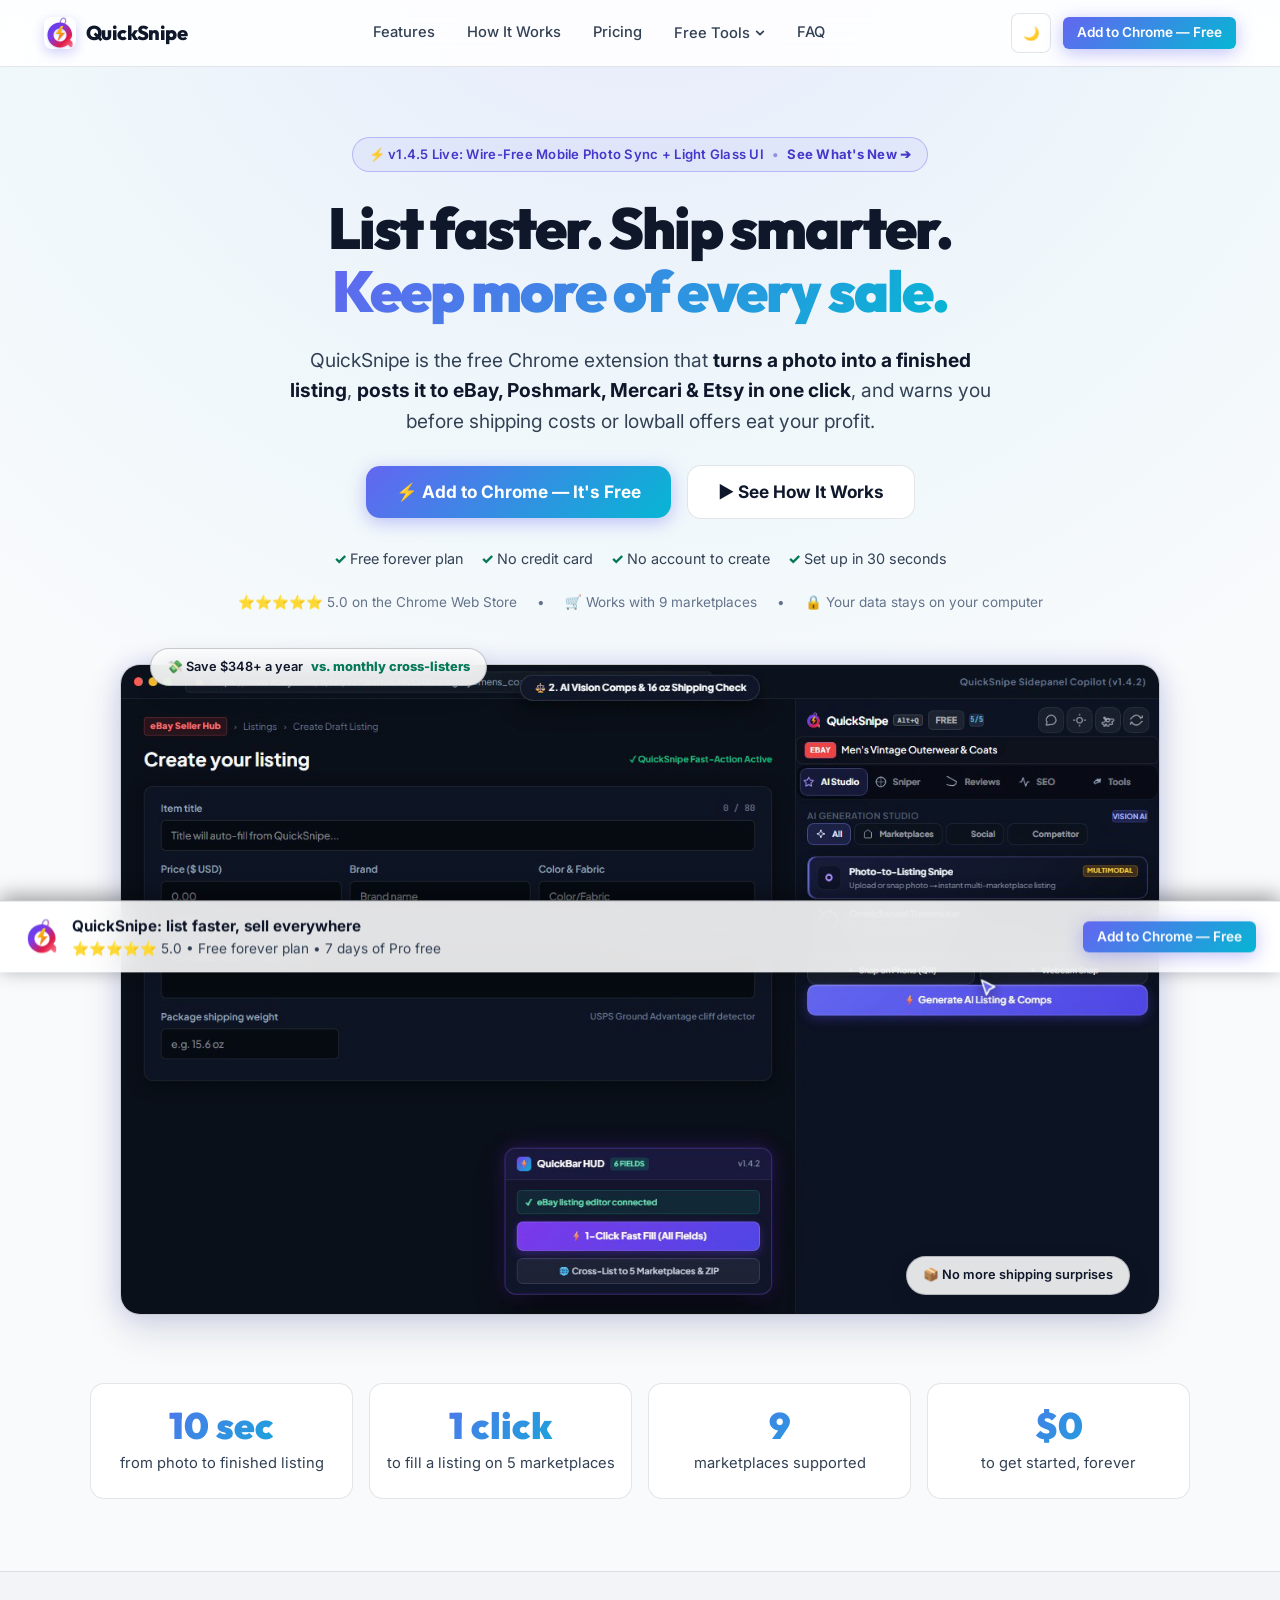
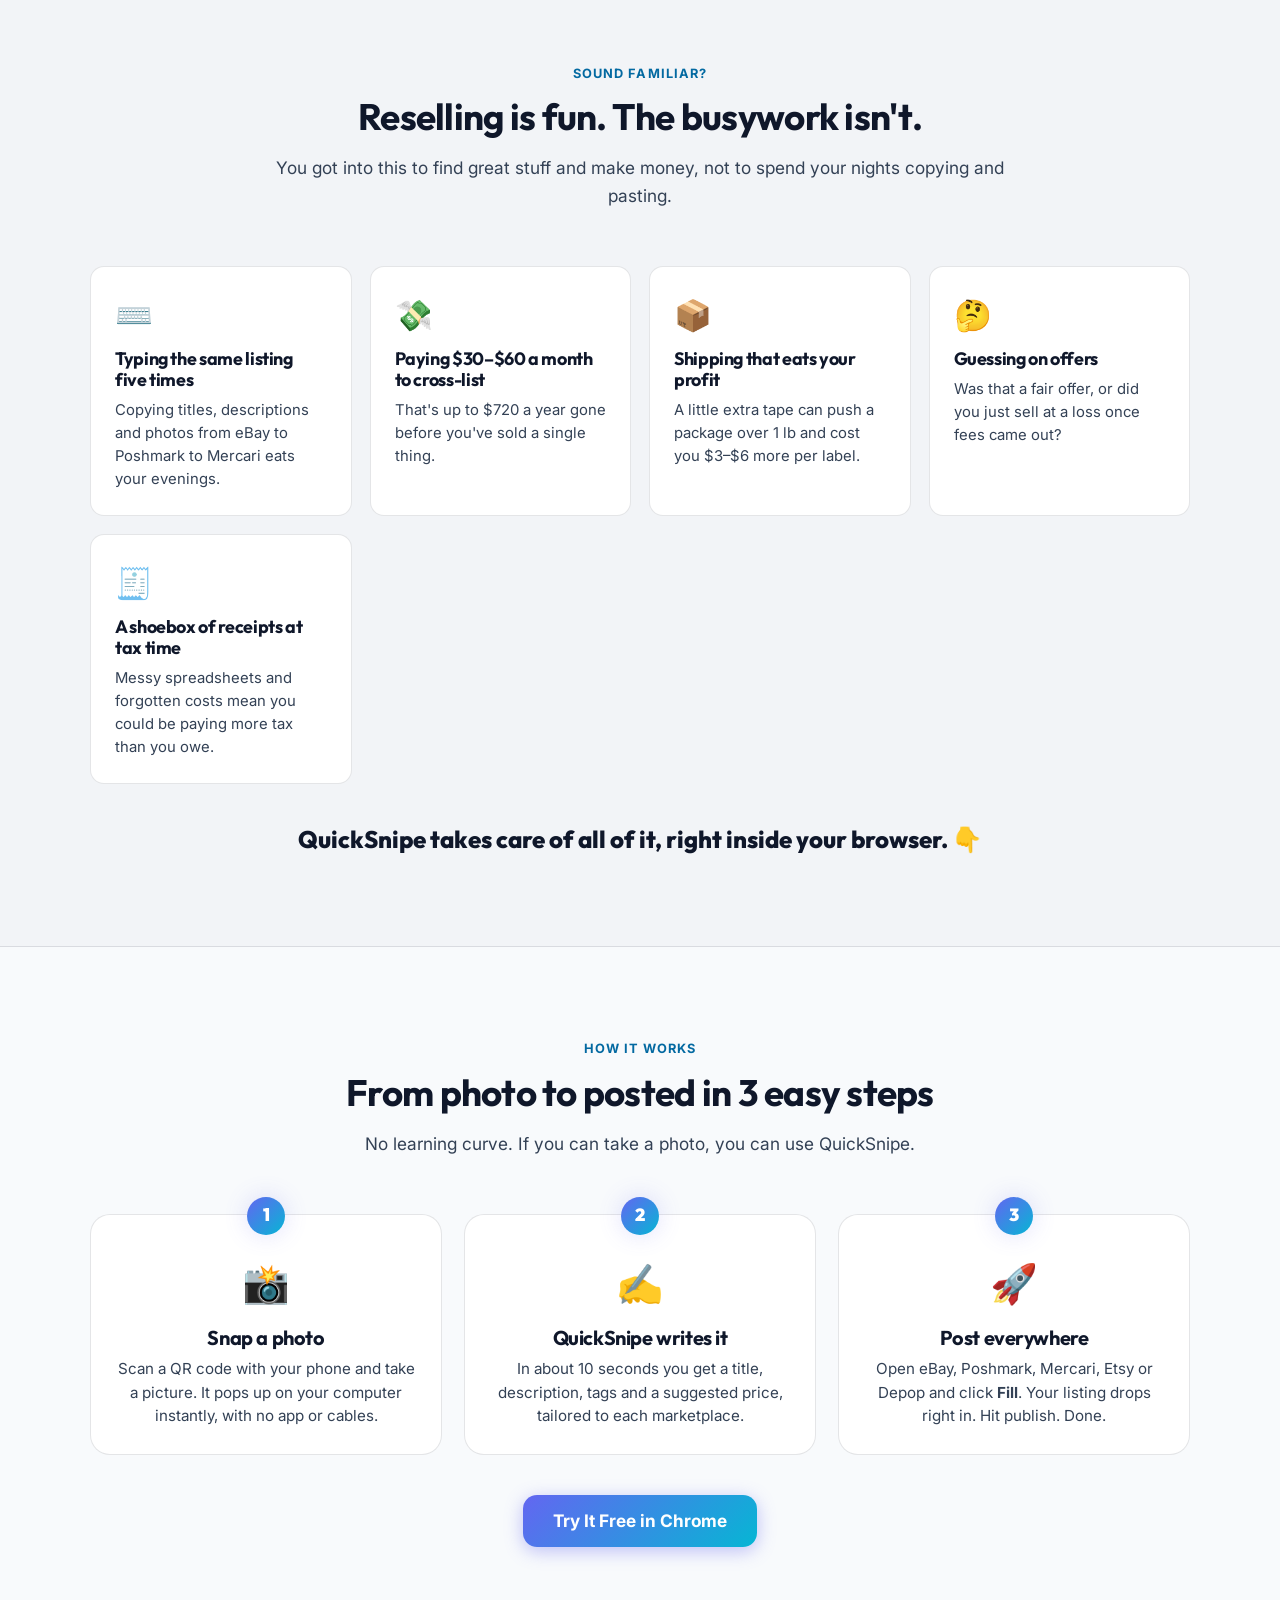
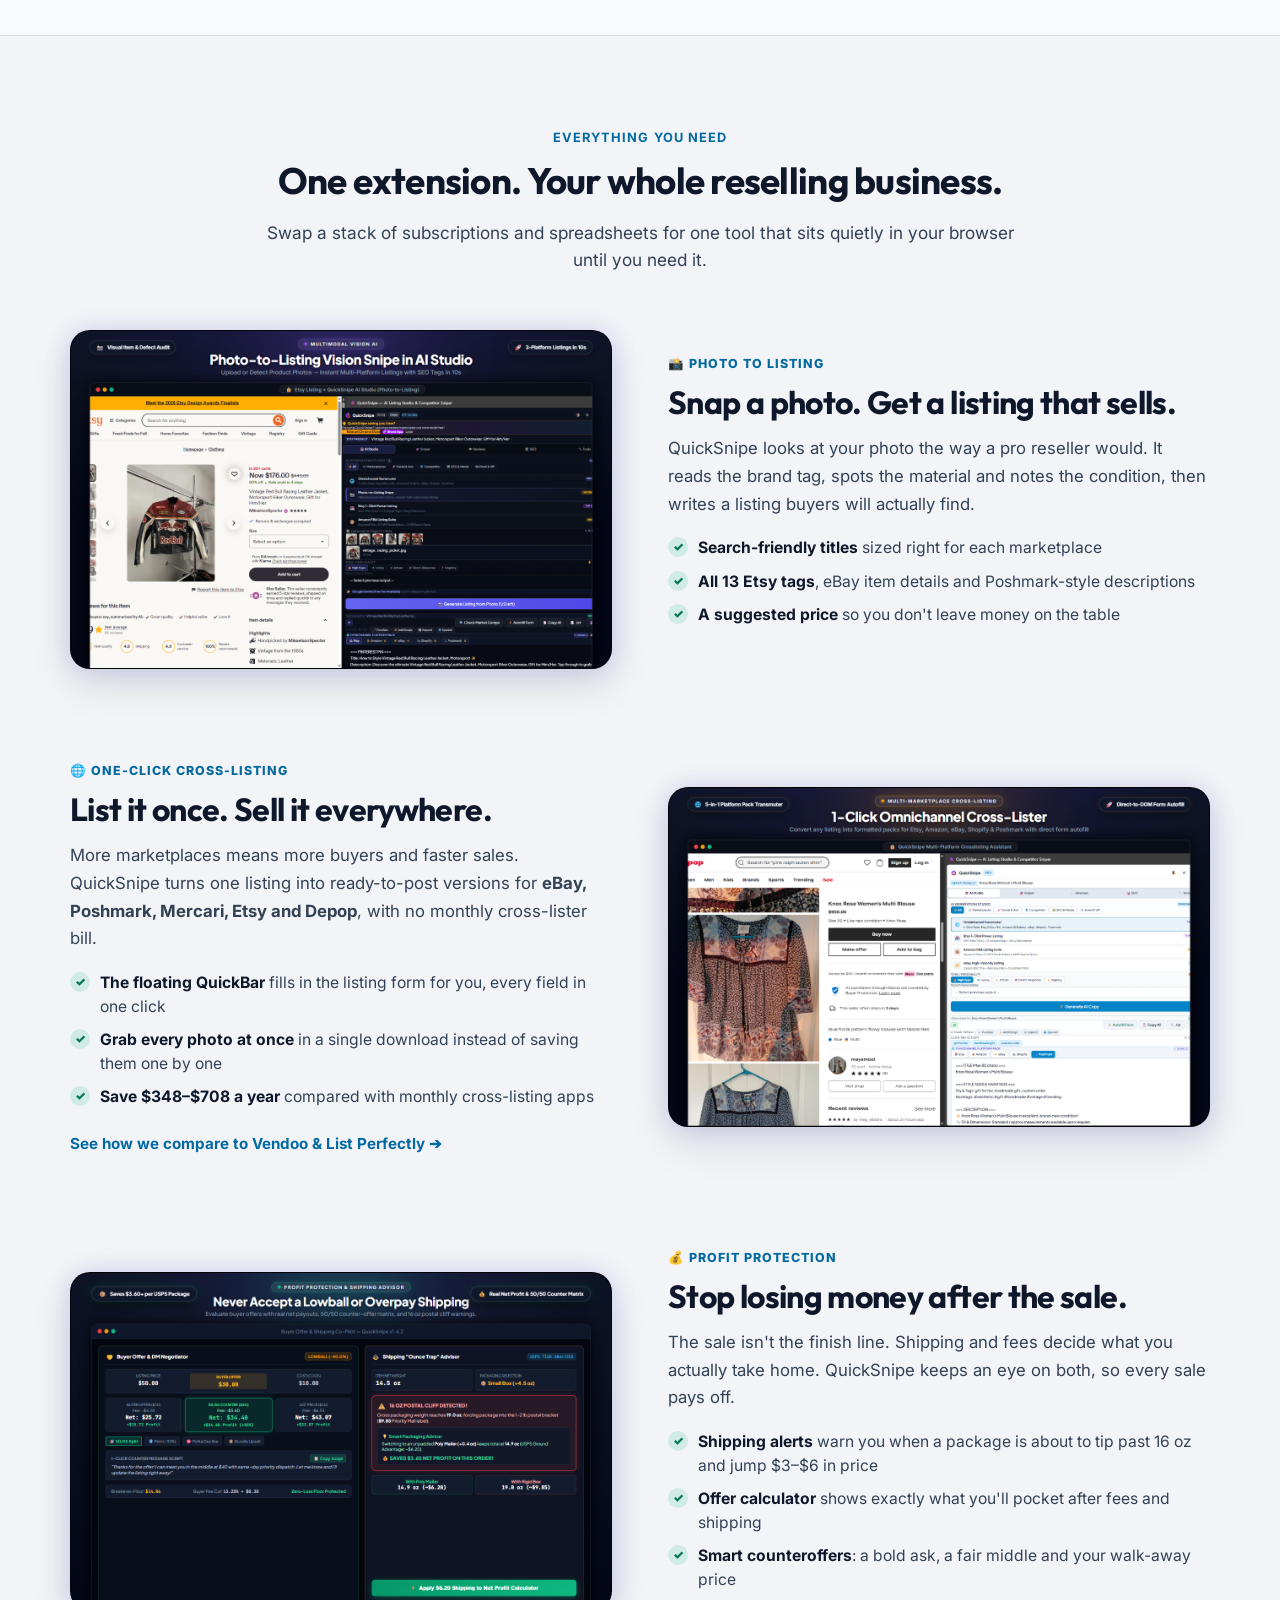
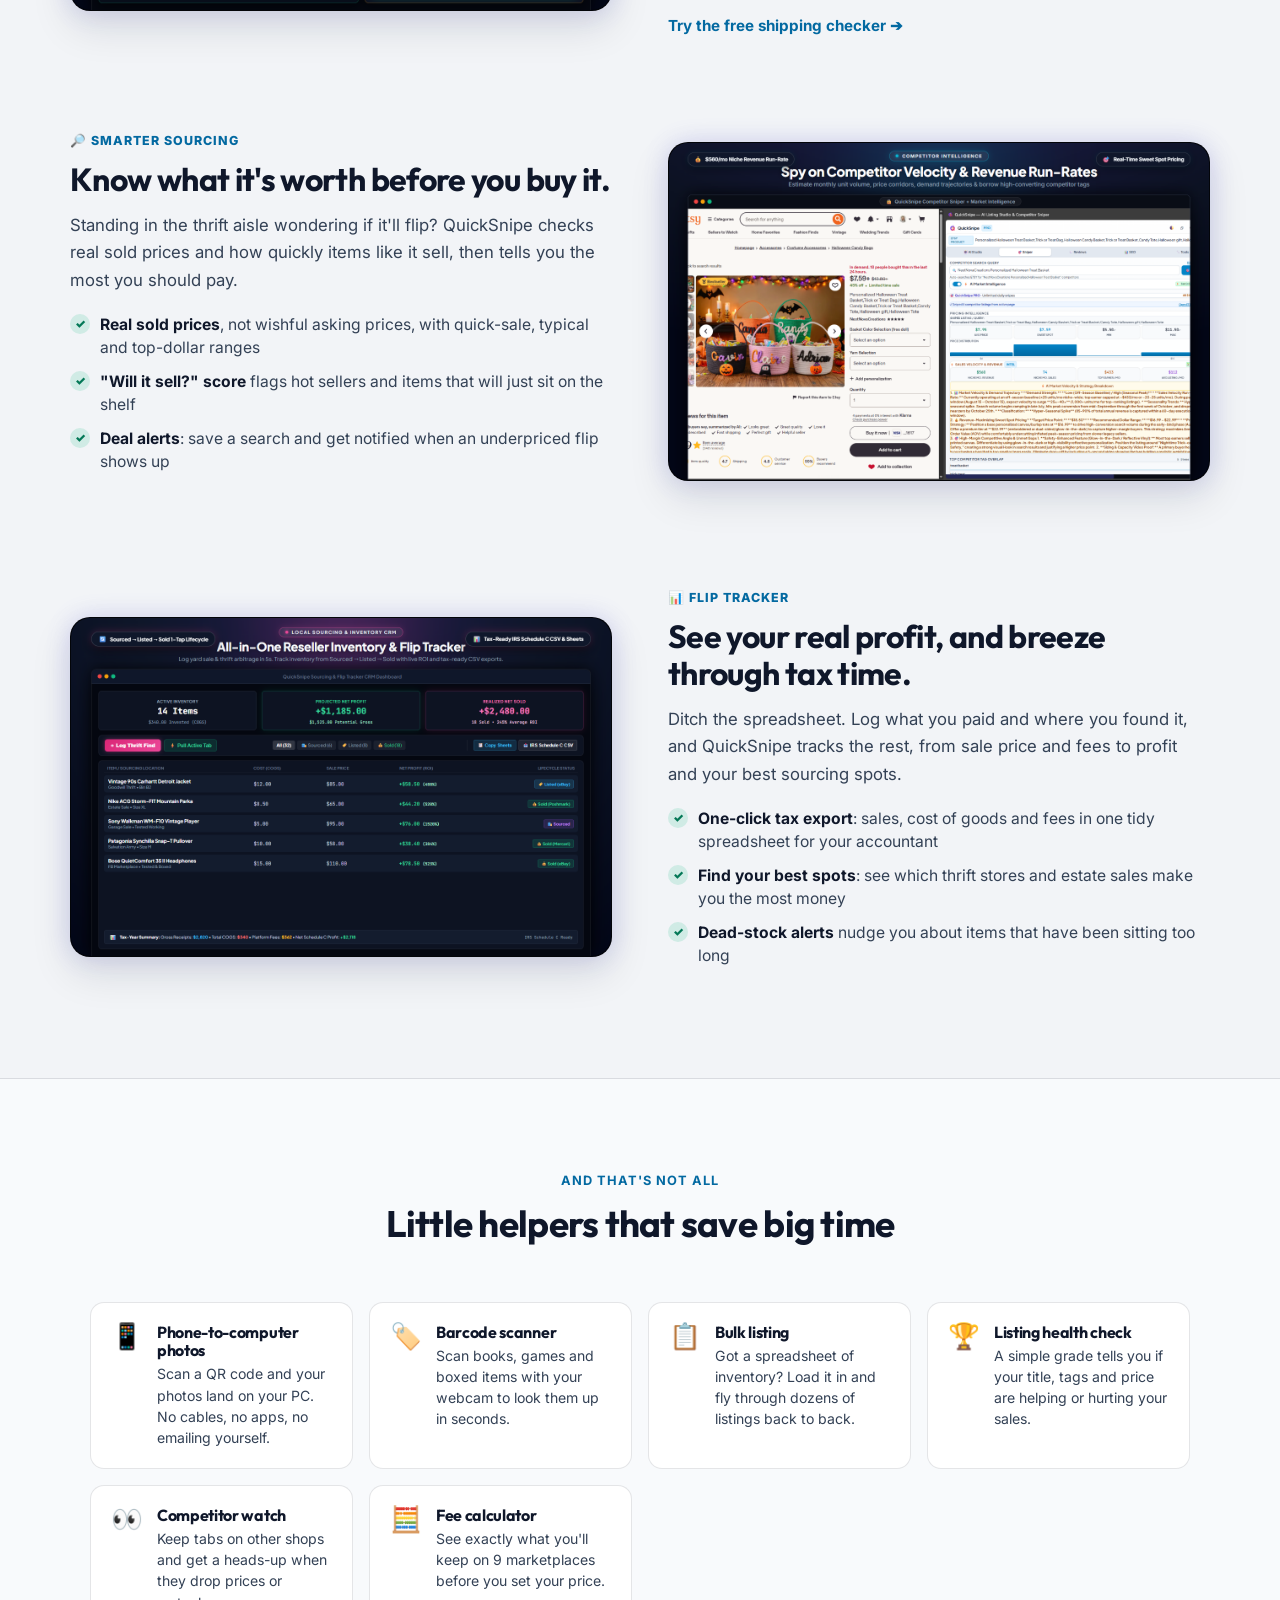
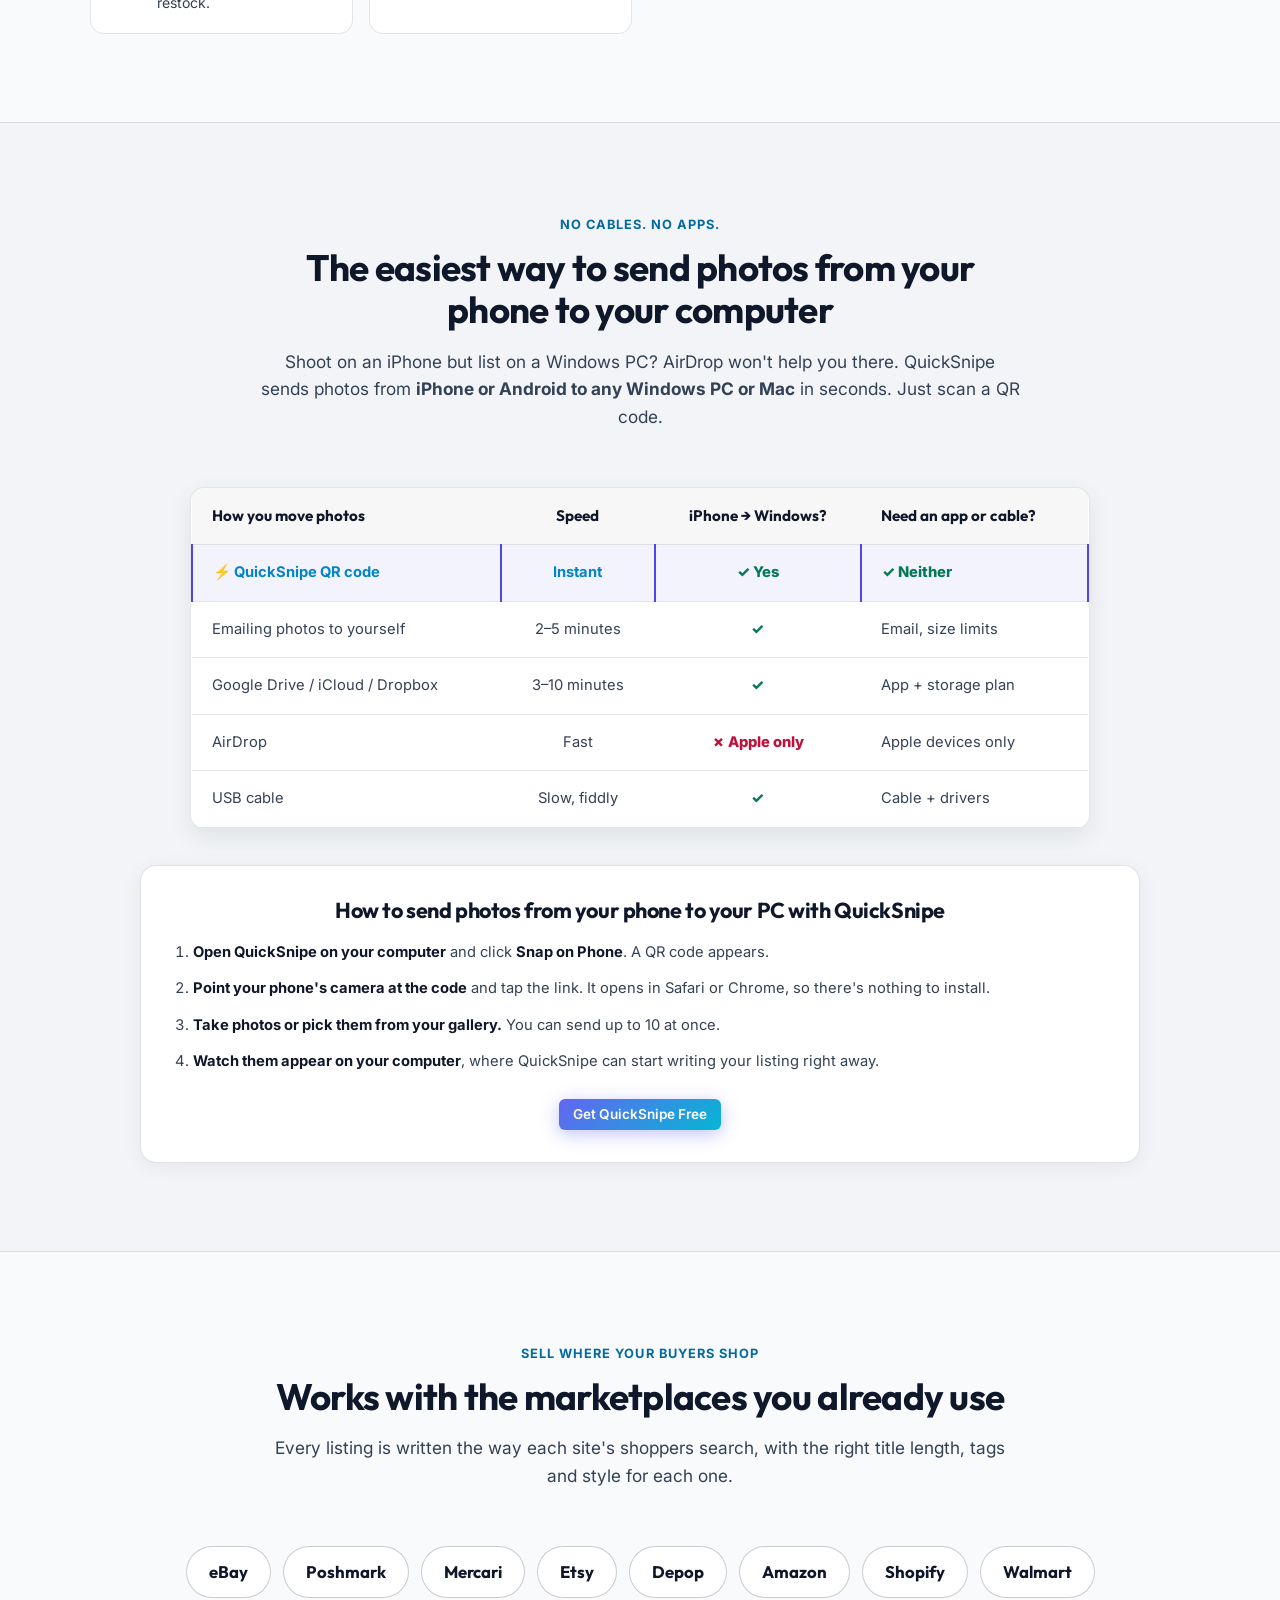
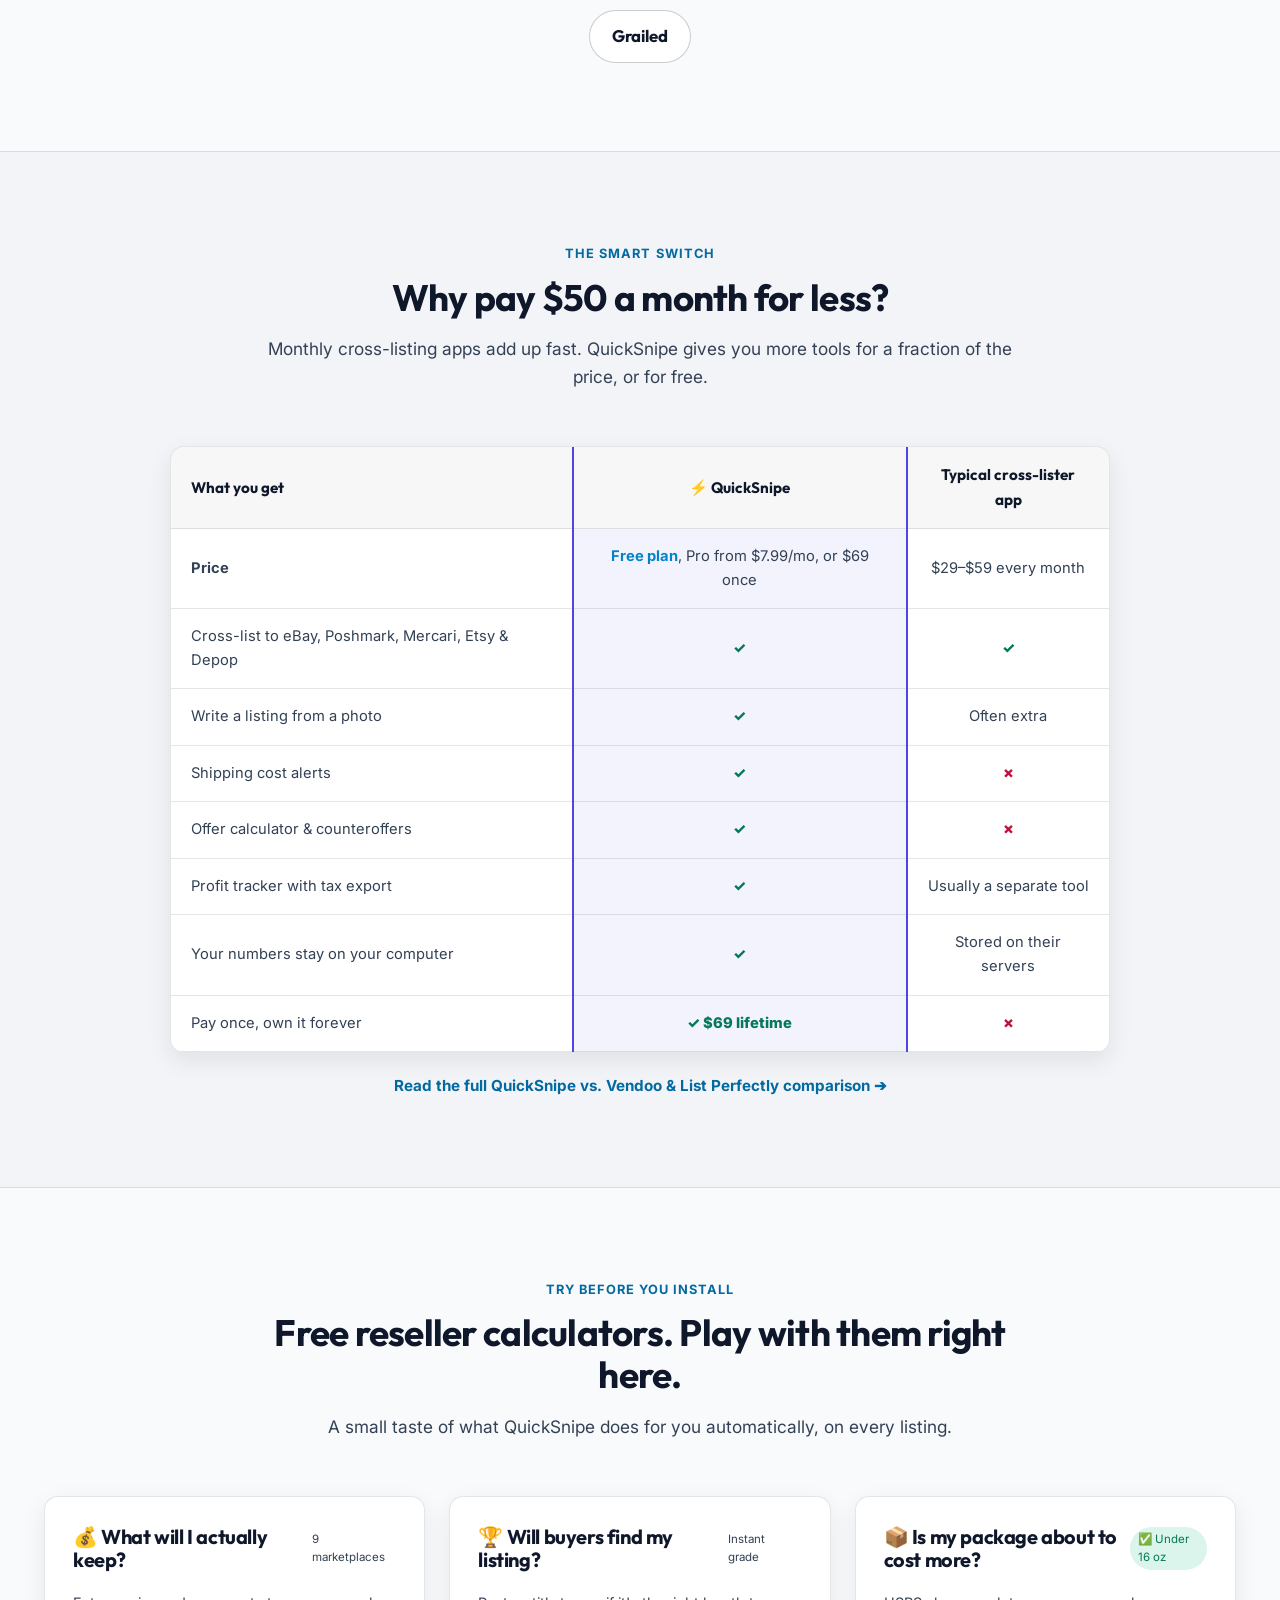
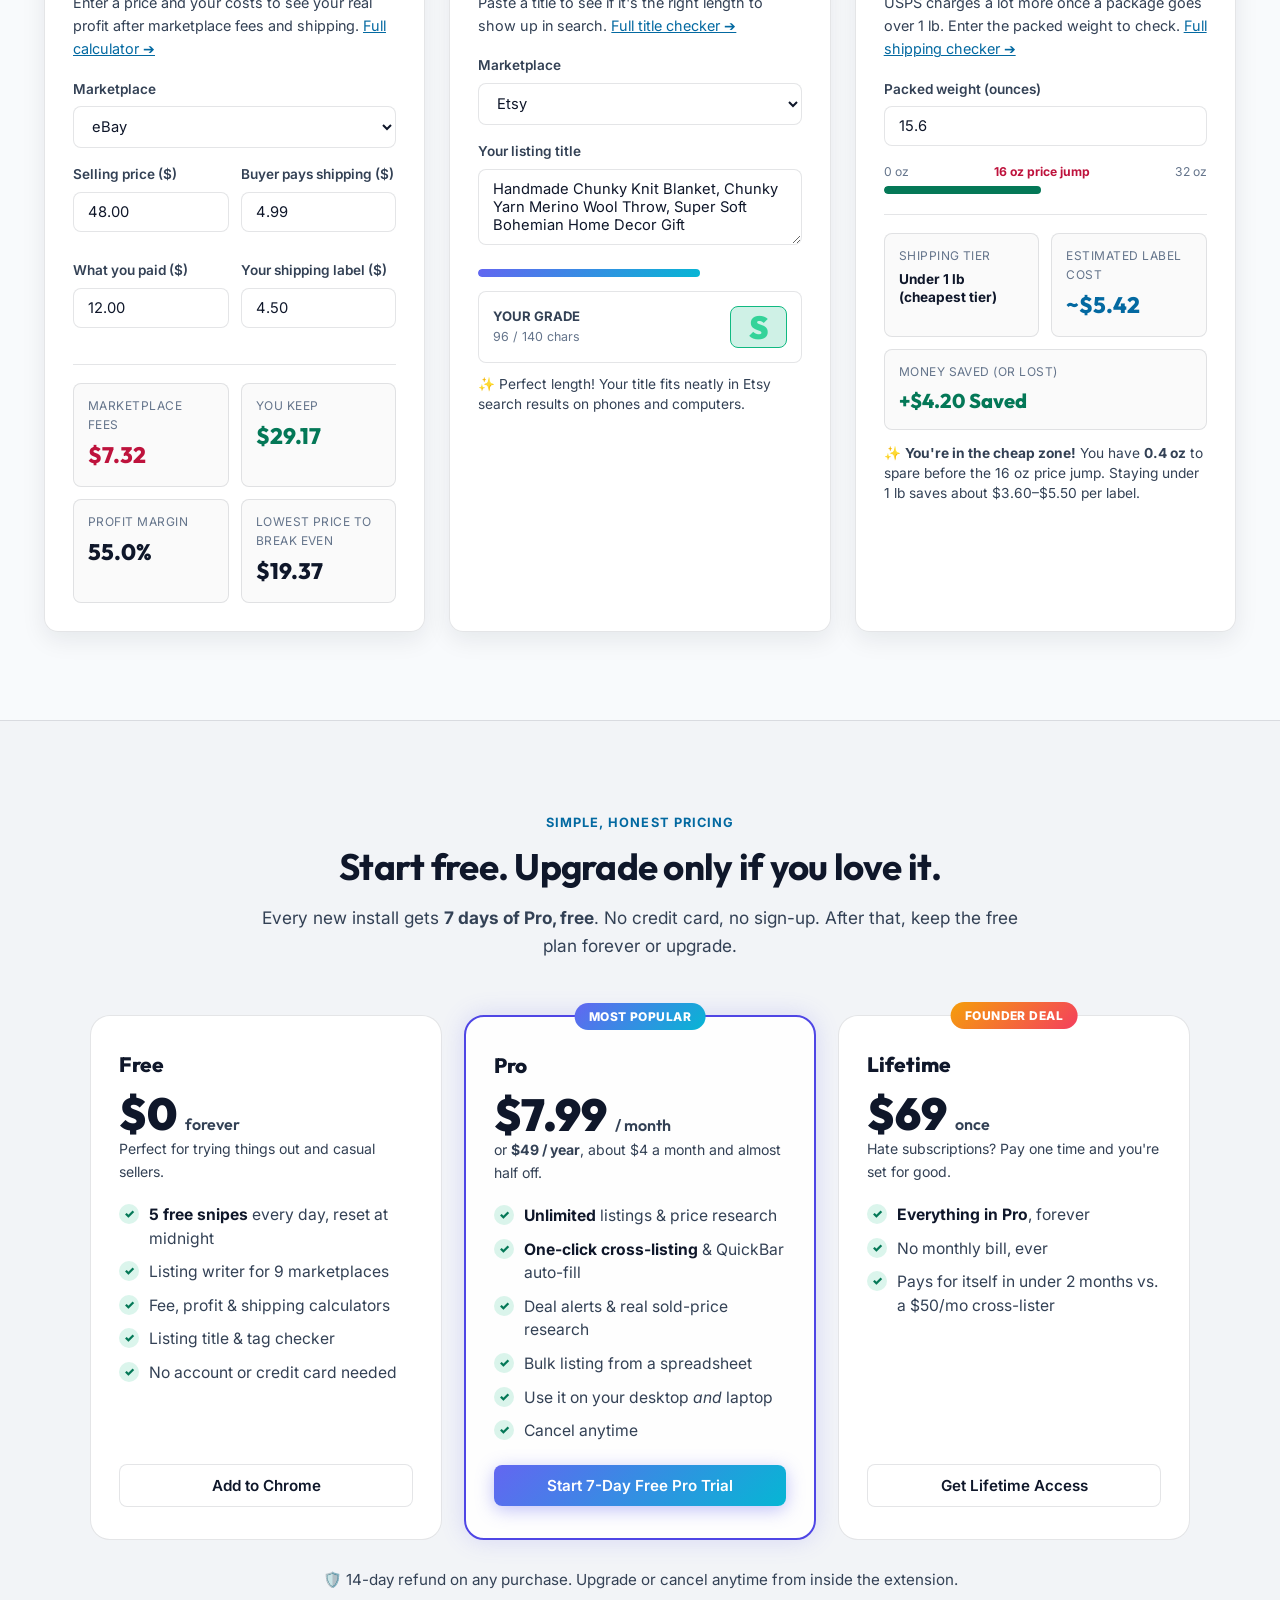
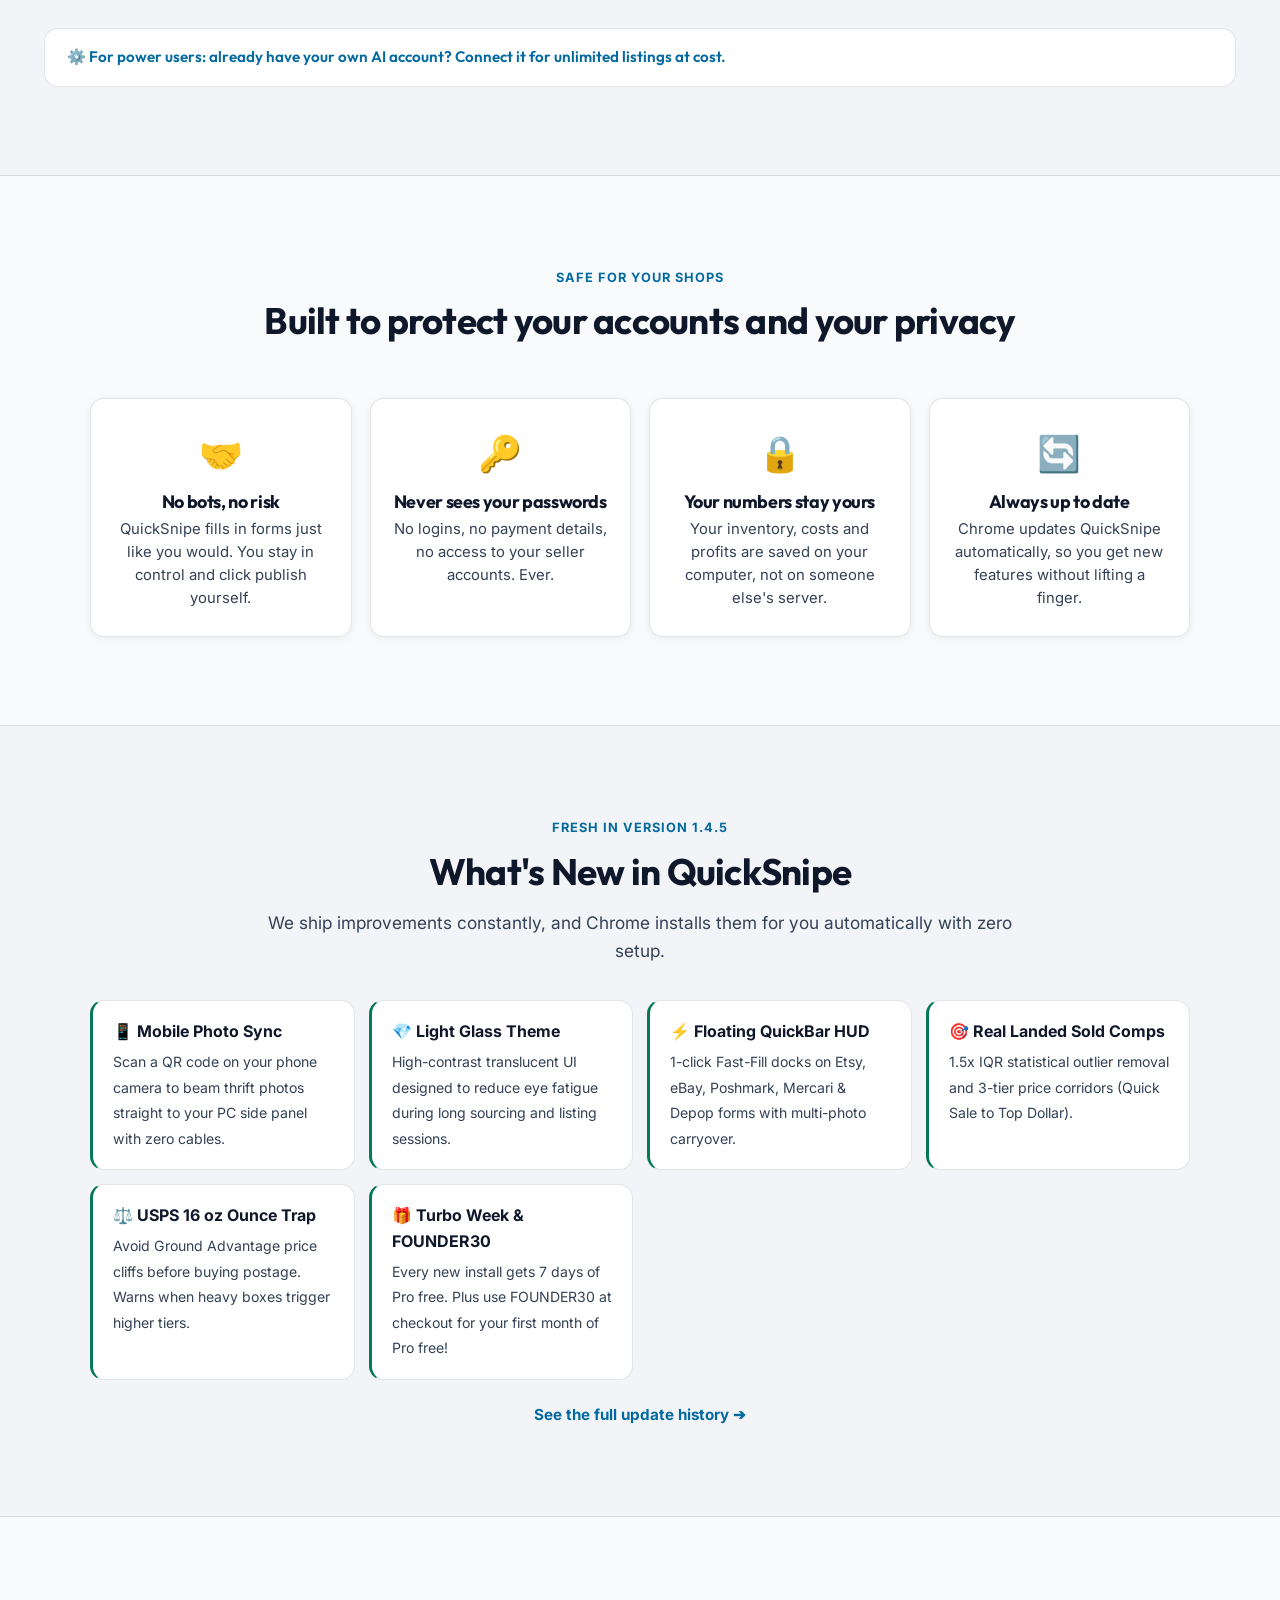
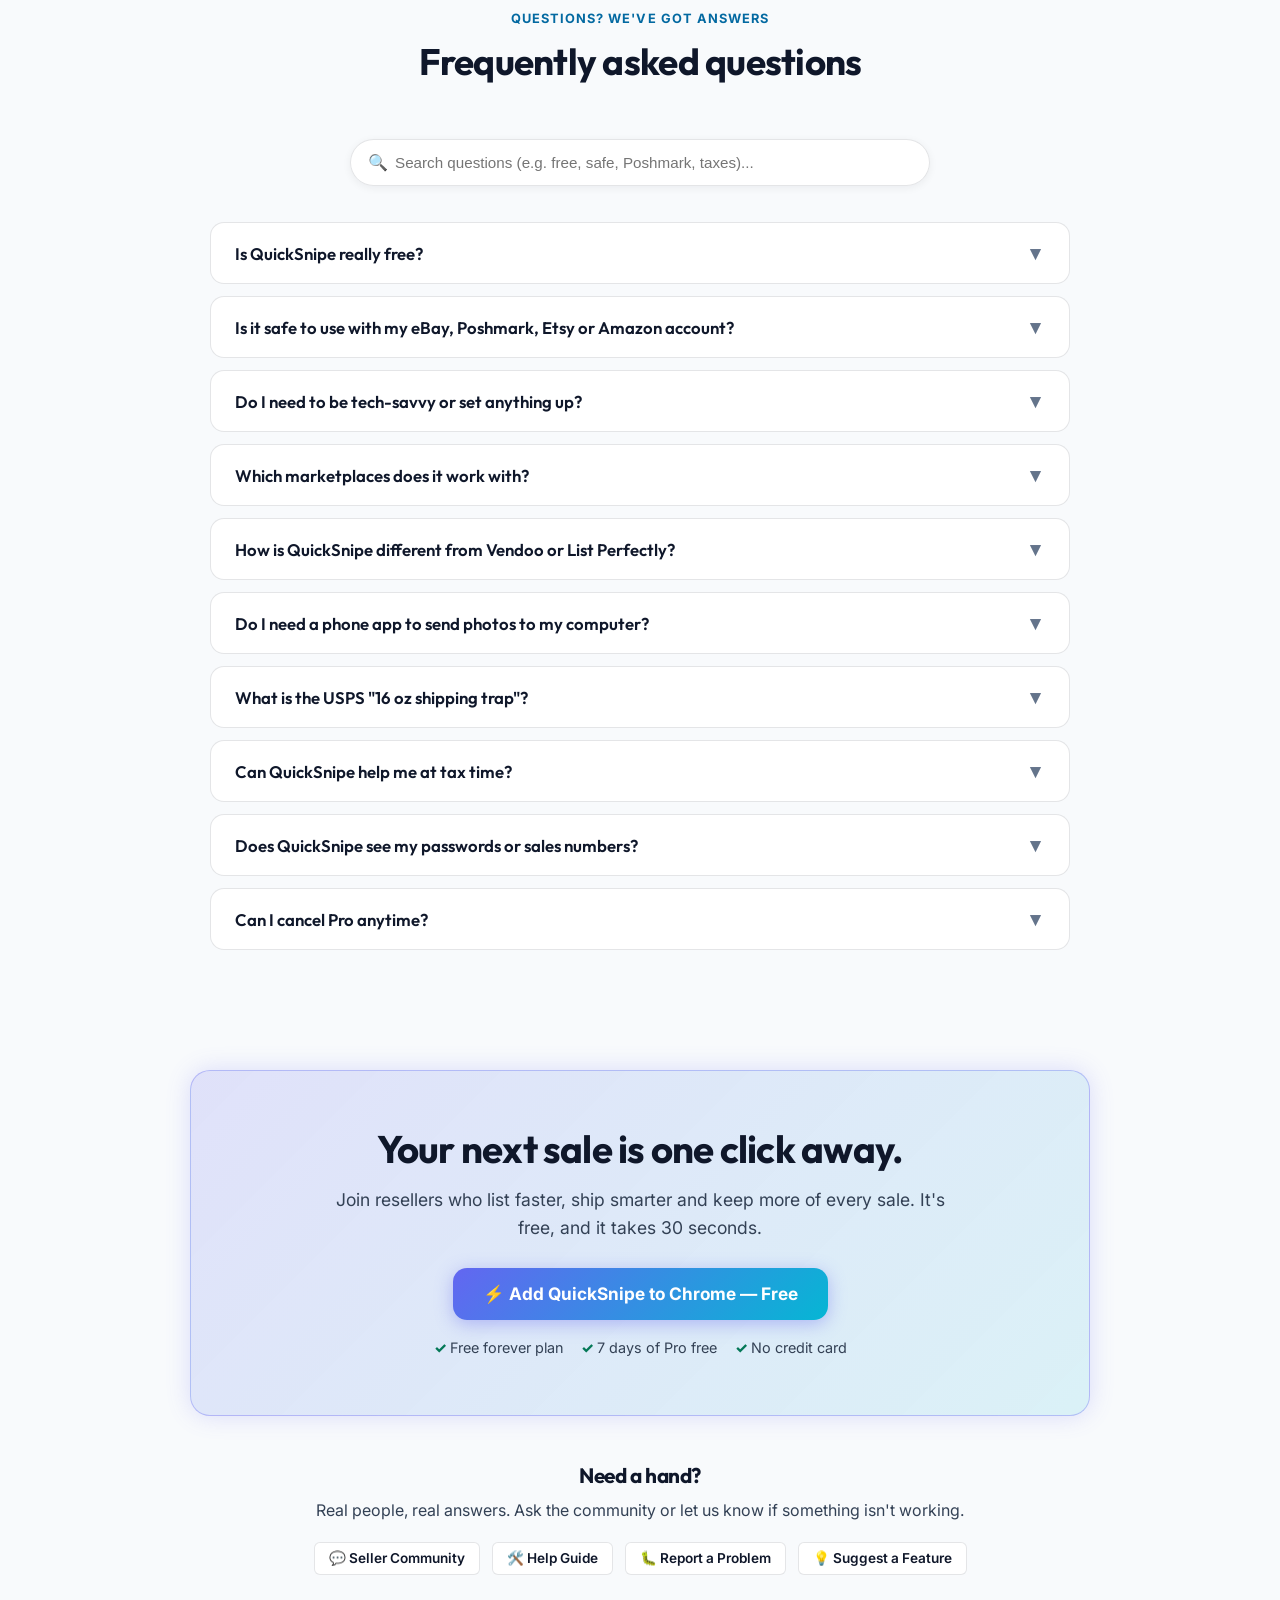
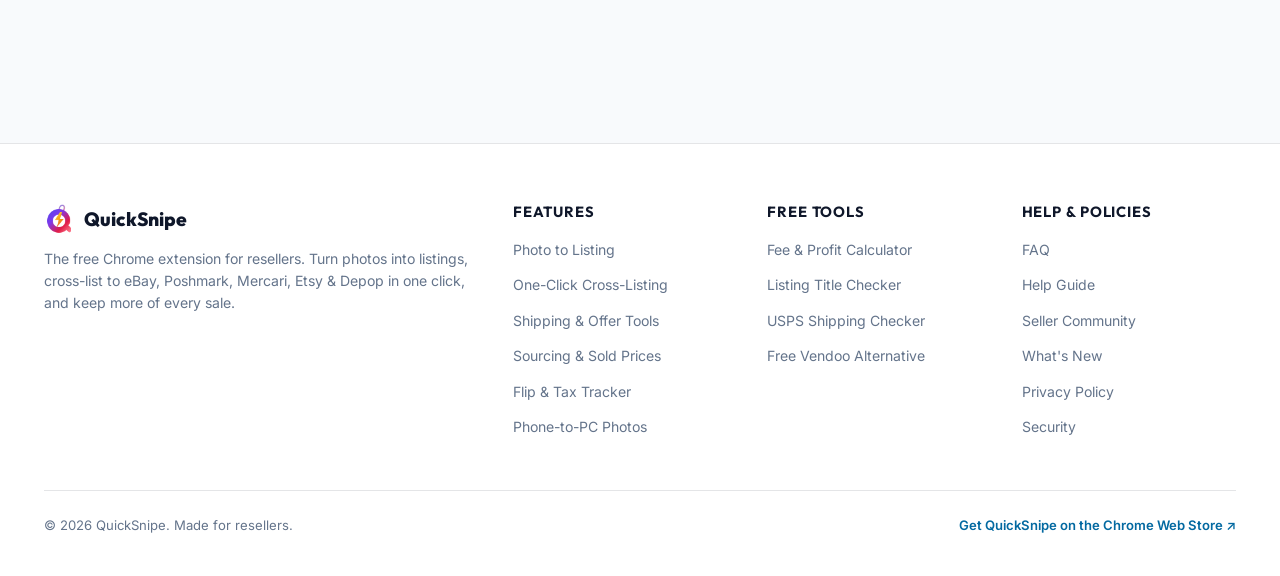
==== commit 8940d8c5: "feat: Update changelog and README for v1.4.5 release; enhance mobile photo sync and UI features" ====
--- a/docs/index.html
+++ b/docs/index.html
@@ -65,7 +65,7 @@
       {
         "@type": "SoftwareApplication",
         "name": "QuickSnipe",
-        "softwareVersion": "1.4.4",
+        "softwareVersion": "1.4.5",
         "applicationCategory": "BusinessApplication",
         "applicationSubCategory": "Reseller Cross-Listing Tool",
         "operatingSystem": "Google Chrome, Microsoft Edge, Brave, Opera",
@@ -282,7 +282,7 @@
             <li><a href="#features" class="mobile-link">✨ Features</a></li>
             <li><a href="#how-it-works" class="mobile-link">🪄 How It Works</a></li>
             <li><a href="#pricing" class="mobile-link">💳 Pricing</a></li>
-            <li><a href="#v143-features" class="mobile-link">🚀 What's New</a></li>
+            <li><a href="#whats-new" class="mobile-link">🚀 What's New (v1.4.5)</a></li>
           </ul>
         </div>
         <div class="mobile-nav-section">
@@ -315,10 +315,10 @@
   <!-- ================= HERO ================= -->
   <section class="hero" id="main-content">
     <div class="container">
-      <a href="#v143-features" class="hero-pill" style="text-decoration: none;">
-        <span>🎁 New: every install gets 7 days of Pro free</span>
+      <a href="#whats-new" class="hero-pill" style="text-decoration: none;">
+        <span>⚡ v1.4.5 Live: Wire-Free Mobile Photo Sync + Light Glass UI</span>
         <span style="opacity: 0.5;">•</span>
-        <span style="font-weight: 700;">See what's new ➔</span>
+        <span style="font-weight: 700;">See What's New ➔</span>
       </a>
 
       <h1 class="hero-title hero-title-xl">
@@ -1089,23 +1089,23 @@
   </section>
 
   <!-- ================= WHAT'S NEW ================= -->
-  <section id="v143-features" class="section-padding section-alt" style="position: relative;">
+  <section id="whats-new" class="section-padding section-alt" style="position: relative;">
+    <a id="v145-features" style="position: absolute; top: -80px; visibility: hidden;" aria-hidden="true"></a>
+    <a id="v143-features" style="position: absolute; top: -80px; visibility: hidden;" aria-hidden="true"></a>
     <a id="v142-features" style="position: absolute; top: -80px; visibility: hidden;" aria-hidden="true"></a>
-    <a id="upcoming-v143" style="position: absolute; top: -80px; visibility: hidden;" aria-hidden="true"></a>
-    <a id="upcoming-v142" style="position: absolute; top: -80px; visibility: hidden;" aria-hidden="true"></a>
     <div class="container">
       <div class="section-header" style="margin-bottom: 36px;">
-        <span class="section-eyebrow">Fresh this season</span>
-        <h2 class="section-title">What's new in QuickSnipe</h2>
-        <p class="section-desc">We ship improvements constantly, and Chrome installs them for you automatically.</p>
+        <span class="section-eyebrow">Fresh in Version 1.4.5</span>
+        <h2 class="section-title">What's New in QuickSnipe</h2>
+        <p class="section-desc">We ship improvements constantly, and Chrome installs them for you automatically with zero setup.</p>
       </div>
       <div class="new-strip">
-        <div class="new-item"><strong>📡 Deal alerts</strong><span>Save a search and QuickSnipe pings you when an underpriced flip appears.</span></div>
-        <div class="new-item"><strong>🎯 Real sold prices</strong><span>Pricing based on what items actually sold for, not what sellers are asking.</span></div>
-        <div class="new-item"><strong>🔥 "Will it sell?" score</strong><span>Know if an item flies off the shelf or collects dust, before you buy it.</span></div>
-        <div class="new-item"><strong>📋 Bulk listing</strong><span>Import a spreadsheet and breeze through dozens of listings in a row.</span></div>
-        <div class="new-item"><strong>🧾 Year-end tax summary</strong><span>One click for an accountant-ready summary of your whole year.</span></div>
-        <div class="new-item"><strong>🎁 7 days of Pro free</strong><span>Every new install gets the full Pro experience for a week, with no card required.</span></div>
+        <div class="new-item"><strong>📱 Mobile Photo Sync</strong><span>Scan a QR code on your phone camera to beam thrift photos straight to your PC side panel with zero cables.</span></div>
+        <div class="new-item"><strong>💎 Light Glass Theme</strong><span>High-contrast translucent UI designed to reduce eye fatigue during long sourcing and listing sessions.</span></div>
+        <div class="new-item"><strong>⚡ Floating QuickBar HUD</strong><span>1-click Fast-Fill docks on Etsy, eBay, Poshmark, Mercari & Depop forms with multi-photo carryover.</span></div>
+        <div class="new-item"><strong>🎯 Real Landed Sold Comps</strong><span>1.5x IQR statistical outlier removal and 3-tier price corridors (Quick Sale to Top Dollar).</span></div>
+        <div class="new-item"><strong>⚖️ USPS 16 oz Ounce Trap</strong><span>Avoid Ground Advantage price cliffs before buying postage. Warns when heavy boxes trigger higher tiers.</span></div>
+        <div class="new-item"><strong>🎁 Turbo Week & FOUNDER30</strong><span>Every new install gets 7 days of Pro free. Plus use FOUNDER30 at checkout for your first month of Pro free!</span></div>
       </div>
       <p style="text-align: center; margin-top: 22px;">
         <a href="https://github.com/RadTome/QuickSnipe-support/blob/main/CHANGELOG.md" target="_blank" rel="noopener noreferrer" class="feature-link">See the full update history ➔</a>
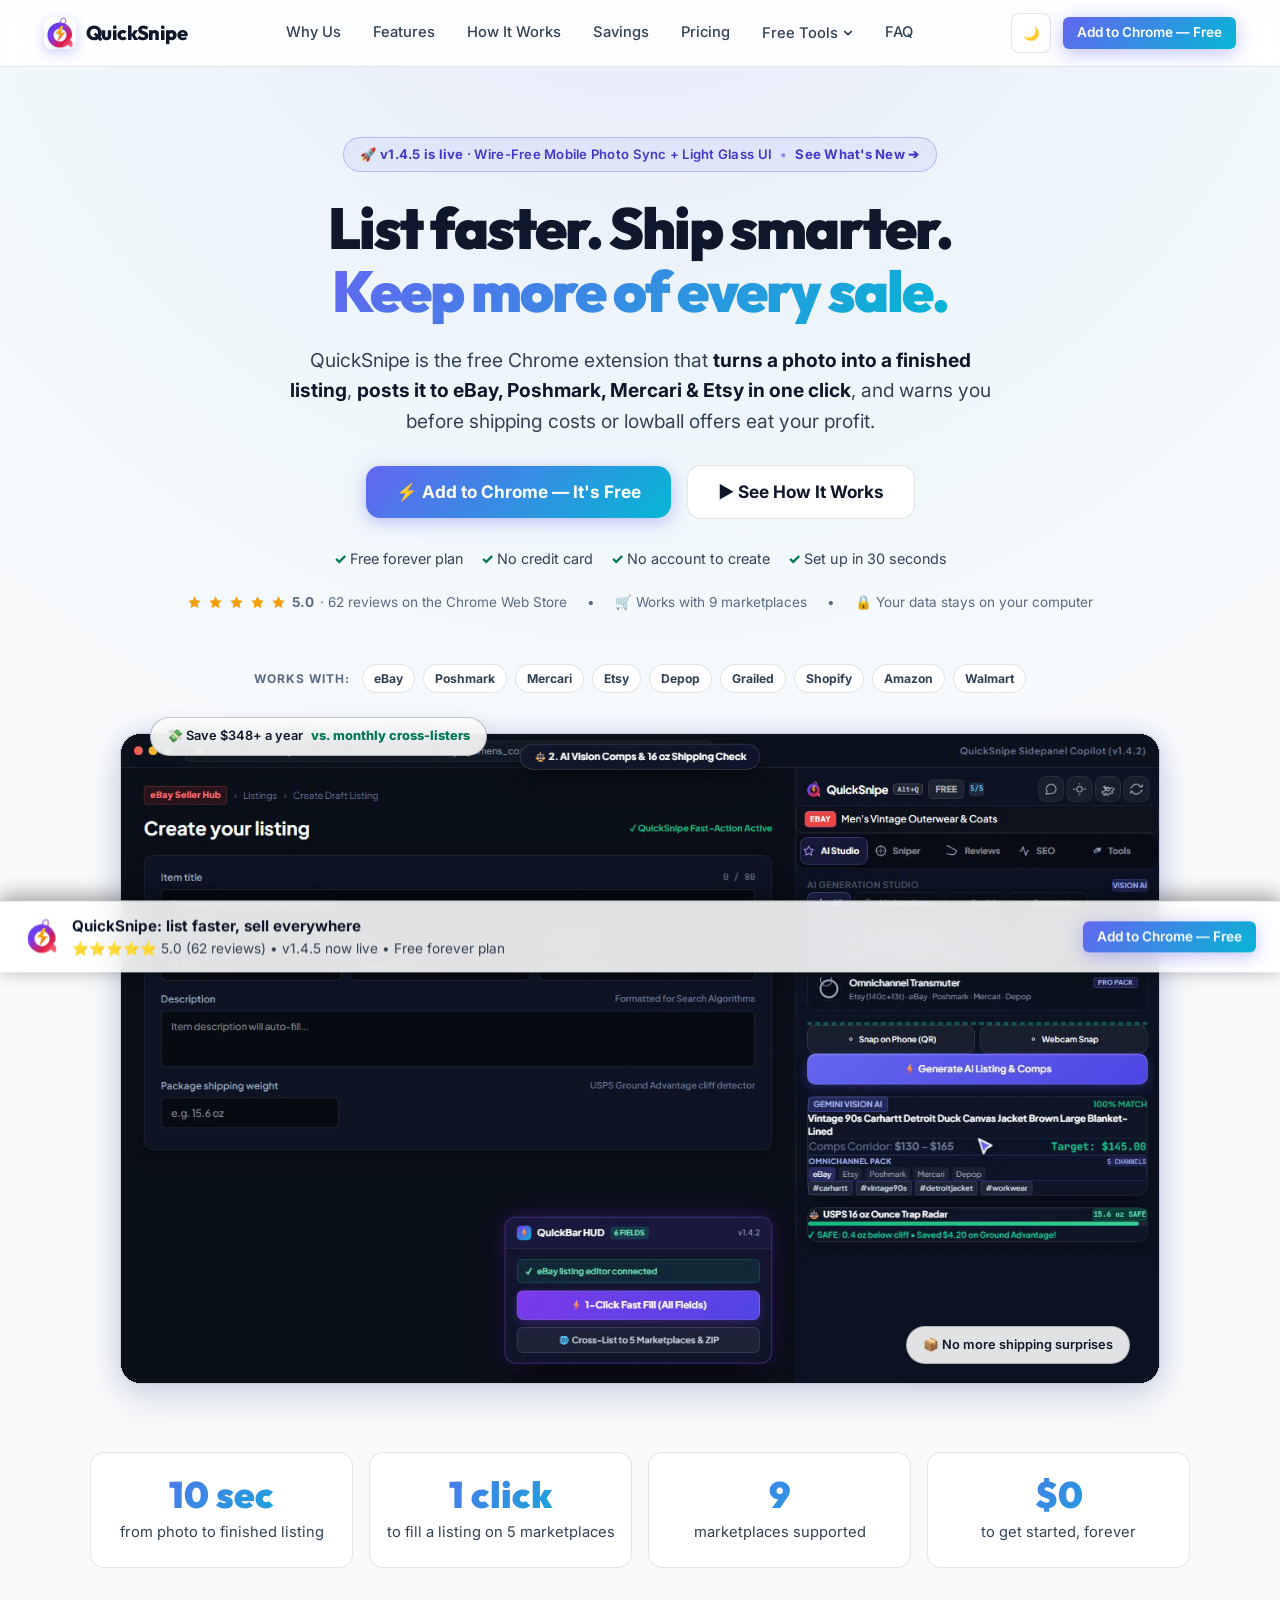
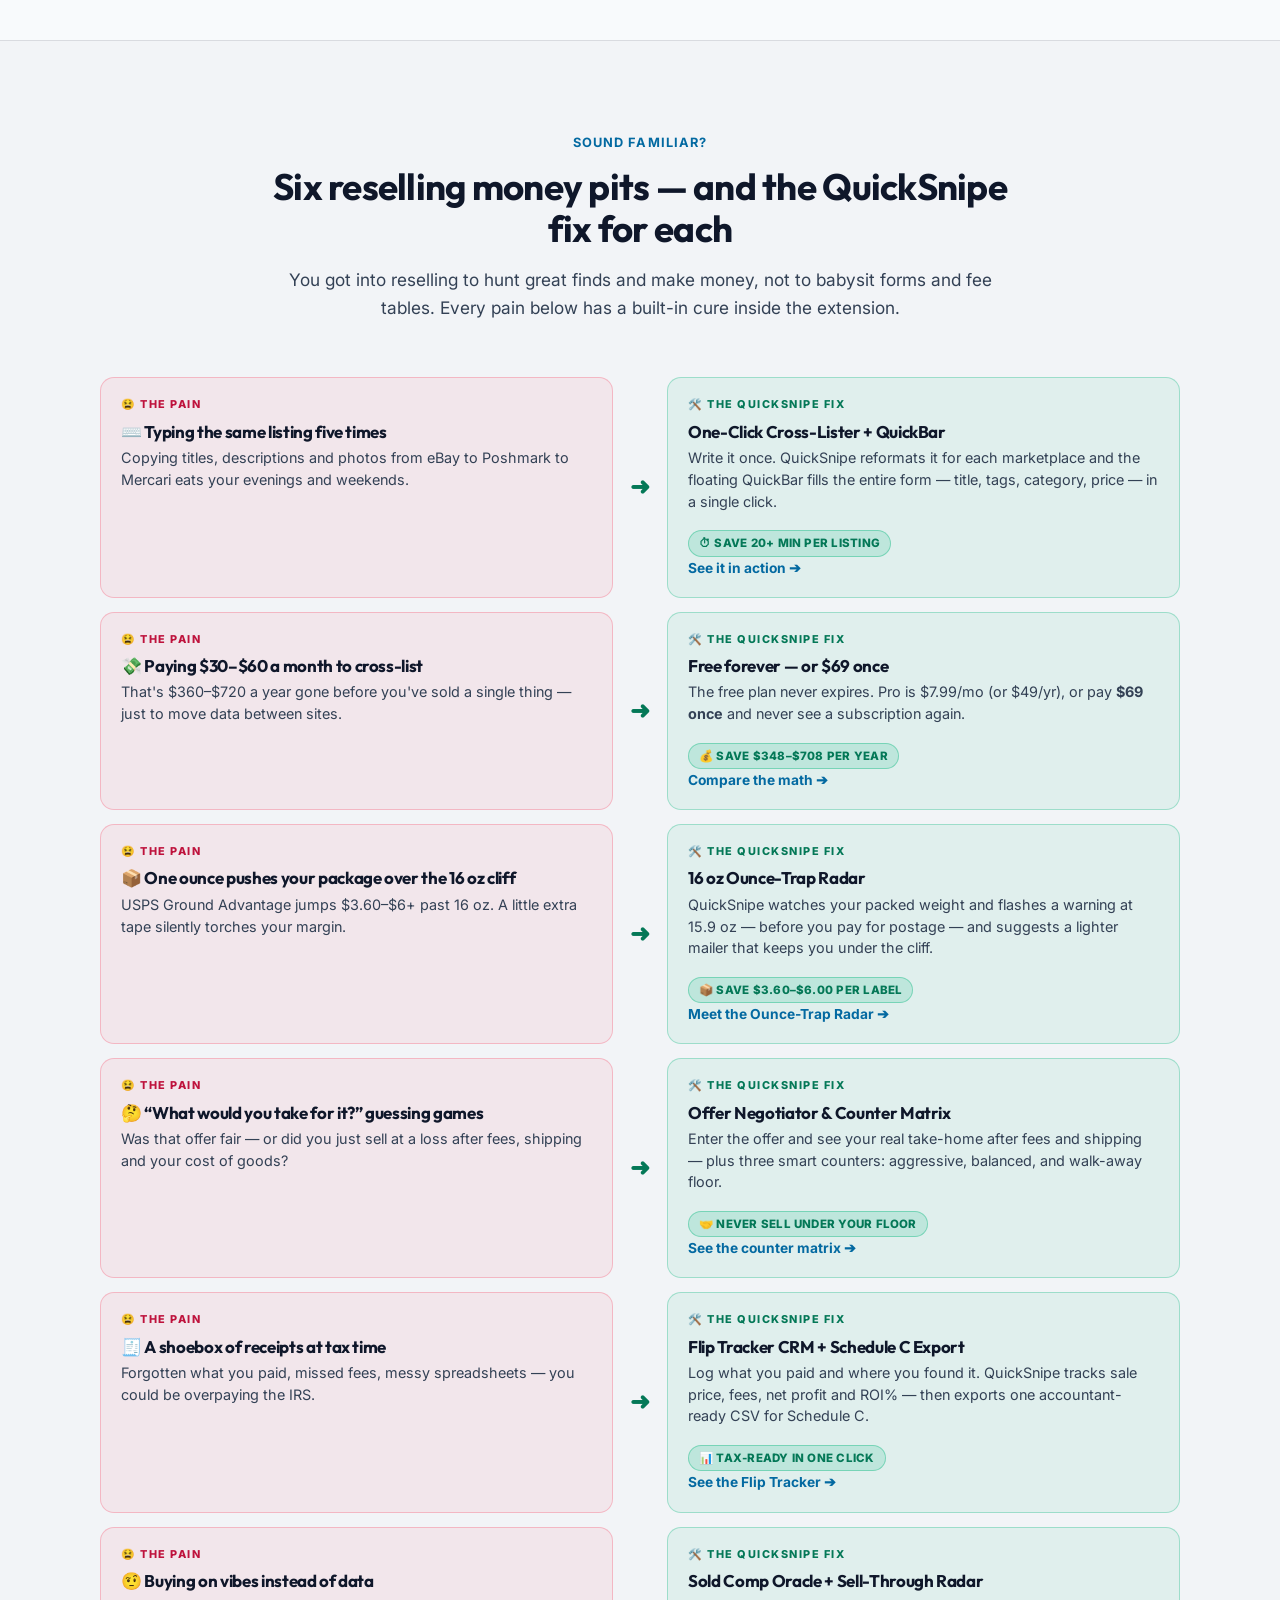
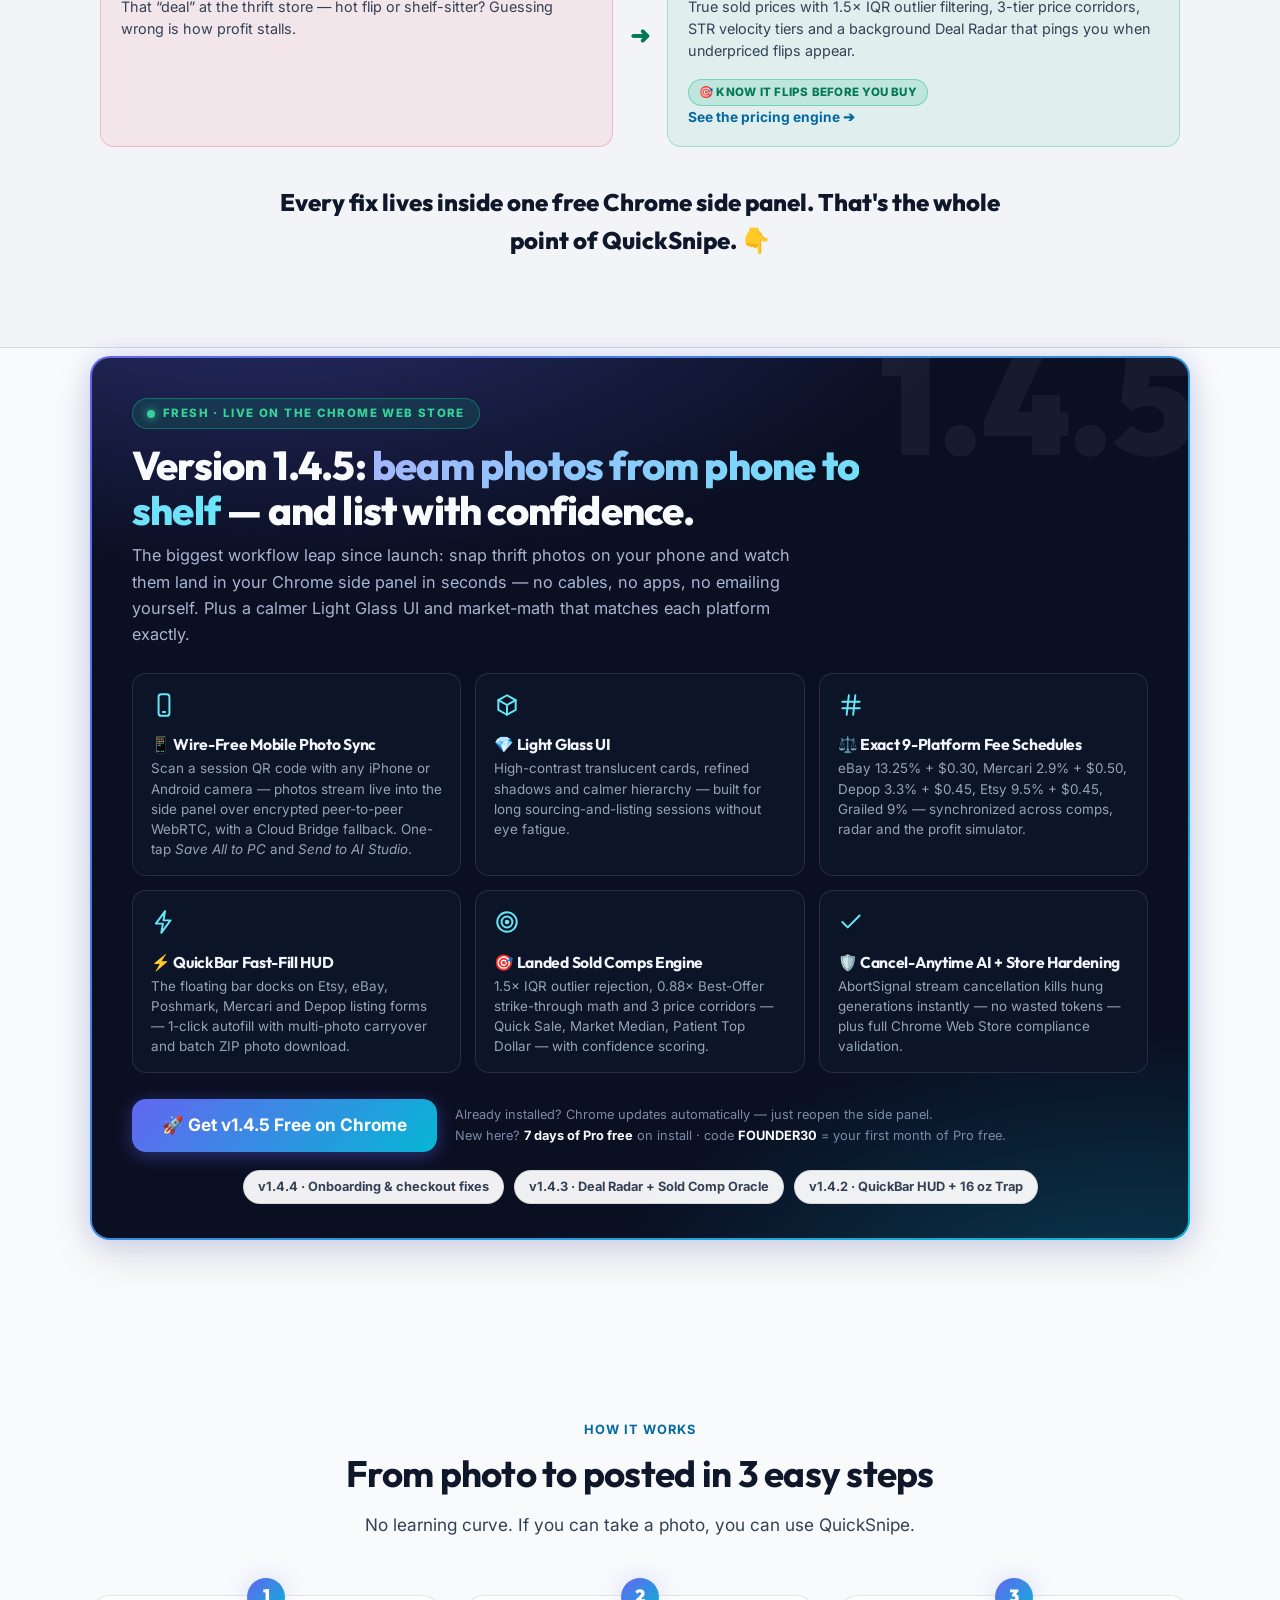
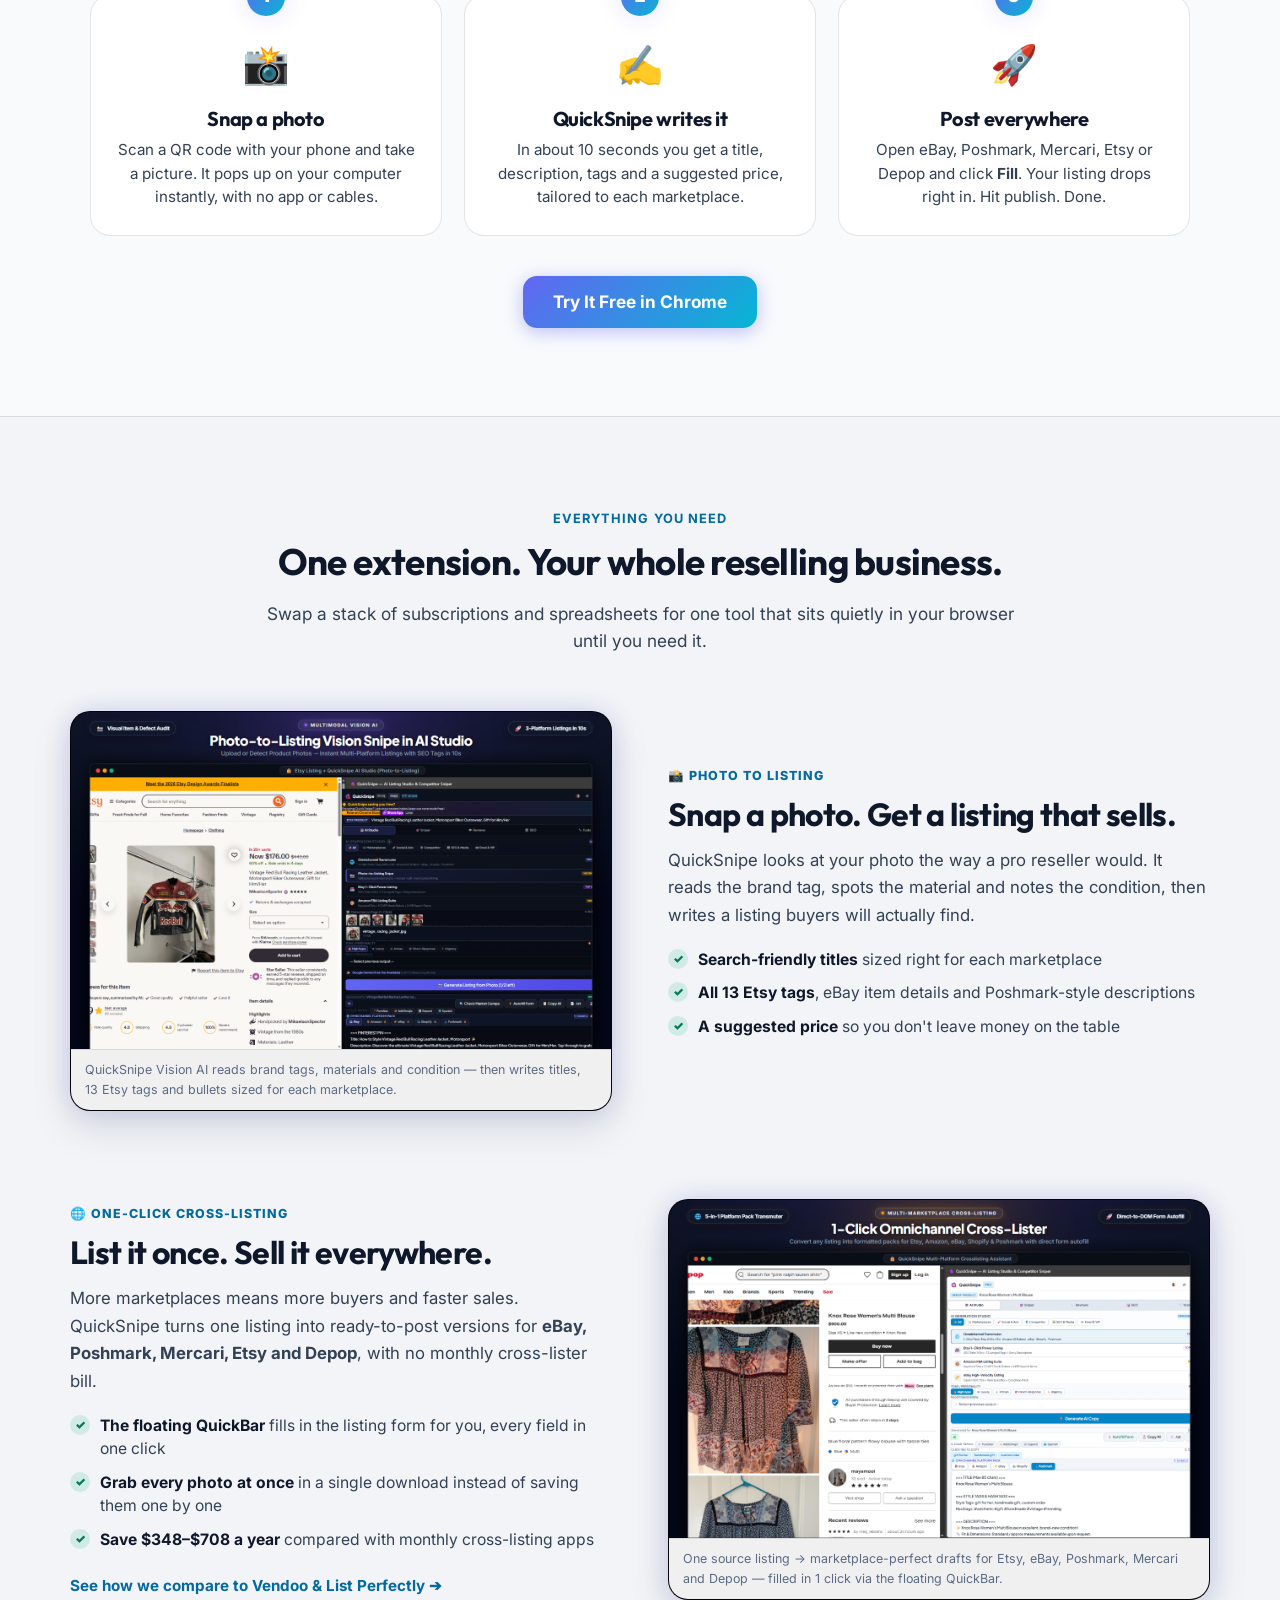
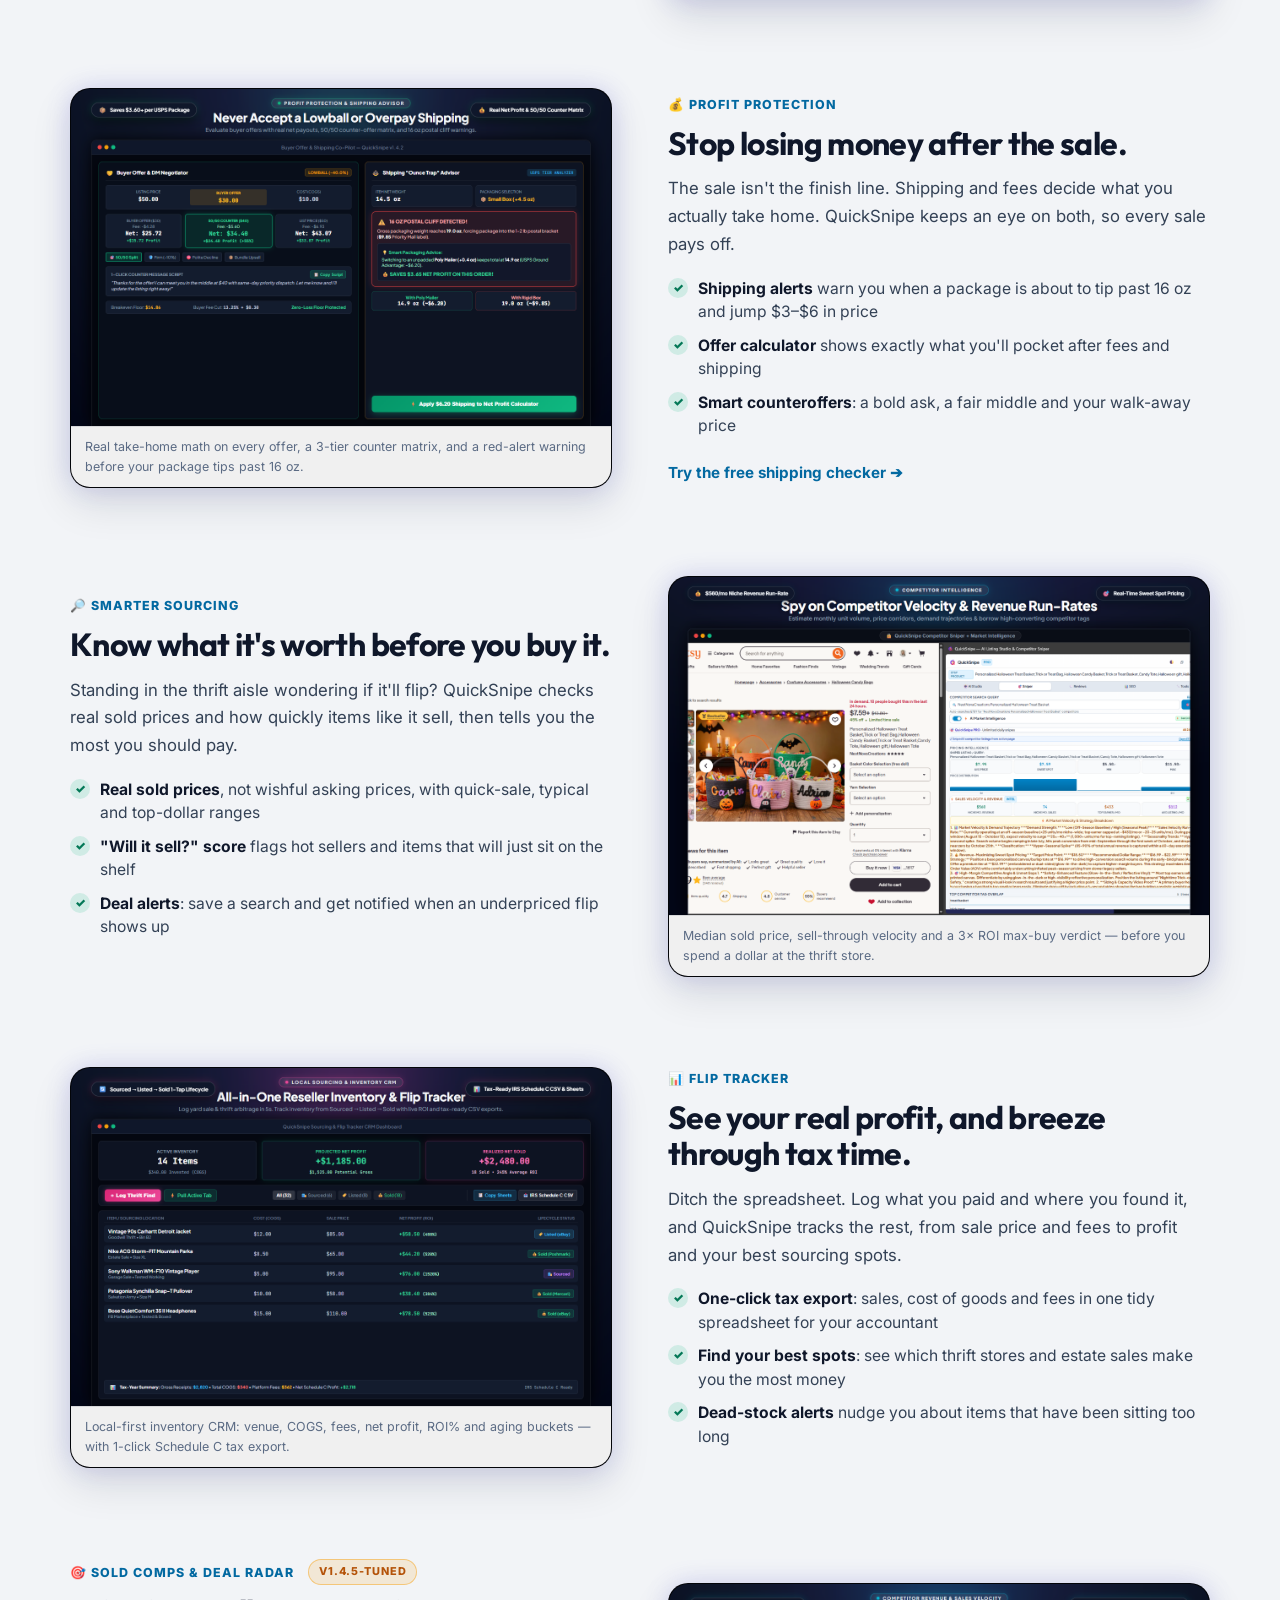
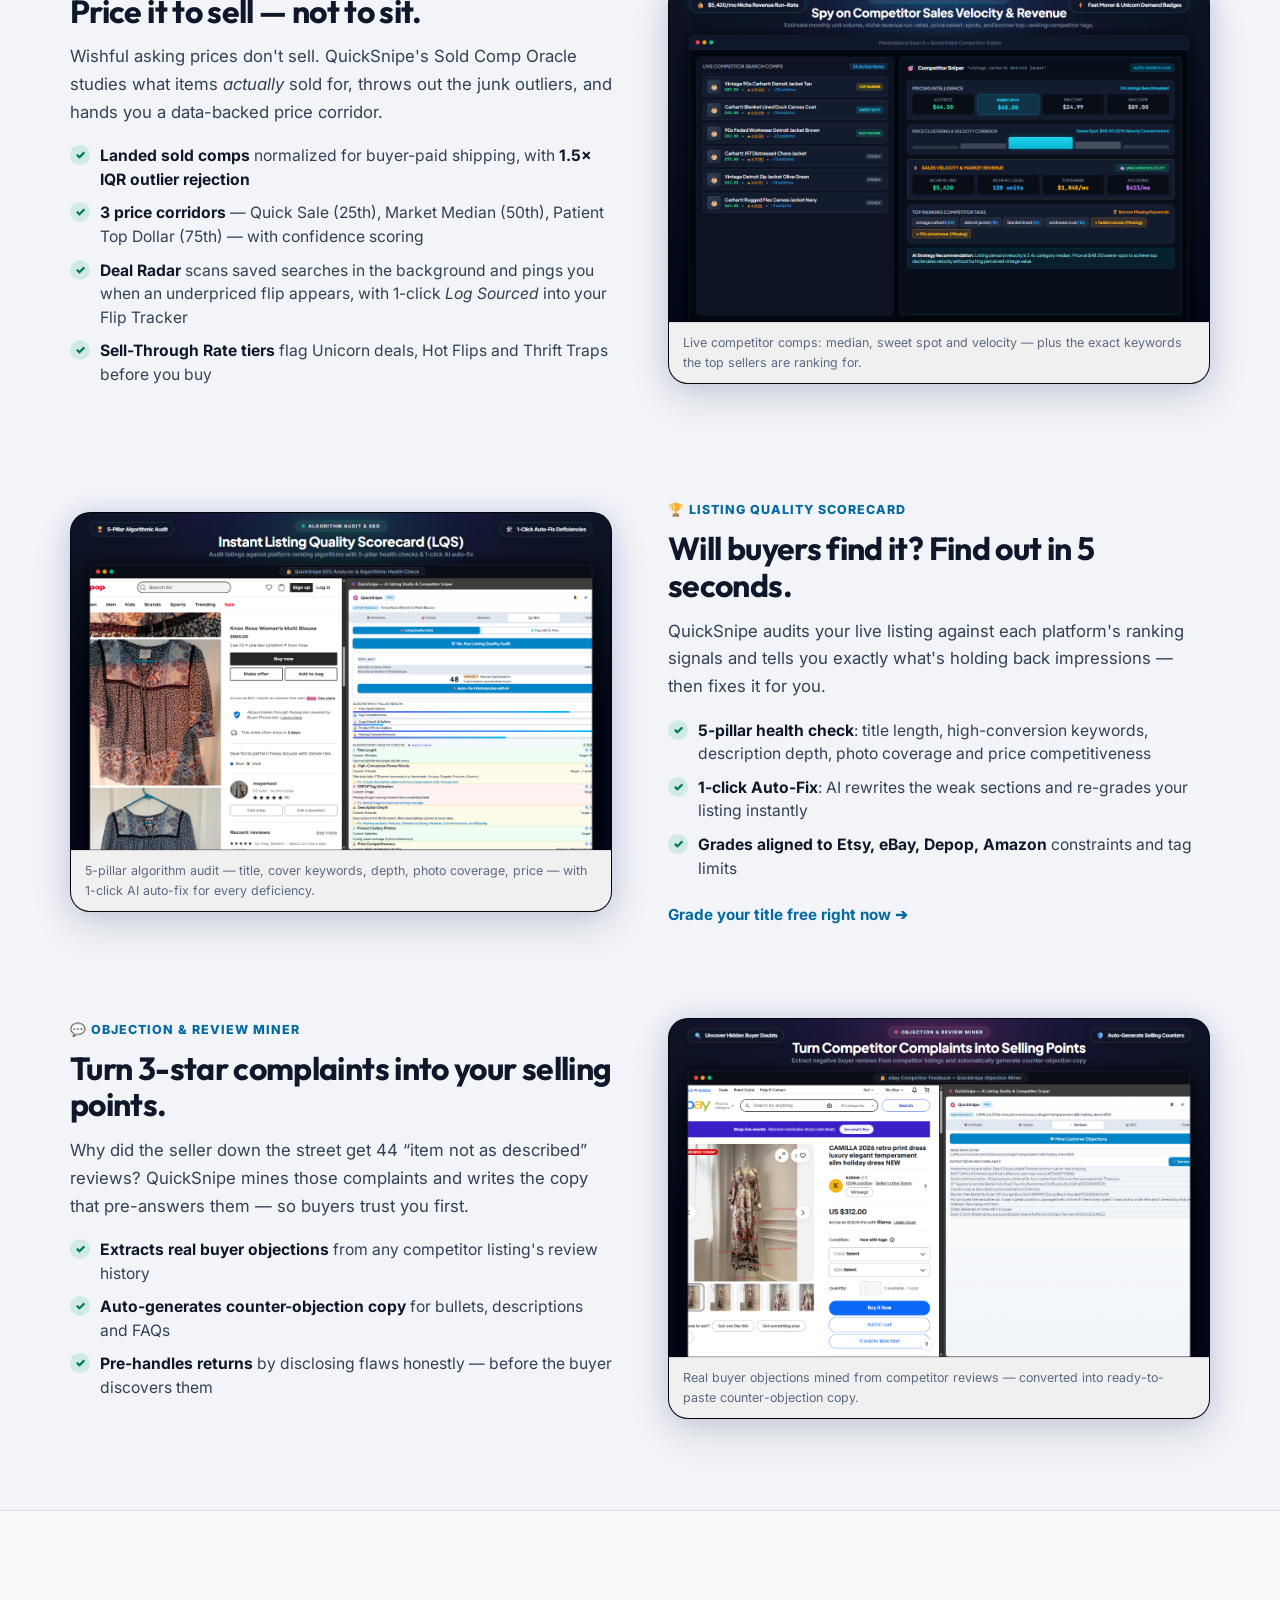
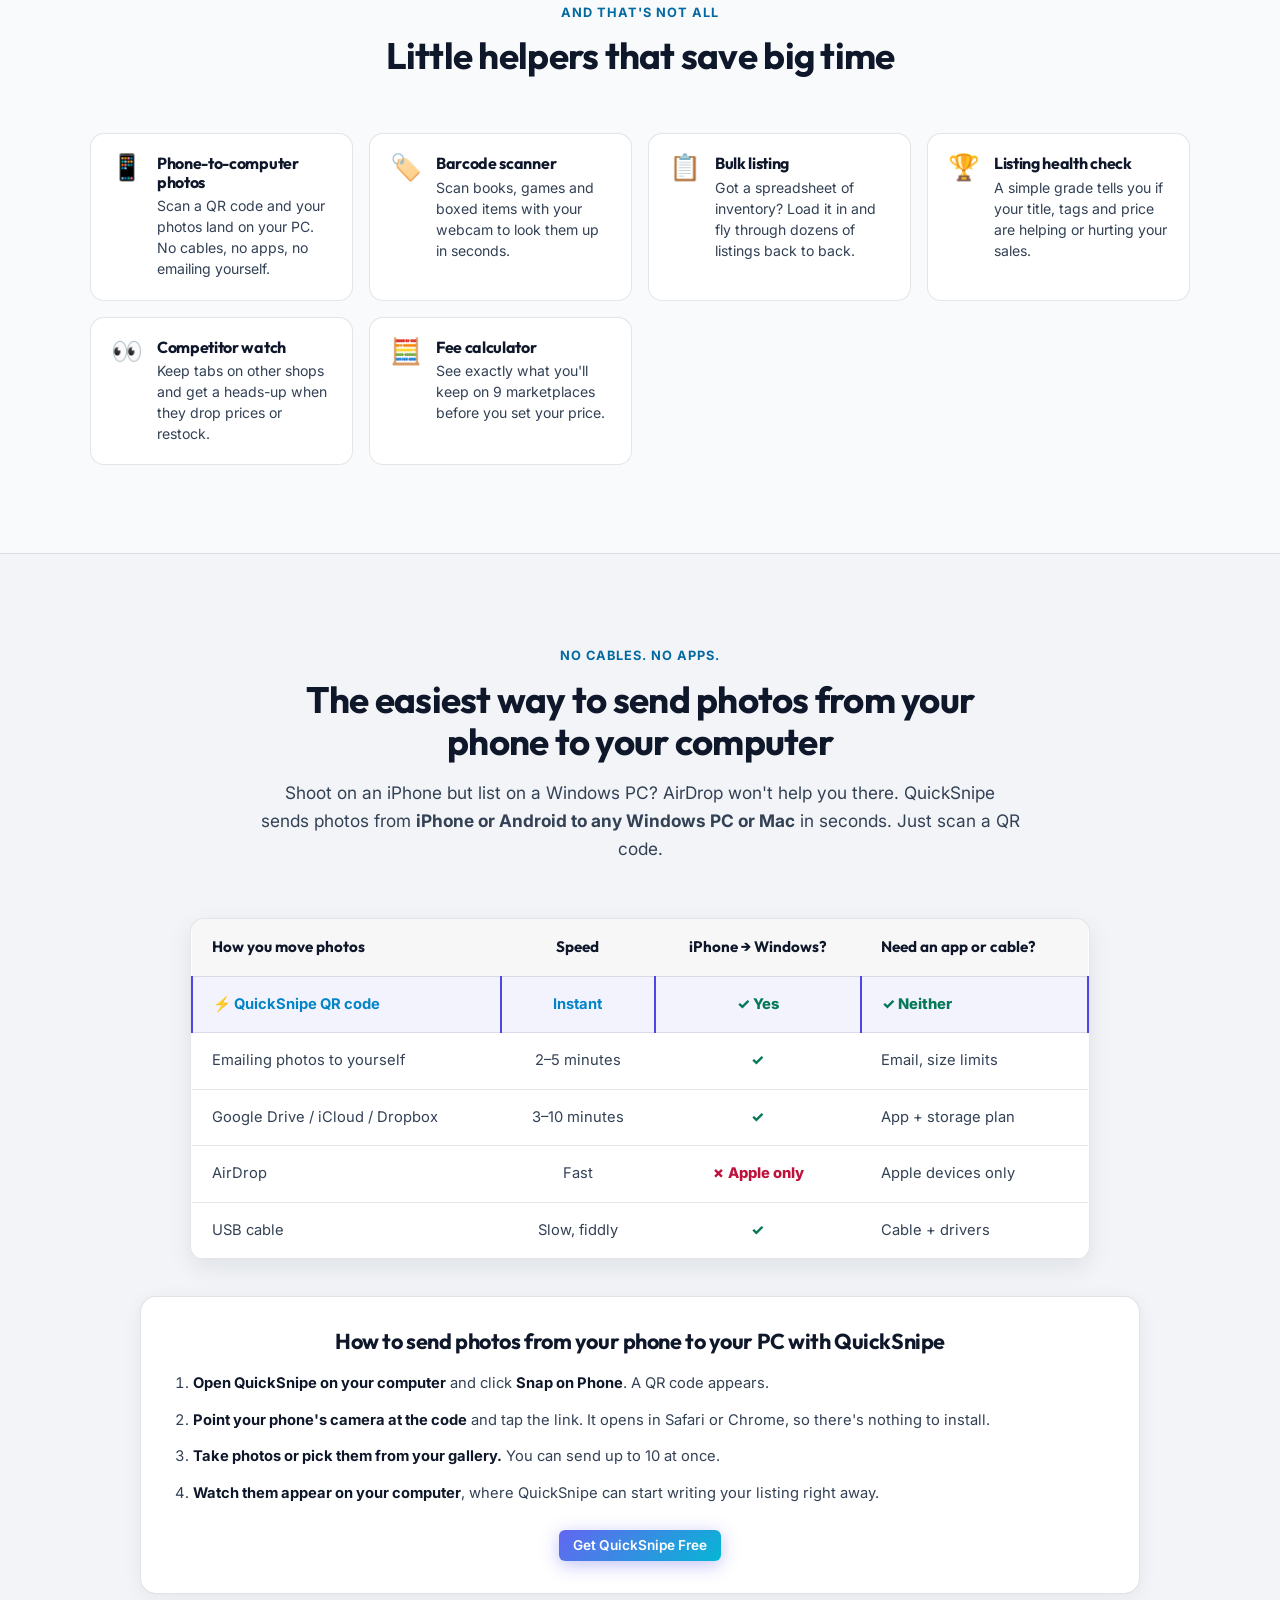
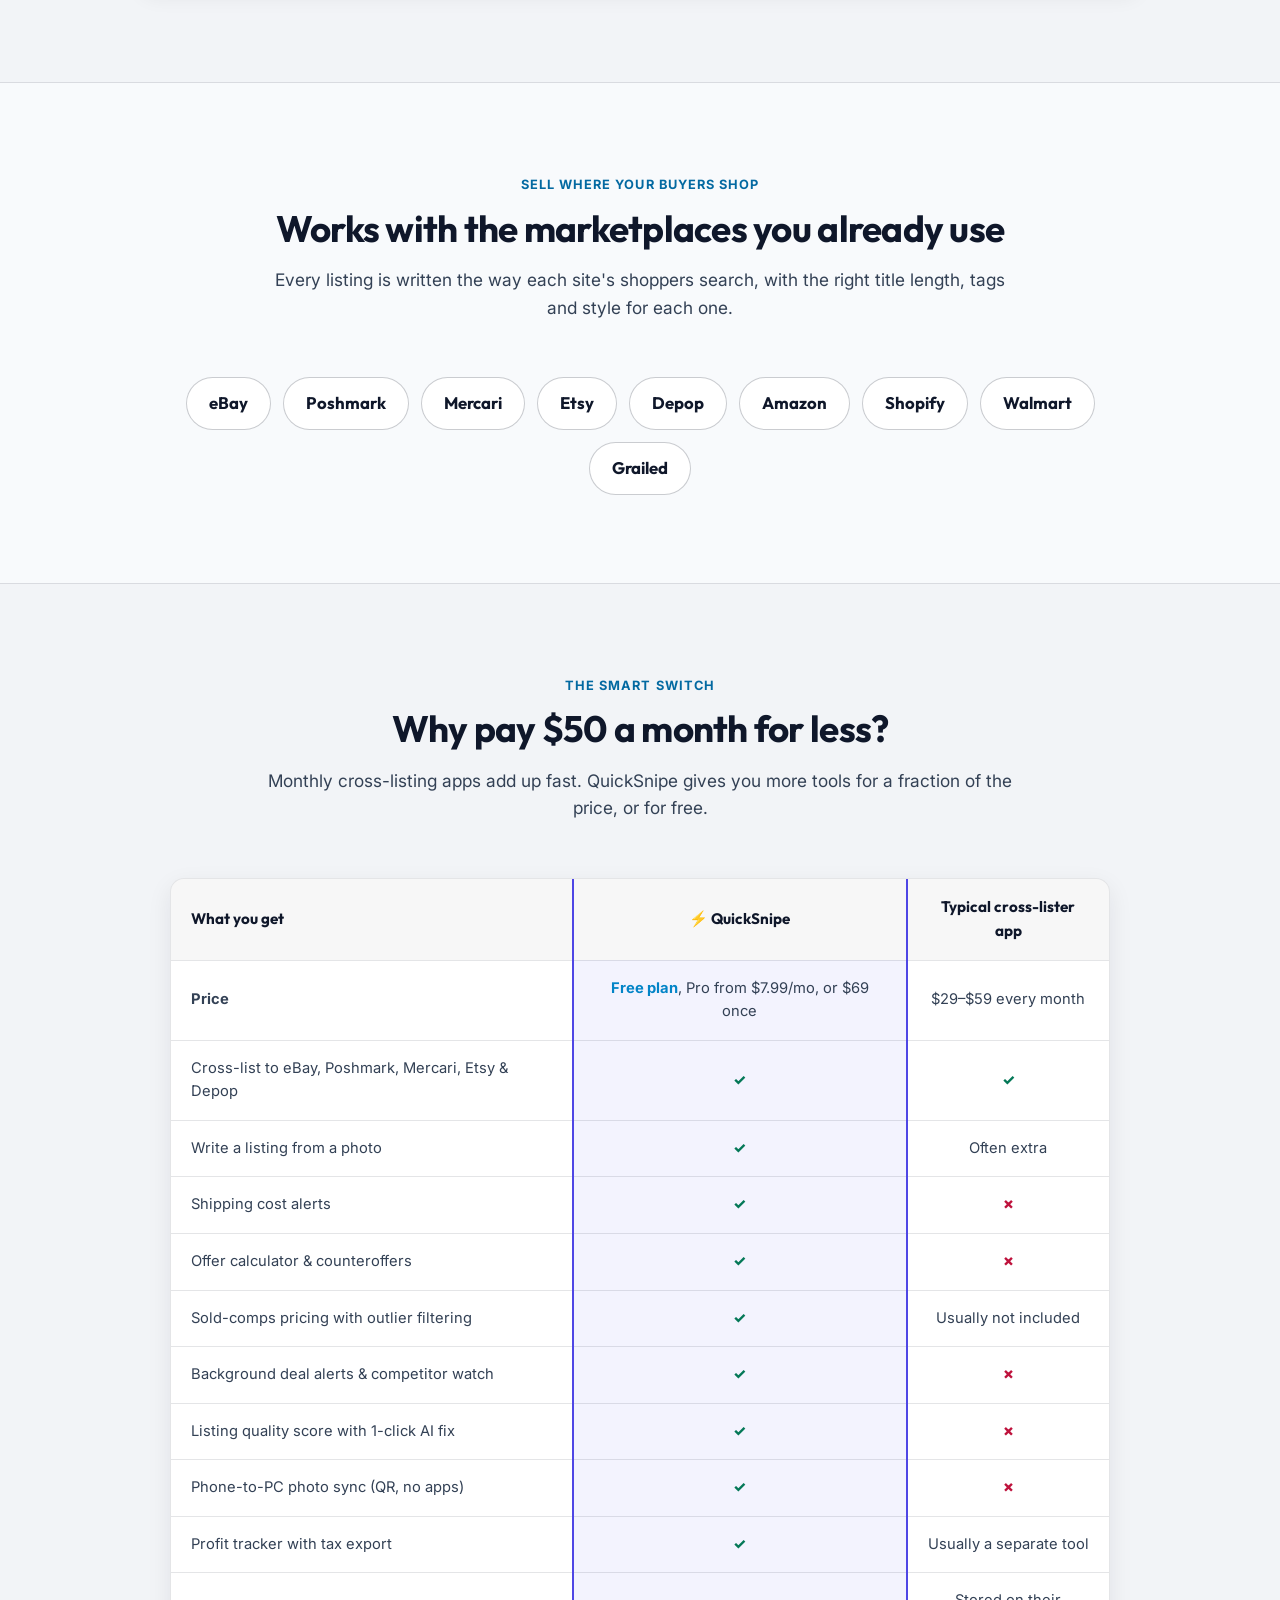
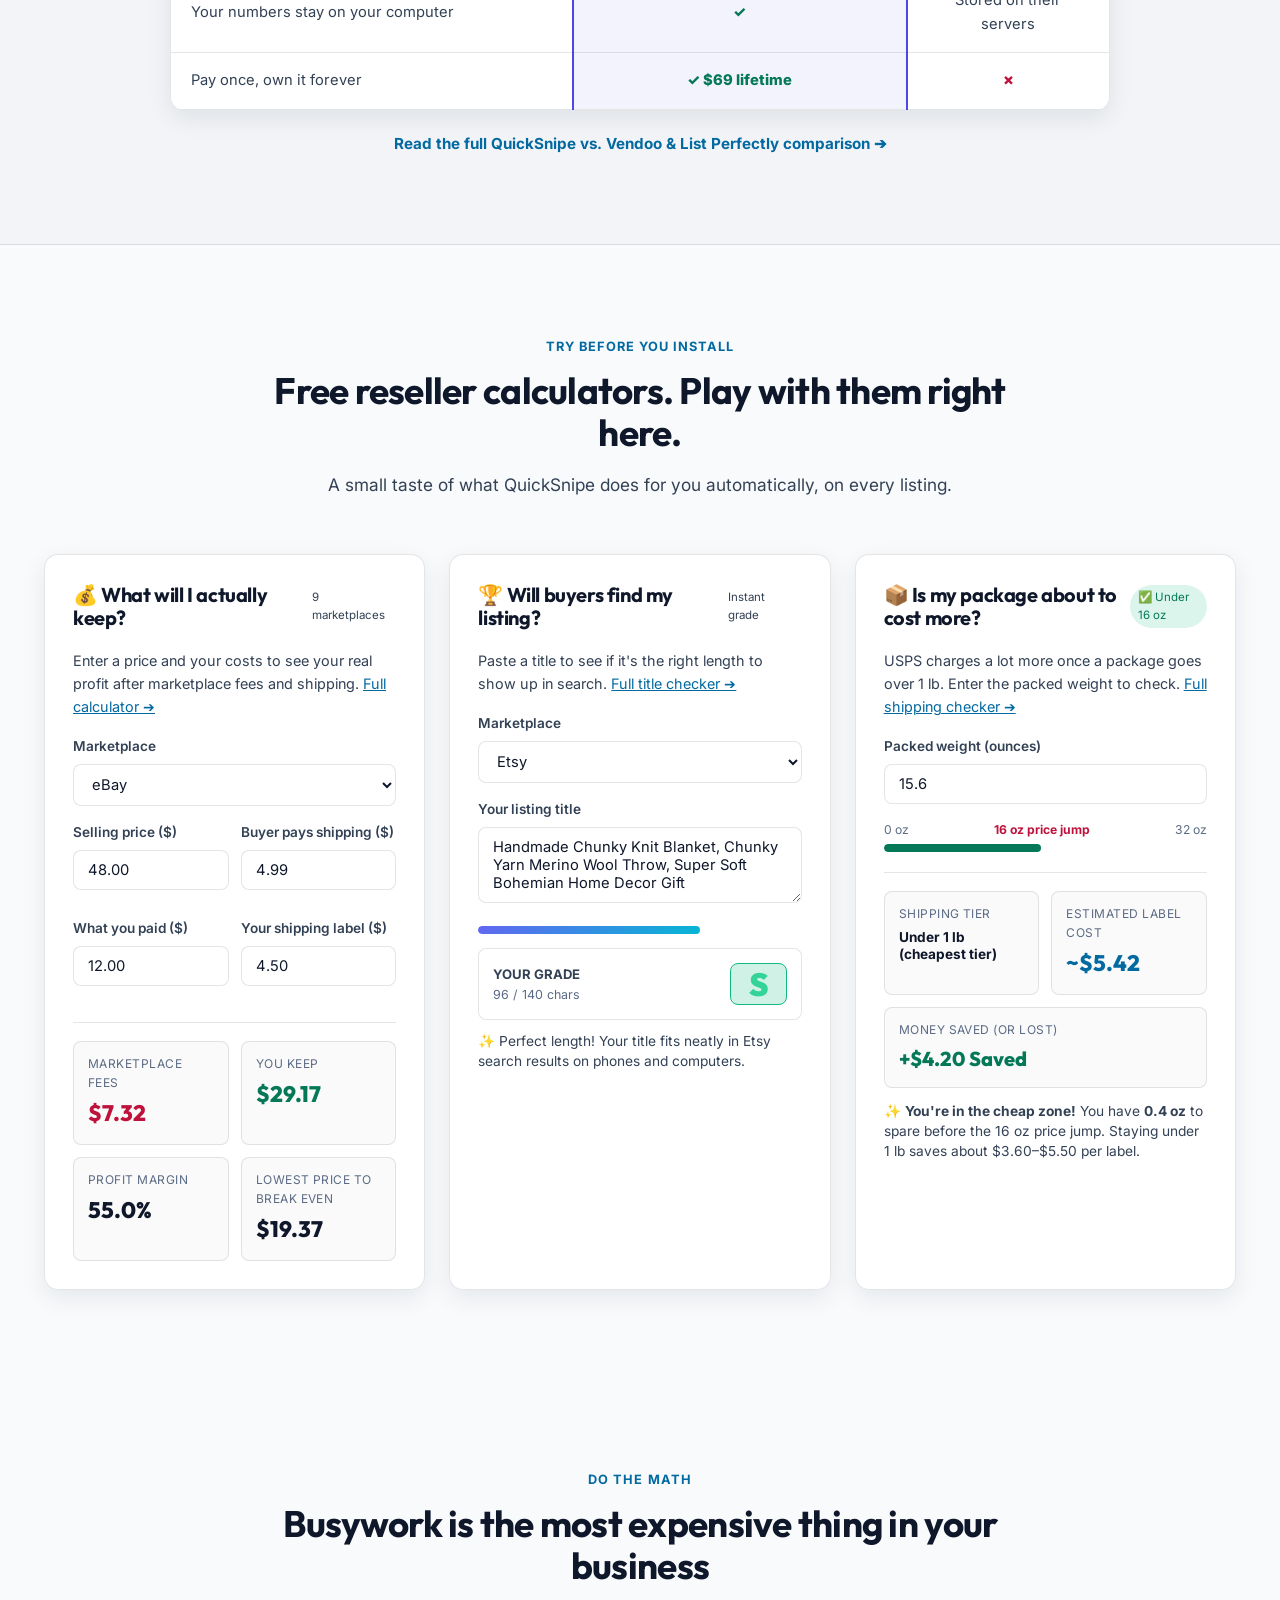
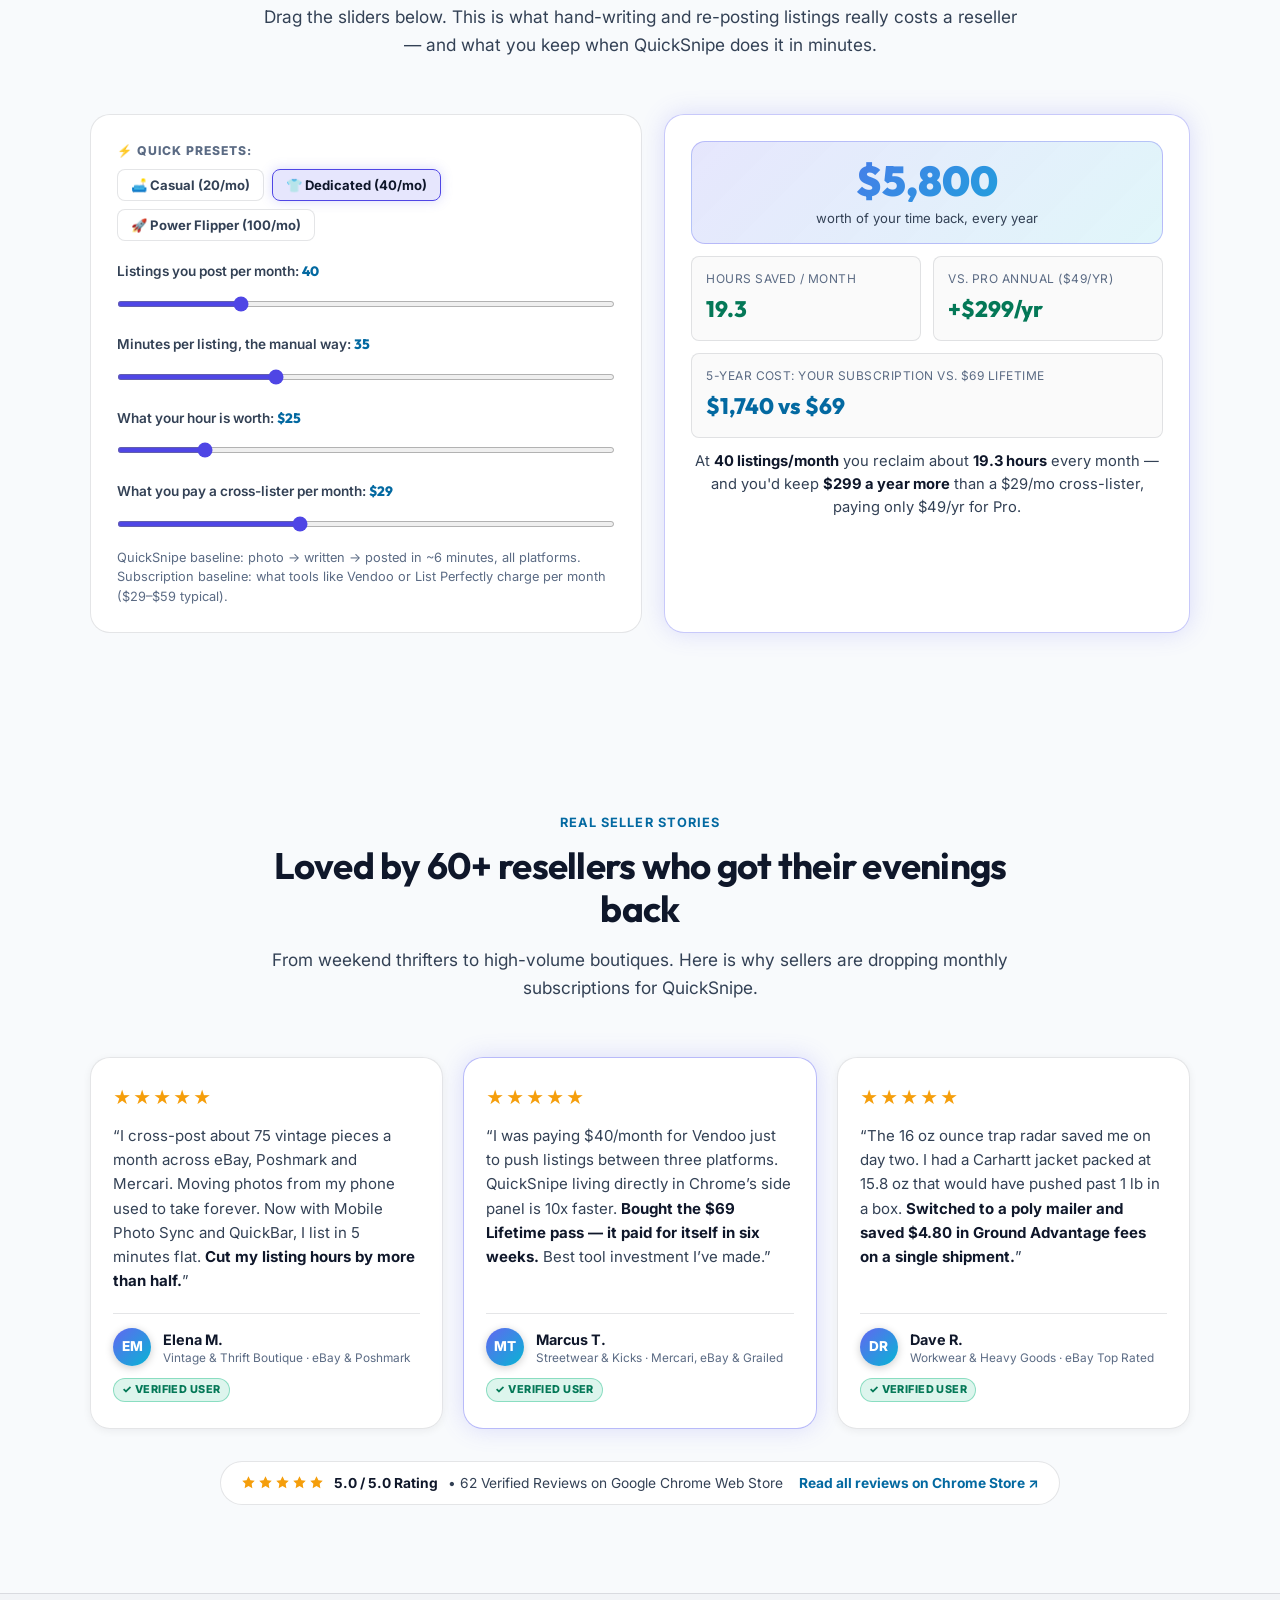
==== commit 6e402eaa: "Update sitemap and styles for marketing overhaul v1.4.5 - Updated last modification dates in sitemap" ====
--- a/docs/index.html
+++ b/docs/index.html
@@ -108,6 +108,15 @@
         ]
       },
       {
+        "@type": "VideoObject",
+        "name": "QuickSnipe QuickBar Demo — 1-Click Marketplace Form Fill",
+        "description": "See QuickSnipe's floating QuickBar detect an open marketplace listing form and fill in title, description, tags, category and price in one click, with all listing photos carried over.",
+        "thumbnailUrl": "https://radtome.github.io/QuickSnipe-support/assets/slide_1_hero_hook.png",
+        "uploadDate": "2026-11-01",
+        "contentUrl": "https://radtome.github.io/QuickSnipe-support/assets/quickbar_demo.webm",
+        "publisher": { "@type": "Organization", "name": "QuickSnipe", "logo": { "@type": "ImageObject", "url": "https://radtome.github.io/QuickSnipe-support/assets/icon-128.png" } }
+      },
+      {
         "@type": "FAQPage",
         "mainEntity": [
           {
@@ -159,6 +168,21 @@
             "@type": "Question",
             "name": "Can I cancel Pro anytime?",
             "acceptedAnswer": { "@type": "Answer", "text": "Yes. Cancel anytime from Settings, then Manage Subscription. Refunds are available within 14 days of purchase. One Pro license works on all your Chrome browsers, such as a desktop and a laptop." }
+          },
+          {
+            "@type": "Question",
+            "name": "What is new in QuickSnipe version 1.4.5?",
+            "acceptedAnswer": { "@type": "Answer", "text": "Version 1.4.5 adds wire-free Mobile Photo Sync (scan a QR code with your iPhone or Android camera and photos stream straight into your Chrome side panel over encrypted peer-to-peer WebRTC, with a Cloud Bridge fallback), a high-contrast Light Glass UI, synchronized 9-platform fee schedules, AbortSignal stream cancellation for wasted-token-free AI generations, and Chrome Web Store compliance hardening." }
+          },
+          {
+            "@type": "Question",
+            "name": "How does the free 7-day Pro trial work?",
+            "acceptedAnswer": { "@type": "Answer", "text": "Every new install automatically unlocks 7 full days of unrestricted Pro access: unlimited daily generations, the full cross-lister and all Pro tools. No credit card, no account, no sign-up. On day 8 you simply revert to the free plan with 5 free snipes every day, or upgrade to Pro." }
+          },
+          {
+            "@type": "Question",
+            "name": "What is the FOUNDER30 promo code?",
+            "acceptedAnswer": { "@type": "Answer", "text": "FOUNDER30 is an early-adopter perk: enter it at checkout and your first month of Pro is free. It is shown to new users on day 8 of the trial to keep listing momentum going." }
           }
         ]
       },
@@ -194,8 +218,10 @@
 
       <nav aria-label="Main Navigation">
         <ul class="nav-links">
+          <li><a href="#why" class="nav-link">Why Us</a></li>
           <li><a href="#features" class="nav-link">Features</a></li>
           <li><a href="#how-it-works" class="nav-link">How It Works</a></li>
+          <li><a href="#savings" class="nav-link">Savings</a></li>
           <li><a href="#pricing" class="nav-link">Pricing</a></li>
           <li class="nav-item-dropdown">
             <button type="button" class="nav-dropdown-btn" aria-expanded="false" aria-haspopup="true" aria-controls="tools-dropdown-menu">
@@ -281,6 +307,7 @@
           <ul class="mobile-links-list">
             <li><a href="#features" class="mobile-link">✨ Features</a></li>
             <li><a href="#how-it-works" class="mobile-link">🪄 How It Works</a></li>
+            <li><a href="#savings" class="mobile-link">💰 Savings Calculator</a></li>
             <li><a href="#pricing" class="mobile-link">💳 Pricing</a></li>
             <li><a href="#whats-new" class="mobile-link">🚀 What's New (v1.4.5)</a></li>
           </ul>
@@ -316,7 +343,7 @@
   <section class="hero" id="main-content">
     <div class="container">
       <a href="#whats-new" class="hero-pill" style="text-decoration: none;">
-        <span>⚡ v1.4.5 Live: Wire-Free Mobile Photo Sync + Light Glass UI</span>
+        <span>🚀 <strong>v1.4.5 is live</strong> · Wire-Free Mobile Photo Sync + Light Glass UI</span>
         <span style="opacity: 0.5;">•</span>
         <span style="font-weight: 700;">See What's New ➔</span>
       </a>
@@ -350,13 +377,26 @@
       </div>
 
       <div class="hero-trust-bar" style="margin-top: 22px;">
-        <span>⭐⭐⭐⭐⭐ 5.0 on the Chrome Web Store</span>
+        <span><span class="stars-inline" aria-hidden="true"><svg viewBox="0 0 24 24"><path d="M12 2l3.09 6.26L22 9.27l-5 4.87 1.18 6.88L12 17.77l-6.18 3.25L7 14.14 2 9.27l6.91-1.01L12 2z"/></svg><svg viewBox="0 0 24 24"><path d="M12 2l3.09 6.26L22 9.27l-5 4.87 1.18 6.88L12 17.77l-6.18 3.25L7 14.14 2 9.27l6.91-1.01L12 2z"/></svg><svg viewBox="0 0 24 24"><path d="M12 2l3.09 6.26L22 9.27l-5 4.87 1.18 6.88L12 17.77l-6.18 3.25L7 14.14 2 9.27l6.91-1.01L12 2z"/></svg><svg viewBox="0 0 24 24"><path d="M12 2l3.09 6.26L22 9.27l-5 4.87 1.18 6.88L12 17.77l-6.18 3.25L7 14.14 2 9.27l6.91-1.01L12 2z"/></svg><svg viewBox="0 0 24 24"><path d="M12 2l3.09 6.26L22 9.27l-5 4.87 1.18 6.88L12 17.77l-6.18 3.25L7 14.14 2 9.27l6.91-1.01L12 2z"/></svg></span> <strong>5.0</strong> · 62 reviews on the Chrome Web Store</span>
         <span>•</span>
         <span>🛒 Works with 9 marketplaces</span>
         <span>•</span>
         <span>🔒 Your data stays on your computer</span>
       </div>
 
+      <div class="hero-market-strip" aria-label="Supported marketplaces">
+        <span class="hero-market-label">Works with:</span>
+        <span class="hero-market-badge">eBay</span>
+        <span class="hero-market-badge">Poshmark</span>
+        <span class="hero-market-badge">Mercari</span>
+        <span class="hero-market-badge">Etsy</span>
+        <span class="hero-market-badge">Depop</span>
+        <span class="hero-market-badge">Grailed</span>
+        <span class="hero-market-badge">Shopify</span>
+        <span class="hero-market-badge">Amazon</span>
+        <span class="hero-market-badge">Walmart</span>
+      </div>
+
       <div class="hero-showcase" style="margin-top: 40px;">
         <div class="floating-pill floating-pill-1">
           <span>💸 Save $348+ a year</span>
@@ -369,7 +409,6 @@
         <div class="showcase-frame">
           <video autoplay loop muted playsinline poster="assets/slide_1_hero_hook.png" width="1280" height="800" style="width: 100%; height: auto; border-radius: 12px; display: block;" aria-label="Demo: QuickSnipe filling in a marketplace listing with one click">
             <source src="assets/quickbar_demo.webm" type="video/webm">
-            <source src="assets/quickbar_demo.mp4" type="video/mp4">
             <img src="assets/slide_1_hero_hook.png" alt="QuickSnipe filling in a marketplace listing form with one click" width="1280" height="800" loading="eager">
           </video>
         </div>
@@ -401,44 +440,176 @@
     </div>
   </section>
 
-  <!-- ================= PAIN POINTS ================= -->
+  <!-- ================= PROBLEM → SOLUTION ================= -->
   <section id="why" class="section-padding section-alt">
     <div class="container">
       <div class="section-header">
         <span class="section-eyebrow">Sound familiar?</span>
-        <h2 class="section-title">Reselling is fun. The busywork isn't.</h2>
-        <p class="section-desc">You got into this to find great stuff and make money, not to spend your nights copying and pasting.</p>
-      </div>
-
-      <div class="pain-grid">
-        <div class="pain-card">
-          <span class="pain-emoji" aria-hidden="true">⌨️</span>
-          <h3>Typing the same listing five times</h3>
-          <p>Copying titles, descriptions and photos from eBay to Poshmark to Mercari eats your evenings.</p>
-        </div>
-        <div class="pain-card">
-          <span class="pain-emoji" aria-hidden="true">💸</span>
-          <h3>Paying $30–$60 a month to cross-list</h3>
-          <p>That's up to $720 a year gone before you've sold a single thing.</p>
-        </div>
-        <div class="pain-card">
-          <span class="pain-emoji" aria-hidden="true">📦</span>
-          <h3>Shipping that eats your profit</h3>
-          <p>A little extra tape can push a package over 1 lb and cost you $3–$6 more per label.</p>
-        </div>
-        <div class="pain-card">
-          <span class="pain-emoji" aria-hidden="true">🤔</span>
-          <h3>Guessing on offers</h3>
-          <p>Was that a fair offer, or did you just sell at a loss once fees came out?</p>
-        </div>
-        <div class="pain-card">
-          <span class="pain-emoji" aria-hidden="true">🧾</span>
-          <h3>A shoebox of receipts at tax time</h3>
-          <p>Messy spreadsheets and forgotten costs mean you could be paying more tax than you owe.</p>
-        </div>
-      </div>
-
-      <p class="pain-resolve">QuickSnipe takes care of all of it, right inside your browser. 👇</p>
+        <h2 class="section-title">Six reselling money pits — and the QuickSnipe fix for each</h2>
+        <p class="section-desc">You got into reselling to hunt great finds and make money, not to babysit forms and fee tables. Every pain below has a built-in cure inside the extension.</p>
+      </div>
+
+      <div class="ps-grid">
+        <div class="ps-row">
+          <div class="ps-problem">
+            <span class="ps-label">😫 The Pain</span>
+            <h3>⌨️ Typing the same listing five times</h3>
+            <p>Copying titles, descriptions and photos from eBay to Poshmark to Mercari eats your evenings and weekends.</p>
+          </div>
+          <div class="ps-arrow" aria-hidden="true">➜</div>
+          <div class="ps-solution">
+            <span class="ps-label">🛠️ The QuickSnipe Fix</span>
+            <h3>One-Click Cross-Lister + QuickBar</h3>
+            <p>Write it once. QuickSnipe reformats it for each marketplace and the floating QuickBar fills the entire form — title, tags, category, price — in a single click.</p>
+            <span class="ps-save">⏱ Save 20+ min per listing</span>
+            <a class="ps-link feature-link" href="#cross-lister">See it in action ➔</a>
+          </div>
+        </div>
+
+        <div class="ps-row">
+          <div class="ps-problem">
+            <span class="ps-label">😫 The Pain</span>
+            <h3>💸 Paying $30–$60 a month to cross-list</h3>
+            <p>That's $360–$720 a year gone before you've sold a single thing — just to move data between sites.</p>
+          </div>
+          <div class="ps-arrow" aria-hidden="true">➜</div>
+          <div class="ps-solution">
+            <span class="ps-label">🛠️ The QuickSnipe Fix</span>
+            <h3>Free forever — or $69 once</h3>
+            <p>The free plan never expires. Pro is $7.99/mo (or $49/yr), or pay <strong>$69 once</strong> and never see a subscription again.</p>
+            <span class="ps-save">💰 Save $348–$708 per year</span>
+            <a class="ps-link feature-link" href="#comparison">Compare the math ➔</a>
+          </div>
+        </div>
+
+        <div class="ps-row">
+          <div class="ps-problem">
+            <span class="ps-label">😫 The Pain</span>
+            <h3>📦 One ounce pushes your package over the 16 oz cliff</h3>
+            <p>USPS Ground Advantage jumps $3.60–$6+ past 16 oz. A little extra tape silently torches your margin.</p>
+          </div>
+          <div class="ps-arrow" aria-hidden="true">➜</div>
+          <div class="ps-solution">
+            <span class="ps-label">🛠️ The QuickSnipe Fix</span>
+            <h3>16 oz Ounce-Trap Radar</h3>
+            <p>QuickSnipe watches your packed weight and flashes a warning at 15.9 oz — before you pay for postage — and suggests a lighter mailer that keeps you under the cliff.</p>
+            <span class="ps-save">📦 Save $3.60–$6.00 per label</span>
+            <a class="ps-link feature-link" href="#shipping-trap">Meet the Ounce-Trap Radar ➔</a>
+          </div>
+        </div>
+
+        <div class="ps-row">
+          <div class="ps-problem">
+            <span class="ps-label">😫 The Pain</span>
+            <h3>🤔 “What would you take for it?” guessing games</h3>
+            <p>Was that offer fair — or did you just sell at a loss after fees, shipping and your cost of goods?</p>
+          </div>
+          <div class="ps-arrow" aria-hidden="true">➜</div>
+          <div class="ps-solution">
+            <span class="ps-label">🛠️ The QuickSnipe Fix</span>
+            <h3>Offer Negotiator &amp; Counter Matrix</h3>
+            <p>Enter the offer and see your real take-home after fees and shipping — plus three smart counters: aggressive, balanced, and walk-away floor.</p>
+            <span class="ps-save">🤝 Never sell under your floor</span>
+            <a class="ps-link feature-link" href="#offer-negotiator">See the counter matrix ➔</a>
+          </div>
+        </div>
+
+        <div class="ps-row">
+          <div class="ps-problem">
+            <span class="ps-label">😫 The Pain</span>
+            <h3>🧾 A shoebox of receipts at tax time</h3>
+            <p>Forgotten what you paid, missed fees, messy spreadsheets — you could be overpaying the IRS.</p>
+          </div>
+          <div class="ps-arrow" aria-hidden="true">➜</div>
+          <div class="ps-solution">
+            <span class="ps-label">🛠️ The QuickSnipe Fix</span>
+            <h3>Flip Tracker CRM + Schedule C Export</h3>
+            <p>Log what you paid and where you found it. QuickSnipe tracks sale price, fees, net profit and ROI% — then exports one accountant-ready CSV for Schedule C.</p>
+            <span class="ps-save">📊 Tax-ready in one click</span>
+            <a class="ps-link feature-link" href="#flip-crm">See the Flip Tracker ➔</a>
+          </div>
+        </div>
+
+        <div class="ps-row">
+          <div class="ps-problem">
+            <span class="ps-label">😫 The Pain</span>
+            <h3>🤨 Buying on vibes instead of data</h3>
+            <p>That “deal” at the thrift store — hot flip or shelf-sitter? Guessing wrong is how profit stalls.</p>
+          </div>
+          <div class="ps-arrow" aria-hidden="true">➜</div>
+          <div class="ps-solution">
+            <span class="ps-label">🛠️ The QuickSnipe Fix</span>
+            <h3>Sold Comp Oracle + Sell-Through Radar</h3>
+            <p>True sold prices with 1.5× IQR outlier filtering, 3-tier price corridors, STR velocity tiers and a background Deal Radar that pings you when underpriced flips appear.</p>
+            <span class="ps-save">🎯 Know it flips before you buy</span>
+            <a class="ps-link feature-link" href="#sold-comps">See the pricing engine ➔</a>
+          </div>
+        </div>
+      </div>
+
+      <p class="pain-resolve">Every fix lives inside one free Chrome side panel. That's the whole point of QuickSnipe. 👇</p>
+    </div>
+  </section>
+
+  <!-- ================= V1.4.5 SPOTLIGHT ================= -->
+  <section id="whats-new" class="section-padding" style="padding-top: 8px;">
+    <a id="v145-features" style="position: absolute; visibility: hidden;" aria-hidden="true"></a>
+    <div class="container">
+      <div class="v145-spotlight">
+        <div class="v145-inner">
+          <div class="v145-version" aria-hidden="true">1.4.5</div>
+          <span class="v145-eyebrow"><span class="v145-live-dot"></span> Fresh · Live on the Chrome Web Store</span>
+          <h2 class="v145-title">Version 1.4.5: <span class="text-gradient">beam photos from phone to shelf</span> — and list with confidence.</h2>
+          <p class="v145-sub">The biggest workflow leap since launch: snap thrift photos on your phone and watch them land in your Chrome side panel in seconds — no cables, no apps, no emailing yourself. Plus a calmer Light Glass UI and market-math that matches each platform exactly.</p>
+
+          <div class="v145-grid">
+            <div class="v145-item">
+              <svg viewBox="0 0 24 24" fill="none" stroke-width="1.8" stroke-linecap="round" stroke-linejoin="round" aria-hidden="true"><rect x="7" y="2" width="10" height="20" rx="2.5"/><line x1="11" y1="18.5" x2="13" y2="18.5"/></svg>
+              <h3>📱 Wire-Free Mobile Photo Sync</h3>
+              <p>Scan a session QR code with any iPhone or Android camera — photos stream live into the side panel over encrypted peer-to-peer WebRTC, with a Cloud Bridge fallback. One-tap <em>Save All to PC</em> and <em>Send to AI Studio</em>.</p>
+            </div>
+            <div class="v145-item">
+              <svg viewBox="0 0 24 24" fill="none" stroke-width="1.8" stroke-linecap="round" stroke-linejoin="round" aria-hidden="true"><path d="M12 3l8 4.5v9L12 21l-8-4.5v-9L12 3z"/><path d="M12 12l8-4.5M12 12L4 7.5M12 12v9"/></svg>
+              <h3>💎 Light Glass UI</h3>
+              <p>High-contrast translucent cards, refined shadows and calmer hierarchy — built for long sourcing-and-listing sessions without eye fatigue.</p>
+            </div>
+            <div class="v145-item">
+              <svg viewBox="0 0 24 24" fill="none" stroke-width="1.8" stroke-linecap="round" stroke-linejoin="round" aria-hidden="true"><line x1="4" y1="9" x2="20" y2="9"/><line x1="4" y1="15" x2="20" y2="15"/><line x1="10" y1="3" x2="8" y2="21"/><line x1="16" y1="3" x2="14" y2="21"/></svg>
+              <h3>⚖️ Exact 9-Platform Fee Schedules</h3>
+              <p>eBay 13.25% + $0.30, Mercari 2.9% + $0.50, Depop 3.3% + $0.45, Etsy 9.5% + $0.45, Grailed 9% — synchronized across comps, radar and the profit simulator.</p>
+            </div>
+            <div class="v145-item">
+              <svg viewBox="0 0 24 24" fill="none" stroke-width="1.8" stroke-linecap="round" stroke-linejoin="round" aria-hidden="true"><path d="M13 2L4.5 13.5H11L9.5 22 18 10.5h-6.5L13 2z"/></svg>
+              <h3>⚡ QuickBar Fast-Fill HUD</h3>
+              <p>The floating bar docks on Etsy, eBay, Poshmark, Mercari and Depop listing forms — 1-click autofill with multi-photo carryover and batch ZIP photo download.</p>
+            </div>
+            <div class="v145-item">
+              <svg viewBox="0 0 24 24" fill="none" stroke-width="1.8" stroke-linecap="round" stroke-linejoin="round" aria-hidden="true"><circle cx="12" cy="12" r="9"/><circle cx="12" cy="12" r="5"/><circle cx="12" cy="12" r="1.2" fill="#67e8f9"/></svg>
+              <h3>🎯 Landed Sold Comps Engine</h3>
+              <p>1.5× IQR outlier rejection, 0.88× Best-Offer strike-through math and 3 price corridors — Quick Sale, Market Median, Patient Top Dollar — with confidence scoring.</p>
+            </div>
+            <div class="v145-item">
+              <svg viewBox="0 0 24 24" fill="none" stroke-width="1.8" stroke-linecap="round" stroke-linejoin="round" aria-hidden="true"><path d="M20 6L9 17l-5-5"/></svg>
+              <h3>🛡️ Cancel-Anytime AI + Store Hardening</h3>
+              <p>AbortSignal stream cancellation kills hung generations instantly — no wasted tokens — plus full Chrome Web Store compliance validation.</p>
+            </div>
+          </div>
+
+          <div class="v145-cta-row">
+            <a href="https://chromewebstore.google.com/detail/quicksnipe-ai-listing-res/aignalgmmlmnmofabamcdngdopabgkaa"
+              target="_blank" rel="noopener noreferrer" class="btn btn-primary btn-lg">
+              <span>🚀 Get v1.4.5 Free on Chrome</span>
+            </a>
+            <span class="v145-note">Already installed? Chrome updates automatically — just reopen the side panel.<br>New here? <strong style="color:#f8fafc;">7 days of Pro free</strong> on install · code <strong style="color:#f8fafc;">FOUNDER30</strong> = your first month of Pro free.</span>
+          </div>
+
+          <div class="release-list" aria-label="Recent releases">
+            <a class="release-chip" href="https://github.com/RadTome/QuickSnipe-support/blob/main/CHANGELOG.md" target="_blank" rel="noopener noreferrer">v1.4.4 · Onboarding &amp; checkout fixes</a>
+            <a class="release-chip" href="https://github.com/RadTome/QuickSnipe-support/blob/main/CHANGELOG.md" target="_blank" rel="noopener noreferrer">v1.4.3 · Deal Radar + Sold Comp Oracle</a>
+            <a class="release-chip" href="https://github.com/RadTome/QuickSnipe-support/blob/main/CHANGELOG.md" target="_blank" rel="noopener noreferrer">v1.4.2 · QuickBar HUD + 16 oz Trap</a>
+          </div>
+        </div>
+      </div>
     </div>
   </section>
 
@@ -490,9 +661,10 @@
       <div class="feature-rows">
         <!-- Photo to listing -->
         <div class="feature-row" id="vision-snipe">
-          <div class="feature-media">
-            <img src="assets/slide_photo_to_listing_vision.png" alt="QuickSnipe writing a complete listing from a product photo" loading="lazy">
-          </div>
+          <figure class="feature-media feature-figure">
+            <img src="assets/slide_photo_to_listing_vision.png" alt="QuickSnipe Vision AI writing a complete Etsy listing from a product photo" loading="lazy">
+            <figcaption>QuickSnipe Vision AI reads brand tags, materials and condition — then writes titles, 13 Etsy tags and bullets sized for each marketplace.</figcaption>
+          </figure>
           <div class="feature-copy">
             <span class="feature-kicker">📸 Photo to listing</span>
             <h3>Snap a photo. Get a listing that sells.</h3>
@@ -507,9 +679,10 @@
 
         <!-- Cross-lister -->
         <div class="feature-row reverse" id="cross-lister">
-          <div class="feature-media">
-            <img src="assets/slide_5_omnichannel_cross_lister.png" alt="QuickSnipe cross-listing one item to eBay, Poshmark, Mercari, Etsy and Depop" loading="lazy">
-          </div>
+          <figure class="feature-media feature-figure">
+            <img src="assets/slide_5_omnichannel_cross_lister.png" alt="QuickSnipe cross-lister converting one Depop listing into ready-to-post versions for eBay, Poshmark, Mercari, Etsy and Depop" loading="lazy">
+            <figcaption>One source listing → marketplace-perfect drafts for Etsy, eBay, Poshmark, Mercari and Depop — filled in 1 click via the floating QuickBar.</figcaption>
+          </figure>
           <div class="feature-copy">
             <span class="feature-kicker">🌐 One-click cross-listing</span>
             <h3>List it once. Sell it everywhere.</h3>
@@ -525,9 +698,11 @@
 
         <!-- Shipping + offers -->
         <div class="feature-row" id="shipping-trap">
-          <div class="feature-media">
-            <img src="assets/slide_4_offer_negotiator_shipping.png" alt="QuickSnipe shipping cost alert and offer calculator" loading="lazy">
-          </div>
+          <span id="offer-negotiator" style="position:absolute; visibility:hidden;" aria-hidden="true"></span>
+          <figure class="feature-media feature-figure">
+            <img src="assets/slide_4_offer_negotiator_shipping.png" alt="QuickSnipe Buyer Offer Negotiator and USPS 16 oz shipping Ounce Trap advisor" loading="lazy">
+            <figcaption>Real take-home math on every offer, a 3-tier counter matrix, and a red-alert warning before your package tips past 16 oz.</figcaption>
+          </figure>
           <div class="feature-copy">
             <span class="feature-kicker">💰 Profit protection</span>
             <h3>Stop losing money after the sale.</h3>
@@ -543,9 +718,10 @@
 
         <!-- Sourcing -->
         <div class="feature-row reverse" id="sourcing">
-          <div class="feature-media">
-            <img src="assets/slide_3_competitor_sniper.png" alt="QuickSnipe showing what an item sells for and how fast it sells" loading="lazy">
-          </div>
+          <figure class="feature-media feature-figure">
+            <img src="assets/slide_3_competitor_sniper.png" alt="QuickSnipe competitor sniper showing sold price stats and sell-through rate for a vintage item" loading="lazy">
+            <figcaption>Median sold price, sell-through velocity and a 3× ROI max-buy verdict — before you spend a dollar at the thrift store.</figcaption>
+          </figure>
           <div class="feature-copy">
             <span class="feature-kicker">🔎 Smarter sourcing</span>
             <h3>Know what it's worth before you buy it.</h3>
@@ -560,9 +736,10 @@
 
         <!-- Flip tracker -->
         <div class="feature-row" id="flip-crm">
-          <div class="feature-media">
-            <img src="assets/slide_5_sourcing_flip_tracker_crm.png" alt="QuickSnipe flip tracker showing cost, sale price and profit for each item" loading="lazy">
-          </div>
+          <figure class="feature-media feature-figure">
+            <img src="assets/slide_5_sourcing_flip_tracker_crm.png" alt="QuickSnipe flip tracker showing per-item cost, sale price, profit, ROI percent and aging buckets" loading="lazy">
+            <figcaption>Local-first inventory CRM: venue, COGS, fees, net profit, ROI% and aging buckets — with 1-click Schedule C tax export.</figcaption>
+          </figure>
           <div class="feature-copy">
             <span class="feature-kicker">📊 Flip tracker</span>
             <h3>See your real profit, and breeze through tax time.</h3>
@@ -571,6 +748,63 @@
               <li><strong>One-click tax export</strong>: sales, cost of goods and fees in one tidy spreadsheet for your accountant</li>
               <li><strong>Find your best spots</strong>: see which thrift stores and estate sales make you the most money</li>
               <li><strong>Dead-stock alerts</strong> nudge you about items that have been sitting too long</li>
+            </ul>
+          </div>
+        </div>
+
+        <!-- Sold comps & Deal Radar -->
+        <div class="feature-row reverse" id="sold-comps">
+          <figure class="feature-media feature-figure">
+            <img src="assets/slide_2_competitor_sniper_revenue.png" alt="QuickSnipe competitor pricing intelligence showing median sold price, sweet spot and top ranking competitor tags" loading="lazy">
+            <figcaption>Live competitor comps: median, sweet spot and velocity — plus the exact keywords the top sellers are ranking for.</figcaption>
+          </figure>
+          <div class="feature-copy">
+            <span class="feature-kicker">🎯 Sold Comps &amp; Deal Radar</span>
+            <span class="feature-tag">v1.4.5-tuned</span>
+            <h3>Price it to sell — not to sit.</h3>
+            <p>Wishful asking prices don't sell. QuickSnipe's Sold Comp Oracle studies what items <em>actually</em> sold for, throws out the junk outliers, and hands you a data-backed price corridor.</p>
+            <ul class="check-list">
+              <li><strong>Landed sold comps</strong> normalized for buyer-paid shipping, with <strong>1.5× IQR outlier rejection</strong></li>
+              <li><strong>3 price corridors</strong> — Quick Sale (25th), Market Median (50th), Patient Top Dollar (75th) — with confidence scoring</li>
+              <li><strong>Deal Radar</strong> scans saved searches in the background and pings you when an underpriced flip appears, with 1-click <em>Log Sourced</em> into your Flip Tracker</li>
+              <li><strong>Sell-Through Rate tiers</strong> flag Unicorn deals, Hot Flips and Thrift Traps before you buy</li>
+            </ul>
+          </div>
+        </div>
+
+        <!-- Listing Quality Scorecard -->
+        <div class="feature-row" id="lqs-audit">
+          <figure class="feature-media feature-figure">
+            <img src="assets/slide_3_listing_quality_scorecard.png" alt="QuickSnipe Listing Quality Scorecard auditing a live Depop listing across five algorithmic pillars with one-click AI auto-fix" loading="lazy">
+            <figcaption>5-pillar algorithm audit — title, cover keywords, depth, photo coverage, price — with 1-click AI auto-fix for every deficiency.</figcaption>
+          </figure>
+          <div class="feature-copy">
+            <span class="feature-kicker">🏆 Listing Quality Scorecard</span>
+            <h3>Will buyers find it? Find out in 5 seconds.</h3>
+            <p>QuickSnipe audits your live listing against each platform's ranking signals and tells you exactly what's holding back impressions — then fixes it for you.</p>
+            <ul class="check-list">
+              <li><strong>5-pillar health check</strong>: title length, high-conversion keywords, description depth, photo coverage and price competitiveness</li>
+              <li><strong>1-click Auto-Fix</strong>: AI rewrites the weak sections and re-grades your listing instantly</li>
+              <li><strong>Grades aligned to Etsy, eBay, Depop, Amazon</strong> constraints and tag limits</li>
+            </ul>
+            <a href="listing-title-grader.html" class="feature-link">Grade your title free right now ➔</a>
+          </div>
+        </div>
+
+        <!-- Review miner -->
+        <div class="feature-row reverse" id="review-miner">
+          <figure class="feature-media feature-figure">
+            <img src="assets/slide_5_review_miner.png" alt="QuickSnipe Objection and Review Miner extracting buyer complaints from competitor listings and auto-generating counter-objection copy" loading="lazy">
+            <figcaption>Real buyer objections mined from competitor reviews — converted into ready-to-paste counter-objection copy.</figcaption>
+          </figure>
+          <div class="feature-copy">
+            <span class="feature-kicker">💬 Objection &amp; Review Miner</span>
+            <h3>Turn 3-star complaints into your selling points.</h3>
+            <p>Why did the seller down the street get 44 “item not as described” reviews? QuickSnipe mines those complaints and writes the copy that pre-answers them — so buyers trust you first.</p>
+            <ul class="check-list">
+              <li><strong>Extracts real buyer objections</strong> from any competitor listing's review history</li>
+              <li><strong>Auto-generates counter-objection copy</strong> for bullets, descriptions and FAQs</li>
+              <li><strong>Pre-handles returns</strong> by disclosing flaws honestly — before the buyer discovers them</li>
             </ul>
           </div>
         </div>
@@ -777,6 +1011,26 @@
               <td><span class="no">✗</span></td>
             </tr>
             <tr>
+              <td>Sold-comps pricing with outlier filtering</td>
+              <td class="col-highlight"><span class="yes">✓</span></td>
+              <td>Usually not included</td>
+            </tr>
+            <tr>
+              <td>Background deal alerts &amp; competitor watch</td>
+              <td class="col-highlight"><span class="yes">✓</span></td>
+              <td><span class="no">✗</span></td>
+            </tr>
+            <tr>
+              <td>Listing quality score with 1-click AI fix</td>
+              <td class="col-highlight"><span class="yes">✓</span></td>
+              <td><span class="no">✗</span></td>
+            </tr>
+            <tr>
+              <td>Phone-to-PC photo sync (QR, no apps)</td>
+              <td class="col-highlight"><span class="yes">✓</span></td>
+              <td><span class="no">✗</span></td>
+            </tr>
+            <tr>
               <td>Profit tracker with tax export</td>
               <td class="col-highlight"><span class="yes">✓</span></td>
               <td>Usually a separate tool</td>
@@ -966,6 +1220,137 @@
     </div>
   </section>
 
+  <!-- ================= SAVINGS CALCULATOR ================= -->
+  <section id="savings" class="section-padding">
+    <div class="container">
+      <div class="section-header">
+        <span class="section-eyebrow">Do the math</span>
+        <h2 class="section-title">Busywork is the most expensive thing in your business</h2>
+        <p class="section-desc">Drag the sliders below. This is what hand-writing and re-posting listings really costs a reseller — and what you keep when QuickSnipe does it in minutes.</p>
+      </div>
+
+      <div class="savings-shell">
+        <div class="savings-controls">
+          <div class="savings-presets" aria-label="Quick preset scenarios">
+            <span class="savings-presets-label">⚡ Quick Presets:</span>
+            <div class="savings-preset-buttons">
+              <button type="button" class="preset-btn" data-listings="20" data-minutes="30" data-hourly="20" data-sub="0">🛋️ Casual (20/mo)</button>
+              <button type="button" class="preset-btn active" data-listings="40" data-minutes="35" data-hourly="25" data-sub="29">👕 Dedicated (40/mo)</button>
+              <button type="button" class="preset-btn" data-listings="100" data-minutes="40" data-hourly="35" data-sub="59">🚀 Power Flipper (100/mo)</button>
+            </div>
+          </div>
+
+          <div class="slider-row">
+            <label class="form-label" for="sv-listings">Listings you post per month: <output id="sv-listings-out" for="sv-listings">40</output></label>
+            <input type="range" id="sv-listings" min="5" max="150" step="5" value="40" aria-describedby="sv-listings-out">
+          </div>
+          <div class="slider-row">
+            <label class="form-label" for="sv-minutes">Minutes per listing, the manual way: <output id="sv-minutes-out" for="sv-minutes">35</output></label>
+            <input type="range" id="sv-minutes" min="10" max="90" step="5" value="35" aria-describedby="sv-minutes-out">
+          </div>
+          <div class="slider-row">
+            <label class="form-label" for="sv-hourly">What your hour is worth: <output id="sv-hourly-out" for="sv-hourly">$25</output></label>
+            <input type="range" id="sv-hourly" min="10" max="100" step="5" value="25" aria-describedby="sv-hourly-out">
+          </div>
+          <div class="slider-row" style="margin-bottom: 6px;">
+            <label class="form-label" for="sv-sub">What you pay a cross-lister per month: <output id="sv-sub-out" for="sv-sub">$29</output></label>
+            <input type="range" id="sv-sub" min="0" max="80" step="1" value="29" aria-describedby="sv-sub-out">
+          </div>
+          <p style="font-size: 0.8rem; color: var(--text-dim); margin-top: 14px; line-height: 1.5;">QuickSnipe baseline: photo → written → posted in ~6 minutes, all platforms. Subscription baseline: what tools like Vendoo or List Perfectly charge per month ($29–$59 typical).</p>
+        </div>
+
+        <div class="savings-results" aria-live="polite">
+          <div class="savings-big">
+            <div class="savings-big-num" id="sv-time-yr">$3,480</div>
+            <div class="savings-big-label">worth of your time back, every year</div>
+          </div>
+          <div class="savings-mini-grid">
+            <div class="calc-stat-box">
+              <div class="calc-stat-label">Hours saved / month</div>
+              <div class="calc-stat-val val-profit" id="sv-hours-mo">19.3</div>
+            </div>
+            <div class="calc-stat-box">
+              <div class="calc-stat-label">vs. Pro Annual ($49/yr)</div>
+              <div class="calc-stat-val" id="sv-sub-save">$299/yr</div>
+            </div>
+            <div class="calc-stat-box" style="grid-column: span 2;">
+              <div class="calc-stat-label">5-year cost: your subscription vs. $69 Lifetime</div>
+              <div class="calc-stat-val" id="sv-five-yr" style="color: var(--accent-cyan);">$1,740 vs $69</div>
+            </div>
+          </div>
+          <p class="savings-verdict" id="sv-verdict">At 40 listings a month you reclaim about 19 hours — and keep hundreds a year more than a $29/mo tool.</p>
+        </div>
+      </div>
+    </div>
+  </section>
+
+  <!-- ================= SOCIAL PROOF / REVIEWS ================= -->
+  <section id="reviews" class="section-padding">
+    <div class="container">
+      <div class="section-header">
+        <span class="section-eyebrow">Real Seller Stories</span>
+        <h2 class="section-title">Loved by 60+ resellers who got their evenings back</h2>
+        <p class="section-desc">From weekend thrifters to high-volume boutiques. Here is why sellers are dropping monthly subscriptions for QuickSnipe.</p>
+      </div>
+
+      <div class="reviews-grid">
+        <div class="review-card glass-card">
+          <div class="review-stars" aria-label="5 out of 5 stars">★★★★★</div>
+          <blockquote class="review-quote">
+            “I cross-post about 75 vintage pieces a month across eBay, Poshmark and Mercari. Moving photos from my phone used to take forever. Now with Mobile Photo Sync and QuickBar, I list in 5 minutes flat. <strong>Cut my listing hours by more than half.</strong>”
+          </blockquote>
+          <div class="review-author">
+            <div class="review-avatar">EM</div>
+            <div class="review-meta">
+              <strong>Elena M.</strong>
+              <span>Vintage &amp; Thrift Boutique · eBay &amp; Poshmark</span>
+            </div>
+            <span class="verified-pill">✓ Verified User</span>
+          </div>
+        </div>
+
+        <div class="review-card glass-card featured-review">
+          <div class="review-stars" aria-label="5 out of 5 stars">★★★★★</div>
+          <blockquote class="review-quote">
+            “I was paying $40/month for Vendoo just to push listings between three platforms. QuickSnipe living directly in Chrome’s side panel is 10x faster. <strong>Bought the $69 Lifetime pass — it paid for itself in six weeks.</strong> Best tool investment I’ve made.”
+          </blockquote>
+          <div class="review-author">
+            <div class="review-avatar">MT</div>
+            <div class="review-meta">
+              <strong>Marcus T.</strong>
+              <span>Streetwear &amp; Kicks · Mercari, eBay &amp; Grailed</span>
+            </div>
+            <span class="verified-pill">✓ Verified User</span>
+          </div>
+        </div>
+
+        <div class="review-card glass-card">
+          <div class="review-stars" aria-label="5 out of 5 stars">★★★★★</div>
+          <blockquote class="review-quote">
+            “The 16 oz ounce trap radar saved me on day two. I had a Carhartt jacket packed at 15.8 oz that would have pushed past 1 lb in a box. <strong>Switched to a poly mailer and saved $4.80 in Ground Advantage fees on a single shipment.</strong>”
+          </blockquote>
+          <div class="review-author">
+            <div class="review-avatar">DR</div>
+            <div class="review-meta">
+              <strong>Dave R.</strong>
+              <span>Workwear &amp; Heavy Goods · eBay Top Rated</span>
+            </div>
+            <span class="verified-pill">✓ Verified User</span>
+          </div>
+        </div>
+      </div>
+
+      <div class="reviews-footer-trust">
+        <div class="cws-trust-badge">
+          <span class="stars-inline"><svg viewBox="0 0 24 24"><path d="M12 2l3.09 6.26L22 9.27l-5 4.87 1.18 6.88L12 17.77l-6.18 3.25L7 14.14 2 9.27l6.91-1.01L12 2z"/></svg><svg viewBox="0 0 24 24"><path d="M12 2l3.09 6.26L22 9.27l-5 4.87 1.18 6.88L12 17.77l-6.18 3.25L7 14.14 2 9.27l6.91-1.01L12 2z"/></svg><svg viewBox="0 0 24 24"><path d="M12 2l3.09 6.26L22 9.27l-5 4.87 1.18 6.88L12 17.77l-6.18 3.25L7 14.14 2 9.27l6.91-1.01L12 2z"/></svg><svg viewBox="0 0 24 24"><path d="M12 2l3.09 6.26L22 9.27l-5 4.87 1.18 6.88L12 17.77l-6.18 3.25L7 14.14 2 9.27l6.91-1.01L12 2z"/></svg><svg viewBox="0 0 24 24"><path d="M12 2l3.09 6.26L22 9.27l-5 4.87 1.18 6.88L12 17.77l-6.18 3.25L7 14.14 2 9.27l6.91-1.01L12 2z"/></svg></span>
+          <strong>5.0 / 5.0 Rating</strong>
+          <span>• 62 Verified Reviews on Google Chrome Web Store</span>
+          <a href="https://chromewebstore.google.com/detail/quicksnipe-ai-listing-res/aignalgmmlmnmofabamcdngdopabgkaa/reviews" target="_blank" rel="noopener noreferrer" class="cws-reviews-link">Read all reviews on Chrome Store ↗</a>
+        </div>
+      </div>
+    </div>
+  </section>
+
   <!-- ================= PRICING ================= -->
   <section id="pricing" class="section-padding section-alt">
     <div class="container">
@@ -996,7 +1381,8 @@
           <div class="price-name">Pro</div>
           <div class="price-amount">$7.99 <small>/ month</small></div>
           <div class="price-note">or <strong>$49 / year</strong>, about $4 a month and almost half off.</div>
-          <ul class="check-list">
+          <div class="promo-pill-inline">🎁 Code <strong>FOUNDER30</strong> = 1st month free</div>
+          <ul class="check-list" style="margin-top: 14px;">
             <li><strong>Unlimited</strong> listings &amp; price research</li>
             <li><strong>One-click cross-listing</strong> &amp; QuickBar auto-fill</li>
             <li>Deal alerts &amp; real sold-price research</li>
@@ -1009,14 +1395,15 @@
         </div>
 
         <div class="price-card">
-          <span class="price-badge" style="background: linear-gradient(135deg, #f59e0b 0%, #f43f5e 100%);">Founder deal</span>
+          <span class="price-badge" style="background: linear-gradient(135deg, #f59e0b 0%, #f43f5e 100%);">Founder deal · Limited</span>
           <div class="price-name">Lifetime</div>
           <div class="price-amount">$69 <small>once</small></div>
-          <div class="price-note">Hate subscriptions? Pay one time and you're set for good.</div>
+          <div class="price-note">Hate subscriptions? Pay once, yours forever. Zero recurring bills.</div>
           <ul class="check-list">
             <li><strong>Everything in Pro</strong>, forever</li>
             <li>No monthly bill, ever</li>
-            <li>Pays for itself in under 2 months vs. a $50/mo cross-lister</li>
+            <li>All future 2026/2027 platform additions included</li>
+            <li>Pays for itself in under 2 months vs. a $40/mo cross-lister</li>
           </ul>
           <a href="https://chromewebstore.google.com/detail/quicksnipe-ai-listing-res/aignalgmmlmnmofabamcdngdopabgkaa"
             target="_blank" rel="noopener noreferrer" class="btn btn-secondary btn-block">Get Lifetime Access</a>
@@ -1088,30 +1475,7 @@
     </div>
   </section>
 
-  <!-- ================= WHAT'S NEW ================= -->
-  <section id="whats-new" class="section-padding section-alt" style="position: relative;">
-    <a id="v145-features" style="position: absolute; top: -80px; visibility: hidden;" aria-hidden="true"></a>
-    <a id="v143-features" style="position: absolute; top: -80px; visibility: hidden;" aria-hidden="true"></a>
-    <a id="v142-features" style="position: absolute; top: -80px; visibility: hidden;" aria-hidden="true"></a>
-    <div class="container">
-      <div class="section-header" style="margin-bottom: 36px;">
-        <span class="section-eyebrow">Fresh in Version 1.4.5</span>
-        <h2 class="section-title">What's New in QuickSnipe</h2>
-        <p class="section-desc">We ship improvements constantly, and Chrome installs them for you automatically with zero setup.</p>
-      </div>
-      <div class="new-strip">
-        <div class="new-item"><strong>📱 Mobile Photo Sync</strong><span>Scan a QR code on your phone camera to beam thrift photos straight to your PC side panel with zero cables.</span></div>
-        <div class="new-item"><strong>💎 Light Glass Theme</strong><span>High-contrast translucent UI designed to reduce eye fatigue during long sourcing and listing sessions.</span></div>
-        <div class="new-item"><strong>⚡ Floating QuickBar HUD</strong><span>1-click Fast-Fill docks on Etsy, eBay, Poshmark, Mercari & Depop forms with multi-photo carryover.</span></div>
-        <div class="new-item"><strong>🎯 Real Landed Sold Comps</strong><span>1.5x IQR statistical outlier removal and 3-tier price corridors (Quick Sale to Top Dollar).</span></div>
-        <div class="new-item"><strong>⚖️ USPS 16 oz Ounce Trap</strong><span>Avoid Ground Advantage price cliffs before buying postage. Warns when heavy boxes trigger higher tiers.</span></div>
-        <div class="new-item"><strong>🎁 Turbo Week & FOUNDER30</strong><span>Every new install gets 7 days of Pro free. Plus use FOUNDER30 at checkout for your first month of Pro free!</span></div>
-      </div>
-      <p style="text-align: center; margin-top: 22px;">
-        <a href="https://github.com/RadTome/QuickSnipe-support/blob/main/CHANGELOG.md" target="_blank" rel="noopener noreferrer" class="feature-link">See the full update history ➔</a>
-      </p>
-    </div>
-  </section>
+  <!-- (What's New lives in the v1.4.5 Spotlight directly after the problem/fix section) -->
 
   <!-- ================= FAQ ================= -->
   <section id="faq" class="section-padding">
@@ -1195,6 +1559,27 @@
           <button class="faq-question"><span>Can I cancel Pro anytime?</span><span class="faq-icon">▼</span></button>
           <div class="faq-answer">
             <p><strong>Yes.</strong> Cancel anytime from <strong>Settings → Manage Subscription</strong>. Refunds are available within 14 days of purchase. One Pro license works on all your Chrome browsers, like a desktop and a laptop.</p>
+          </div>
+        </div>
+
+        <div class="faq-item">
+          <button class="faq-question"><span>What's new in version 1.4.5?</span><span class="faq-icon">▼</span></button>
+          <div class="faq-answer">
+            <p><strong>Wire-Free Mobile Photo Sync</strong> — scan a QR code with your iPhone or Android camera and photos stream straight into your Chrome side panel over encrypted peer-to-peer WebRTC (with a Cloud Bridge fallback), zero apps and zero cables. Plus a high-contrast <strong>Light Glass UI</strong>, synchronized 9-platform fee schedules, an <strong>AbortSignal kill-switch</strong> for AI generations, and Chrome Web Store compliance hardening. <a href="#whats-new">See the full v1.4.5 tour</a>.</p>
+          </div>
+        </div>
+
+        <div class="faq-item">
+          <button class="faq-question"><span>How does the free 7-day Pro trial work?</span><span class="faq-icon">▼</span></button>
+          <div class="faq-answer">
+            <p><strong>Automatically.</strong> Every new install unlocks <strong>7 days of unrestricted Pro</strong> — unlimited generations, the full cross-lister and every Pro tool. No credit card, no account, no sign-up. On day 8 you revert to the free plan (5 free snipes a day, forever) or upgrade.</p>
+          </div>
+        </div>
+
+        <div class="faq-item">
+          <button class="faq-question"><span>What is the FOUNDER30 promo code?</span><span class="faq-icon">▼</span></button>
+          <div class="faq-answer">
+            <p><strong>Your first month of Pro, free.</strong> <code>FOUNDER30</code> is our early-adopter perk for new users — enter it at checkout and pay nothing for month one. It's the easiest way to keep listing momentum after your 7-day Turbo trial ends.</p>
           </div>
         </div>
       </div>
@@ -1239,7 +1624,7 @@
         <img src="assets/icon-48.png" alt="" width="36" height="36" style="border-radius: 8px;">
         <div>
           <strong style="color: var(--text-main); font-size: 0.95rem;">QuickSnipe: list faster, sell everywhere</strong>
-          <div class="sticky-bar-rating">⭐⭐⭐⭐⭐ 5.0 • Free forever plan • 7 days of Pro free</div>
+          <div class="sticky-bar-rating">⭐⭐⭐⭐⭐ 5.0 (62 reviews) • v1.4.5 now live • Free forever plan</div>
         </div>
       </div>
       <div>
@@ -1284,6 +1669,7 @@
           <h4>Free Tools</h4>
           <ul>
             <li><a href="marketplace-fee-calculator.html">Fee &amp; Profit Calculator</a></li>
+            <li><a href="#savings">Savings Calculator</a></li>
             <li><a href="listing-title-grader.html">Listing Title Checker</a></li>
             <li><a href="shipping-weight-calculator.html">USPS Shipping Checker</a></li>
             <li><a href="vendoo-alternative-byok.html">Free Vendoo Alternative</a></li>
--- a/docs/styles.css
+++ b/docs/styles.css
@@ -20,7 +20,7 @@
 
   --text-main: #f8fafc;
   --text-muted: #94a3b8;
-  --text-dim: #64748b;
+  --text-dim: #8a99b4; /* WCAG AA on dark surfaces */
   --text-inverse: #090d16;
 
   --accent-primary: #6366f1;
@@ -70,7 +70,7 @@
 
   --text-main: #0f172a;
   --text-muted: #334155;
-  --text-dim: #64748b;
+  --text-dim: #5b6b84; /* WCAG AA on white surfaces */
   --text-inverse: #ffffff;
 
   --accent-primary: #4f46e5;
@@ -1984,3 +1984,131 @@
   .stat-number { font-size: 1.8rem; }
   .feature-rows { gap: 64px; }
 }
+
+/* ================= Marketing Overhaul v1.4.5 (Nov 2026) ================= */
+
+/* Problem -> QuickSnipe Fix paired grid */
+.ps-head-row { display: none; }
+.ps-grid { display: flex; flex-direction: column; gap: 14px; max-width: 1080px; margin: 0 auto; }
+.ps-row { display: grid; grid-template-columns: 1fr 54px 1fr; align-items: stretch; }
+.ps-label { display: block; font-size: 0.68rem; font-weight: 800; letter-spacing: 0.14em; text-transform: uppercase; margin-bottom: 8px; }
+.ps-problem { position: relative; padding: 18px 20px; border-radius: var(--radius-md); background: rgba(244, 63, 94, 0.07); border: 1px solid rgba(244, 63, 94, 0.28); }
+.ps-problem .ps-label { color: var(--accent-rose); }
+.ps-problem h3 { font-size: 1.06rem; margin-bottom: 6px; color: var(--text-main); }
+.ps-problem p { font-size: 0.9rem; line-height: 1.5; color: var(--text-muted); }
+.ps-solution { position: relative; padding: 18px 20px; border-radius: var(--radius-md); background: rgba(16, 185, 129, 0.08); border: 1px solid rgba(16, 185, 129, 0.32); display: flex; flex-direction: column; }
+.ps-solution .ps-label { color: var(--accent-emerald); }
+.ps-solution h3 { font-size: 1.06rem; margin-bottom: 6px; color: var(--text-main); }
+.ps-solution p { font-size: 0.9rem; line-height: 1.5; color: var(--text-muted); margin-bottom: 10px; }
+.ps-solution a.ps-link { font-size: 0.86rem; font-weight: 700; margin-top: auto; }
+.ps-arrow { display: flex; align-items: center; justify-content: center; color: var(--accent-emerald); font-size: 1.5rem; font-weight: 900; }
+.ps-save { display: inline-flex; align-items: center; gap: 6px; align-self: flex-start; margin-top: 8px; padding: 3px 10px; border-radius: var(--radius-full); background: rgba(16, 185, 129, 0.16); border: 1px solid rgba(16, 185, 129, 0.4); color: var(--accent-emerald); font-size: 0.72rem; font-weight: 800; letter-spacing: 0.02em; text-transform: uppercase; }
+
+/* v1.4.5 Spotlight panel */
+.v145-spotlight { position: relative; max-width: 1100px; margin: 0 auto; border-radius: var(--radius-lg); padding: 2px; background: var(--grad-primary); box-shadow: var(--shadow-glow), var(--shadow-lg); }
+.v145-inner { position: relative; overflow: hidden; border-radius: calc(var(--radius-lg) - 2px); background: radial-gradient(1200px 500px at 15% -10%, rgba(99, 102, 241, 0.35), transparent 60%), radial-gradient(900px 500px at 95% 110%, rgba(6, 182, 212, 0.28), transparent 60%), #0a0f22; padding: 40px 40px 34px; }
+.v145-version { position: absolute; right: -8px; top: -28px; font-family: var(--font-heading); font-size: clamp(5rem, 16vw, 9rem); font-weight: 900; line-height: 1; color: rgba(255, 255, 255, 0.05); user-select: none; pointer-events: none; }
+.v145-eyebrow { display: inline-flex; align-items: center; gap: 8px; padding: 5px 14px; border-radius: var(--radius-full); background: rgba(16, 185, 129, 0.15); border: 1px solid rgba(16, 185, 129, 0.45); color: #34d399; font-size: 0.72rem; font-weight: 800; letter-spacing: 0.12em; text-transform: uppercase; margin-bottom: 14px; }
+.v145-live-dot { width: 8px; height: 8px; border-radius: 50%; background: #34d399; box-shadow: 0 0 10px #34d399; animation: v145-pulse 1.6s ease-in-out infinite; }
+@keyframes v145-pulse { 0%, 100% { opacity: 1; transform: scale(1); } 50% { opacity: 0.5; transform: scale(0.75); } }
+.v145-title { font-family: var(--font-heading); font-size: clamp(1.7rem, 4vw, 2.5rem); font-weight: 800; color: #f8fafc; line-height: 1.12; margin-bottom: 10px; max-width: 780px; }
+.v145-title .text-gradient { background: linear-gradient(135deg, #a5b4fc 0%, #67e8f9 100%); -webkit-background-clip: text; background-clip: text; -webkit-text-fill-color: transparent; }
+.v145-sub { color: #a9b4d0; font-size: 1.02rem; line-height: 1.6; max-width: 660px; margin-bottom: 26px; }
+.v145-grid { display: grid; grid-template-columns: repeat(3, 1fr); gap: 14px; }
+.v145-item { padding: 18px 18px 16px; border-radius: var(--radius-md); background: rgba(15, 23, 42, 0.72); border: 1px solid rgba(148, 163, 184, 0.18); transition: transform var(--transition-fast), border-color var(--transition-fast); }
+.v145-item:hover { transform: translateY(-3px); border-color: rgba(103, 232, 249, 0.4); }
+.v145-item svg { width: 26px; height: 26px; stroke: #67e8f9; margin-bottom: 10px; }
+.v145-item h3 { color: #f1f5f9; font-size: 0.98rem; margin-bottom: 5px; }
+.v145-item p { color: #94a3b8; font-size: 0.84rem; line-height: 1.5; }
+.v145-cta-row { display: flex; align-items: center; gap: 18px; flex-wrap: wrap; margin-top: 26px; }
+.v145-note { color: #7c8aa5; font-size: 0.8rem; }
+
+/* Feature tag chip + figure caption */
+.feature-tag { display: inline-flex; align-items: center; gap: 6px; padding: 3px 10px; margin-left: 10px; border-radius: var(--radius-full); background: rgba(245, 158, 11, 0.14); border: 1px solid rgba(245, 158, 11, 0.45); color: var(--accent-amber); font-size: 0.68rem; font-weight: 800; letter-spacing: 0.08em; text-transform: uppercase; vertical-align: middle; }
+.feature-figure { position: relative; }
+.feature-figure figcaption { padding: 10px 14px; font-size: 0.78rem; color: var(--text-dim); border-top: 1px solid var(--border-subtle); background: var(--bg-card); }
+.feature-media img { cursor: zoom-in; }
+
+/* Lightbox */
+.lightbox-overlay { position: fixed; inset: 0; z-index: 9999; background: rgba(2, 6, 23, 0.88); display: flex; align-items: center; justify-content: center; padding: 24px; opacity: 0; pointer-events: none; transition: opacity 0.22s ease; }
+.lightbox-overlay.is-open { opacity: 1; pointer-events: auto; }
+.lightbox-img { max-width: min(1200px, 96vw); max-height: 86vh; border-radius: var(--radius-md); border: 1px solid var(--border-highlight); box-shadow: var(--shadow-lg); }
+.lightbox-close { position: absolute; top: 18px; right: 22px; width: 44px; height: 44px; border-radius: var(--radius-full); border: 1px solid var(--border-highlight); background: rgba(15, 23, 42, 0.8); color: #f8fafc; font-size: 1.3rem; cursor: pointer; }
+.lightbox-close:hover { background: rgba(30, 41, 59, 0.9); }
+
+/* Savings (ROI) calculator */
+.savings-shell { max-width: 1100px; margin: 0 auto; display: grid; grid-template-columns: 1.05fr 1fr; gap: 22px; align-items: stretch; }
+.savings-controls, .savings-results { padding: 26px; border-radius: var(--radius-lg); background: var(--bg-card); border: 1px solid var(--border-subtle); }
+.savings-results { display: flex; flex-direction: column; gap: 12px; border: 1px solid var(--border-glow); box-shadow: var(--shadow-glow); }
+.slider-row { margin-bottom: 20px; }
+.slider-row output { font-family: var(--font-heading); font-weight: 800; color: var(--accent-cyan); }
+.slider-row input[type="range"] { width: 100%; margin-top: 8px; accent-color: var(--accent-primary); height: 6px; cursor: pointer; }
+.savings-big { text-align: center; padding: 18px 12px 14px; border-radius: var(--radius-md); background: linear-gradient(135deg, rgba(99, 102, 241, 0.16), rgba(6, 182, 212, 0.12)); border: 1px solid var(--border-glow); }
+.savings-big .savings-big-num { font-family: var(--font-heading); font-weight: 900; font-size: 2.6rem; line-height: 1; background: var(--grad-primary); -webkit-background-clip: text; background-clip: text; -webkit-text-fill-color: transparent; }
+.savings-big .savings-big-label { font-size: 0.82rem; color: var(--text-muted); margin-top: 6px; }
+.savings-mini-grid { display: grid; grid-template-columns: 1fr 1fr; gap: 12px; }
+.savings-verdict { text-align: center; font-size: 0.92rem; color: var(--text-muted); line-height: 1.55; }
+.savings-verdict strong { color: var(--text-main); }
+
+/* Recent releases mini-list */
+.release-list { display: flex; gap: 10px; flex-wrap: wrap; justify-content: center; margin-top: 18px; }
+.release-chip { font-size: 0.8rem; font-weight: 700; color: var(--text-muted); padding: 6px 14px; border-radius: var(--radius-full); border: 1px solid var(--border-subtle); background: var(--bg-card); text-decoration: none; }
+.release-chip:hover { color: var(--text-main); border-color: var(--border-highlight); }
+
+/* Star rating svg inline alignment */
+.stars-inline { display: inline-flex; align-items: center; gap: 2px; vertical-align: -2px; }
+.stars-inline svg { width: 15px; height: 15px; fill: #f59e0b; }
+
+/* Hero Marketplace Strip */
+.hero-market-strip { display: flex; align-items: center; justify-content: center; flex-wrap: wrap; gap: 8px; margin-top: 18px; max-width: 900px; margin-left: auto; margin-right: auto; }
+.hero-market-label { font-size: 0.75rem; font-weight: 700; color: var(--text-dim); text-transform: uppercase; letter-spacing: 0.08em; margin-right: 4px; }
+.hero-market-badge { font-size: 0.76rem; font-weight: 700; padding: 4px 11px; border-radius: var(--radius-full); background: var(--bg-card); border: 1px solid var(--border-subtle); color: var(--text-muted); transition: border-color var(--transition-fast), color var(--transition-fast); }
+.hero-market-badge:hover { color: var(--text-main); border-color: var(--border-glow); }
+
+/* Savings Presets */
+.savings-presets { margin-bottom: 20px; display: flex; flex-direction: column; gap: 8px; }
+.savings-presets-label { font-size: 0.76rem; font-weight: 800; text-transform: uppercase; letter-spacing: 0.08em; color: var(--text-dim); }
+.savings-preset-buttons { display: flex; gap: 8px; flex-wrap: wrap; }
+.preset-btn { font-family: var(--font-body); font-size: 0.82rem; font-weight: 700; padding: 7px 13px; border-radius: var(--radius-sm); background: var(--bg-surface); border: 1px solid var(--border-subtle); color: var(--text-muted); cursor: pointer; transition: all var(--transition-fast); }
+.preset-btn:hover { border-color: var(--border-highlight); color: var(--text-main); transform: translateY(-1px); }
+.preset-btn.active { background: rgba(99, 102, 241, 0.16); border-color: var(--accent-primary); color: var(--text-main); box-shadow: 0 0 12px rgba(99, 102, 241, 0.25); }
+
+/* Reseller Testimonials / Social Proof Grid */
+.reviews-grid { display: grid; grid-template-columns: repeat(3, 1fr); gap: 20px; max-width: 1100px; margin: 0 auto; align-items: stretch; }
+.review-card { padding: 26px 22px; border-radius: var(--radius-lg); background: var(--bg-card); border: 1px solid var(--border-subtle); display: flex; flex-direction: column; position: relative; transition: transform var(--transition-fast), border-color var(--transition-fast); }
+.review-card:hover { transform: translateY(-3px); border-color: var(--border-glow); }
+.review-card.featured-review { border-color: rgba(99, 102, 241, 0.45); box-shadow: var(--shadow-glow); }
+.review-stars { color: #f59e0b; font-size: 1.1rem; letter-spacing: 2px; margin-bottom: 12px; }
+.review-quote { font-size: 0.94rem; line-height: 1.6; color: var(--text-muted); margin-bottom: 20px; flex-grow: 1; quotes: none; }
+.review-quote strong { color: var(--text-main); font-weight: 700; }
+.review-author { display: flex; align-items: center; gap: 12px; padding-top: 14px; border-top: 1px solid var(--border-subtle); flex-wrap: wrap; }
+.review-avatar { width: 38px; height: 38px; border-radius: 50%; background: var(--grad-primary); color: #ffffff; font-weight: 800; font-size: 0.85rem; display: flex; align-items: center; justify-content: center; flex-shrink: 0; box-shadow: 0 2px 8px rgba(0,0,0,0.2); }
+.review-meta { display: flex; flex-direction: column; min-width: 0; flex-grow: 1; }
+.review-meta strong { font-size: 0.9rem; color: var(--text-main); }
+.review-meta span { font-size: 0.74rem; color: var(--text-dim); line-height: 1.3; }
+.verified-pill { display: inline-flex; align-items: center; gap: 4px; padding: 2px 8px; border-radius: var(--radius-full); background: rgba(16, 185, 129, 0.14); border: 1px solid rgba(16, 185, 129, 0.4); color: var(--accent-emerald); font-size: 0.68rem; font-weight: 800; text-transform: uppercase; letter-spacing: 0.04em; }
+
+.reviews-footer-trust { text-align: center; margin-top: 32px; }
+.cws-trust-badge { display: inline-flex; align-items: center; gap: 10px; flex-wrap: wrap; justify-content: center; padding: 10px 20px; border-radius: var(--radius-full); background: var(--bg-card); border: 1px solid var(--border-subtle); font-size: 0.86rem; color: var(--text-muted); }
+.cws-trust-badge strong { color: var(--text-main); }
+.cws-reviews-link { color: var(--accent-cyan); font-weight: 700; text-decoration: none; margin-left: 6px; }
+.cws-reviews-link:hover { text-decoration: underline; }
+
+/* Pricing Card Enhancements */
+.promo-pill-inline { display: inline-flex; align-items: center; gap: 6px; margin-top: 8px; padding: 4px 10px; border-radius: var(--radius-full); background: rgba(99, 102, 241, 0.16); border: 1px solid rgba(99, 102, 241, 0.45); color: var(--text-main); font-size: 0.75rem; font-weight: 700; }
+.promo-pill-inline strong { color: var(--accent-cyan); }
+
+@media (max-width: 1024px) {
+  .v145-grid { grid-template-columns: repeat(2, 1fr); }
+  .reviews-grid { grid-template-columns: 1fr; gap: 16px; }
+}
+@media (max-width: 960px) {
+  .ps-row { grid-template-columns: 1fr; gap: 8px; }
+  .ps-arrow { transform: rotate(90deg); height: 34px; font-size: 1.2rem; }
+  .savings-shell { grid-template-columns: 1fr; }
+  .v145-inner { padding: 28px 20px; }
+}
+@media (max-width: 640px) {
+  .v145-grid { grid-template-columns: 1fr; }
+  .savings-mini-grid { grid-template-columns: 1fr; }
+}
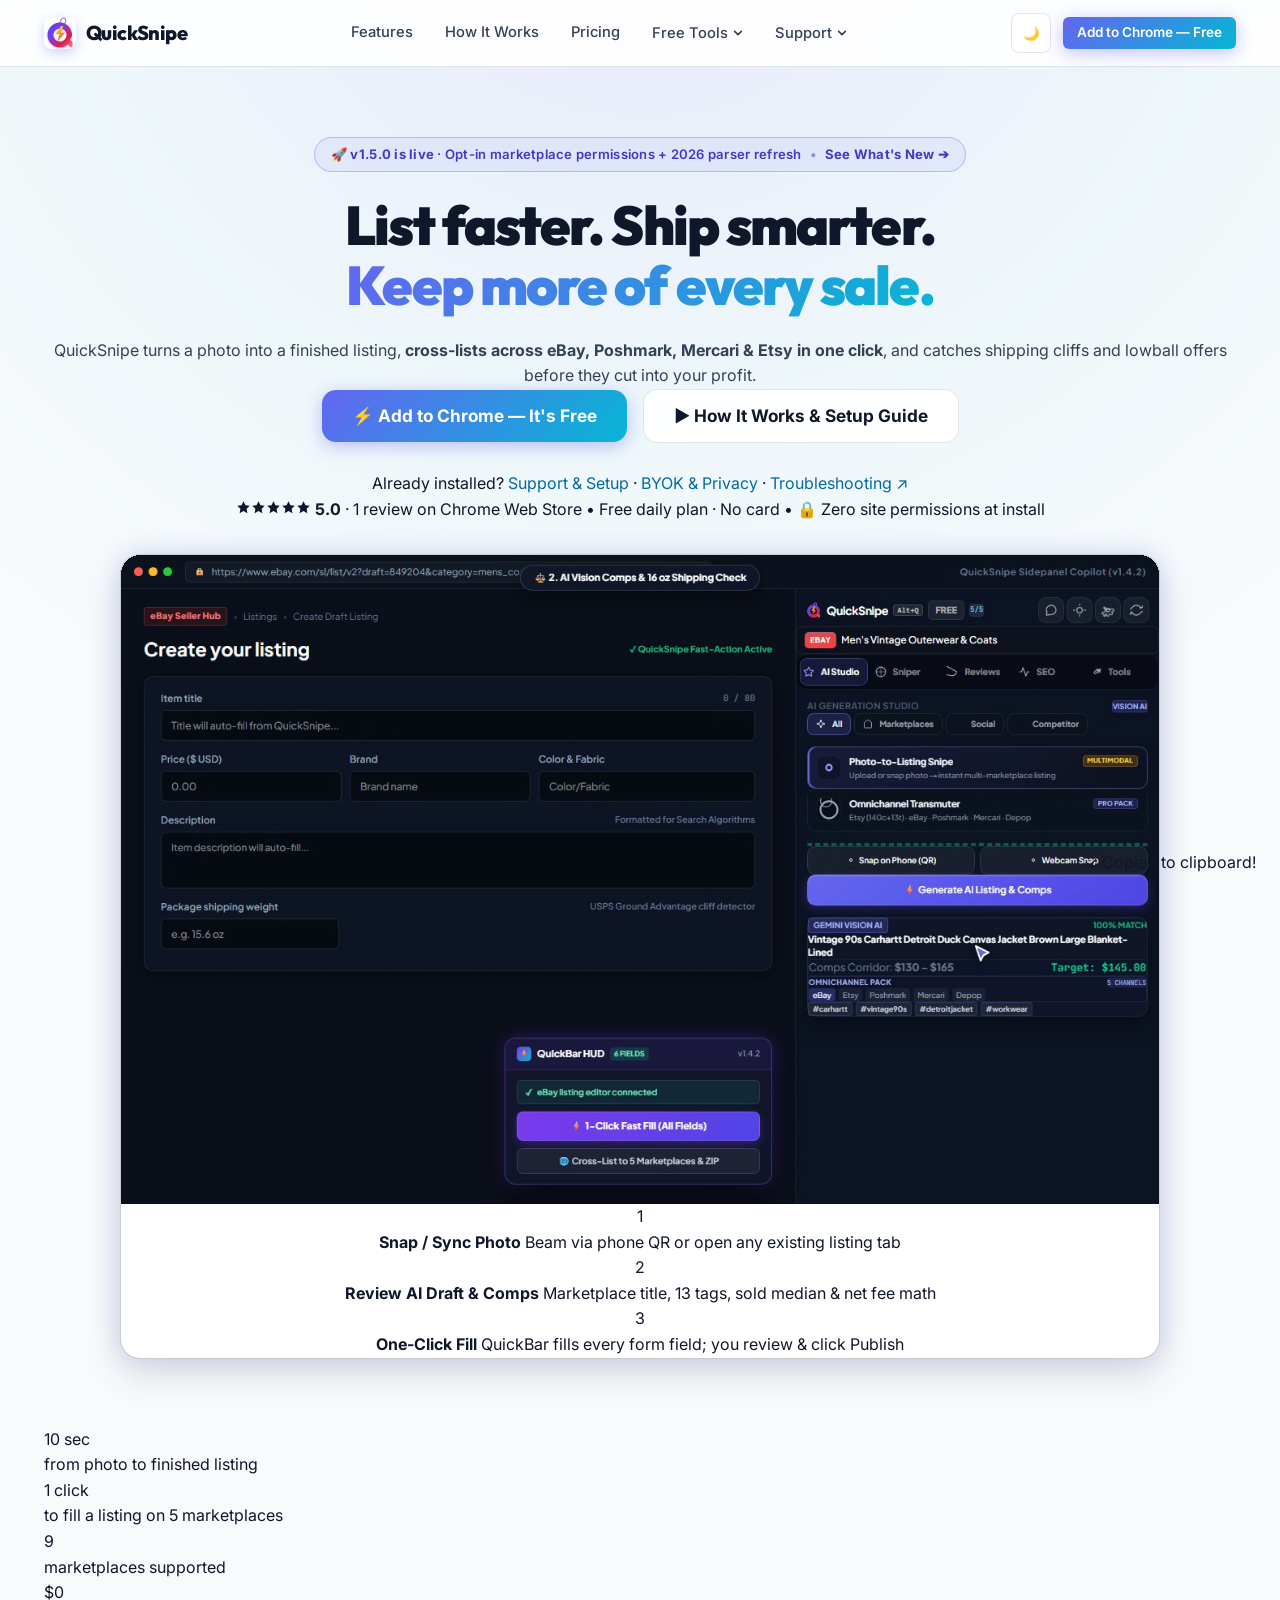
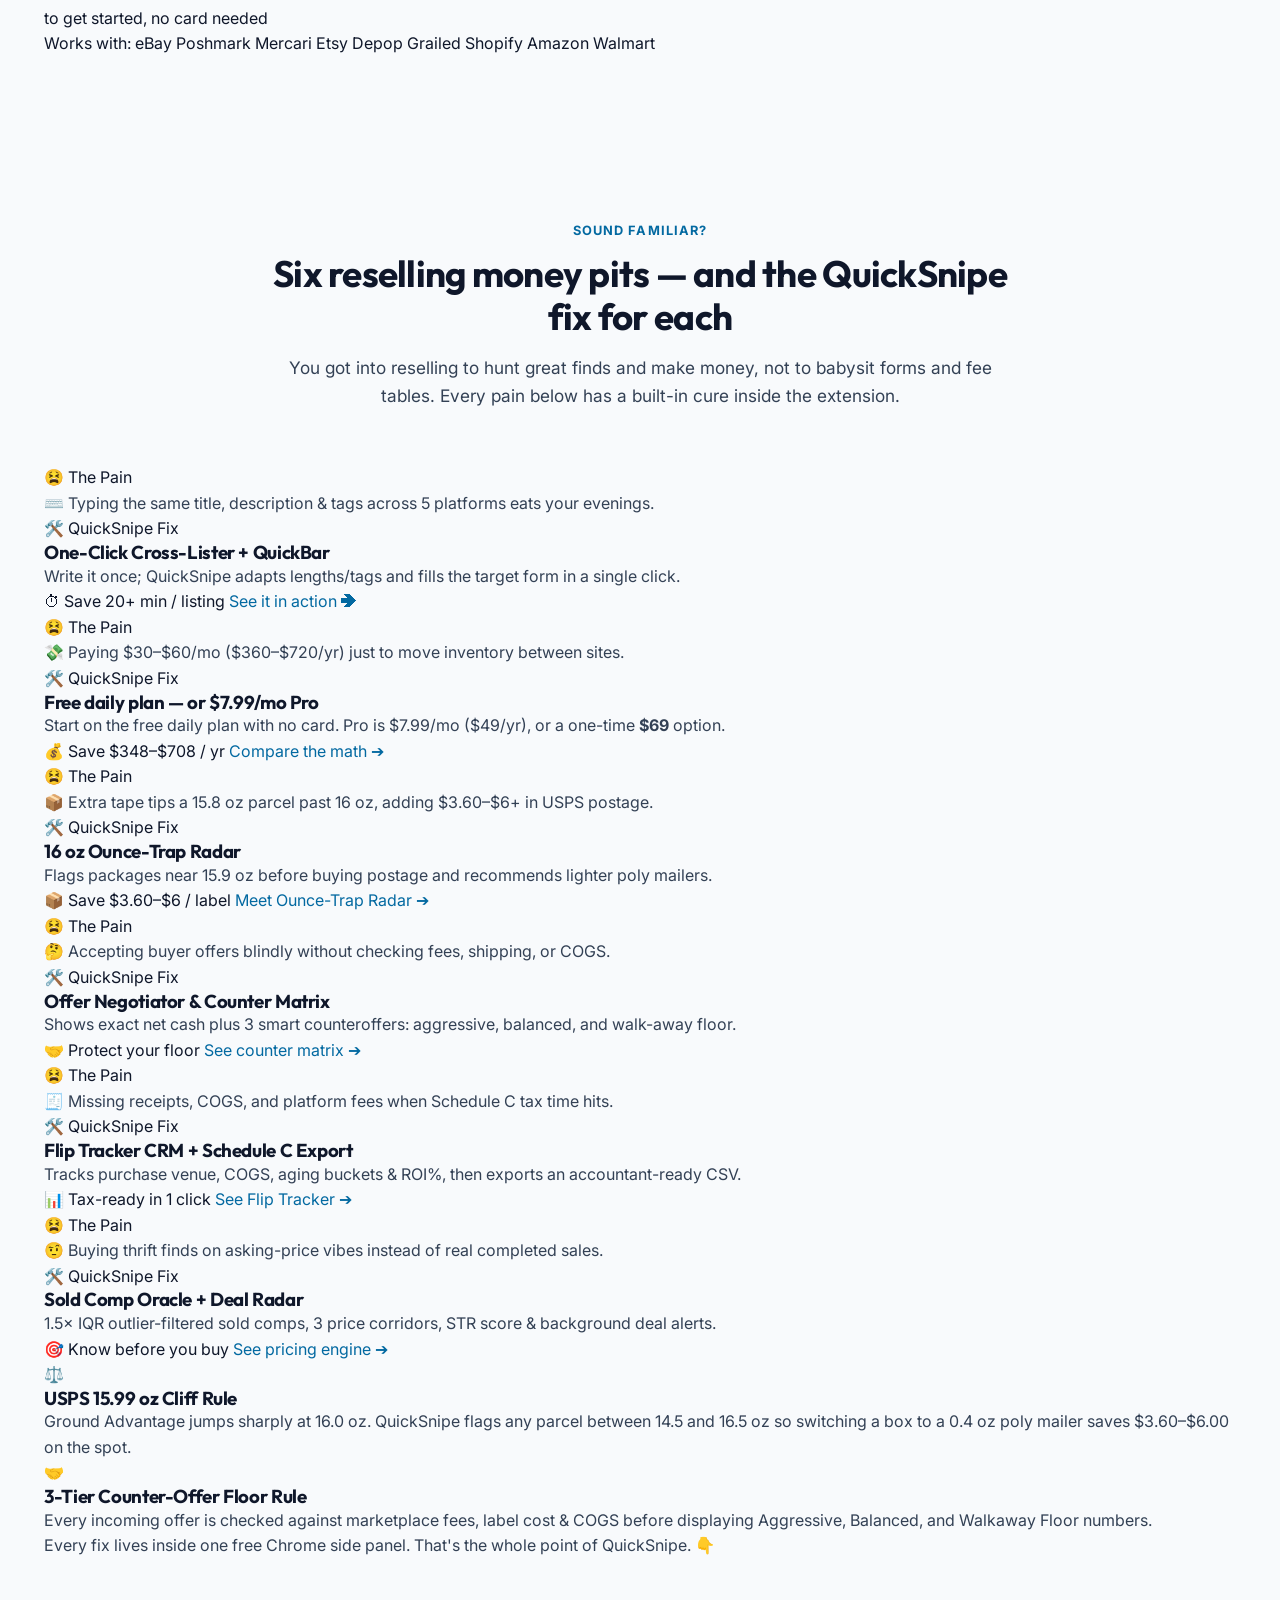
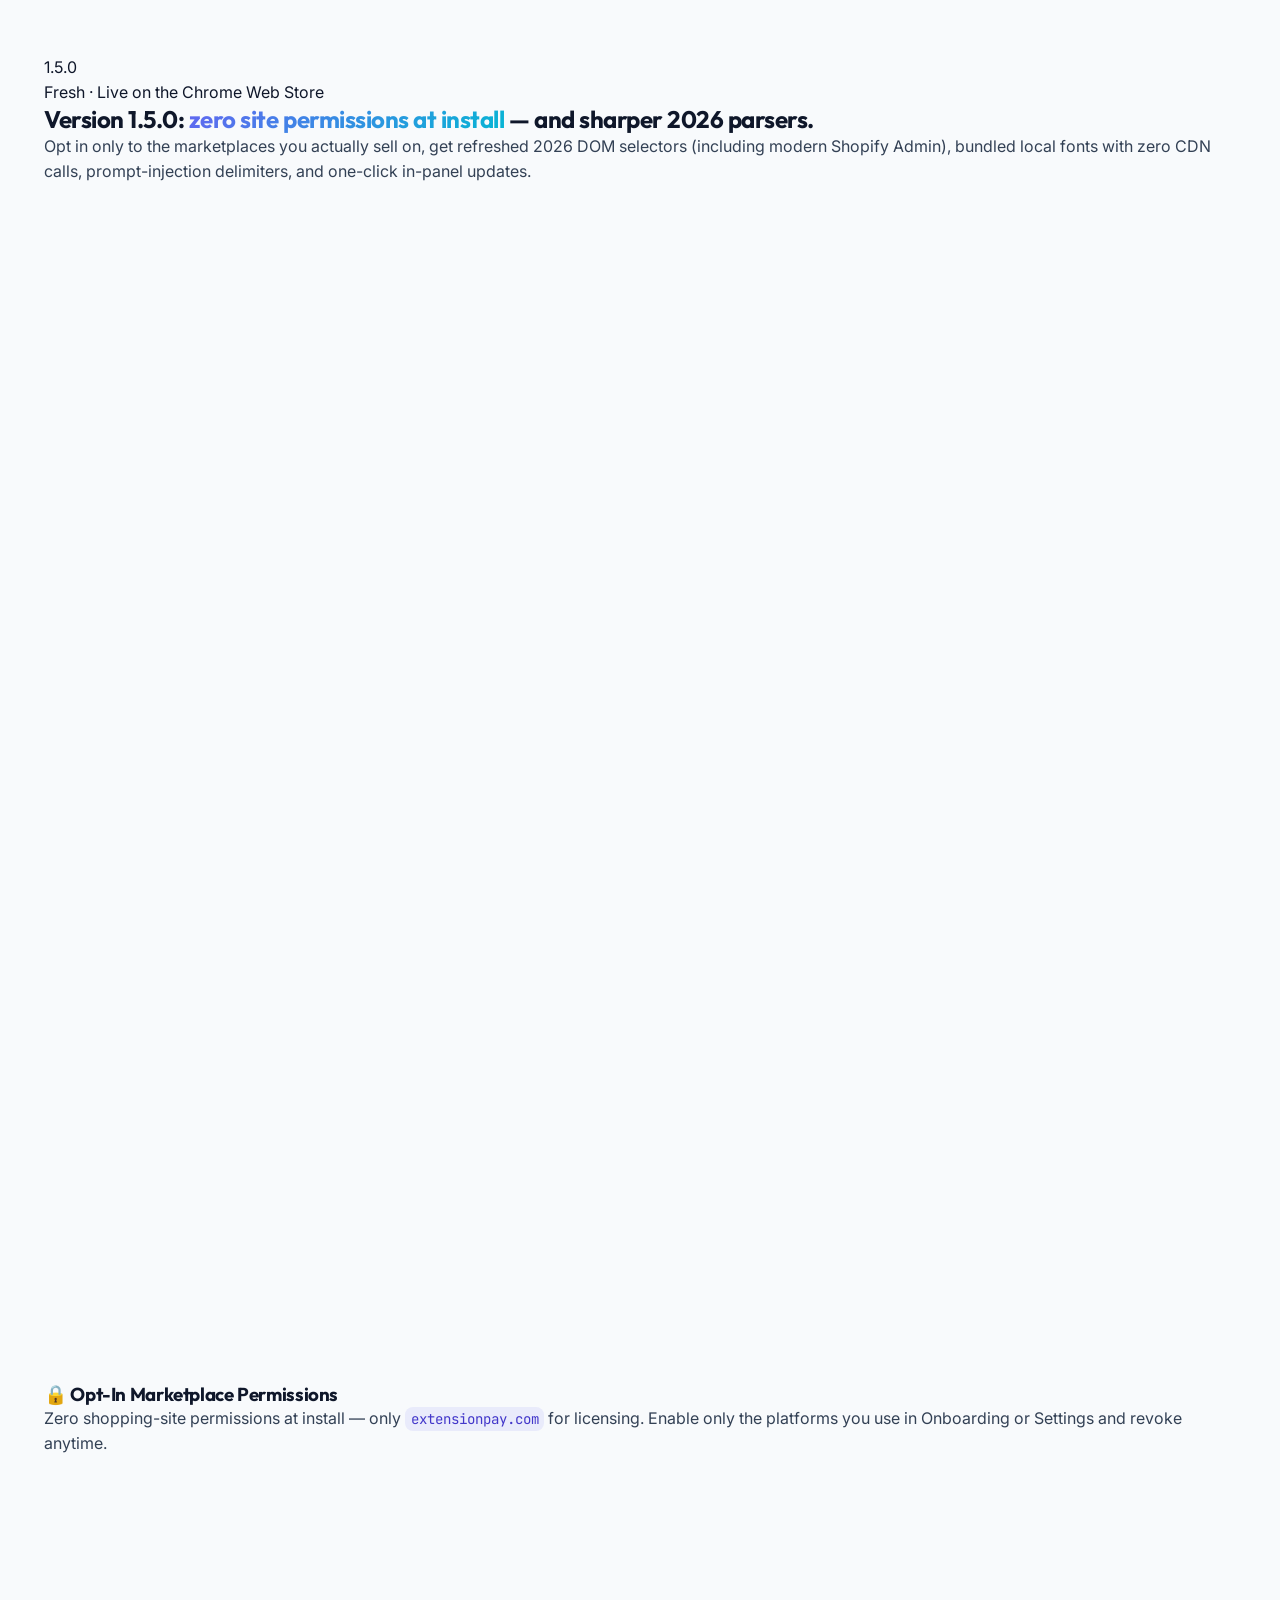
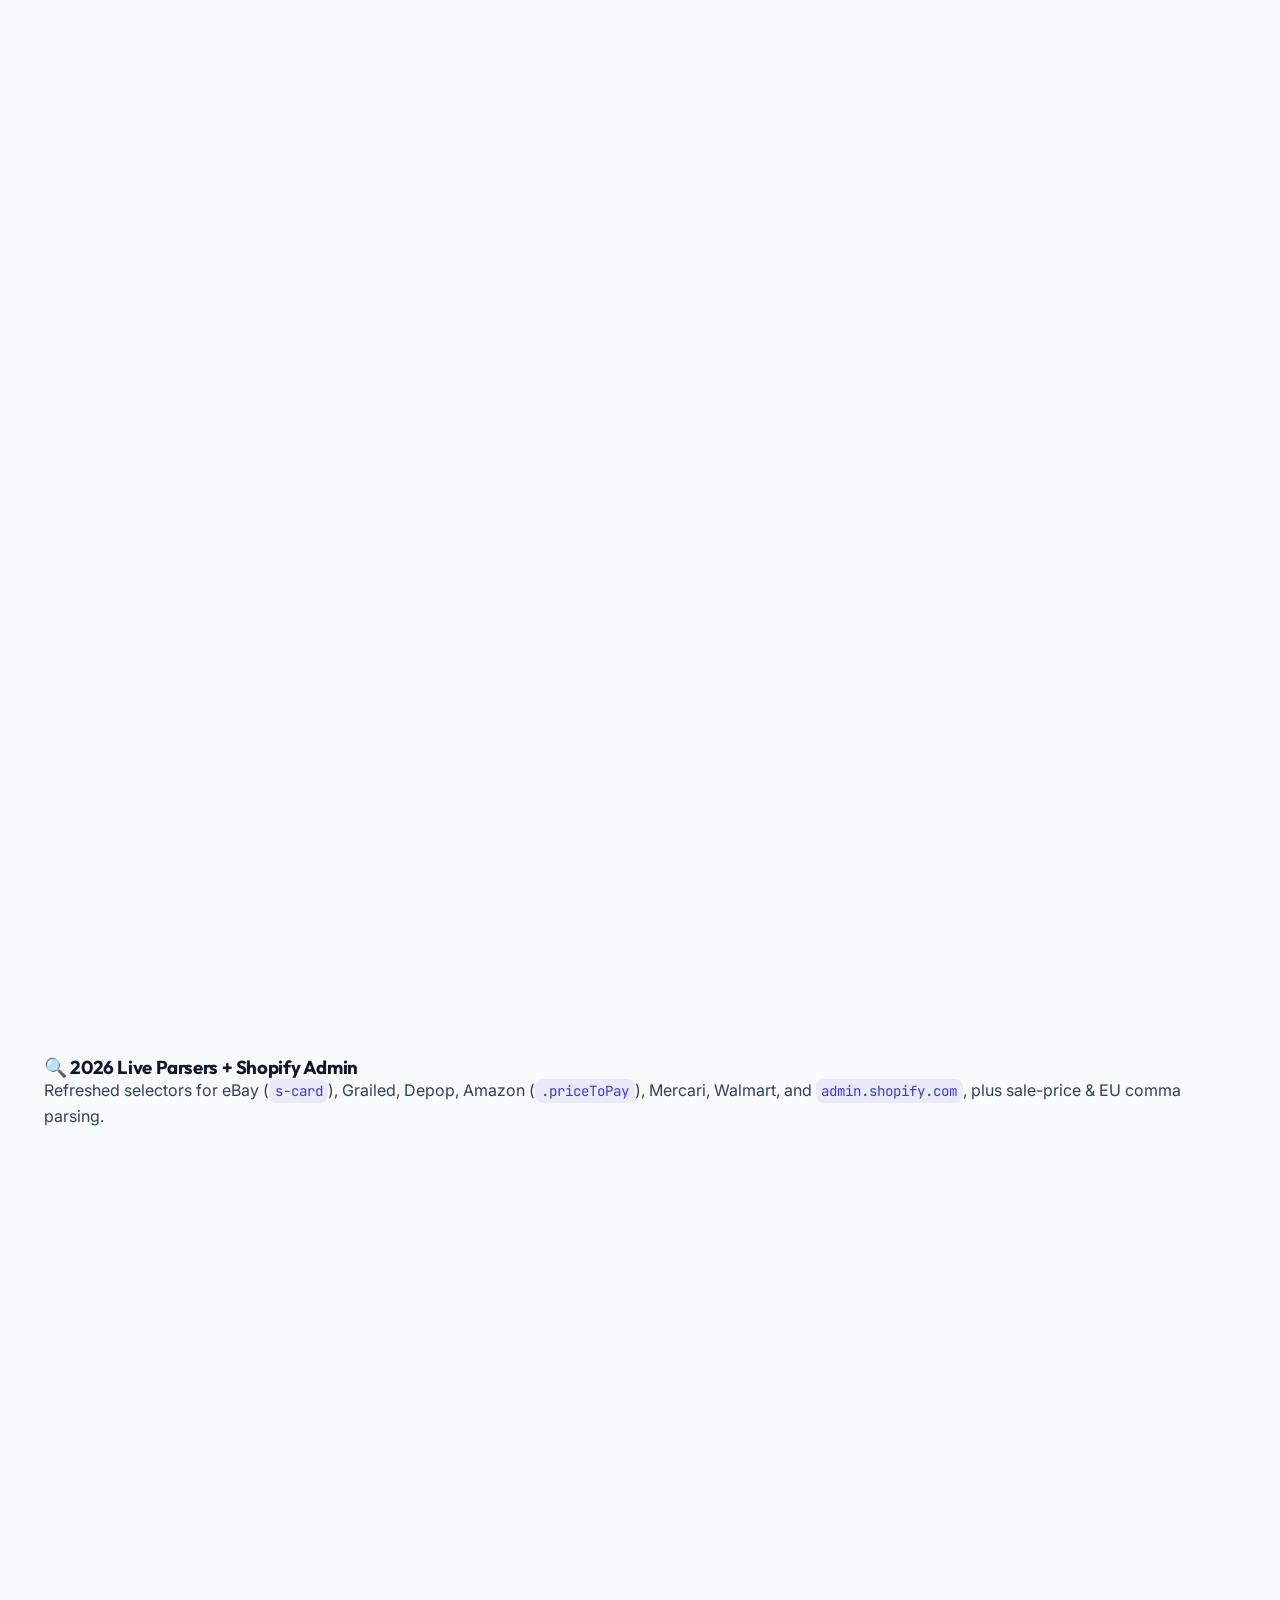
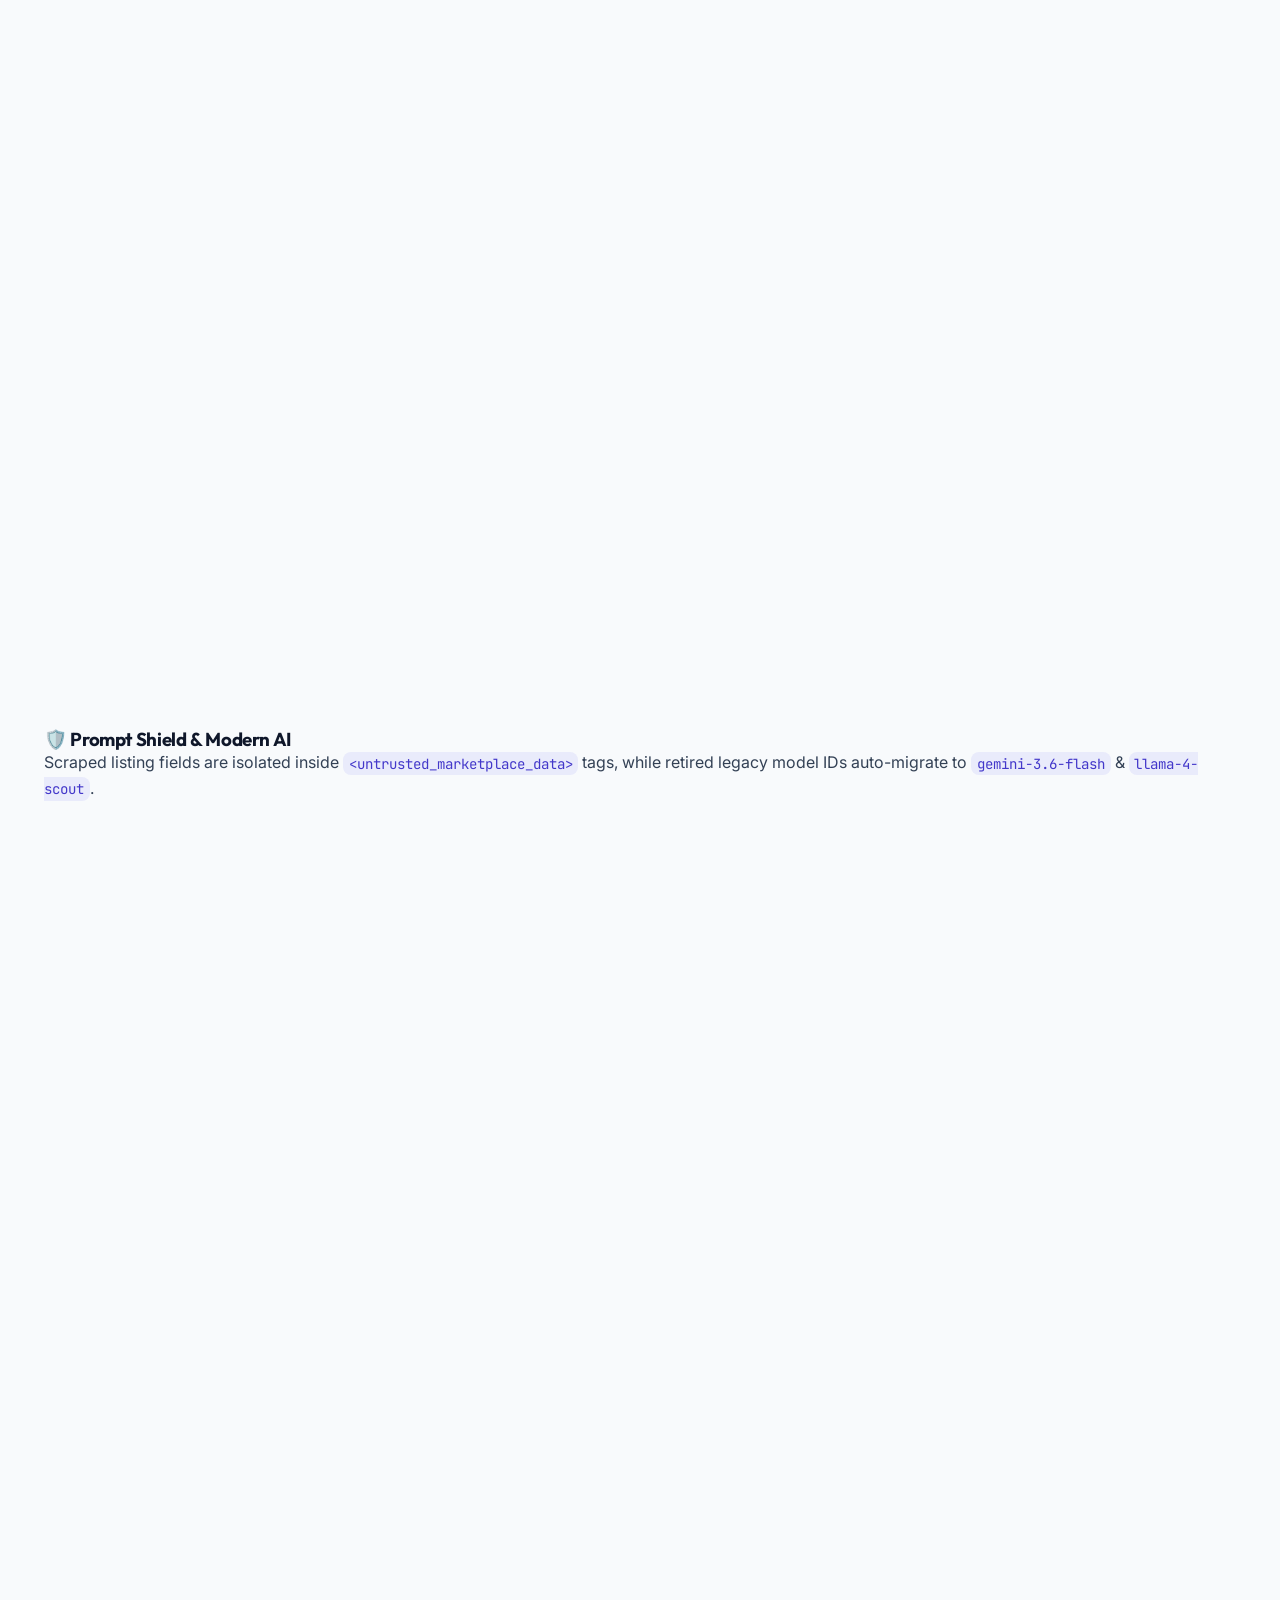
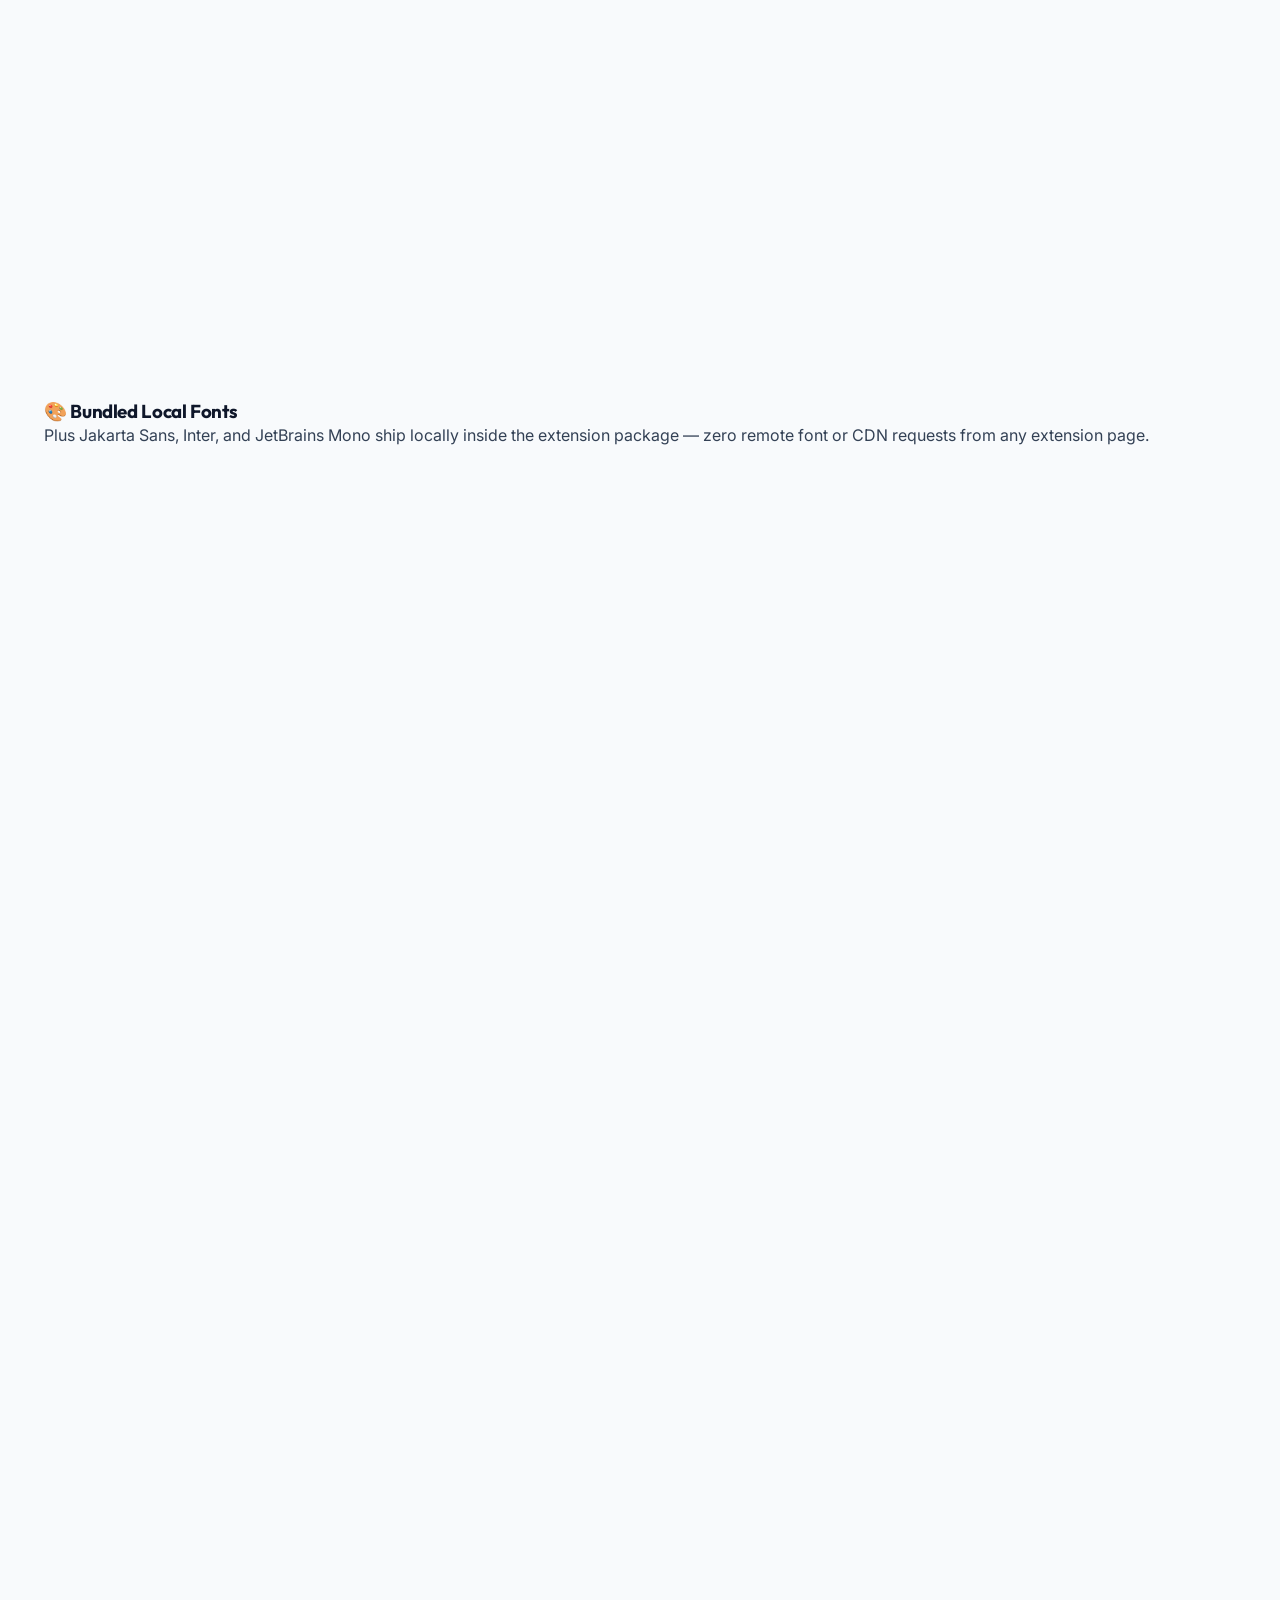
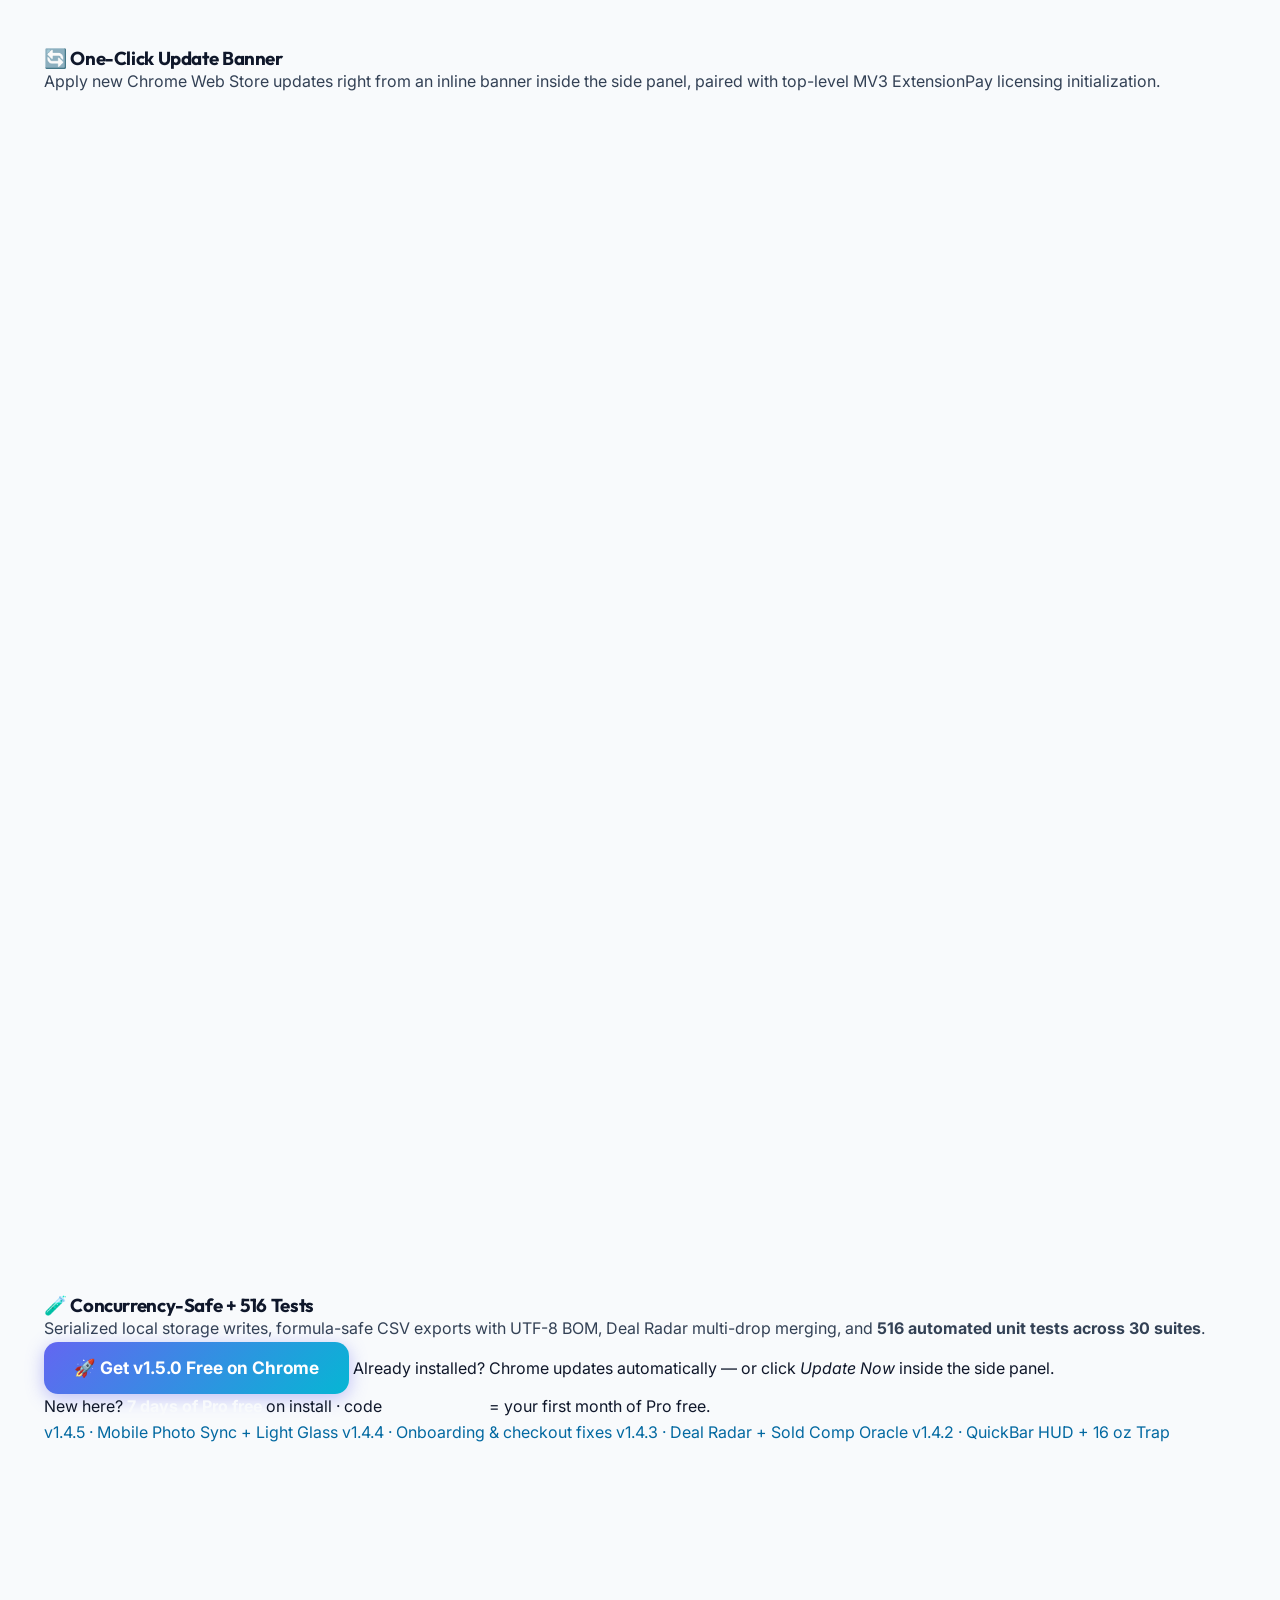
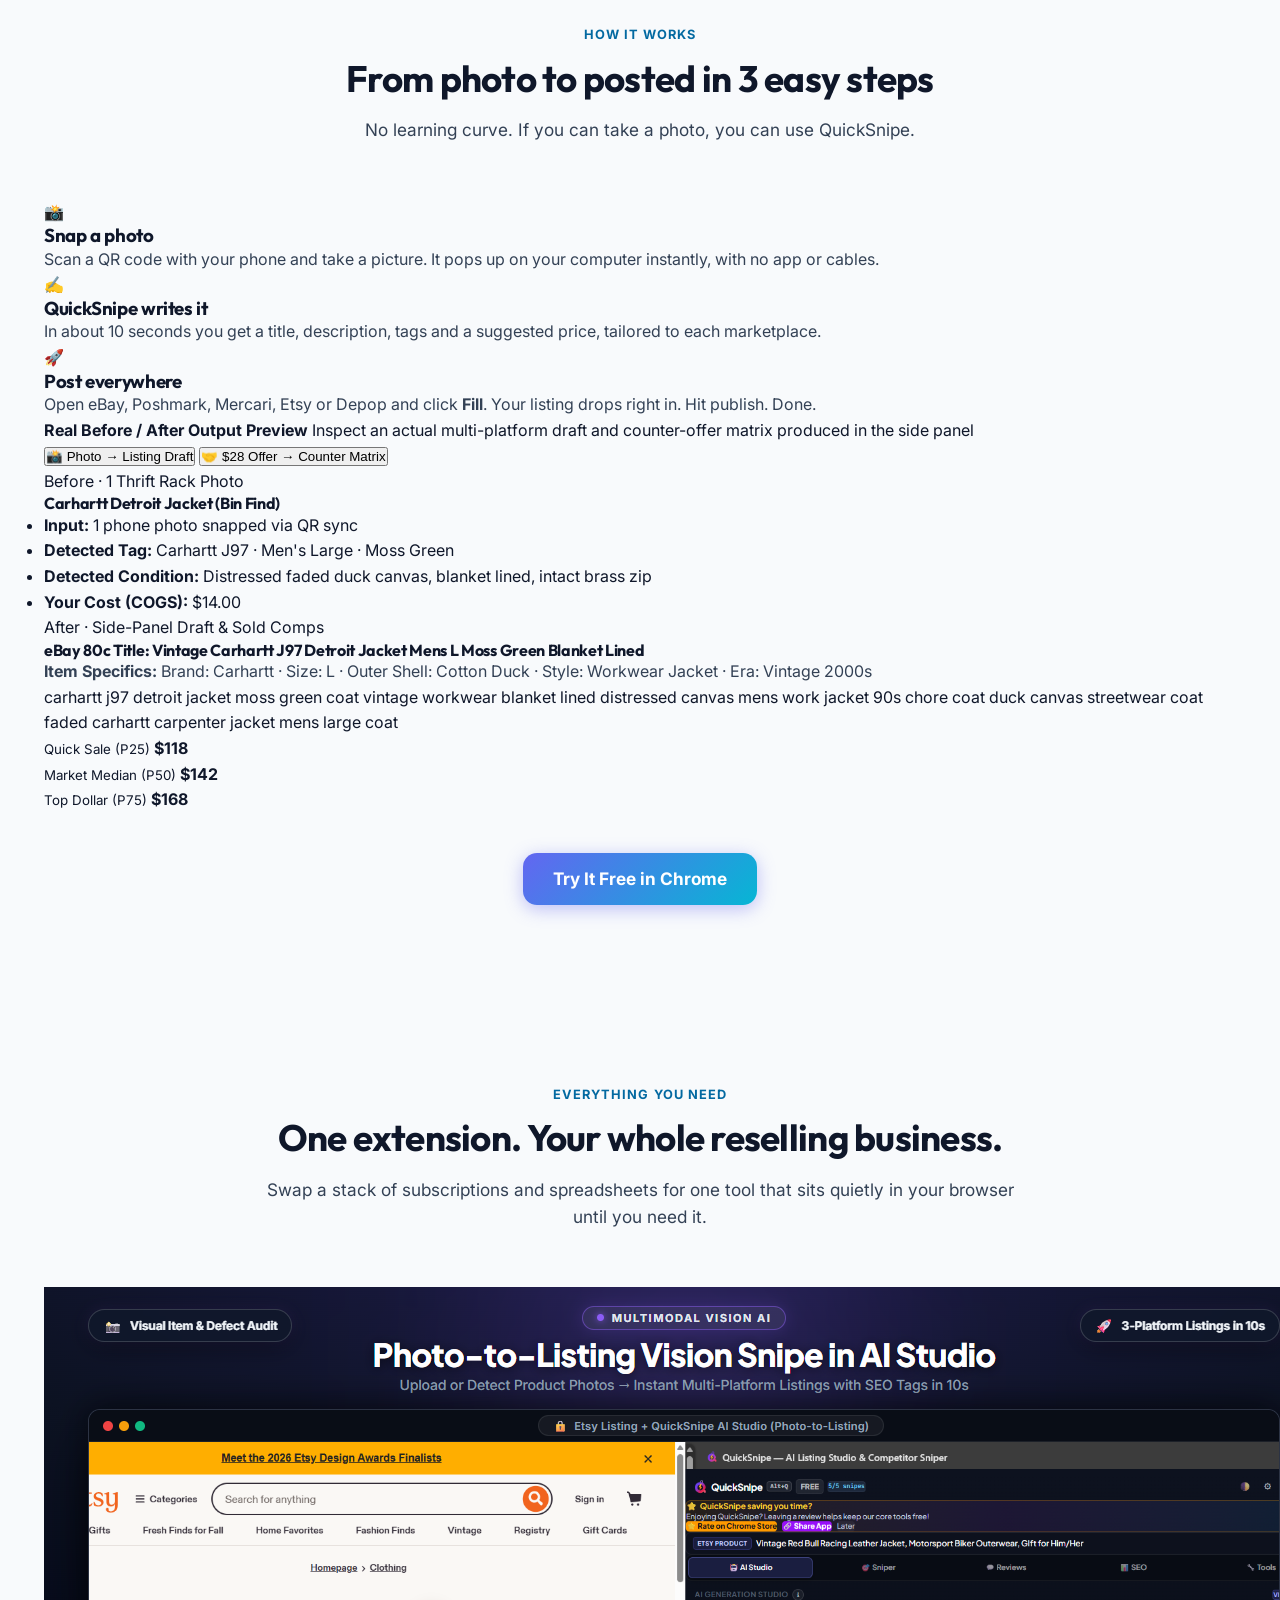
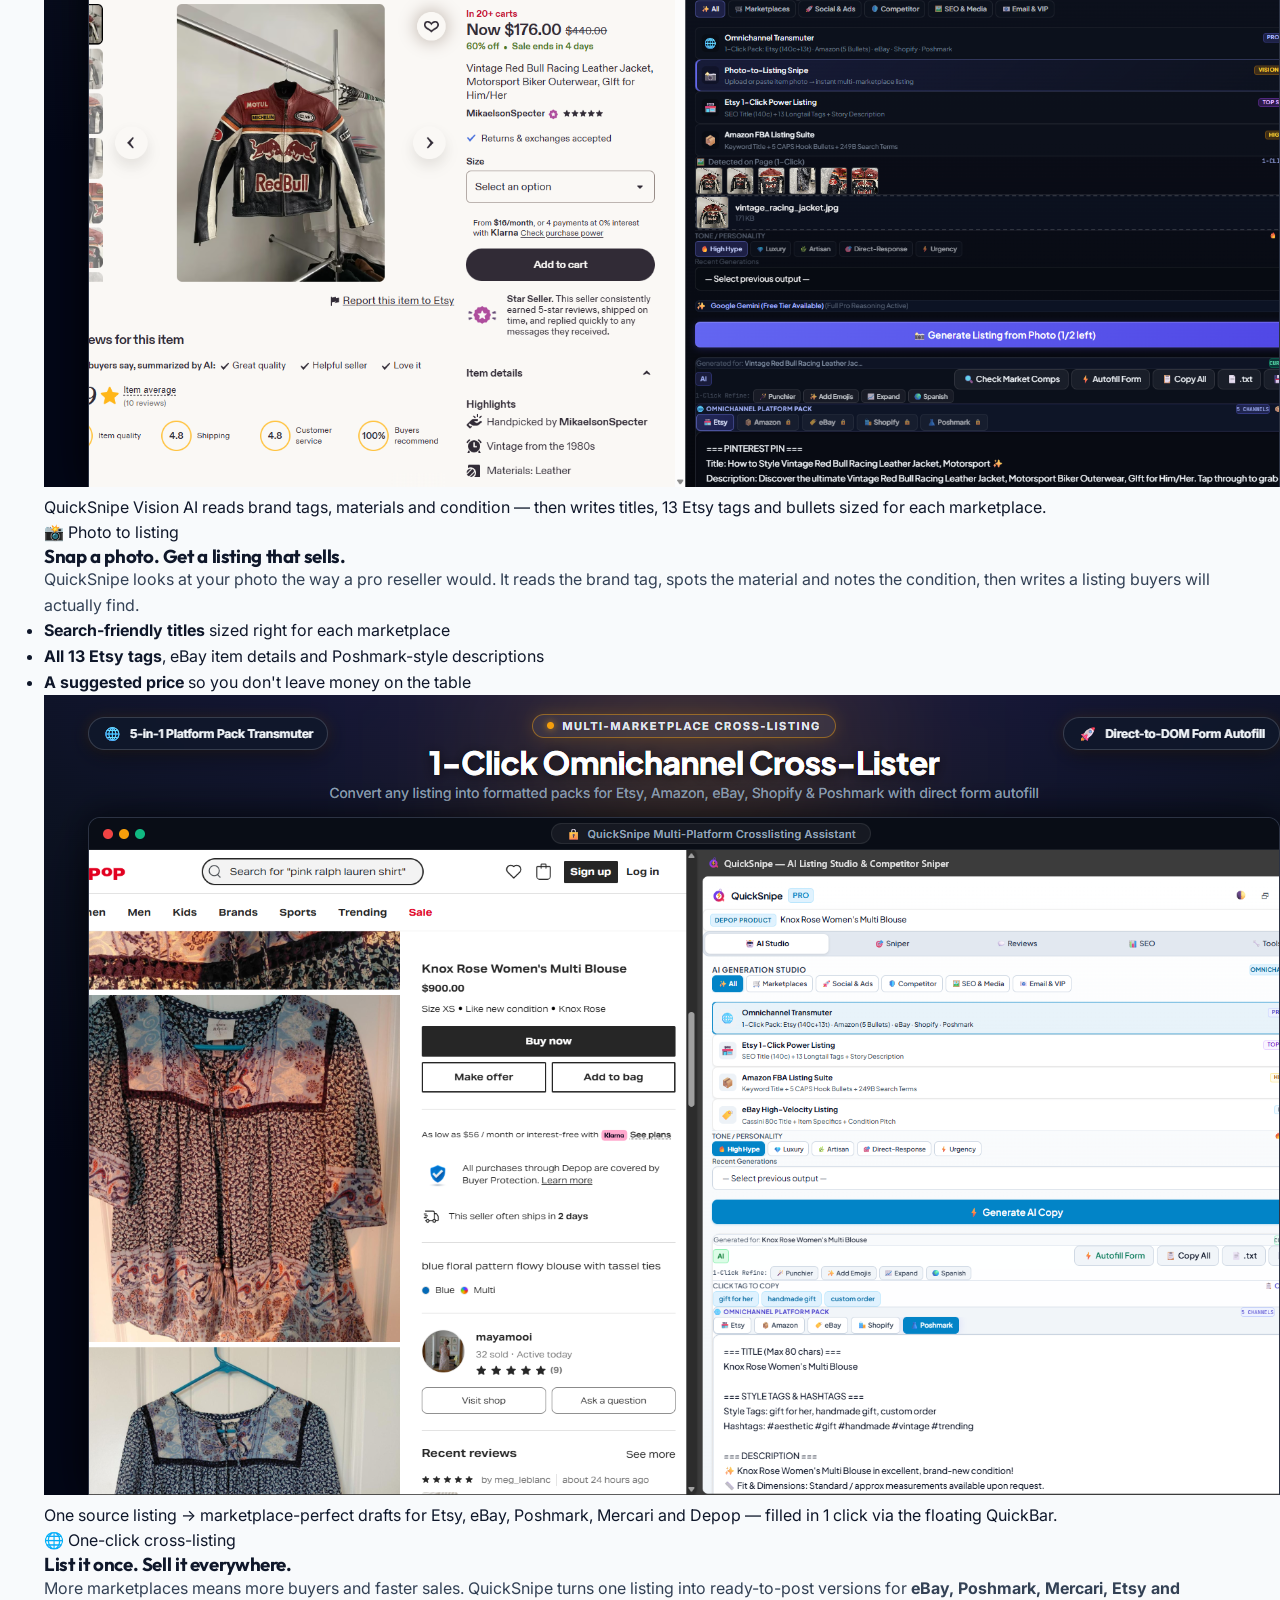
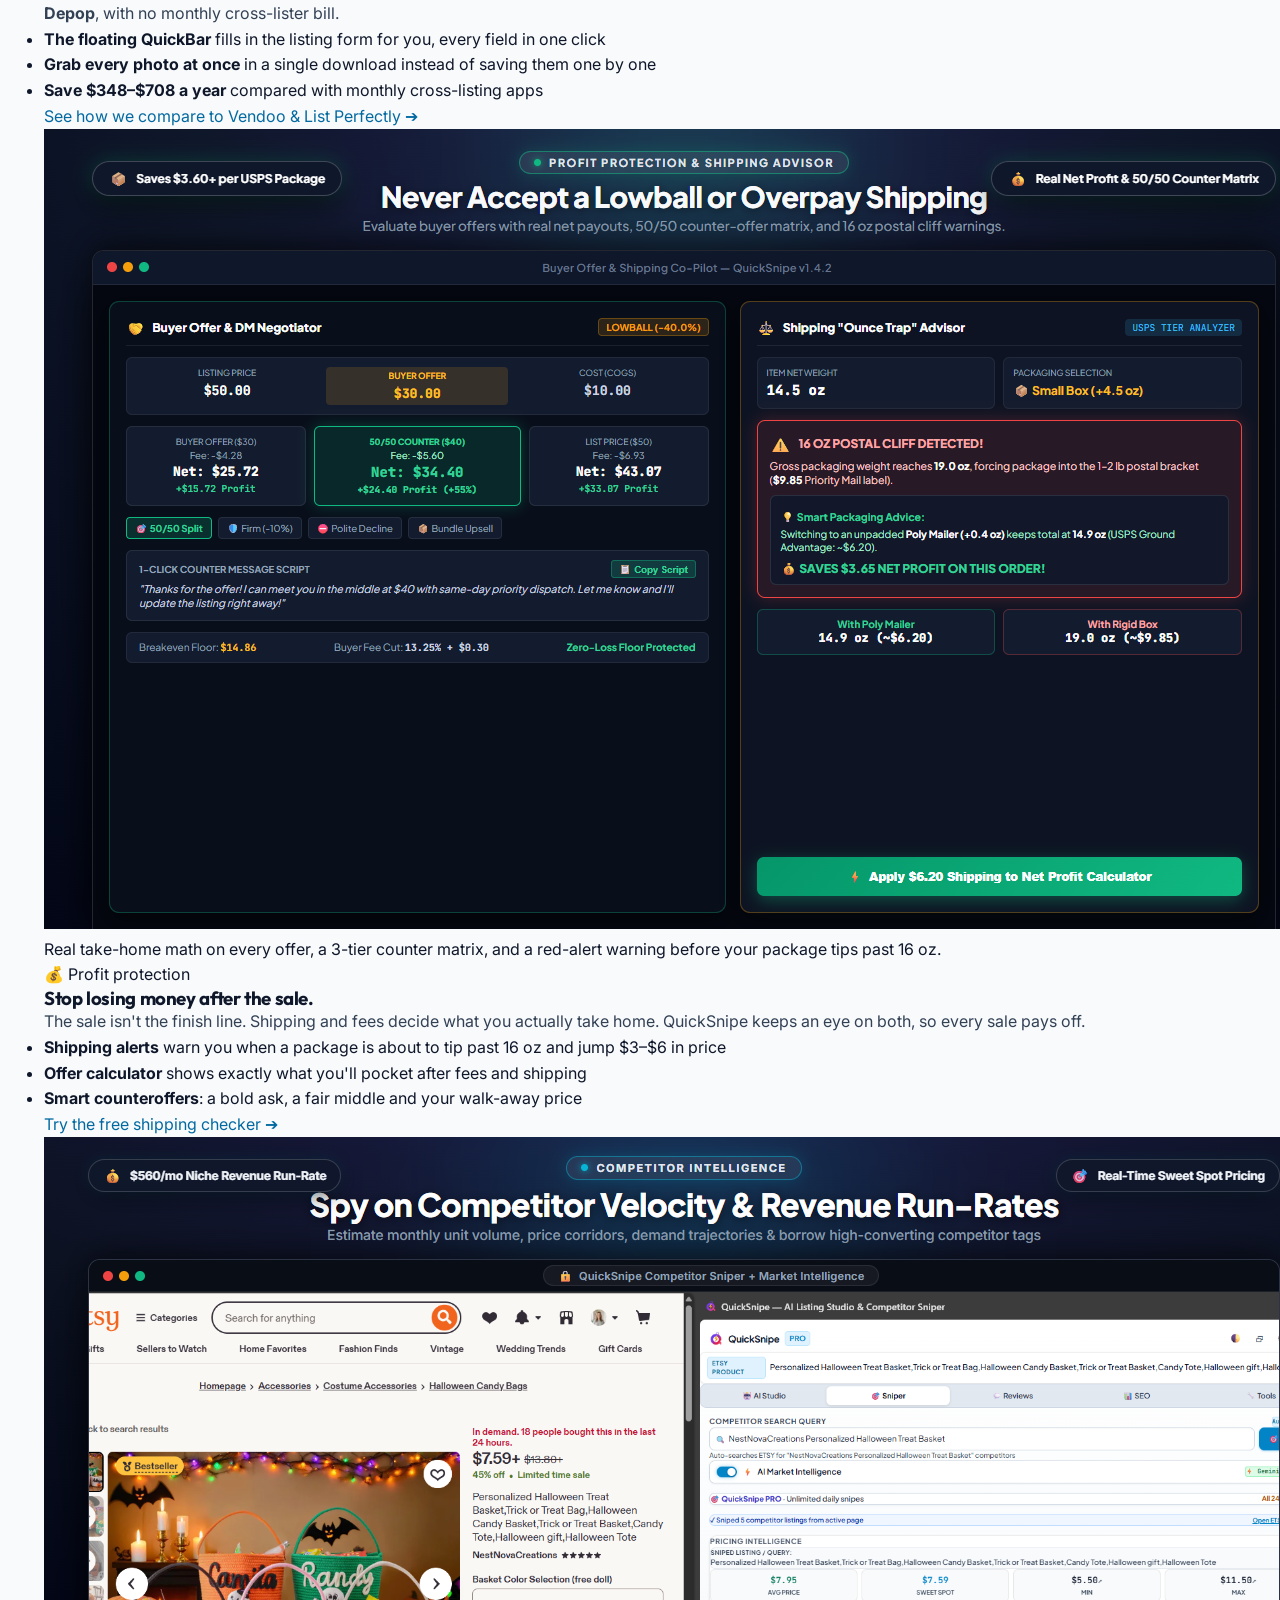
==== commit 40f5122a: "Enhance documentation and UI for QuickSnipe v1.5.0: Update privacy architecture details, add support" ====
--- a/docs/index.html
+++ b/docs/index.html
@@ -65,14 +65,14 @@
       {
         "@type": "SoftwareApplication",
         "name": "QuickSnipe",
-        "softwareVersion": "1.4.5",
+        "softwareVersion": "1.5.0",
         "applicationCategory": "BusinessApplication",
         "applicationSubCategory": "Reseller Cross-Listing Tool",
         "operatingSystem": "Google Chrome, Microsoft Edge, Brave, Opera",
         "browserRequirements": "Requires Google Chrome 116 or higher",
         "image": "https://radtome.github.io/QuickSnipe-support/assets/github-social-preview.png",
         "offers": [
-          { "@type": "Offer", "name": "Free", "price": "0", "priceCurrency": "USD", "description": "Free forever plan with 5 free snipes every day" },
+          { "@type": "Offer", "name": "Free", "price": "0", "priceCurrency": "USD", "description": "Free daily plan with 5 free snipes per day" },
           { "@type": "Offer", "name": "Pro Monthly", "price": "7.99", "priceCurrency": "USD", "description": "Unlimited listings, one-click cross-listing and all Pro tools, billed monthly" },
           { "@type": "Offer", "name": "Pro Annual", "price": "49", "priceCurrency": "USD", "description": "All Pro tools, billed yearly" },
           { "@type": "Offer", "name": "Lifetime", "price": "69", "priceCurrency": "USD", "description": "One-time payment for lifetime Pro access" }
@@ -80,7 +80,7 @@
         "aggregateRating": {
           "@type": "AggregateRating",
           "ratingValue": "5.0",
-          "ratingCount": "62",
+          "ratingCount": "1",
           "bestRating": "5",
           "worstRating": "1"
         },
@@ -95,7 +95,9 @@
         "featureList": [
           "Turn a product photo into a finished listing in about 10 seconds",
           "One-click cross-listing to eBay, Poshmark, Mercari, Etsy and Depop",
-          "Floating QuickBar that fills in marketplace listing forms for you",
+          "Floating QuickBar that fills in marketplace listing forms for you (including admin.shopify.com)",
+          "Zero site permissions at install — opt-in per marketplace and revocable anytime",
+          "Bundled local fonts with zero remote CDN or font tracking requests",
           "Download every listing photo at once as a ZIP file",
           "USPS 16 oz shipping cost alerts",
           "Offer calculator with suggested counteroffers",
@@ -122,7 +124,7 @@
           {
             "@type": "Question",
             "name": "Is QuickSnipe really free?",
-            "acceptedAnswer": { "@type": "Answer", "text": "Yes. QuickSnipe has a free-forever plan with 5 free snipes every day that reset at midnight. Every new install also gets 7 days of Pro for free with no credit card. If you want unlimited use, Pro is $7.99 a month, $49 a year, or $69 once for lifetime access." }
+            "acceptedAnswer": { "@type": "Answer", "text": "Yes. QuickSnipe has a free daily plan with 5 free snipes a day that reset at midnight. Every new install also gets 7 days of Pro for free with no credit card. If you want unlimited use, Pro is $7.99 a month, $49 a year, or $69 once for a one-time option." }
           },
           {
             "@type": "Question",
@@ -171,8 +173,13 @@
           },
           {
             "@type": "Question",
-            "name": "What is new in QuickSnipe version 1.4.5?",
-            "acceptedAnswer": { "@type": "Answer", "text": "Version 1.4.5 adds wire-free Mobile Photo Sync (scan a QR code with your iPhone or Android camera and photos stream straight into your Chrome side panel over encrypted peer-to-peer WebRTC, with a Cloud Bridge fallback), a high-contrast Light Glass UI, synchronized 9-platform fee schedules, AbortSignal stream cancellation for wasted-token-free AI generations, and Chrome Web Store compliance hardening." }
+            "name": "What is new in QuickSnipe version 1.5.0?",
+            "acceptedAnswer": { "@type": "Answer", "text": "Version 1.5.0 moves all 9 marketplaces (including admin.shopify.com) and cloud AI hosts to opt-in optional_host_permissions so QuickSnipe asks for zero site permissions at install, bundles Plus Jakarta Sans, Inter and JetBrains Mono fonts locally with zero CDN calls, refreshes 2026 live DOM parsers across eBay, Grailed, Depop, Amazon, Mercari and Walmart, frames scraped data in untrusted_marketplace_data delimiters against prompt injection, migrates sunset AI model IDs automatically, and adds a one-click in-panel Update Ready banner alongside 516 passing unit tests." }
+          },
+          {
+            "@type": "Question",
+            "name": "How do local data, opt-in permissions and optional BYOK AI calls work?",
+            "acceptedAnswer": { "@type": "Answer", "text": "Your inventory, COGS, profits, swipes, Deal Radar rules and API keys stay in local chrome.storage.local on your computer. QuickSnipe requests zero marketplace permissions at install — you opt into only the marketplaces you sell on and can revoke any platform anytime. If you configure an optional BYOK key (Gemini, OpenAI, Anthropic, Groq, DeepSeek or OpenRouter), Chrome sends only the active item's text or photo directly to that provider's HTTPS API, never through QuickSnipe servers." }
           },
           {
             "@type": "Question",
@@ -218,10 +225,8 @@
 
       <nav aria-label="Main Navigation">
         <ul class="nav-links">
-          <li><a href="#why" class="nav-link">Why Us</a></li>
           <li><a href="#features" class="nav-link">Features</a></li>
           <li><a href="#how-it-works" class="nav-link">How It Works</a></li>
-          <li><a href="#savings" class="nav-link">Savings</a></li>
           <li><a href="#pricing" class="nav-link">Pricing</a></li>
           <li class="nav-item-dropdown">
             <button type="button" class="nav-dropdown-btn" aria-expanded="false" aria-haspopup="true" aria-controls="tools-dropdown-menu">
@@ -269,7 +274,70 @@
               </li>
             </ul>
           </li>
-          <li><a href="#faq" class="nav-link">FAQ</a></li>
+          <li class="nav-item-dropdown">
+            <button type="button" class="nav-dropdown-btn" aria-expanded="false" aria-haspopup="true" aria-controls="support-dropdown-menu">
+              <span>Support</span>
+              <svg class="dropdown-arrow" width="10" height="10" viewBox="0 0 12 12" fill="none" stroke="currentColor" stroke-width="2" stroke-linecap="round" stroke-linejoin="round" aria-hidden="true">
+                <polyline points="2 4 6 8 10 4"></polyline>
+              </svg>
+            </button>
+            <ul id="support-dropdown-menu" class="dropdown-menu" role="menu">
+              <li role="none">
+                <a role="menuitem" href="#support" class="dropdown-item">
+                  <span class="dropdown-icon" aria-hidden="true">🛠️</span>
+                  <div class="dropdown-content">
+                    <span class="dropdown-title">Setup &amp; Support Hub</span>
+                    <span class="dropdown-desc">Quick setup, BYOK keys &amp; diagnostics</span>
+                  </div>
+                </a>
+              </li>
+              <li role="none">
+                <a role="menuitem" href="#privacy" class="dropdown-item">
+                  <span class="dropdown-icon" aria-hidden="true">🔒</span>
+                  <div class="dropdown-content">
+                    <span class="dropdown-title">Privacy &amp; BYOK Guide</span>
+                    <span class="dropdown-desc">Local data, opt-in permissions &amp; safety</span>
+                  </div>
+                </a>
+              </li>
+              <li role="none">
+                <a role="menuitem" href="#faq" class="dropdown-item">
+                  <span class="dropdown-icon" aria-hidden="true">❓</span>
+                  <div class="dropdown-content">
+                    <span class="dropdown-title">FAQ</span>
+                    <span class="dropdown-desc">Plans, platforms &amp; common questions</span>
+                  </div>
+                </a>
+              </li>
+              <li role="none">
+                <a role="menuitem" href="https://github.com/RadTome/QuickSnipe-support/blob/main/TROUBLESHOOTING.md" target="_blank" rel="noopener noreferrer" class="dropdown-item">
+                  <span class="dropdown-icon" aria-hidden="true">📘</span>
+                  <div class="dropdown-content">
+                    <span class="dropdown-title">Troubleshooting Guide ↗</span>
+                    <span class="dropdown-desc">Autofill, 429 limits, Ollama &amp; permissions</span>
+                  </div>
+                </a>
+              </li>
+              <li role="none">
+                <a role="menuitem" href="https://github.com/RadTome/QuickSnipe-support/issues/new/choose" target="_blank" rel="noopener noreferrer" class="dropdown-item">
+                  <span class="dropdown-icon" aria-hidden="true">🐛</span>
+                  <div class="dropdown-content">
+                    <span class="dropdown-title">Report a Bug / Scraper Issue ↗</span>
+                    <span class="dropdown-desc">Broken selectors, API errors or billing help</span>
+                  </div>
+                </a>
+              </li>
+              <li role="none">
+                <a role="menuitem" href="https://github.com/RadTome/QuickSnipe-support/discussions" target="_blank" rel="noopener noreferrer" class="dropdown-item">
+                  <span class="dropdown-icon" aria-hidden="true">💬</span>
+                  <div class="dropdown-content">
+                    <span class="dropdown-title">Seller Community ↗</span>
+                    <span class="dropdown-desc">Ask questions &amp; share reseller setups</span>
+                  </div>
+                </a>
+              </li>
+            </ul>
+          </li>
         </ul>
       </nav>
 
@@ -309,7 +377,7 @@
             <li><a href="#how-it-works" class="mobile-link">🪄 How It Works</a></li>
             <li><a href="#savings" class="mobile-link">💰 Savings Calculator</a></li>
             <li><a href="#pricing" class="mobile-link">💳 Pricing</a></li>
-            <li><a href="#whats-new" class="mobile-link">🚀 What's New (v1.4.5)</a></li>
+            <li><a href="#whats-new" class="mobile-link">🚀 What's New (v1.5.0)</a></li>
           </ul>
         </div>
         <div class="mobile-nav-section">
@@ -322,9 +390,13 @@
           </ul>
         </div>
         <div class="mobile-nav-section">
-          <span class="mobile-section-label">Help</span>
+          <span class="mobile-section-label">Support &amp; Help</span>
           <ul class="mobile-links-list">
+            <li><a href="#support" class="mobile-link">🛠️ Setup &amp; Support Hub</a></li>
+            <li><a href="#privacy" class="mobile-link">🔒 Privacy &amp; BYOK Guide</a></li>
             <li><a href="#faq" class="mobile-link">❓ Questions &amp; Answers</a></li>
+            <li><a href="https://github.com/RadTome/QuickSnipe-support/blob/main/TROUBLESHOOTING.md" target="_blank" rel="noopener noreferrer" class="mobile-link">📘 Troubleshooting Guide ↗</a></li>
+            <li><a href="https://github.com/RadTome/QuickSnipe-support/issues/new/choose" target="_blank" rel="noopener noreferrer" class="mobile-link">🐛 Report a Problem ↗</a></li>
             <li><a href="https://github.com/RadTome/QuickSnipe-support/discussions" target="_blank" rel="noopener noreferrer" class="mobile-link">💬 Seller Community ↗</a></li>
           </ul>
         </div>
@@ -343,7 +415,7 @@
   <section class="hero" id="main-content">
     <div class="container">
       <a href="#whats-new" class="hero-pill" style="text-decoration: none;">
-        <span>🚀 <strong>v1.4.5 is live</strong> · Wire-Free Mobile Photo Sync + Light Glass UI</span>
+        <span>🚀 <strong>v1.5.0 is live</strong> · Opt-in marketplace permissions + 2026 parser refresh</span>
         <span style="opacity: 0.5;">•</span>
         <span style="font-weight: 700;">See What's New ➔</span>
       </a>
@@ -354,9 +426,7 @@
       </h1>
 
       <p class="hero-lede">
-        QuickSnipe is the free Chrome extension that <strong>turns a photo into a finished listing</strong>,
-        <strong>posts it to eBay, Poshmark, Mercari &amp; Etsy in one click</strong>, and warns you before shipping
-        costs or lowball offers eat your profit.
+        QuickSnipe turns a photo into a finished listing, <strong>cross-lists across eBay, Poshmark, Mercari &amp; Etsy in one click</strong>, and catches shipping cliffs and lowball offers before they cut into your profit.
       </p>
 
       <div class="hero-cta-group">
@@ -365,26 +435,87 @@
           <span>⚡ Add to Chrome — It's Free</span>
         </a>
         <a href="#how-it-works" class="btn btn-secondary btn-lg">
-          <span>▶ See How It Works</span>
+          <span>▶ How It Works &amp; Setup Guide</span>
         </a>
       </div>
 
-      <div class="hero-microcopy">
-        <span>Free forever plan</span>
-        <span>No credit card</span>
-        <span>No account to create</span>
-        <span>Set up in 30 seconds</span>
-      </div>
-
-      <div class="hero-trust-bar" style="margin-top: 22px;">
-        <span><span class="stars-inline" aria-hidden="true"><svg viewBox="0 0 24 24"><path d="M12 2l3.09 6.26L22 9.27l-5 4.87 1.18 6.88L12 17.77l-6.18 3.25L7 14.14 2 9.27l6.91-1.01L12 2z"/></svg><svg viewBox="0 0 24 24"><path d="M12 2l3.09 6.26L22 9.27l-5 4.87 1.18 6.88L12 17.77l-6.18 3.25L7 14.14 2 9.27l6.91-1.01L12 2z"/></svg><svg viewBox="0 0 24 24"><path d="M12 2l3.09 6.26L22 9.27l-5 4.87 1.18 6.88L12 17.77l-6.18 3.25L7 14.14 2 9.27l6.91-1.01L12 2z"/></svg><svg viewBox="0 0 24 24"><path d="M12 2l3.09 6.26L22 9.27l-5 4.87 1.18 6.88L12 17.77l-6.18 3.25L7 14.14 2 9.27l6.91-1.01L12 2z"/></svg><svg viewBox="0 0 24 24"><path d="M12 2l3.09 6.26L22 9.27l-5 4.87 1.18 6.88L12 17.77l-6.18 3.25L7 14.14 2 9.27l6.91-1.01L12 2z"/></svg></span> <strong>5.0</strong> · 62 reviews on the Chrome Web Store</span>
-        <span>•</span>
-        <span>🛒 Works with 9 marketplaces</span>
-        <span>•</span>
-        <span>🔒 Your data stays on your computer</span>
-      </div>
-
-      <div class="hero-market-strip" aria-label="Supported marketplaces">
+      <div class="hero-utility-links" aria-label="Quick help and support links">
+        <span>Already installed?</span>
+        <a href="#support">Support &amp; Setup</a>
+        <span aria-hidden="true">·</span>
+        <a href="#privacy">BYOK &amp; Privacy</a>
+        <span aria-hidden="true">·</span>
+        <a href="https://github.com/RadTome/QuickSnipe-support/blob/main/TROUBLESHOOTING.md" target="_blank" rel="noopener noreferrer">Troubleshooting ↗</a>
+      </div>
+
+      <div class="hero-trust-strip" role="region" aria-label="QuickSnipe highlights">
+        <span>
+          <span class="stars-inline" role="img" aria-label="5 out of 5 stars"><svg width="15" height="15" viewBox="0 0 24 24" fill="currentColor" aria-hidden="true" focusable="false"><path d="M12 2l3.09 6.26L22 9.27l-5 4.87 1.18 6.88L12 17.77l-6.18 3.25L7 14.14 2 9.27l6.91-1.01L12 2z"/></svg><svg width="15" height="15" viewBox="0 0 24 24" fill="currentColor" aria-hidden="true" focusable="false"><path d="M12 2l3.09 6.26L22 9.27l-5 4.87 1.18 6.88L12 17.77l-6.18 3.25L7 14.14 2 9.27l6.91-1.01L12 2z"/></svg><svg width="15" height="15" viewBox="0 0 24 24" fill="currentColor" aria-hidden="true" focusable="false"><path d="M12 2l3.09 6.26L22 9.27l-5 4.87 1.18 6.88L12 17.77l-6.18 3.25L7 14.14 2 9.27l6.91-1.01L12 2z"/></svg><svg width="15" height="15" viewBox="0 0 24 24" fill="currentColor" aria-hidden="true" focusable="false"><path d="M12 2l3.09 6.26L22 9.27l-5 4.87 1.18 6.88L12 17.77l-6.18 3.25L7 14.14 2 9.27l6.91-1.01L12 2z"/></svg><svg width="15" height="15" viewBox="0 0 24 24" fill="currentColor" aria-hidden="true" focusable="false"><path d="M12 2l3.09 6.26L22 9.27l-5 4.87 1.18 6.88L12 17.77l-6.18 3.25L7 14.14 2 9.27l6.91-1.01L12 2z"/></svg></span>
+          <a href="https://chromewebstore.google.com/detail/quicksnipe-ai-listing-res/aignalgmmlmnmofabamcdngdopabgkaa/reviews" target="_blank" rel="noopener noreferrer" style="color: inherit;"><strong>5.0</strong> · 1 review on Chrome Web Store</a>
+        </span>
+        <span class="hero-trust-sep" aria-hidden="true">•</span>
+        <span>Free daily plan · No card</span>
+        <span class="hero-trust-sep" aria-hidden="true">•</span>
+        <span>🔒 Zero site permissions at install</span>
+      </div>
+
+      <div class="hero-showcase" style="margin-top: 32px;">
+        <div class="showcase-frame">
+          <video autoplay loop muted playsinline poster="assets/slide_1_hero_hook.png" width="1280" height="800" style="width: 100%; height: auto; display: block;" aria-label="Demo: QuickSnipe filling in a marketplace listing with one click">
+            <source src="assets/quickbar_demo.webm" type="video/webm">
+            <img src="assets/slide_1_hero_hook.png" alt="QuickSnipe filling in a marketplace listing form with one click" width="1280" height="800" loading="eager">
+          </video>
+          <div class="demo-steps-strip" aria-label="3-step QuickSnipe workflow">
+            <div class="demo-step-item">
+              <span class="demo-step-num" aria-hidden="true">1</span>
+              <div>
+                <strong>Snap / Sync Photo</strong>
+                <span>Beam via phone QR or open any existing listing tab</span>
+              </div>
+            </div>
+            <div class="demo-step-item">
+              <span class="demo-step-num" aria-hidden="true">2</span>
+              <div>
+                <strong>Review AI Draft &amp; Comps</strong>
+                <span>Marketplace title, 13 tags, sold median &amp; net fee math</span>
+              </div>
+            </div>
+            <div class="demo-step-item">
+              <span class="demo-step-num" aria-hidden="true">3</span>
+              <div>
+                <strong>One-Click Fill</strong>
+                <span>QuickBar fills every form field; you review &amp; click Publish</span>
+              </div>
+            </div>
+          </div>
+        </div>
+      </div>
+    </div>
+  </section>
+
+  <!-- ================= STATS ================= -->
+  <section aria-label="QuickSnipe at a glance" style="padding: 8px 0 72px;">
+    <div class="container">
+      <div class="stats-band">
+        <div class="stat-item">
+          <div class="stat-number">10 sec</div>
+          <div class="stat-label">from photo to finished listing</div>
+        </div>
+        <div class="stat-item">
+          <div class="stat-number">1 click</div>
+          <div class="stat-label">to fill a listing on 5 marketplaces</div>
+        </div>
+        <div class="stat-item">
+          <div class="stat-number">9</div>
+          <div class="stat-label">marketplaces supported</div>
+        </div>
+        <div class="stat-item">
+          <div class="stat-number">$0</div>
+          <div class="stat-label">to get started, no card needed</div>
+        </div>
+      </div>
+
+      <div class="below-fold-markets" aria-label="Supported marketplaces">
         <span class="hero-market-label">Works with:</span>
         <span class="hero-market-badge">eBay</span>
         <span class="hero-market-badge">Poshmark</span>
@@ -396,47 +527,6 @@
         <span class="hero-market-badge">Amazon</span>
         <span class="hero-market-badge">Walmart</span>
       </div>
-
-      <div class="hero-showcase" style="margin-top: 40px;">
-        <div class="floating-pill floating-pill-1">
-          <span>💸 Save $348+ a year</span>
-          <span style="color: var(--accent-emerald); font-weight: 800;">vs. monthly cross-listers</span>
-        </div>
-        <div class="floating-pill floating-pill-2">
-          <span>📦 No more shipping surprises</span>
-        </div>
-
-        <div class="showcase-frame">
-          <video autoplay loop muted playsinline poster="assets/slide_1_hero_hook.png" width="1280" height="800" style="width: 100%; height: auto; border-radius: 12px; display: block;" aria-label="Demo: QuickSnipe filling in a marketplace listing with one click">
-            <source src="assets/quickbar_demo.webm" type="video/webm">
-            <img src="assets/slide_1_hero_hook.png" alt="QuickSnipe filling in a marketplace listing form with one click" width="1280" height="800" loading="eager">
-          </video>
-        </div>
-      </div>
-    </div>
-  </section>
-
-  <!-- ================= STATS ================= -->
-  <section aria-label="QuickSnipe at a glance" style="padding: 8px 0 72px;">
-    <div class="container">
-      <div class="stats-band">
-        <div class="stat-item">
-          <div class="stat-number">10 sec</div>
-          <div class="stat-label">from photo to finished listing</div>
-        </div>
-        <div class="stat-item">
-          <div class="stat-number">1 click</div>
-          <div class="stat-label">to fill a listing on 5 marketplaces</div>
-        </div>
-        <div class="stat-item">
-          <div class="stat-number">9</div>
-          <div class="stat-label">marketplaces supported</div>
-        </div>
-        <div class="stat-item">
-          <div class="stat-number">$0</div>
-          <div class="stat-label">to get started, forever</div>
-        </div>
-      </div>
     </div>
   </section>
 
@@ -449,100 +539,117 @@
         <p class="section-desc">You got into reselling to hunt great finds and make money, not to babysit forms and fee tables. Every pain below has a built-in cure inside the extension.</p>
       </div>
 
-      <div class="ps-grid">
-        <div class="ps-row">
-          <div class="ps-problem">
+      <div class="ps-grid-compact">
+        <article class="ps-pair-card">
+          <div class="ps-pair-pain">
             <span class="ps-label">😫 The Pain</span>
-            <h3>⌨️ Typing the same listing five times</h3>
-            <p>Copying titles, descriptions and photos from eBay to Poshmark to Mercari eats your evenings and weekends.</p>
-          </div>
-          <div class="ps-arrow" aria-hidden="true">➜</div>
-          <div class="ps-solution">
-            <span class="ps-label">🛠️ The QuickSnipe Fix</span>
+            <p>⌨️ Typing the same title, description &amp; tags across 5 platforms eats your evenings.</p>
+          </div>
+          <div class="ps-pair-fix">
+            <span class="ps-label">🛠️ QuickSnipe Fix</span>
             <h3>One-Click Cross-Lister + QuickBar</h3>
-            <p>Write it once. QuickSnipe reformats it for each marketplace and the floating QuickBar fills the entire form — title, tags, category, price — in a single click.</p>
-            <span class="ps-save">⏱ Save 20+ min per listing</span>
-            <a class="ps-link feature-link" href="#cross-lister">See it in action ➔</a>
-          </div>
-        </div>
-
-        <div class="ps-row">
-          <div class="ps-problem">
+            <p>Write it once; QuickSnipe adapts lengths/tags and fills the target form in a single click.</p>
+            <div class="ps-pair-footer">
+              <span class="ps-save">⏱ Save 20+ min / listing</span>
+              <a class="ps-link feature-link" href="#cross-lister">See it in action ➔</a>
+            </div>
+          </div>
+        </article>
+
+        <article class="ps-pair-card">
+          <div class="ps-pair-pain">
             <span class="ps-label">😫 The Pain</span>
-            <h3>💸 Paying $30–$60 a month to cross-list</h3>
-            <p>That's $360–$720 a year gone before you've sold a single thing — just to move data between sites.</p>
-          </div>
-          <div class="ps-arrow" aria-hidden="true">➜</div>
-          <div class="ps-solution">
-            <span class="ps-label">🛠️ The QuickSnipe Fix</span>
-            <h3>Free forever — or $69 once</h3>
-            <p>The free plan never expires. Pro is $7.99/mo (or $49/yr), or pay <strong>$69 once</strong> and never see a subscription again.</p>
-            <span class="ps-save">💰 Save $348–$708 per year</span>
-            <a class="ps-link feature-link" href="#comparison">Compare the math ➔</a>
-          </div>
-        </div>
-
-        <div class="ps-row">
-          <div class="ps-problem">
+            <p>💸 Paying $30–$60/mo ($360–$720/yr) just to move inventory between sites.</p>
+          </div>
+          <div class="ps-pair-fix">
+            <span class="ps-label">🛠️ QuickSnipe Fix</span>
+            <h3>Free daily plan — or $7.99/mo Pro</h3>
+            <p>Start on the free daily plan with no card. Pro is $7.99/mo ($49/yr), or a one-time <strong>$69</strong> option.</p>
+            <div class="ps-pair-footer">
+              <span class="ps-save">💰 Save $348–$708 / yr</span>
+              <a class="ps-link feature-link" href="#comparison">Compare the math ➔</a>
+            </div>
+          </div>
+        </article>
+
+        <article class="ps-pair-card">
+          <div class="ps-pair-pain">
             <span class="ps-label">😫 The Pain</span>
-            <h3>📦 One ounce pushes your package over the 16 oz cliff</h3>
-            <p>USPS Ground Advantage jumps $3.60–$6+ past 16 oz. A little extra tape silently torches your margin.</p>
-          </div>
-          <div class="ps-arrow" aria-hidden="true">➜</div>
-          <div class="ps-solution">
-            <span class="ps-label">🛠️ The QuickSnipe Fix</span>
+            <p>📦 Extra tape tips a 15.8 oz parcel past 16 oz, adding $3.60–$6+ in USPS postage.</p>
+          </div>
+          <div class="ps-pair-fix">
+            <span class="ps-label">🛠️ QuickSnipe Fix</span>
             <h3>16 oz Ounce-Trap Radar</h3>
-            <p>QuickSnipe watches your packed weight and flashes a warning at 15.9 oz — before you pay for postage — and suggests a lighter mailer that keeps you under the cliff.</p>
-            <span class="ps-save">📦 Save $3.60–$6.00 per label</span>
-            <a class="ps-link feature-link" href="#shipping-trap">Meet the Ounce-Trap Radar ➔</a>
-          </div>
-        </div>
-
-        <div class="ps-row">
-          <div class="ps-problem">
+            <p>Flags packages near 15.9 oz before buying postage and recommends lighter poly mailers.</p>
+            <div class="ps-pair-footer">
+              <span class="ps-save">📦 Save $3.60–$6 / label</span>
+              <a class="ps-link feature-link" href="#shipping-trap">Meet Ounce-Trap Radar ➔</a>
+            </div>
+          </div>
+        </article>
+
+        <article class="ps-pair-card">
+          <div class="ps-pair-pain">
             <span class="ps-label">😫 The Pain</span>
-            <h3>🤔 “What would you take for it?” guessing games</h3>
-            <p>Was that offer fair — or did you just sell at a loss after fees, shipping and your cost of goods?</p>
-          </div>
-          <div class="ps-arrow" aria-hidden="true">➜</div>
-          <div class="ps-solution">
-            <span class="ps-label">🛠️ The QuickSnipe Fix</span>
+            <p>🤔 Accepting buyer offers blindly without checking fees, shipping, or COGS.</p>
+          </div>
+          <div class="ps-pair-fix">
+            <span class="ps-label">🛠️ QuickSnipe Fix</span>
             <h3>Offer Negotiator &amp; Counter Matrix</h3>
-            <p>Enter the offer and see your real take-home after fees and shipping — plus three smart counters: aggressive, balanced, and walk-away floor.</p>
-            <span class="ps-save">🤝 Never sell under your floor</span>
-            <a class="ps-link feature-link" href="#offer-negotiator">See the counter matrix ➔</a>
-          </div>
-        </div>
-
-        <div class="ps-row">
-          <div class="ps-problem">
+            <p>Shows exact net cash plus 3 smart counteroffers: aggressive, balanced, and walk-away floor.</p>
+            <div class="ps-pair-footer">
+              <span class="ps-save">🤝 Protect your floor</span>
+              <a class="ps-link feature-link" href="#offer-negotiator">See counter matrix ➔</a>
+            </div>
+          </div>
+        </article>
+
+        <article class="ps-pair-card">
+          <div class="ps-pair-pain">
             <span class="ps-label">😫 The Pain</span>
-            <h3>🧾 A shoebox of receipts at tax time</h3>
-            <p>Forgotten what you paid, missed fees, messy spreadsheets — you could be overpaying the IRS.</p>
-          </div>
-          <div class="ps-arrow" aria-hidden="true">➜</div>
-          <div class="ps-solution">
-            <span class="ps-label">🛠️ The QuickSnipe Fix</span>
+            <p>🧾 Missing receipts, COGS, and platform fees when Schedule C tax time hits.</p>
+          </div>
+          <div class="ps-pair-fix">
+            <span class="ps-label">🛠️ QuickSnipe Fix</span>
             <h3>Flip Tracker CRM + Schedule C Export</h3>
-            <p>Log what you paid and where you found it. QuickSnipe tracks sale price, fees, net profit and ROI% — then exports one accountant-ready CSV for Schedule C.</p>
-            <span class="ps-save">📊 Tax-ready in one click</span>
-            <a class="ps-link feature-link" href="#flip-crm">See the Flip Tracker ➔</a>
-          </div>
-        </div>
-
-        <div class="ps-row">
-          <div class="ps-problem">
+            <p>Tracks purchase venue, COGS, aging buckets &amp; ROI%, then exports an accountant-ready CSV.</p>
+            <div class="ps-pair-footer">
+              <span class="ps-save">📊 Tax-ready in 1 click</span>
+              <a class="ps-link feature-link" href="#flip-crm">See Flip Tracker ➔</a>
+            </div>
+          </div>
+        </article>
+
+        <article class="ps-pair-card">
+          <div class="ps-pair-pain">
             <span class="ps-label">😫 The Pain</span>
-            <h3>🤨 Buying on vibes instead of data</h3>
-            <p>That “deal” at the thrift store — hot flip or shelf-sitter? Guessing wrong is how profit stalls.</p>
-          </div>
-          <div class="ps-arrow" aria-hidden="true">➜</div>
-          <div class="ps-solution">
-            <span class="ps-label">🛠️ The QuickSnipe Fix</span>
-            <h3>Sold Comp Oracle + Sell-Through Radar</h3>
-            <p>True sold prices with 1.5× IQR outlier filtering, 3-tier price corridors, STR velocity tiers and a background Deal Radar that pings you when underpriced flips appear.</p>
-            <span class="ps-save">🎯 Know it flips before you buy</span>
-            <a class="ps-link feature-link" href="#sold-comps">See the pricing engine ➔</a>
+            <p>🤨 Buying thrift finds on asking-price vibes instead of real completed sales.</p>
+          </div>
+          <div class="ps-pair-fix">
+            <span class="ps-label">🛠️ QuickSnipe Fix</span>
+            <h3>Sold Comp Oracle + Deal Radar</h3>
+            <p>1.5× IQR outlier-filtered sold comps, 3 price corridors, STR score &amp; background deal alerts.</p>
+            <div class="ps-pair-footer">
+              <span class="ps-save">🎯 Know before you buy</span>
+              <a class="ps-link feature-link" href="#sold-comps">See pricing engine ➔</a>
+            </div>
+          </div>
+        </article>
+      </div>
+
+      <div class="rules-callout-strip" aria-label="Built-in profit protection rules">
+        <div class="rule-callout">
+          <span class="rule-callout-icon" aria-hidden="true">⚖️</span>
+          <div>
+            <h3>USPS 15.99 oz Cliff Rule</h3>
+            <p>Ground Advantage jumps sharply at 16.0 oz. QuickSnipe flags any parcel between 14.5 and 16.5 oz so switching a box to a 0.4 oz poly mailer saves $3.60–$6.00 on the spot.</p>
+          </div>
+        </div>
+        <div class="rule-callout rule-callout-amber">
+          <span class="rule-callout-icon" aria-hidden="true">🤝</span>
+          <div>
+            <h3>3-Tier Counter-Offer Floor Rule</h3>
+            <p>Every incoming offer is checked against marketplace fees, label cost &amp; COGS before displaying Aggressive, Balanced, and Walkaway Floor numbers.</p>
           </div>
         </div>
       </div>
@@ -551,59 +658,61 @@
     </div>
   </section>
 
-  <!-- ================= V1.4.5 SPOTLIGHT ================= -->
+  <!-- ================= V1.5.0 SPOTLIGHT ================= -->
   <section id="whats-new" class="section-padding" style="padding-top: 8px;">
-    <a id="v145-features" style="position: absolute; visibility: hidden;" aria-hidden="true"></a>
+    <a id="v150-features" class="anchor-target" style="position: absolute; visibility: hidden;" aria-hidden="true"></a>
+    <a id="v145-features" class="anchor-target" style="position: absolute; visibility: hidden;" aria-hidden="true"></a>
     <div class="container">
       <div class="v145-spotlight">
         <div class="v145-inner">
-          <div class="v145-version" aria-hidden="true">1.4.5</div>
+          <div class="v145-version" aria-hidden="true">1.5.0</div>
           <span class="v145-eyebrow"><span class="v145-live-dot"></span> Fresh · Live on the Chrome Web Store</span>
-          <h2 class="v145-title">Version 1.4.5: <span class="text-gradient">beam photos from phone to shelf</span> — and list with confidence.</h2>
-          <p class="v145-sub">The biggest workflow leap since launch: snap thrift photos on your phone and watch them land in your Chrome side panel in seconds — no cables, no apps, no emailing yourself. Plus a calmer Light Glass UI and market-math that matches each platform exactly.</p>
+          <h2 class="v145-title">Version 1.5.0: <span class="text-gradient">zero site permissions at install</span> — and sharper 2026 parsers.</h2>
+          <p class="v145-sub">Opt in only to the marketplaces you actually sell on, get refreshed 2026 DOM selectors (including modern Shopify Admin), bundled local fonts with zero CDN calls, prompt-injection delimiters, and one-click in-panel updates.</p>
 
           <div class="v145-grid">
             <div class="v145-item">
-              <svg viewBox="0 0 24 24" fill="none" stroke-width="1.8" stroke-linecap="round" stroke-linejoin="round" aria-hidden="true"><rect x="7" y="2" width="10" height="20" rx="2.5"/><line x1="11" y1="18.5" x2="13" y2="18.5"/></svg>
-              <h3>📱 Wire-Free Mobile Photo Sync</h3>
-              <p>Scan a session QR code with any iPhone or Android camera — photos stream live into the side panel over encrypted peer-to-peer WebRTC, with a Cloud Bridge fallback. One-tap <em>Save All to PC</em> and <em>Send to AI Studio</em>.</p>
+              <svg viewBox="0 0 24 24" fill="none" stroke-width="1.8" stroke-linecap="round" stroke-linejoin="round" aria-hidden="true"><rect x="4" y="11" width="16" height="10" rx="2"/><path d="M8 11V7a4 4 0 0 1 8 0v4"/></svg>
+              <h3>🔒 Opt-In Marketplace Permissions</h3>
+              <p>Zero shopping-site permissions at install — only <code>extensionpay.com</code> for licensing. Enable only the platforms you use in Onboarding or Settings and revoke anytime.</p>
             </div>
             <div class="v145-item">
-              <svg viewBox="0 0 24 24" fill="none" stroke-width="1.8" stroke-linecap="round" stroke-linejoin="round" aria-hidden="true"><path d="M12 3l8 4.5v9L12 21l-8-4.5v-9L12 3z"/><path d="M12 12l8-4.5M12 12L4 7.5M12 12v9"/></svg>
-              <h3>💎 Light Glass UI</h3>
-              <p>High-contrast translucent cards, refined shadows and calmer hierarchy — built for long sourcing-and-listing sessions without eye fatigue.</p>
+              <svg viewBox="0 0 24 24" fill="none" stroke-width="1.8" stroke-linecap="round" stroke-linejoin="round" aria-hidden="true"><circle cx="11" cy="11" r="7"/><path d="M21 21l-4.35-4.35"/></svg>
+              <h3>🔍 2026 Live Parsers + Shopify Admin</h3>
+              <p>Refreshed selectors for eBay (<code>s-card</code>), Grailed, Depop, Amazon (<code>.priceToPay</code>), Mercari, Walmart, and <code>admin.shopify.com</code>, plus sale-price &amp; EU comma parsing.</p>
             </div>
             <div class="v145-item">
-              <svg viewBox="0 0 24 24" fill="none" stroke-width="1.8" stroke-linecap="round" stroke-linejoin="round" aria-hidden="true"><line x1="4" y1="9" x2="20" y2="9"/><line x1="4" y1="15" x2="20" y2="15"/><line x1="10" y1="3" x2="8" y2="21"/><line x1="16" y1="3" x2="14" y2="21"/></svg>
-              <h3>⚖️ Exact 9-Platform Fee Schedules</h3>
-              <p>eBay 13.25% + $0.30, Mercari 2.9% + $0.50, Depop 3.3% + $0.45, Etsy 9.5% + $0.45, Grailed 9% — synchronized across comps, radar and the profit simulator.</p>
+              <svg viewBox="0 0 24 24" fill="none" stroke-width="1.8" stroke-linecap="round" stroke-linejoin="round" aria-hidden="true"><path d="M12 2l8 4v6c0 5-3.4 9.4-8 10-4.6-.6-8-5-8-10V6l8-4z"/><path d="M9 12l2 2 4-4"/></svg>
+              <h3>🛡️ Prompt Shield &amp; Modern AI</h3>
+              <p>Scraped listing fields are isolated inside <code>&lt;untrusted_marketplace_data&gt;</code> tags, while retired legacy model IDs auto-migrate to <code>gemini-3.6-flash</code> &amp; <code>llama-4-scout</code>.</p>
             </div>
             <div class="v145-item">
-              <svg viewBox="0 0 24 24" fill="none" stroke-width="1.8" stroke-linecap="round" stroke-linejoin="round" aria-hidden="true"><path d="M13 2L4.5 13.5H11L9.5 22 18 10.5h-6.5L13 2z"/></svg>
-              <h3>⚡ QuickBar Fast-Fill HUD</h3>
-              <p>The floating bar docks on Etsy, eBay, Poshmark, Mercari and Depop listing forms — 1-click autofill with multi-photo carryover and batch ZIP photo download.</p>
+              <svg viewBox="0 0 24 24" fill="none" stroke-width="1.8" stroke-linecap="round" stroke-linejoin="round" aria-hidden="true"><path d="M4 7V4h16v3"/><path d="M9 20h6"/><path d="M12 4v16"/></svg>
+              <h3>🎨 Bundled Local Fonts</h3>
+              <p>Plus Jakarta Sans, Inter, and JetBrains Mono ship locally inside the extension package — zero remote font or CDN requests from any extension page.</p>
             </div>
             <div class="v145-item">
-              <svg viewBox="0 0 24 24" fill="none" stroke-width="1.8" stroke-linecap="round" stroke-linejoin="round" aria-hidden="true"><circle cx="12" cy="12" r="9"/><circle cx="12" cy="12" r="5"/><circle cx="12" cy="12" r="1.2" fill="#67e8f9"/></svg>
-              <h3>🎯 Landed Sold Comps Engine</h3>
-              <p>1.5× IQR outlier rejection, 0.88× Best-Offer strike-through math and 3 price corridors — Quick Sale, Market Median, Patient Top Dollar — with confidence scoring.</p>
+              <svg viewBox="0 0 24 24" fill="none" stroke-width="1.8" stroke-linecap="round" stroke-linejoin="round" aria-hidden="true"><path d="M21 12a9 9 0 1 1-2.64-6.36"/><polyline points="21 3 21 9 15 9"/></svg>
+              <h3>🔄 One-Click Update Banner</h3>
+              <p>Apply new Chrome Web Store updates right from an inline banner inside the side panel, paired with top-level MV3 ExtensionPay licensing initialization.</p>
             </div>
             <div class="v145-item">
               <svg viewBox="0 0 24 24" fill="none" stroke-width="1.8" stroke-linecap="round" stroke-linejoin="round" aria-hidden="true"><path d="M20 6L9 17l-5-5"/></svg>
-              <h3>🛡️ Cancel-Anytime AI + Store Hardening</h3>
-              <p>AbortSignal stream cancellation kills hung generations instantly — no wasted tokens — plus full Chrome Web Store compliance validation.</p>
+              <h3>🧪 Concurrency-Safe + 516 Tests</h3>
+              <p>Serialized local storage writes, formula-safe CSV exports with UTF-8 BOM, Deal Radar multi-drop merging, and <strong>516 automated unit tests across 30 suites</strong>.</p>
             </div>
           </div>
 
           <div class="v145-cta-row">
             <a href="https://chromewebstore.google.com/detail/quicksnipe-ai-listing-res/aignalgmmlmnmofabamcdngdopabgkaa"
               target="_blank" rel="noopener noreferrer" class="btn btn-primary btn-lg">
-              <span>🚀 Get v1.4.5 Free on Chrome</span>
+              <span>🚀 Get v1.5.0 Free on Chrome</span>
             </a>
-            <span class="v145-note">Already installed? Chrome updates automatically — just reopen the side panel.<br>New here? <strong style="color:#f8fafc;">7 days of Pro free</strong> on install · code <strong style="color:#f8fafc;">FOUNDER30</strong> = your first month of Pro free.</span>
+            <span class="v145-note">Already installed? Chrome updates automatically — or click <em>Update Now</em> inside the side panel.<br>New here? <strong style="color:#f8fafc;">7 days of Pro free</strong> on install · code <strong style="color:#f8fafc;">FOUNDER30</strong> = your first month of Pro free.</span>
           </div>
 
           <div class="release-list" aria-label="Recent releases">
+            <a class="release-chip" href="https://github.com/RadTome/QuickSnipe-support/blob/main/CHANGELOG.md" target="_blank" rel="noopener noreferrer">v1.4.5 · Mobile Photo Sync + Light Glass</a>
             <a class="release-chip" href="https://github.com/RadTome/QuickSnipe-support/blob/main/CHANGELOG.md" target="_blank" rel="noopener noreferrer">v1.4.4 · Onboarding &amp; checkout fixes</a>
             <a class="release-chip" href="https://github.com/RadTome/QuickSnipe-support/blob/main/CHANGELOG.md" target="_blank" rel="noopener noreferrer">v1.4.3 · Deal Radar + Sold Comp Oracle</a>
             <a class="release-chip" href="https://github.com/RadTome/QuickSnipe-support/blob/main/CHANGELOG.md" target="_blank" rel="noopener noreferrer">v1.4.2 · QuickBar HUD + 16 oz Trap</a>
@@ -637,6 +746,103 @@
           <span class="step-emoji" aria-hidden="true">🚀</span>
           <h3>Post everywhere</h3>
           <p>Open eBay, Poshmark, Mercari, Etsy or Depop and click <strong>Fill</strong>. Your listing drops right in. Hit publish. Done.</p>
+        </div>
+      </div>
+
+      <!-- Interactive Before/After Workflow Proof -->
+      <div class="workflow-proof-card" aria-label="Before and after reseller workflow examples">
+        <div class="proof-header">
+          <div class="proof-header-title">
+            <strong>Real Before / After Output Preview</strong>
+            <span>Inspect an actual multi-platform draft and counter-offer matrix produced in the side panel</span>
+          </div>
+          <div class="proof-tabs" role="tablist" aria-label="Workflow examples">
+            <button type="button" id="proof-tab-listing" class="proof-tab-btn active" role="tab" aria-selected="true" aria-controls="proof-panel-listing" tabindex="0">📸 Photo → Listing Draft</button>
+            <button type="button" id="proof-tab-offer" class="proof-tab-btn" role="tab" aria-selected="false" aria-controls="proof-panel-offer" tabindex="-1">🤝 $28 Offer → Counter Matrix</button>
+          </div>
+        </div>
+
+        <div id="proof-panel-listing" class="proof-panel active" role="tabpanel" aria-labelledby="proof-tab-listing">
+          <div class="proof-split">
+            <div class="proof-pane">
+              <span class="proof-pane-label">Before · 1 Thrift Rack Photo</span>
+              <h4>Carhartt Detroit Jacket (Bin Find)</h4>
+              <ul class="proof-kv-list">
+                <li><strong>Input:</strong> 1 phone photo snapped via QR sync</li>
+                <li><strong>Detected Tag:</strong> Carhartt J97 · Men's Large · Moss Green</li>
+                <li><strong>Detected Condition:</strong> Distressed faded duck canvas, blanket lined, intact brass zip</li>
+                <li><strong>Your Cost (COGS):</strong> $14.00</li>
+              </ul>
+            </div>
+            <div class="proof-pane proof-pane-after">
+              <span class="proof-pane-label">After · Side-Panel Draft &amp; Sold Comps</span>
+              <h4>eBay 80c Title: Vintage Carhartt J97 Detroit Jacket Mens L Moss Green Blanket Lined</h4>
+              <p><strong>Item Specifics:</strong> Brand: Carhartt · Size: L · Outer Shell: Cotton Duck · Style: Workwear Jacket · Era: Vintage 2000s</p>
+              <div class="proof-tags-list" aria-label="13 Etsy search tags under 20 characters">
+                <span class="proof-tag-chip">carhartt j97</span>
+                <span class="proof-tag-chip">detroit jacket</span>
+                <span class="proof-tag-chip">moss green coat</span>
+                <span class="proof-tag-chip">vintage workwear</span>
+                <span class="proof-tag-chip">blanket lined</span>
+                <span class="proof-tag-chip">distressed canvas</span>
+                <span class="proof-tag-chip">mens work jacket</span>
+                <span class="proof-tag-chip">90s chore coat</span>
+                <span class="proof-tag-chip">duck canvas</span>
+                <span class="proof-tag-chip">streetwear coat</span>
+                <span class="proof-tag-chip">faded carhartt</span>
+                <span class="proof-tag-chip">carpenter jacket</span>
+                <span class="proof-tag-chip">mens large coat</span>
+              </div>
+              <div class="proof-price-row">
+                <div class="proof-price-box">
+                  <small>Quick Sale (P25)</small>
+                  <strong>$118</strong>
+                </div>
+                <div class="proof-price-box">
+                  <small>Market Median (P50)</small>
+                  <strong>$142</strong>
+                </div>
+                <div class="proof-price-box">
+                  <small>Top Dollar (P75)</small>
+                  <strong>$168</strong>
+                </div>
+              </div>
+            </div>
+          </div>
+        </div>
+
+        <div id="proof-panel-offer" class="proof-panel" role="tabpanel" aria-labelledby="proof-tab-offer" hidden>
+          <div class="proof-split">
+            <div class="proof-pane">
+              <span class="proof-pane-label">Before · Lowball Buyer Offer</span>
+              <h4>$28.00 Offer on $48.00 eBay Listing</h4>
+              <ul class="proof-kv-list">
+                <li><strong>Marketplace:</strong> eBay (13.25% final value + $0.30)</li>
+                <li><strong>Shipping:</strong> Free Shipping ($4.50 seller label)</li>
+                <li><strong>Your Cost (COGS):</strong> $12.00</li>
+                <li><strong>If Accepted at $28.00:</strong> $4.01 fee → <strong>$7.49 net</strong> (26.8% margin) · Breakeven: <strong>$19.37</strong></li>
+              </ul>
+            </div>
+            <div class="proof-pane proof-pane-after">
+              <span class="proof-pane-label">After · 3-Tier Counteroffer Matrix</span>
+              <h4>Suggested Counteroffers (Plus Ready-to-Send DM Scripts)</h4>
+              <div class="proof-price-row">
+                <div class="proof-price-box">
+                  <small>Aggressive ($42)</small>
+                  <strong>$19.63 net</strong>
+                </div>
+                <div class="proof-price-box">
+                  <small>Balanced ($38)</small>
+                  <strong>$16.16 net</strong>
+                </div>
+                <div class="proof-price-box">
+                  <small>Walkaway ($32)</small>
+                  <strong>$10.96 net</strong>
+                </div>
+              </div>
+              <p>QuickSnipe also drafts 4 ready-to-copy reply scripts (Counter-Offer, Meet in the Middle, Bundle Upsell, and Polite Decline) so you never accept below your floor.</p>
+            </div>
+          </div>
         </div>
       </div>
 
@@ -760,7 +966,7 @@
           </figure>
           <div class="feature-copy">
             <span class="feature-kicker">🎯 Sold Comps &amp; Deal Radar</span>
-            <span class="feature-tag">v1.4.5-tuned</span>
+            <span class="feature-tag">v1.5.0-tuned</span>
             <h3>Price it to sell — not to sit.</h3>
             <p>Wishful asking prices don't sell. QuickSnipe's Sold Comp Oracle studies what items <em>actually</em> sold for, throws out the junk outliers, and hands you a data-backed price corridor.</p>
             <ul class="check-list">
@@ -973,6 +1179,24 @@
         <span class="section-eyebrow">The smart switch</span>
         <h2 class="section-title">Why pay $50 a month for less?</h2>
         <p class="section-desc">Monthly cross-listing apps add up fast. QuickSnipe gives you more tools for a fraction of the price, or for free.</p>
+      </div>
+
+      <div class="cost-math-strip" aria-label="3-year software cost comparison">
+        <div class="cost-math-item highlight">
+          <div class="cost-math-label">QuickSnipe Lifetime</div>
+          <div class="cost-math-val">$69 total</div>
+          <div class="cost-math-sub">One-time payment · Saves $1,335 over 3 yrs</div>
+        </div>
+        <div class="cost-math-item">
+          <div class="cost-math-label">QuickSnipe Pro Annual</div>
+          <div class="cost-math-val">$147 / 3 yrs</div>
+          <div class="cost-math-sub">$49/yr (~$4.08/mo) · Or Free daily tier</div>
+        </div>
+        <div class="cost-math-item">
+          <div class="cost-math-label">Typical $39/mo Cross-Lister</div>
+          <div class="cost-math-val">$1,404 / 3 yrs</div>
+          <div class="cost-math-sub">Ongoing monthly subscription lock-in</div>
+        </div>
       </div>
 
       <div class="comparison-table-wrapper" style="max-width: 940px; margin: 0 auto;">
@@ -1041,8 +1265,8 @@
               <td>Stored on their servers</td>
             </tr>
             <tr>
-              <td>Pay once, own it forever</td>
-              <td class="col-highlight"><span class="yes">✓ $69 lifetime</span></td>
+              <td>One-time payment option (no monthly bill)</td>
+              <td class="col-highlight"><span class="yes">✓ $69 one-time</span></td>
               <td><span class="no">✗</span></td>
             </tr>
           </tbody>
@@ -1127,6 +1351,11 @@
               <div id="calc-result-breakeven" class="calc-stat-val">$0.00</div>
             </div>
           </div>
+
+          <div class="calc-ext-bridge">
+            <span><strong>Automate in Chrome:</strong> While browsing eBay, Etsy, or Poshmark, the Side Panel pulls the active item's price automatically and pairs it with the Offer Negotiator so you never counter below your floor.</span>
+            <a href="https://chromewebstore.google.com/detail/quicksnipe-ai-listing-res/aignalgmmlmnmofabamcdngdopabgkaa" target="_blank" rel="noopener noreferrer">Open inside Chrome Side Panel ↗</a>
+          </div>
         </div>
 
         <!-- Title checker -->
@@ -1172,6 +1401,11 @@
           </div>
 
           <div id="lqs-advice-text" style="font-size: 0.86rem; color: var(--text-muted); margin-top: 12px; line-height: 1.45;"></div>
+
+          <div class="calc-ext-bridge">
+            <span><strong>Automate in Chrome:</strong> Inside the extension, QuickSnipe grades your live listing across all 5 ranking pillars (title, tags, depth, photos, price) and applies 1-click Auto-Fix chips on your active tab.</span>
+            <a href="https://chromewebstore.google.com/detail/quicksnipe-ai-listing-res/aignalgmmlmnmofabamcdngdopabgkaa" target="_blank" rel="noopener noreferrer">Auto-audit live listings in Chrome ↗</a>
+          </div>
         </div>
 
         <!-- Shipping checker -->
@@ -1215,6 +1449,11 @@
           </div>
 
           <div id="sot-advice-text" style="font-size: 0.86rem; color: var(--text-muted); margin-top: 14px; line-height: 1.45;"></div>
+
+          <div class="calc-ext-bridge">
+            <span><strong>Automate in Chrome:</strong> QuickSnipe's built-in Ounce-Trap Radar checks box + item weights, DIM weight, and USPS zones directly inside your Side Panel while creating listings or evaluating buyer offers.</span>
+            <a href="https://chromewebstore.google.com/detail/quicksnipe-ai-listing-res/aignalgmmlmnmofabamcdngdopabgkaa" target="_blank" rel="noopener noreferrer">Run Ounce-Trap checks in Chrome ↗</a>
+          </div>
         </div>
       </div>
     </div>
@@ -1284,68 +1523,15 @@
     </div>
   </section>
 
-  <!-- ================= SOCIAL PROOF / REVIEWS ================= -->
-  <section id="reviews" class="section-padding">
+  <!-- ================= CHROME WEB STORE RATING ================= -->
+  <section id="reviews" class="section-padding" style="padding: 40px 0;">
     <div class="container">
-      <div class="section-header">
-        <span class="section-eyebrow">Real Seller Stories</span>
-        <h2 class="section-title">Loved by 60+ resellers who got their evenings back</h2>
-        <p class="section-desc">From weekend thrifters to high-volume boutiques. Here is why sellers are dropping monthly subscriptions for QuickSnipe.</p>
-      </div>
-
-      <div class="reviews-grid">
-        <div class="review-card glass-card">
-          <div class="review-stars" aria-label="5 out of 5 stars">★★★★★</div>
-          <blockquote class="review-quote">
-            “I cross-post about 75 vintage pieces a month across eBay, Poshmark and Mercari. Moving photos from my phone used to take forever. Now with Mobile Photo Sync and QuickBar, I list in 5 minutes flat. <strong>Cut my listing hours by more than half.</strong>”
-          </blockquote>
-          <div class="review-author">
-            <div class="review-avatar">EM</div>
-            <div class="review-meta">
-              <strong>Elena M.</strong>
-              <span>Vintage &amp; Thrift Boutique · eBay &amp; Poshmark</span>
-            </div>
-            <span class="verified-pill">✓ Verified User</span>
-          </div>
-        </div>
-
-        <div class="review-card glass-card featured-review">
-          <div class="review-stars" aria-label="5 out of 5 stars">★★★★★</div>
-          <blockquote class="review-quote">
-            “I was paying $40/month for Vendoo just to push listings between three platforms. QuickSnipe living directly in Chrome’s side panel is 10x faster. <strong>Bought the $69 Lifetime pass — it paid for itself in six weeks.</strong> Best tool investment I’ve made.”
-          </blockquote>
-          <div class="review-author">
-            <div class="review-avatar">MT</div>
-            <div class="review-meta">
-              <strong>Marcus T.</strong>
-              <span>Streetwear &amp; Kicks · Mercari, eBay &amp; Grailed</span>
-            </div>
-            <span class="verified-pill">✓ Verified User</span>
-          </div>
-        </div>
-
-        <div class="review-card glass-card">
-          <div class="review-stars" aria-label="5 out of 5 stars">★★★★★</div>
-          <blockquote class="review-quote">
-            “The 16 oz ounce trap radar saved me on day two. I had a Carhartt jacket packed at 15.8 oz that would have pushed past 1 lb in a box. <strong>Switched to a poly mailer and saved $4.80 in Ground Advantage fees on a single shipment.</strong>”
-          </blockquote>
-          <div class="review-author">
-            <div class="review-avatar">DR</div>
-            <div class="review-meta">
-              <strong>Dave R.</strong>
-              <span>Workwear &amp; Heavy Goods · eBay Top Rated</span>
-            </div>
-            <span class="verified-pill">✓ Verified User</span>
-          </div>
-        </div>
-      </div>
-
-      <div class="reviews-footer-trust">
+      <div class="reviews-footer-trust" style="margin-top: 0;">
         <div class="cws-trust-badge">
-          <span class="stars-inline"><svg viewBox="0 0 24 24"><path d="M12 2l3.09 6.26L22 9.27l-5 4.87 1.18 6.88L12 17.77l-6.18 3.25L7 14.14 2 9.27l6.91-1.01L12 2z"/></svg><svg viewBox="0 0 24 24"><path d="M12 2l3.09 6.26L22 9.27l-5 4.87 1.18 6.88L12 17.77l-6.18 3.25L7 14.14 2 9.27l6.91-1.01L12 2z"/></svg><svg viewBox="0 0 24 24"><path d="M12 2l3.09 6.26L22 9.27l-5 4.87 1.18 6.88L12 17.77l-6.18 3.25L7 14.14 2 9.27l6.91-1.01L12 2z"/></svg><svg viewBox="0 0 24 24"><path d="M12 2l3.09 6.26L22 9.27l-5 4.87 1.18 6.88L12 17.77l-6.18 3.25L7 14.14 2 9.27l6.91-1.01L12 2z"/></svg><svg viewBox="0 0 24 24"><path d="M12 2l3.09 6.26L22 9.27l-5 4.87 1.18 6.88L12 17.77l-6.18 3.25L7 14.14 2 9.27l6.91-1.01L12 2z"/></svg></span>
-          <strong>5.0 / 5.0 Rating</strong>
-          <span>• 62 Verified Reviews on Google Chrome Web Store</span>
-          <a href="https://chromewebstore.google.com/detail/quicksnipe-ai-listing-res/aignalgmmlmnmofabamcdngdopabgkaa/reviews" target="_blank" rel="noopener noreferrer" class="cws-reviews-link">Read all reviews on Chrome Store ↗</a>
+          <span class="stars-inline" role="img" aria-label="5 out of 5 stars"><svg width="15" height="15" viewBox="0 0 24 24" fill="currentColor" aria-hidden="true" focusable="false"><path d="M12 2l3.09 6.26L22 9.27l-5 4.87 1.18 6.88L12 17.77l-6.18 3.25L7 14.14 2 9.27l6.91-1.01L12 2z"/></svg><svg width="15" height="15" viewBox="0 0 24 24" fill="currentColor" aria-hidden="true" focusable="false"><path d="M12 2l3.09 6.26L22 9.27l-5 4.87 1.18 6.88L12 17.77l-6.18 3.25L7 14.14 2 9.27l6.91-1.01L12 2z"/></svg><svg width="15" height="15" viewBox="0 0 24 24" fill="currentColor" aria-hidden="true" focusable="false"><path d="M12 2l3.09 6.26L22 9.27l-5 4.87 1.18 6.88L12 17.77l-6.18 3.25L7 14.14 2 9.27l6.91-1.01L12 2z"/></svg><svg width="15" height="15" viewBox="0 0 24 24" fill="currentColor" aria-hidden="true" focusable="false"><path d="M12 2l3.09 6.26L22 9.27l-5 4.87 1.18 6.88L12 17.77l-6.18 3.25L7 14.14 2 9.27l6.91-1.01L12 2z"/></svg><svg width="15" height="15" viewBox="0 0 24 24" fill="currentColor" aria-hidden="true" focusable="false"><path d="M12 2l3.09 6.26L22 9.27l-5 4.87 1.18 6.88L12 17.77l-6.18 3.25L7 14.14 2 9.27l6.91-1.01L12 2z"/></svg></span>
+          <strong>5.0 / 5.0</strong>
+          <span>• 1 review on the Chrome Web Store · Built by an indie developer</span>
+          <a href="https://chromewebstore.google.com/detail/quicksnipe-ai-listing-res/aignalgmmlmnmofabamcdngdopabgkaa/reviews" target="_blank" rel="noopener noreferrer" class="cws-reviews-link">Leave an honest review on Chrome Store ↗</a>
         </div>
       </div>
     </div>
@@ -1357,13 +1543,13 @@
       <div class="section-header">
         <span class="section-eyebrow">Simple, honest pricing</span>
         <h2 class="section-title">Start free. Upgrade only if you love it.</h2>
-        <p class="section-desc">Every new install gets <strong>7 days of Pro, free</strong>. No credit card, no sign-up. After that, keep the free plan forever or upgrade.</p>
+        <p class="section-desc">Every new install gets <strong>7 days of Pro, free</strong>. No credit card, no sign-up. After that, stay on the free daily plan or upgrade.</p>
       </div>
 
       <div class="pricing-grid">
         <div class="price-card">
           <div class="price-name">Free</div>
-          <div class="price-amount">$0 <small>forever</small></div>
+          <div class="price-amount">$0 <small>to start</small></div>
           <div class="price-note">Perfect for trying things out and casual sellers.</div>
           <ul class="check-list">
             <li><strong>5 free snipes</strong> every day, reset at midnight</li>
@@ -1396,17 +1582,17 @@
 
         <div class="price-card">
           <span class="price-badge" style="background: linear-gradient(135deg, #f59e0b 0%, #f43f5e 100%);">Founder deal · Limited</span>
-          <div class="price-name">Lifetime</div>
+          <div class="price-name">One-Time Pass</div>
           <div class="price-amount">$69 <small>once</small></div>
-          <div class="price-note">Hate subscriptions? Pay once, yours forever. Zero recurring bills.</div>
+          <div class="price-note">Hate subscriptions? Pay once — no recurring monthly bills.</div>
           <ul class="check-list">
-            <li><strong>Everything in Pro</strong>, forever</li>
+            <li><strong>Everything in Pro</strong>, one-time payment</li>
             <li>No monthly bill, ever</li>
-            <li>All future 2026/2027 platform additions included</li>
+            <li>Includes all supported marketplaces &amp; updates</li>
             <li>Pays for itself in under 2 months vs. a $40/mo cross-lister</li>
           </ul>
           <a href="https://chromewebstore.google.com/detail/quicksnipe-ai-listing-res/aignalgmmlmnmofabamcdngdopabgkaa"
-            target="_blank" rel="noopener noreferrer" class="btn btn-secondary btn-block">Get Lifetime Access</a>
+            target="_blank" rel="noopener noreferrer" class="btn btn-secondary btn-block">Get One-Time Access</a>
         </div>
       </div>
 
@@ -1443,39 +1629,110 @@
     </div>
   </section>
 
-  <!-- ================= TRUST / SAFETY ================= -->
+  <!-- ================= TRUST / PRIVACY & HOW BYOK WORKS ================= -->
   <section id="privacy" class="section-padding">
     <div class="container">
       <div class="section-header">
-        <span class="section-eyebrow">Safe for your shops</span>
-        <h2 class="section-title">Built to protect your accounts and your privacy</h2>
-      </div>
-      <div class="trust-grid">
-        <div class="trust-item glass-card">
-          <span class="trust-emoji" aria-hidden="true">🤝</span>
-          <h3>No bots, no risk</h3>
-          <p>QuickSnipe fills in forms just like you would. You stay in control and click publish yourself.</p>
-        </div>
-        <div class="trust-item glass-card">
-          <span class="trust-emoji" aria-hidden="true">🔑</span>
-          <h3>Never sees your passwords</h3>
-          <p>No logins, no payment details, no access to your seller accounts. Ever.</p>
-        </div>
-        <div class="trust-item glass-card">
-          <span class="trust-emoji" aria-hidden="true">🔒</span>
-          <h3>Your numbers stay yours</h3>
-          <p>Your inventory, costs and profits are saved on your computer, not on someone else's server.</p>
-        </div>
-        <div class="trust-item glass-card">
-          <span class="trust-emoji" aria-hidden="true">🔄</span>
-          <h3>Always up to date</h3>
-          <p>Chrome updates QuickSnipe automatically, so you get new features without lifting a finger.</p>
-        </div>
+        <span class="section-eyebrow">Privacy, Permissions &amp; How BYOK Works</span>
+        <h2 class="section-title">What stays local, what goes to AI, and why your accounts stay safe</h2>
+        <p class="section-desc">Clear answers to the two questions every reseller asks before installing an extension: what happens to my photos/keys, and will this ever flag my seller account?</p>
+      </div>
+
+      <div class="architecture-grid">
+        <article class="arch-card">
+          <span class="arch-badge">1 · Stays on Your Device</span>
+          <h3>100% Local Browser Storage</h3>
+          <p>QuickSnipe runs inside Chrome with zero developer user accounts, zero analytics SDKs, and bundled local fonts (zero remote CDN calls).</p>
+          <ul class="check-list">
+            <li><strong>Flip CRM, COGS &amp; Profits:</strong> Saved strictly in <code>chrome.storage.local</code> — never synced to any server.</li>
+            <li><strong>Swipes, Deal Radar &amp; Keys:</strong> Saved locally; settings backups mask API keys and strip license keys.</li>
+            <li><strong>Optional Phone QR Sync:</strong> Ephemeral relay purges undelivered photos automatically in 60s.</li>
+          </ul>
+        </article>
+
+        <article class="arch-card">
+          <span class="arch-badge arch-badge-indigo">2 · Direct BYOK or Offline AI</span>
+          <h3>How AI &amp; BYOK Work in Practice</h3>
+          <p>QuickSnipe works right out of the box with no API key. If you connect your own BYOK key (Gemini, OpenAI, Claude, Groq, DeepSeek, OpenRouter):</p>
+          <ul class="check-list">
+            <li><strong>Direct HTTPS Calls:</strong> Chrome sends only the active item's text or selected photo straight to that provider — never via QuickSnipe servers.</li>
+            <li><strong>Prompt-Injection Shield:</strong> Scraped text is isolated inside <code>&lt;untrusted_marketplace_data&gt;</code> delimiters.</li>
+            <li><strong>100% Offline Option:</strong> Use Chrome Built-in AI (Gemini Nano) or local Ollama with zero cloud calls.</li>
+          </ul>
+        </article>
+
+        <article class="arch-card">
+          <span class="arch-badge">3 · Seller Account Safety</span>
+          <h3>Zero-Permission Install &amp; Human Control</h3>
+          <p>Marketplace accounts stay safe because QuickSnipe behaves like a human assistant inside your own open tab:</p>
+          <ul class="check-list">
+            <li><strong>v1.5.0 Opt-In Permissions:</strong> Asks for zero marketplace site permissions at install (only <code>extensionpay.com</code> for licensing). Enable &amp; revoke per platform anytime.</li>
+            <li><strong>No Bots or Logins:</strong> Never sees passwords, cookies, or payment details; uses standard DOM input events.</li>
+            <li><strong>You Click Publish:</strong> Every listing draft and price is reviewed by you before publishing.</li>
+          </ul>
+        </article>
+      </div>
+
+      <div class="privacy-policy-bar">
+        <a href="https://github.com/RadTome/QuickSnipe-support/blob/main/PRIVACY.md" target="_blank" rel="noopener noreferrer" class="btn btn-secondary btn-sm">📄 Read Full Privacy Policy (v1.5.0) ↗</a>
+        <a href="https://github.com/RadTome/QuickSnipe-support/blob/main/SECURITY.md" target="_blank" rel="noopener noreferrer" class="btn btn-secondary btn-sm">🛡️ Security &amp; Disclosure Policy ↗</a>
       </div>
     </div>
   </section>
 
-  <!-- (What's New lives in the v1.4.5 Spotlight directly after the problem/fix section) -->
+  <!-- ================= SUPPORT & TROUBLESHOOTING HUB ================= -->
+  <section id="support" class="section-padding section-alt">
+    <div class="container">
+      <div class="section-header">
+        <span class="section-eyebrow">Support &amp; Help Center</span>
+        <h2 class="section-title">Setup guides, BYOK help, and direct troubleshooting</h2>
+        <p class="section-desc">Already using QuickSnipe or setting up a new marketplace or AI key? Jump straight to the resource you need.</p>
+      </div>
+
+      <div class="support-hub-grid">
+        <div class="support-hub-card">
+          <h3>⚡ 30-Second Setup &amp; Marketplace Opt-In</h3>
+          <p>Click <strong>Add to Chrome</strong>, pin QuickSnipe from the Extensions puzzle menu, then pick only the marketplaces you sell on in Onboarding or <strong>Settings ⚙ → Enabled Marketplaces</strong>. Press <strong>Alt+Q</strong> anywhere to toggle the Side Panel.</p>
+          <div class="support-links">
+            <a href="#how-it-works" class="btn btn-secondary btn-sm">How It Works</a>
+            <a href="https://github.com/RadTome/QuickSnipe-support/blob/main/TROUBLESHOOTING.md#21-opt-in-marketplace--ai-host-permissions-v150" target="_blank" rel="noopener noreferrer" class="btn btn-secondary btn-sm">Permission Setup ↗</a>
+          </div>
+        </div>
+
+        <div class="support-hub-card">
+          <h3>🔑 BYOK API Key &amp; Local AI Help</h3>
+          <p>Start free with <strong>Google Gemini</strong> (<code>gemini-3.6-flash</code>) or <strong>Groq</strong>, or run 100% offline with Chrome Built-in Gemini Nano or local Ollama. Seeing a <code>401</code>, <code>429</code>, or Ollama CORS error? Check the step-by-step key diagnostics.</p>
+          <div class="support-links">
+            <a href="#ai-options" class="btn btn-secondary btn-sm">Compare AI Options</a>
+            <a href="https://github.com/RadTome/QuickSnipe-support/blob/main/TROUBLESHOOTING.md#3-ai-generation-fails-401-unauthorized--invalid-api-key" target="_blank" rel="noopener noreferrer" class="btn btn-secondary btn-sm">API Key Guide ↗</a>
+            <a href="https://github.com/RadTome/QuickSnipe-support/issues/new?template=4_byok_api_issue.yml" target="_blank" rel="noopener noreferrer" class="btn btn-secondary btn-sm">BYOK Issue Form ↗</a>
+          </div>
+        </div>
+
+        <div class="support-hub-card">
+          <h3>🛠️ Troubleshooting &amp; Quick Diagnostics</h3>
+          <p>Side panel says <em>"No listing detected"</em>, QuickBar won't autofill, or Deal Radar alerts aren't firing? Verify marketplace opt-in access, hard-refresh the tab, or inspect DevTools logs using our 21-point checklist.</p>
+          <div class="support-links">
+            <a href="https://github.com/RadTome/QuickSnipe-support/blob/main/TROUBLESHOOTING.md" target="_blank" rel="noopener noreferrer" class="btn btn-secondary btn-sm">Troubleshooting Guide ↗</a>
+            <a href="https://github.com/RadTome/QuickSnipe-support/blob/main/SUPPORT.md" target="_blank" rel="noopener noreferrer" class="btn btn-secondary btn-sm">Support SLA &amp; Channels ↗</a>
+          </div>
+        </div>
+
+        <div class="support-hub-card">
+          <h3>💬 Bug Reports, Scraper Fixes &amp; Community</h3>
+          <p>Marketplaces change HTML layouts often. Report a broken scraper or bug directly with one of our pre-filled GitHub forms, get Pro billing help within 24h, or ask fellow sellers in Discussions.</p>
+          <div class="support-links">
+            <a href="https://github.com/RadTome/QuickSnipe-support/issues/new?template=1_bug_report.yml" target="_blank" rel="noopener noreferrer" class="btn btn-secondary btn-sm">🐛 Bug Report ↗</a>
+            <a href="https://github.com/RadTome/QuickSnipe-support/issues/new?template=3_marketplace_scraper_issue.yml" target="_blank" rel="noopener noreferrer" class="btn btn-secondary btn-sm">🛒 Scraper Issue ↗</a>
+            <a href="https://github.com/RadTome/QuickSnipe-support/issues/new?template=5_billing_license_support.yml" target="_blank" rel="noopener noreferrer" class="btn btn-secondary btn-sm">💳 Billing Help ↗</a>
+            <a href="https://github.com/RadTome/QuickSnipe-support/discussions" target="_blank" rel="noopener noreferrer" class="btn btn-secondary btn-sm">💬 Discussions ↗</a>
+          </div>
+        </div>
+      </div>
+    </div>
+  </section>
+
+  <!-- (What's New lives in the v1.5.0 Spotlight directly after the problem/fix section) -->
 
   <!-- ================= FAQ ================= -->
   <section id="faq" class="section-padding">
@@ -1495,7 +1752,7 @@
         <div class="faq-item">
           <button class="faq-question"><span>Is QuickSnipe really free?</span><span class="faq-icon">▼</span></button>
           <div class="faq-answer">
-            <p><strong>Yes.</strong> The free plan gives you <strong>5 free snipes every day</strong>, reset at midnight, forever. Every new install also gets <strong>7 days of Pro free</strong> with no credit card. Want unlimited? Pro is $7.99/month, $49/year, or $69 once for lifetime access.</p>
+            <p><strong>Yes.</strong> The free daily plan gives you <strong>5 free snipes every day</strong>, reset at midnight. Every new install also gets <strong>7 days of Pro free</strong> with no credit card. Want unlimited? Pro is $7.99/month, $49/year, or a $69 one-time option.</p>
           </div>
         </div>
 
@@ -1563,16 +1820,23 @@
         </div>
 
         <div class="faq-item">
-          <button class="faq-question"><span>What's new in version 1.4.5?</span><span class="faq-icon">▼</span></button>
+          <button class="faq-question"><span>What's new in version 1.5.0?</span><span class="faq-icon">▼</span></button>
           <div class="faq-answer">
-            <p><strong>Wire-Free Mobile Photo Sync</strong> — scan a QR code with your iPhone or Android camera and photos stream straight into your Chrome side panel over encrypted peer-to-peer WebRTC (with a Cloud Bridge fallback), zero apps and zero cables. Plus a high-contrast <strong>Light Glass UI</strong>, synchronized 9-platform fee schedules, an <strong>AbortSignal kill-switch</strong> for AI generations, and Chrome Web Store compliance hardening. <a href="#whats-new">See the full v1.4.5 tour</a>.</p>
+            <p><strong>Zero-permission opt-in install</strong> (asks for zero marketplace permissions at install; enable only the sites you sell on in Onboarding or Settings), <strong>refreshed 2026 live DOM parsers</strong> across eBay, Grailed, Depop, Amazon, Mercari, Walmart and <code>admin.shopify.com</code>, <strong>bundled local fonts</strong> (zero external CDN calls), <strong>prompt-injection isolation</strong> with <code>&lt;untrusted_marketplace_data&gt;</code> delimiters, automatic migration off legacy Gemini 2.0 / Groq 3.2 IDs, a <strong>one-click Update Ready banner</strong> inside the side panel, and <strong>516 passing unit tests</strong>. <a href="#whats-new">See the full v1.5.0 tour</a>.</p>
+          </div>
+        </div>
+
+        <div class="faq-item">
+          <button class="faq-question"><span>How do opt-in marketplace permissions and BYOK privacy work?</span><span class="faq-icon">▼</span></button>
+          <div class="faq-answer">
+            <p>QuickSnipe keeps your inventory, COGS, profits, swipes, and API keys locally in <code>chrome.storage.local</code> and requests zero marketplace host access on install. You opt into only the marketplaces you sell on and can revoke any platform anytime. If you connect an optional BYOK API key, requests go directly over HTTPS from Chrome to that provider using only the active item's text or photo—never through QuickSnipe servers. <a href="#privacy">See the full Privacy &amp; BYOK breakdown</a>.</p>
           </div>
         </div>
 
         <div class="faq-item">
           <button class="faq-question"><span>How does the free 7-day Pro trial work?</span><span class="faq-icon">▼</span></button>
           <div class="faq-answer">
-            <p><strong>Automatically.</strong> Every new install unlocks <strong>7 days of unrestricted Pro</strong> — unlimited generations, the full cross-lister and every Pro tool. No credit card, no account, no sign-up. On day 8 you revert to the free plan (5 free snipes a day, forever) or upgrade.</p>
+            <p><strong>Automatically.</strong> Every new install unlocks <strong>7 days of unrestricted Pro</strong> — unlimited generations, the full cross-lister and every Pro tool. No credit card, no account, no sign-up. On day 8 you revert to the free daily plan (5 free snipes a day) or upgrade.</p>
           </div>
         </div>
 
@@ -1597,7 +1861,7 @@
           <span>⚡ Add QuickSnipe to Chrome — Free</span>
         </a>
         <div class="hero-microcopy" style="margin-top: 16px;">
-          <span>Free forever plan</span>
+          <span>Free daily plan</span>
           <span>7 days of Pro free</span>
           <span>No credit card</span>
         </div>
@@ -1616,25 +1880,6 @@
     </div>
   </section>
   </main>
-
-  <!-- Sticky Bottom Install Bar (reveals on scroll) -->
-  <aside id="sticky-install-bar" class="sticky-install-bar" aria-label="Quick install bar">
-    <div class="sticky-bar-inner">
-      <div class="sticky-bar-info">
-        <img src="assets/icon-48.png" alt="" width="36" height="36" style="border-radius: 8px;">
-        <div>
-          <strong style="color: var(--text-main); font-size: 0.95rem;">QuickSnipe: list faster, sell everywhere</strong>
-          <div class="sticky-bar-rating">⭐⭐⭐⭐⭐ 5.0 (62 reviews) • v1.4.5 now live • Free forever plan</div>
-        </div>
-      </div>
-      <div>
-        <a href="https://chromewebstore.google.com/detail/quicksnipe-ai-listing-res/aignalgmmlmnmofabamcdngdopabgkaa"
-          target="_blank" rel="noopener noreferrer" class="btn btn-primary btn-sm">
-          <span>Add to Chrome — Free</span>
-        </a>
-      </div>
-    </div>
-  </aside>
 
   <!-- Toast Notice -->
   <div id="portal-toast" class="toast-notice" role="status">✓ Copied to clipboard!</div>
@@ -1679,8 +1924,10 @@
         <div class="footer-col">
           <h4>Help &amp; Policies</h4>
           <ul>
+            <li><a href="#support">Support &amp; Setup Hub</a></li>
+            <li><a href="#privacy">Privacy &amp; BYOK Guide</a></li>
             <li><a href="#faq">FAQ</a></li>
-            <li><a href="https://github.com/RadTome/QuickSnipe-support/blob/main/TROUBLESHOOTING.md" target="_blank" rel="noopener noreferrer">Help Guide</a></li>
+            <li><a href="https://github.com/RadTome/QuickSnipe-support/blob/main/TROUBLESHOOTING.md" target="_blank" rel="noopener noreferrer">Troubleshooting Guide</a></li>
             <li><a href="https://github.com/RadTome/QuickSnipe-support/discussions" target="_blank" rel="noopener noreferrer">Seller Community</a></li>
             <li><a href="https://github.com/RadTome/QuickSnipe-support/blob/main/CHANGELOG.md" target="_blank" rel="noopener noreferrer">What's New</a></li>
             <li><a href="https://github.com/RadTome/QuickSnipe-support/blob/main/PRIVACY.md" target="_blank" rel="noopener noreferrer">Privacy Policy</a></li>
--- a/docs/styles.css
+++ b/docs/styles.css
@@ -31,6 +31,7 @@
   --accent-amber: #f59e0b;
   --accent-rose: #f43f5e;
   --accent-purple: #a855f7;
+  --star-color: #f59e0b;
 
   --grad-primary: linear-gradient(135deg, #6366f1 0%, #06b6d4 100%);
   --grad-surface: linear-gradient(180deg, rgba(255, 255, 255, 0.04) 0%, rgba(255, 255, 255, 0.01) 100%);
@@ -81,6 +82,7 @@
   --accent-amber: #b45309;   /* 5.1:1 contrast on white (WCAG AA) */
   --accent-rose: #be123c;    /* 5.5:1 contrast on white (WCAG AAA) */
   --accent-purple: #6d28d9;  /* 6.8:1 contrast on white (WCAG AAA) */
+  --star-color: #b45309;     /* 5.1:1 contrast on white (WCAG AA) */
 
   --grad-surface: linear-gradient(180deg, rgba(255, 255, 255, 0.95) 0%, rgba(241, 245, 249, 0.85) 100%);
   --grad-glow: radial-gradient(circle at 50% -20%, rgba(99, 102, 241, 0.12) 0%, rgba(6, 182, 212, 0.04) 50%, transparent 80%);
@@ -101,9 +103,15 @@
 
 html {
   scroll-behavior: smooth;
-  scroll-padding-top: 80px;
+  scroll-padding-top: 88px;
   font-size: 16px;
   -webkit-text-size-adjust: 100%;
+}
+
+section[id],
+.anchor-target,
+.feature-row {
+  scroll-margin-top: 88px;
 }
 
 body {
@@ -1359,49 +1367,11 @@
   display: block;
 }
 
-/* Sticky Bottom Install Bar */
-.sticky-install-bar {
+/* Toast */
+.toast-notice {
   position: fixed;
-  bottom: 0;
-  left: 0;
-  right: 0;
-  z-index: 999;
-  background: var(--bg-glass);
-  backdrop-filter: blur(18px);
-  -webkit-backdrop-filter: blur(18px);
-  border-top: 1px solid var(--border-highlight);
-  padding: 12px 24px;
-  box-shadow: 0 -4px 20px rgba(0, 0, 0, 0.4);
-  transform: translateY(100%);
-  transition: transform var(--transition-smooth);
-}
-
-.sticky-install-bar.visible {
-  transform: translateY(0);
-}
-
-.sticky-bar-inner {
-  max-width: 1240px;
-  margin: 0 auto;
-  display: flex;
-  align-items: center;
-  justify-content: space-between;
-  gap: 16px;
-  flex-wrap: wrap;
-}
-
-.sticky-bar-info {
-  display: flex;
-  align-items: center;
-  gap: 12px;
-}
-
-.sticky-bar-rating {
-  font-size: 0.85rem;
-  color: var(--text-muted);
-}
-
-/* SEO Footer */
+  bottom: 24px;
+  right: 24px;
 .site-footer {
   background: var(--bg-surface);
   border-top: 1px solid var(--border-subtle);
@@ -2056,8 +2026,21 @@
 .release-chip:hover { color: var(--text-main); border-color: var(--border-highlight); }
 
 /* Star rating svg inline alignment */
-.stars-inline { display: inline-flex; align-items: center; gap: 2px; vertical-align: -2px; }
-.stars-inline svg { width: 15px; height: 15px; fill: #f59e0b; }
+.stars-inline {
+  display: inline-flex;
+  align-items: center;
+  gap: 2px;
+  vertical-align: -2px;
+  color: var(--star-color);
+  line-height: 1;
+}
+.stars-inline svg {
+  width: 15px;
+  height: 15px;
+  fill: currentColor;
+  flex-shrink: 0;
+  display: block;
+}
 
 /* Hero Marketplace Strip */
 .hero-market-strip { display: flex; align-items: center; justify-content: center; flex-wrap: wrap; gap: 8px; margin-top: 18px; max-width: 900px; margin-left: auto; margin-right: auto; }
@@ -2073,21 +2056,7 @@
 .preset-btn:hover { border-color: var(--border-highlight); color: var(--text-main); transform: translateY(-1px); }
 .preset-btn.active { background: rgba(99, 102, 241, 0.16); border-color: var(--accent-primary); color: var(--text-main); box-shadow: 0 0 12px rgba(99, 102, 241, 0.25); }
 
-/* Reseller Testimonials / Social Proof Grid */
-.reviews-grid { display: grid; grid-template-columns: repeat(3, 1fr); gap: 20px; max-width: 1100px; margin: 0 auto; align-items: stretch; }
-.review-card { padding: 26px 22px; border-radius: var(--radius-lg); background: var(--bg-card); border: 1px solid var(--border-subtle); display: flex; flex-direction: column; position: relative; transition: transform var(--transition-fast), border-color var(--transition-fast); }
-.review-card:hover { transform: translateY(-3px); border-color: var(--border-glow); }
-.review-card.featured-review { border-color: rgba(99, 102, 241, 0.45); box-shadow: var(--shadow-glow); }
-.review-stars { color: #f59e0b; font-size: 1.1rem; letter-spacing: 2px; margin-bottom: 12px; }
-.review-quote { font-size: 0.94rem; line-height: 1.6; color: var(--text-muted); margin-bottom: 20px; flex-grow: 1; quotes: none; }
-.review-quote strong { color: var(--text-main); font-weight: 700; }
-.review-author { display: flex; align-items: center; gap: 12px; padding-top: 14px; border-top: 1px solid var(--border-subtle); flex-wrap: wrap; }
-.review-avatar { width: 38px; height: 38px; border-radius: 50%; background: var(--grad-primary); color: #ffffff; font-weight: 800; font-size: 0.85rem; display: flex; align-items: center; justify-content: center; flex-shrink: 0; box-shadow: 0 2px 8px rgba(0,0,0,0.2); }
-.review-meta { display: flex; flex-direction: column; min-width: 0; flex-grow: 1; }
-.review-meta strong { font-size: 0.9rem; color: var(--text-main); }
-.review-meta span { font-size: 0.74rem; color: var(--text-dim); line-height: 1.3; }
-.verified-pill { display: inline-flex; align-items: center; gap: 4px; padding: 2px 8px; border-radius: var(--radius-full); background: rgba(16, 185, 129, 0.14); border: 1px solid rgba(16, 185, 129, 0.4); color: var(--accent-emerald); font-size: 0.68rem; font-weight: 800; text-transform: uppercase; letter-spacing: 0.04em; }
-
+/* Trust badge footer */
 .reviews-footer-trust { text-align: center; margin-top: 32px; }
 .cws-trust-badge { display: inline-flex; align-items: center; gap: 10px; flex-wrap: wrap; justify-content: center; padding: 10px 20px; border-radius: var(--radius-full); background: var(--bg-card); border: 1px solid var(--border-subtle); font-size: 0.86rem; color: var(--text-muted); }
 .cws-trust-badge strong { color: var(--text-main); }
@@ -2100,7 +2069,6 @@
 
 @media (max-width: 1024px) {
   .v145-grid { grid-template-columns: repeat(2, 1fr); }
-  .reviews-grid { grid-template-columns: 1fr; gap: 16px; }
 }
 @media (max-width: 960px) {
   .ps-row { grid-template-columns: 1fr; gap: 8px; }
@@ -2112,3 +2080,556 @@
   .v145-grid { grid-template-columns: 1fr; }
   .savings-mini-grid { grid-template-columns: 1fr; }
 }
+
+/* ================= UX & v1.5.0 Landing Enhancements ================= */
+
+/* Quiet utility support links under Hero CTA */
+.hero-utility-links {
+  display: flex;
+  align-items: center;
+  justify-content: center;
+  flex-wrap: wrap;
+  gap: 8px 14px;
+  margin-top: 14px;
+  font-size: 0.86rem;
+  color: var(--text-dim);
+}
+.hero-utility-links a {
+  color: var(--text-muted);
+  font-weight: 600;
+  text-decoration: underline;
+  text-underline-offset: 3px;
+}
+.hero-utility-links a:hover {
+  color: var(--accent-cyan);
+}
+
+/* Single compact above-the-fold trust strip */
+.hero-trust-strip {
+  display: inline-flex;
+  align-items: center;
+  justify-content: center;
+  flex-wrap: wrap;
+  gap: 8px 16px;
+  margin: 22px auto 0;
+  padding: 9px 18px;
+  border-radius: var(--radius-full);
+  background: var(--bg-card);
+  border: 1px solid var(--border-subtle);
+  font-size: 0.86rem;
+  color: var(--text-muted);
+}
+.hero-trust-strip > span {
+  display: inline-flex;
+  align-items: center;
+  gap: 6px;
+}
+.hero-trust-strip strong {
+  color: var(--text-main);
+}
+.hero-trust-sep {
+  color: var(--text-dim);
+  opacity: 0.55;
+}
+
+/* 3-Step Visual Breakdown docked inside Demo Showcase */
+.demo-steps-strip {
+  display: grid;
+  grid-template-columns: repeat(3, 1fr);
+  border-top: 1px solid var(--border-subtle);
+  background: var(--bg-card);
+  text-align: left;
+}
+.demo-step-item {
+  display: flex;
+  align-items: flex-start;
+  gap: 12px;
+  padding: 16px 20px;
+  border-right: 1px solid var(--border-subtle);
+}
+.demo-step-item:last-child {
+  border-right: none;
+}
+.demo-step-num {
+  width: 26px;
+  height: 26px;
+  border-radius: 50%;
+  background: var(--grad-primary);
+  color: #ffffff;
+  font-family: var(--font-heading);
+  font-weight: 800;
+  font-size: 0.82rem;
+  display: inline-flex;
+  align-items: center;
+  justify-content: center;
+  flex-shrink: 0;
+  margin-top: 2px;
+}
+.demo-step-item strong {
+  display: block;
+  font-size: 0.92rem;
+  color: var(--text-main);
+  margin-bottom: 2px;
+}
+.demo-step-item span {
+  font-size: 0.8rem;
+  color: var(--text-muted);
+  line-height: 1.4;
+}
+
+/* Below-the-fold subtle 9-marketplace strip */
+.below-fold-markets {
+  display: flex;
+  align-items: center;
+  justify-content: center;
+  flex-wrap: wrap;
+  gap: 8px;
+  max-width: 960px;
+  margin: 22px auto 0;
+}
+
+/* Compact 2-column Pain -> Fix cards */
+.ps-grid-compact {
+  display: grid;
+  grid-template-columns: repeat(2, 1fr);
+  gap: 16px;
+  max-width: 1100px;
+  margin: 0 auto;
+}
+.ps-pair-card {
+  display: flex;
+  flex-direction: column;
+  justify-content: space-between;
+  padding: 20px 22px;
+  border-radius: var(--radius-md);
+  background: var(--bg-card);
+  border: 1px solid var(--border-subtle);
+  gap: 12px;
+  transition: border-color var(--transition-fast), transform var(--transition-fast);
+}
+.ps-pair-card:hover {
+  border-color: var(--border-glow);
+  transform: translateY(-2px);
+}
+.ps-pair-pain {
+  padding-bottom: 10px;
+  border-bottom: 1px dashed var(--border-subtle);
+}
+.ps-pair-pain .ps-label {
+  color: var(--accent-rose);
+  margin-bottom: 4px;
+}
+.ps-pair-pain p {
+  font-size: 0.9rem;
+  color: var(--text-muted);
+  line-height: 1.45;
+}
+.ps-pair-fix .ps-label {
+  color: var(--accent-emerald);
+  margin-bottom: 4px;
+}
+.ps-pair-fix h3 {
+  font-size: 1.08rem;
+  margin-bottom: 5px;
+  color: var(--text-main);
+}
+.ps-pair-fix p {
+  font-size: 0.89rem;
+  color: var(--text-muted);
+  line-height: 1.5;
+  margin-bottom: 10px;
+}
+.ps-pair-footer {
+  display: flex;
+  align-items: center;
+  justify-content: space-between;
+  flex-wrap: wrap;
+  gap: 8px;
+}
+.ps-pair-footer .ps-save {
+  margin-top: 0;
+}
+
+/* Clean Shipping / Negotiation Rule Callouts */
+.rules-callout-strip {
+  display: grid;
+  grid-template-columns: repeat(2, 1fr);
+  gap: 16px;
+  max-width: 1100px;
+  margin: 26px auto 0;
+}
+.rule-callout {
+  padding: 18px 22px;
+  border-radius: var(--radius-md);
+  background: var(--bg-card);
+  border: 1px solid var(--border-subtle);
+  border-left: 4px solid var(--accent-cyan);
+  display: flex;
+  gap: 14px;
+  align-items: flex-start;
+}
+.rule-callout.rule-callout-amber {
+  border-left-color: var(--accent-amber);
+}
+.rule-callout-icon {
+  font-size: 1.5rem;
+  line-height: 1;
+  flex-shrink: 0;
+}
+.rule-callout h3 {
+  font-size: 1rem;
+  margin-bottom: 4px;
+}
+.rule-callout p {
+  font-size: 0.88rem;
+  line-height: 1.5;
+}
+
+/* Interactive Before/After Workflow Proof Module */
+.workflow-proof-card {
+  max-width: 1060px;
+  margin: 48px auto 0;
+  border-radius: var(--radius-lg);
+  background: var(--bg-card);
+  border: 1px solid var(--border-glow);
+  box-shadow: var(--shadow-md);
+  overflow: hidden;
+}
+.proof-header {
+  display: flex;
+  align-items: center;
+  justify-content: space-between;
+  flex-wrap: wrap;
+  gap: 14px;
+  padding: 18px 24px;
+  border-bottom: 1px solid var(--border-subtle);
+  background: rgba(99, 102, 241, 0.06);
+}
+.proof-header-title strong {
+  display: block;
+  font-family: var(--font-heading);
+  font-size: 1.05rem;
+  color: var(--text-main);
+}
+.proof-header-title span {
+  font-size: 0.82rem;
+  color: var(--text-muted);
+}
+.proof-tabs {
+  display: flex;
+  gap: 8px;
+  flex-wrap: wrap;
+}
+.proof-tab-btn {
+  font-family: var(--font-body);
+  font-size: 0.84rem;
+  font-weight: 700;
+  padding: 8px 15px;
+  border-radius: var(--radius-full);
+  background: var(--bg-surface);
+  border: 1px solid var(--border-subtle);
+  color: var(--text-muted);
+  cursor: pointer;
+  transition: all var(--transition-fast);
+}
+.proof-tab-btn:hover {
+  color: var(--text-main);
+  border-color: var(--border-highlight);
+}
+.proof-tab-btn.active,
+.proof-tab-btn[aria-selected="true"] {
+  background: var(--accent-primary);
+  border-color: var(--accent-primary);
+  color: #ffffff;
+  box-shadow: 0 2px 10px rgba(99, 102, 241, 0.35);
+}
+.proof-panel {
+  padding: 24px;
+}
+.proof-panel[hidden] {
+  display: none;
+}
+.proof-split {
+  display: grid;
+  grid-template-columns: 0.88fr 1.12fr;
+  gap: 20px;
+  align-items: stretch;
+}
+.proof-pane {
+  padding: 18px 20px;
+  border-radius: var(--radius-md);
+  border: 1px solid var(--border-subtle);
+  background: rgba(255, 255, 255, 0.02);
+  display: flex;
+  flex-direction: column;
+  gap: 10px;
+}
+[data-theme="light"] .proof-pane {
+  background: rgba(15, 23, 42, 0.025);
+}
+.proof-pane-after {
+  border-color: rgba(16, 185, 129, 0.35);
+  background: rgba(16, 185, 129, 0.05);
+}
+[data-theme="light"] .proof-pane-after {
+  background: rgba(16, 185, 129, 0.06);
+}
+.proof-pane-label {
+  font-size: 0.72rem;
+  font-weight: 800;
+  text-transform: uppercase;
+  letter-spacing: 0.1em;
+  color: var(--text-dim);
+}
+.proof-pane-after .proof-pane-label {
+  color: var(--accent-emerald);
+}
+.proof-pane h4 {
+  font-size: 1.02rem;
+  color: var(--text-main);
+}
+.proof-pane p,
+.proof-pane li {
+  font-size: 0.87rem;
+  color: var(--text-muted);
+  line-height: 1.5;
+}
+.proof-kv-list {
+  list-style: none;
+  display: flex;
+  flex-direction: column;
+  gap: 6px;
+}
+.proof-kv-list strong {
+  color: var(--text-main);
+}
+.proof-tags-list {
+  display: flex;
+  flex-wrap: wrap;
+  gap: 6px;
+}
+.proof-tag-chip {
+  font-family: var(--font-mono);
+  font-size: 0.73rem;
+  padding: 3px 8px;
+  border-radius: 6px;
+  background: rgba(99, 102, 241, 0.12);
+  border: 1px solid rgba(99, 102, 241, 0.28);
+  color: var(--text-main);
+}
+.proof-price-row {
+  display: grid;
+  grid-template-columns: repeat(3, 1fr);
+  gap: 8px;
+  margin-top: 4px;
+}
+.proof-price-box {
+  padding: 10px 10px;
+  border-radius: var(--radius-sm);
+  background: var(--bg-surface);
+  border: 1px solid var(--border-subtle);
+  text-align: center;
+}
+.proof-price-box small {
+  display: block;
+  font-size: 0.7rem;
+  color: var(--text-dim);
+  text-transform: uppercase;
+  letter-spacing: 0.04em;
+}
+.proof-price-box strong {
+  font-family: var(--font-heading);
+  font-size: 1.1rem;
+  color: var(--text-main);
+}
+
+/* 3-Year Cost Math Strip above Comparison Table */
+.cost-math-strip {
+  display: grid;
+  grid-template-columns: repeat(3, 1fr);
+  gap: 14px;
+  max-width: 940px;
+  margin: 0 auto 22px;
+}
+.cost-math-item {
+  padding: 16px 18px;
+  border-radius: var(--radius-md);
+  background: var(--bg-card);
+  border: 1px solid var(--border-subtle);
+  text-align: center;
+}
+.cost-math-item.highlight {
+  border-color: var(--accent-emerald);
+  background: rgba(16, 185, 129, 0.08);
+}
+.cost-math-label {
+  font-size: 0.76rem;
+  font-weight: 700;
+  text-transform: uppercase;
+  letter-spacing: 0.06em;
+  color: var(--text-dim);
+}
+.cost-math-val {
+  font-family: var(--font-heading);
+  font-size: 1.55rem;
+  font-weight: 900;
+  color: var(--text-main);
+  margin: 4px 0 2px;
+}
+.cost-math-item.highlight .cost-math-val {
+  color: var(--accent-emerald);
+}
+.cost-math-sub {
+  font-size: 0.8rem;
+  color: var(--text-muted);
+}
+
+/* Contextual Extension Bridge inside Free Calculators */
+.calc-ext-bridge {
+  margin-top: 18px;
+  padding: 13px 15px;
+  border-radius: var(--radius-sm);
+  background: rgba(99, 102, 241, 0.09);
+  border: 1px solid rgba(99, 102, 241, 0.28);
+  display: flex;
+  flex-direction: column;
+  gap: 6px;
+  font-size: 0.83rem;
+  line-height: 1.45;
+  color: var(--text-muted);
+}
+.calc-ext-bridge strong {
+  color: var(--text-main);
+}
+.calc-ext-bridge a {
+  font-weight: 700;
+  color: var(--accent-cyan);
+  align-self: flex-start;
+}
+
+/* Privacy, Opt-In Permissions & How BYOK Works Architecture Block */
+.architecture-grid {
+  display: grid;
+  grid-template-columns: repeat(3, 1fr);
+  gap: 20px;
+  max-width: 1100px;
+  margin: 0 auto;
+}
+.arch-card {
+  padding: 26px 24px;
+  border-radius: var(--radius-md);
+  background: var(--bg-card);
+  border: 1px solid var(--border-subtle);
+  display: flex;
+  flex-direction: column;
+  gap: 12px;
+}
+.arch-badge {
+  display: inline-flex;
+  align-items: center;
+  gap: 6px;
+  align-self: flex-start;
+  padding: 4px 10px;
+  border-radius: var(--radius-full);
+  background: rgba(16, 185, 129, 0.14);
+  border: 1px solid rgba(16, 185, 129, 0.35);
+  color: var(--accent-emerald);
+  font-size: 0.72rem;
+  font-weight: 800;
+  letter-spacing: 0.05em;
+  text-transform: uppercase;
+}
+.arch-badge.arch-badge-indigo {
+  background: rgba(99, 102, 241, 0.14);
+  border-color: rgba(99, 102, 241, 0.35);
+  color: var(--accent-cyan);
+}
+.arch-card h3 {
+  font-size: 1.15rem;
+}
+.arch-card p {
+  font-size: 0.9rem;
+  line-height: 1.55;
+}
+.arch-card .check-list {
+  margin-bottom: 0;
+  gap: 8px;
+}
+.arch-card .check-list li {
+  font-size: 0.87rem;
+}
+.privacy-policy-bar {
+  display: flex;
+  align-items: center;
+  justify-content: center;
+  flex-wrap: wrap;
+  gap: 12px;
+  margin-top: 28px;
+}
+
+/* Support, Setup & Troubleshooting Hub */
+.support-hub-grid {
+  display: grid;
+  grid-template-columns: repeat(2, 1fr);
+  gap: 18px;
+  max-width: 1100px;
+  margin: 0 auto;
+}
+.support-hub-card {
+  padding: 24px;
+  border-radius: var(--radius-md);
+  background: var(--bg-card);
+  border: 1px solid var(--border-subtle);
+  display: flex;
+  flex-direction: column;
+  gap: 10px;
+}
+.support-hub-card:hover {
+  border-color: var(--border-highlight);
+}
+.support-hub-card h3 {
+  font-size: 1.12rem;
+  display: flex;
+  align-items: center;
+  gap: 8px;
+}
+.support-hub-card p {
+  font-size: 0.9rem;
+  line-height: 1.55;
+}
+.support-links {
+  display: flex;
+  flex-wrap: wrap;
+  gap: 8px;
+  margin-top: auto;
+  padding-top: 6px;
+}
+
+@media (max-width: 960px) {
+  .ps-grid-compact,
+  .rules-callout-strip,
+  .proof-split,
+  .architecture-grid,
+  .support-hub-grid {
+    grid-template-columns: 1fr;
+  }
+  .cost-math-strip {
+    grid-template-columns: 1fr;
+  }
+}
+
+@media (max-width: 768px) {
+  .demo-steps-strip {
+    grid-template-columns: 1fr;
+  }
+  .demo-step-item {
+    border-right: none;
+    border-bottom: 1px solid var(--border-subtle);
+  }
+  .demo-step-item:last-child {
+    border-bottom: none;
+  }
+  .proof-price-row {
+    grid-template-columns: 1fr;
+  }
+}
